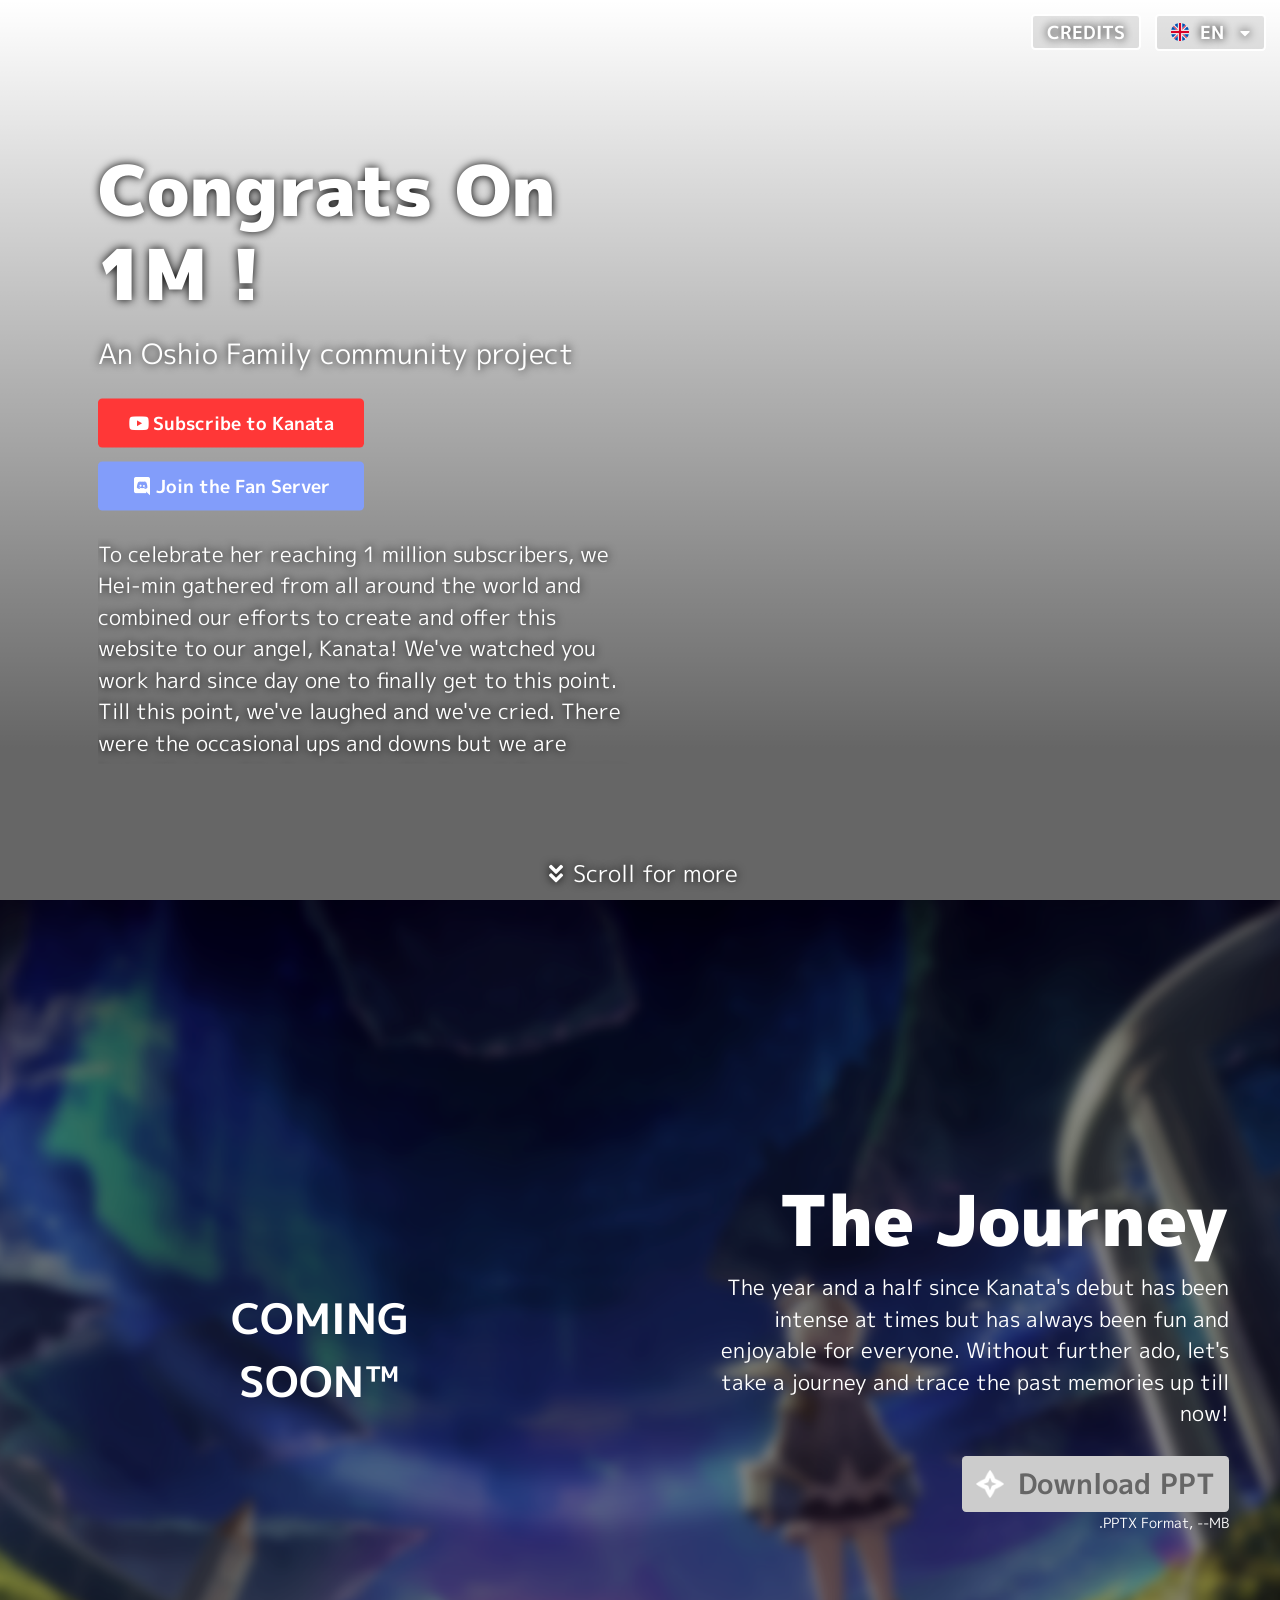
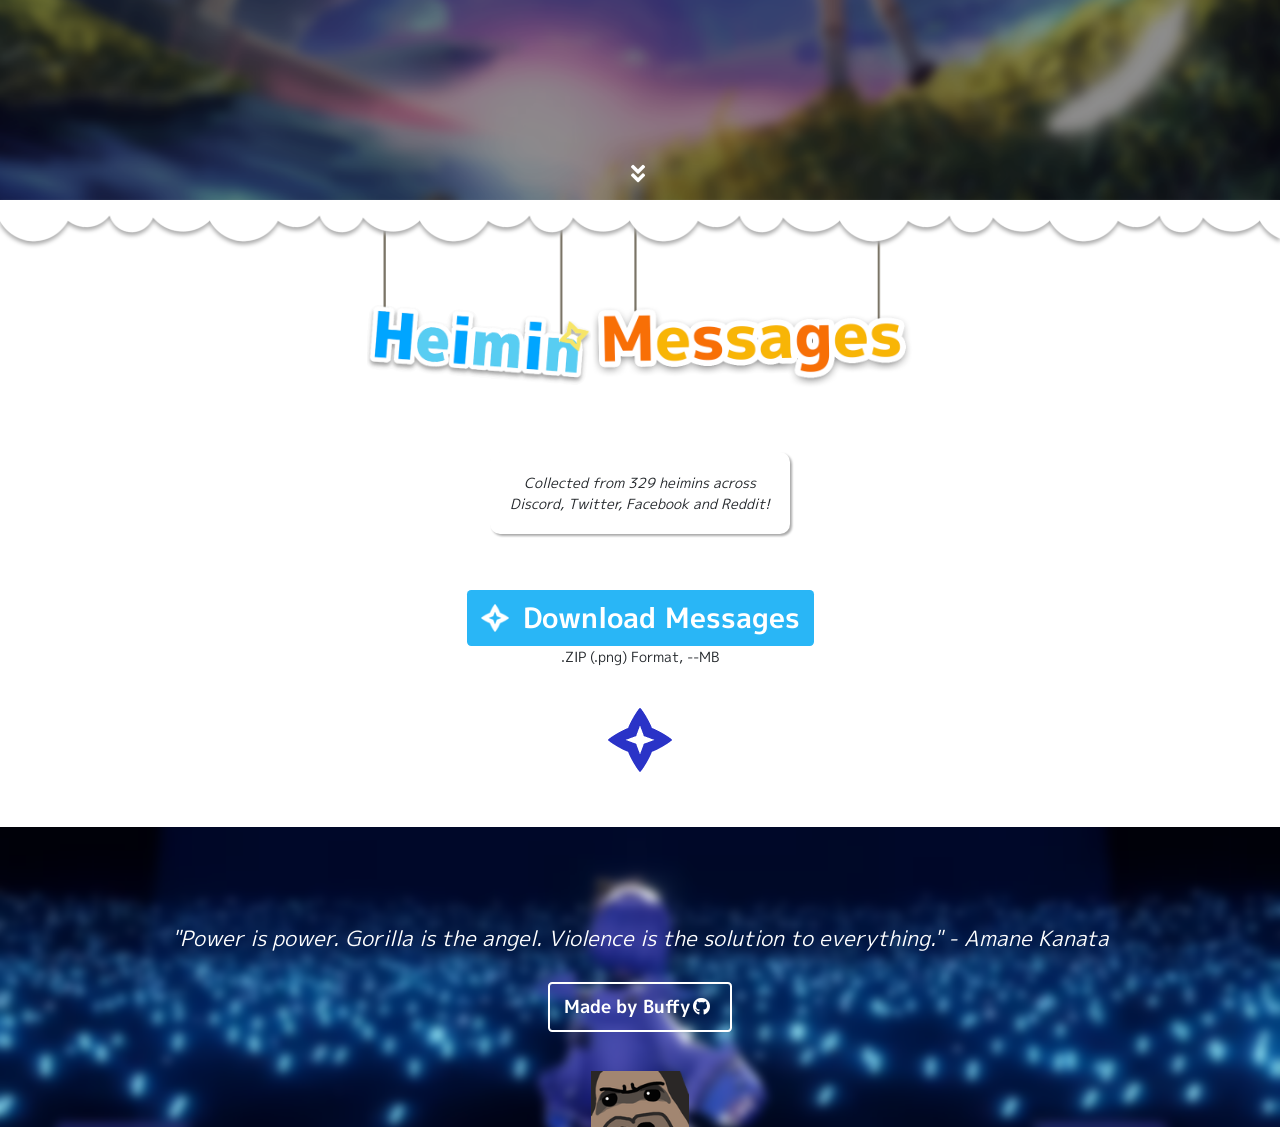
==== index.html @ 5190ada9 "Update" ====
<!doctype html><html lang="en"><head><meta charset="utf-8"><link rel="icon" href="/blue_shuriken.png"><link rel="apple-touch-icon" href="/blue_shuriken.png"><link rel="preconnect" href="https://fonts.googleapis.com"><link rel="preconnect" href="https://fonts.gstatic.com" crossorigin><link href="https://fonts.googleapis.com/css2?family=M+PLUS+1p:wght@400;900&display=swap" rel="stylesheet"><meta name="viewport" content="width=device-width,initial-scale=1"><meta name="theme-color" content="#000000"><title>Amane Kanata 1 Million Subscribers Project</title><meta name="description" content="Oshio Family Discord's Amane Kanata 1 million subscribers Project"><meta property="image" content="/kanapat.png"><meta property="image:width" content="128"><meta property="image:height" content="128"><meta property="og:image" content="https://1m.pptenshi.com/hikawa_kanata_og.png"><meta property="og:image:width" content="1200"><meta property="og:image:height" content="630"><meta property="og:site_name" content="PPTenshi"><meta property="og:type" content="website"><meta property="og:title" content="Amane Kanata 1 Million Subscribers Project"><meta property="og:url" content="https://1m.pptenshi.com"><meta property="og:description" content="Oshio Family Discord's Amane Kanata 1 Million Subscribers Project"><meta property="og:locale" content="en_US"><meta property="og:locale:alternate" content="ja_JP"><meta property="twitter:card" content="summary_large_image"><link rel="alternate" hreflang="x-default" href="https://1m.pptenshi.com"><link rel="alternate" hreflang="en" href="https://1m.pptenshi.com/en"><link rel="alternate" hreflang="ja" href="https://1m.pptenshi.com/jp"><link rel="manifest" href="/manifest.json"><script async src="https://www.googletagmanager.com/gtag/js?id=G-7R22MHMTM7"></script><script>function gtag(){dataLayer.push(arguments)}window.dataLayer=window.dataLayer||[],gtag("js",new Date),gtag("config","G-7R22MHMTM7")</script><link href="/static/css/2.6fa3c344.chunk.css" rel="stylesheet"><link href="/static/css/main.0df4db93.chunk.css" rel="stylesheet"></head><body><noscript>You need to enable JavaScript to use this site. このWebサイトを利用するためにはJavaScriptを有効にする必要があります。</noscript><div id="root"></div><script>!function(e){function t(t){for(var n,u,i=t[0],c=t[1],l=t[2],s=0,p=[];s<i.length;s++)u=i[s],Object.prototype.hasOwnProperty.call(o,u)&&o[u]&&p.push(o[u][0]),o[u]=0;for(n in c)Object.prototype.hasOwnProperty.call(c,n)&&(e[n]=c[n]);for(f&&f(t);p.length;)p.shift()();return a.push.apply(a,l||[]),r()}function r(){for(var e,t=0;t<a.length;t++){for(var r=a[t],n=!0,i=1;i<r.length;i++){var c=r[i];0!==o[c]&&(n=!1)}n&&(a.splice(t--,1),e=u(u.s=r[0]))}return e}var n={},o={1:0},a=[];function u(t){if(n[t])return n[t].exports;var r=n[t]={i:t,l:!1,exports:{}};return e[t].call(r.exports,r,r.exports,u),r.l=!0,r.exports}u.e=function(e){var t=[],r=o[e];if(0!==r)if(r)t.push(r[2]);else{var n=new Promise((function(t,n){r=o[e]=[t,n]}));t.push(r[2]=n);var a,i=document.createElement("script");i.charset="utf-8",i.timeout=120,u.nc&&i.setAttribute("nonce",u.nc),i.src=function(e){return u.p+"static/js/"+({}[e]||e)+"."+{3:"4e2adf03"}[e]+".chunk.js"}(e);var c=new Error;a=function(t){i.onerror=i.onload=null,clearTimeout(l);var r=o[e];if(0!==r){if(r){var n=t&&("load"===t.type?"missing":t.type),a=t&&t.target&&t.target.src;c.message="Loading chunk "+e+" failed.\n("+n+": "+a+")",c.name="ChunkLoadError",c.type=n,c.request=a,r[1](c)}o[e]=void 0}};var l=setTimeout((function(){a({type:"timeout",target:i})}),12e4);i.onerror=i.onload=a,document.head.appendChild(i)}return Promise.all(t)},u.m=e,u.c=n,u.d=function(e,t,r){u.o(e,t)||Object.defineProperty(e,t,{enumerable:!0,get:r})},u.r=function(e){"undefined"!=typeof Symbol&&Symbol.toStringTag&&Object.defineProperty(e,Symbol.toStringTag,{value:"Module"}),Object.defineProperty(e,"__esModule",{value:!0})},u.t=function(e,t){if(1&t&&(e=u(e)),8&t)return e;if(4&t&&"object"==typeof e&&e&&e.__esModule)return e;var r=Object.create(null);if(u.r(r),Object.defineProperty(r,"default",{enumerable:!0,value:e}),2&t&&"string"!=typeof e)for(var n in e)u.d(r,n,function(t){return e[t]}.bind(null,n));return r},u.n=function(e){var t=e&&e.__esModule?function(){return e.default}:function(){return e};return u.d(t,"a",t),t},u.o=function(e,t){return Object.prototype.hasOwnProperty.call(e,t)},u.p="/",u.oe=function(e){throw console.error(e),e};var i=this["webpackJsonpkanatan-1m"]=this["webpackJsonpkanatan-1m"]||[],c=i.push.bind(i);i.push=t,i=i.slice();for(var l=0;l<i.length;l++)t(i[l]);var f=c;r()}([])</script><script src="/static/js/2.00bd9dc6.chunk.js"></script><script src="/static/js/main.95660234.chunk.js"></script></body></html>
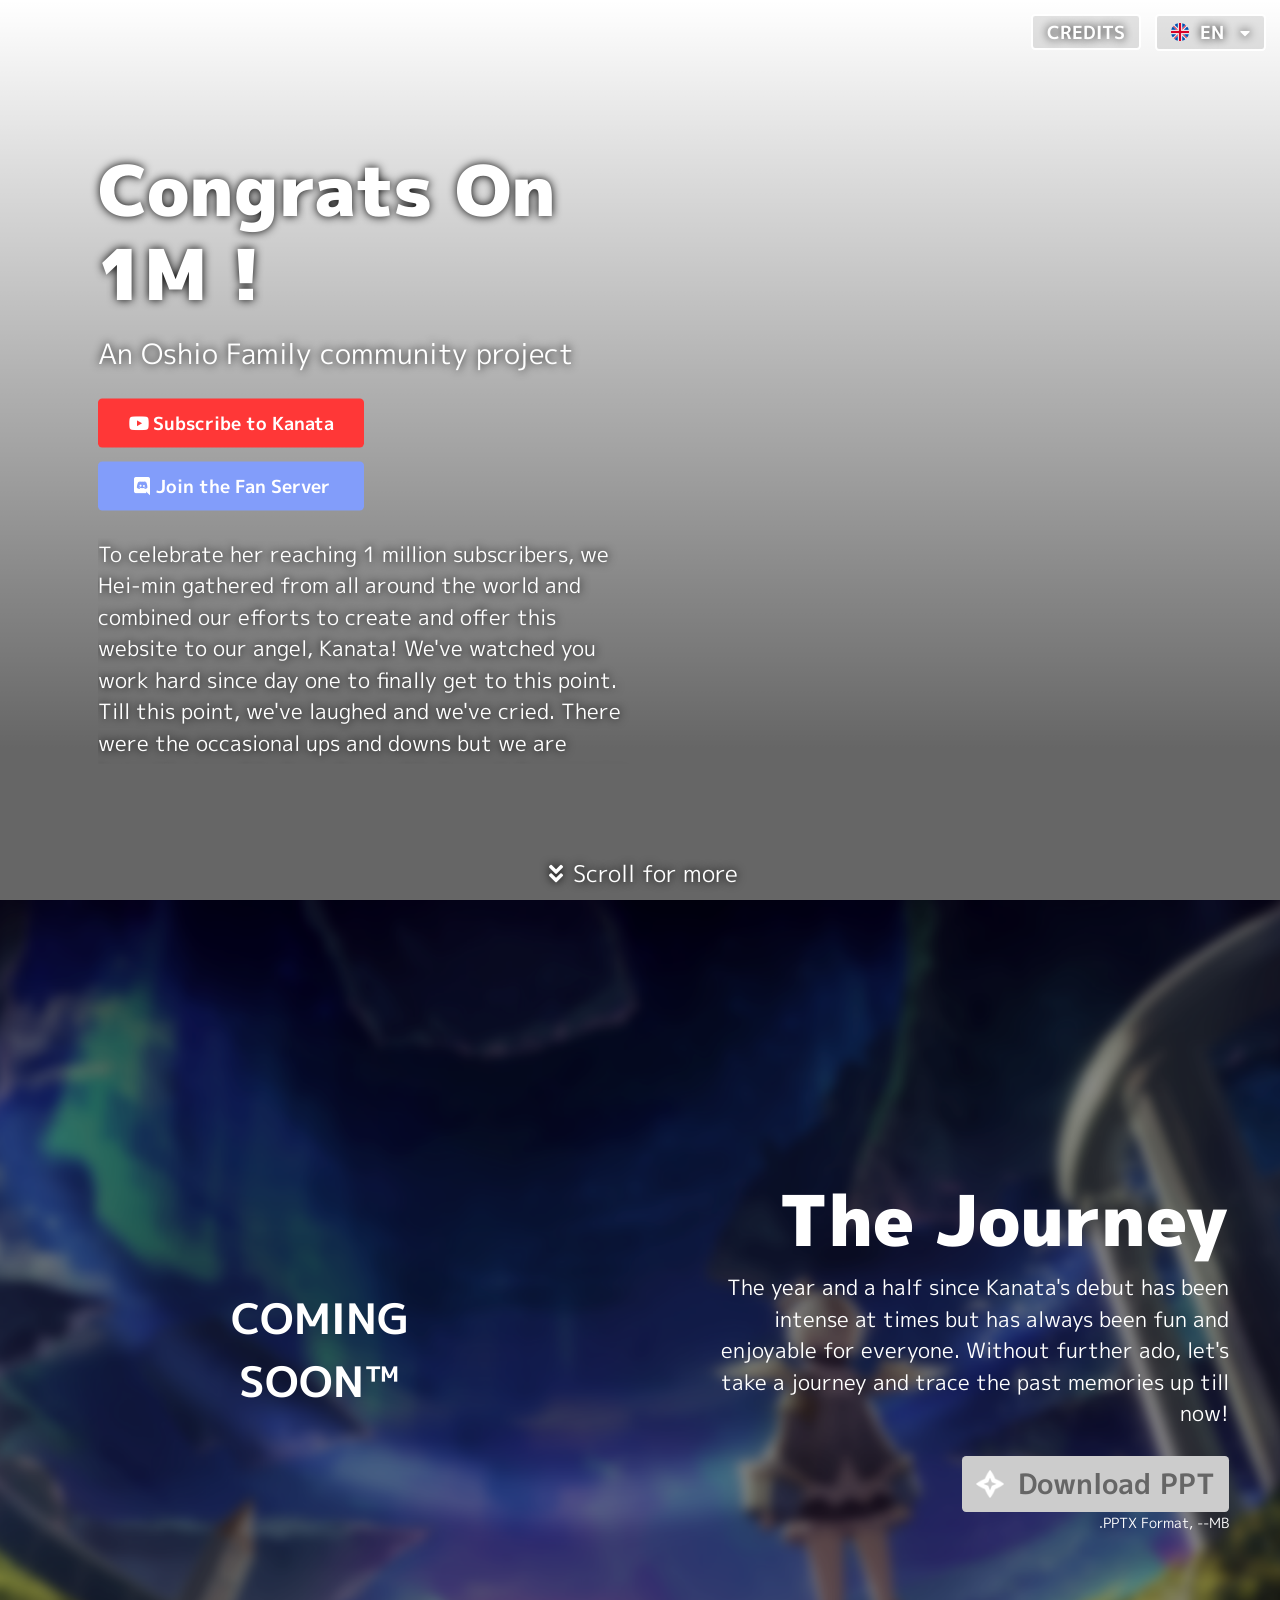
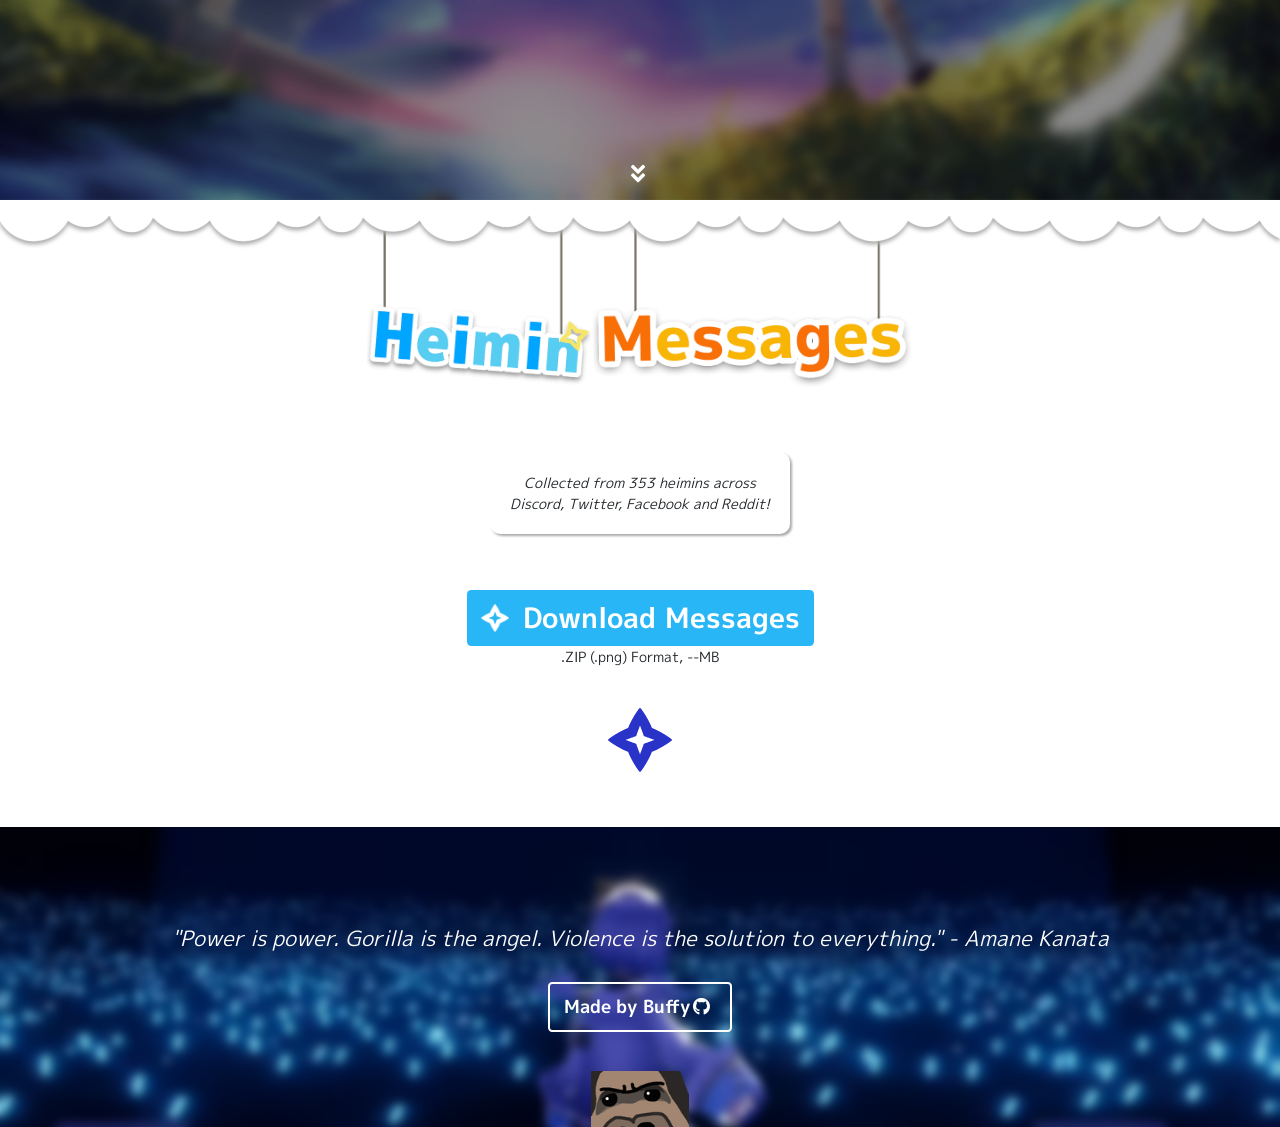
==== commit 3d39aaf9: "Update" ====
--- a/index.html
+++ b/index.html
@@ -1 +1 @@
-<!doctype html><html lang="en"><head><meta charset="utf-8"><link rel="icon" href="/blue_shuriken.png"><link rel="apple-touch-icon" href="/blue_shuriken.png"><link rel="preconnect" href="https://fonts.googleapis.com"><link rel="preconnect" href="https://fonts.gstatic.com" crossorigin><link href="https://fonts.googleapis.com/css2?family=M+PLUS+1p:wght@400;900&display=swap" rel="stylesheet"><meta name="viewport" content="width=device-width,initial-scale=1"><meta name="theme-color" content="#000000"><title>Amane Kanata 1 Million Subscribers Project</title><meta name="description" content="Oshio Family Discord's Amane Kanata 1 million subscribers Project"><meta property="image" content="/kanapat.png"><meta property="image:width" content="128"><meta property="image:height" content="128"><meta property="og:image" content="https://1m.pptenshi.com/hikawa_kanata_og.png"><meta property="og:image:width" content="1200"><meta property="og:image:height" content="630"><meta property="og:site_name" content="PPTenshi"><meta property="og:type" content="website"><meta property="og:title" content="Amane Kanata 1 Million Subscribers Project"><meta property="og:url" content="https://1m.pptenshi.com"><meta property="og:description" content="Oshio Family Discord's Amane Kanata 1 Million Subscribers Project"><meta property="og:locale" content="en_US"><meta property="og:locale:alternate" content="ja_JP"><meta property="twitter:card" content="summary_large_image"><link rel="alternate" hreflang="x-default" href="https://1m.pptenshi.com"><link rel="alternate" hreflang="en" href="https://1m.pptenshi.com/en"><link rel="alternate" hreflang="ja" href="https://1m.pptenshi.com/jp"><link rel="manifest" href="/manifest.json"><script async src="https://www.googletagmanager.com/gtag/js?id=G-7R22MHMTM7"></script><script>function gtag(){dataLayer.push(arguments)}window.dataLayer=window.dataLayer||[],gtag("js",new Date),gtag("config","G-7R22MHMTM7")</script><link href="/static/css/2.6fa3c344.chunk.css" rel="stylesheet"><link href="/static/css/main.0df4db93.chunk.css" rel="stylesheet"></head><body><noscript>You need to enable JavaScript to use this site. このWebサイトを利用するためにはJavaScriptを有効にする必要があります。</noscript><div id="root"></div><script>!function(e){function t(t){for(var n,u,i=t[0],c=t[1],l=t[2],s=0,p=[];s<i.length;s++)u=i[s],Object.prototype.hasOwnProperty.call(o,u)&&o[u]&&p.push(o[u][0]),o[u]=0;for(n in c)Object.prototype.hasOwnProperty.call(c,n)&&(e[n]=c[n]);for(f&&f(t);p.length;)p.shift()();return a.push.apply(a,l||[]),r()}function r(){for(var e,t=0;t<a.length;t++){for(var r=a[t],n=!0,i=1;i<r.length;i++){var c=r[i];0!==o[c]&&(n=!1)}n&&(a.splice(t--,1),e=u(u.s=r[0]))}return e}var n={},o={1:0},a=[];function u(t){if(n[t])return n[t].exports;var r=n[t]={i:t,l:!1,exports:{}};return e[t].call(r.exports,r,r.exports,u),r.l=!0,r.exports}u.e=function(e){var t=[],r=o[e];if(0!==r)if(r)t.push(r[2]);else{var n=new Promise((function(t,n){r=o[e]=[t,n]}));t.push(r[2]=n);var a,i=document.createElement("script");i.charset="utf-8",i.timeout=120,u.nc&&i.setAttribute("nonce",u.nc),i.src=function(e){return u.p+"static/js/"+({}[e]||e)+"."+{3:"4e2adf03"}[e]+".chunk.js"}(e);var c=new Error;a=function(t){i.onerror=i.onload=null,clearTimeout(l);var r=o[e];if(0!==r){if(r){var n=t&&("load"===t.type?"missing":t.type),a=t&&t.target&&t.target.src;c.message="Loading chunk "+e+" failed.\n("+n+": "+a+")",c.name="ChunkLoadError",c.type=n,c.request=a,r[1](c)}o[e]=void 0}};var l=setTimeout((function(){a({type:"timeout",target:i})}),12e4);i.onerror=i.onload=a,document.head.appendChild(i)}return Promise.all(t)},u.m=e,u.c=n,u.d=function(e,t,r){u.o(e,t)||Object.defineProperty(e,t,{enumerable:!0,get:r})},u.r=function(e){"undefined"!=typeof Symbol&&Symbol.toStringTag&&Object.defineProperty(e,Symbol.toStringTag,{value:"Module"}),Object.defineProperty(e,"__esModule",{value:!0})},u.t=function(e,t){if(1&t&&(e=u(e)),8&t)return e;if(4&t&&"object"==typeof e&&e&&e.__esModule)return e;var r=Object.create(null);if(u.r(r),Object.defineProperty(r,"default",{enumerable:!0,value:e}),2&t&&"string"!=typeof e)for(var n in e)u.d(r,n,function(t){return e[t]}.bind(null,n));return r},u.n=function(e){var t=e&&e.__esModule?function(){return e.default}:function(){return e};return u.d(t,"a",t),t},u.o=function(e,t){return Object.prototype.hasOwnProperty.call(e,t)},u.p="/",u.oe=function(e){throw console.error(e),e};var i=this["webpackJsonpkanatan-1m"]=this["webpackJsonpkanatan-1m"]||[],c=i.push.bind(i);i.push=t,i=i.slice();for(var l=0;l<i.length;l++)t(i[l]);var f=c;r()}([])</script><script src="/static/js/2.00bd9dc6.chunk.js"></script><script src="/static/js/main.95660234.chunk.js"></script></body></html>+<!doctype html><html lang="en"><head><meta charset="utf-8"><link rel="icon" href="/blue_shuriken.png"><link rel="apple-touch-icon" href="/blue_shuriken.png"><link rel="preconnect" href="https://fonts.googleapis.com"><link rel="preconnect" href="https://fonts.gstatic.com" crossorigin><link href="https://fonts.googleapis.com/css2?family=M+PLUS+1p:wght@400;900&display=swap" rel="stylesheet"><meta name="viewport" content="width=device-width,initial-scale=1"><meta name="theme-color" content="#000000"><title>Amane Kanata 1 Million Subscribers Project</title><meta name="description" content="Oshio Family Discord's Amane Kanata 1 million subscribers Project"><meta property="image" content="/kanapat.png"><meta property="image:width" content="128"><meta property="image:height" content="128"><meta property="og:image" content="https://1m.pptenshi.com/hikawa_kanata_og.png"><meta property="og:image:width" content="1200"><meta property="og:image:height" content="630"><meta property="og:site_name" content="PPTenshi"><meta property="og:type" content="website"><meta property="og:title" content="Amane Kanata 1 Million Subscribers Project"><meta property="og:url" content="https://1m.pptenshi.com"><meta property="og:description" content="Oshio Family Discord's Amane Kanata 1 Million Subscribers Project"><meta property="og:locale" content="en_US"><meta property="og:locale:alternate" content="ja_JP"><meta property="twitter:card" content="summary_large_image"><link rel="alternate" hreflang="x-default" href="https://1m.pptenshi.com"><link rel="alternate" hreflang="en" href="https://1m.pptenshi.com/en"><link rel="alternate" hreflang="ja" href="https://1m.pptenshi.com/jp"><link rel="manifest" href="/manifest.json"><script async src="https://www.googletagmanager.com/gtag/js?id=G-7R22MHMTM7"></script><script>function gtag(){dataLayer.push(arguments)}window.dataLayer=window.dataLayer||[],gtag("js",new Date),gtag("config","G-7R22MHMTM7")</script><link href="/static/css/2.6fa3c344.chunk.css" rel="stylesheet"><link href="/static/css/main.0df4db93.chunk.css" rel="stylesheet"></head><body><noscript>You need to enable JavaScript to use this site. このWebサイトを利用するためにはJavaScriptを有効にする必要があります。</noscript><div id="root"></div><script>!function(e){function t(t){for(var n,u,i=t[0],c=t[1],l=t[2],s=0,p=[];s<i.length;s++)u=i[s],Object.prototype.hasOwnProperty.call(o,u)&&o[u]&&p.push(o[u][0]),o[u]=0;for(n in c)Object.prototype.hasOwnProperty.call(c,n)&&(e[n]=c[n]);for(f&&f(t);p.length;)p.shift()();return a.push.apply(a,l||[]),r()}function r(){for(var e,t=0;t<a.length;t++){for(var r=a[t],n=!0,i=1;i<r.length;i++){var c=r[i];0!==o[c]&&(n=!1)}n&&(a.splice(t--,1),e=u(u.s=r[0]))}return e}var n={},o={1:0},a=[];function u(t){if(n[t])return n[t].exports;var r=n[t]={i:t,l:!1,exports:{}};return e[t].call(r.exports,r,r.exports,u),r.l=!0,r.exports}u.e=function(e){var t=[],r=o[e];if(0!==r)if(r)t.push(r[2]);else{var n=new Promise((function(t,n){r=o[e]=[t,n]}));t.push(r[2]=n);var a,i=document.createElement("script");i.charset="utf-8",i.timeout=120,u.nc&&i.setAttribute("nonce",u.nc),i.src=function(e){return u.p+"static/js/"+({}[e]||e)+"."+{3:"4e2adf03"}[e]+".chunk.js"}(e);var c=new Error;a=function(t){i.onerror=i.onload=null,clearTimeout(l);var r=o[e];if(0!==r){if(r){var n=t&&("load"===t.type?"missing":t.type),a=t&&t.target&&t.target.src;c.message="Loading chunk "+e+" failed.\n("+n+": "+a+")",c.name="ChunkLoadError",c.type=n,c.request=a,r[1](c)}o[e]=void 0}};var l=setTimeout((function(){a({type:"timeout",target:i})}),12e4);i.onerror=i.onload=a,document.head.appendChild(i)}return Promise.all(t)},u.m=e,u.c=n,u.d=function(e,t,r){u.o(e,t)||Object.defineProperty(e,t,{enumerable:!0,get:r})},u.r=function(e){"undefined"!=typeof Symbol&&Symbol.toStringTag&&Object.defineProperty(e,Symbol.toStringTag,{value:"Module"}),Object.defineProperty(e,"__esModule",{value:!0})},u.t=function(e,t){if(1&t&&(e=u(e)),8&t)return e;if(4&t&&"object"==typeof e&&e&&e.__esModule)return e;var r=Object.create(null);if(u.r(r),Object.defineProperty(r,"default",{enumerable:!0,value:e}),2&t&&"string"!=typeof e)for(var n in e)u.d(r,n,function(t){return e[t]}.bind(null,n));return r},u.n=function(e){var t=e&&e.__esModule?function(){return e.default}:function(){return e};return u.d(t,"a",t),t},u.o=function(e,t){return Object.prototype.hasOwnProperty.call(e,t)},u.p="/",u.oe=function(e){throw console.error(e),e};var i=this["webpackJsonpkanatan-1m"]=this["webpackJsonpkanatan-1m"]||[],c=i.push.bind(i);i.push=t,i=i.slice();for(var l=0;l<i.length;l++)t(i[l]);var f=c;r()}([])</script><script src="/static/js/2.00bd9dc6.chunk.js"></script><script src="/static/js/main.b103e5ab.chunk.js"></script></body></html>
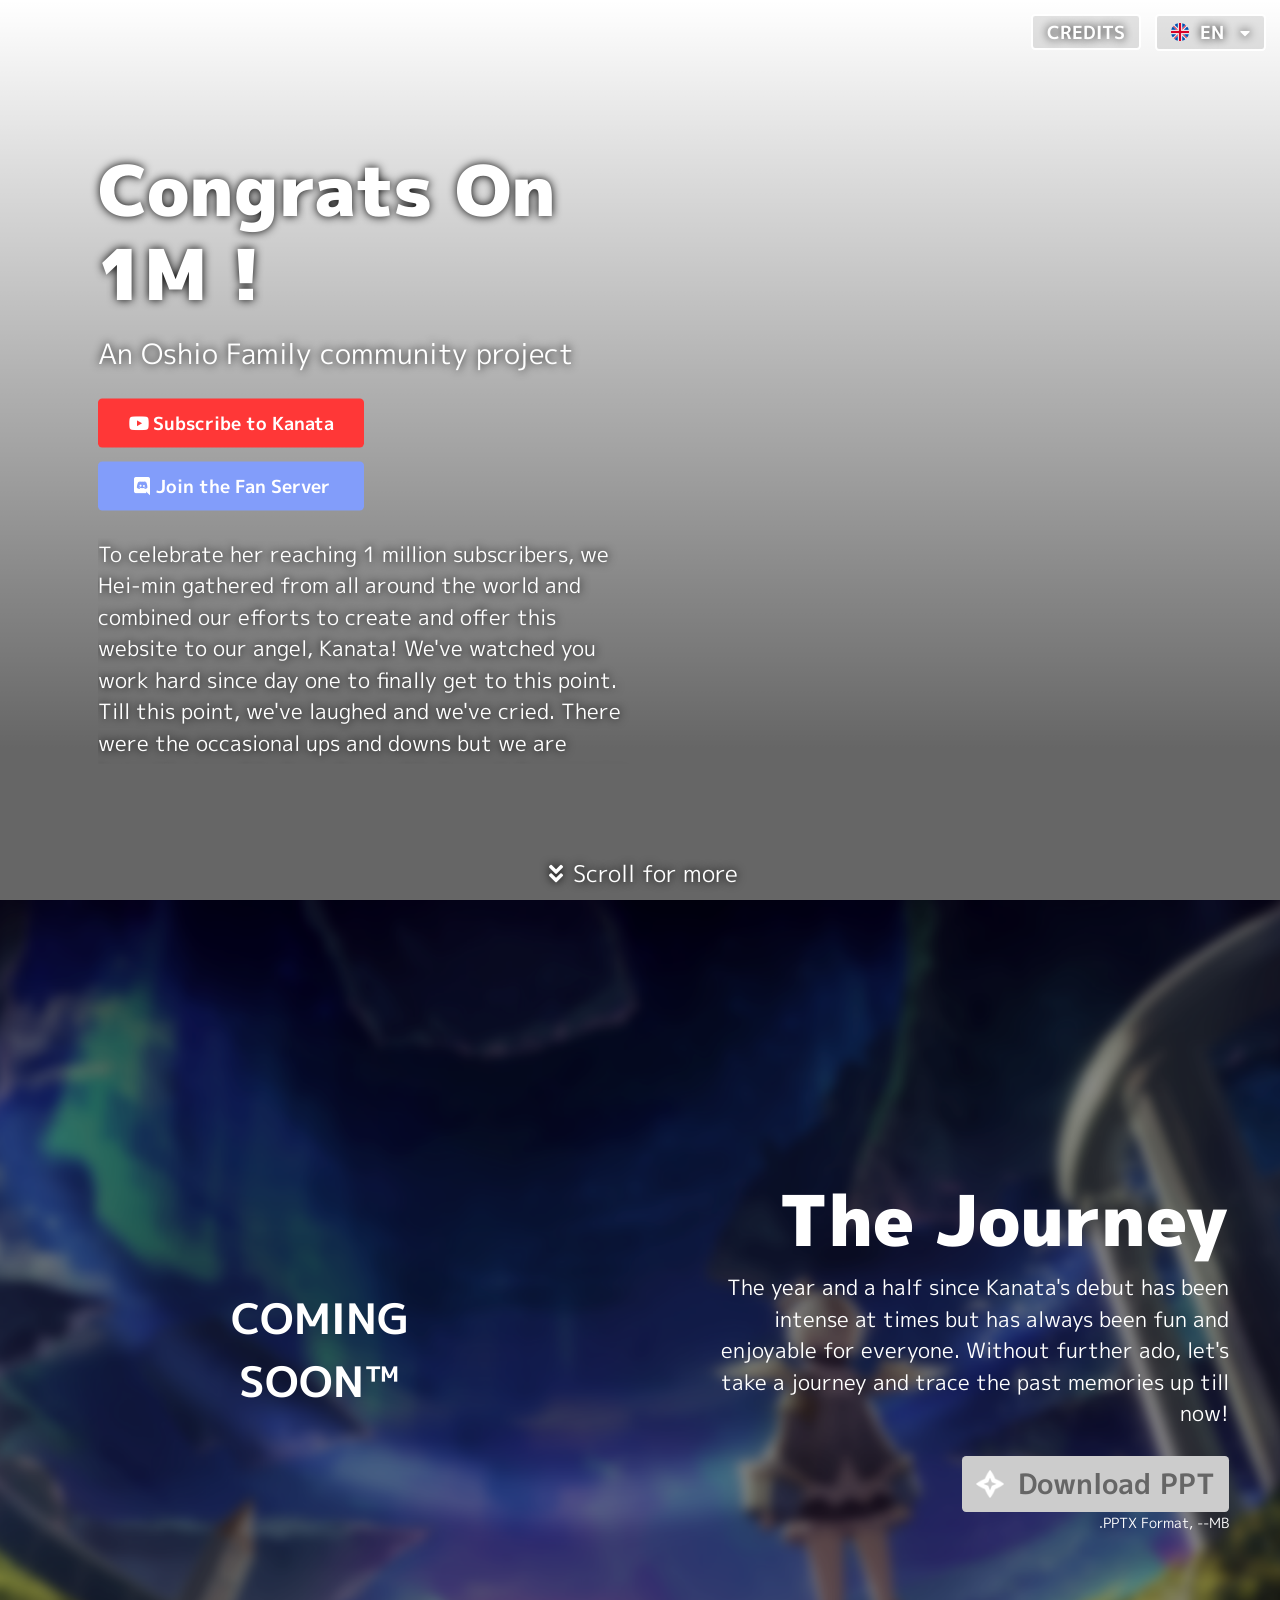
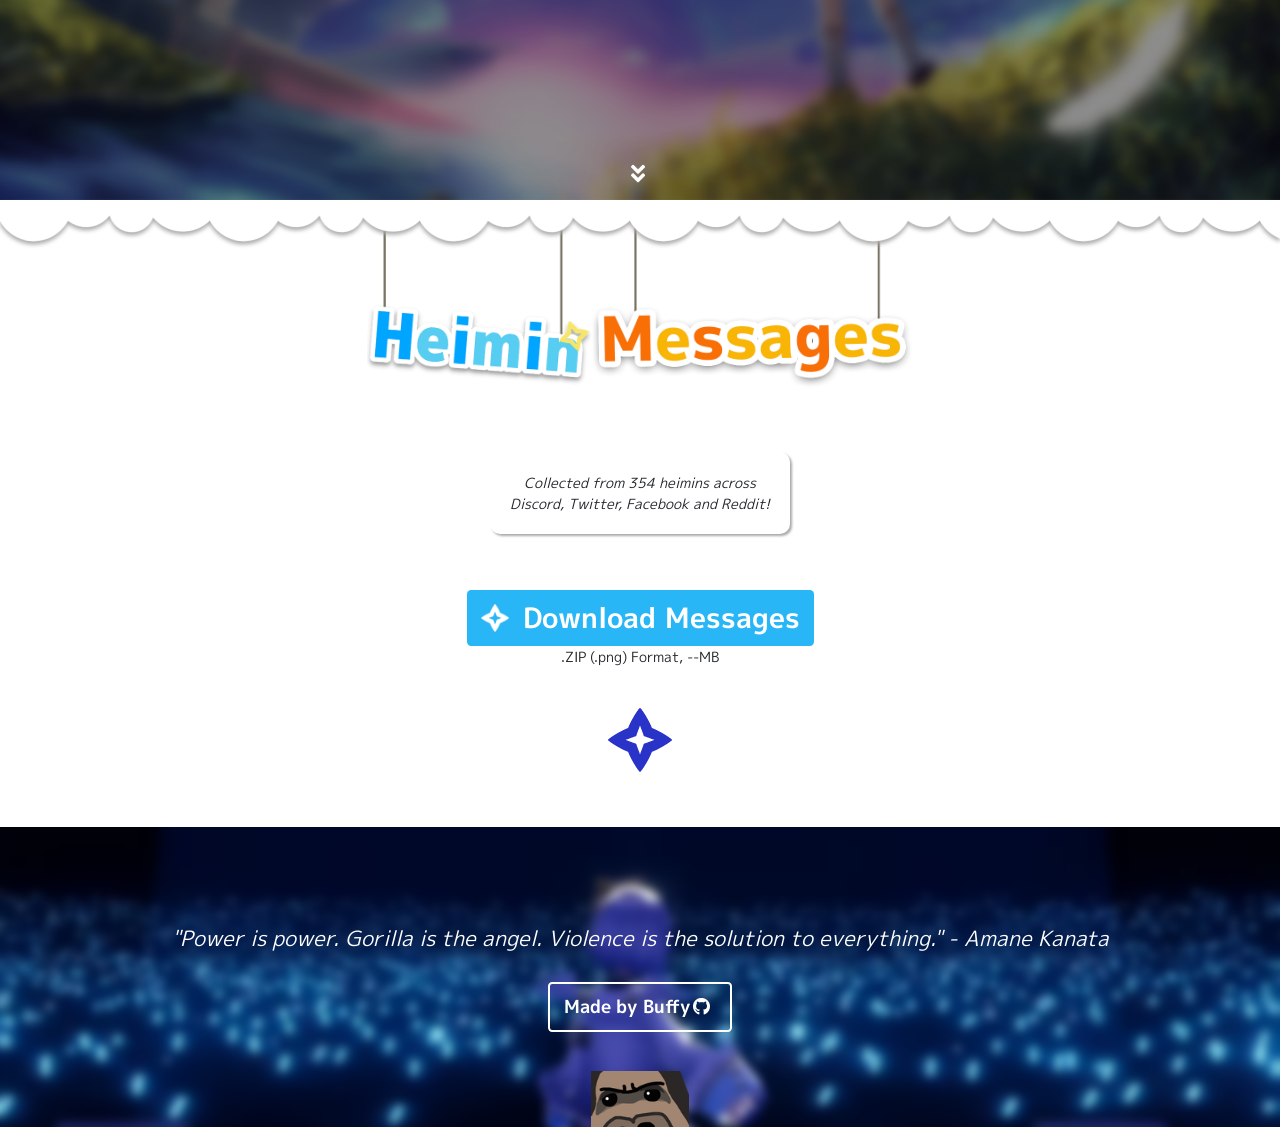
==== commit b1181297: "Update" ====
--- a/index.html
+++ b/index.html
@@ -1 +1 @@
-<!doctype html><html lang="en"><head><meta charset="utf-8"><link rel="icon" href="/blue_shuriken.png"><link rel="apple-touch-icon" href="/blue_shuriken.png"><link rel="preconnect" href="https://fonts.googleapis.com"><link rel="preconnect" href="https://fonts.gstatic.com" crossorigin><link href="https://fonts.googleapis.com/css2?family=M+PLUS+1p:wght@400;900&display=swap" rel="stylesheet"><meta name="viewport" content="width=device-width,initial-scale=1"><meta name="theme-color" content="#000000"><title>Amane Kanata 1 Million Subscribers Project</title><meta name="description" content="Oshio Family Discord's Amane Kanata 1 million subscribers Project"><meta property="image" content="/kanapat.png"><meta property="image:width" content="128"><meta property="image:height" content="128"><meta property="og:image" content="https://1m.pptenshi.com/hikawa_kanata_og.png"><meta property="og:image:width" content="1200"><meta property="og:image:height" content="630"><meta property="og:site_name" content="PPTenshi"><meta property="og:type" content="website"><meta property="og:title" content="Amane Kanata 1 Million Subscribers Project"><meta property="og:url" content="https://1m.pptenshi.com"><meta property="og:description" content="Oshio Family Discord's Amane Kanata 1 Million Subscribers Project"><meta property="og:locale" content="en_US"><meta property="og:locale:alternate" content="ja_JP"><meta property="twitter:card" content="summary_large_image"><link rel="alternate" hreflang="x-default" href="https://1m.pptenshi.com"><link rel="alternate" hreflang="en" href="https://1m.pptenshi.com/en"><link rel="alternate" hreflang="ja" href="https://1m.pptenshi.com/jp"><link rel="manifest" href="/manifest.json"><script async src="https://www.googletagmanager.com/gtag/js?id=G-7R22MHMTM7"></script><script>function gtag(){dataLayer.push(arguments)}window.dataLayer=window.dataLayer||[],gtag("js",new Date),gtag("config","G-7R22MHMTM7")</script><link href="/static/css/2.6fa3c344.chunk.css" rel="stylesheet"><link href="/static/css/main.0df4db93.chunk.css" rel="stylesheet"></head><body><noscript>You need to enable JavaScript to use this site. このWebサイトを利用するためにはJavaScriptを有効にする必要があります。</noscript><div id="root"></div><script>!function(e){function t(t){for(var n,u,i=t[0],c=t[1],l=t[2],s=0,p=[];s<i.length;s++)u=i[s],Object.prototype.hasOwnProperty.call(o,u)&&o[u]&&p.push(o[u][0]),o[u]=0;for(n in c)Object.prototype.hasOwnProperty.call(c,n)&&(e[n]=c[n]);for(f&&f(t);p.length;)p.shift()();return a.push.apply(a,l||[]),r()}function r(){for(var e,t=0;t<a.length;t++){for(var r=a[t],n=!0,i=1;i<r.length;i++){var c=r[i];0!==o[c]&&(n=!1)}n&&(a.splice(t--,1),e=u(u.s=r[0]))}return e}var n={},o={1:0},a=[];function u(t){if(n[t])return n[t].exports;var r=n[t]={i:t,l:!1,exports:{}};return e[t].call(r.exports,r,r.exports,u),r.l=!0,r.exports}u.e=function(e){var t=[],r=o[e];if(0!==r)if(r)t.push(r[2]);else{var n=new Promise((function(t,n){r=o[e]=[t,n]}));t.push(r[2]=n);var a,i=document.createElement("script");i.charset="utf-8",i.timeout=120,u.nc&&i.setAttribute("nonce",u.nc),i.src=function(e){return u.p+"static/js/"+({}[e]||e)+"."+{3:"4e2adf03"}[e]+".chunk.js"}(e);var c=new Error;a=function(t){i.onerror=i.onload=null,clearTimeout(l);var r=o[e];if(0!==r){if(r){var n=t&&("load"===t.type?"missing":t.type),a=t&&t.target&&t.target.src;c.message="Loading chunk "+e+" failed.\n("+n+": "+a+")",c.name="ChunkLoadError",c.type=n,c.request=a,r[1](c)}o[e]=void 0}};var l=setTimeout((function(){a({type:"timeout",target:i})}),12e4);i.onerror=i.onload=a,document.head.appendChild(i)}return Promise.all(t)},u.m=e,u.c=n,u.d=function(e,t,r){u.o(e,t)||Object.defineProperty(e,t,{enumerable:!0,get:r})},u.r=function(e){"undefined"!=typeof Symbol&&Symbol.toStringTag&&Object.defineProperty(e,Symbol.toStringTag,{value:"Module"}),Object.defineProperty(e,"__esModule",{value:!0})},u.t=function(e,t){if(1&t&&(e=u(e)),8&t)return e;if(4&t&&"object"==typeof e&&e&&e.__esModule)return e;var r=Object.create(null);if(u.r(r),Object.defineProperty(r,"default",{enumerable:!0,value:e}),2&t&&"string"!=typeof e)for(var n in e)u.d(r,n,function(t){return e[t]}.bind(null,n));return r},u.n=function(e){var t=e&&e.__esModule?function(){return e.default}:function(){return e};return u.d(t,"a",t),t},u.o=function(e,t){return Object.prototype.hasOwnProperty.call(e,t)},u.p="/",u.oe=function(e){throw console.error(e),e};var i=this["webpackJsonpkanatan-1m"]=this["webpackJsonpkanatan-1m"]||[],c=i.push.bind(i);i.push=t,i=i.slice();for(var l=0;l<i.length;l++)t(i[l]);var f=c;r()}([])</script><script src="/static/js/2.00bd9dc6.chunk.js"></script><script src="/static/js/main.b103e5ab.chunk.js"></script></body></html>+<!doctype html><html lang="en"><head><meta charset="utf-8"><link rel="icon" href="/blue_shuriken.png"><link rel="apple-touch-icon" href="/blue_shuriken.png"><link rel="preconnect" href="https://fonts.googleapis.com"><link rel="preconnect" href="https://fonts.gstatic.com" crossorigin><link href="https://fonts.googleapis.com/css2?family=M+PLUS+1p:wght@400;900&display=swap" rel="stylesheet"><meta name="viewport" content="width=device-width,initial-scale=1"><meta name="theme-color" content="#000000"><title>Amane Kanata 1 Million Subscribers Project</title><meta name="description" content="Oshio Family Discord's Amane Kanata 1 million subscribers Project"><meta property="image" content="/kanapat.png"><meta property="image:width" content="128"><meta property="image:height" content="128"><meta property="og:image" content="https://1m.pptenshi.com/hikawa_kanata_og.png"><meta property="og:image:width" content="1200"><meta property="og:image:height" content="630"><meta property="og:site_name" content="PPTenshi"><meta property="og:type" content="website"><meta property="og:title" content="Amane Kanata 1 Million Subscribers Project"><meta property="og:url" content="https://1m.pptenshi.com"><meta property="og:description" content="Oshio Family Discord's Amane Kanata 1 Million Subscribers Project"><meta property="og:locale" content="en_US"><meta property="og:locale:alternate" content="ja_JP"><meta property="twitter:card" content="summary_large_image"><link rel="alternate" hreflang="x-default" href="https://1m.pptenshi.com"><link rel="alternate" hreflang="en" href="https://1m.pptenshi.com/en"><link rel="alternate" hreflang="ja" href="https://1m.pptenshi.com/jp"><link rel="manifest" href="/manifest.json"><script async src="https://www.googletagmanager.com/gtag/js?id=G-7R22MHMTM7"></script><script>function gtag(){dataLayer.push(arguments)}window.dataLayer=window.dataLayer||[],gtag("js",new Date),gtag("config","G-7R22MHMTM7")</script><link href="/static/css/2.6fa3c344.chunk.css" rel="stylesheet"><link href="/static/css/main.0df4db93.chunk.css" rel="stylesheet"></head><body><noscript>You need to enable JavaScript to use this site. このWebサイトを利用するためにはJavaScriptを有効にする必要があります。</noscript><div id="root"></div><script>!function(e){function t(t){for(var n,u,i=t[0],c=t[1],l=t[2],s=0,p=[];s<i.length;s++)u=i[s],Object.prototype.hasOwnProperty.call(o,u)&&o[u]&&p.push(o[u][0]),o[u]=0;for(n in c)Object.prototype.hasOwnProperty.call(c,n)&&(e[n]=c[n]);for(f&&f(t);p.length;)p.shift()();return a.push.apply(a,l||[]),r()}function r(){for(var e,t=0;t<a.length;t++){for(var r=a[t],n=!0,i=1;i<r.length;i++){var c=r[i];0!==o[c]&&(n=!1)}n&&(a.splice(t--,1),e=u(u.s=r[0]))}return e}var n={},o={1:0},a=[];function u(t){if(n[t])return n[t].exports;var r=n[t]={i:t,l:!1,exports:{}};return e[t].call(r.exports,r,r.exports,u),r.l=!0,r.exports}u.e=function(e){var t=[],r=o[e];if(0!==r)if(r)t.push(r[2]);else{var n=new Promise((function(t,n){r=o[e]=[t,n]}));t.push(r[2]=n);var a,i=document.createElement("script");i.charset="utf-8",i.timeout=120,u.nc&&i.setAttribute("nonce",u.nc),i.src=function(e){return u.p+"static/js/"+({}[e]||e)+"."+{3:"4e2adf03"}[e]+".chunk.js"}(e);var c=new Error;a=function(t){i.onerror=i.onload=null,clearTimeout(l);var r=o[e];if(0!==r){if(r){var n=t&&("load"===t.type?"missing":t.type),a=t&&t.target&&t.target.src;c.message="Loading chunk "+e+" failed.\n("+n+": "+a+")",c.name="ChunkLoadError",c.type=n,c.request=a,r[1](c)}o[e]=void 0}};var l=setTimeout((function(){a({type:"timeout",target:i})}),12e4);i.onerror=i.onload=a,document.head.appendChild(i)}return Promise.all(t)},u.m=e,u.c=n,u.d=function(e,t,r){u.o(e,t)||Object.defineProperty(e,t,{enumerable:!0,get:r})},u.r=function(e){"undefined"!=typeof Symbol&&Symbol.toStringTag&&Object.defineProperty(e,Symbol.toStringTag,{value:"Module"}),Object.defineProperty(e,"__esModule",{value:!0})},u.t=function(e,t){if(1&t&&(e=u(e)),8&t)return e;if(4&t&&"object"==typeof e&&e&&e.__esModule)return e;var r=Object.create(null);if(u.r(r),Object.defineProperty(r,"default",{enumerable:!0,value:e}),2&t&&"string"!=typeof e)for(var n in e)u.d(r,n,function(t){return e[t]}.bind(null,n));return r},u.n=function(e){var t=e&&e.__esModule?function(){return e.default}:function(){return e};return u.d(t,"a",t),t},u.o=function(e,t){return Object.prototype.hasOwnProperty.call(e,t)},u.p="/",u.oe=function(e){throw console.error(e),e};var i=this["webpackJsonpkanatan-1m"]=this["webpackJsonpkanatan-1m"]||[],c=i.push.bind(i);i.push=t,i=i.slice();for(var l=0;l<i.length;l++)t(i[l]);var f=c;r()}([])</script><script src="/static/js/2.00bd9dc6.chunk.js"></script><script src="/static/js/main.5ada91a6.chunk.js"></script></body></html>
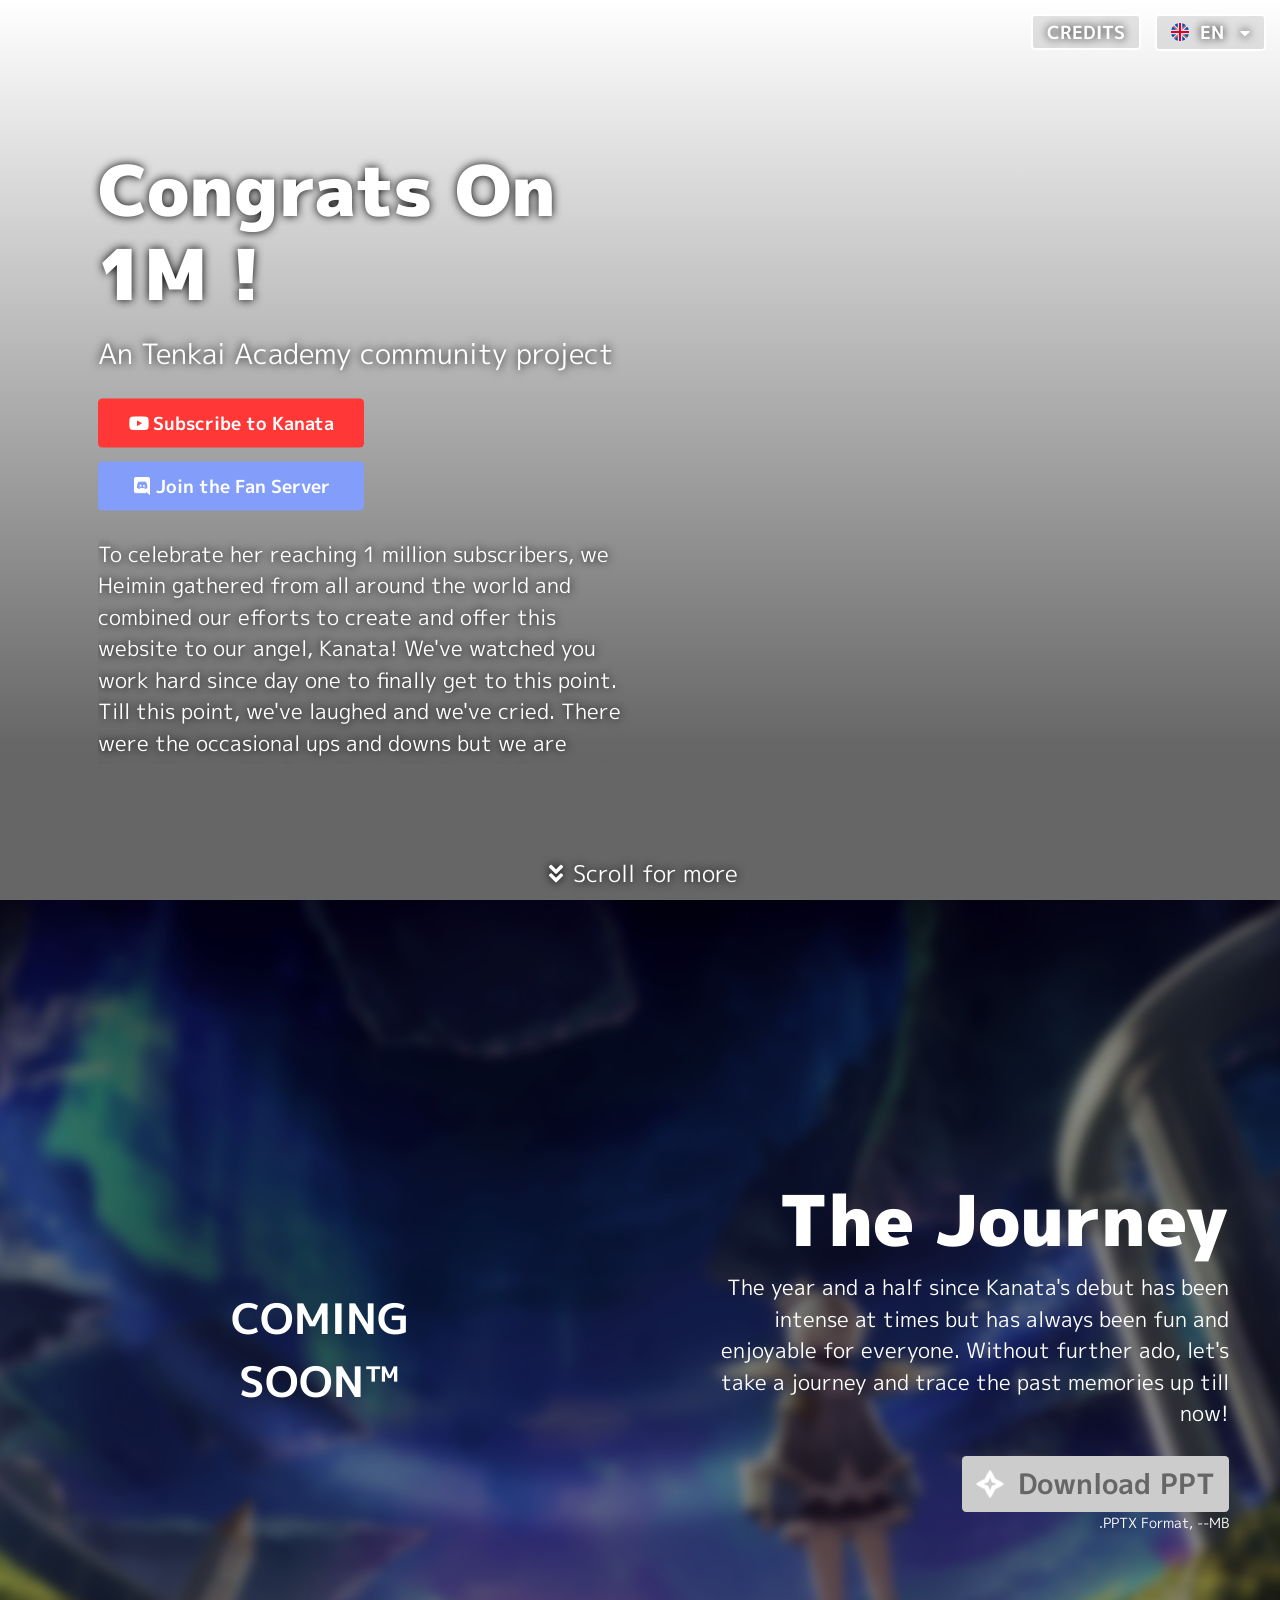
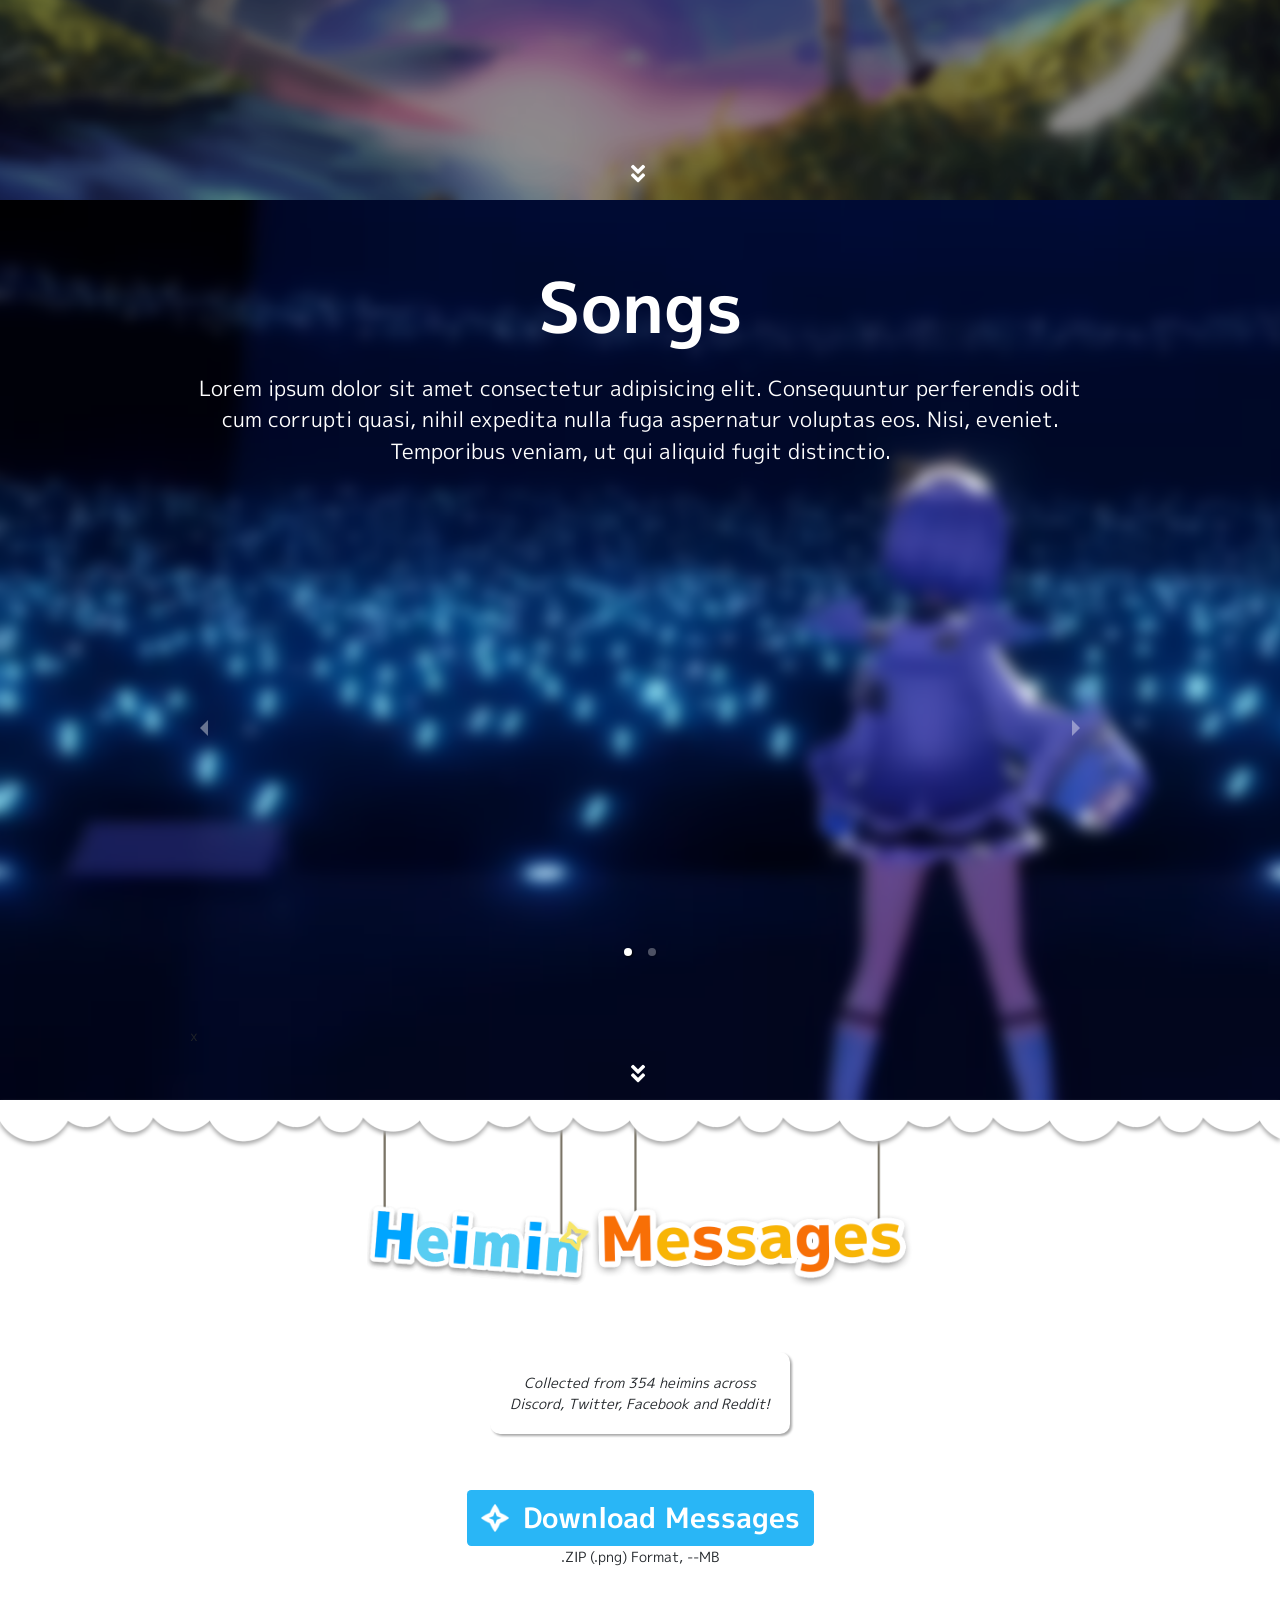
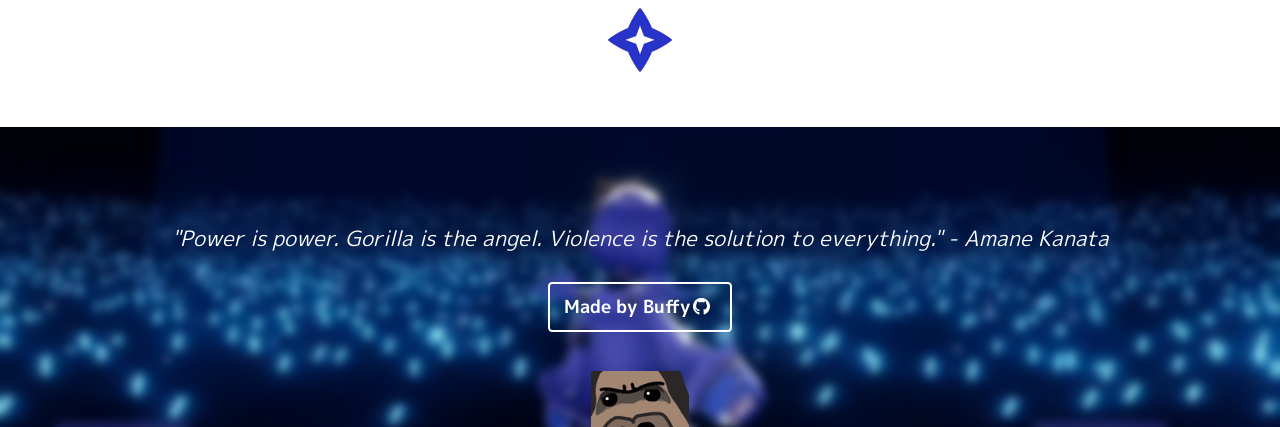
==== commit 2f6c60ed: "Update" ====
--- a/index.html
+++ b/index.html
@@ -1 +1 @@
-<!doctype html><html lang="en"><head><meta charset="utf-8"><link rel="icon" href="/blue_shuriken.png"><link rel="apple-touch-icon" href="/blue_shuriken.png"><link rel="preconnect" href="https://fonts.googleapis.com"><link rel="preconnect" href="https://fonts.gstatic.com" crossorigin><link href="https://fonts.googleapis.com/css2?family=M+PLUS+1p:wght@400;900&display=swap" rel="stylesheet"><meta name="viewport" content="width=device-width,initial-scale=1"><meta name="theme-color" content="#000000"><title>Amane Kanata 1 Million Subscribers Project</title><meta name="description" content="Oshio Family Discord's Amane Kanata 1 million subscribers Project"><meta property="image" content="/kanapat.png"><meta property="image:width" content="128"><meta property="image:height" content="128"><meta property="og:image" content="https://1m.pptenshi.com/hikawa_kanata_og.png"><meta property="og:image:width" content="1200"><meta property="og:image:height" content="630"><meta property="og:site_name" content="PPTenshi"><meta property="og:type" content="website"><meta property="og:title" content="Amane Kanata 1 Million Subscribers Project"><meta property="og:url" content="https://1m.pptenshi.com"><meta property="og:description" content="Oshio Family Discord's Amane Kanata 1 Million Subscribers Project"><meta property="og:locale" content="en_US"><meta property="og:locale:alternate" content="ja_JP"><meta property="twitter:card" content="summary_large_image"><link rel="alternate" hreflang="x-default" href="https://1m.pptenshi.com"><link rel="alternate" hreflang="en" href="https://1m.pptenshi.com/en"><link rel="alternate" hreflang="ja" href="https://1m.pptenshi.com/jp"><link rel="manifest" href="/manifest.json"><script async src="https://www.googletagmanager.com/gtag/js?id=G-7R22MHMTM7"></script><script>function gtag(){dataLayer.push(arguments)}window.dataLayer=window.dataLayer||[],gtag("js",new Date),gtag("config","G-7R22MHMTM7")</script><link href="/static/css/2.6fa3c344.chunk.css" rel="stylesheet"><link href="/static/css/main.0df4db93.chunk.css" rel="stylesheet"></head><body><noscript>You need to enable JavaScript to use this site. このWebサイトを利用するためにはJavaScriptを有効にする必要があります。</noscript><div id="root"></div><script>!function(e){function t(t){for(var n,u,i=t[0],c=t[1],l=t[2],s=0,p=[];s<i.length;s++)u=i[s],Object.prototype.hasOwnProperty.call(o,u)&&o[u]&&p.push(o[u][0]),o[u]=0;for(n in c)Object.prototype.hasOwnProperty.call(c,n)&&(e[n]=c[n]);for(f&&f(t);p.length;)p.shift()();return a.push.apply(a,l||[]),r()}function r(){for(var e,t=0;t<a.length;t++){for(var r=a[t],n=!0,i=1;i<r.length;i++){var c=r[i];0!==o[c]&&(n=!1)}n&&(a.splice(t--,1),e=u(u.s=r[0]))}return e}var n={},o={1:0},a=[];function u(t){if(n[t])return n[t].exports;var r=n[t]={i:t,l:!1,exports:{}};return e[t].call(r.exports,r,r.exports,u),r.l=!0,r.exports}u.e=function(e){var t=[],r=o[e];if(0!==r)if(r)t.push(r[2]);else{var n=new Promise((function(t,n){r=o[e]=[t,n]}));t.push(r[2]=n);var a,i=document.createElement("script");i.charset="utf-8",i.timeout=120,u.nc&&i.setAttribute("nonce",u.nc),i.src=function(e){return u.p+"static/js/"+({}[e]||e)+"."+{3:"4e2adf03"}[e]+".chunk.js"}(e);var c=new Error;a=function(t){i.onerror=i.onload=null,clearTimeout(l);var r=o[e];if(0!==r){if(r){var n=t&&("load"===t.type?"missing":t.type),a=t&&t.target&&t.target.src;c.message="Loading chunk "+e+" failed.\n("+n+": "+a+")",c.name="ChunkLoadError",c.type=n,c.request=a,r[1](c)}o[e]=void 0}};var l=setTimeout((function(){a({type:"timeout",target:i})}),12e4);i.onerror=i.onload=a,document.head.appendChild(i)}return Promise.all(t)},u.m=e,u.c=n,u.d=function(e,t,r){u.o(e,t)||Object.defineProperty(e,t,{enumerable:!0,get:r})},u.r=function(e){"undefined"!=typeof Symbol&&Symbol.toStringTag&&Object.defineProperty(e,Symbol.toStringTag,{value:"Module"}),Object.defineProperty(e,"__esModule",{value:!0})},u.t=function(e,t){if(1&t&&(e=u(e)),8&t)return e;if(4&t&&"object"==typeof e&&e&&e.__esModule)return e;var r=Object.create(null);if(u.r(r),Object.defineProperty(r,"default",{enumerable:!0,value:e}),2&t&&"string"!=typeof e)for(var n in e)u.d(r,n,function(t){return e[t]}.bind(null,n));return r},u.n=function(e){var t=e&&e.__esModule?function(){return e.default}:function(){return e};return u.d(t,"a",t),t},u.o=function(e,t){return Object.prototype.hasOwnProperty.call(e,t)},u.p="/",u.oe=function(e){throw console.error(e),e};var i=this["webpackJsonpkanatan-1m"]=this["webpackJsonpkanatan-1m"]||[],c=i.push.bind(i);i.push=t,i=i.slice();for(var l=0;l<i.length;l++)t(i[l]);var f=c;r()}([])</script><script src="/static/js/2.00bd9dc6.chunk.js"></script><script src="/static/js/main.5ada91a6.chunk.js"></script></body></html>+<!doctype html><html lang="en"><head><meta charset="utf-8"/><link rel="icon" href="/blue_shuriken.png"/><link rel="apple-touch-icon" href="/blue_shuriken.png"/><link rel="preconnect" href="https://fonts.googleapis.com"/><link rel="preconnect" href="https://fonts.gstatic.com" crossorigin/><link href="https://fonts.googleapis.com/css2?family=M+PLUS+1p:wght@400;900&display=swap" rel="stylesheet"/><meta name="viewport" content="width=device-width,initial-scale=1"/><meta name="theme-color" content="#000000"/><title>Amane Kanata 1 Million Subscribers Project</title><meta name="description" content="Tenkai Academy Discord's Amane Kanata 1 million subscribers Project"/><meta property="image" content="/kanapat.png"/><meta property="image:width" content="128"/><meta property="image:height" content="128"/><meta property="og:image" content="https://1m.pptenshi.com/hikawa_kanata_og.png"/><meta property="og:image:width" content="1200"/><meta property="og:image:height" content="630"/><meta property="og:site_name" content="PPTenshi"/><meta property="og:type" content="website"/><meta property="og:title" content="Amane Kanata 1 Million Subscribers Project"/><meta property="og:url" content="https://1m.pptenshi.com"/><meta property="og:description" content="Tenkai Academy Discord's Amane Kanata 1 Million Subscribers Project"/><meta property="og:locale" content="en_US"/><meta property="og:locale:alternate" content="ja_JP"/><meta property="twitter:card" content="summary_large_image"/><link rel="alternate" hreflang="x-default" href="https://1m.pptenshi.com"/><link rel="alternate" hreflang="en" href="https://1m.pptenshi.com/en"/><link rel="alternate" hreflang="ja" href="https://1m.pptenshi.com/jp"/><link rel="manifest" href="/manifest.json"/><script async src="https://www.googletagmanager.com/gtag/js?id=G-7R22MHMTM7"></script><script>function gtag(){dataLayer.push(arguments)}window.dataLayer=window.dataLayer||[],gtag("js",new Date),gtag("config","G-7R22MHMTM7")</script><link href="/static/css/2.34d91d4b.chunk.css" rel="stylesheet"><link href="/static/css/main.0df4db93.chunk.css" rel="stylesheet"></head><body><noscript>You need to enable JavaScript to use this site. このWebサイトを利用するためにはJavaScriptを有効にする必要があります。</noscript><div id="root"></div><script>!function(e){function t(t){for(var n,a,i=t[0],c=t[1],l=t[2],s=0,p=[];s<i.length;s++)a=i[s],Object.prototype.hasOwnProperty.call(o,a)&&o[a]&&p.push(o[a][0]),o[a]=0;for(n in c)Object.prototype.hasOwnProperty.call(c,n)&&(e[n]=c[n]);for(f&&f(t);p.length;)p.shift()();return u.push.apply(u,l||[]),r()}function r(){for(var e,t=0;t<u.length;t++){for(var r=u[t],n=!0,i=1;i<r.length;i++){var c=r[i];0!==o[c]&&(n=!1)}n&&(u.splice(t--,1),e=a(a.s=r[0]))}return e}var n={},o={1:0},u=[];function a(t){if(n[t])return n[t].exports;var r=n[t]={i:t,l:!1,exports:{}};return e[t].call(r.exports,r,r.exports,a),r.l=!0,r.exports}a.e=function(e){var t=[],r=o[e];if(0!==r)if(r)t.push(r[2]);else{var n=new Promise((function(t,n){r=o[e]=[t,n]}));t.push(r[2]=n);var u,i=document.createElement("script");i.charset="utf-8",i.timeout=120,a.nc&&i.setAttribute("nonce",a.nc),i.src=function(e){return a.p+"static/js/"+({}[e]||e)+"."+{3:"3bdccd0e"}[e]+".chunk.js"}(e);var c=new Error;u=function(t){i.onerror=i.onload=null,clearTimeout(l);var r=o[e];if(0!==r){if(r){var n=t&&("load"===t.type?"missing":t.type),u=t&&t.target&&t.target.src;c.message="Loading chunk "+e+" failed.\n("+n+": "+u+")",c.name="ChunkLoadError",c.type=n,c.request=u,r[1](c)}o[e]=void 0}};var l=setTimeout((function(){u({type:"timeout",target:i})}),12e4);i.onerror=i.onload=u,document.head.appendChild(i)}return Promise.all(t)},a.m=e,a.c=n,a.d=function(e,t,r){a.o(e,t)||Object.defineProperty(e,t,{enumerable:!0,get:r})},a.r=function(e){"undefined"!=typeof Symbol&&Symbol.toStringTag&&Object.defineProperty(e,Symbol.toStringTag,{value:"Module"}),Object.defineProperty(e,"__esModule",{value:!0})},a.t=function(e,t){if(1&t&&(e=a(e)),8&t)return e;if(4&t&&"object"==typeof e&&e&&e.__esModule)return e;var r=Object.create(null);if(a.r(r),Object.defineProperty(r,"default",{enumerable:!0,value:e}),2&t&&"string"!=typeof e)for(var n in e)a.d(r,n,function(t){return e[t]}.bind(null,n));return r},a.n=function(e){var t=e&&e.__esModule?function(){return e.default}:function(){return e};return a.d(t,"a",t),t},a.o=function(e,t){return Object.prototype.hasOwnProperty.call(e,t)},a.p="/",a.oe=function(e){throw console.error(e),e};var i=this["webpackJsonpkanatan-1m"]=this["webpackJsonpkanatan-1m"]||[],c=i.push.bind(i);i.push=t,i=i.slice();for(var l=0;l<i.length;l++)t(i[l]);var f=c;r()}([])</script><script src="/static/js/2.dc97afb3.chunk.js"></script><script src="/static/js/main.4c2b3d35.chunk.js"></script></body></html>
--- a/static/css/2.34d91d4b.chunk.css
+++ b/static/css/2.34d91d4b.chunk.css
@@ -0,0 +1,416 @@
+@import url(https://fonts.googleapis.com/css?family=M PLUS 1p:400,700,400italic,700italic&subset=latin);.carousel.carousel-slider .control-arrow,.carousel .control-arrow{transition:all .25s ease-in;opacity:.4;filter:alpha(opacity=40);position:absolute;z-index:2;top:20px;background:none;border:0;font-size:32px;cursor:pointer}.carousel .control-arrow:focus,.carousel .control-arrow:hover{opacity:1;filter:alpha(opacity=100)}.carousel.carousel-slider .control-arrow:before,.carousel .control-arrow:before{margin:0 5px;display:inline-block;border-top:8px solid transparent;border-bottom:8px solid transparent;content:""}.carousel .control-disabled.control-arrow{opacity:0;filter:alpha(opacity=0);cursor:inherit;display:none}.carousel .control-prev.control-arrow{left:0}.carousel .control-prev.control-arrow:before{border-right:8px solid #fff}.carousel .control-next.control-arrow{right:0}.carousel .control-next.control-arrow:before{border-left:8px solid #fff}.carousel-root{outline:none}.carousel{width:100%}.carousel *{box-sizing:border-box}.carousel img{width:100%;display:inline-block;pointer-events:none}.carousel .carousel{position:relative}.carousel .control-arrow{outline:0;border:0;background:none;top:50%;margin-top:-13px;font-size:18px}.carousel .thumbs-wrapper{margin:20px;overflow:hidden}.carousel .thumbs{transition:all .15s ease-in;-webkit-transform:translateZ(0);transform:translateZ(0);position:relative;list-style:none;white-space:nowrap}.carousel .thumb{transition:border .15s ease-in;display:inline-block;margin-right:6px;white-space:nowrap;overflow:hidden;border:3px solid #fff;padding:2px}.carousel .thumb:focus{border:3px solid #ccc;outline:none}.carousel .thumb.selected,.carousel .thumb:hover{border:3px solid #333}.carousel .thumb img{vertical-align:top}.carousel.carousel-slider{position:relative;margin:0;overflow:hidden}.carousel.carousel-slider .control-arrow{top:0;color:#fff;font-size:26px;bottom:0;margin-top:0;padding:5px}.carousel.carousel-slider .control-arrow:hover{background:rgba(0,0,0,.2)}.carousel .slider-wrapper{overflow:hidden;margin:auto;width:100%;transition:height .15s ease-in}.carousel .slider-wrapper.axis-horizontal .slider{-ms-box-orient:horizontal;display:-moz-flex;display:-webkit-flex;display:flex}.carousel .slider-wrapper.axis-horizontal .slider .slide{-webkit-flex-direction:column;flex-direction:column;-webkit-flex-flow:column;flex-flow:column}.carousel .slider-wrapper.axis-vertical{-ms-box-orient:horizontal;display:-moz-flex;display:-webkit-flex;display:flex}.carousel .slider-wrapper.axis-vertical .slider{-webkit-flex-direction:column;flex-direction:column}.carousel .slider{margin:0;padding:0;position:relative;list-style:none;width:100%}.carousel .slider.animated{transition:all .35s ease-in-out}.carousel .slide{min-width:100%;margin:0;position:relative;text-align:center}.carousel .slide img{width:100%;vertical-align:top;border:0}.carousel .slide iframe{display:inline-block;width:calc(100% - 80px);margin:0 40px 40px;border:0}.carousel .slide .legend{transition:all .5s ease-in-out;position:absolute;bottom:40px;left:50%;margin-left:-45%;width:90%;border-radius:10px;background:#000;color:#fff;padding:10px;font-size:12px;text-align:center;opacity:.25;transition:opacity .35s ease-in-out}.carousel .control-dots{position:absolute;bottom:0;margin:10px 0;padding:0;text-align:center;width:100%;z-index:1}@media (min-width:960px){.carousel .control-dots{bottom:0}}.carousel .control-dots .dot{transition:opacity .25s ease-in;opacity:.3;filter:alpha(opacity=30);box-shadow:1px 1px 2px rgba(0,0,0,.9);background:#fff;border-radius:50%;width:8px;height:8px;cursor:pointer;display:inline-block;margin:0 8px}.carousel .control-dots .dot.selected,.carousel .control-dots .dot:hover{opacity:1;filter:alpha(opacity=100)}.carousel .carousel-status{position:absolute;top:0;right:0;padding:5px;font-size:10px;text-shadow:1px 1px 1px rgba(0,0,0,.9);color:#fff}.carousel:hover .slide .legend{opacity:1}[data-aos][data-aos][data-aos-duration="50"],body[data-aos-duration="50"] [data-aos]{transition-duration:50ms}[data-aos][data-aos][data-aos-delay="50"],body[data-aos-delay="50"] [data-aos]{transition-delay:0s}[data-aos][data-aos][data-aos-delay="50"].aos-animate,body[data-aos-delay="50"] [data-aos].aos-animate{transition-delay:50ms}[data-aos][data-aos][data-aos-duration="100"],body[data-aos-duration="100"] [data-aos]{transition-duration:.1s}[data-aos][data-aos][data-aos-delay="100"],body[data-aos-delay="100"] [data-aos]{transition-delay:0s}[data-aos][data-aos][data-aos-delay="100"].aos-animate,body[data-aos-delay="100"] [data-aos].aos-animate{transition-delay:.1s}[data-aos][data-aos][data-aos-duration="150"],body[data-aos-duration="150"] [data-aos]{transition-duration:.15s}[data-aos][data-aos][data-aos-delay="150"],body[data-aos-delay="150"] [data-aos]{transition-delay:0s}[data-aos][data-aos][data-aos-delay="150"].aos-animate,body[data-aos-delay="150"] [data-aos].aos-animate{transition-delay:.15s}[data-aos][data-aos][data-aos-duration="200"],body[data-aos-duration="200"] [data-aos]{transition-duration:.2s}[data-aos][data-aos][data-aos-delay="200"],body[data-aos-delay="200"] [data-aos]{transition-delay:0s}[data-aos][data-aos][data-aos-delay="200"].aos-animate,body[data-aos-delay="200"] [data-aos].aos-animate{transition-delay:.2s}[data-aos][data-aos][data-aos-duration="250"],body[data-aos-duration="250"] [data-aos]{transition-duration:.25s}[data-aos][data-aos][data-aos-delay="250"],body[data-aos-delay="250"] [data-aos]{transition-delay:0s}[data-aos][data-aos][data-aos-delay="250"].aos-animate,body[data-aos-delay="250"] [data-aos].aos-animate{transition-delay:.25s}[data-aos][data-aos][data-aos-duration="300"],body[data-aos-duration="300"] [data-aos]{transition-duration:.3s}[data-aos][data-aos][data-aos-delay="300"],body[data-aos-delay="300"] [data-aos]{transition-delay:0s}[data-aos][data-aos][data-aos-delay="300"].aos-animate,body[data-aos-delay="300"] [data-aos].aos-animate{transition-delay:.3s}[data-aos][data-aos][data-aos-duration="350"],body[data-aos-duration="350"] [data-aos]{transition-duration:.35s}[data-aos][data-aos][data-aos-delay="350"],body[data-aos-delay="350"] [data-aos]{transition-delay:0s}[data-aos][data-aos][data-aos-delay="350"].aos-animate,body[data-aos-delay="350"] [data-aos].aos-animate{transition-delay:.35s}[data-aos][data-aos][data-aos-duration="400"],body[data-aos-duration="400"] [data-aos]{transition-duration:.4s}[data-aos][data-aos][data-aos-delay="400"],body[data-aos-delay="400"] [data-aos]{transition-delay:0s}[data-aos][data-aos][data-aos-delay="400"].aos-animate,body[data-aos-delay="400"] [data-aos].aos-animate{transition-delay:.4s}[data-aos][data-aos][data-aos-duration="450"],body[data-aos-duration="450"] [data-aos]{transition-duration:.45s}[data-aos][data-aos][data-aos-delay="450"],body[data-aos-delay="450"] [data-aos]{transition-delay:0s}[data-aos][data-aos][data-aos-delay="450"].aos-animate,body[data-aos-delay="450"] [data-aos].aos-animate{transition-delay:.45s}[data-aos][data-aos][data-aos-duration="500"],body[data-aos-duration="500"] [data-aos]{transition-duration:.5s}[data-aos][data-aos][data-aos-delay="500"],body[data-aos-delay="500"] [data-aos]{transition-delay:0s}[data-aos][data-aos][data-aos-delay="500"].aos-animate,body[data-aos-delay="500"] [data-aos].aos-animate{transition-delay:.5s}[data-aos][data-aos][data-aos-duration="550"],body[data-aos-duration="550"] [data-aos]{transition-duration:.55s}[data-aos][data-aos][data-aos-delay="550"],body[data-aos-delay="550"] [data-aos]{transition-delay:0s}[data-aos][data-aos][data-aos-delay="550"].aos-animate,body[data-aos-delay="550"] [data-aos].aos-animate{transition-delay:.55s}[data-aos][data-aos][data-aos-duration="600"],body[data-aos-duration="600"] [data-aos]{transition-duration:.6s}[data-aos][data-aos][data-aos-delay="600"],body[data-aos-delay="600"] [data-aos]{transition-delay:0s}[data-aos][data-aos][data-aos-delay="600"].aos-animate,body[data-aos-delay="600"] [data-aos].aos-animate{transition-delay:.6s}[data-aos][data-aos][data-aos-duration="650"],body[data-aos-duration="650"] [data-aos]{transition-duration:.65s}[data-aos][data-aos][data-aos-delay="650"],body[data-aos-delay="650"] [data-aos]{transition-delay:0s}[data-aos][data-aos][data-aos-delay="650"].aos-animate,body[data-aos-delay="650"] [data-aos].aos-animate{transition-delay:.65s}[data-aos][data-aos][data-aos-duration="700"],body[data-aos-duration="700"] [data-aos]{transition-duration:.7s}[data-aos][data-aos][data-aos-delay="700"],body[data-aos-delay="700"] [data-aos]{transition-delay:0s}[data-aos][data-aos][data-aos-delay="700"].aos-animate,body[data-aos-delay="700"] [data-aos].aos-animate{transition-delay:.7s}[data-aos][data-aos][data-aos-duration="750"],body[data-aos-duration="750"] [data-aos]{transition-duration:.75s}[data-aos][data-aos][data-aos-delay="750"],body[data-aos-delay="750"] [data-aos]{transition-delay:0s}[data-aos][data-aos][data-aos-delay="750"].aos-animate,body[data-aos-delay="750"] [data-aos].aos-animate{transition-delay:.75s}[data-aos][data-aos][data-aos-duration="800"],body[data-aos-duration="800"] [data-aos]{transition-duration:.8s}[data-aos][data-aos][data-aos-delay="800"],body[data-aos-delay="800"] [data-aos]{transition-delay:0s}[data-aos][data-aos][data-aos-delay="800"].aos-animate,body[data-aos-delay="800"] [data-aos].aos-animate{transition-delay:.8s}[data-aos][data-aos][data-aos-duration="850"],body[data-aos-duration="850"] [data-aos]{transition-duration:.85s}[data-aos][data-aos][data-aos-delay="850"],body[data-aos-delay="850"] [data-aos]{transition-delay:0s}[data-aos][data-aos][data-aos-delay="850"].aos-animate,body[data-aos-delay="850"] [data-aos].aos-animate{transition-delay:.85s}[data-aos][data-aos][data-aos-duration="900"],body[data-aos-duration="900"] [data-aos]{transition-duration:.9s}[data-aos][data-aos][data-aos-delay="900"],body[data-aos-delay="900"] [data-aos]{transition-delay:0s}[data-aos][data-aos][data-aos-delay="900"].aos-animate,body[data-aos-delay="900"] [data-aos].aos-animate{transition-delay:.9s}[data-aos][data-aos][data-aos-duration="950"],body[data-aos-duration="950"] [data-aos]{transition-duration:.95s}[data-aos][data-aos][data-aos-delay="950"],body[data-aos-delay="950"] [data-aos]{transition-delay:0s}[data-aos][data-aos][data-aos-delay="950"].aos-animate,body[data-aos-delay="950"] [data-aos].aos-animate{transition-delay:.95s}[data-aos][data-aos][data-aos-duration="1000"],body[data-aos-duration="1000"] [data-aos]{transition-duration:1s}[data-aos][data-aos][data-aos-delay="1000"],body[data-aos-delay="1000"] [data-aos]{transition-delay:0s}[data-aos][data-aos][data-aos-delay="1000"].aos-animate,body[data-aos-delay="1000"] [data-aos].aos-animate{transition-delay:1s}[data-aos][data-aos][data-aos-duration="1050"],body[data-aos-duration="1050"] [data-aos]{transition-duration:1.05s}[data-aos][data-aos][data-aos-delay="1050"],body[data-aos-delay="1050"] [data-aos]{transition-delay:0s}[data-aos][data-aos][data-aos-delay="1050"].aos-animate,body[data-aos-delay="1050"] [data-aos].aos-animate{transition-delay:1.05s}[data-aos][data-aos][data-aos-duration="1100"],body[data-aos-duration="1100"] [data-aos]{transition-duration:1.1s}[data-aos][data-aos][data-aos-delay="1100"],body[data-aos-delay="1100"] [data-aos]{transition-delay:0s}[data-aos][data-aos][data-aos-delay="1100"].aos-animate,body[data-aos-delay="1100"] [data-aos].aos-animate{transition-delay:1.1s}[data-aos][data-aos][data-aos-duration="1150"],body[data-aos-duration="1150"] [data-aos]{transition-duration:1.15s}[data-aos][data-aos][data-aos-delay="1150"],body[data-aos-delay="1150"] [data-aos]{transition-delay:0s}[data-aos][data-aos][data-aos-delay="1150"].aos-animate,body[data-aos-delay="1150"] [data-aos].aos-animate{transition-delay:1.15s}[data-aos][data-aos][data-aos-duration="1200"],body[data-aos-duration="1200"] [data-aos]{transition-duration:1.2s}[data-aos][data-aos][data-aos-delay="1200"],body[data-aos-delay="1200"] [data-aos]{transition-delay:0s}[data-aos][data-aos][data-aos-delay="1200"].aos-animate,body[data-aos-delay="1200"] [data-aos].aos-animate{transition-delay:1.2s}[data-aos][data-aos][data-aos-duration="1250"],body[data-aos-duration="1250"] [data-aos]{transition-duration:1.25s}[data-aos][data-aos][data-aos-delay="1250"],body[data-aos-delay="1250"] [data-aos]{transition-delay:0s}[data-aos][data-aos][data-aos-delay="1250"].aos-animate,body[data-aos-delay="1250"] [data-aos].aos-animate{transition-delay:1.25s}[data-aos][data-aos][data-aos-duration="1300"],body[data-aos-duration="1300"] [data-aos]{transition-duration:1.3s}[data-aos][data-aos][data-aos-delay="1300"],body[data-aos-delay="1300"] [data-aos]{transition-delay:0s}[data-aos][data-aos][data-aos-delay="1300"].aos-animate,body[data-aos-delay="1300"] [data-aos].aos-animate{transition-delay:1.3s}[data-aos][data-aos][data-aos-duration="1350"],body[data-aos-duration="1350"] [data-aos]{transition-duration:1.35s}[data-aos][data-aos][data-aos-delay="1350"],body[data-aos-delay="1350"] [data-aos]{transition-delay:0s}[data-aos][data-aos][data-aos-delay="1350"].aos-animate,body[data-aos-delay="1350"] [data-aos].aos-animate{transition-delay:1.35s}[data-aos][data-aos][data-aos-duration="1400"],body[data-aos-duration="1400"] [data-aos]{transition-duration:1.4s}[data-aos][data-aos][data-aos-delay="1400"],body[data-aos-delay="1400"] [data-aos]{transition-delay:0s}[data-aos][data-aos][data-aos-delay="1400"].aos-animate,body[data-aos-delay="1400"] [data-aos].aos-animate{transition-delay:1.4s}[data-aos][data-aos][data-aos-duration="1450"],body[data-aos-duration="1450"] [data-aos]{transition-duration:1.45s}[data-aos][data-aos][data-aos-delay="1450"],body[data-aos-delay="1450"] [data-aos]{transition-delay:0s}[data-aos][data-aos][data-aos-delay="1450"].aos-animate,body[data-aos-delay="1450"] [data-aos].aos-animate{transition-delay:1.45s}[data-aos][data-aos][data-aos-duration="1500"],body[data-aos-duration="1500"] [data-aos]{transition-duration:1.5s}[data-aos][data-aos][data-aos-delay="1500"],body[data-aos-delay="1500"] [data-aos]{transition-delay:0s}[data-aos][data-aos][data-aos-delay="1500"].aos-animate,body[data-aos-delay="1500"] [data-aos].aos-animate{transition-delay:1.5s}[data-aos][data-aos][data-aos-duration="1550"],body[data-aos-duration="1550"] [data-aos]{transition-duration:1.55s}[data-aos][data-aos][data-aos-delay="1550"],body[data-aos-delay="1550"] [data-aos]{transition-delay:0s}[data-aos][data-aos][data-aos-delay="1550"].aos-animate,body[data-aos-delay="1550"] [data-aos].aos-animate{transition-delay:1.55s}[data-aos][data-aos][data-aos-duration="1600"],body[data-aos-duration="1600"] [data-aos]{transition-duration:1.6s}[data-aos][data-aos][data-aos-delay="1600"],body[data-aos-delay="1600"] [data-aos]{transition-delay:0s}[data-aos][data-aos][data-aos-delay="1600"].aos-animate,body[data-aos-delay="1600"] [data-aos].aos-animate{transition-delay:1.6s}[data-aos][data-aos][data-aos-duration="1650"],body[data-aos-duration="1650"] [data-aos]{transition-duration:1.65s}[data-aos][data-aos][data-aos-delay="1650"],body[data-aos-delay="1650"] [data-aos]{transition-delay:0s}[data-aos][data-aos][data-aos-delay="1650"].aos-animate,body[data-aos-delay="1650"] [data-aos].aos-animate{transition-delay:1.65s}[data-aos][data-aos][data-aos-duration="1700"],body[data-aos-duration="1700"] [data-aos]{transition-duration:1.7s}[data-aos][data-aos][data-aos-delay="1700"],body[data-aos-delay="1700"] [data-aos]{transition-delay:0s}[data-aos][data-aos][data-aos-delay="1700"].aos-animate,body[data-aos-delay="1700"] [data-aos].aos-animate{transition-delay:1.7s}[data-aos][data-aos][data-aos-duration="1750"],body[data-aos-duration="1750"] [data-aos]{transition-duration:1.75s}[data-aos][data-aos][data-aos-delay="1750"],body[data-aos-delay="1750"] [data-aos]{transition-delay:0s}[data-aos][data-aos][data-aos-delay="1750"].aos-animate,body[data-aos-delay="1750"] [data-aos].aos-animate{transition-delay:1.75s}[data-aos][data-aos][data-aos-duration="1800"],body[data-aos-duration="1800"] [data-aos]{transition-duration:1.8s}[data-aos][data-aos][data-aos-delay="1800"],body[data-aos-delay="1800"] [data-aos]{transition-delay:0s}[data-aos][data-aos][data-aos-delay="1800"].aos-animate,body[data-aos-delay="1800"] [data-aos].aos-animate{transition-delay:1.8s}[data-aos][data-aos][data-aos-duration="1850"],body[data-aos-duration="1850"] [data-aos]{transition-duration:1.85s}[data-aos][data-aos][data-aos-delay="1850"],body[data-aos-delay="1850"] [data-aos]{transition-delay:0s}[data-aos][data-aos][data-aos-delay="1850"].aos-animate,body[data-aos-delay="1850"] [data-aos].aos-animate{transition-delay:1.85s}[data-aos][data-aos][data-aos-duration="1900"],body[data-aos-duration="1900"] [data-aos]{transition-duration:1.9s}[data-aos][data-aos][data-aos-delay="1900"],body[data-aos-delay="1900"] [data-aos]{transition-delay:0s}[data-aos][data-aos][data-aos-delay="1900"].aos-animate,body[data-aos-delay="1900"] [data-aos].aos-animate{transition-delay:1.9s}[data-aos][data-aos][data-aos-duration="1950"],body[data-aos-duration="1950"] [data-aos]{transition-duration:1.95s}[data-aos][data-aos][data-aos-delay="1950"],body[data-aos-delay="1950"] [data-aos]{transition-delay:0s}[data-aos][data-aos][data-aos-delay="1950"].aos-animate,body[data-aos-delay="1950"] [data-aos].aos-animate{transition-delay:1.95s}[data-aos][data-aos][data-aos-duration="2000"],body[data-aos-duration="2000"] [data-aos]{transition-duration:2s}[data-aos][data-aos][data-aos-delay="2000"],body[data-aos-delay="2000"] [data-aos]{transition-delay:0s}[data-aos][data-aos][data-aos-delay="2000"].aos-animate,body[data-aos-delay="2000"] [data-aos].aos-animate{transition-delay:2s}[data-aos][data-aos][data-aos-duration="2050"],body[data-aos-duration="2050"] [data-aos]{transition-duration:2.05s}[data-aos][data-aos][data-aos-delay="2050"],body[data-aos-delay="2050"] [data-aos]{transition-delay:0s}[data-aos][data-aos][data-aos-delay="2050"].aos-animate,body[data-aos-delay="2050"] [data-aos].aos-animate{transition-delay:2.05s}[data-aos][data-aos][data-aos-duration="2100"],body[data-aos-duration="2100"] [data-aos]{transition-duration:2.1s}[data-aos][data-aos][data-aos-delay="2100"],body[data-aos-delay="2100"] [data-aos]{transition-delay:0s}[data-aos][data-aos][data-aos-delay="2100"].aos-animate,body[data-aos-delay="2100"] [data-aos].aos-animate{transition-delay:2.1s}[data-aos][data-aos][data-aos-duration="2150"],body[data-aos-duration="2150"] [data-aos]{transition-duration:2.15s}[data-aos][data-aos][data-aos-delay="2150"],body[data-aos-delay="2150"] [data-aos]{transition-delay:0s}[data-aos][data-aos][data-aos-delay="2150"].aos-animate,body[data-aos-delay="2150"] [data-aos].aos-animate{transition-delay:2.15s}[data-aos][data-aos][data-aos-duration="2200"],body[data-aos-duration="2200"] [data-aos]{transition-duration:2.2s}[data-aos][data-aos][data-aos-delay="2200"],body[data-aos-delay="2200"] [data-aos]{transition-delay:0s}[data-aos][data-aos][data-aos-delay="2200"].aos-animate,body[data-aos-delay="2200"] [data-aos].aos-animate{transition-delay:2.2s}[data-aos][data-aos][data-aos-duration="2250"],body[data-aos-duration="2250"] [data-aos]{transition-duration:2.25s}[data-aos][data-aos][data-aos-delay="2250"],body[data-aos-delay="2250"] [data-aos]{transition-delay:0s}[data-aos][data-aos][data-aos-delay="2250"].aos-animate,body[data-aos-delay="2250"] [data-aos].aos-animate{transition-delay:2.25s}[data-aos][data-aos][data-aos-duration="2300"],body[data-aos-duration="2300"] [data-aos]{transition-duration:2.3s}[data-aos][data-aos][data-aos-delay="2300"],body[data-aos-delay="2300"] [data-aos]{transition-delay:0s}[data-aos][data-aos][data-aos-delay="2300"].aos-animate,body[data-aos-delay="2300"] [data-aos].aos-animate{transition-delay:2.3s}[data-aos][data-aos][data-aos-duration="2350"],body[data-aos-duration="2350"] [data-aos]{transition-duration:2.35s}[data-aos][data-aos][data-aos-delay="2350"],body[data-aos-delay="2350"] [data-aos]{transition-delay:0s}[data-aos][data-aos][data-aos-delay="2350"].aos-animate,body[data-aos-delay="2350"] [data-aos].aos-animate{transition-delay:2.35s}[data-aos][data-aos][data-aos-duration="2400"],body[data-aos-duration="2400"] [data-aos]{transition-duration:2.4s}[data-aos][data-aos][data-aos-delay="2400"],body[data-aos-delay="2400"] [data-aos]{transition-delay:0s}[data-aos][data-aos][data-aos-delay="2400"].aos-animate,body[data-aos-delay="2400"] [data-aos].aos-animate{transition-delay:2.4s}[data-aos][data-aos][data-aos-duration="2450"],body[data-aos-duration="2450"] [data-aos]{transition-duration:2.45s}[data-aos][data-aos][data-aos-delay="2450"],body[data-aos-delay="2450"] [data-aos]{transition-delay:0s}[data-aos][data-aos][data-aos-delay="2450"].aos-animate,body[data-aos-delay="2450"] [data-aos].aos-animate{transition-delay:2.45s}[data-aos][data-aos][data-aos-duration="2500"],body[data-aos-duration="2500"] [data-aos]{transition-duration:2.5s}[data-aos][data-aos][data-aos-delay="2500"],body[data-aos-delay="2500"] [data-aos]{transition-delay:0s}[data-aos][data-aos][data-aos-delay="2500"].aos-animate,body[data-aos-delay="2500"] [data-aos].aos-animate{transition-delay:2.5s}[data-aos][data-aos][data-aos-duration="2550"],body[data-aos-duration="2550"] [data-aos]{transition-duration:2.55s}[data-aos][data-aos][data-aos-delay="2550"],body[data-aos-delay="2550"] [data-aos]{transition-delay:0s}[data-aos][data-aos][data-aos-delay="2550"].aos-animate,body[data-aos-delay="2550"] [data-aos].aos-animate{transition-delay:2.55s}[data-aos][data-aos][data-aos-duration="2600"],body[data-aos-duration="2600"] [data-aos]{transition-duration:2.6s}[data-aos][data-aos][data-aos-delay="2600"],body[data-aos-delay="2600"] [data-aos]{transition-delay:0s}[data-aos][data-aos][data-aos-delay="2600"].aos-animate,body[data-aos-delay="2600"] [data-aos].aos-animate{transition-delay:2.6s}[data-aos][data-aos][data-aos-duration="2650"],body[data-aos-duration="2650"] [data-aos]{transition-duration:2.65s}[data-aos][data-aos][data-aos-delay="2650"],body[data-aos-delay="2650"] [data-aos]{transition-delay:0s}[data-aos][data-aos][data-aos-delay="2650"].aos-animate,body[data-aos-delay="2650"] [data-aos].aos-animate{transition-delay:2.65s}[data-aos][data-aos][data-aos-duration="2700"],body[data-aos-duration="2700"] [data-aos]{transition-duration:2.7s}[data-aos][data-aos][data-aos-delay="2700"],body[data-aos-delay="2700"] [data-aos]{transition-delay:0s}[data-aos][data-aos][data-aos-delay="2700"].aos-animate,body[data-aos-delay="2700"] [data-aos].aos-animate{transition-delay:2.7s}[data-aos][data-aos][data-aos-duration="2750"],body[data-aos-duration="2750"] [data-aos]{transition-duration:2.75s}[data-aos][data-aos][data-aos-delay="2750"],body[data-aos-delay="2750"] [data-aos]{transition-delay:0s}[data-aos][data-aos][data-aos-delay="2750"].aos-animate,body[data-aos-delay="2750"] [data-aos].aos-animate{transition-delay:2.75s}[data-aos][data-aos][data-aos-duration="2800"],body[data-aos-duration="2800"] [data-aos]{transition-duration:2.8s}[data-aos][data-aos][data-aos-delay="2800"],body[data-aos-delay="2800"] [data-aos]{transition-delay:0s}[data-aos][data-aos][data-aos-delay="2800"].aos-animate,body[data-aos-delay="2800"] [data-aos].aos-animate{transition-delay:2.8s}[data-aos][data-aos][data-aos-duration="2850"],body[data-aos-duration="2850"] [data-aos]{transition-duration:2.85s}[data-aos][data-aos][data-aos-delay="2850"],body[data-aos-delay="2850"] [data-aos]{transition-delay:0s}[data-aos][data-aos][data-aos-delay="2850"].aos-animate,body[data-aos-delay="2850"] [data-aos].aos-animate{transition-delay:2.85s}[data-aos][data-aos][data-aos-duration="2900"],body[data-aos-duration="2900"] [data-aos]{transition-duration:2.9s}[data-aos][data-aos][data-aos-delay="2900"],body[data-aos-delay="2900"] [data-aos]{transition-delay:0s}[data-aos][data-aos][data-aos-delay="2900"].aos-animate,body[data-aos-delay="2900"] [data-aos].aos-animate{transition-delay:2.9s}[data-aos][data-aos][data-aos-duration="2950"],body[data-aos-duration="2950"] [data-aos]{transition-duration:2.95s}[data-aos][data-aos][data-aos-delay="2950"],body[data-aos-delay="2950"] [data-aos]{transition-delay:0s}[data-aos][data-aos][data-aos-delay="2950"].aos-animate,body[data-aos-delay="2950"] [data-aos].aos-animate{transition-delay:2.95s}[data-aos][data-aos][data-aos-duration="3000"],body[data-aos-duration="3000"] [data-aos]{transition-duration:3s}[data-aos][data-aos][data-aos-delay="3000"],body[data-aos-delay="3000"] [data-aos]{transition-delay:0s}[data-aos][data-aos][data-aos-delay="3000"].aos-animate,body[data-aos-delay="3000"] [data-aos].aos-animate{transition-delay:3s}[data-aos]{pointer-events:none}[data-aos].aos-animate{pointer-events:auto}[data-aos][data-aos][data-aos-easing=linear],body[data-aos-easing=linear] [data-aos]{transition-timing-function:cubic-bezier(.25,.25,.75,.75)}[data-aos][data-aos][data-aos-easing=ease],body[data-aos-easing=ease] [data-aos]{transition-timing-function:ease}[data-aos][data-aos][data-aos-easing=ease-in],body[data-aos-easing=ease-in] [data-aos]{transition-timing-function:ease-in}[data-aos][data-aos][data-aos-easing=ease-out],body[data-aos-easing=ease-out] [data-aos]{transition-timing-function:ease-out}[data-aos][data-aos][data-aos-easing=ease-in-out],body[data-aos-easing=ease-in-out] [data-aos]{transition-timing-function:ease-in-out}[data-aos][data-aos][data-aos-easing=ease-in-back],body[data-aos-easing=ease-in-back] [data-aos]{transition-timing-function:cubic-bezier(.6,-.28,.735,.045)}[data-aos][data-aos][data-aos-easing=ease-out-back],body[data-aos-easing=ease-out-back] [data-aos]{transition-timing-function:cubic-bezier(.175,.885,.32,1.275)}[data-aos][data-aos][data-aos-easing=ease-in-out-back],body[data-aos-easing=ease-in-out-back] [data-aos]{transition-timing-function:cubic-bezier(.68,-.55,.265,1.55)}[data-aos][data-aos][data-aos-easing=ease-in-sine],body[data-aos-easing=ease-in-sine] [data-aos]{transition-timing-function:cubic-bezier(.47,0,.745,.715)}[data-aos][data-aos][data-aos-easing=ease-out-sine],body[data-aos-easing=ease-out-sine] [data-aos]{transition-timing-function:cubic-bezier(.39,.575,.565,1)}[data-aos][data-aos][data-aos-easing=ease-in-out-sine],body[data-aos-easing=ease-in-out-sine] [data-aos]{transition-timing-function:cubic-bezier(.445,.05,.55,.95)}[data-aos][data-aos][data-aos-easing=ease-in-quad],body[data-aos-easing=ease-in-quad] [data-aos]{transition-timing-function:cubic-bezier(.55,.085,.68,.53)}[data-aos][data-aos][data-aos-easing=ease-out-quad],body[data-aos-easing=ease-out-quad] [data-aos]{transition-timing-function:cubic-bezier(.25,.46,.45,.94)}[data-aos][data-aos][data-aos-easing=ease-in-out-quad],body[data-aos-easing=ease-in-out-quad] [data-aos]{transition-timing-function:cubic-bezier(.455,.03,.515,.955)}[data-aos][data-aos][data-aos-easing=ease-in-cubic],body[data-aos-easing=ease-in-cubic] [data-aos]{transition-timing-function:cubic-bezier(.55,.085,.68,.53)}[data-aos][data-aos][data-aos-easing=ease-out-cubic],body[data-aos-easing=ease-out-cubic] [data-aos]{transition-timing-function:cubic-bezier(.25,.46,.45,.94)}[data-aos][data-aos][data-aos-easing=ease-in-out-cubic],body[data-aos-easing=ease-in-out-cubic] [data-aos]{transition-timing-function:cubic-bezier(.455,.03,.515,.955)}[data-aos][data-aos][data-aos-easing=ease-in-quart],body[data-aos-easing=ease-in-quart] [data-aos]{transition-timing-function:cubic-bezier(.55,.085,.68,.53)}[data-aos][data-aos][data-aos-easing=ease-out-quart],body[data-aos-easing=ease-out-quart] [data-aos]{transition-timing-function:cubic-bezier(.25,.46,.45,.94)}[data-aos][data-aos][data-aos-easing=ease-in-out-quart],body[data-aos-easing=ease-in-out-quart] [data-aos]{transition-timing-function:cubic-bezier(.455,.03,.515,.955)}@media screen{html:not(.no-js) [data-aos^=fade][data-aos^=fade]{opacity:0;transition-property:opacity,-webkit-transform;transition-property:opacity,transform;transition-property:opacity,transform,-webkit-transform}html:not(.no-js) [data-aos^=fade][data-aos^=fade].aos-animate{opacity:1;-webkit-transform:none;transform:none}html:not(.no-js) [data-aos=fade-up]{-webkit-transform:translate3d(0,100px,0);transform:translate3d(0,100px,0)}html:not(.no-js) [data-aos=fade-down]{-webkit-transform:translate3d(0,-100px,0);transform:translate3d(0,-100px,0)}html:not(.no-js) [data-aos=fade-right]{-webkit-transform:translate3d(-100px,0,0);transform:translate3d(-100px,0,0)}html:not(.no-js) [data-aos=fade-left]{-webkit-transform:translate3d(100px,0,0);transform:translate3d(100px,0,0)}html:not(.no-js) [data-aos=fade-up-right]{-webkit-transform:translate3d(-100px,100px,0);transform:translate3d(-100px,100px,0)}html:not(.no-js) [data-aos=fade-up-left]{-webkit-transform:translate3d(100px,100px,0);transform:translate3d(100px,100px,0)}html:not(.no-js) [data-aos=fade-down-right]{-webkit-transform:translate3d(-100px,-100px,0);transform:translate3d(-100px,-100px,0)}html:not(.no-js) [data-aos=fade-down-left]{-webkit-transform:translate3d(100px,-100px,0);transform:translate3d(100px,-100px,0)}html:not(.no-js) [data-aos^=zoom][data-aos^=zoom]{opacity:0;transition-property:opacity,-webkit-transform;transition-property:opacity,transform;transition-property:opacity,transform,-webkit-transform}html:not(.no-js) [data-aos^=zoom][data-aos^=zoom].aos-animate{opacity:1;-webkit-transform:translateZ(0) scale(1);transform:translateZ(0) scale(1)}html:not(.no-js) [data-aos=zoom-in]{-webkit-transform:scale(.6);transform:scale(.6)}html:not(.no-js) [data-aos=zoom-in-up]{-webkit-transform:translate3d(0,100px,0) scale(.6);transform:translate3d(0,100px,0) scale(.6)}html:not(.no-js) [data-aos=zoom-in-down]{-webkit-transform:translate3d(0,-100px,0) scale(.6);transform:translate3d(0,-100px,0) scale(.6)}html:not(.no-js) [data-aos=zoom-in-right]{-webkit-transform:translate3d(-100px,0,0) scale(.6);transform:translate3d(-100px,0,0) scale(.6)}html:not(.no-js) [data-aos=zoom-in-left]{-webkit-transform:translate3d(100px,0,0) scale(.6);transform:translate3d(100px,0,0) scale(.6)}html:not(.no-js) [data-aos=zoom-out]{-webkit-transform:scale(1.2);transform:scale(1.2)}html:not(.no-js) [data-aos=zoom-out-up]{-webkit-transform:translate3d(0,100px,0) scale(1.2);transform:translate3d(0,100px,0) scale(1.2)}html:not(.no-js) [data-aos=zoom-out-down]{-webkit-transform:translate3d(0,-100px,0) scale(1.2);transform:translate3d(0,-100px,0) scale(1.2)}html:not(.no-js) [data-aos=zoom-out-right]{-webkit-transform:translate3d(-100px,0,0) scale(1.2);transform:translate3d(-100px,0,0) scale(1.2)}html:not(.no-js) [data-aos=zoom-out-left]{-webkit-transform:translate3d(100px,0,0) scale(1.2);transform:translate3d(100px,0,0) scale(1.2)}html:not(.no-js) [data-aos^=slide][data-aos^=slide]{transition-property:-webkit-transform;transition-property:transform;transition-property:transform,-webkit-transform;visibility:hidden}html:not(.no-js) [data-aos^=slide][data-aos^=slide].aos-animate{visibility:visible;-webkit-transform:translateZ(0);transform:translateZ(0)}html:not(.no-js) [data-aos=slide-up]{-webkit-transform:translate3d(0,100%,0);transform:translate3d(0,100%,0)}html:not(.no-js) [data-aos=slide-down]{-webkit-transform:translate3d(0,-100%,0);transform:translate3d(0,-100%,0)}html:not(.no-js) [data-aos=slide-right]{-webkit-transform:translate3d(-100%,0,0);transform:translate3d(-100%,0,0)}html:not(.no-js) [data-aos=slide-left]{-webkit-transform:translate3d(100%,0,0);transform:translate3d(100%,0,0)}html:not(.no-js) [data-aos^=flip][data-aos^=flip]{-webkit-backface-visibility:hidden;backface-visibility:hidden;transition-property:-webkit-transform;transition-property:transform;transition-property:transform,-webkit-transform}html:not(.no-js) [data-aos=flip-left]{-webkit-transform:perspective(2500px) rotateY(-100deg);transform:perspective(2500px) rotateY(-100deg)}html:not(.no-js) [data-aos=flip-left].aos-animate{-webkit-transform:perspective(2500px) rotateY(0);transform:perspective(2500px) rotateY(0)}html:not(.no-js) [data-aos=flip-right]{-webkit-transform:perspective(2500px) rotateY(100deg);transform:perspective(2500px) rotateY(100deg)}html:not(.no-js) [data-aos=flip-right].aos-animate{-webkit-transform:perspective(2500px) rotateY(0);transform:perspective(2500px) rotateY(0)}html:not(.no-js) [data-aos=flip-up]{-webkit-transform:perspective(2500px) rotateX(-100deg);transform:perspective(2500px) rotateX(-100deg)}html:not(.no-js) [data-aos=flip-up].aos-animate{-webkit-transform:perspective(2500px) rotateX(0);transform:perspective(2500px) rotateX(0)}html:not(.no-js) [data-aos=flip-down]{-webkit-transform:perspective(2500px) rotateX(100deg);transform:perspective(2500px) rotateX(100deg)}html:not(.no-js) [data-aos=flip-down].aos-animate{-webkit-transform:perspective(2500px) rotateX(0);transform:perspective(2500px) rotateX(0)}}
+/*!
+ * # Semantic UI - Reset
+ * http://github.com/semantic-org/semantic-ui/
+ *
+ *
+ * Released under the MIT license
+ * http://opensource.org/licenses/MIT
+ *
+ */*,:after,:before{box-sizing:inherit}html{box-sizing:border-box}input[type=email],input[type=password],input[type=search],input[type=text]{-webkit-appearance:none;-moz-appearance:none}
+/*! normalize.css v7.0.0 | MIT License | github.com/necolas/normalize.css */html{-ms-text-size-adjust:100%}article,aside,footer,header,nav,section{display:block}h1{font-size:2em;margin:.67em 0}figcaption,figure,main{display:block}figure{margin:1em 40px}pre{font-family:monospace,monospace;font-size:1em}a{-webkit-text-decoration-skip:objects}abbr[title]{border-bottom:none;text-decoration:underline;-webkit-text-decoration:underline dotted;text-decoration:underline dotted}b,strong{font-weight:inherit}code,kbd,samp{font-family:monospace,monospace;font-size:1em}dfn{font-style:italic}mark{background-color:#ff0;color:#000}audio,video{display:inline-block}audio:not([controls]){display:none;height:0}svg:not(:root){overflow:hidden}button,input,optgroup,select,textarea{font-family:sans-serif;font-size:100%;line-height:1.15}[type=reset],[type=submit],button,html [type=button]{-webkit-appearance:button}[type=button]:-moz-focusring,[type=reset]:-moz-focusring,[type=submit]:-moz-focusring,button:-moz-focusring{outline:1px dotted ButtonText}fieldset{padding:.35em .75em .625em}legend{box-sizing:border-box;display:table}progress{display:inline-block}[type=checkbox],[type=radio]{box-sizing:border-box;padding:0}[type=search]{-webkit-appearance:textfield}[type=search]::-webkit-search-cancel-button,[type=search]::-webkit-search-decoration{-webkit-appearance:none}details,menu{display:block}canvas{display:inline-block}[hidden]{display:none}
+/*!
+ * # Semantic UI - Site
+ * http://github.com/semantic-org/semantic-ui/
+ *
+ *
+ * Released under the MIT license
+ * http://opensource.org/licenses/MIT
+ *
+ */body,html{height:100%}html{font-size:14px}body{overflow-x:hidden;min-width:320px;background:#eff0f1;font-size:14px;line-height:1.4285em;color:rgba(0,0,0,.87);font-smoothing:antialiased}body,h1,h2,h3,h4,h5{padding:0;font-family:"M PLUS 1p","Helvetica Neue",Arial,Helvetica,sans-serif}h1,h2,h3,h4,h5{line-height:1.28571429em;margin:calc(2rem - .14286em) 0 1rem;font-weight:700}h1{min-height:1rem;font-size:2rem}h2{font-size:1.71428571rem}h3{font-size:1.28571429rem}h4{font-size:1.07142857rem}h5{font-size:1rem}h1:first-child,h2:first-child,h3:first-child,h4:first-child,h5:first-child{margin-top:0}h1:last-child,h2:last-child,h3:last-child,h4:last-child,h5:last-child{margin-bottom:0}p{margin:0 0 1em;line-height:1.4285em}p:first-child{margin-top:0}p:last-child{margin-bottom:0}a{color:#4183c4}a:hover{color:#1e70bf;text-decoration:none}::-webkit-selection{background-color:#cce2ff;color:rgba(0,0,0,.87)}::selection{background-color:#cce2ff;color:rgba(0,0,0,.87)}input::-webkit-selection,textarea::-webkit-selection{background-color:hsla(0,0%,39.2%,.4);color:rgba(0,0,0,.87)}input::selection,textarea::selection{background-color:hsla(0,0%,39.2%,.4);color:rgba(0,0,0,.87)}body ::-webkit-scrollbar{-webkit-appearance:none;width:10px;height:10px}body ::-webkit-scrollbar-track{background:rgba(0,0,0,.1);border-radius:0}body ::-webkit-scrollbar-thumb{cursor:pointer;border-radius:5px;background:rgba(0,0,0,.25);-webkit-transition:color .2s ease;transition:color .2s ease}body ::-webkit-scrollbar-thumb:window-inactive{background:rgba(0,0,0,.15)}body ::-webkit-scrollbar-thumb:hover{background:rgba(128,135,139,.8)}body .ui.inverted::-webkit-scrollbar-track{background:hsla(0,0%,100%,.1)}body .ui.inverted::-webkit-scrollbar-thumb{background:hsla(0,0%,100%,.25)}body .ui.inverted::-webkit-scrollbar-thumb:window-inactive{background:hsla(0,0%,100%,.15)}body .ui.inverted::-webkit-scrollbar-thumb:hover{background:hsla(0,0%,100%,.35)}
+/*!
+ * # Semantic UI - Button
+ * http://github.com/semantic-org/semantic-ui/
+ *
+ *
+ * Released under the MIT license
+ * http://opensource.org/licenses/MIT
+ *
+ */.ui.button{cursor:pointer;display:inline-block;min-height:1em;outline:none;border:none;vertical-align:baseline;background:#e0e1e2 none;color:rgba(0,0,0,.6);font-family:"M PLUS 1p","Helvetica Neue",Arial,Helvetica,sans-serif;margin:0 .25em 0 0;padding:.78571429em 1.5em;text-transform:none;text-shadow:none;font-weight:700;line-height:1em;font-style:normal;text-align:center;text-decoration:none;border-radius:.28571429rem;-webkit-user-select:none;-ms-user-select:none;user-select:none;transition:opacity .1s ease,background-color .1s ease,color .1s ease,box-shadow .1s ease,background .1s ease;will-change:"";-webkit-tap-highlight-color:transparent}.ui.button,.ui.button:hover{box-shadow:inset 0 0 0 1px transparent,inset 0 0 0 0 rgba(34,36,38,.15)}.ui.button:hover{background-color:#cacbcd;background-image:none;color:rgba(0,0,0,.8)}.ui.button:hover .icon{opacity:.85}.ui.button:focus{background-color:#cacbcd;color:rgba(0,0,0,.8);background-image:""!important;box-shadow:""!important}.ui.button:focus .icon{opacity:.85}.ui.active.button:active,.ui.button:active{background-color:#babbbc;background-image:"";color:rgba(0,0,0,.9);box-shadow:inset 0 0 0 1px transparent,none}.ui.active.button{box-shadow:inset 0 0 0 1px transparent}.ui.active.button,.ui.active.button:hover{color:rgba(0,0,0,.95)}.ui.active.button,.ui.active.button:active,.ui.active.button:hover{background-color:#c0c1c2;background-image:none}.ui.loading.loading.loading.loading.loading.loading.button{position:relative;cursor:default;text-shadow:none!important;color:transparent!important;opacity:1;pointer-events:auto;transition:all 0s linear,opacity .1s ease}.ui.loading.button:before{border-radius:500rem;border:.2em solid rgba(0,0,0,.15)}.ui.loading.button:after,.ui.loading.button:before{position:absolute;content:"";top:50%;left:50%;margin:-.64285714em 0 0 -.64285714em;width:1.28571429em;height:1.28571429em}.ui.loading.button:after{-webkit-animation:button-spin .6s linear;animation:button-spin .6s linear;-webkit-animation-iteration-count:infinite;animation-iteration-count:infinite;border-radius:500rem;border:.2em solid transparent;border-top-color:#fff;box-shadow:0 0 0 1px transparent}.ui.labeled.icon.loading.button .icon{background-color:transparent;box-shadow:none}@-webkit-keyframes button-spin{0%{-webkit-transform:rotate(0deg);transform:rotate(0deg)}to{-webkit-transform:rotate(1turn);transform:rotate(1turn)}}@keyframes button-spin{0%{-webkit-transform:rotate(0deg);transform:rotate(0deg)}to{-webkit-transform:rotate(1turn);transform:rotate(1turn)}}.ui.basic.loading.button:not(.inverted):before{border-color:rgba(0,0,0,.1)}.ui.basic.loading.button:not(.inverted):after{border-top-color:#767676}.ui.button:disabled,.ui.buttons .disabled.button,.ui.disabled.active.button,.ui.disabled.button,.ui.disabled.button:hover{cursor:default;opacity:.45!important;background-image:none!important;box-shadow:none!important;pointer-events:none!important}.ui.basic.buttons .ui.disabled.button{border-color:rgba(34,36,38,.5)}.ui.animated.button{position:relative;overflow:hidden;padding-right:0!important;vertical-align:middle;z-index:1}.ui.animated.button .content{will-change:transform,opacity}.ui.animated.button .visible.content{position:relative;margin-right:1.5em}.ui.animated.button .hidden.content{position:absolute;width:100%}.ui.animated.button .hidden.content,.ui.animated.button .visible.content{transition:right .3s ease 0s}.ui.animated.button .visible.content{left:auto;right:0}.ui.animated.button .hidden.content{top:50%;left:auto;right:-100%;margin-top:-.5em}.ui.animated.button:focus .visible.content,.ui.animated.button:hover .visible.content{left:auto;right:200%}.ui.animated.button:focus .hidden.content,.ui.animated.button:hover .hidden.content{left:auto;right:0}.ui.vertical.animated.button .hidden.content,.ui.vertical.animated.button .visible.content{transition:top .3s ease,-webkit-transform .3s ease;transition:top .3s ease,transform .3s ease;transition:top .3s ease,transform .3s ease,-webkit-transform .3s ease}.ui.vertical.animated.button .visible.content{-webkit-transform:translateY(0);transform:translateY(0);right:auto}.ui.vertical.animated.button .hidden.content{top:-50%;left:0;right:auto}.ui.vertical.animated.button:focus .visible.content,.ui.vertical.animated.button:hover .visible.content{-webkit-transform:translateY(200%);transform:translateY(200%);right:auto}.ui.vertical.animated.button:focus .hidden.content,.ui.vertical.animated.button:hover .hidden.content{top:50%;right:auto}.ui.fade.animated.button .hidden.content,.ui.fade.animated.button .visible.content{transition:opacity .3s ease,-webkit-transform .3s ease;transition:opacity .3s ease,transform .3s ease;transition:opacity .3s ease,transform .3s ease,-webkit-transform .3s ease}.ui.fade.animated.button .visible.content{left:auto;right:auto;opacity:1;-webkit-transform:scale(1);transform:scale(1)}.ui.fade.animated.button .hidden.content{opacity:0;left:0;right:auto;-webkit-transform:scale(1.5);transform:scale(1.5)}.ui.fade.animated.button:focus .visible.content,.ui.fade.animated.button:hover .visible.content{left:auto;right:auto;opacity:0;-webkit-transform:scale(.75);transform:scale(.75)}.ui.fade.animated.button:focus .hidden.content,.ui.fade.animated.button:hover .hidden.content{left:0;right:auto;opacity:1;-webkit-transform:scale(1);transform:scale(1)}.ui.inverted.button{box-shadow:inset 0 0 0 2px #fff!important;background:transparent none;color:#fff;text-shadow:none!important}.ui.inverted.buttons .button{margin:0 0 0 -2px}.ui.inverted.buttons .button:first-child{margin-left:0}.ui.inverted.vertical.buttons .button{margin:0 0 -2px}.ui.inverted.vertical.buttons .button:first-child{margin-top:0}.ui.inverted.button.active,.ui.inverted.button:focus,.ui.inverted.button:hover{background:#fff;box-shadow:inset 0 0 0 2px #fff!important;color:rgba(0,0,0,.8)}.ui.inverted.button.active:focus{background:#dcddde;box-shadow:inset 0 0 0 2px #dcddde!important;color:rgba(0,0,0,.8)}.ui.labeled.button:not(.icon){display:-webkit-inline-flex;display:inline-flex;-webkit-flex-direction:row;flex-direction:row;background:none!important;padding:0!important;border:none!important;box-shadow:none!important}.ui.labeled.button>.button{margin:0}.ui.labeled.button>.label{display:-webkit-flex;display:flex;-webkit-align-items:center;align-items:center;margin:0 0 0 -1px!important;padding:"";font-size:1em;border-color:rgba(34,36,38,.15)}.ui.labeled.button>.tag.label:before{width:1.85em;height:1.85em}.ui.labeled.button:not([class*="left labeled"])>.button{border-top-right-radius:0;border-bottom-right-radius:0}.ui.labeled.button:not([class*="left labeled"])>.label,.ui[class*="left labeled"].button>.button{border-top-left-radius:0;border-bottom-left-radius:0}.ui[class*="left labeled"].button>.label{border-top-right-radius:0;border-bottom-right-radius:0}.ui.facebook.button{background-color:#3b5998;color:#fff;text-shadow:none;background-image:none;box-shadow:inset 0 0 0 0 rgba(34,36,38,.15)}.ui.facebook.button:hover{background-color:#304d8a;color:#fff;text-shadow:none}.ui.facebook.button:active{background-color:#2d4373;color:#fff;text-shadow:none}.ui.twitter.button{background-color:#55acee;color:#fff;text-shadow:none;background-image:none;box-shadow:inset 0 0 0 0 rgba(34,36,38,.15)}.ui.twitter.button:hover{background-color:#35a2f4;color:#fff;text-shadow:none}.ui.twitter.button:active{background-color:#2795e9;color:#fff;text-shadow:none}.ui.google.plus.button{background-color:#dd4b39;color:#fff;text-shadow:none;background-image:none;box-shadow:inset 0 0 0 0 rgba(34,36,38,.15)}.ui.google.plus.button:hover{background-color:#e0321c;color:#fff;text-shadow:none}.ui.google.plus.button:active{background-color:#c23321;color:#fff;text-shadow:none}.ui.linkedin.button{background-color:#1f88be;color:#fff;text-shadow:none}.ui.linkedin.button:hover{background-color:#147baf;color:#fff;text-shadow:none}.ui.linkedin.button:active{background-color:#186992;color:#fff;text-shadow:none}.ui.youtube.button{background-color:red;color:#fff;text-shadow:none;background-image:none;box-shadow:inset 0 0 0 0 rgba(34,36,38,.15)}.ui.youtube.button:hover{background-color:#e60000;color:#fff;text-shadow:none}.ui.youtube.button:active{background-color:#c00;color:#fff;text-shadow:none}.ui.instagram.button{background-color:#49769c;color:#fff;text-shadow:none;background-image:none;box-shadow:inset 0 0 0 0 rgba(34,36,38,.15)}.ui.instagram.button:hover{background-color:#3d698e;color:#fff;text-shadow:none}.ui.instagram.button:active{background-color:#395c79;color:#fff;text-shadow:none}.ui.pinterest.button{background-color:#bd081c;color:#fff;text-shadow:none;background-image:none;box-shadow:inset 0 0 0 0 rgba(34,36,38,.15)}.ui.pinterest.button:hover{background-color:#ac0013;color:#fff;text-shadow:none}.ui.pinterest.button:active{background-color:#8c0615;color:#fff;text-shadow:none}.ui.vk.button{background-color:#4d7198;color:#fff;background-image:none;box-shadow:inset 0 0 0 0 rgba(34,36,38,.15)}.ui.vk.button:hover{background-color:#41648a;color:#fff}.ui.vk.button:active{background-color:#3c5876;color:#fff}.ui.button>.icon:not(.button){height:.85714286em;opacity:.8;transition:opacity .1s ease;vertical-align:"";color:""}.ui.button:not(.icon)>.icon:not(.button):not(.dropdown),.ui.button>.icon:not(.button){margin:0 .42857143em 0 -.21428571em}.ui.button:not(.icon)>.right.icon:not(.button):not(.dropdown){margin:0 -.21428571em 0 .42857143em}.ui[class*="left floated"].button,.ui[class*="left floated"].buttons{float:left;margin-left:0;margin-right:.25em}.ui[class*="right floated"].button,.ui[class*="right floated"].buttons{float:right;margin-right:0;margin-left:.25em}.ui.compact.button,.ui.compact.buttons .button{padding:.58928571em 1.125em}.ui.compact.icon.button,.ui.compact.icon.buttons .button{padding:.58928571em}.ui.compact.labeled.icon.button,.ui.compact.labeled.icon.buttons .button{padding:.58928571em 3.69642857em}.ui.mini.button,.ui.mini.buttons .button,.ui.mini.buttons .or{font-size:.78571429rem}.ui.tiny.button,.ui.tiny.buttons .button,.ui.tiny.buttons .or{font-size:.85714286rem}.ui.small.button,.ui.small.buttons .button,.ui.small.buttons .or{font-size:.92857143rem}.ui.button,.ui.buttons .button,.ui.buttons .or{font-size:1rem}.ui.large.button,.ui.large.buttons .button,.ui.large.buttons .or{font-size:1.14285714rem}.ui.big.button,.ui.big.buttons .button,.ui.big.buttons .or{font-size:1.28571429rem}.ui.huge.button,.ui.huge.buttons .button,.ui.huge.buttons .or{font-size:1.42857143rem}.ui.massive.button,.ui.massive.buttons .button,.ui.massive.buttons .or{font-size:1.71428571rem}.ui.icon.button,.ui.icon.buttons .button{padding:.78571429em}.ui.icon.button>.icon,.ui.icon.buttons .button>.icon{opacity:.9;margin:0!important;vertical-align:top}.ui.basic.button,.ui.basic.buttons .button{background:transparent none!important;color:rgba(0,0,0,.6)!important;font-weight:400;border-radius:.28571429rem;text-transform:none;text-shadow:none!important;box-shadow:inset 0 0 0 1px rgba(34,36,38,.15)}.ui.basic.buttons{box-shadow:none;border:1px solid rgba(34,36,38,.15);border-radius:.28571429rem}.ui.basic.buttons .button{border-radius:0}.ui.basic.button:focus,.ui.basic.button:hover,.ui.basic.buttons .button:focus,.ui.basic.buttons .button:hover{background:#fff!important;color:rgba(0,0,0,.8)!important;box-shadow:inset 0 0 0 1px rgba(34,36,38,.35),inset 0 0 0 0 rgba(34,36,38,.15)}.ui.basic.button:active,.ui.basic.buttons .button:active{background:#f8f8f8!important;color:rgba(0,0,0,.9)!important;box-shadow:inset 0 0 0 1px rgba(0,0,0,.15),inset 0 1px 4px 0 rgba(34,36,38,.15)}.ui.basic.active.button,.ui.basic.buttons .active.button{background:rgba(0,0,0,.05)!important;box-shadow:""!important;color:rgba(0,0,0,.95)!important}.ui.basic.active.button:hover,.ui.basic.buttons .active.button:hover{background-color:rgba(0,0,0,.05)}.ui.basic.buttons .button:hover{box-shadow:inset 0 0 0 1px rgba(34,36,38,.35),inset inset 0 0 0 0 rgba(34,36,38,.15)}.ui.basic.buttons .button:active{box-shadow:inset 0 0 0 1px rgba(0,0,0,.15),inset inset 0 1px 4px 0 rgba(34,36,38,.15)}.ui.basic.buttons .active.button{box-shadow:""!important}.ui.basic.inverted.button,.ui.basic.inverted.buttons .button{background-color:transparent!important;color:#f9fafb!important;box-shadow:inset 0 0 0 2px hsla(0,0%,100%,.5)!important}.ui.basic.inverted.button:focus,.ui.basic.inverted.button:hover,.ui.basic.inverted.buttons .button:focus,.ui.basic.inverted.buttons .button:hover{color:#fff!important;box-shadow:inset 0 0 0 2px #fff!important}.ui.basic.inverted.button:active,.ui.basic.inverted.buttons .button:active{background-color:hsla(0,0%,100%,.08)!important;color:#fff!important;box-shadow:inset 0 0 0 2px hsla(0,0%,100%,.9)!important}.ui.basic.inverted.active.button,.ui.basic.inverted.buttons .active.button{background-color:hsla(0,0%,100%,.08);color:#fff;text-shadow:none;box-shadow:inset 0 0 0 2px hsla(0,0%,100%,.7)}.ui.basic.inverted.active.button:hover,.ui.basic.inverted.buttons .active.button:hover{background-color:hsla(0,0%,100%,.15);box-shadow:inset 0 0 0 2px #fff!important}.ui.basic.buttons .button{border-left:1px solid rgba(34,36,38,.15);box-shadow:none}.ui.basic.vertical.buttons .button{border-left:none;border-left-width:0;border-top:1px solid rgba(34,36,38,.15)}.ui.basic.vertical.buttons .button:first-child{border-top-width:0}.ui.labeled.icon.button,.ui.labeled.icon.buttons .button{position:relative;padding-left:4.07142857em!important;padding-right:1.5em!important}.ui.labeled.icon.button>.icon,.ui.labeled.icon.buttons>.button>.icon{position:absolute;height:100%;line-height:1;border-radius:0;border-top-left-radius:inherit;border-bottom-left-radius:inherit;text-align:center;margin:0;width:2.57142857em;background-color:rgba(0,0,0,.05);color:"";box-shadow:inset -1px 0 0 0 transparent;top:0;left:0}.ui[class*="right labeled"].icon.button{padding-right:4.07142857em!important;padding-left:1.5em!important}.ui[class*="right labeled"].icon.button>.icon{left:auto;right:0;border-radius:0;border-top-right-radius:inherit;border-bottom-right-radius:inherit;box-shadow:inset 1px 0 0 0 transparent}.ui.labeled.icon.button>.icon:after,.ui.labeled.icon.button>.icon:before,.ui.labeled.icon.buttons>.button>.icon:after,.ui.labeled.icon.buttons>.button>.icon:before{display:block;position:absolute;width:100%;top:50%;text-align:center;-webkit-transform:translateY(-50%);transform:translateY(-50%)}.ui.labeled.icon.buttons .button>.icon{border-radius:0}.ui.labeled.icon.buttons .button:first-child>.icon{border-top-left-radius:.28571429rem;border-bottom-left-radius:.28571429rem}.ui.labeled.icon.buttons .button:last-child>.icon{border-top-right-radius:.28571429rem;border-bottom-right-radius:.28571429rem}.ui.vertical.labeled.icon.buttons .button:first-child>.icon{border-radius:0;border-top-left-radius:.28571429rem}.ui.vertical.labeled.icon.buttons .button:last-child>.icon{border-radius:0;border-bottom-left-radius:.28571429rem}.ui.fluid[class*="left labeled"].icon.button,.ui.fluid[class*="right labeled"].icon.button{padding-left:1.5em!important;padding-right:1.5em!important}.ui.button.toggle.active,.ui.buttons .button.toggle.active,.ui.toggle.buttons .active.button{background-color:#21ba45!important;box-shadow:none!important;text-shadow:none;color:#fff!important}.ui.button.toggle.active:hover{background-color:#16ab39!important;text-shadow:none;color:#fff!important}.ui.circular.button{border-radius:10em}.ui.circular.button>.icon{width:1em;vertical-align:baseline}.ui.buttons .or{position:relative;width:.3em;height:2.57142857em;z-index:3}.ui.buttons .or:before{position:absolute;text-align:center;border-radius:500rem;content:"or";top:50%;left:50%;background-color:#fff;text-shadow:none;margin-top:-.89285714em;margin-left:-.89285714em;width:1.78571429em;height:1.78571429em;line-height:1.78571429em;color:rgba(0,0,0,.4);font-style:normal;font-weight:700;box-shadow:inset 0 0 0 1px transparent}.ui.buttons .or[data-text]:before{content:attr(data-text)}.ui.fluid.buttons .or{width:0!important}.ui.fluid.buttons .or:after{display:none}.ui.attached.button{position:relative;display:block;margin:0;border-radius:0;box-shadow:0 0 0 1px rgba(34,36,38,.15)!important}.ui.attached.top.button{border-radius:.28571429rem .28571429rem 0 0}.ui.attached.bottom.button{border-radius:0 0 .28571429rem .28571429rem}.ui.left.attached.button{display:inline-block;border-left:none;text-align:right;padding-right:.75em;border-radius:.28571429rem 0 0 .28571429rem}.ui.right.attached.button{display:inline-block;text-align:left;padding-left:.75em;border-radius:0 .28571429rem .28571429rem 0}.ui.attached.buttons{position:relative;display:-webkit-flex;display:flex;border-radius:0;width:auto!important;z-index:2;margin-left:-1px;margin-right:-1px}.ui.attached.buttons .button{margin:0}.ui.attached.buttons .button:first-child,.ui.attached.buttons .button:last-child{border-radius:0}.ui[class*="top attached"].buttons{margin-bottom:-1px;border-radius:.28571429rem .28571429rem 0 0}.ui[class*="top attached"].buttons .button:first-child{border-radius:.28571429rem 0 0 0}.ui[class*="top attached"].buttons .button:last-child{border-radius:0 .28571429rem 0 0}.ui[class*="bottom attached"].buttons{margin-top:-1px;border-radius:0 0 .28571429rem .28571429rem}.ui[class*="bottom attached"].buttons .button:first-child{border-radius:0 0 0 .28571429rem}.ui[class*="bottom attached"].buttons .button:last-child{border-radius:0 0 .28571429rem 0}.ui[class*="left attached"].buttons{display:-webkit-inline-flex;display:inline-flex;margin-right:0;margin-left:-1px;border-radius:0 .28571429rem .28571429rem 0}.ui[class*="left attached"].buttons .button:first-child{margin-left:-1px;border-radius:0 .28571429rem 0 0}.ui[class*="left attached"].buttons .button:last-child{margin-left:-1px;border-radius:0 0 .28571429rem 0}.ui[class*="right attached"].buttons{display:-webkit-inline-flex;display:inline-flex;margin-left:0;margin-right:-1px;border-radius:.28571429rem 0 0 .28571429rem}.ui[class*="right attached"].buttons .button:first-child{margin-left:-1px;border-radius:.28571429rem 0 0 0}.ui[class*="right attached"].buttons .button:last-child{margin-left:-1px;border-radius:0 0 0 .28571429rem}.ui.fluid.button,.ui.fluid.buttons{width:100%}.ui.fluid.button{display:block}.ui.two.buttons{width:100%}.ui.two.buttons>.button{width:50%}.ui.three.buttons{width:100%}.ui.three.buttons>.button{width:33.333%}.ui.four.buttons{width:100%}.ui.four.buttons>.button{width:25%}.ui.five.buttons{width:100%}.ui.five.buttons>.button{width:20%}.ui.six.buttons{width:100%}.ui.six.buttons>.button{width:16.666%}.ui.seven.buttons{width:100%}.ui.seven.buttons>.button{width:14.285%}.ui.eight.buttons{width:100%}.ui.eight.buttons>.button{width:12.5%}.ui.nine.buttons{width:100%}.ui.nine.buttons>.button{width:11.11%}.ui.ten.buttons{width:100%}.ui.ten.buttons>.button{width:10%}.ui.eleven.buttons{width:100%}.ui.eleven.buttons>.button{width:9.09%}.ui.twelve.buttons{width:100%}.ui.twelve.buttons>.button{width:8.3333%}.ui.fluid.vertical.buttons,.ui.fluid.vertical.buttons>.button{display:-webkit-flex;display:flex;width:auto}.ui.two.vertical.buttons>.button{height:50%}.ui.three.vertical.buttons>.button{height:33.333%}.ui.four.vertical.buttons>.button{height:25%}.ui.five.vertical.buttons>.button{height:20%}.ui.six.vertical.buttons>.button{height:16.666%}.ui.seven.vertical.buttons>.button{height:14.285%}.ui.eight.vertical.buttons>.button{height:12.5%}.ui.nine.vertical.buttons>.button{height:11.11%}.ui.ten.vertical.buttons>.button{height:10%}.ui.eleven.vertical.buttons>.button{height:9.09%}.ui.twelve.vertical.buttons>.button{height:8.3333%}.ui.black.button,.ui.black.buttons .button{background-color:#1b1c1d;color:#fff;text-shadow:none;background-image:none}.ui.black.button{box-shadow:inset 0 0 0 0 rgba(34,36,38,.15)}.ui.black.button:hover,.ui.black.buttons .button:hover{background-color:#27292a;color:#fff;text-shadow:none}.ui.black.button:focus,.ui.black.buttons .button:focus{background-color:#2f3032;color:#fff;text-shadow:none}.ui.black.button:active,.ui.black.buttons .button:active{background-color:#343637;color:#fff;text-shadow:none}.ui.black.active.button,.ui.black.button .active.button:active,.ui.black.buttons .active.button,.ui.black.buttons .active.button:active{background-color:#0f0f10;color:#fff;text-shadow:none}.ui.basic.black.button,.ui.basic.black.buttons .button{box-shadow:inset 0 0 0 1px #1b1c1d!important;color:#1b1c1d!important}.ui.basic.black.button:hover,.ui.basic.black.buttons .button:hover{background:transparent!important;box-shadow:inset 0 0 0 1px #27292a!important;color:#27292a!important}.ui.basic.black.button:focus,.ui.basic.black.buttons .button:focus{background:transparent!important;box-shadow:inset 0 0 0 1px #2f3032!important;color:#27292a!important}.ui.basic.black.active.button,.ui.basic.black.buttons .active.button{background:transparent!important;box-shadow:inset 0 0 0 1px #0f0f10!important;color:#343637!important}.ui.basic.black.button:active,.ui.basic.black.buttons .button:active{box-shadow:inset 0 0 0 1px #343637!important;color:#343637!important}.ui.buttons:not(.vertical)>.basic.black.button:not(:first-child){margin-left:-1px}.ui.inverted.black.button,.ui.inverted.black.buttons .button{background-color:transparent;box-shadow:inset 0 0 0 2px #d4d4d5!important;color:#fff}.ui.inverted.black.button.active,.ui.inverted.black.button:active,.ui.inverted.black.button:focus,.ui.inverted.black.button:hover,.ui.inverted.black.buttons .button.active,.ui.inverted.black.buttons .button:active,.ui.inverted.black.buttons .button:focus,.ui.inverted.black.buttons .button:hover{box-shadow:none!important;color:#fff}.ui.inverted.black.active.button,.ui.inverted.black.button:active,.ui.inverted.black.button:focus,.ui.inverted.black.button:hover,.ui.inverted.black.buttons .active.button,.ui.inverted.black.buttons .button:active,.ui.inverted.black.buttons .button:focus,.ui.inverted.black.buttons .button:hover{background-color:#000}.ui.inverted.black.basic.button,.ui.inverted.black.basic.buttons .button,.ui.inverted.black.buttons .basic.button{background-color:transparent;box-shadow:inset 0 0 0 2px hsla(0,0%,100%,.5)!important;color:#fff!important}.ui.inverted.black.basic.button:hover,.ui.inverted.black.basic.buttons .button:hover,.ui.inverted.black.buttons .basic.button:hover{box-shadow:inset 0 0 0 2px #000!important;color:#fff!important}.ui.inverted.black.basic.button:focus,.ui.inverted.black.basic.buttons .button:focus{box-shadow:inset 0 0 0 2px #000!important;color:#545454!important}.ui.inverted.black.basic.active.button,.ui.inverted.black.basic.button:active,.ui.inverted.black.basic.buttons .active.button,.ui.inverted.black.basic.buttons .button:active,.ui.inverted.black.buttons .basic.active.button,.ui.inverted.black.buttons .basic.button:active{box-shadow:inset 0 0 0 2px #000!important;color:#fff!important}.ui.grey.button,.ui.grey.buttons .button{background-color:#767676;color:#fff;text-shadow:none;background-image:none}.ui.grey.button{box-shadow:inset 0 0 0 0 rgba(34,36,38,.15)}.ui.grey.button:hover,.ui.grey.buttons .button:hover{background-color:#838383;color:#fff;text-shadow:none}.ui.grey.button:focus,.ui.grey.buttons .button:focus{background-color:#8a8a8a;color:#fff;text-shadow:none}.ui.grey.button:active,.ui.grey.buttons .button:active{background-color:#909090;color:#fff;text-shadow:none}.ui.grey.active.button,.ui.grey.button .active.button:active,.ui.grey.buttons .active.button,.ui.grey.buttons .active.button:active{background-color:#696969;color:#fff;text-shadow:none}.ui.basic.grey.button,.ui.basic.grey.buttons .button{box-shadow:inset 0 0 0 1px #767676!important;color:#767676!important}.ui.basic.grey.button:hover,.ui.basic.grey.buttons .button:hover{background:transparent!important;box-shadow:inset 0 0 0 1px #838383!important;color:#838383!important}.ui.basic.grey.button:focus,.ui.basic.grey.buttons .button:focus{background:transparent!important;box-shadow:inset 0 0 0 1px #8a8a8a!important;color:#838383!important}.ui.basic.grey.active.button,.ui.basic.grey.buttons .active.button{background:transparent!important;box-shadow:inset 0 0 0 1px #696969!important;color:#909090!important}.ui.basic.grey.button:active,.ui.basic.grey.buttons .button:active{box-shadow:inset 0 0 0 1px #909090!important;color:#909090!important}.ui.buttons:not(.vertical)>.basic.grey.button:not(:first-child){margin-left:-1px}.ui.inverted.grey.button,.ui.inverted.grey.buttons .button{background-color:transparent;box-shadow:inset 0 0 0 2px #d4d4d5!important;color:#fff}.ui.inverted.grey.button.active,.ui.inverted.grey.button:active,.ui.inverted.grey.button:focus,.ui.inverted.grey.button:hover,.ui.inverted.grey.buttons .button.active,.ui.inverted.grey.buttons .button:active,.ui.inverted.grey.buttons .button:focus,.ui.inverted.grey.buttons .button:hover{box-shadow:none!important;color:rgba(0,0,0,.6)}.ui.inverted.grey.button:hover,.ui.inverted.grey.buttons .button:hover{background-color:#cfd0d2}.ui.inverted.grey.button:focus,.ui.inverted.grey.buttons .button:focus{background-color:#c7c9cb}.ui.inverted.grey.active.button,.ui.inverted.grey.buttons .active.button{background-color:#cfd0d2}.ui.inverted.grey.button:active,.ui.inverted.grey.buttons .button:active{background-color:#c2c4c5}.ui.inverted.grey.basic.button,.ui.inverted.grey.basic.buttons .button,.ui.inverted.grey.buttons .basic.button{background-color:transparent;box-shadow:inset 0 0 0 2px hsla(0,0%,100%,.5)!important;color:#fff!important}.ui.inverted.grey.basic.button:hover,.ui.inverted.grey.basic.buttons .button:hover,.ui.inverted.grey.buttons .basic.button:hover{box-shadow:inset 0 0 0 2px #cfd0d2!important;color:#fff!important}.ui.inverted.grey.basic.button:focus,.ui.inverted.grey.basic.buttons .button:focus{box-shadow:inset 0 0 0 2px #c7c9cb!important;color:#dcddde!important}.ui.inverted.grey.basic.active.button,.ui.inverted.grey.basic.buttons .active.button,.ui.inverted.grey.buttons .basic.active.button{box-shadow:inset 0 0 0 2px #cfd0d2!important;color:#fff!important}.ui.inverted.grey.basic.button:active,.ui.inverted.grey.basic.buttons .button:active,.ui.inverted.grey.buttons .basic.button:active{box-shadow:inset 0 0 0 2px #c2c4c5!important;color:#fff!important}.ui.brown.button,.ui.brown.buttons .button{background-color:#a5673f;color:#fff;text-shadow:none;background-image:none}.ui.brown.button{box-shadow:inset 0 0 0 0 rgba(34,36,38,.15)}.ui.brown.button:hover,.ui.brown.buttons .button:hover{background-color:#975b33;color:#fff;text-shadow:none}.ui.brown.button:focus,.ui.brown.buttons .button:focus{background-color:#90532b;color:#fff;text-shadow:none}.ui.brown.button:active,.ui.brown.buttons .button:active{background-color:#805031;color:#fff;text-shadow:none}.ui.brown.active.button,.ui.brown.button .active.button:active,.ui.brown.buttons .active.button,.ui.brown.buttons .active.button:active{background-color:#995a31;color:#fff;text-shadow:none}.ui.basic.brown.button,.ui.basic.brown.buttons .button{box-shadow:inset 0 0 0 1px #a5673f!important;color:#a5673f!important}.ui.basic.brown.button:hover,.ui.basic.brown.buttons .button:hover{background:transparent!important;box-shadow:inset 0 0 0 1px #975b33!important;color:#975b33!important}.ui.basic.brown.button:focus,.ui.basic.brown.buttons .button:focus{background:transparent!important;box-shadow:inset 0 0 0 1px #90532b!important;color:#975b33!important}.ui.basic.brown.active.button,.ui.basic.brown.buttons .active.button{background:transparent!important;box-shadow:inset 0 0 0 1px #995a31!important;color:#805031!important}.ui.basic.brown.button:active,.ui.basic.brown.buttons .button:active{box-shadow:inset 0 0 0 1px #805031!important;color:#805031!important}.ui.buttons:not(.vertical)>.basic.brown.button:not(:first-child){margin-left:-1px}.ui.inverted.brown.button,.ui.inverted.brown.buttons .button{background-color:transparent;box-shadow:inset 0 0 0 2px #d67c1c!important;color:#d67c1c}.ui.inverted.brown.button.active,.ui.inverted.brown.button:active,.ui.inverted.brown.button:focus,.ui.inverted.brown.button:hover,.ui.inverted.brown.buttons .button.active,.ui.inverted.brown.buttons .button:active,.ui.inverted.brown.buttons .button:focus,.ui.inverted.brown.buttons .button:hover{box-shadow:none!important;color:#fff}.ui.inverted.brown.button:hover,.ui.inverted.brown.buttons .button:hover{background-color:#c86f11}.ui.inverted.brown.button:focus,.ui.inverted.brown.buttons .button:focus{background-color:#c16808}.ui.inverted.brown.active.button,.ui.inverted.brown.buttons .active.button{background-color:#cc6f0d}.ui.inverted.brown.button:active,.ui.inverted.brown.buttons .button:active{background-color:#a96216}.ui.inverted.brown.basic.button,.ui.inverted.brown.basic.buttons .button,.ui.inverted.brown.buttons .basic.button{background-color:transparent;box-shadow:inset 0 0 0 2px hsla(0,0%,100%,.5)!important;color:#fff!important}.ui.inverted.brown.basic.button:hover,.ui.inverted.brown.basic.buttons .button:hover,.ui.inverted.brown.buttons .basic.button:hover{box-shadow:inset 0 0 0 2px #c86f11!important;color:#d67c1c!important}.ui.inverted.brown.basic.button:focus,.ui.inverted.brown.basic.buttons .button:focus{box-shadow:inset 0 0 0 2px #c16808!important;color:#d67c1c!important}.ui.inverted.brown.basic.active.button,.ui.inverted.brown.basic.buttons .active.button,.ui.inverted.brown.buttons .basic.active.button{box-shadow:inset 0 0 0 2px #cc6f0d!important;color:#d67c1c!important}.ui.inverted.brown.basic.button:active,.ui.inverted.brown.basic.buttons .button:active,.ui.inverted.brown.buttons .basic.button:active{box-shadow:inset 0 0 0 2px #a96216!important;color:#d67c1c!important}.ui.blue.button,.ui.blue.buttons .button{background-color:#2185d0;color:#fff;text-shadow:none;background-image:none}.ui.blue.button{box-shadow:inset 0 0 0 0 rgba(34,36,38,.15)}.ui.blue.button:hover,.ui.blue.buttons .button:hover{background-color:#1678c2;color:#fff;text-shadow:none}.ui.blue.button:focus,.ui.blue.buttons .button:focus{background-color:#0d71bb;color:#fff;text-shadow:none}.ui.blue.button:active,.ui.blue.buttons .button:active{background-color:#1a69a4;color:#fff;text-shadow:none}.ui.blue.active.button,.ui.blue.button .active.button:active,.ui.blue.buttons .active.button,.ui.blue.buttons .active.button:active{background-color:#1279c6;color:#fff;text-shadow:none}.ui.basic.blue.button,.ui.basic.blue.buttons .button{box-shadow:inset 0 0 0 1px #2185d0!important;color:#2185d0!important}.ui.basic.blue.button:hover,.ui.basic.blue.buttons .button:hover{background:transparent!important;box-shadow:inset 0 0 0 1px #1678c2!important;color:#1678c2!important}.ui.basic.blue.button:focus,.ui.basic.blue.buttons .button:focus{background:transparent!important;box-shadow:inset 0 0 0 1px #0d71bb!important;color:#1678c2!important}.ui.basic.blue.active.button,.ui.basic.blue.buttons .active.button{background:transparent!important;box-shadow:inset 0 0 0 1px #1279c6!important;color:#1a69a4!important}.ui.basic.blue.button:active,.ui.basic.blue.buttons .button:active{box-shadow:inset 0 0 0 1px #1a69a4!important;color:#1a69a4!important}.ui.buttons:not(.vertical)>.basic.blue.button:not(:first-child){margin-left:-1px}.ui.inverted.blue.button,.ui.inverted.blue.buttons .button{background-color:transparent;box-shadow:inset 0 0 0 2px #54c8ff!important;color:#54c8ff}.ui.inverted.blue.button.active,.ui.inverted.blue.button:active,.ui.inverted.blue.button:focus,.ui.inverted.blue.button:hover,.ui.inverted.blue.buttons .button.active,.ui.inverted.blue.buttons .button:active,.ui.inverted.blue.buttons .button:focus,.ui.inverted.blue.buttons .button:hover{box-shadow:none!important;color:#fff}.ui.inverted.blue.button:hover,.ui.inverted.blue.buttons .button:hover{background-color:#3ac0ff}.ui.inverted.blue.button:focus,.ui.inverted.blue.buttons .button:focus{background-color:#2bbbff}.ui.inverted.blue.active.button,.ui.inverted.blue.buttons .active.button{background-color:#3ac0ff}.ui.inverted.blue.button:active,.ui.inverted.blue.buttons .button:active{background-color:#21b8ff}.ui.inverted.blue.basic.button,.ui.inverted.blue.basic.buttons .button,.ui.inverted.blue.buttons .basic.button{background-color:transparent;box-shadow:inset 0 0 0 2px hsla(0,0%,100%,.5)!important;color:#fff!important}.ui.inverted.blue.basic.button:hover,.ui.inverted.blue.basic.buttons .button:hover,.ui.inverted.blue.buttons .basic.button:hover{box-shadow:inset 0 0 0 2px #3ac0ff!important;color:#54c8ff!important}.ui.inverted.blue.basic.button:focus,.ui.inverted.blue.basic.buttons .button:focus{box-shadow:inset 0 0 0 2px #2bbbff!important;color:#54c8ff!important}.ui.inverted.blue.basic.active.button,.ui.inverted.blue.basic.buttons .active.button,.ui.inverted.blue.buttons .basic.active.button{box-shadow:inset 0 0 0 2px #3ac0ff!important;color:#54c8ff!important}.ui.inverted.blue.basic.button:active,.ui.inverted.blue.basic.buttons .button:active,.ui.inverted.blue.buttons .basic.button:active{box-shadow:inset 0 0 0 2px #21b8ff!important;color:#54c8ff!important}.ui.green.button,.ui.green.buttons .button{background-color:#21ba45;color:#fff;text-shadow:none;background-image:none}.ui.green.button{box-shadow:inset 0 0 0 0 rgba(34,36,38,.15)}.ui.green.button:hover,.ui.green.buttons .button:hover{background-color:#16ab39;color:#fff;text-shadow:none}.ui.green.button:focus,.ui.green.buttons .button:focus{background-color:#0ea432;color:#fff;text-shadow:none}.ui.green.button:active,.ui.green.buttons .button:active{background-color:#198f35;color:#fff;text-shadow:none}.ui.green.active.button,.ui.green.button .active.button:active,.ui.green.buttons .active.button,.ui.green.buttons .active.button:active{background-color:#13ae38;color:#fff;text-shadow:none}.ui.basic.green.button,.ui.basic.green.buttons .button{box-shadow:inset 0 0 0 1px #21ba45!important;color:#21ba45!important}.ui.basic.green.button:hover,.ui.basic.green.buttons .button:hover{background:transparent!important;box-shadow:inset 0 0 0 1px #16ab39!important;color:#16ab39!important}.ui.basic.green.button:focus,.ui.basic.green.buttons .button:focus{background:transparent!important;box-shadow:inset 0 0 0 1px #0ea432!important;color:#16ab39!important}.ui.basic.green.active.button,.ui.basic.green.buttons .active.button{background:transparent!important;box-shadow:inset 0 0 0 1px #13ae38!important;color:#198f35!important}.ui.basic.green.button:active,.ui.basic.green.buttons .button:active{box-shadow:inset 0 0 0 1px #198f35!important;color:#198f35!important}.ui.buttons:not(.vertical)>.basic.green.button:not(:first-child){margin-left:-1px}.ui.inverted.green.button,.ui.inverted.green.buttons .button{background-color:transparent;box-shadow:inset 0 0 0 2px #2ecc40!important;color:#2ecc40}.ui.inverted.green.button.active,.ui.inverted.green.button:active,.ui.inverted.green.button:focus,.ui.inverted.green.button:hover,.ui.inverted.green.buttons .button.active,.ui.inverted.green.buttons .button:active,.ui.inverted.green.buttons .button:focus,.ui.inverted.green.buttons .button:hover{box-shadow:none!important;color:#fff}.ui.inverted.green.button:hover,.ui.inverted.green.buttons .button:hover{background-color:#22be34}.ui.inverted.green.button:focus,.ui.inverted.green.buttons .button:focus{background-color:#19b82b}.ui.inverted.green.active.button,.ui.inverted.green.buttons .active.button{background-color:#1fc231}.ui.inverted.green.button:active,.ui.inverted.green.buttons .button:active{background-color:#25a233}.ui.inverted.green.basic.button,.ui.inverted.green.basic.buttons .button,.ui.inverted.green.buttons .basic.button{background-color:transparent;box-shadow:inset 0 0 0 2px hsla(0,0%,100%,.5)!important;color:#fff!important}.ui.inverted.green.basic.button:hover,.ui.inverted.green.basic.buttons .button:hover,.ui.inverted.green.buttons .basic.button:hover{box-shadow:inset 0 0 0 2px #22be34!important;color:#2ecc40!important}.ui.inverted.green.basic.button:focus,.ui.inverted.green.basic.buttons .button:focus{box-shadow:inset 0 0 0 2px #19b82b!important;color:#2ecc40!important}.ui.inverted.green.basic.active.button,.ui.inverted.green.basic.buttons .active.button,.ui.inverted.green.buttons .basic.active.button{box-shadow:inset 0 0 0 2px #1fc231!important;color:#2ecc40!important}.ui.inverted.green.basic.button:active,.ui.inverted.green.basic.buttons .button:active,.ui.inverted.green.buttons .basic.button:active{box-shadow:inset 0 0 0 2px #25a233!important;color:#2ecc40!important}.ui.orange.button,.ui.orange.buttons .button{background-color:#f2711c;color:#fff;text-shadow:none;background-image:none}.ui.orange.button{box-shadow:inset 0 0 0 0 rgba(34,36,38,.15)}.ui.orange.button:hover,.ui.orange.buttons .button:hover{background-color:#f26202;color:#fff;text-shadow:none}.ui.orange.button:focus,.ui.orange.buttons .button:focus{background-color:#e55b00;color:#fff;text-shadow:none}.ui.orange.button:active,.ui.orange.buttons .button:active{background-color:#cf590c;color:#fff;text-shadow:none}.ui.orange.active.button,.ui.orange.button .active.button:active,.ui.orange.buttons .active.button,.ui.orange.buttons .active.button:active{background-color:#f56100;color:#fff;text-shadow:none}.ui.basic.orange.button,.ui.basic.orange.buttons .button{box-shadow:inset 0 0 0 1px #f2711c!important;color:#f2711c!important}.ui.basic.orange.button:hover,.ui.basic.orange.buttons .button:hover{background:transparent!important;box-shadow:inset 0 0 0 1px #f26202!important;color:#f26202!important}.ui.basic.orange.button:focus,.ui.basic.orange.buttons .button:focus{background:transparent!important;box-shadow:inset 0 0 0 1px #e55b00!important;color:#f26202!important}.ui.basic.orange.active.button,.ui.basic.orange.buttons .active.button{background:transparent!important;box-shadow:inset 0 0 0 1px #f56100!important;color:#cf590c!important}.ui.basic.orange.button:active,.ui.basic.orange.buttons .button:active{box-shadow:inset 0 0 0 1px #cf590c!important;color:#cf590c!important}.ui.buttons:not(.vertical)>.basic.orange.button:not(:first-child){margin-left:-1px}.ui.inverted.orange.button,.ui.inverted.orange.buttons .button{background-color:transparent;box-shadow:inset 0 0 0 2px #ff851b!important;color:#ff851b}.ui.inverted.orange.button.active,.ui.inverted.orange.button:active,.ui.inverted.orange.button:focus,.ui.inverted.orange.button:hover,.ui.inverted.orange.buttons .button.active,.ui.inverted.orange.buttons .button:active,.ui.inverted.orange.buttons .button:focus,.ui.inverted.orange.buttons .button:hover{box-shadow:none!important;color:#fff}.ui.inverted.orange.button:hover,.ui.inverted.orange.buttons .button:hover{background-color:#ff7701}.ui.inverted.orange.button:focus,.ui.inverted.orange.buttons .button:focus{background-color:#f17000}.ui.inverted.orange.active.button,.ui.inverted.orange.buttons .active.button{background-color:#ff7701}.ui.inverted.orange.button:active,.ui.inverted.orange.buttons .button:active{background-color:#e76b00}.ui.inverted.orange.basic.button,.ui.inverted.orange.basic.buttons .button,.ui.inverted.orange.buttons .basic.button{background-color:transparent;box-shadow:inset 0 0 0 2px hsla(0,0%,100%,.5)!important;color:#fff!important}.ui.inverted.orange.basic.button:hover,.ui.inverted.orange.basic.buttons .button:hover,.ui.inverted.orange.buttons .basic.button:hover{box-shadow:inset 0 0 0 2px #ff7701!important;color:#ff851b!important}.ui.inverted.orange.basic.button:focus,.ui.inverted.orange.basic.buttons .button:focus{box-shadow:inset 0 0 0 2px #f17000!important;color:#ff851b!important}.ui.inverted.orange.basic.active.button,.ui.inverted.orange.basic.buttons .active.button,.ui.inverted.orange.buttons .basic.active.button{box-shadow:inset 0 0 0 2px #ff7701!important;color:#ff851b!important}.ui.inverted.orange.basic.button:active,.ui.inverted.orange.basic.buttons .button:active,.ui.inverted.orange.buttons .basic.button:active{box-shadow:inset 0 0 0 2px #e76b00!important;color:#ff851b!important}.ui.pink.button,.ui.pink.buttons .button{background-color:#e03997;color:#fff;text-shadow:none;background-image:none}.ui.pink.button{box-shadow:inset 0 0 0 0 rgba(34,36,38,.15)}.ui.pink.button:hover,.ui.pink.buttons .button:hover{background-color:#e61a8d;color:#fff;text-shadow:none}.ui.pink.button:focus,.ui.pink.buttons .button:focus{background-color:#e10f85;color:#fff;text-shadow:none}.ui.pink.button:active,.ui.pink.buttons .button:active{background-color:#c71f7e;color:#fff;text-shadow:none}.ui.pink.active.button,.ui.pink.button .active.button:active,.ui.pink.buttons .active.button,.ui.pink.buttons .active.button:active{background-color:#ea158d;color:#fff;text-shadow:none}.ui.basic.pink.button,.ui.basic.pink.buttons .button{box-shadow:inset 0 0 0 1px #e03997!important;color:#e03997!important}.ui.basic.pink.button:hover,.ui.basic.pink.buttons .button:hover{background:transparent!important;box-shadow:inset 0 0 0 1px #e61a8d!important;color:#e61a8d!important}.ui.basic.pink.button:focus,.ui.basic.pink.buttons .button:focus{background:transparent!important;box-shadow:inset 0 0 0 1px #e10f85!important;color:#e61a8d!important}.ui.basic.pink.active.button,.ui.basic.pink.buttons .active.button{background:transparent!important;box-shadow:inset 0 0 0 1px #ea158d!important;color:#c71f7e!important}.ui.basic.pink.button:active,.ui.basic.pink.buttons .button:active{box-shadow:inset 0 0 0 1px #c71f7e!important;color:#c71f7e!important}.ui.buttons:not(.vertical)>.basic.pink.button:not(:first-child){margin-left:-1px}.ui.inverted.pink.button,.ui.inverted.pink.buttons .button{background-color:transparent;box-shadow:inset 0 0 0 2px #ff8edf!important;color:#ff8edf}.ui.inverted.pink.button.active,.ui.inverted.pink.button:active,.ui.inverted.pink.button:focus,.ui.inverted.pink.button:hover,.ui.inverted.pink.buttons .button.active,.ui.inverted.pink.buttons .button:active,.ui.inverted.pink.buttons .button:focus,.ui.inverted.pink.buttons .button:hover{box-shadow:none!important;color:#fff}.ui.inverted.pink.button:hover,.ui.inverted.pink.buttons .button:hover{background-color:#ff74d8}.ui.inverted.pink.button:focus,.ui.inverted.pink.buttons .button:focus{background-color:#ff65d3}.ui.inverted.pink.active.button,.ui.inverted.pink.buttons .active.button{background-color:#ff74d8}.ui.inverted.pink.button:active,.ui.inverted.pink.buttons .button:active{background-color:#ff5bd1}.ui.inverted.pink.basic.button,.ui.inverted.pink.basic.buttons .button,.ui.inverted.pink.buttons .basic.button{background-color:transparent;box-shadow:inset 0 0 0 2px hsla(0,0%,100%,.5)!important;color:#fff!important}.ui.inverted.pink.basic.button:hover,.ui.inverted.pink.basic.buttons .button:hover,.ui.inverted.pink.buttons .basic.button:hover{box-shadow:inset 0 0 0 2px #ff74d8!important;color:#ff8edf!important}.ui.inverted.pink.basic.button:focus,.ui.inverted.pink.basic.buttons .button:focus{box-shadow:inset 0 0 0 2px #ff65d3!important;color:#ff8edf!important}.ui.inverted.pink.basic.active.button,.ui.inverted.pink.basic.buttons .active.button,.ui.inverted.pink.buttons .basic.active.button{box-shadow:inset 0 0 0 2px #ff74d8!important;color:#ff8edf!important}.ui.inverted.pink.basic.button:active,.ui.inverted.pink.basic.buttons .button:active,.ui.inverted.pink.buttons .basic.button:active{box-shadow:inset 0 0 0 2px #ff5bd1!important;color:#ff8edf!important}.ui.violet.button,.ui.violet.buttons .button{background-color:#6435c9;color:#fff;text-shadow:none;background-image:none}.ui.violet.button{box-shadow:inset 0 0 0 0 rgba(34,36,38,.15)}.ui.violet.button:hover,.ui.violet.buttons .button:hover{background-color:#5829bb;color:#fff;text-shadow:none}.ui.violet.button:focus,.ui.violet.buttons .button:focus{background-color:#4f20b5;color:#fff;text-shadow:none}.ui.violet.button:active,.ui.violet.buttons .button:active{background-color:#502aa1;color:#fff;text-shadow:none}.ui.violet.active.button,.ui.violet.button .active.button:active,.ui.violet.buttons .active.button,.ui.violet.buttons .active.button:active{background-color:#5626bf;color:#fff;text-shadow:none}.ui.basic.violet.button,.ui.basic.violet.buttons .button{box-shadow:inset 0 0 0 1px #6435c9!important;color:#6435c9!important}.ui.basic.violet.button:hover,.ui.basic.violet.buttons .button:hover{background:transparent!important;box-shadow:inset 0 0 0 1px #5829bb!important;color:#5829bb!important}.ui.basic.violet.button:focus,.ui.basic.violet.buttons .button:focus{background:transparent!important;box-shadow:inset 0 0 0 1px #4f20b5!important;color:#5829bb!important}.ui.basic.violet.active.button,.ui.basic.violet.buttons .active.button{background:transparent!important;box-shadow:inset 0 0 0 1px #5626bf!important;color:#502aa1!important}.ui.basic.violet.button:active,.ui.basic.violet.buttons .button:active{box-shadow:inset 0 0 0 1px #502aa1!important;color:#502aa1!important}.ui.buttons:not(.vertical)>.basic.violet.button:not(:first-child){margin-left:-1px}.ui.inverted.violet.button,.ui.inverted.violet.buttons .button{background-color:transparent;box-shadow:inset 0 0 0 2px #a291fb!important;color:#a291fb}.ui.inverted.violet.button.active,.ui.inverted.violet.button:active,.ui.inverted.violet.button:focus,.ui.inverted.violet.button:hover,.ui.inverted.violet.buttons .button.active,.ui.inverted.violet.buttons .button:active,.ui.inverted.violet.buttons .button:focus,.ui.inverted.violet.buttons .button:hover{box-shadow:none!important;color:#fff}.ui.inverted.violet.button:hover,.ui.inverted.violet.buttons .button:hover{background-color:#8a73ff}.ui.inverted.violet.button:focus,.ui.inverted.violet.buttons .button:focus{background-color:#7d64ff}.ui.inverted.violet.active.button,.ui.inverted.violet.buttons .active.button{background-color:#8a73ff}.ui.inverted.violet.button:active,.ui.inverted.violet.buttons .button:active{background-color:#7860f9}.ui.inverted.violet.basic.button,.ui.inverted.violet.basic.buttons .button,.ui.inverted.violet.buttons .basic.button{background-color:transparent;box-shadow:inset 0 0 0 2px hsla(0,0%,100%,.5)!important;color:#fff!important}.ui.inverted.violet.basic.button:hover,.ui.inverted.violet.basic.buttons .button:hover,.ui.inverted.violet.buttons .basic.button:hover{box-shadow:inset 0 0 0 2px #8a73ff!important;color:#a291fb!important}.ui.inverted.violet.basic.button:focus,.ui.inverted.violet.basic.buttons .button:focus{box-shadow:inset 0 0 0 2px #7d64ff!important;color:#a291fb!important}.ui.inverted.violet.basic.active.button,.ui.inverted.violet.basic.buttons .active.button,.ui.inverted.violet.buttons .basic.active.button{box-shadow:inset 0 0 0 2px #8a73ff!important;color:#a291fb!important}.ui.inverted.violet.basic.button:active,.ui.inverted.violet.basic.buttons .button:active,.ui.inverted.violet.buttons .basic.button:active{box-shadow:inset 0 0 0 2px #7860f9!important;color:#a291fb!important}.ui.purple.button,.ui.purple.buttons .button{background-color:#a333c8;color:#fff;text-shadow:none;background-image:none}.ui.purple.button{box-shadow:inset 0 0 0 0 rgba(34,36,38,.15)}.ui.purple.button:hover,.ui.purple.buttons .button:hover{background-color:#9627ba;color:#fff;text-shadow:none}.ui.purple.button:focus,.ui.purple.buttons .button:focus{background-color:#8f1eb4;color:#fff;text-shadow:none}.ui.purple.button:active,.ui.purple.buttons .button:active{background-color:#82299f;color:#fff;text-shadow:none}.ui.purple.active.button,.ui.purple.button .active.button:active,.ui.purple.buttons .active.button,.ui.purple.buttons .active.button:active{background-color:#9724be;color:#fff;text-shadow:none}.ui.basic.purple.button,.ui.basic.purple.buttons .button{box-shadow:inset 0 0 0 1px #a333c8!important;color:#a333c8!important}.ui.basic.purple.button:hover,.ui.basic.purple.buttons .button:hover{background:transparent!important;box-shadow:inset 0 0 0 1px #9627ba!important;color:#9627ba!important}.ui.basic.purple.button:focus,.ui.basic.purple.buttons .button:focus{background:transparent!important;box-shadow:inset 0 0 0 1px #8f1eb4!important;color:#9627ba!important}.ui.basic.purple.active.button,.ui.basic.purple.buttons .active.button{background:transparent!important;box-shadow:inset 0 0 0 1px #9724be!important;color:#82299f!important}.ui.basic.purple.button:active,.ui.basic.purple.buttons .button:active{box-shadow:inset 0 0 0 1px #82299f!important;color:#82299f!important}.ui.buttons:not(.vertical)>.basic.purple.button:not(:first-child){margin-left:-1px}.ui.inverted.purple.button,.ui.inverted.purple.buttons .button{background-color:transparent;box-shadow:inset 0 0 0 2px #dc73ff!important;color:#dc73ff}.ui.inverted.purple.button.active,.ui.inverted.purple.button:active,.ui.inverted.purple.button:focus,.ui.inverted.purple.button:hover,.ui.inverted.purple.buttons .button.active,.ui.inverted.purple.buttons .button:active,.ui.inverted.purple.buttons .button:focus,.ui.inverted.purple.buttons .button:hover{box-shadow:none!important;color:#fff}.ui.inverted.purple.button:hover,.ui.inverted.purple.buttons .button:hover{background-color:#d65aff}.ui.inverted.purple.button:focus,.ui.inverted.purple.buttons .button:focus{background-color:#d24aff}.ui.inverted.purple.active.button,.ui.inverted.purple.buttons .active.button{background-color:#d65aff}.ui.inverted.purple.button:active,.ui.inverted.purple.buttons .button:active{background-color:#cf40ff}.ui.inverted.purple.basic.button,.ui.inverted.purple.basic.buttons .button,.ui.inverted.purple.buttons .basic.button{background-color:transparent;box-shadow:inset 0 0 0 2px hsla(0,0%,100%,.5)!important;color:#fff!important}.ui.inverted.purple.basic.button:hover,.ui.inverted.purple.basic.buttons .button:hover,.ui.inverted.purple.buttons .basic.button:hover{box-shadow:inset 0 0 0 2px #d65aff!important;color:#dc73ff!important}.ui.inverted.purple.basic.button:focus,.ui.inverted.purple.basic.buttons .button:focus{box-shadow:inset 0 0 0 2px #d24aff!important;color:#dc73ff!important}.ui.inverted.purple.basic.active.button,.ui.inverted.purple.basic.buttons .active.button,.ui.inverted.purple.buttons .basic.active.button{box-shadow:inset 0 0 0 2px #d65aff!important;color:#dc73ff!important}.ui.inverted.purple.basic.button:active,.ui.inverted.purple.basic.buttons .button:active,.ui.inverted.purple.buttons .basic.button:active{box-shadow:inset 0 0 0 2px #cf40ff!important;color:#dc73ff!important}.ui.red.button,.ui.red.buttons .button{background-color:#db2828;color:#fff;text-shadow:none;background-image:none}.ui.red.button{box-shadow:inset 0 0 0 0 rgba(34,36,38,.15)}.ui.red.button:hover,.ui.red.buttons .button:hover{background-color:#d01919;color:#fff;text-shadow:none}.ui.red.button:focus,.ui.red.buttons .button:focus{background-color:#ca1010;color:#fff;text-shadow:none}.ui.red.button:active,.ui.red.buttons .button:active{background-color:#b21e1e;color:#fff;text-shadow:none}.ui.red.active.button,.ui.red.button .active.button:active,.ui.red.buttons .active.button,.ui.red.buttons .active.button:active{background-color:#d41515;color:#fff;text-shadow:none}.ui.basic.red.button,.ui.basic.red.buttons .button{box-shadow:inset 0 0 0 1px #db2828!important;color:#db2828!important}.ui.basic.red.button:hover,.ui.basic.red.buttons .button:hover{background:transparent!important;box-shadow:inset 0 0 0 1px #d01919!important;color:#d01919!important}.ui.basic.red.button:focus,.ui.basic.red.buttons .button:focus{background:transparent!important;box-shadow:inset 0 0 0 1px #ca1010!important;color:#d01919!important}.ui.basic.red.active.button,.ui.basic.red.buttons .active.button{background:transparent!important;box-shadow:inset 0 0 0 1px #d41515!important;color:#b21e1e!important}.ui.basic.red.button:active,.ui.basic.red.buttons .button:active{box-shadow:inset 0 0 0 1px #b21e1e!important;color:#b21e1e!important}.ui.buttons:not(.vertical)>.basic.red.button:not(:first-child){margin-left:-1px}.ui.inverted.red.button,.ui.inverted.red.buttons .button{background-color:transparent;box-shadow:inset 0 0 0 2px #ff695e!important;color:#ff695e}.ui.inverted.red.button.active,.ui.inverted.red.button:active,.ui.inverted.red.button:focus,.ui.inverted.red.button:hover,.ui.inverted.red.buttons .button.active,.ui.inverted.red.buttons .button:active,.ui.inverted.red.buttons .button:focus,.ui.inverted.red.buttons .button:hover{box-shadow:none!important;color:#fff}.ui.inverted.red.button:hover,.ui.inverted.red.buttons .button:hover{background-color:#ff5144}.ui.inverted.red.button:focus,.ui.inverted.red.buttons .button:focus{background-color:#ff4335}.ui.inverted.red.active.button,.ui.inverted.red.buttons .active.button{background-color:#ff5144}.ui.inverted.red.button:active,.ui.inverted.red.buttons .button:active{background-color:#ff392b}.ui.inverted.red.basic.button,.ui.inverted.red.basic.buttons .button,.ui.inverted.red.buttons .basic.button{background-color:transparent;box-shadow:inset 0 0 0 2px hsla(0,0%,100%,.5)!important;color:#fff!important}.ui.inverted.red.basic.button:hover,.ui.inverted.red.basic.buttons .button:hover,.ui.inverted.red.buttons .basic.button:hover{box-shadow:inset 0 0 0 2px #ff5144!important;color:#ff695e!important}.ui.inverted.red.basic.button:focus,.ui.inverted.red.basic.buttons .button:focus{box-shadow:inset 0 0 0 2px #ff4335!important;color:#ff695e!important}.ui.inverted.red.basic.active.button,.ui.inverted.red.basic.buttons .active.button,.ui.inverted.red.buttons .basic.active.button{box-shadow:inset 0 0 0 2px #ff5144!important;color:#ff695e!important}.ui.inverted.red.basic.button:active,.ui.inverted.red.basic.buttons .button:active,.ui.inverted.red.buttons .basic.button:active{box-shadow:inset 0 0 0 2px #ff392b!important;color:#ff695e!important}.ui.teal.button,.ui.teal.buttons .button{background-color:#00b5ad;color:#fff;text-shadow:none;background-image:none}.ui.teal.button{box-shadow:inset 0 0 0 0 rgba(34,36,38,.15)}.ui.teal.button:hover,.ui.teal.buttons .button:hover{background-color:#009c95;color:#fff;text-shadow:none}.ui.teal.button:focus,.ui.teal.buttons .button:focus{background-color:#008c86;color:#fff;text-shadow:none}.ui.teal.button:active,.ui.teal.buttons .button:active{background-color:#00827c;color:#fff;text-shadow:none}.ui.teal.active.button,.ui.teal.button .active.button:active,.ui.teal.buttons .active.button,.ui.teal.buttons .active.button:active{background-color:#009c95;color:#fff;text-shadow:none}.ui.basic.teal.button,.ui.basic.teal.buttons .button{box-shadow:inset 0 0 0 1px #00b5ad!important;color:#00b5ad!important}.ui.basic.teal.button:hover,.ui.basic.teal.buttons .button:hover{background:transparent!important;box-shadow:inset 0 0 0 1px #009c95!important;color:#009c95!important}.ui.basic.teal.button:focus,.ui.basic.teal.buttons .button:focus{background:transparent!important;box-shadow:inset 0 0 0 1px #008c86!important;color:#009c95!important}.ui.basic.teal.active.button,.ui.basic.teal.buttons .active.button{background:transparent!important;box-shadow:inset 0 0 0 1px #009c95!important;color:#00827c!important}.ui.basic.teal.button:active,.ui.basic.teal.buttons .button:active{box-shadow:inset 0 0 0 1px #00827c!important;color:#00827c!important}.ui.buttons:not(.vertical)>.basic.teal.button:not(:first-child){margin-left:-1px}.ui.inverted.teal.button,.ui.inverted.teal.buttons .button{background-color:transparent;box-shadow:inset 0 0 0 2px #6dffff!important;color:#6dffff}.ui.inverted.teal.button.active,.ui.inverted.teal.button:active,.ui.inverted.teal.button:focus,.ui.inverted.teal.button:hover,.ui.inverted.teal.buttons .button.active,.ui.inverted.teal.buttons .button:active,.ui.inverted.teal.buttons .button:focus,.ui.inverted.teal.buttons .button:hover{box-shadow:none!important;color:rgba(0,0,0,.6)}.ui.inverted.teal.button:hover,.ui.inverted.teal.buttons .button:hover{background-color:#54ffff}.ui.inverted.teal.button:focus,.ui.inverted.teal.buttons .button:focus{background-color:#4ff}.ui.inverted.teal.active.button,.ui.inverted.teal.buttons .active.button{background-color:#54ffff}.ui.inverted.teal.button:active,.ui.inverted.teal.buttons .button:active{background-color:#3affff}.ui.inverted.teal.basic.button,.ui.inverted.teal.basic.buttons .button,.ui.inverted.teal.buttons .basic.button{background-color:transparent;box-shadow:inset 0 0 0 2px hsla(0,0%,100%,.5)!important;color:#fff!important}.ui.inverted.teal.basic.button:hover,.ui.inverted.teal.basic.buttons .button:hover,.ui.inverted.teal.buttons .basic.button:hover{box-shadow:inset 0 0 0 2px #54ffff!important;color:#6dffff!important}.ui.inverted.teal.basic.button:focus,.ui.inverted.teal.basic.buttons .button:focus{box-shadow:inset 0 0 0 2px #4ff!important;color:#6dffff!important}.ui.inverted.teal.basic.active.button,.ui.inverted.teal.basic.buttons .active.button,.ui.inverted.teal.buttons .basic.active.button{box-shadow:inset 0 0 0 2px #54ffff!important;color:#6dffff!important}.ui.inverted.teal.basic.button:active,.ui.inverted.teal.basic.buttons .button:active,.ui.inverted.teal.buttons .basic.button:active{box-shadow:inset 0 0 0 2px #3affff!important;color:#6dffff!important}.ui.olive.button,.ui.olive.buttons .button{background-color:#b5cc18;color:#fff;text-shadow:none;background-image:none}.ui.olive.button{box-shadow:inset 0 0 0 0 rgba(34,36,38,.15)}.ui.olive.button:hover,.ui.olive.buttons .button:hover{background-color:#a7bd0d;color:#fff;text-shadow:none}.ui.olive.button:focus,.ui.olive.buttons .button:focus{background-color:#a0b605;color:#fff;text-shadow:none}.ui.olive.button:active,.ui.olive.buttons .button:active{background-color:#8d9e13;color:#fff;text-shadow:none}.ui.olive.active.button,.ui.olive.button .active.button:active,.ui.olive.buttons .active.button,.ui.olive.buttons .active.button:active{background-color:#aac109;color:#fff;text-shadow:none}.ui.basic.olive.button,.ui.basic.olive.buttons .button{box-shadow:inset 0 0 0 1px #b5cc18!important;color:#b5cc18!important}.ui.basic.olive.button:hover,.ui.basic.olive.buttons .button:hover{background:transparent!important;box-shadow:inset 0 0 0 1px #a7bd0d!important;color:#a7bd0d!important}.ui.basic.olive.button:focus,.ui.basic.olive.buttons .button:focus{background:transparent!important;box-shadow:inset 0 0 0 1px #a0b605!important;color:#a7bd0d!important}.ui.basic.olive.active.button,.ui.basic.olive.buttons .active.button{background:transparent!important;box-shadow:inset 0 0 0 1px #aac109!important;color:#8d9e13!important}.ui.basic.olive.button:active,.ui.basic.olive.buttons .button:active{box-shadow:inset 0 0 0 1px #8d9e13!important;color:#8d9e13!important}.ui.buttons:not(.vertical)>.basic.olive.button:not(:first-child){margin-left:-1px}.ui.inverted.olive.button,.ui.inverted.olive.buttons .button{background-color:transparent;box-shadow:inset 0 0 0 2px #d9e778!important;color:#d9e778}.ui.inverted.olive.button.active,.ui.inverted.olive.button:active,.ui.inverted.olive.button:focus,.ui.inverted.olive.button:hover,.ui.inverted.olive.buttons .button.active,.ui.inverted.olive.buttons .button:active,.ui.inverted.olive.buttons .button:focus,.ui.inverted.olive.buttons .button:hover{box-shadow:none!important;color:rgba(0,0,0,.6)}.ui.inverted.olive.button:hover,.ui.inverted.olive.buttons .button:hover{background-color:#d8ea5c}.ui.inverted.olive.button:focus,.ui.inverted.olive.buttons .button:focus{background-color:#daef47}.ui.inverted.olive.active.button,.ui.inverted.olive.buttons .active.button{background-color:#daed59}.ui.inverted.olive.button:active,.ui.inverted.olive.buttons .button:active{background-color:#cddf4d}.ui.inverted.olive.basic.button,.ui.inverted.olive.basic.buttons .button,.ui.inverted.olive.buttons .basic.button{background-color:transparent;box-shadow:inset 0 0 0 2px hsla(0,0%,100%,.5)!important;color:#fff!important}.ui.inverted.olive.basic.button:hover,.ui.inverted.olive.basic.buttons .button:hover,.ui.inverted.olive.buttons .basic.button:hover{box-shadow:inset 0 0 0 2px #d8ea5c!important;color:#d9e778!important}.ui.inverted.olive.basic.button:focus,.ui.inverted.olive.basic.buttons .button:focus{box-shadow:inset 0 0 0 2px #daef47!important;color:#d9e778!important}.ui.inverted.olive.basic.active.button,.ui.inverted.olive.basic.buttons .active.button,.ui.inverted.olive.buttons .basic.active.button{box-shadow:inset 0 0 0 2px #daed59!important;color:#d9e778!important}.ui.inverted.olive.basic.button:active,.ui.inverted.olive.basic.buttons .button:active,.ui.inverted.olive.buttons .basic.button:active{box-shadow:inset 0 0 0 2px #cddf4d!important;color:#d9e778!important}.ui.yellow.button,.ui.yellow.buttons .button{background-color:#fbbd08;color:#fff;text-shadow:none;background-image:none}.ui.yellow.button{box-shadow:inset 0 0 0 0 rgba(34,36,38,.15)}.ui.yellow.button:hover,.ui.yellow.buttons .button:hover{background-color:#eaae00;color:#fff;text-shadow:none}.ui.yellow.button:focus,.ui.yellow.buttons .button:focus{background-color:#daa300;color:#fff;text-shadow:none}.ui.yellow.button:active,.ui.yellow.buttons .button:active{background-color:#cd9903;color:#fff;text-shadow:none}.ui.yellow.active.button,.ui.yellow.button .active.button:active,.ui.yellow.buttons .active.button,.ui.yellow.buttons .active.button:active{background-color:#eaae00;color:#fff;text-shadow:none}.ui.basic.yellow.button,.ui.basic.yellow.buttons .button{box-shadow:inset 0 0 0 1px #fbbd08!important;color:#fbbd08!important}.ui.basic.yellow.button:hover,.ui.basic.yellow.buttons .button:hover{background:transparent!important;box-shadow:inset 0 0 0 1px #eaae00!important;color:#eaae00!important}.ui.basic.yellow.button:focus,.ui.basic.yellow.buttons .button:focus{background:transparent!important;box-shadow:inset 0 0 0 1px #daa300!important;color:#eaae00!important}.ui.basic.yellow.active.button,.ui.basic.yellow.buttons .active.button{background:transparent!important;box-shadow:inset 0 0 0 1px #eaae00!important;color:#cd9903!important}.ui.basic.yellow.button:active,.ui.basic.yellow.buttons .button:active{box-shadow:inset 0 0 0 1px #cd9903!important;color:#cd9903!important}.ui.buttons:not(.vertical)>.basic.yellow.button:not(:first-child){margin-left:-1px}.ui.inverted.yellow.button,.ui.inverted.yellow.buttons .button{background-color:transparent;box-shadow:inset 0 0 0 2px #ffe21f!important;color:#ffe21f}.ui.inverted.yellow.button.active,.ui.inverted.yellow.button:active,.ui.inverted.yellow.button:focus,.ui.inverted.yellow.button:hover,.ui.inverted.yellow.buttons .button.active,.ui.inverted.yellow.buttons .button:active,.ui.inverted.yellow.buttons .button:focus,.ui.inverted.yellow.buttons .button:hover{box-shadow:none!important;color:rgba(0,0,0,.6)}.ui.inverted.yellow.button:hover,.ui.inverted.yellow.buttons .button:hover{background-color:#ffdf05}.ui.inverted.yellow.button:focus,.ui.inverted.yellow.buttons .button:focus{background-color:#f5d500}.ui.inverted.yellow.active.button,.ui.inverted.yellow.buttons .active.button{background-color:#ffdf05}.ui.inverted.yellow.button:active,.ui.inverted.yellow.buttons .button:active{background-color:#ebcd00}.ui.inverted.yellow.basic.button,.ui.inverted.yellow.basic.buttons .button,.ui.inverted.yellow.buttons .basic.button{background-color:transparent;box-shadow:inset 0 0 0 2px hsla(0,0%,100%,.5)!important;color:#fff!important}.ui.inverted.yellow.basic.button:hover,.ui.inverted.yellow.basic.buttons .button:hover,.ui.inverted.yellow.buttons .basic.button:hover{box-shadow:inset 0 0 0 2px #ffdf05!important;color:#ffe21f!important}.ui.inverted.yellow.basic.button:focus,.ui.inverted.yellow.basic.buttons .button:focus{box-shadow:inset 0 0 0 2px #f5d500!important;color:#ffe21f!important}.ui.inverted.yellow.basic.active.button,.ui.inverted.yellow.basic.buttons .active.button,.ui.inverted.yellow.buttons .basic.active.button{box-shadow:inset 0 0 0 2px #ffdf05!important;color:#ffe21f!important}.ui.inverted.yellow.basic.button:active,.ui.inverted.yellow.basic.buttons .button:active,.ui.inverted.yellow.buttons .basic.button:active{box-shadow:inset 0 0 0 2px #ebcd00!important;color:#ffe21f!important}.ui.primary.button,.ui.primary.buttons .button{background-color:#2185d0;color:#fff;text-shadow:none;background-image:none}.ui.primary.button{box-shadow:inset 0 0 0 0 rgba(34,36,38,.15)}.ui.primary.button:hover,.ui.primary.buttons .button:hover{background-color:#1678c2;color:#fff;text-shadow:none}.ui.primary.button:focus,.ui.primary.buttons .button:focus{background-color:#0d71bb;color:#fff;text-shadow:none}.ui.primary.button:active,.ui.primary.buttons .button:active{background-color:#1a69a4;color:#fff;text-shadow:none}.ui.primary.active.button,.ui.primary.button .active.button:active,.ui.primary.buttons .active.button,.ui.primary.buttons .active.button:active{background-color:#1279c6;color:#fff;text-shadow:none}.ui.basic.primary.button,.ui.basic.primary.buttons .button{box-shadow:inset 0 0 0 1px #2185d0!important;color:#2185d0!important}.ui.basic.primary.button:hover,.ui.basic.primary.buttons .button:hover{background:transparent!important;box-shadow:inset 0 0 0 1px #1678c2!important;color:#1678c2!important}.ui.basic.primary.button:focus,.ui.basic.primary.buttons .button:focus{background:transparent!important;box-shadow:inset 0 0 0 1px #0d71bb!important;color:#1678c2!important}.ui.basic.primary.active.button,.ui.basic.primary.buttons .active.button{background:transparent!important;box-shadow:inset 0 0 0 1px #1279c6!important;color:#1a69a4!important}.ui.basic.primary.button:active,.ui.basic.primary.buttons .button:active{box-shadow:inset 0 0 0 1px #1a69a4!important;color:#1a69a4!important}.ui.inverted.primary.button,.ui.inverted.primary.buttons .button{background-color:transparent;box-shadow:inset 0 0 0 2px #54c8ff!important;color:#54c8ff}.ui.inverted.primary.button.active,.ui.inverted.primary.button:active,.ui.inverted.primary.button:focus,.ui.inverted.primary.button:hover,.ui.inverted.primary.buttons .button.active,.ui.inverted.primary.buttons .button:active,.ui.inverted.primary.buttons .button:focus,.ui.inverted.primary.buttons .button:hover{box-shadow:none!important;color:#fff}.ui.inverted.primary.button:hover,.ui.inverted.primary.buttons .button:hover{background-color:#3ac0ff}.ui.inverted.primary.button:focus,.ui.inverted.primary.buttons .button:focus{background-color:#2bbbff}.ui.inverted.primary.active.button,.ui.inverted.primary.buttons .active.button{background-color:#3ac0ff}.ui.inverted.primary.button:active,.ui.inverted.primary.buttons .button:active{background-color:#21b8ff}.ui.inverted.primary.basic.button,.ui.inverted.primary.basic.buttons .button,.ui.inverted.primary.buttons .basic.button{background-color:transparent;box-shadow:inset 0 0 0 2px hsla(0,0%,100%,.5)!important;color:#fff!important}.ui.inverted.primary.basic.button:hover,.ui.inverted.primary.basic.buttons .button:hover,.ui.inverted.primary.buttons .basic.button:hover{box-shadow:inset 0 0 0 2px #3ac0ff!important;color:#54c8ff!important}.ui.inverted.primary.basic.button:focus,.ui.inverted.primary.basic.buttons .button:focus{box-shadow:inset 0 0 0 2px #2bbbff!important;color:#54c8ff!important}.ui.inverted.primary.basic.active.button,.ui.inverted.primary.basic.buttons .active.button,.ui.inverted.primary.buttons .basic.active.button{box-shadow:inset 0 0 0 2px #3ac0ff!important;color:#54c8ff!important}.ui.inverted.primary.basic.button:active,.ui.inverted.primary.basic.buttons .button:active,.ui.inverted.primary.buttons .basic.button:active{box-shadow:inset 0 0 0 2px #21b8ff!important;color:#54c8ff!important}.ui.secondary.button,.ui.secondary.buttons .button{background-color:#1b1c1d;color:#fff;text-shadow:none;background-image:none}.ui.secondary.button{box-shadow:inset 0 0 0 0 rgba(34,36,38,.15)}.ui.secondary.button:hover,.ui.secondary.buttons .button:hover{background-color:#27292a;color:#fff;text-shadow:none}.ui.secondary.button:focus,.ui.secondary.buttons .button:focus{background-color:#2e3032;color:#fff;text-shadow:none}.ui.secondary.button:active,.ui.secondary.buttons .button:active{background-color:#343637;color:#fff;text-shadow:none}.ui.secondary.active.button,.ui.secondary.button .active.button:active,.ui.secondary.buttons .active.button,.ui.secondary.buttons .active.button:active{background-color:#27292a;color:#fff;text-shadow:none}.ui.basic.secondary.button,.ui.basic.secondary.buttons .button{box-shadow:inset 0 0 0 1px #1b1c1d!important;color:#1b1c1d!important}.ui.basic.secondary.button:hover,.ui.basic.secondary.buttons .button:hover{background:transparent!important;box-shadow:inset 0 0 0 1px #27292a!important;color:#27292a!important}.ui.basic.secondary.button:focus,.ui.basic.secondary.buttons .button:focus{background:transparent!important;box-shadow:inset 0 0 0 1px #2e3032!important;color:#27292a!important}.ui.basic.secondary.active.button,.ui.basic.secondary.buttons .active.button{background:transparent!important;box-shadow:inset 0 0 0 1px #27292a!important;color:#343637!important}.ui.basic.secondary.button:active,.ui.basic.secondary.buttons .button:active{box-shadow:inset 0 0 0 1px #343637!important;color:#343637!important}.ui.inverted.secondary.button,.ui.inverted.secondary.buttons .button{background-color:transparent;box-shadow:inset 0 0 0 2px #545454!important;color:#545454}.ui.inverted.secondary.button.active,.ui.inverted.secondary.button:active,.ui.inverted.secondary.button:focus,.ui.inverted.secondary.button:hover,.ui.inverted.secondary.buttons .button.active,.ui.inverted.secondary.buttons .button:active,.ui.inverted.secondary.buttons .button:focus,.ui.inverted.secondary.buttons .button:hover{box-shadow:none!important;color:#fff}.ui.inverted.secondary.button:hover,.ui.inverted.secondary.buttons .button:hover{background-color:#616161}.ui.inverted.secondary.button:focus,.ui.inverted.secondary.buttons .button:focus{background-color:#686868}.ui.inverted.secondary.active.button,.ui.inverted.secondary.buttons .active.button{background-color:#616161}.ui.inverted.secondary.button:active,.ui.inverted.secondary.buttons .button:active{background-color:#6e6e6e}.ui.inverted.secondary.basic.button,.ui.inverted.secondary.basic.buttons .button,.ui.inverted.secondary.buttons .basic.button{background-color:transparent;box-shadow:inset 0 0 0 2px hsla(0,0%,100%,.5)!important;color:#fff!important}.ui.inverted.secondary.basic.button:hover,.ui.inverted.secondary.basic.buttons .button:hover,.ui.inverted.secondary.buttons .basic.button:hover{box-shadow:inset 0 0 0 2px #616161!important;color:#545454!important}.ui.inverted.secondary.basic.button:focus,.ui.inverted.secondary.basic.buttons .button:focus{box-shadow:inset 0 0 0 2px #686868!important;color:#545454!important}.ui.inverted.secondary.basic.active.button,.ui.inverted.secondary.basic.buttons .active.button,.ui.inverted.secondary.buttons .basic.active.button{box-shadow:inset 0 0 0 2px #616161!important;color:#545454!important}.ui.inverted.secondary.basic.button:active,.ui.inverted.secondary.basic.buttons .button:active,.ui.inverted.secondary.buttons .basic.button:active{box-shadow:inset 0 0 0 2px #6e6e6e!important;color:#545454!important}.ui.positive.button,.ui.positive.buttons .button{background-color:#21ba45;color:#fff;text-shadow:none;background-image:none}.ui.positive.button{box-shadow:inset 0 0 0 0 rgba(34,36,38,.15)}.ui.positive.button:hover,.ui.positive.buttons .button:hover{background-color:#16ab39;color:#fff;text-shadow:none}.ui.positive.button:focus,.ui.positive.buttons .button:focus{background-color:#0ea432;color:#fff;text-shadow:none}.ui.positive.button:active,.ui.positive.buttons .button:active{background-color:#198f35;color:#fff;text-shadow:none}.ui.positive.active.button,.ui.positive.button .active.button:active,.ui.positive.buttons .active.button,.ui.positive.buttons .active.button:active{background-color:#13ae38;color:#fff;text-shadow:none}.ui.basic.positive.button,.ui.basic.positive.buttons .button{box-shadow:inset 0 0 0 1px #21ba45!important;color:#21ba45!important}.ui.basic.positive.button:hover,.ui.basic.positive.buttons .button:hover{background:transparent!important;box-shadow:inset 0 0 0 1px #16ab39!important;color:#16ab39!important}.ui.basic.positive.button:focus,.ui.basic.positive.buttons .button:focus{background:transparent!important;box-shadow:inset 0 0 0 1px #0ea432!important;color:#16ab39!important}.ui.basic.positive.active.button,.ui.basic.positive.buttons .active.button{background:transparent!important;box-shadow:inset 0 0 0 1px #13ae38!important;color:#198f35!important}.ui.basic.positive.button:active,.ui.basic.positive.buttons .button:active{box-shadow:inset 0 0 0 1px #198f35!important;color:#198f35!important}.ui.negative.button,.ui.negative.buttons .button{background-color:#db2828;color:#fff;text-shadow:none;background-image:none}.ui.negative.button{box-shadow:inset 0 0 0 0 rgba(34,36,38,.15)}.ui.negative.button:hover,.ui.negative.buttons .button:hover{background-color:#d01919;color:#fff;text-shadow:none}.ui.negative.button:focus,.ui.negative.buttons .button:focus{background-color:#ca1010;color:#fff;text-shadow:none}.ui.negative.button:active,.ui.negative.buttons .button:active{background-color:#b21e1e;color:#fff;text-shadow:none}.ui.negative.active.button,.ui.negative.button .active.button:active,.ui.negative.buttons .active.button,.ui.negative.buttons .active.button:active{background-color:#d41515;color:#fff;text-shadow:none}.ui.basic.negative.button,.ui.basic.negative.buttons .button{box-shadow:inset 0 0 0 1px #db2828!important;color:#db2828!important}.ui.basic.negative.button:hover,.ui.basic.negative.buttons .button:hover{background:transparent!important;box-shadow:inset 0 0 0 1px #d01919!important;color:#d01919!important}.ui.basic.negative.button:focus,.ui.basic.negative.buttons .button:focus{background:transparent!important;box-shadow:inset 0 0 0 1px #ca1010!important;color:#d01919!important}.ui.basic.negative.active.button,.ui.basic.negative.buttons .active.button{background:transparent!important;box-shadow:inset 0 0 0 1px #d41515!important;color:#b21e1e!important}.ui.basic.negative.button:active,.ui.basic.negative.buttons .button:active{box-shadow:inset 0 0 0 1px #b21e1e!important;color:#b21e1e!important}.ui.buttons:not(.vertical)>.basic.primary.button:not(:first-child){margin-left:-1px}.ui.buttons{display:-webkit-inline-flex;display:inline-flex;-webkit-flex-direction:row;flex-direction:row;font-size:0;vertical-align:baseline;margin:0 .25em 0 0}.ui.buttons:not(.basic):not(.inverted){box-shadow:none}.ui.buttons:after{content:".";display:block;height:0;clear:both;visibility:hidden}.ui.buttons .button{-webkit-flex:1 0 auto;flex:1 0 auto;border-radius:0;margin:0}.ui.buttons:not(.basic):not(.inverted)>.button,.ui.buttons>.ui.button:not(.basic):not(.inverted){box-shadow:inset 0 0 0 1px transparent,inset 0 0 0 0 rgba(34,36,38,.15)}.ui.buttons .button:first-child{border-left:none;margin-left:0;border-top-left-radius:.28571429rem;border-bottom-left-radius:.28571429rem}.ui.buttons .button:last-child{border-top-right-radius:.28571429rem;border-bottom-right-radius:.28571429rem}.ui.vertical.buttons{display:-webkit-inline-flex;display:inline-flex;-webkit-flex-direction:column;flex-direction:column}.ui.vertical.buttons .button{display:block;float:none;width:100%;margin:0;box-shadow:none;border-radius:0}.ui.vertical.buttons .button:first-child{border-top-left-radius:.28571429rem;border-top-right-radius:.28571429rem}.ui.vertical.buttons .button:last-child{margin-bottom:0;border-bottom-left-radius:.28571429rem;border-bottom-right-radius:.28571429rem}.ui.vertical.buttons .button:only-child{border-radius:.28571429rem}
+/*!
+ * # Semantic UI - Container
+ * http://github.com/semantic-org/semantic-ui/
+ *
+ *
+ * Released under the MIT license
+ * http://opensource.org/licenses/MIT
+ *
+ */.ui.container{display:block;max-width:100%!important}@media only screen and (max-width:767px){.ui.container{margin-left:1em!important;margin-right:1em!important}.ui.container,.ui.grid.container,.ui.relaxed.grid.container,.ui.very.relaxed.grid.container{width:auto!important}}@media only screen and (min-width:768px) and (max-width:991px){.ui.container{width:723px;margin-left:auto!important;margin-right:auto!important}.ui.grid.container{width:calc(723px + 2rem)!important}.ui.relaxed.grid.container{width:calc(723px + 3rem)!important}.ui.very.relaxed.grid.container{width:calc(723px + 5rem)!important}}@media only screen and (min-width:992px) and (max-width:1199px){.ui.container{width:933px;margin-left:auto!important;margin-right:auto!important}.ui.grid.container{width:calc(933px + 2rem)!important}.ui.relaxed.grid.container{width:calc(933px + 3rem)!important}.ui.very.relaxed.grid.container{width:calc(933px + 5rem)!important}}@media only screen and (min-width:1200px){.ui.container{width:1127px;margin-left:auto!important;margin-right:auto!important}.ui.grid.container{width:calc(1127px + 2rem)!important}.ui.relaxed.grid.container{width:calc(1127px + 3rem)!important}.ui.very.relaxed.grid.container{width:calc(1127px + 5rem)!important}}.ui.text.container{font-family:"M PLUS 1p","Helvetica Neue",Arial,Helvetica,sans-serif;max-width:700px!important;line-height:1.5;font-size:1.14285714rem}.ui.fluid.container{width:100%}.ui[class*="left aligned"].container{text-align:left}.ui[class*="center aligned"].container{text-align:center}.ui[class*="right aligned"].container{text-align:right}.ui.justified.container{text-align:justify;-webkit-hyphens:auto;-ms-hyphens:auto;hyphens:auto}
+/*!
+ * # Semantic UI - Divider
+ * http://github.com/semantic-org/semantic-ui/
+ *
+ *
+ * Released under the MIT license
+ * http://opensource.org/licenses/MIT
+ *
+ */.ui.divider{margin:1rem 0;line-height:1;height:0;font-weight:700;text-transform:uppercase;letter-spacing:.05em;color:rgba(0,0,0,.85);-webkit-user-select:none;-ms-user-select:none;user-select:none;-webkit-tap-highlight-color:rgba(0,0,0,0)}.ui.divider:not(.vertical):not(.horizontal){border-top:1px solid rgba(34,36,38,.15);border-bottom:1px solid hsla(0,0%,100%,.1)}.ui.grid>.column+.divider,.ui.grid>.row>.column+.divider{left:auto}.ui.horizontal.divider{display:table;white-space:nowrap;height:auto;margin:"";line-height:1;text-align:center}.ui.horizontal.divider:after,.ui.horizontal.divider:before{content:"";display:table-cell;position:relative;top:50%;width:50%;background-repeat:no-repeat}.ui.horizontal.divider:before{background-position:right 1em top 50%}.ui.horizontal.divider:after{background-position:left 1em top 50%}.ui.vertical.divider{position:absolute;z-index:2;top:50%;left:50%;margin:0;padding:0;width:auto;height:50%;line-height:0;text-align:center;-webkit-transform:translateX(-50%);transform:translateX(-50%)}.ui.vertical.divider:after,.ui.vertical.divider:before{position:absolute;left:50%;content:"";z-index:3;border-left:1px solid rgba(34,36,38,.15);border-right:1px solid hsla(0,0%,100%,.1);width:0;height:calc(100% - 1rem)}.ui.vertical.divider:before{top:-100%}.ui.vertical.divider:after{top:auto;bottom:0}@media only screen and (max-width:767px){.ui.grid .stackable.row .ui.vertical.divider,.ui.stackable.grid .ui.vertical.divider{display:table;white-space:nowrap;height:auto;margin:"";overflow:hidden;line-height:1;text-align:center;position:static;top:0;left:0;-webkit-transform:none;transform:none}.ui.grid .stackable.row .ui.vertical.divider:after,.ui.grid .stackable.row .ui.vertical.divider:before,.ui.stackable.grid .ui.vertical.divider:after,.ui.stackable.grid .ui.vertical.divider:before{position:static;left:0;border-left:none;border-right:none;content:"";display:table-cell;position:relative;top:50%;width:50%;background-repeat:no-repeat}.ui.grid .stackable.row .ui.vertical.divider:before,.ui.stackable.grid .ui.vertical.divider:before{background-position:right 1em top 50%}.ui.grid .stackable.row .ui.vertical.divider:after,.ui.stackable.grid .ui.vertical.divider:after{background-position:left 1em top 50%}}.ui.divider>.icon{margin:0;font-size:1rem;height:1em;vertical-align:middle}.ui.hidden.divider{border-color:transparent!important}.ui.hidden.divider:after,.ui.hidden.divider:before{display:none}.ui.divider.inverted,.ui.horizontal.inverted.divider,.ui.vertical.inverted.divider{color:#fff}.ui.divider.inverted,.ui.divider.inverted:after,.ui.divider.inverted:before{border-color:rgba(34,36,38,.15) hsla(0,0%,100%,.15) hsla(0,0%,100%,.15) rgba(34,36,38,.15)!important}.ui.fitted.divider{margin:0}.ui.clearing.divider{clear:both}.ui.section.divider{margin-top:2rem;margin-bottom:2rem}.ui.divider{font-size:1rem}.ui.horizontal.divider:after,.ui.horizontal.divider:before{background-image:url("[data-uri]")}@media only screen and (max-width:767px){.ui.grid .stackable.row .ui.vertical.divider:after,.ui.grid .stackable.row .ui.vertical.divider:before,.ui.stackable.grid .ui.vertical.divider:after,.ui.stackable.grid .ui.vertical.divider:before{background-image:url("[data-uri]")}}
+/*!
+ * # Semantic UI - Flag
+ * http://github.com/semantic-org/semantic-ui/
+ *
+ *
+ * Released under the MIT license
+ * http://opensource.org/licenses/MIT
+ *
+ */i.flag:not(.icon){line-height:11px;vertical-align:baseline;margin:0 .5em 0 0;text-decoration:inherit;speak:none;font-smoothing:antialiased;-webkit-backface-visibility:hidden;backface-visibility:hidden}i.flag:not(.icon),i.flag:not(.icon):before{display:inline-block;width:16px;height:11px}i.flag:not(.icon):before{content:"";background:url(/static/media/flags.99f63ae7.png) no-repeat -108px -1976px}i.flag.ad:before,i.flag.andorra:before{background-position:0 0}i.flag.ae:before,i.flag.uae:before,i.flag.united.arab.emirates:before{background-position:0 -26px}i.flag.af:before,i.flag.afghanistan:before{background-position:0 -52px}i.flag.ag:before,i.flag.antigua:before{background-position:0 -78px}i.flag.ai:before,i.flag.anguilla:before{background-position:0 -104px}i.flag.al:before,i.flag.albania:before{background-position:0 -130px}i.flag.am:before,i.flag.armenia:before{background-position:0 -156px}i.flag.an:before,i.flag.netherlands.antilles:before{background-position:0 -182px}i.flag.angola:before,i.flag.ao:before{background-position:0 -208px}i.flag.ar:before,i.flag.argentina:before{background-position:0 -234px}i.flag.american.samoa:before,i.flag.as:before{background-position:0 -260px}i.flag.at:before,i.flag.austria:before{background-position:0 -286px}i.flag.au:before,i.flag.australia:before{background-position:0 -312px}i.flag.aruba:before,i.flag.aw:before{background-position:0 -338px}i.flag.aland.islands:before,i.flag.ax:before{background-position:0 -364px}i.flag.az:before,i.flag.azerbaijan:before{background-position:0 -390px}i.flag.ba:before,i.flag.bosnia:before{background-position:0 -416px}i.flag.barbados:before,i.flag.bb:before{background-position:0 -442px}i.flag.bangladesh:before,i.flag.bd:before{background-position:0 -468px}i.flag.be:before,i.flag.belgium:before{background-position:0 -494px}i.flag.bf:before,i.flag.burkina.faso:before{background-position:0 -520px}i.flag.bg:before,i.flag.bulgaria:before{background-position:0 -546px}i.flag.bahrain:before,i.flag.bh:before{background-position:0 -572px}i.flag.bi:before,i.flag.burundi:before{background-position:0 -598px}i.flag.benin:before,i.flag.bj:before{background-position:0 -624px}i.flag.bermuda:before,i.flag.bm:before{background-position:0 -650px}i.flag.bn:before,i.flag.brunei:before{background-position:0 -676px}i.flag.bo:before,i.flag.bolivia:before{background-position:0 -702px}i.flag.br:before,i.flag.brazil:before{background-position:0 -728px}i.flag.bahamas:before,i.flag.bs:before{background-position:0 -754px}i.flag.bhutan:before,i.flag.bt:before{background-position:0 -780px}i.flag.bouvet.island:before,i.flag.bv:before{background-position:0 -806px}i.flag.botswana:before,i.flag.bw:before{background-position:0 -832px}i.flag.belarus:before,i.flag.by:before{background-position:0 -858px}i.flag.belize:before,i.flag.bz:before{background-position:0 -884px}i.flag.ca:before,i.flag.canada:before{background-position:0 -910px}i.flag.cc:before,i.flag.cocos.islands:before{background-position:0 -962px}i.flag.cd:before,i.flag.congo:before{background-position:0 -988px}i.flag.central.african.republic:before,i.flag.cf:before{background-position:0 -1014px}i.flag.cg:before,i.flag.congo.brazzaville:before{background-position:0 -1040px}i.flag.ch:before,i.flag.switzerland:before{background-position:0 -1066px}i.flag.ci:before,i.flag.cote.divoire:before{background-position:0 -1092px}i.flag.ck:before,i.flag.cook.islands:before{background-position:0 -1118px}i.flag.chile:before,i.flag.cl:before{background-position:0 -1144px}i.flag.cameroon:before,i.flag.cm:before{background-position:0 -1170px}i.flag.china:before,i.flag.cn:before{background-position:0 -1196px}i.flag.co:before,i.flag.colombia:before{background-position:0 -1222px}i.flag.costa.rica:before,i.flag.cr:before{background-position:0 -1248px}i.flag.cs:before,i.flag.serbia:before{background-position:0 -1274px}i.flag.cu:before,i.flag.cuba:before{background-position:0 -1300px}i.flag.cape.verde:before,i.flag.cv:before{background-position:0 -1326px}i.flag.christmas.island:before,i.flag.cx:before{background-position:0 -1352px}i.flag.cy:before,i.flag.cyprus:before{background-position:0 -1378px}i.flag.cz:before,i.flag.czech.republic:before{background-position:0 -1404px}i.flag.de:before,i.flag.germany:before{background-position:0 -1430px}i.flag.dj:before,i.flag.djibouti:before{background-position:0 -1456px}i.flag.denmark:before,i.flag.dk:before{background-position:0 -1482px}i.flag.dm:before,i.flag.dominica:before{background-position:0 -1508px}i.flag.do:before,i.flag.dominican.republic:before{background-position:0 -1534px}i.flag.algeria:before,i.flag.dz:before{background-position:0 -1560px}i.flag.ec:before,i.flag.ecuador:before{background-position:0 -1586px}i.flag.ee:before,i.flag.estonia:before{background-position:0 -1612px}i.flag.eg:before,i.flag.egypt:before{background-position:0 -1638px}i.flag.eh:before,i.flag.western.sahara:before{background-position:0 -1664px}i.flag.england:before,i.flag.gb.eng:before{background-position:0 -1690px}i.flag.er:before,i.flag.eritrea:before{background-position:0 -1716px}i.flag.es:before,i.flag.spain:before{background-position:0 -1742px}i.flag.et:before,i.flag.ethiopia:before{background-position:0 -1768px}i.flag.eu:before,i.flag.european.union:before{background-position:0 -1794px}i.flag.fi:before,i.flag.finland:before{background-position:0 -1846px}i.flag.fiji:before,i.flag.fj:before{background-position:0 -1872px}i.flag.falkland.islands:before,i.flag.fk:before{background-position:0 -1898px}i.flag.fm:before,i.flag.micronesia:before{background-position:0 -1924px}i.flag.faroe.islands:before,i.flag.fo:before{background-position:0 -1950px}i.flag.fr:before,i.flag.france:before{background-position:0 -1976px}i.flag.ga:before,i.flag.gabon:before{background-position:-36px 0}i.flag.gb:before,i.flag.uk:before,i.flag.united.kingdom:before{background-position:-36px -26px}i.flag.gd:before,i.flag.grenada:before{background-position:-36px -52px}i.flag.ge:before,i.flag.georgia:before{background-position:-36px -78px}i.flag.french.guiana:before,i.flag.gf:before{background-position:-36px -104px}i.flag.gh:before,i.flag.ghana:before{background-position:-36px -130px}i.flag.gi:before,i.flag.gibraltar:before{background-position:-36px -156px}i.flag.gl:before,i.flag.greenland:before{background-position:-36px -182px}i.flag.gambia:before,i.flag.gm:before{background-position:-36px -208px}i.flag.gn:before,i.flag.guinea:before{background-position:-36px -234px}i.flag.gp:before,i.flag.guadeloupe:before{background-position:-36px -260px}i.flag.equatorial.guinea:before,i.flag.gq:before{background-position:-36px -286px}i.flag.gr:before,i.flag.greece:before{background-position:-36px -312px}i.flag.gs:before,i.flag.sandwich.islands:before{background-position:-36px -338px}i.flag.gt:before,i.flag.guatemala:before{background-position:-36px -364px}i.flag.gu:before,i.flag.guam:before{background-position:-36px -390px}i.flag.guinea-bissau:before,i.flag.gw:before{background-position:-36px -416px}i.flag.guyana:before,i.flag.gy:before{background-position:-36px -442px}i.flag.hk:before,i.flag.hong.kong:before{background-position:-36px -468px}i.flag.heard.island:before,i.flag.hm:before{background-position:-36px -494px}i.flag.hn:before,i.flag.honduras:before{background-position:-36px -520px}i.flag.croatia:before,i.flag.hr:before{background-position:-36px -546px}i.flag.haiti:before,i.flag.ht:before{background-position:-36px -572px}i.flag.hu:before,i.flag.hungary:before{background-position:-36px -598px}i.flag.id:before,i.flag.indonesia:before{background-position:-36px -624px}i.flag.ie:before,i.flag.ireland:before{background-position:-36px -650px}i.flag.il:before,i.flag.israel:before{background-position:-36px -676px}i.flag.in:before,i.flag.india:before{background-position:-36px -702px}i.flag.indian.ocean.territory:before,i.flag.io:before{background-position:-36px -728px}i.flag.iq:before,i.flag.iraq:before{background-position:-36px -754px}i.flag.ir:before,i.flag.iran:before{background-position:-36px -780px}i.flag.iceland:before,i.flag.is:before{background-position:-36px -806px}i.flag.it:before,i.flag.italy:before{background-position:-36px -832px}i.flag.jamaica:before,i.flag.jm:before{background-position:-36px -858px}i.flag.jo:before,i.flag.jordan:before{background-position:-36px -884px}i.flag.japan:before,i.flag.jp:before{background-position:-36px -910px}i.flag.ke:before,i.flag.kenya:before{background-position:-36px -936px}i.flag.kg:before,i.flag.kyrgyzstan:before{background-position:-36px -962px}i.flag.cambodia:before,i.flag.kh:before{background-position:-36px -988px}i.flag.ki:before,i.flag.kiribati:before{background-position:-36px -1014px}i.flag.comoros:before,i.flag.km:before{background-position:-36px -1040px}i.flag.kn:before,i.flag.saint.kitts.and.nevis:before{background-position:-36px -1066px}i.flag.kp:before,i.flag.north.korea:before{background-position:-36px -1092px}i.flag.kr:before,i.flag.south.korea:before{background-position:-36px -1118px}i.flag.kuwait:before,i.flag.kw:before{background-position:-36px -1144px}i.flag.cayman.islands:before,i.flag.ky:before{background-position:-36px -1170px}i.flag.kazakhstan:before,i.flag.kz:before{background-position:-36px -1196px}i.flag.la:before,i.flag.laos:before{background-position:-36px -1222px}i.flag.lb:before,i.flag.lebanon:before{background-position:-36px -1248px}i.flag.lc:before,i.flag.saint.lucia:before{background-position:-36px -1274px}i.flag.li:before,i.flag.liechtenstein:before{background-position:-36px -1300px}i.flag.lk:before,i.flag.sri.lanka:before{background-position:-36px -1326px}i.flag.liberia:before,i.flag.lr:before{background-position:-36px -1352px}i.flag.lesotho:before,i.flag.ls:before{background-position:-36px -1378px}i.flag.lithuania:before,i.flag.lt:before{background-position:-36px -1404px}i.flag.lu:before,i.flag.luxembourg:before{background-position:-36px -1430px}i.flag.latvia:before,i.flag.lv:before{background-position:-36px -1456px}i.flag.libya:before,i.flag.ly:before{background-position:-36px -1482px}i.flag.ma:before,i.flag.morocco:before{background-position:-36px -1508px}i.flag.mc:before,i.flag.monaco:before{background-position:-36px -1534px}i.flag.md:before,i.flag.moldova:before{background-position:-36px -1560px}i.flag.me:before,i.flag.montenegro:before{background-position:-36px -1586px}i.flag.madagascar:before,i.flag.mg:before{background-position:-36px -1613px}i.flag.marshall.islands:before,i.flag.mh:before{background-position:-36px -1639px}i.flag.macedonia:before,i.flag.mk:before{background-position:-36px -1665px}i.flag.mali:before,i.flag.ml:before{background-position:-36px -1691px}i.flag.burma:before,i.flag.mm:before,i.flag.myanmar:before{background-position:-73px -1821px}i.flag.mn:before,i.flag.mongolia:before{background-position:-36px -1743px}i.flag.macau:before,i.flag.mo:before{background-position:-36px -1769px}i.flag.mp:before,i.flag.northern.mariana.islands:before{background-position:-36px -1795px}i.flag.martinique:before,i.flag.mq:before{background-position:-36px -1821px}i.flag.mauritania:before,i.flag.mr:before{background-position:-36px -1847px}i.flag.montserrat:before,i.flag.ms:before{background-position:-36px -1873px}i.flag.malta:before,i.flag.mt:before{background-position:-36px -1899px}i.flag.mauritius:before,i.flag.mu:before{background-position:-36px -1925px}i.flag.maldives:before,i.flag.mv:before{background-position:-36px -1951px}i.flag.malawi:before,i.flag.mw:before{background-position:-36px -1977px}i.flag.mexico:before,i.flag.mx:before{background-position:-72px 0}i.flag.malaysia:before,i.flag.my:before{background-position:-72px -26px}i.flag.mozambique:before,i.flag.mz:before{background-position:-72px -52px}i.flag.na:before,i.flag.namibia:before{background-position:-72px -78px}i.flag.nc:before,i.flag.new.caledonia:before{background-position:-72px -104px}i.flag.ne:before,i.flag.niger:before{background-position:-72px -130px}i.flag.nf:before,i.flag.norfolk.island:before{background-position:-72px -156px}i.flag.ng:before,i.flag.nigeria:before{background-position:-72px -182px}i.flag.ni:before,i.flag.nicaragua:before{background-position:-72px -208px}i.flag.netherlands:before,i.flag.nl:before{background-position:-72px -234px}i.flag.no:before,i.flag.norway:before{background-position:-72px -260px}i.flag.nepal:before,i.flag.np:before{background-position:-72px -286px}i.flag.nauru:before,i.flag.nr:before{background-position:-72px -312px}i.flag.niue:before,i.flag.nu:before{background-position:-72px -338px}i.flag.new.zealand:before,i.flag.nz:before{background-position:-72px -364px}i.flag.om:before,i.flag.oman:before{background-position:-72px -390px}i.flag.pa:before,i.flag.panama:before{background-position:-72px -416px}i.flag.pe:before,i.flag.peru:before{background-position:-72px -442px}i.flag.french.polynesia:before,i.flag.pf:before{background-position:-72px -468px}i.flag.new.guinea:before,i.flag.pg:before{background-position:-72px -494px}i.flag.ph:before,i.flag.philippines:before{background-position:-72px -520px}i.flag.pakistan:before,i.flag.pk:before{background-position:-72px -546px}i.flag.pl:before,i.flag.poland:before{background-position:-72px -572px}i.flag.pm:before,i.flag.saint.pierre:before{background-position:-72px -598px}i.flag.pitcairn.islands:before,i.flag.pn:before{background-position:-72px -624px}i.flag.pr:before,i.flag.puerto.rico:before{background-position:-72px -650px}i.flag.palestine:before,i.flag.ps:before{background-position:-72px -676px}i.flag.portugal:before,i.flag.pt:before{background-position:-72px -702px}i.flag.palau:before,i.flag.pw:before{background-position:-72px -728px}i.flag.paraguay:before,i.flag.py:before{background-position:-72px -754px}i.flag.qa:before,i.flag.qatar:before{background-position:-72px -780px}i.flag.re:before,i.flag.reunion:before{background-position:-72px -806px}i.flag.ro:before,i.flag.romania:before{background-position:-72px -832px}i.flag.rs:before,i.flag.serbia:before{background-position:-72px -858px}i.flag.ru:before,i.flag.russia:before{background-position:-72px -884px}i.flag.rw:before,i.flag.rwanda:before{background-position:-72px -910px}i.flag.sa:before,i.flag.saudi.arabia:before{background-position:-72px -936px}i.flag.sb:before,i.flag.solomon.islands:before{background-position:-72px -962px}i.flag.sc:before,i.flag.seychelles:before{background-position:-72px -988px}i.flag.gb.sct:before,i.flag.scotland:before{background-position:-72px -1014px}i.flag.sd:before,i.flag.sudan:before{background-position:-72px -1040px}i.flag.se:before,i.flag.sweden:before{background-position:-72px -1066px}i.flag.sg:before,i.flag.singapore:before{background-position:-72px -1092px}i.flag.saint.helena:before,i.flag.sh:before{background-position:-72px -1118px}i.flag.si:before,i.flag.slovenia:before{background-position:-72px -1144px}i.flag.jan.mayen:before,i.flag.sj:before,i.flag.svalbard:before{background-position:-72px -1170px}i.flag.sk:before,i.flag.slovakia:before{background-position:-72px -1196px}i.flag.sierra.leone:before,i.flag.sl:before{background-position:-72px -1222px}i.flag.san.marino:before,i.flag.sm:before{background-position:-72px -1248px}i.flag.senegal:before,i.flag.sn:before{background-position:-72px -1274px}i.flag.so:before,i.flag.somalia:before{background-position:-72px -1300px}i.flag.sr:before,i.flag.suriname:before{background-position:-72px -1326px}i.flag.sao.tome:before,i.flag.st:before{background-position:-72px -1352px}i.flag.el.salvador:before,i.flag.sv:before{background-position:-72px -1378px}i.flag.sy:before,i.flag.syria:before{background-position:-72px -1404px}i.flag.swaziland:before,i.flag.sz:before{background-position:-72px -1430px}i.flag.caicos.islands:before,i.flag.tc:before{background-position:-72px -1456px}i.flag.chad:before,i.flag.td:before{background-position:-72px -1482px}i.flag.french.territories:before,i.flag.tf:before{background-position:-72px -1508px}i.flag.tg:before,i.flag.togo:before{background-position:-72px -1534px}i.flag.th:before,i.flag.thailand:before{background-position:-72px -1560px}i.flag.tajikistan:before,i.flag.tj:before{background-position:-72px -1586px}i.flag.tk:before,i.flag.tokelau:before{background-position:-72px -1612px}i.flag.timorleste:before,i.flag.tl:before{background-position:-72px -1638px}i.flag.tm:before,i.flag.turkmenistan:before{background-position:-72px -1664px}i.flag.tn:before,i.flag.tunisia:before{background-position:-72px -1690px}i.flag.to:before,i.flag.tonga:before{background-position:-72px -1716px}i.flag.tr:before,i.flag.turkey:before{background-position:-72px -1742px}i.flag.trinidad:before,i.flag.tt:before{background-position:-72px -1768px}i.flag.tuvalu:before,i.flag.tv:before{background-position:-72px -1794px}i.flag.taiwan:before,i.flag.tw:before{background-position:-72px -1820px}i.flag.tanzania:before,i.flag.tz:before{background-position:-72px -1846px}i.flag.ua:before,i.flag.ukraine:before{background-position:-72px -1872px}i.flag.ug:before,i.flag.uganda:before{background-position:-72px -1898px}i.flag.um:before,i.flag.us.minor.islands:before{background-position:-72px -1924px}i.flag.america:before,i.flag.united.states:before,i.flag.us:before{background-position:-72px -1950px}i.flag.uruguay:before,i.flag.uy:before{background-position:-72px -1976px}i.flag.uz:before,i.flag.uzbekistan:before{background-position:-108px 0}i.flag.va:before,i.flag.vatican.city:before{background-position:-108px -26px}i.flag.saint.vincent:before,i.flag.vc:before{background-position:-108px -52px}i.flag.ve:before,i.flag.venezuela:before{background-position:-108px -78px}i.flag.british.virgin.islands:before,i.flag.vg:before{background-position:-108px -104px}i.flag.us.virgin.islands:before,i.flag.vi:before{background-position:-108px -130px}i.flag.vietnam:before,i.flag.vn:before{background-position:-108px -156px}i.flag.vanuatu:before,i.flag.vu:before{background-position:-108px -182px}i.flag.gb.wls:before,i.flag.wales:before{background-position:-108px -208px}i.flag.wallis.and.futuna:before,i.flag.wf:before{background-position:-108px -234px}i.flag.samoa:before,i.flag.ws:before{background-position:-108px -260px}i.flag.ye:before,i.flag.yemen:before{background-position:-108px -286px}i.flag.mayotte:before,i.flag.yt:before{background-position:-108px -312px}i.flag.south.africa:before,i.flag.za:before{background-position:-108px -338px}i.flag.zambia:before,i.flag.zm:before{background-position:-108px -364px}i.flag.zimbabwe:before,i.flag.zw:before{background-position:-108px -390px}
+/*!
+ * # Semantic UI - Header
+ * http://github.com/semantic-org/semantic-ui/
+ *
+ *
+ * Released under the MIT license
+ * http://opensource.org/licenses/MIT
+ *
+ */.ui.header{border:none;margin:calc(2rem - .14286em) 0 1rem;padding:0;font-family:"M PLUS 1p","Helvetica Neue",Arial,Helvetica,sans-serif;font-weight:700;line-height:1.28571429em;text-transform:none;color:rgba(0,0,0,.87)}.ui.header:first-child{margin-top:-.14285714em}.ui.header:last-child{margin-bottom:0}.ui.header .sub.header{display:block;font-weight:400;padding:0;margin:0;line-height:1.2em;color:rgba(0,0,0,.6)}.ui.header>.icon{display:table-cell;opacity:1;font-size:1.5em;padding-top:0;vertical-align:middle}.ui.header .icon:only-child{display:inline-block;padding:0;margin-right:.75rem}.ui.header>.image:not(.icon),.ui.header>img{display:inline-block;margin-top:.14285714em;width:2.5em;height:auto;vertical-align:middle}.ui.header>.image:not(.icon):only-child,.ui.header>img:only-child{margin-right:.75rem}.ui.header .content{display:inline-block;vertical-align:top}.ui.header>.icon+.content,.ui.header>.image+.content,.ui.header>img+.content{padding-left:.75rem;vertical-align:middle}.ui.header>.icon+.content{display:table-cell}.ui.header .ui.label{font-size:"";margin-left:.5rem;vertical-align:middle}.ui.header+p{margin-top:0}h1.ui.header{font-size:2rem}h2.ui.header{font-size:1.71428571rem}h3.ui.header{font-size:1.28571429rem}h4.ui.header{font-size:1.07142857rem}h5.ui.header{font-size:1rem}h1.ui.header .sub.header,h2.ui.header .sub.header{font-size:1.14285714rem}h3.ui.header .sub.header,h4.ui.header .sub.header{font-size:1rem}h5.ui.header .sub.header{font-size:.92857143rem}.ui.huge.header{min-height:1em;font-size:2em}.ui.large.header{font-size:1.71428571em}.ui.medium.header{font-size:1.28571429em}.ui.small.header{font-size:1.07142857em}.ui.tiny.header{font-size:1em}.ui.huge.header .sub.header,.ui.large.header .sub.header{font-size:1.14285714rem}.ui.header .sub.header,.ui.small.header .sub.header{font-size:1rem}.ui.tiny.header .sub.header{font-size:.92857143rem}.ui.sub.header{padding:0;margin-bottom:.14285714rem;font-weight:700;text-transform:uppercase;color:""}.ui.small.sub.header{font-size:.78571429em}.ui.sub.header{font-size:.85714286em}.ui.large.sub.header{font-size:.92857143em}.ui.huge.sub.header{font-size:1em}.ui.icon.header{display:inline-block;text-align:center;margin:2rem 0 1rem}.ui.icon.header:after{content:"";display:block;height:0;clear:both;visibility:hidden}.ui.icon.header:first-child{margin-top:0}.ui.icon.header .icon{float:none;width:auto;height:auto;line-height:1;font-size:3em;margin:0 auto .5rem;opacity:1}.ui.icon.header .content,.ui.icon.header .icon{display:block;padding:0}.ui.icon.header .circular.icon,.ui.icon.header .square.icon{font-size:2em}.ui.block.icon.header .icon{margin-bottom:0}.ui.icon.header.aligned{margin-left:auto;margin-right:auto;display:block}.ui.disabled.header{opacity:.45}.ui.inverted.header{color:#fff}.ui.inverted.header .sub.header{color:hsla(0,0%,100%,.8)}.ui.inverted.attached.header{border-color:transparent}.ui.inverted.attached.header,.ui.inverted.block.header{background:#545454 linear-gradient(transparent,rgba(0,0,0,.05));box-shadow:none}.ui.inverted.block.header{border-bottom:none}.ui.red.header{color:#db2828!important}a.ui.red.header:hover{color:#d01919!important}.ui.red.dividing.header{border-bottom:2px solid #db2828}.ui.inverted.red.header{color:#ff695e!important}a.ui.inverted.red.header:hover{color:#ff5144!important}.ui.orange.header{color:#f2711c!important}a.ui.orange.header:hover{color:#f26202!important}.ui.orange.dividing.header{border-bottom:2px solid #f2711c}.ui.inverted.orange.header{color:#ff851b!important}a.ui.inverted.orange.header:hover{color:#ff7701!important}.ui.olive.header{color:#b5cc18!important}a.ui.olive.header:hover{color:#a7bd0d!important}.ui.olive.dividing.header{border-bottom:2px solid #b5cc18}.ui.inverted.olive.header{color:#d9e778!important}a.ui.inverted.olive.header:hover{color:#d8ea5c!important}.ui.yellow.header{color:#fbbd08!important}a.ui.yellow.header:hover{color:#eaae00!important}.ui.yellow.dividing.header{border-bottom:2px solid #fbbd08}.ui.inverted.yellow.header{color:#ffe21f!important}a.ui.inverted.yellow.header:hover{color:#ffdf05!important}.ui.green.header{color:#21ba45!important}a.ui.green.header:hover{color:#16ab39!important}.ui.green.dividing.header{border-bottom:2px solid #21ba45}.ui.inverted.green.header{color:#2ecc40!important}a.ui.inverted.green.header:hover{color:#22be34!important}.ui.teal.header{color:#00b5ad!important}a.ui.teal.header:hover{color:#009c95!important}.ui.teal.dividing.header{border-bottom:2px solid #00b5ad}.ui.inverted.teal.header{color:#6dffff!important}a.ui.inverted.teal.header:hover{color:#54ffff!important}.ui.blue.header{color:#2185d0!important}a.ui.blue.header:hover{color:#1678c2!important}.ui.blue.dividing.header{border-bottom:2px solid #2185d0}.ui.inverted.blue.header{color:#54c8ff!important}a.ui.inverted.blue.header:hover{color:#3ac0ff!important}.ui.violet.header{color:#6435c9!important}a.ui.violet.header:hover{color:#5829bb!important}.ui.violet.dividing.header{border-bottom:2px solid #6435c9}.ui.inverted.violet.header{color:#a291fb!important}a.ui.inverted.violet.header:hover{color:#8a73ff!important}.ui.purple.header{color:#a333c8!important}a.ui.purple.header:hover{color:#9627ba!important}.ui.purple.dividing.header{border-bottom:2px solid #a333c8}.ui.inverted.purple.header{color:#dc73ff!important}a.ui.inverted.purple.header:hover{color:#d65aff!important}.ui.pink.header{color:#e03997!important}a.ui.pink.header:hover{color:#e61a8d!important}.ui.pink.dividing.header{border-bottom:2px solid #e03997}.ui.inverted.pink.header{color:#ff8edf!important}a.ui.inverted.pink.header:hover{color:#ff74d8!important}.ui.brown.header{color:#a5673f!important}a.ui.brown.header:hover{color:#975b33!important}.ui.brown.dividing.header{border-bottom:2px solid #a5673f}.ui.inverted.brown.header{color:#d67c1c!important}a.ui.inverted.brown.header:hover{color:#c86f11!important}.ui.grey.header{color:#767676!important}a.ui.grey.header:hover{color:#838383!important}.ui.grey.dividing.header{border-bottom:2px solid #767676}.ui.inverted.grey.header{color:#dcddde!important}a.ui.inverted.grey.header:hover{color:#cfd0d2!important}.ui.left.aligned.header{text-align:left}.ui.right.aligned.header{text-align:right}.ui.center.aligned.header,.ui.centered.header{text-align:center}.ui.justified.header{text-align:justify}.ui.justified.header:after{display:inline-block;content:"";width:100%}.ui.floated.header,.ui[class*="left floated"].header{float:left;margin-top:0;margin-right:.5em}.ui[class*="right floated"].header{float:right;margin-top:0;margin-left:.5em}.ui.fitted.header{padding:0}.ui.dividing.header{border-bottom:1px solid rgba(34,36,38,.15)}.ui.dividing.header,.ui.dividing.header .sub.header{padding-bottom:.21428571rem}.ui.dividing.header .icon{margin-bottom:0}.ui.inverted.dividing.header{border-bottom-color:hsla(0,0%,100%,.1)}.ui.block.header{background:#f3f4f5;padding:.78571429rem 1rem;box-shadow:none;border:1px solid #d4d4d5;border-radius:.28571429rem}.ui.tiny.block.header{font-size:.85714286rem}.ui.small.block.header{font-size:.92857143rem}.ui.block.header:not(h1):not(h2):not(h3):not(h4):not(h5):not(h6){font-size:1rem}.ui.large.block.header{font-size:1.14285714rem}.ui.huge.block.header{font-size:1.42857143rem}.ui.attached.header{background:#fff;padding:.78571429rem 1rem;margin-left:-1px;margin-right:-1px;box-shadow:none;border:1px solid #d4d4d5}.ui.attached.block.header{background:#f3f4f5}.ui.attached:not(.top):not(.bottom).header{margin-top:0;margin-bottom:0;border-top:none;border-radius:0}.ui.top.attached.header{margin-bottom:0;border-radius:.28571429rem .28571429rem 0 0}.ui.bottom.attached.header{margin-top:0;border-top:none;border-radius:0 0 .28571429rem .28571429rem}.ui.tiny.attached.header{font-size:.85714286em}.ui.small.attached.header{font-size:.92857143em}.ui.attached.header:not(h1):not(h2):not(h3):not(h4):not(h5):not(h6){font-size:1em}.ui.large.attached.header{font-size:1.14285714em}.ui.huge.attached.header{font-size:1.42857143em}.ui.header:not(h1):not(h2):not(h3):not(h4):not(h5):not(h6){font-size:1.28571429em}
+/*!
+ * # Semantic UI - Icon
+ * http://github.com/semantic-org/semantic-ui/
+ *
+ *
+ * Released under the MIT license
+ * http://opensource.org/licenses/MIT
+ *
+ */@font-face{font-family:"Icons";src:url(/static/media/icons.a01e3f2d.eot);src:url(/static/media/icons.a01e3f2d.eot?#iefix) format("embedded-opentype"),url(/static/media/icons.38c6d8ba.woff2) format("woff2"),url(/static/media/icons.425399f8.woff) format("woff"),url(/static/media/icons.c656b8ca.ttf) format("truetype"),url(/static/media/icons.62d9dae4.svg#icons) format("svg");font-style:normal;font-weight:400;font-variant:normal;text-decoration:inherit;text-transform:none}i.icon{display:inline-block;opacity:1;margin:0 .25rem 0 0;width:1.18em;height:1em;font-family:"Icons";font-style:normal;font-weight:400;text-decoration:inherit;text-align:center;speak:none;font-smoothing:antialiased;-moz-osx-font-smoothing:grayscale;-webkit-font-smoothing:antialiased;-webkit-backface-visibility:hidden;backface-visibility:hidden}i.icon:before{background:none!important}i.icon.loading{height:1em;line-height:1;-webkit-animation:icon-loading 2s linear infinite;animation:icon-loading 2s linear infinite}@-webkit-keyframes icon-loading{0%{-webkit-transform:rotate(0deg);transform:rotate(0deg)}to{-webkit-transform:rotate(1turn);transform:rotate(1turn)}}@keyframes icon-loading{0%{-webkit-transform:rotate(0deg);transform:rotate(0deg)}to{-webkit-transform:rotate(1turn);transform:rotate(1turn)}}i.emphasized.icon,i.icon.active,i.icon.hover{opacity:1!important}i.disabled.icon{opacity:.45!important}i.fitted.icon{width:auto;margin:0!important}i.link.icon,i.link.icons{cursor:pointer;opacity:.8;transition:opacity .1s ease}i.link.icon:hover,i.link.icons:hover{opacity:1!important}i.circular.icon{border-radius:500em!important;line-height:1!important;padding:.5em 0!important;box-shadow:inset 0 0 0 .1em rgba(0,0,0,.1);width:2em!important;height:2em!important}i.circular.inverted.icon{border:none;box-shadow:none}i.flipped.icon,i.horizontally.flipped.icon{-webkit-transform:scaleX(-1);transform:scaleX(-1)}i.vertically.flipped.icon{-webkit-transform:scaleY(-1);transform:scaleY(-1)}i.clockwise.rotated.icon,i.right.rotated.icon,i.rotated.icon{-webkit-transform:rotate(90deg);transform:rotate(90deg)}i.counterclockwise.rotated.icon,i.left.rotated.icon{-webkit-transform:rotate(-90deg);transform:rotate(-90deg)}i.bordered.icon{line-height:1;vertical-align:baseline;width:2em;height:2em;padding:.5em 0!important;box-shadow:inset 0 0 0 .1em rgba(0,0,0,.1)}i.bordered.inverted.icon{border:none;box-shadow:none}i.inverted.bordered.icon,i.inverted.circular.icon{background-color:#1b1c1d!important;color:#fff!important}i.inverted.icon{color:#fff}i.red.icon{color:#db2828!important}i.inverted.red.icon{color:#ff695e!important}i.inverted.bordered.red.icon,i.inverted.circular.red.icon{background-color:#db2828!important;color:#fff!important}i.orange.icon{color:#f2711c!important}i.inverted.orange.icon{color:#ff851b!important}i.inverted.bordered.orange.icon,i.inverted.circular.orange.icon{background-color:#f2711c!important;color:#fff!important}i.yellow.icon{color:#fbbd08!important}i.inverted.yellow.icon{color:#ffe21f!important}i.inverted.bordered.yellow.icon,i.inverted.circular.yellow.icon{background-color:#fbbd08!important;color:#fff!important}i.olive.icon{color:#b5cc18!important}i.inverted.olive.icon{color:#d9e778!important}i.inverted.bordered.olive.icon,i.inverted.circular.olive.icon{background-color:#b5cc18!important;color:#fff!important}i.green.icon{color:#21ba45!important}i.inverted.green.icon{color:#2ecc40!important}i.inverted.bordered.green.icon,i.inverted.circular.green.icon{background-color:#21ba45!important;color:#fff!important}i.teal.icon{color:#00b5ad!important}i.inverted.teal.icon{color:#6dffff!important}i.inverted.bordered.teal.icon,i.inverted.circular.teal.icon{background-color:#00b5ad!important;color:#fff!important}i.blue.icon{color:#2185d0!important}i.inverted.blue.icon{color:#54c8ff!important}i.inverted.bordered.blue.icon,i.inverted.circular.blue.icon{background-color:#2185d0!important;color:#fff!important}i.violet.icon{color:#6435c9!important}i.inverted.violet.icon{color:#a291fb!important}i.inverted.bordered.violet.icon,i.inverted.circular.violet.icon{background-color:#6435c9!important;color:#fff!important}i.purple.icon{color:#a333c8!important}i.inverted.purple.icon{color:#dc73ff!important}i.inverted.bordered.purple.icon,i.inverted.circular.purple.icon{background-color:#a333c8!important;color:#fff!important}i.pink.icon{color:#e03997!important}i.inverted.pink.icon{color:#ff8edf!important}i.inverted.bordered.pink.icon,i.inverted.circular.pink.icon{background-color:#e03997!important;color:#fff!important}i.brown.icon{color:#a5673f!important}i.inverted.brown.icon{color:#d67c1c!important}i.inverted.bordered.brown.icon,i.inverted.circular.brown.icon{background-color:#a5673f!important;color:#fff!important}i.grey.icon{color:#767676!important}i.inverted.grey.icon{color:#dcddde!important}i.inverted.bordered.grey.icon,i.inverted.circular.grey.icon{background-color:#767676!important;color:#fff!important}i.black.icon{color:#1b1c1d!important}i.inverted.black.icon{color:#545454!important}i.inverted.bordered.black.icon,i.inverted.circular.black.icon{background-color:#1b1c1d!important;color:#fff!important}i.mini.icon,i.mini.icons{line-height:1;font-size:.4em}i.tiny.icon,i.tiny.icons{line-height:1;font-size:.5em}i.small.icon,i.small.icons{line-height:1;font-size:.75em}i.icon,i.icons{font-size:1em}i.large.icon,i.large.icons{line-height:1;vertical-align:middle;font-size:1.5em}i.big.icon,i.big.icons{line-height:1;vertical-align:middle;font-size:2em}i.huge.icon,i.huge.icons{line-height:1;vertical-align:middle;font-size:4em}i.massive.icon,i.massive.icons{line-height:1;vertical-align:middle;font-size:8em}i.icons{display:inline-block;position:relative;line-height:1}i.icons .icon{position:absolute;top:50%;left:50%;-webkit-transform:translateX(-50%) translateY(-50%);transform:translateX(-50%) translateY(-50%);margin:0}i.icons .icon:first-child{position:static;width:auto;height:auto;vertical-align:top;-webkit-transform:none;transform:none;margin-right:.25rem}i.icons .corner.icon{top:auto;left:auto;right:0;bottom:0;-webkit-transform:none;transform:none;font-size:.45em;text-shadow:-1px -1px 0 #fff,1px -1px 0 #fff,-1px 1px 0 #fff,1px 1px 0 #fff}i.icons .top.right.corner.icon{top:0;left:auto;right:0;bottom:auto}i.icons .top.left.corner.icon{top:0;left:0;right:auto;bottom:auto}i.icons .bottom.left.corner.icon{top:auto;left:0;right:auto;bottom:0}i.icons .bottom.right.corner.icon{top:auto;left:auto;right:0;bottom:0}i.icons .inverted.corner.icon{text-shadow:-1px -1px 0 #1b1c1d,1px -1px 0 #1b1c1d,-1px 1px 0 #1b1c1d,1px 1px 0 #1b1c1d}i.icon.linkedin.in:before{content:"\f0e1"}i.icon.zoom.in:before{content:"\f00e"}i.icon.zoom.out:before{content:"\f010"}i.icon.sign.in:before{content:"\f2f6"}i.icon.in.cart:before{content:"\f218"}i.icon.log.out:before,i.icon.sign.out:before{content:"\f2f5"}i.icon.\35 00px:before{content:"\f26e"}i.icon.accessible.icon:before{content:"\f368"}i.icon.accusoft:before{content:"\f369"}i.icon.address.book:before{content:"\f2b9"}i.icon.address.card:before{content:"\f2bb"}i.icon.adjust:before{content:"\f042"}i.icon.adn:before{content:"\f170"}i.icon.adversal:before{content:"\f36a"}i.icon.affiliatetheme:before{content:"\f36b"}i.icon.algolia:before{content:"\f36c"}i.icon.align.center:before{content:"\f037"}i.icon.align.justify:before{content:"\f039"}i.icon.align.left:before{content:"\f036"}i.icon.align.right:before{content:"\f038"}i.icon.amazon:before{content:"\f270"}i.icon.amazon.pay:before{content:"\f42c"}i.icon.ambulance:before{content:"\f0f9"}i.icon.american.sign.language.interpreting:before{content:"\f2a3"}i.icon.amilia:before{content:"\f36d"}i.icon.anchor:before{content:"\f13d"}i.icon.android:before{content:"\f17b"}i.icon.angellist:before{content:"\f209"}i.icon.angle.double.down:before{content:"\f103"}i.icon.angle.double.left:before{content:"\f100"}i.icon.angle.double.right:before{content:"\f101"}i.icon.angle.double.up:before{content:"\f102"}i.icon.angle.down:before{content:"\f107"}i.icon.angle.left:before{content:"\f104"}i.icon.angle.right:before{content:"\f105"}i.icon.angle.up:before{content:"\f106"}i.icon.angrycreative:before{content:"\f36e"}i.icon.angular:before{content:"\f420"}i.icon.app.store:before{content:"\f36f"}i.icon.app.store.ios:before{content:"\f370"}i.icon.apper:before{content:"\f371"}i.icon.apple:before{content:"\f179"}i.icon.apple.pay:before{content:"\f415"}i.icon.archive:before{content:"\f187"}i.icon.arrow.alternate.circle.down:before{content:"\f358"}i.icon.arrow.alternate.circle.left:before{content:"\f359"}i.icon.arrow.alternate.circle.right:before{content:"\f35a"}i.icon.arrow.alternate.circle.up:before{content:"\f35b"}i.icon.arrow.circle.down:before{content:"\f0ab"}i.icon.arrow.circle.left:before{content:"\f0a8"}i.icon.arrow.circle.right:before{content:"\f0a9"}i.icon.arrow.circle.up:before{content:"\f0aa"}i.icon.arrow.down:before{content:"\f063"}i.icon.arrow.left:before{content:"\f060"}i.icon.arrow.right:before{content:"\f061"}i.icon.arrow.up:before{content:"\f062"}i.icon.arrows.alternate:before{content:"\f0b2"}i.icon.arrows.alternate.horizontal:before{content:"\f337"}i.icon.arrows.alternate.vertical:before{content:"\f338"}i.icon.assistive.listening.systems:before{content:"\f2a2"}i.icon.asterisk:before{content:"\f069"}i.icon.asymmetrik:before{content:"\f372"}i.icon.at:before{content:"\f1fa"}i.icon.audible:before{content:"\f373"}i.icon.audio.description:before{content:"\f29e"}i.icon.autoprefixer:before{content:"\f41c"}i.icon.avianex:before{content:"\f374"}i.icon.aviato:before{content:"\f421"}i.icon.aws:before{content:"\f375"}i.icon.backward:before{content:"\f04a"}i.icon.balance.scale:before{content:"\f24e"}i.icon.ban:before{content:"\f05e"}i.icon.band.aid:before{content:"\f462"}i.icon.bandcamp:before{content:"\f2d5"}i.icon.barcode:before{content:"\f02a"}i.icon.bars:before{content:"\f0c9"}i.icon.baseball.ball:before{content:"\f433"}i.icon.basketball.ball:before{content:"\f434"}i.icon.bath:before{content:"\f2cd"}i.icon.battery.empty:before{content:"\f244"}i.icon.battery.full:before{content:"\f240"}i.icon.battery.half:before{content:"\f242"}i.icon.battery.quarter:before{content:"\f243"}i.icon.battery.three.quarters:before{content:"\f241"}i.icon.bed:before{content:"\f236"}i.icon.beer:before{content:"\f0fc"}i.icon.behance:before{content:"\f1b4"}i.icon.behance.square:before{content:"\f1b5"}i.icon.bell:before{content:"\f0f3"}i.icon.bell.slash:before{content:"\f1f6"}i.icon.bicycle:before{content:"\f206"}i.icon.bimobject:before{content:"\f378"}i.icon.binoculars:before{content:"\f1e5"}i.icon.birthday.cake:before{content:"\f1fd"}i.icon.bitbucket:before{content:"\f171"}i.icon.bitcoin:before{content:"\f379"}i.icon.bity:before{content:"\f37a"}i.icon.black.tie:before{content:"\f27e"}i.icon.blackberry:before{content:"\f37b"}i.icon.blind:before{content:"\f29d"}i.icon.blogger:before{content:"\f37c"}i.icon.blogger.b:before{content:"\f37d"}i.icon.bluetooth:before{content:"\f293"}i.icon.bluetooth.b:before{content:"\f294"}i.icon.bold:before{content:"\f032"}i.icon.bolt:before{content:"\f0e7"}i.icon.bomb:before{content:"\f1e2"}i.icon.book:before{content:"\f02d"}i.icon.bookmark:before{content:"\f02e"}i.icon.bowling.ball:before{content:"\f436"}i.icon.box:before{content:"\f466"}i.icon.boxes:before{content:"\f468"}i.icon.braille:before{content:"\f2a1"}i.icon.briefcase:before{content:"\f0b1"}i.icon.btc:before{content:"\f15a"}i.icon.bug:before{content:"\f188"}i.icon.building:before{content:"\f1ad"}i.icon.bullhorn:before{content:"\f0a1"}i.icon.bullseye:before{content:"\f140"}i.icon.buromobelexperte:before{content:"\f37f"}i.icon.bus:before{content:"\f207"}i.icon.buysellads:before{content:"\f20d"}i.icon.calculator:before{content:"\f1ec"}i.icon.calendar:before{content:"\f133"}i.icon.calendar.alternate:before{content:"\f073"}i.icon.calendar.check:before{content:"\f274"}i.icon.calendar.minus:before{content:"\f272"}i.icon.calendar.plus:before{content:"\f271"}i.icon.calendar.times:before{content:"\f273"}i.icon.camera:before{content:"\f030"}i.icon.camera.retro:before{content:"\f083"}i.icon.car:before{content:"\f1b9"}i.icon.caret.down:before{content:"\f0d7"}i.icon.caret.left:before{content:"\f0d9"}i.icon.caret.right:before{content:"\f0da"}i.icon.caret.square.down:before{content:"\f150"}i.icon.caret.square.left:before{content:"\f191"}i.icon.caret.square.right:before{content:"\f152"}i.icon.caret.square.up:before{content:"\f151"}i.icon.caret.up:before{content:"\f0d8"}i.icon.cart.arrow.down:before{content:"\f218"}i.icon.cart.plus:before{content:"\f217"}i.icon.cc.amazon.pay:before{content:"\f42d"}i.icon.cc.amex:before{content:"\f1f3"}i.icon.cc.apple.pay:before{content:"\f416"}i.icon.cc.diners.club:before{content:"\f24c"}i.icon.cc.discover:before{content:"\f1f2"}i.icon.cc.jcb:before{content:"\f24b"}i.icon.cc.mastercard:before{content:"\f1f1"}i.icon.cc.paypal:before{content:"\f1f4"}i.icon.cc.stripe:before{content:"\f1f5"}i.icon.cc.visa:before{content:"\f1f0"}i.icon.centercode:before{content:"\f380"}i.icon.certificate:before{content:"\f0a3"}i.icon.chart.area:before{content:"\f1fe"}i.icon.chart.bar:before{content:"\f080"}i.icon.chart.line:before{content:"\f201"}i.icon.chart.pie:before{content:"\f200"}i.icon.check:before{content:"\f00c"}i.icon.check.circle:before{content:"\f058"}i.icon.check.square:before{content:"\f14a"}i.icon.chess:before{content:"\f439"}i.icon.chess.bishop:before{content:"\f43a"}i.icon.chess.board:before{content:"\f43c"}i.icon.chess.king:before{content:"\f43f"}i.icon.chess.knight:before{content:"\f441"}i.icon.chess.pawn:before{content:"\f443"}i.icon.chess.queen:before{content:"\f445"}i.icon.chess.rook:before{content:"\f447"}i.icon.chevron.circle.down:before{content:"\f13a"}i.icon.chevron.circle.left:before{content:"\f137"}i.icon.chevron.circle.right:before{content:"\f138"}i.icon.chevron.circle.up:before{content:"\f139"}i.icon.chevron.down:before{content:"\f078"}i.icon.chevron.left:before{content:"\f053"}i.icon.chevron.right:before{content:"\f054"}i.icon.chevron.up:before{content:"\f077"}i.icon.child:before{content:"\f1ae"}i.icon.chrome:before{content:"\f268"}i.icon.circle:before{content:"\f111"}i.icon.circle.notch:before{content:"\f1ce"}i.icon.clipboard:before{content:"\f328"}i.icon.clipboard.check:before{content:"\f46c"}i.icon.clipboard.list:before{content:"\f46d"}i.icon.clock:before{content:"\f017"}i.icon.clone:before{content:"\f24d"}i.icon.closed.captioning:before{content:"\f20a"}i.icon.cloud:before{content:"\f0c2"}i.icon.cloudscale:before{content:"\f383"}i.icon.cloudsmith:before{content:"\f384"}i.icon.cloudversify:before{content:"\f385"}i.icon.code:before{content:"\f121"}i.icon.code.branch:before{content:"\f126"}i.icon.codepen:before{content:"\f1cb"}i.icon.codiepie:before{content:"\f284"}i.icon.coffee:before{content:"\f0f4"}i.icon.cog:before{content:"\f013"}i.icon.cogs:before{content:"\f085"}i.icon.columns:before{content:"\f0db"}i.icon.comment:before{content:"\f075"}i.icon.comment.alternate:before{content:"\f27a"}i.icon.comments:before{content:"\f086"}i.icon.compass:before{content:"\f14e"}i.icon.compress:before{content:"\f066"}i.icon.connectdevelop:before{content:"\f20e"}i.icon.contao:before{content:"\f26d"}i.icon.copy:before{content:"\f0c5"}i.icon.copyright:before{content:"\f1f9"}i.icon.cpanel:before{content:"\f388"}i.icon.creative.commons:before{content:"\f25e"}i.icon.credit.card:before{content:"\f09d"}i.icon.crop:before{content:"\f125"}i.icon.crosshairs:before{content:"\f05b"}i.icon.css3:before{content:"\f13c"}i.icon.css3.alternate:before{content:"\f38b"}i.icon.cube:before{content:"\f1b2"}i.icon.cubes:before{content:"\f1b3"}i.icon.cut:before{content:"\f0c4"}i.icon.cuttlefish:before{content:"\f38c"}i.icon.d.and.d:before{content:"\f38d"}i.icon.dashcube:before{content:"\f210"}i.icon.database:before{content:"\f1c0"}i.icon.deaf:before{content:"\f2a4"}i.icon.delicious:before{content:"\f1a5"}i.icon.deploydog:before{content:"\f38e"}i.icon.deskpro:before{content:"\f38f"}i.icon.desktop:before{content:"\f108"}i.icon.deviantart:before{content:"\f1bd"}i.icon.digg:before{content:"\f1a6"}i.icon.digital.ocean:before{content:"\f391"}i.icon.discord:before{content:"\f392"}i.icon.discourse:before{content:"\f393"}i.icon.dna:before{content:"\f471"}i.icon.dochub:before{content:"\f394"}i.icon.docker:before{content:"\f395"}i.icon.dollar.sign:before{content:"\f155"}i.icon.dolly:before{content:"\f472"}i.icon.dolly.flatbed:before{content:"\f474"}i.icon.dot.circle:before{content:"\f192"}i.icon.download:before{content:"\f019"}i.icon.draft2digital:before{content:"\f396"}i.icon.dribbble:before{content:"\f17d"}i.icon.dribbble.square:before{content:"\f397"}i.icon.dropbox:before{content:"\f16b"}i.icon.drupal:before{content:"\f1a9"}i.icon.dyalog:before{content:"\f399"}i.icon.earlybirds:before{content:"\f39a"}i.icon.edge:before{content:"\f282"}i.icon.edit:before{content:"\f044"}i.icon.eject:before{content:"\f052"}i.icon.elementor:before{content:"\f430"}i.icon.ellipsis.horizontal:before{content:"\f141"}i.icon.ellipsis.vertical:before{content:"\f142"}i.icon.ember:before{content:"\f423"}i.icon.empire:before{content:"\f1d1"}i.icon.envelope:before{content:"\f0e0"}i.icon.envelope.open:before{content:"\f2b6"}i.icon.envelope.square:before{content:"\f199"}i.icon.envira:before{content:"\f299"}i.icon.eraser:before{content:"\f12d"}i.icon.erlang:before{content:"\f39d"}i.icon.ethereum:before{content:"\f42e"}i.icon.etsy:before{content:"\f2d7"}i.icon.euro.sign:before{content:"\f153"}i.icon.exchange.alternate:before{content:"\f362"}i.icon.exclamation:before{content:"\f12a"}i.icon.exclamation.circle:before{content:"\f06a"}i.icon.exclamation.triangle:before{content:"\f071"}i.icon.expand:before{content:"\f065"}i.icon.expand.arrows.alternate:before{content:"\f31e"}i.icon.expeditedssl:before{content:"\f23e"}i.icon.external.alternate:before{content:"\f35d"}i.icon.external.square.alternate:before{content:"\f360"}i.icon.eye:before{content:"\f06e"}i.icon.eye.dropper:before{content:"\f1fb"}i.icon.eye.slash:before{content:"\f070"}i.icon.facebook:before{content:"\f09a"}i.icon.facebook.f:before{content:"\f39e"}i.icon.facebook.messenger:before{content:"\f39f"}i.icon.facebook.square:before{content:"\f082"}i.icon.fast.backward:before{content:"\f049"}i.icon.fast.forward:before{content:"\f050"}i.icon.fax:before{content:"\f1ac"}i.icon.female:before{content:"\f182"}i.icon.fighter.jet:before{content:"\f0fb"}i.icon.file:before{content:"\f15b"}i.icon.file.alternate:before{content:"\f15c"}i.icon.file.archive:before{content:"\f1c6"}i.icon.file.audio:before{content:"\f1c7"}i.icon.file.code:before{content:"\f1c9"}i.icon.file.excel:before{content:"\f1c3"}i.icon.file.image:before{content:"\f1c5"}i.icon.file.pdf:before{content:"\f1c1"}i.icon.file.powerpoint:before{content:"\f1c4"}i.icon.file.video:before{content:"\f1c8"}i.icon.file.word:before{content:"\f1c2"}i.icon.film:before{content:"\f008"}i.icon.filter:before{content:"\f0b0"}i.icon.fire:before{content:"\f06d"}i.icon.fire.extinguisher:before{content:"\f134"}i.icon.firefox:before{content:"\f269"}i.icon.first.aid:before{content:"\f479"}i.icon.first.order:before{content:"\f2b0"}i.icon.firstdraft:before{content:"\f3a1"}i.icon.flag:before{content:"\f024"}i.icon.flag.checkered:before{content:"\f11e"}i.icon.flask:before{content:"\f0c3"}i.icon.flickr:before{content:"\f16e"}i.icon.flipboard:before{content:"\f44d"}i.icon.fly:before{content:"\f417"}i.icon.folder:before{content:"\f07b"}i.icon.folder.open:before{content:"\f07c"}i.icon.font:before{content:"\f031"}i.icon.font.awesome:before{content:"\f2b4"}i.icon.font.awesome.alternate:before{content:"\f35c"}i.icon.font.awesome.flag:before{content:"\f425"}i.icon.fonticons:before{content:"\f280"}i.icon.fonticons.fi:before{content:"\f3a2"}i.icon.football.ball:before{content:"\f44e"}i.icon.fort.awesome:before{content:"\f286"}i.icon.fort.awesome.alternate:before{content:"\f3a3"}i.icon.forumbee:before{content:"\f211"}i.icon.forward:before{content:"\f04e"}i.icon.foursquare:before{content:"\f180"}i.icon.free.code.camp:before{content:"\f2c5"}i.icon.freebsd:before{content:"\f3a4"}i.icon.frown:before{content:"\f119"}i.icon.futbol:before{content:"\f1e3"}i.icon.gamepad:before{content:"\f11b"}i.icon.gavel:before{content:"\f0e3"}i.icon.gem:before{content:"\f3a5"}i.icon.genderless:before{content:"\f22d"}i.icon.get.pocket:before{content:"\f265"}i.icon.gg:before{content:"\f260"}i.icon.gg.circle:before{content:"\f261"}i.icon.gift:before{content:"\f06b"}i.icon.git:before{content:"\f1d3"}i.icon.git.square:before{content:"\f1d2"}i.icon.github:before{content:"\f09b"}i.icon.github.alternate:before{content:"\f113"}i.icon.github.square:before{content:"\f092"}i.icon.gitkraken:before{content:"\f3a6"}i.icon.gitlab:before{content:"\f296"}i.icon.gitter:before{content:"\f426"}i.icon.glass.martini:before{content:"\f000"}i.icon.glide:before{content:"\f2a5"}i.icon.glide.g:before{content:"\f2a6"}i.icon.globe:before{content:"\f0ac"}i.icon.gofore:before{content:"\f3a7"}i.icon.golf.ball:before{content:"\f450"}i.icon.goodreads:before{content:"\f3a8"}i.icon.goodreads.g:before{content:"\f3a9"}i.icon.google:before{content:"\f1a0"}i.icon.google.drive:before{content:"\f3aa"}i.icon.google.play:before{content:"\f3ab"}i.icon.google.plus:before{content:"\f2b3"}i.icon.google.plus.g:before{content:"\f0d5"}i.icon.google.plus.square:before{content:"\f0d4"}i.icon.google.wallet:before{content:"\f1ee"}i.icon.graduation.cap:before{content:"\f19d"}i.icon.gratipay:before{content:"\f184"}i.icon.grav:before{content:"\f2d6"}i.icon.gripfire:before{content:"\f3ac"}i.icon.grunt:before{content:"\f3ad"}i.icon.gulp:before{content:"\f3ae"}i.icon.h.square:before{content:"\f0fd"}i.icon.hacker.news:before{content:"\f1d4"}i.icon.hacker.news.square:before{content:"\f3af"}i.icon.hand.lizard:before{content:"\f258"}i.icon.hand.paper:before{content:"\f256"}i.icon.hand.peace:before{content:"\f25b"}i.icon.hand.point.down:before{content:"\f0a7"}i.icon.hand.point.left:before{content:"\f0a5"}i.icon.hand.point.right:before{content:"\f0a4"}i.icon.hand.point.up:before{content:"\f0a6"}i.icon.hand.pointer:before{content:"\f25a"}i.icon.hand.rock:before{content:"\f255"}i.icon.hand.scissors:before{content:"\f257"}i.icon.hand.spock:before{content:"\f259"}i.icon.handshake:before{content:"\f2b5"}i.icon.hashtag:before{content:"\f292"}i.icon.hdd:before{content:"\f0a0"}i.icon.heading:before{content:"\f1dc"}i.icon.headphones:before{content:"\f025"}i.icon.heart:before{content:"\f004"}i.icon.heartbeat:before{content:"\f21e"}i.icon.hips:before{content:"\f452"}i.icon.hire.a.helper:before{content:"\f3b0"}i.icon.history:before{content:"\f1da"}i.icon.hockey.puck:before{content:"\f453"}i.icon.home:before{content:"\f015"}i.icon.hooli:before{content:"\f427"}i.icon.hospital:before{content:"\f0f8"}i.icon.hospital.symbol:before{content:"\f47e"}i.icon.hotjar:before{content:"\f3b1"}i.icon.hourglass:before{content:"\f254"}i.icon.hourglass.end:before{content:"\f253"}i.icon.hourglass.half:before{content:"\f252"}i.icon.hourglass.start:before{content:"\f251"}i.icon.houzz:before{content:"\f27c"}i.icon.html5:before{content:"\f13b"}i.icon.hubspot:before{content:"\f3b2"}i.icon.i.cursor:before{content:"\f246"}i.icon.id.badge:before{content:"\f2c1"}i.icon.id.card:before{content:"\f2c2"}i.icon.image:before{content:"\f03e"}i.icon.images:before{content:"\f302"}i.icon.imdb:before{content:"\f2d8"}i.icon.inbox:before{content:"\f01c"}i.icon.indent:before{content:"\f03c"}i.icon.industry:before{content:"\f275"}i.icon.info:before{content:"\f129"}i.icon.info.circle:before{content:"\f05a"}i.icon.instagram:before{content:"\f16d"}i.icon.internet.explorer:before{content:"\f26b"}i.icon.ioxhost:before{content:"\f208"}i.icon.italic:before{content:"\f033"}i.icon.itunes:before{content:"\f3b4"}i.icon.itunes.note:before{content:"\f3b5"}i.icon.jenkins:before{content:"\f3b6"}i.icon.joget:before{content:"\f3b7"}i.icon.joomla:before{content:"\f1aa"}i.icon.js:before{content:"\f3b8"}i.icon.js.square:before{content:"\f3b9"}i.icon.jsfiddle:before{content:"\f1cc"}i.icon.key:before{content:"\f084"}i.icon.keyboard:before{content:"\f11c"}i.icon.keycdn:before{content:"\f3ba"}i.icon.kickstarter:before{content:"\f3bb"}i.icon.kickstarter.k:before{content:"\f3bc"}i.icon.korvue:before{content:"\f42f"}i.icon.language:before{content:"\f1ab"}i.icon.laptop:before{content:"\f109"}i.icon.laravel:before{content:"\f3bd"}i.icon.lastfm:before{content:"\f202"}i.icon.lastfm.square:before{content:"\f203"}i.icon.leaf:before{content:"\f06c"}i.icon.leanpub:before{content:"\f212"}i.icon.lemon:before{content:"\f094"}i.icon.less:before{content:"\f41d"}i.icon.level.down.alternate:before{content:"\f3be"}i.icon.level.up.alternate:before{content:"\f3bf"}i.icon.life.ring:before{content:"\f1cd"}i.icon.lightbulb:before{content:"\f0eb"}i.icon.linechat:before{content:"\f3c0"}i.icon.linkedin:before{content:"\f08c"}i.icon.linkedin.alt:before{content:"\f0e1"}i.icon.linode:before{content:"\f2b8"}i.icon.linux:before{content:"\f17c"}i.icon.lira.sign:before{content:"\f195"}i.icon.list:before{content:"\f03a"}i.icon.list.alternate:before{content:"\f022"}i.icon.list.ol:before{content:"\f0cb"}i.icon.list.ul:before{content:"\f0ca"}i.icon.location.arrow:before{content:"\f124"}i.icon.lock:before{content:"\f023"}i.icon.lock.open:before{content:"\f3c1"}i.icon.long.arrow.alternate.down:before{content:"\f309"}i.icon.long.arrow.alternate.left:before{content:"\f30a"}i.icon.long.arrow.alternate.right:before{content:"\f30b"}i.icon.long.arrow.alternate.up:before{content:"\f30c"}i.icon.low.vision:before{content:"\f2a8"}i.icon.lyft:before{content:"\f3c3"}i.icon.magento:before{content:"\f3c4"}i.icon.magic:before{content:"\f0d0"}i.icon.magnet:before{content:"\f076"}i.icon.male:before{content:"\f183"}i.icon.map:before{content:"\f279"}i.icon.map.marker:before{content:"\f041"}i.icon.map.marker.alternate:before{content:"\f3c5"}i.icon.map.pin:before{content:"\f276"}i.icon.map.signs:before{content:"\f277"}i.icon.mars:before{content:"\f222"}i.icon.mars.double:before{content:"\f227"}i.icon.mars.stroke:before{content:"\f229"}i.icon.mars.stroke.horizontal:before{content:"\f22b"}i.icon.mars.stroke.vertical:before{content:"\f22a"}i.icon.maxcdn:before{content:"\f136"}i.icon.medapps:before{content:"\f3c6"}i.icon.medium:before{content:"\f23a"}i.icon.medium.m:before{content:"\f3c7"}i.icon.medkit:before{content:"\f0fa"}i.icon.medrt:before{content:"\f3c8"}i.icon.meetup:before{content:"\f2e0"}i.icon.meh:before{content:"\f11a"}i.icon.mercury:before{content:"\f223"}i.icon.microchip:before{content:"\f2db"}i.icon.microphone:before{content:"\f130"}i.icon.microphone.slash:before{content:"\f131"}i.icon.microsoft:before{content:"\f3ca"}i.icon.minus:before{content:"\f068"}i.icon.minus.circle:before{content:"\f056"}i.icon.minus.square:before{content:"\f146"}i.icon.mix:before{content:"\f3cb"}i.icon.mixcloud:before{content:"\f289"}i.icon.mizuni:before{content:"\f3cc"}i.icon.mobile:before{content:"\f10b"}i.icon.mobile.alternate:before{content:"\f3cd"}i.icon.modx:before{content:"\f285"}i.icon.monero:before{content:"\f3d0"}i.icon.money.bill.alternate:before{content:"\f3d1"}i.icon.moon:before{content:"\f186"}i.icon.motorcycle:before{content:"\f21c"}i.icon.mouse.pointer:before{content:"\f245"}i.icon.music:before{content:"\f001"}i.icon.napster:before{content:"\f3d2"}i.icon.neuter:before{content:"\f22c"}i.icon.newspaper:before{content:"\f1ea"}i.icon.nintendo.switch:before{content:"\f418"}i.icon.node:before{content:"\f419"}i.icon.node.js:before{content:"\f3d3"}i.icon.npm:before{content:"\f3d4"}i.icon.ns8:before{content:"\f3d5"}i.icon.nutritionix:before{content:"\f3d6"}i.icon.object.group:before{content:"\f247"}i.icon.object.ungroup:before{content:"\f248"}i.icon.odnoklassniki:before{content:"\f263"}i.icon.odnoklassniki.square:before{content:"\f264"}i.icon.opencart:before{content:"\f23d"}i.icon.openid:before{content:"\f19b"}i.icon.opera:before{content:"\f26a"}i.icon.optin.monster:before{content:"\f23c"}i.icon.osi:before{content:"\f41a"}i.icon.outdent:before{content:"\f03b"}i.icon.page4:before{content:"\f3d7"}i.icon.pagelines:before{content:"\f18c"}i.icon.paint.brush:before{content:"\f1fc"}i.icon.palfed:before{content:"\f3d8"}i.icon.pallet:before{content:"\f482"}i.icon.paper.plane:before{content:"\f1d8"}i.icon.paperclip:before{content:"\f0c6"}i.icon.paragraph:before{content:"\f1dd"}i.icon.paste:before{content:"\f0ea"}i.icon.patreon:before{content:"\f3d9"}i.icon.pause:before{content:"\f04c"}i.icon.pause.circle:before{content:"\f28b"}i.icon.paw:before{content:"\f1b0"}i.icon.paypal:before{content:"\f1ed"}i.icon.pen.square:before{content:"\f14b"}i.icon.pencil.alternate:before{content:"\f303"}i.icon.percent:before{content:"\f295"}i.icon.periscope:before{content:"\f3da"}i.icon.phabricator:before{content:"\f3db"}i.icon.phoenix.framework:before{content:"\f3dc"}i.icon.phone:before{content:"\f095"}i.icon.phone.square:before{content:"\f098"}i.icon.phone.volume:before{content:"\f2a0"}i.icon.php:before{content:"\f457"}i.icon.pied.piper:before{content:"\f2ae"}i.icon.pied.piper.alternate:before{content:"\f1a8"}i.icon.pied.piper.pp:before{content:"\f1a7"}i.icon.pills:before{content:"\f484"}i.icon.pinterest:before{content:"\f0d2"}i.icon.pinterest.p:before{content:"\f231"}i.icon.pinterest.square:before{content:"\f0d3"}i.icon.plane:before{content:"\f072"}i.icon.play:before{content:"\f04b"}i.icon.play.circle:before{content:"\f144"}i.icon.playstation:before{content:"\f3df"}i.icon.plug:before{content:"\f1e6"}i.icon.plus:before{content:"\f067"}i.icon.plus.circle:before{content:"\f055"}i.icon.plus.square:before{content:"\f0fe"}i.icon.podcast:before{content:"\f2ce"}i.icon.pound.sign:before{content:"\f154"}i.icon.power.off:before{content:"\f011"}i.icon.print:before{content:"\f02f"}i.icon.product.hunt:before{content:"\f288"}i.icon.pushed:before{content:"\f3e1"}i.icon.puzzle.piece:before{content:"\f12e"}i.icon.python:before{content:"\f3e2"}i.icon.qq:before{content:"\f1d6"}i.icon.qrcode:before{content:"\f029"}i.icon.question:before{content:"\f128"}i.icon.question.circle:before{content:"\f059"}i.icon.quidditch:before{content:"\f458"}i.icon.quinscape:before{content:"\f459"}i.icon.quora:before{content:"\f2c4"}i.icon.quote.left:before{content:"\f10d"}i.icon.quote.right:before{content:"\f10e"}i.icon.random:before{content:"\f074"}i.icon.ravelry:before{content:"\f2d9"}i.icon.react:before{content:"\f41b"}i.icon.rebel:before{content:"\f1d0"}i.icon.recycle:before{content:"\f1b8"}i.icon.redriver:before{content:"\f3e3"}i.icon.reddit:before{content:"\f1a1"}i.icon.reddit.alien:before{content:"\f281"}i.icon.reddit.square:before{content:"\f1a2"}i.icon.redo:before{content:"\f01e"}i.icon.redo.alternate:before{content:"\f2f9"}i.icon.registered:before{content:"\f25d"}i.icon.rendact:before{content:"\f3e4"}i.icon.renren:before{content:"\f18b"}i.icon.reply:before{content:"\f3e5"}i.icon.reply.all:before{content:"\f122"}i.icon.replyd:before{content:"\f3e6"}i.icon.resolving:before{content:"\f3e7"}i.icon.retweet:before{content:"\f079"}i.icon.road:before{content:"\f018"}i.icon.rocket:before{content:"\f135"}i.icon.rocketchat:before{content:"\f3e8"}i.icon.rockrms:before{content:"\f3e9"}i.icon.rss:before{content:"\f09e"}i.icon.rss.square:before{content:"\f143"}i.icon.ruble.sign:before{content:"\f158"}i.icon.rupee.sign:before{content:"\f156"}i.icon.safari:before{content:"\f267"}i.icon.sass:before{content:"\f41e"}i.icon.save:before{content:"\f0c7"}i.icon.schlix:before{content:"\f3ea"}i.icon.scribd:before{content:"\f28a"}i.icon.search:before{content:"\f002"}i.icon.search.minus:before{content:"\f010"}i.icon.search.plus:before{content:"\f00e"}i.icon.searchengin:before{content:"\f3eb"}i.icon.sellcast:before{content:"\f2da"}i.icon.sellsy:before{content:"\f213"}i.icon.server:before{content:"\f233"}i.icon.servicestack:before{content:"\f3ec"}i.icon.share:before{content:"\f064"}i.icon.share.alternate:before{content:"\f1e0"}i.icon.share.alternate.square:before{content:"\f1e1"}i.icon.share.square:before{content:"\f14d"}i.icon.shekel.sign:before{content:"\f20b"}i.icon.shield.alternate:before{content:"\f3ed"}i.icon.ship:before{content:"\f21a"}i.icon.shipping.fast:before{content:"\f48b"}i.icon.shirtsinbulk:before{content:"\f214"}i.icon.shopping.bag:before{content:"\f290"}i.icon.shopping.basket:before{content:"\f291"}i.icon.shopping.cart:before{content:"\f07a"}i.icon.shower:before{content:"\f2cc"}i.icon.sign.language:before{content:"\f2a7"}i.icon.signal:before{content:"\f012"}i.icon.simplybuilt:before{content:"\f215"}i.icon.sistrix:before{content:"\f3ee"}i.icon.sitemap:before{content:"\f0e8"}i.icon.skyatlas:before{content:"\f216"}i.icon.skype:before{content:"\f17e"}i.icon.slack:before{content:"\f198"}i.icon.slack.hash:before{content:"\f3ef"}i.icon.sliders.horizontal:before{content:"\f1de"}i.icon.slideshare:before{content:"\f1e7"}i.icon.smile:before{content:"\f118"}i.icon.snapchat:before{content:"\f2ab"}i.icon.snapchat.ghost:before{content:"\f2ac"}i.icon.snapchat.square:before{content:"\f2ad"}i.icon.snowflake:before{content:"\f2dc"}i.icon.sort:before{content:"\f0dc"}i.icon.sort.alphabet.down:before{content:"\f15d"}i.icon.sort.alphabet.up:before{content:"\f15e"}i.icon.sort.amount.down:before{content:"\f160"}i.icon.sort.amount.up:before{content:"\f161"}i.icon.sort.down:before{content:"\f0dd"}i.icon.sort.numeric.down:before{content:"\f162"}i.icon.sort.numeric.up:before{content:"\f163"}i.icon.sort.up:before{content:"\f0de"}i.icon.soundcloud:before{content:"\f1be"}i.icon.space.shuttle:before{content:"\f197"}i.icon.speakap:before{content:"\f3f3"}i.icon.spinner:before{content:"\f110"}i.icon.spotify:before{content:"\f1bc"}i.icon.square:before{content:"\f0c8"}i.icon.square.full:before{content:"\f45c"}i.icon.stack.exchange:before{content:"\f18d"}i.icon.stack.overflow:before{content:"\f16c"}i.icon.star:before{content:"\f005"}i.icon.star.half:before{content:"\f089"}i.icon.staylinked:before{content:"\f3f5"}i.icon.steam:before{content:"\f1b6"}i.icon.steam.square:before{content:"\f1b7"}i.icon.steam.symbol:before{content:"\f3f6"}i.icon.step.backward:before{content:"\f048"}i.icon.step.forward:before{content:"\f051"}i.icon.stethoscope:before{content:"\f0f1"}i.icon.sticker.mule:before{content:"\f3f7"}i.icon.sticky.note:before{content:"\f249"}i.icon.stop:before{content:"\f04d"}i.icon.stop.circle:before{content:"\f28d"}i.icon.stopwatch:before{content:"\f2f2"}i.icon.strava:before{content:"\f428"}i.icon.street.view:before{content:"\f21d"}i.icon.strikethrough:before{content:"\f0cc"}i.icon.stripe:before{content:"\f429"}i.icon.stripe.s:before{content:"\f42a"}i.icon.studiovinari:before{content:"\f3f8"}i.icon.stumbleupon:before{content:"\f1a4"}i.icon.stumbleupon.circle:before{content:"\f1a3"}i.icon.subscript:before{content:"\f12c"}i.icon.subway:before{content:"\f239"}i.icon.suitcase:before{content:"\f0f2"}i.icon.sun:before{content:"\f185"}i.icon.superpowers:before{content:"\f2dd"}i.icon.superscript:before{content:"\f12b"}i.icon.supple:before{content:"\f3f9"}i.icon.sync:before{content:"\f021"}i.icon.sync.alternate:before{content:"\f2f1"}i.icon.syringe:before{content:"\f48e"}i.icon.table:before{content:"\f0ce"}i.icon.table.tennis:before{content:"\f45d"}i.icon.tablet:before{content:"\f10a"}i.icon.tablet.alternate:before{content:"\f3fa"}i.icon.tachometer.alternate:before{content:"\f3fd"}i.icon.tag:before{content:"\f02b"}i.icon.tags:before{content:"\f02c"}i.icon.tasks:before{content:"\f0ae"}i.icon.taxi:before{content:"\f1ba"}i.icon.telegram:before{content:"\f2c6"}i.icon.telegram.plane:before{content:"\f3fe"}i.icon.tencent.weibo:before{content:"\f1d5"}i.icon.terminal:before{content:"\f120"}i.icon.text.height:before{content:"\f034"}i.icon.text.width:before{content:"\f035"}i.icon.th:before{content:"\f00a"}i.icon.th.large:before{content:"\f009"}i.icon.th.list:before{content:"\f00b"}i.icon.themeisle:before{content:"\f2b2"}i.icon.thermometer:before{content:"\f491"}i.icon.thermometer.empty:before{content:"\f2cb"}i.icon.thermometer.full:before{content:"\f2c7"}i.icon.thermometer.half:before{content:"\f2c9"}i.icon.thermometer.quarter:before{content:"\f2ca"}i.icon.thermometer.three.quarters:before{content:"\f2c8"}i.icon.thumbs.down:before{content:"\f165"}i.icon.thumbs.up:before{content:"\f164"}i.icon.thumbtack:before{content:"\f08d"}i.icon.ticket.alternate:before{content:"\f3ff"}i.icon.times:before{content:"\f00d"}i.icon.times.circle:before{content:"\f057"}i.icon.tint:before{content:"\f043"}i.icon.toggle.off:before{content:"\f204"}i.icon.toggle.on:before{content:"\f205"}i.icon.trademark:before{content:"\f25c"}i.icon.train:before{content:"\f238"}i.icon.transgender:before{content:"\f224"}i.icon.transgender.alternate:before{content:"\f225"}i.icon.trash:before{content:"\f1f8"}i.icon.trash.alternate:before{content:"\f2ed"}i.icon.tree:before{content:"\f1bb"}i.icon.trello:before{content:"\f181"}i.icon.tripadvisor:before{content:"\f262"}i.icon.trophy:before{content:"\f091"}i.icon.truck:before{content:"\f0d1"}i.icon.tty:before{content:"\f1e4"}i.icon.tumblr:before{content:"\f173"}i.icon.tumblr.square:before{content:"\f174"}i.icon.tv:before{content:"\f26c"}i.icon.twitch:before{content:"\f1e8"}i.icon.twitter:before{content:"\f099"}i.icon.twitter.square:before{content:"\f081"}i.icon.typo3:before{content:"\f42b"}i.icon.uber:before{content:"\f402"}i.icon.uikit:before{content:"\f403"}i.icon.umbrella:before{content:"\f0e9"}i.icon.underline:before{content:"\f0cd"}i.icon.undo:before{content:"\f0e2"}i.icon.undo.alternate:before{content:"\f2ea"}i.icon.uniregistry:before{content:"\f404"}i.icon.universal.access:before{content:"\f29a"}i.icon.university:before{content:"\f19c"}i.icon.unlink:before{content:"\f127"}i.icon.unlock:before{content:"\f09c"}i.icon.unlock.alternate:before{content:"\f13e"}i.icon.untappd:before{content:"\f405"}i.icon.upload:before{content:"\f093"}i.icon.usb:before{content:"\f287"}i.icon.user:before{content:"\f007"}i.icon.user.circle:before{content:"\f2bd"}i.icon.user.md:before{content:"\f0f0"}i.icon.user.plus:before{content:"\f234"}i.icon.user.secret:before{content:"\f21b"}i.icon.user.times:before{content:"\f235"}i.icon.users:before{content:"\f0c0"}i.icon.ussunnah:before{content:"\f407"}i.icon.utensil.spoon:before{content:"\f2e5"}i.icon.utensils:before{content:"\f2e7"}i.icon.vaadin:before{content:"\f408"}i.icon.venus:before{content:"\f221"}i.icon.venus.double:before{content:"\f226"}i.icon.venus.mars:before{content:"\f228"}i.icon.viacoin:before{content:"\f237"}i.icon.viadeo:before{content:"\f2a9"}i.icon.viadeo.square:before{content:"\f2aa"}i.icon.viber:before{content:"\f409"}i.icon.video:before{content:"\f03d"}i.icon.vimeo:before{content:"\f40a"}i.icon.vimeo.square:before{content:"\f194"}i.icon.vimeo.v:before{content:"\f27d"}i.icon.vine:before{content:"\f1ca"}i.icon.vk:before{content:"\f189"}i.icon.vnv:before{content:"\f40b"}i.icon.volleyball.ball:before{content:"\f45f"}i.icon.volume.down:before{content:"\f027"}i.icon.volume.off:before{content:"\f026"}i.icon.volume.up:before{content:"\f028"}i.icon.vuejs:before{content:"\f41f"}i.icon.warehouse:before{content:"\f494"}i.icon.weibo:before{content:"\f18a"}i.icon.weight:before{content:"\f496"}i.icon.weixin:before{content:"\f1d7"}i.icon.whatsapp:before{content:"\f232"}i.icon.whatsapp.square:before{content:"\f40c"}i.icon.wheelchair:before{content:"\f193"}i.icon.whmcs:before{content:"\f40d"}i.icon.wifi:before{content:"\f1eb"}i.icon.wikipedia.w:before{content:"\f266"}i.icon.window.close:before{content:"\f410"}i.icon.window.maximize:before{content:"\f2d0"}i.icon.window.minimize:before{content:"\f2d1"}i.icon.window.restore:before{content:"\f2d2"}i.icon.windows:before{content:"\f17a"}i.icon.won.sign:before{content:"\f159"}i.icon.wordpress:before{content:"\f19a"}i.icon.wordpress.simple:before{content:"\f411"}i.icon.wpbeginner:before{content:"\f297"}i.icon.wpexplorer:before{content:"\f2de"}i.icon.wpforms:before{content:"\f298"}i.icon.wrench:before{content:"\f0ad"}i.icon.xbox:before{content:"\f412"}i.icon.xing:before{content:"\f168"}i.icon.xing.square:before{content:"\f169"}i.icon.y.combinator:before{content:"\f23b"}i.icon.yahoo:before{content:"\f19e"}i.icon.yandex:before{content:"\f413"}i.icon.yandex.international:before{content:"\f414"}i.icon.yelp:before{content:"\f1e9"}i.icon.yen.sign:before{content:"\f157"}i.icon.yoast:before{content:"\f2b1"}i.icon.youtube:before{content:"\f167"}i.icon.youtube.square:before{content:"\f431"}i.icon.chess.rock:before{content:"\f447"}i.icon.ordered.list:before{content:"\f0cb"}i.icon.unordered.list:before{content:"\f0ca"}i.icon.user.doctor:before{content:"\f0f0"}i.icon.shield:before{content:"\f3ed"}i.icon.puzzle:before{content:"\f12e"}i.icon.credit.card.amazon.pay:before{content:"\f42d"}i.icon.credit.card.american.express:before{content:"\f1f3"}i.icon.credit.card.diners.club:before{content:"\f24c"}i.icon.credit.card.discover:before{content:"\f1f2"}i.icon.credit.card.jcb:before{content:"\f24b"}i.icon.credit.card.mastercard:before{content:"\f1f1"}i.icon.credit.card.paypal:before{content:"\f1f4"}i.icon.credit.card.stripe:before{content:"\f1f5"}i.icon.credit.card.visa:before{content:"\f1f0"}i.icon.add.circle:before{content:"\f055"}i.icon.add.square:before{content:"\f0fe"}i.icon.add.to.calendar:before{content:"\f271"}i.icon.add.to.cart:before{content:"\f217"}i.icon.add.user:before{content:"\f234"}i.icon.add:before{content:"\f067"}i.icon.alarm.mute:before{content:"\f1f6"}i.icon.alarm:before{content:"\f0f3"}i.icon.ald:before,i.icon.als:before{content:"\f2a2"}i.icon.american.express.card:before,i.icon.american.express:before,i.icon.amex:before{content:"\f1f3"}i.icon.announcement:before{content:"\f0a1"}i.icon.area.chart:before,i.icon.area.graph:before{content:"\f1fe"}i.icon.arrow.down.cart:before{content:"\f218"}i.icon.asexual:before{content:"\f22d"}i.icon.asl.interpreting:before,i.icon.asl:before{content:"\f2a3"}i.icon.assistive.listening.devices:before{content:"\f2a2"}i.icon.attach:before{content:"\f0c6"}i.icon.attention:before{content:"\f06a"}i.icon.balance:before{content:"\f24e"}i.icon.bar:before{content:"\f0fc"}i.icon.bathtub:before{content:"\f2cd"}i.icon.battery.four:before{content:"\f240"}i.icon.battery.high:before{content:"\f241"}i.icon.battery.low:before{content:"\f243"}i.icon.battery.medium:before{content:"\f242"}i.icon.battery.one:before{content:"\f243"}i.icon.battery.three:before{content:"\f241"}i.icon.battery.two:before{content:"\f242"}i.icon.battery.zero:before{content:"\f244"}i.icon.birthday:before{content:"\f1fd"}i.icon.block.layout:before{content:"\f009"}i.icon.bluetooth.alternative:before{content:"\f294"}i.icon.broken.chain:before{content:"\f127"}i.icon.browser:before{content:"\f022"}i.icon.call.square:before{content:"\f098"}i.icon.call:before{content:"\f095"}i.icon.cancel:before{content:"\f00d"}i.icon.cart:before{content:"\f07a"}i.icon.cc:before{content:"\f20a"}i.icon.chain:before{content:"\f0c1"}i.icon.chat:before{content:"\f075"}i.icon.checked.calendar:before{content:"\f274"}i.icon.checkmark:before{content:"\f00c"}i.icon.circle.notched:before{content:"\f1ce"}i.icon.close:before{content:"\f00d"}i.icon.cny:before{content:"\f157"}i.icon.cocktail:before{content:"\f000"}i.icon.commenting:before{content:"\f27a"}i.icon.computer:before{content:"\f108"}i.icon.configure:before{content:"\f0ad"}i.icon.content:before{content:"\f0c9"}i.icon.deafness:before{content:"\f2a4"}i.icon.delete.calendar:before{content:"\f273"}i.icon.delete:before{content:"\f00d"}i.icon.detective:before{content:"\f21b"}i.icon.diners.club.card:before,i.icon.diners.club:before{content:"\f24c"}i.icon.discover.card:before,i.icon.discover:before{content:"\f1f2"}i.icon.discussions:before{content:"\f086"}i.icon.doctor:before{content:"\f0f0"}i.icon.dollar:before{content:"\f155"}i.icon.dont:before{content:"\f05e"}i.icon.dribble:before{content:"\f17d"}i.icon.drivers.license:before{content:"\f2c2"}i.icon.dropdown:before{content:"\f0d7"}i.icon.eercast:before{content:"\f2da"}i.icon.emergency:before{content:"\f0f9"}i.icon.envira.gallery:before{content:"\f299"}i.icon.erase:before{content:"\f12d"}i.icon.eur:before,i.icon.euro:before{content:"\f153"}i.icon.eyedropper:before{content:"\f1fb"}i.icon.fa:before{content:"\f2b4"}i.icon.factory:before{content:"\f275"}i.icon.favorite:before{content:"\f005"}i.icon.feed:before{content:"\f09e"}i.icon.female.homosexual:before{content:"\f226"}i.icon.file.text:before{content:"\f15c"}i.icon.find:before{content:"\f1e5"}i.icon.first.aid:before{content:"\f0fa"}i.icon.five.hundred.pixels:before{content:"\f26e"}i.icon.fork:before{content:"\f126"}i.icon.game:before{content:"\f11b"}i.icon.gay:before{content:"\f227"}i.icon.gbp:before{content:"\f154"}i.icon.gittip:before{content:"\f184"}i.icon.google.plus.circle:before,i.icon.google.plus.official:before{content:"\f2b3"}i.icon.grab:before{content:"\f255"}i.icon.graduation:before{content:"\f19d"}i.icon.grid.layout:before{content:"\f00a"}i.icon.group:before{content:"\f0c0"}i.icon.h:before{content:"\f0fd"}i.icon.hand.victory:before{content:"\f25b"}i.icon.handicap:before{content:"\f193"}i.icon.hard.of.hearing:before{content:"\f2a4"}i.icon.header:before{content:"\f1dc"}i.icon.help.circle:before{content:"\f059"}i.icon.help:before{content:"\f128"}i.icon.heterosexual:before{content:"\f228"}i.icon.hide:before{content:"\f070"}i.icon.hotel:before{content:"\f236"}i.icon.hourglass.four:before,i.icon.hourglass.full:before{content:"\f254"}i.icon.hourglass.one:before{content:"\f251"}i.icon.hourglass.three:before{content:"\f253"}i.icon.hourglass.two:before{content:"\f252"}i.icon.idea:before{content:"\f0eb"}i.icon.ils:before{content:"\f20b"}i.icon.in-cart:before{content:"\f218"}i.icon.inr:before{content:"\f156"}i.icon.intergender:before,i.icon.intersex:before{content:"\f224"}i.icon.japan.credit.bureau.card:before,i.icon.japan.credit.bureau:before,i.icon.jcb:before{content:"\f24b"}i.icon.jpy:before{content:"\f157"}i.icon.krw:before{content:"\f159"}i.icon.lab:before{content:"\f0c3"}i.icon.law:before{content:"\f24e"}i.icon.legal:before{content:"\f0e3"}i.icon.lesbian:before{content:"\f226"}i.icon.lightning:before{content:"\f0e7"}i.icon.like:before{content:"\f004"}i.icon.line.graph:before{content:"\f201"}i.icon.linkedin.square:before{content:"\f08c"}i.icon.linkify:before{content:"\f0c1"}i.icon.lira:before{content:"\f195"}i.icon.list.layout:before{content:"\f00b"}i.icon.magnify:before{content:"\f00e"}i.icon.mail.forward:before{content:"\f064"}i.icon.mail.square:before{content:"\f199"}i.icon.mail:before{content:"\f0e0"}i.icon.male.homosexual:before{content:"\f227"}i.icon.man:before{content:"\f222"}i.icon.marker:before{content:"\f041"}i.icon.mars.alternate:before{content:"\f229"}i.icon.mars.horizontal:before{content:"\f22b"}i.icon.mars.vertical:before{content:"\f22a"}i.icon.mastercard.card:before,i.icon.mastercard:before{content:"\f1f1"}i.icon.microsoft.edge:before{content:"\f282"}i.icon.military:before{content:"\f0fb"}i.icon.ms.edge:before{content:"\f282"}i.icon.mute:before{content:"\f131"}i.icon.new.pied.piper:before{content:"\f2ae"}i.icon.non.binary.transgender:before{content:"\f223"}i.icon.numbered.list:before{content:"\f0cb"}i.icon.optinmonster:before{content:"\f23c"}i.icon.options:before{content:"\f1de"}i.icon.other.gender.horizontal:before{content:"\f22b"}i.icon.other.gender.vertical:before{content:"\f22a"}i.icon.other.gender:before{content:"\f229"}i.icon.payment:before{content:"\f09d"}i.icon.paypal.card:before{content:"\f1f4"}i.icon.pencil.square:before{content:"\f14b"}i.icon.photo:before{content:"\f030"}i.icon.picture:before{content:"\f03e"}i.icon.pie.chart:before,i.icon.pie.graph:before{content:"\f200"}i.icon.pied.piper.hat:before{content:"\f2ae"}i.icon.pin:before{content:"\f08d"}i.icon.plus.cart:before{content:"\f217"}i.icon.pocket:before{content:"\f265"}i.icon.point:before{content:"\f041"}i.icon.pointing.down:before{content:"\f0a7"}i.icon.pointing.left:before{content:"\f0a5"}i.icon.pointing.right:before{content:"\f0a4"}i.icon.pointing.up:before{content:"\f0a6"}i.icon.pound:before{content:"\f154"}i.icon.power.cord:before{content:"\f1e6"}i.icon.power:before{content:"\f011"}i.icon.privacy:before{content:"\f084"}i.icon.r.circle:before{content:"\f25d"}i.icon.rain:before{content:"\f0e9"}i.icon.record:before{content:"\f03d"}i.icon.refresh:before{content:"\f021"}i.icon.remove.circle:before{content:"\f057"}i.icon.remove.from.calendar:before{content:"\f272"}i.icon.remove.user:before{content:"\f235"}i.icon.remove:before{content:"\f00d"}i.icon.repeat:before{content:"\f01e"}i.icon.rmb:before{content:"\f157"}i.icon.rouble:before,i.icon.rub:before,i.icon.ruble:before{content:"\f158"}i.icon.rupee:before{content:"\f156"}i.icon.s15:before{content:"\f2cd"}i.icon.selected.radio:before{content:"\f192"}i.icon.send:before{content:"\f1d8"}i.icon.setting:before{content:"\f013"}i.icon.settings:before{content:"\f085"}i.icon.shekel:before,i.icon.sheqel:before{content:"\f20b"}i.icon.shipping:before{content:"\f0d1"}i.icon.shop:before{content:"\f07a"}i.icon.shuffle:before{content:"\f074"}i.icon.shutdown:before{content:"\f011"}i.icon.sidebar:before{content:"\f0c9"}i.icon.signing:before{content:"\f2a7"}i.icon.signup:before{content:"\f044"}i.icon.sliders:before{content:"\f1de"}i.icon.soccer:before{content:"\f1e3"}i.icon.sort.alphabet.ascending:before{content:"\f15d"}i.icon.sort.alphabet.descending:before{content:"\f15e"}i.icon.sort.ascending:before{content:"\f0de"}i.icon.sort.content.ascending:before{content:"\f160"}i.icon.sort.content.descending:before{content:"\f161"}i.icon.sort.descending:before{content:"\f0dd"}i.icon.sort.numeric.ascending:before{content:"\f162"}i.icon.sort.numeric.descending:before{content:"\f163"}i.icon.sound:before{content:"\f025"}i.icon.spy:before{content:"\f21b"}i.icon.stripe.card:before{content:"\f1f5"}i.icon.student:before{content:"\f19d"}i.icon.talk:before{content:"\f27a"}i.icon.target:before{content:"\f140"}i.icon.teletype:before{content:"\f1e4"}i.icon.television:before{content:"\f26c"}i.icon.text.cursor:before{content:"\f246"}i.icon.text.telephone:before{content:"\f1e4"}i.icon.theme.isle:before{content:"\f2b2"}i.icon.theme:before{content:"\f043"}i.icon.thermometer:before{content:"\f2c7"}i.icon.thumb.tack:before{content:"\f08d"}i.icon.time:before{content:"\f017"}i.icon.tm:before{content:"\f25c"}i.icon.toggle.down:before{content:"\f150"}i.icon.toggle.left:before{content:"\f191"}i.icon.toggle.right:before{content:"\f152"}i.icon.toggle.up:before{content:"\f151"}i.icon.translate:before{content:"\f1ab"}i.icon.travel:before{content:"\f0b1"}i.icon.treatment:before{content:"\f0f1"}i.icon.triangle.down:before{content:"\f0d7"}i.icon.triangle.left:before{content:"\f0d9"}i.icon.triangle.right:before{content:"\f0da"}i.icon.triangle.up:before{content:"\f0d8"}i.icon.try:before{content:"\f195"}i.icon.unhide:before{content:"\f06e"}i.icon.unlinkify:before{content:"\f127"}i.icon.unmute:before{content:"\f130"}i.icon.usd:before{content:"\f155"}i.icon.user.cancel:before,i.icon.user.close:before,i.icon.user.delete:before,i.icon.user.x:before{content:"\f235"}i.icon.vcard:before{content:"\f2bb"}i.icon.video.camera:before{content:"\f03d"}i.icon.video.play:before{content:"\f144"}i.icon.visa.card:before,i.icon.visa:before{content:"\f1f0"}i.icon.volume.control.phone:before{content:"\f2a0"}i.icon.wait:before{content:"\f017"}i.icon.warning.circle:before{content:"\f06a"}i.icon.warning.sign:before{content:"\f071"}i.icon.warning:before{content:"\f12a"}i.icon.wechat:before{content:"\f1d7"}i.icon.wi-fi:before{content:"\f1eb"}i.icon.wikipedia:before{content:"\f266"}i.icon.winner:before{content:"\f091"}i.icon.wizard:before{content:"\f0d0"}i.icon.woman:before{content:"\f221"}i.icon.won:before{content:"\f159"}i.icon.wordpress.beginner:before{content:"\f297"}i.icon.wordpress.forms:before{content:"\f298"}i.icon.world:before{content:"\f0ac"}i.icon.write.square:before{content:"\f14b"}i.icon.x:before{content:"\f00d"}i.icon.yc:before,i.icon.ycombinator:before{content:"\f23b"}i.icon.yen:before{content:"\f157"}i.icon.zip:before{content:"\f187"}i.icon.zoom-in:before{content:"\f00e"}i.icon.zoom-out:before{content:"\f010"}i.icon.zoom:before{content:"\f00e"}i.icon.bitbucket.square:before{content:"\f171"}i.icon.checkmark.box:before{content:"\f14a"}i.icon.circle.thin:before{content:"\f111"}i.icon.cloud.download:before{content:"\f381"}i.icon.cloud.upload:before{content:"\f382"}i.icon.compose:before{content:"\f303"}i.icon.conversation:before{content:"\f086"}i.icon.credit.card.alternative:before{content:"\f09d"}i.icon.currency:before{content:"\f3d1"}i.icon.dashboard:before{content:"\f3fd"}i.icon.diamond:before{content:"\f3a5"}i.icon.disk:before{content:"\f0a0"}i.icon.exchange:before{content:"\f362"}i.icon.external.share:before{content:"\f14d"}i.icon.external.square:before{content:"\f360"}i.icon.external:before{content:"\f35d"}i.icon.facebook.official:before{content:"\f082"}i.icon.food:before{content:"\f2e7"}i.icon.hourglass.zero:before{content:"\f253"}i.icon.level.down:before{content:"\f3be"}i.icon.level.up:before{content:"\f3bf"}i.icon.logout:before{content:"\f2f5"}i.icon.meanpath:before{content:"\f0c8"}i.icon.money:before{content:"\f3d1"}i.icon.move:before{content:"\f0b2"}i.icon.pencil:before{content:"\f303"}i.icon.protect:before{content:"\f023"}i.icon.radio:before{content:"\f192"}i.icon.remove.bookmark:before{content:"\f02e"}i.icon.resize.horizontal:before{content:"\f337"}i.icon.resize.vertical:before{content:"\f338"}i.icon.sign-in:before{content:"\f2f6"}i.icon.sign-out:before{content:"\f2f5"}i.icon.spoon:before{content:"\f2e5"}i.icon.star.half.empty:before,i.icon.star.half.full:before{content:"\f089"}i.icon.ticket:before{content:"\f3ff"}i.icon.times.rectangle:before{content:"\f410"}i.icon.write:before{content:"\f303"}i.icon.youtube.play:before{content:"\f167"}@font-face{font-family:"outline-icons";src:url(/static/media/outline-icons.752905fa.eot);src:url(/static/media/outline-icons.752905fa.eot?#iefix) format("embedded-opentype"),url(/static/media/outline-icons.687a4990.woff2) format("woff2"),url(/static/media/outline-icons.ddae9b1b.woff) format("woff"),url(/static/media/outline-icons.53671035.ttf) format("truetype"),url(/static/media/outline-icons.9c4845b4.svg#icons) format("svg");font-style:normal;font-weight:400;font-variant:normal;text-decoration:inherit;text-transform:none}i.icon.outline{font-family:"outline-icons"}i.icon.address.book.outline:before{content:"\f2b9"}i.icon.address.card.outline:before{content:"\f2bb"}i.icon.arrow.alternate.circle.down.outline:before{content:"\f358"}i.icon.arrow.alternate.circle.left.outline:before{content:"\f359"}i.icon.arrow.alternate.circle.right.outline:before{content:"\f35a"}i.icon.arrow.alternate.circle.up.outline:before{content:"\f35b"}i.icon.bell.outline:before{content:"\f0f3"}i.icon.bell.slash.outline:before{content:"\f1f6"}i.icon.bookmark.outline:before{content:"\f02e"}i.icon.building.outline:before{content:"\f1ad"}i.icon.calendar.outline:before{content:"\f133"}i.icon.calendar.alternate.outline:before{content:"\f073"}i.icon.calendar.check.outline:before{content:"\f274"}i.icon.calendar.minus.outline:before{content:"\f272"}i.icon.calendar.plus.outline:before{content:"\f271"}i.icon.calendar.times.outline:before{content:"\f273"}i.icon.caret.square.down.outline:before{content:"\f150"}i.icon.caret.square.left.outline:before{content:"\f191"}i.icon.caret.square.right.outline:before{content:"\f152"}i.icon.caret.square.up.outline:before{content:"\f151"}i.icon.chart.bar.outline:before{content:"\f080"}i.icon.check.circle.outline:before{content:"\f058"}i.icon.check.square.outline:before{content:"\f14a"}i.icon.circle.outline:before{content:"\f111"}i.icon.clipboard.outline:before{content:"\f328"}i.icon.clock.outline:before{content:"\f017"}i.icon.clone.outline:before{content:"\f24d"}i.icon.closed.captioning.outline:before{content:"\f20a"}i.icon.comment.outline:before{content:"\f075"}i.icon.comment.alternate.outline:before{content:"\f27a"}i.icon.comments.outline:before{content:"\f086"}i.icon.compass.outline:before{content:"\f14e"}i.icon.copy.outline:before{content:"\f0c5"}i.icon.copyright.outline:before{content:"\f1f9"}i.icon.credit.card.outline:before{content:"\f09d"}i.icon.dot.circle.outline:before{content:"\f192"}i.icon.edit.outline:before{content:"\f044"}i.icon.envelope.outline:before{content:"\f0e0"}i.icon.envelope.open.outline:before{content:"\f2b6"}i.icon.eye.slash.outline:before{content:"\f070"}i.icon.file.outline:before{content:"\f15b"}i.icon.file.alternate.outline:before{content:"\f15c"}i.icon.file.archive.outline:before{content:"\f1c6"}i.icon.file.audio.outline:before{content:"\f1c7"}i.icon.file.code.outline:before{content:"\f1c9"}i.icon.file.excel.outline:before{content:"\f1c3"}i.icon.file.image.outline:before{content:"\f1c5"}i.icon.file.pdf.outline:before{content:"\f1c1"}i.icon.file.powerpoint.outline:before{content:"\f1c4"}i.icon.file.video.outline:before{content:"\f1c8"}i.icon.file.word.outline:before{content:"\f1c2"}i.icon.flag.outline:before{content:"\f024"}i.icon.folder.outline:before{content:"\f07b"}i.icon.folder.open.outline:before{content:"\f07c"}i.icon.frown.outline:before{content:"\f119"}i.icon.futbol.outline:before{content:"\f1e3"}i.icon.gem.outline:before{content:"\f3a5"}i.icon.hand.lizard.outline:before{content:"\f258"}i.icon.hand.paper.outline:before{content:"\f256"}i.icon.hand.peace.outline:before{content:"\f25b"}i.icon.hand.point.down.outline:before{content:"\f0a7"}i.icon.hand.point.left.outline:before{content:"\f0a5"}i.icon.hand.point.right.outline:before{content:"\f0a4"}i.icon.hand.point.up.outline:before{content:"\f0a6"}i.icon.hand.pointer.outline:before{content:"\f25a"}i.icon.hand.rock.outline:before{content:"\f255"}i.icon.hand.scissors.outline:before{content:"\f257"}i.icon.hand.spock.outline:before{content:"\f259"}i.icon.handshake.outline:before{content:"\f2b5"}i.icon.hdd.outline:before{content:"\f0a0"}i.icon.heart.outline:before{content:"\f004"}i.icon.hospital.outline:before{content:"\f0f8"}i.icon.hourglass.outline:before{content:"\f254"}i.icon.id.badge.outline:before{content:"\f2c1"}i.icon.id.card.outline:before{content:"\f2c2"}i.icon.image.outline:before{content:"\f03e"}i.icon.images.outline:before{content:"\f302"}i.icon.keyboard.outline:before{content:"\f11c"}i.icon.lemon.outline:before{content:"\f094"}i.icon.life.ring.outline:before{content:"\f1cd"}i.icon.lightbulb.outline:before{content:"\f0eb"}i.icon.list.alternate.outline:before{content:"\f022"}i.icon.map.outline:before{content:"\f279"}i.icon.meh.outline:before{content:"\f11a"}i.icon.minus.square.outline:before{content:"\f146"}i.icon.money.bill.alternate.outline:before{content:"\f3d1"}i.icon.moon.outline:before{content:"\f186"}i.icon.newspaper.outline:before{content:"\f1ea"}i.icon.object.group.outline:before{content:"\f247"}i.icon.object.ungroup.outline:before{content:"\f248"}i.icon.paper.plane.outline:before{content:"\f1d8"}i.icon.pause.circle.outline:before{content:"\f28b"}i.icon.play.circle.outline:before{content:"\f144"}i.icon.plus.square.outline:before{content:"\f0fe"}i.icon.question.circle.outline:before{content:"\f059"}i.icon.registered.outline:before{content:"\f25d"}i.icon.save.outline:before{content:"\f0c7"}i.icon.share.square.outline:before{content:"\f14d"}i.icon.smile.outline:before{content:"\f118"}i.icon.snowflake.outline:before{content:"\f2dc"}i.icon.square.outline:before{content:"\f0c8"}i.icon.star.outline:before{content:"\f005"}i.icon.star.half.outline:before{content:"\f089"}i.icon.sticky.note.outline:before{content:"\f249"}i.icon.stop.circle.outline:before{content:"\f28d"}i.icon.sun.outline:before{content:"\f185"}i.icon.thumbs.down.outline:before{content:"\f165"}i.icon.thumbs.up.outline:before{content:"\f164"}i.icon.times.circle.outline:before{content:"\f057"}i.icon.trash.alternate.outline:before{content:"\f2ed"}i.icon.user.outline:before{content:"\f007"}i.icon.user.circle.outline:before{content:"\f2bd"}i.icon.window.close.outline:before{content:"\f410"}i.icon.window.maximize.outline:before{content:"\f2d0"}i.icon.window.minimize.outline:before{content:"\f2d1"}i.icon.window.restore.outline:before{content:"\f2d2"}i.icon.disk.outline:before{content:"\f0a0"}i.icon.heart.empty,i.icon.star.empty{font-family:"outline-icons"}i.icon.heart.empty:before{content:"\f004"}i.icon.star.empty:before{content:"\f089"}@font-face{font-family:"brand-icons";src:url(/static/media/brand-icons.d68fa3e6.eot);src:url(/static/media/brand-icons.d68fa3e6.eot?#iefix) format("embedded-opentype"),url(/static/media/brand-icons.278156e4.woff2) format("woff2"),url(/static/media/brand-icons.cac87dc0.woff) format("woff"),url(/static/media/brand-icons.65a2fb6d.ttf) format("truetype"),url(/static/media/brand-icons.6729d297.svg#icons) format("svg");font-style:normal;font-weight:400;font-variant:normal;text-decoration:inherit;text-transform:none}i.icon.\35 00px,i.icon.accessible.icon,i.icon.accusoft,i.icon.adn,i.icon.adversal,i.icon.affiliatetheme,i.icon.algolia,i.icon.amazon,i.icon.amazon.pay,i.icon.amilia,i.icon.android,i.icon.angellist,i.icon.angrycreative,i.icon.angular,i.icon.app.store,i.icon.app.store.ios,i.icon.apper,i.icon.apple,i.icon.apple.pay,i.icon.asymmetrik,i.icon.audible,i.icon.autoprefixer,i.icon.avianex,i.icon.aviato,i.icon.aws,i.icon.bandcamp,i.icon.behance,i.icon.behance.square,i.icon.bimobject,i.icon.bitbucket,i.icon.bitcoin,i.icon.bity,i.icon.black.tie,i.icon.blackberry,i.icon.blogger,i.icon.blogger.b,i.icon.bluetooth,i.icon.bluetooth.b,i.icon.btc,i.icon.buromobelexperte,i.icon.buysellads,i.icon.cc.amazon.pay,i.icon.cc.amex,i.icon.cc.apple.pay,i.icon.cc.diners.club,i.icon.cc.discover,i.icon.cc.jcb,i.icon.cc.mastercard,i.icon.cc.paypal,i.icon.cc.stripe,i.icon.cc.visa,i.icon.centercode,i.icon.chrome,i.icon.cloudscale,i.icon.cloudsmith,i.icon.cloudversify,i.icon.codepen,i.icon.codiepie,i.icon.connectdevelop,i.icon.contao,i.icon.cpanel,i.icon.creative.commons,i.icon.css3,i.icon.css3.alternate,i.icon.cuttlefish,i.icon.d.and.d,i.icon.dashcube,i.icon.delicious,i.icon.deploydog,i.icon.deskpro,i.icon.deviantart,i.icon.digg,i.icon.digital.ocean,i.icon.discord,i.icon.discourse,i.icon.dochub,i.icon.docker,i.icon.draft2digital,i.icon.dribbble,i.icon.dribbble.square,i.icon.dropbox,i.icon.drupal,i.icon.dyalog,i.icon.earlybirds,i.icon.edge,i.icon.elementor,i.icon.ember,i.icon.empire,i.icon.envira,i.icon.erlang,i.icon.ethereum,i.icon.etsy,i.icon.expeditedssl,i.icon.facebook,i.icon.facebook.f,i.icon.facebook.messenger,i.icon.facebook.square,i.icon.firefox,i.icon.first.order,i.icon.firstdraft,i.icon.flickr,i.icon.flipboard,i.icon.fly,i.icon.font.awesome,i.icon.font.awesome.alternate,i.icon.font.awesome.flag,i.icon.fonticons,i.icon.fonticons.fi,i.icon.fort.awesome,i.icon.fort.awesome.alternate,i.icon.forumbee,i.icon.foursquare,i.icon.free.code.camp,i.icon.freebsd,i.icon.get.pocket,i.icon.gg,i.icon.gg.circle,i.icon.git,i.icon.git.square,i.icon.github,i.icon.github.alternate,i.icon.github.square,i.icon.gitkraken,i.icon.gitlab,i.icon.gitter,i.icon.glide,i.icon.glide.g,i.icon.gofore,i.icon.goodreads,i.icon.goodreads.g,i.icon.google,i.icon.google.drive,i.icon.google.play,i.icon.google.plus,i.icon.google.plus.g,i.icon.google.plus.square,i.icon.google.wallet,i.icon.gratipay,i.icon.grav,i.icon.gripfire,i.icon.grunt,i.icon.gulp,i.icon.hacker.news,i.icon.hacker.news.square,i.icon.hips,i.icon.hire.a.helper,i.icon.hooli,i.icon.hotjar,i.icon.houzz,i.icon.html5,i.icon.hubspot,i.icon.imdb,i.icon.instagram,i.icon.internet.explorer,i.icon.ioxhost,i.icon.itunes,i.icon.itunes.note,i.icon.jenkins,i.icon.joget,i.icon.joomla,i.icon.js,i.icon.js.square,i.icon.jsfiddle,i.icon.keycdn,i.icon.kickstarter,i.icon.kickstarter.k,i.icon.korvue,i.icon.laravel,i.icon.lastfm,i.icon.lastfm.square,i.icon.leanpub,i.icon.less,i.icon.linechat,i.icon.linkedin,i.icon.linkedin.alternate,i.icon.linkedin.in,i.icon.linode,i.icon.linux,i.icon.lyft,i.icon.magento,i.icon.maxcdn,i.icon.medapps,i.icon.medium,i.icon.medium.m,i.icon.medrt,i.icon.meetup,i.icon.microsoft,i.icon.mix,i.icon.mixcloud,i.icon.mizuni,i.icon.modx,i.icon.monero,i.icon.napster,i.icon.nintendo.switch,i.icon.node,i.icon.node.js,i.icon.npm,i.icon.ns8,i.icon.nutritionix,i.icon.odnoklassniki,i.icon.odnoklassniki.square,i.icon.opencart,i.icon.openid,i.icon.opera,i.icon.optin.monster,i.icon.osi,i.icon.page4,i.icon.pagelines,i.icon.palfed,i.icon.patreon,i.icon.paypal,i.icon.periscope,i.icon.phabricator,i.icon.phoenix.framework,i.icon.php,i.icon.pied.piper,i.icon.pied.piper.alternate,i.icon.pied.piper.pp,i.icon.pinterest,i.icon.pinterest.p,i.icon.pinterest.square,i.icon.playstation,i.icon.product.hunt,i.icon.pushed,i.icon.python,i.icon.qq,i.icon.quinscape,i.icon.quora,i.icon.ravelry,i.icon.react,i.icon.rebel,i.icon.reddit,i.icon.reddit.alien,i.icon.reddit.square,i.icon.redriver,i.icon.rendact,i.icon.renren,i.icon.replyd,i.icon.resolving,i.icon.rocketchat,i.icon.rockrms,i.icon.safari,i.icon.sass,i.icon.schlix,i.icon.scribd,i.icon.searchengin,i.icon.sellcast,i.icon.sellsy,i.icon.servicestack,i.icon.shirtsinbulk,i.icon.simplybuilt,i.icon.sistrix,i.icon.skyatlas,i.icon.skype,i.icon.slack,i.icon.slack.hash,i.icon.slideshare,i.icon.snapchat,i.icon.snapchat.ghost,i.icon.snapchat.square,i.icon.soundcloud,i.icon.speakap,i.icon.spotify,i.icon.stack.exchange,i.icon.stack.overflow,i.icon.staylinked,i.icon.steam,i.icon.steam.square,i.icon.steam.symbol,i.icon.sticker.mule,i.icon.strava,i.icon.stripe,i.icon.stripe.s,i.icon.studiovinari,i.icon.stumbleupon,i.icon.stumbleupon.circle,i.icon.superpowers,i.icon.supple,i.icon.telegram,i.icon.telegram.plane,i.icon.tencent.weibo,i.icon.themeisle,i.icon.trello,i.icon.tripadvisor,i.icon.tumblr,i.icon.tumblr.square,i.icon.twitch,i.icon.twitter,i.icon.twitter.square,i.icon.typo3,i.icon.uber,i.icon.uikit,i.icon.uniregistry,i.icon.untappd,i.icon.usb,i.icon.ussunnah,i.icon.vaadin,i.icon.viacoin,i.icon.viadeo,i.icon.viadeo.square,i.icon.viber,i.icon.vimeo,i.icon.vimeo.square,i.icon.vimeo.v,i.icon.vine,i.icon.vk,i.icon.vnv,i.icon.vuejs,i.icon.wechat,i.icon.weibo,i.icon.weixin,i.icon.whatsapp,i.icon.whatsapp.square,i.icon.whmcs,i.icon.wikipedia.w,i.icon.windows,i.icon.wordpress,i.icon.wordpress.simple,i.icon.wpbeginner,i.icon.wpexplorer,i.icon.wpforms,i.icon.xbox,i.icon.xing,i.icon.xing.square,i.icon.y.combinator,i.icon.yahoo,i.icon.yandex,i.icon.yandex.international,i.icon.yelp,i.icon.yoast,i.icon.youtube,i.icon.youtube.square{font-family:"brand-icons"}
+/*!
+ * # Semantic UI - Image
+ * http://github.com/semantic-org/semantic-ui/
+ *
+ *
+ * Released under the MIT license
+ * http://opensource.org/licenses/MIT
+ *
+ */.ui.image{position:relative;display:inline-block;vertical-align:middle;max-width:100%;background-color:transparent}img.ui.image{display:block}.ui.image img,.ui.image svg{display:block;max-width:100%;height:auto}.ui.hidden.image,.ui.hidden.images{display:none}.ui.hidden.transition.image,.ui.hidden.transition.images{display:block;visibility:hidden}.ui.images>.hidden.transition{display:inline-block;visibility:hidden}.ui.disabled.image,.ui.disabled.images{cursor:default;opacity:.45}.ui.inline.image,.ui.inline.image img,.ui.inline.image svg{display:inline-block}.ui.top.aligned.image,.ui.top.aligned.image img,.ui.top.aligned.images .image,.ui.top.aligned.image svg{display:inline-block;vertical-align:top}.ui.middle.aligned.image,.ui.middle.aligned.image img,.ui.middle.aligned.images .image,.ui.middle.aligned.image svg{display:inline-block;vertical-align:middle}.ui.bottom.aligned.image,.ui.bottom.aligned.image img,.ui.bottom.aligned.images .image,.ui.bottom.aligned.image svg{display:inline-block;vertical-align:bottom}.ui.rounded.image,.ui.rounded.image>*,.ui.rounded.images .image,.ui.rounded.images .image>*{border-radius:.3125em}.ui.bordered.image img,.ui.bordered.images .image,.ui.bordered.images img,.ui.bordered.images svg,.ui.bordered.image svg,img.ui.bordered.image{border:1px solid rgba(0,0,0,.1)}.ui.circular.image,.ui.circular.images{overflow:hidden}.ui.circular.image,.ui.circular.image>*,.ui.circular.images .image,.ui.circular.images .image>*{border-radius:500rem}.ui.fluid.image,.ui.fluid.image img,.ui.fluid.images,.ui.fluid.images img,.ui.fluid.images svg,.ui.fluid.image svg{display:block;width:100%;height:auto}.ui.avatar.image,.ui.avatar.image img,.ui.avatar.images .image,.ui.avatar.images img,.ui.avatar.images svg,.ui.avatar.image svg{margin-right:.25em;display:inline-block;width:2em;height:2em;border-radius:500rem}.ui.spaced.image{display:inline-block!important;margin-left:.5em;margin-right:.5em}.ui[class*="left spaced"].image{margin-left:.5em;margin-right:0}.ui[class*="right spaced"].image{margin-left:0;margin-right:.5em}.ui.floated.image,.ui.floated.images{float:left;margin-right:1em;margin-bottom:1em}.ui.right.floated.image,.ui.right.floated.images{float:right;margin-right:0;margin-bottom:1em;margin-left:1em}.ui.floated.image:last-child,.ui.floated.images:last-child{margin-bottom:0}.ui.centered.image,.ui.centered.images{margin-left:auto;margin-right:auto}.ui.mini.image,.ui.mini.images .image,.ui.mini.images img,.ui.mini.images svg{width:35px;height:auto;font-size:.78571429rem}.ui.tiny.image,.ui.tiny.images .image,.ui.tiny.images img,.ui.tiny.images svg{width:80px;height:auto;font-size:.85714286rem}.ui.small.image,.ui.small.images .image,.ui.small.images img,.ui.small.images svg{width:150px;height:auto;font-size:.92857143rem}.ui.medium.image,.ui.medium.images .image,.ui.medium.images img,.ui.medium.images svg{width:300px;height:auto;font-size:1rem}.ui.large.image,.ui.large.images .image,.ui.large.images img,.ui.large.images svg{width:450px;height:auto;font-size:1.14285714rem}.ui.big.image,.ui.big.images .image,.ui.big.images img,.ui.big.images svg{width:600px;height:auto;font-size:1.28571429rem}.ui.huge.image,.ui.huge.images .image,.ui.huge.images img,.ui.huge.images svg{width:800px;height:auto;font-size:1.42857143rem}.ui.massive.image,.ui.massive.images .image,.ui.massive.images img,.ui.massive.images svg{width:960px;height:auto;font-size:1.71428571rem}.ui.images{font-size:0;margin:0 -.25rem}.ui.images .image,.ui.images>img,.ui.images>svg{display:inline-block;margin:0 .25rem .5rem}
+/*!
+ * # Semantic UI - Input
+ * http://github.com/semantic-org/semantic-ui/
+ *
+ *
+ * Released under the MIT license
+ * http://opensource.org/licenses/MIT
+ *
+ */.ui.input{position:relative;font-weight:400;font-style:normal;display:-webkit-inline-flex;display:inline-flex;color:rgba(0,0,0,.87)}.ui.input>input{margin:0;max-width:100%;-webkit-flex:1 0 auto;flex:1 0 auto;outline:none;-webkit-tap-highlight-color:rgba(255,255,255,0);text-align:left;line-height:1.21428571em;font-family:"M PLUS 1p","Helvetica Neue",Arial,Helvetica,sans-serif;padding:.67857143em 1em;background:#fff;border:1px solid rgba(34,36,38,.15);color:rgba(0,0,0,.87);border-radius:.28571429rem;transition:box-shadow .1s ease,border-color .1s ease;box-shadow:none}.ui.input>input::-webkit-input-placeholder{color:hsla(0,0%,74.9%,.87)}.ui.input>input::-moz-placeholder{color:hsla(0,0%,74.9%,.87)}.ui.input>input:-ms-input-placeholder{color:hsla(0,0%,74.9%,.87)}.ui.disabled.input,.ui.input:not(.disabled) input[disabled]{opacity:.45}.ui.disabled.input>input,.ui.input:not(.disabled) input[disabled]{pointer-events:none}.ui.input.down input,.ui.input>input:active{border-color:rgba(0,0,0,.3);background:#fafafa;color:rgba(0,0,0,.87);box-shadow:none}.ui.loading.loading.input>i.icon:before{border-radius:500rem;border:.2em solid rgba(0,0,0,.1)}.ui.loading.loading.input>i.icon:after,.ui.loading.loading.input>i.icon:before{position:absolute;content:"";top:50%;left:50%;margin:-.64285714em 0 0 -.64285714em;width:1.28571429em;height:1.28571429em}.ui.loading.loading.input>i.icon:after{-webkit-animation:button-spin .6s linear;animation:button-spin .6s linear;-webkit-animation-iteration-count:infinite;animation-iteration-count:infinite;border-radius:500rem;border:.2em solid transparent;border-top-color:#767676;box-shadow:0 0 0 1px transparent}.ui.input.focus>input,.ui.input>input:focus{border-color:#85b7d9;background:#fff;color:rgba(0,0,0,.8);box-shadow:none}.ui.input.focus>input::-webkit-input-placeholder,.ui.input>input:focus::-webkit-input-placeholder{color:hsla(0,0%,45.1%,.87)}.ui.input.focus>input::-moz-placeholder,.ui.input>input:focus::-moz-placeholder{color:hsla(0,0%,45.1%,.87)}.ui.input.focus>input:-ms-input-placeholder,.ui.input>input:focus:-ms-input-placeholder{color:hsla(0,0%,45.1%,.87)}.ui.input.error>input{background-color:#fff6f6;border-color:#e0b4b4;color:#9f3a38;box-shadow:none}.ui.input.error>input::-webkit-input-placeholder{color:#e7bdbc}.ui.input.error>input::-moz-placeholder{color:#e7bdbc}.ui.input.error>input:-ms-input-placeholder{color:#e7bdbc!important}.ui.input.error>input:focus::-webkit-input-placeholder{color:#da9796}.ui.input.error>input:focus::-moz-placeholder{color:#da9796}.ui.input.error>input:focus:-ms-input-placeholder{color:#da9796!important}.ui.transparent.input>input{border-color:transparent!important;background-color:transparent!important;padding:0!important;box-shadow:none!important;border-radius:0!important}.ui.transparent.icon.input>i.icon{width:1.1em}.ui.transparent.icon.input>input{padding-left:0!important;padding-right:2em!important}.ui.transparent[class*="left icon"].input>input{padding-left:2em!important;padding-right:0!important}.ui.transparent.inverted.input{color:#fff}.ui.transparent.inverted.input>input{color:inherit}.ui.transparent.inverted.input>input::-webkit-input-placeholder{color:hsla(0,0%,100%,.5)}.ui.transparent.inverted.input>input::-moz-placeholder{color:hsla(0,0%,100%,.5)}.ui.transparent.inverted.input>input:-ms-input-placeholder{color:hsla(0,0%,100%,.5)}.ui.icon.input>i.icon{cursor:default;position:absolute;line-height:1;text-align:center;top:0;right:0;margin:0;height:100%;width:2.67142857em;opacity:.5;border-radius:0 .28571429rem .28571429rem 0;transition:opacity .3s ease}.ui.icon.input>i.icon:not(.link){pointer-events:none}.ui.icon.input>input{padding-right:2.67142857em!important}.ui.icon.input>i.icon:after,.ui.icon.input>i.icon:before{left:0;position:absolute;text-align:center;top:50%;width:100%;margin-top:-.5em}.ui.icon.input>i.link.icon{cursor:pointer}.ui.icon.input>i.circular.icon{top:.35em;right:.5em}.ui[class*="left icon"].input>i.icon{right:auto;left:1px;border-radius:.28571429rem 0 0 .28571429rem}.ui[class*="left icon"].input>i.circular.icon{right:auto;left:.5em}.ui[class*="left icon"].input>input{padding-left:2.67142857em!important;padding-right:1em!important}.ui.icon.input>input:focus~i.icon{opacity:1}.ui.labeled.input>.label{-webkit-flex:0 0 auto;flex:0 0 auto;margin:0;font-size:1em}.ui.labeled.input>.label:not(.corner){padding-top:.78571429em;padding-bottom:.78571429em}.ui.labeled.input:not([class*="corner labeled"]) .label:first-child{border-top-right-radius:0;border-bottom-right-radius:0}.ui.labeled.input:not([class*="corner labeled"]) .label:first-child+input{border-top-left-radius:0;border-bottom-left-radius:0;border-left-color:transparent}.ui.labeled.input:not([class*="corner labeled"]) .label:first-child+input:focus{border-left-color:#85b7d9}.ui[class*="right labeled"].input>input{border-top-right-radius:0!important;border-bottom-right-radius:0!important;border-right-color:transparent!important}.ui[class*="right labeled"].input>input+.label{border-top-left-radius:0;border-bottom-left-radius:0}.ui[class*="right labeled"].input>input:focus{border-right-color:#85b7d9!important}.ui.labeled.input .corner.label{top:1px;right:1px;font-size:.64285714em;border-radius:0 .28571429rem 0 0}.ui[class*="corner labeled"]:not([class*="left corner labeled"]).labeled.input>input{padding-right:2.5em!important}.ui[class*="corner labeled"].icon.input:not([class*="left corner labeled"])>input{padding-right:3.25em!important}.ui[class*="corner labeled"].icon.input:not([class*="left corner labeled"])>.icon{margin-right:1.25em}.ui[class*="left corner labeled"].labeled.input>input{padding-left:2.5em!important}.ui[class*="left corner labeled"].icon.input>input{padding-left:3.25em!important}.ui[class*="left corner labeled"].icon.input>.icon{margin-left:1.25em}.ui.input>.ui.corner.label{top:1px;right:1px}.ui.input>.ui.left.corner.label{right:auto;left:1px}.ui.action.input>.button,.ui.action.input>.buttons{display:-webkit-flex;display:flex;-webkit-align-items:center;align-items:center;-webkit-flex:0 0 auto;flex:0 0 auto}.ui.action.input>.button,.ui.action.input>.buttons>.button{padding-top:.78571429em;padding-bottom:.78571429em;margin:0}.ui.action.input:not([class*="left action"])>input{border-top-right-radius:0!important;border-bottom-right-radius:0!important;border-right-color:transparent!important}.ui.action.input:not([class*="left action"])>.button:not(:first-child),.ui.action.input:not([class*="left action"])>.buttons:not(:first-child)>.button,.ui.action.input:not([class*="left action"])>.dropdown:not(:first-child){border-radius:0}.ui.action.input:not([class*="left action"])>.button:last-child,.ui.action.input:not([class*="left action"])>.buttons:last-child>.button,.ui.action.input:not([class*="left action"])>.dropdown:last-child{border-radius:0 .28571429rem .28571429rem 0}.ui.action.input:not([class*="left action"])>input:focus{border-right-color:#85b7d9!important}.ui[class*="left action"].input>input{border-top-left-radius:0!important;border-bottom-left-radius:0!important;border-left-color:transparent!important}.ui[class*="left action"].input>.button,.ui[class*="left action"].input>.buttons>.button,.ui[class*="left action"].input>.dropdown{border-radius:0}.ui[class*="left action"].input>.button:first-child,.ui[class*="left action"].input>.buttons:first-child>.button,.ui[class*="left action"].input>.dropdown:first-child{border-radius:.28571429rem 0 0 .28571429rem}.ui[class*="left action"].input>input:focus{border-left-color:#85b7d9!important}.ui.inverted.input>input{border:none}.ui.fluid.input{display:-webkit-flex;display:flex}.ui.fluid.input>input{width:0!important}.ui.mini.input{font-size:.78571429em}.ui.small.input{font-size:.92857143em}.ui.input{font-size:1em}.ui.large.input{font-size:1.14285714em}.ui.big.input{font-size:1.28571429em}.ui.huge.input{font-size:1.42857143em}.ui.massive.input{font-size:1.71428571em}
+/*!
+ * # Semantic UI - Label
+ * http://github.com/semantic-org/semantic-ui/
+ *
+ *
+ * Released under the MIT license
+ * http://opensource.org/licenses/MIT
+ *
+ */.ui.label{display:inline-block;line-height:1;vertical-align:baseline;margin:0 .14285714em;background-color:#e8e8e8;background-image:none;padding:.5833em .833em;color:rgba(0,0,0,.6);text-transform:none;font-weight:700;border:0 solid transparent;border-radius:.28571429rem;transition:background .1s ease}.ui.label:first-child{margin-left:0}.ui.label:last-child{margin-right:0}.ui.label>a,a.ui.label{cursor:pointer}.ui.label>a{color:inherit;opacity:.5;transition:opacity .1s ease}.ui.label>a:hover{opacity:1}.ui.label>img{width:auto!important;vertical-align:middle;height:2.1666em!important}.ui.label>.icon{width:auto;margin:0 .75em 0 0}.ui.label>.detail{display:inline-block;vertical-align:top;font-weight:700;margin-left:1em;opacity:.8}.ui.label>.detail .icon{margin:0 .25em 0 0}.ui.label>.close.icon,.ui.label>.delete.icon{cursor:pointer;margin-right:0;margin-left:.5em;font-size:.92857143em;opacity:.5;transition:background .1s ease}.ui.label>.delete.icon:hover{opacity:1}.ui.labels>.label{margin:0 .5em .5em 0}.ui.header>.ui.label{margin-top:-.29165em}.ui.attached.segment>.ui.top.left.attached.label,.ui.bottom.attached.segment>.ui.top.left.attached.label{border-top-left-radius:0}.ui.attached.segment>.ui.top.right.attached.label,.ui.bottom.attached.segment>.ui.top.right.attached.label{border-top-right-radius:0}.ui.top.attached.segment>.ui.bottom.left.attached.label{border-bottom-left-radius:0}.ui.top.attached.segment>.ui.bottom.right.attached.label{border-bottom-right-radius:0}.ui.top.attached.label+[class*="right floated"]+*,.ui.top.attached.label:first-child+:not(.attached){margin-top:2rem!important}.ui.bottom.attached.label:first-child~:last-child:not(.attached){margin-top:0;margin-bottom:2rem!important}.ui.image.label{width:auto!important;margin-top:0;margin-bottom:0;max-width:9999px;vertical-align:baseline;text-transform:none;background:#e8e8e8;padding:.5833em .833em .5833em .5em;border-radius:.28571429rem;box-shadow:none}.ui.image.label img{display:inline-block;vertical-align:top;height:2.1666em;margin:-.5833em .5em -.5833em -.5em;border-radius:.28571429rem 0 0 .28571429rem}.ui.image.label .detail{background:rgba(0,0,0,.1);margin:-.5833em -.833em -.5833em .5em;padding:.5833em .833em;border-radius:0 .28571429rem .28571429rem 0}.ui.tag.label,.ui.tag.labels .label{margin-left:1em;position:relative;padding-left:1.5em;padding-right:1.5em;border-radius:0 .28571429rem .28571429rem 0;transition:none}.ui.tag.label:before,.ui.tag.labels .label:before{position:absolute;-webkit-transform:translateY(-50%) translateX(50%) rotate(-45deg);transform:translateY(-50%) translateX(50%) rotate(-45deg);top:50%;right:100%;content:"";background-color:inherit;background-image:none;width:1.56em;height:1.56em;transition:none}.ui.tag.label:after,.ui.tag.labels .label:after{position:absolute;content:"";top:50%;left:-.25em;margin-top:-.25em;background-color:#fff!important;width:.5em;height:.5em;box-shadow:0 -1px 1px 0 rgba(0,0,0,.3);border-radius:500rem}.ui.corner.label{margin:0;padding:0;text-align:center;border-color:#e8e8e8;width:4em;height:4em;z-index:1}.ui.corner.label,.ui.corner.label:after{position:absolute;top:0;right:0;transition:border-color .1s ease;background-color:transparent!important}.ui.corner.label:after{content:"";z-index:-1;width:0;height:0;border-color:transparent;border-style:solid;border-width:0 4em 4em 0;border-right-color:inherit}.ui.corner.label .icon{cursor:default;position:relative;top:.64285714em;left:.78571429em;font-size:1.14285714em;margin:0}.ui.left.corner.label,.ui.left.corner.label:after{right:auto;left:0}.ui.left.corner.label:after{border-color:transparent;border-style:solid;border-width:4em 4em 0 0;border-top-color:inherit}.ui.left.corner.label .icon{left:-.78571429em}.ui.segment>.ui.corner.label{top:-1px;right:-1px}.ui.segment>.ui.left.corner.label{right:auto;left:-1px}.ui.ribbon.label{position:relative;margin:0;min-width:-webkit-max-content;min-width:max-content;border-radius:0 .28571429rem .28571429rem 0;border-color:rgba(0,0,0,.15)}.ui.ribbon.label:after{position:absolute;content:"";top:100%;left:0;background-color:transparent!important;border-color:transparent;border-style:solid;border-width:0 1.2em 1.2em 0;border-right-color:inherit;width:0;height:0}.ui.ribbon.label{left:calc(-1rem - 1.2em);margin-right:-1.2em;padding-left:calc(1rem + 1.2em);padding-right:1.2em}.ui[class*="right ribbon"].label{left:calc(100% + 1rem + 1.2em);padding-left:1.2em;padding-right:calc(1rem + 1.2em);text-align:left;-webkit-transform:translateX(-100%);transform:translateX(-100%);border-radius:.28571429rem 0 0 .28571429rem}.ui[class*="right ribbon"].label:after{left:auto;right:0;border-color:transparent;border-style:solid;border-width:1.2em 1.2em 0 0;border-top-color:inherit}.ui.card .image>.ribbon.label,.ui.image>.ribbon.label{position:absolute;top:1rem}.ui.card .image>.ui.ribbon.label,.ui.image>.ui.ribbon.label{left:calc(.05rem - 1.2em)}.ui.card .image>.ui[class*="right ribbon"].label,.ui.image>.ui[class*="right ribbon"].label{left:calc(100% - .05rem + 1.2em);padding-left:.833em}.ui.table td>.ui.ribbon.label{left:-1.98571em}.ui.table td>.ui[class*="right ribbon"].label{left:calc(100% + 1.98571em);padding-left:.833em}.ui.attached.label,.ui[class*="top attached"].label{width:100%;position:absolute;margin:0;top:0;left:0;padding:.75em 1em;border-radius:.21428571rem .21428571rem 0 0}.ui[class*="bottom attached"].label{top:auto;bottom:0;border-radius:0 0 .21428571rem .21428571rem}.ui[class*="top left attached"].label{width:auto;margin-top:0!important;border-radius:.21428571rem 0 .28571429rem 0}.ui[class*="top right attached"].label{width:auto;left:auto;right:0;border-radius:0 .21428571rem 0 .28571429rem}.ui[class*="bottom left attached"].label{width:auto;top:auto;bottom:0;border-radius:0 .28571429rem 0 .21428571rem}.ui[class*="bottom right attached"].label{top:auto;bottom:0;left:auto;right:0;width:auto;border-radius:.28571429rem 0 .21428571rem 0}.ui.label.disabled{opacity:.5}a.ui.label:hover,a.ui.labels .label:hover{background-color:#e0e0e0;border-color:#e0e0e0;background-image:none;color:rgba(0,0,0,.8)}.ui.labels a.label:hover:before,a.ui.label:hover:before{color:rgba(0,0,0,.8)}.ui.active.label{border-color:#d0d0d0}.ui.active.label,.ui.active.label:before{background-color:#d0d0d0;background-image:none;color:rgba(0,0,0,.95)}a.ui.active.label:hover,a.ui.labels .active.label:hover{border-color:#c8c8c8}.ui.labels a.active.label:ActiveHover:before,a.ui.active.label:ActiveHover:before,a.ui.active.label:hover,a.ui.labels .active.label:hover{background-color:#c8c8c8;background-image:none;color:rgba(0,0,0,.95)}.ui.label.visible:not(.dropdown),.ui.labels.visible .label{display:inline-block!important}.ui.label.hidden,.ui.labels.hidden .label{display:none!important}.ui.red.label,.ui.red.labels .label{background-color:#db2828!important;border-color:#db2828!important;color:#fff!important}.ui.red.labels .label:hover,a.ui.red.label:hover{background-color:#d01919!important;border-color:#d01919!important;color:#fff!important}.ui.red.corner.label,.ui.red.corner.label:hover{background-color:transparent!important}.ui.red.ribbon.label{border-color:#b21e1e!important}.ui.basic.red.label{background:none #fff!important;color:#db2828!important;border-color:#db2828!important}.ui.basic.red.labels a.label:hover,a.ui.basic.red.label:hover{background-color:#fff!important;color:#d01919!important;border-color:#d01919!important}.ui.orange.label,.ui.orange.labels .label{background-color:#f2711c!important;border-color:#f2711c!important;color:#fff!important}.ui.orange.labels .label:hover,a.ui.orange.label:hover{background-color:#f26202!important;border-color:#f26202!important;color:#fff!important}.ui.orange.corner.label,.ui.orange.corner.label:hover{background-color:transparent!important}.ui.orange.ribbon.label{border-color:#cf590c!important}.ui.basic.orange.label{background:none #fff!important;color:#f2711c!important;border-color:#f2711c!important}.ui.basic.orange.labels a.label:hover,a.ui.basic.orange.label:hover{background-color:#fff!important;color:#f26202!important;border-color:#f26202!important}.ui.yellow.label,.ui.yellow.labels .label{background-color:#fbbd08!important;border-color:#fbbd08!important;color:#fff!important}.ui.yellow.labels .label:hover,a.ui.yellow.label:hover{background-color:#eaae00!important;border-color:#eaae00!important;color:#fff!important}.ui.yellow.corner.label,.ui.yellow.corner.label:hover{background-color:transparent!important}.ui.yellow.ribbon.label{border-color:#cd9903!important}.ui.basic.yellow.label{background:none #fff!important;color:#fbbd08!important;border-color:#fbbd08!important}.ui.basic.yellow.labels a.label:hover,a.ui.basic.yellow.label:hover{background-color:#fff!important;color:#eaae00!important;border-color:#eaae00!important}.ui.olive.label,.ui.olive.labels .label{background-color:#b5cc18!important;border-color:#b5cc18!important;color:#fff!important}.ui.olive.labels .label:hover,a.ui.olive.label:hover{background-color:#a7bd0d!important;border-color:#a7bd0d!important;color:#fff!important}.ui.olive.corner.label,.ui.olive.corner.label:hover{background-color:transparent!important}.ui.olive.ribbon.label{border-color:#198f35!important}.ui.basic.olive.label{background:none #fff!important;color:#b5cc18!important;border-color:#b5cc18!important}.ui.basic.olive.labels a.label:hover,a.ui.basic.olive.label:hover{background-color:#fff!important;color:#a7bd0d!important;border-color:#a7bd0d!important}.ui.green.label,.ui.green.labels .label{background-color:#21ba45!important;border-color:#21ba45!important;color:#fff!important}.ui.green.labels .label:hover,a.ui.green.label:hover{background-color:#16ab39!important;border-color:#16ab39!important;color:#fff!important}.ui.green.corner.label,.ui.green.corner.label:hover{background-color:transparent!important}.ui.green.ribbon.label{border-color:#198f35!important}.ui.basic.green.label{background:none #fff!important;color:#21ba45!important;border-color:#21ba45!important}.ui.basic.green.labels a.label:hover,a.ui.basic.green.label:hover{background-color:#fff!important;color:#16ab39!important;border-color:#16ab39!important}.ui.teal.label,.ui.teal.labels .label{background-color:#00b5ad!important;border-color:#00b5ad!important;color:#fff!important}.ui.teal.labels .label:hover,a.ui.teal.label:hover{background-color:#009c95!important;border-color:#009c95!important;color:#fff!important}.ui.teal.corner.label,.ui.teal.corner.label:hover{background-color:transparent!important}.ui.teal.ribbon.label{border-color:#00827c!important}.ui.basic.teal.label{background:none #fff!important;color:#00b5ad!important;border-color:#00b5ad!important}.ui.basic.teal.labels a.label:hover,a.ui.basic.teal.label:hover{background-color:#fff!important;color:#009c95!important;border-color:#009c95!important}.ui.blue.label,.ui.blue.labels .label{background-color:#2185d0!important;border-color:#2185d0!important;color:#fff!important}.ui.blue.labels .label:hover,a.ui.blue.label:hover{background-color:#1678c2!important;border-color:#1678c2!important;color:#fff!important}.ui.blue.corner.label,.ui.blue.corner.label:hover{background-color:transparent!important}.ui.blue.ribbon.label{border-color:#1a69a4!important}.ui.basic.blue.label{background:none #fff!important;color:#2185d0!important;border-color:#2185d0!important}.ui.basic.blue.labels a.label:hover,a.ui.basic.blue.label:hover{background-color:#fff!important;color:#1678c2!important;border-color:#1678c2!important}.ui.violet.label,.ui.violet.labels .label{background-color:#6435c9!important;border-color:#6435c9!important;color:#fff!important}.ui.violet.labels .label:hover,a.ui.violet.label:hover{background-color:#5829bb!important;border-color:#5829bb!important;color:#fff!important}.ui.violet.corner.label,.ui.violet.corner.label:hover{background-color:transparent!important}.ui.violet.ribbon.label{border-color:#502aa1!important}.ui.basic.violet.label{background:none #fff!important;color:#6435c9!important;border-color:#6435c9!important}.ui.basic.violet.labels a.label:hover,a.ui.basic.violet.label:hover{background-color:#fff!important;color:#5829bb!important;border-color:#5829bb!important}.ui.purple.label,.ui.purple.labels .label{background-color:#a333c8!important;border-color:#a333c8!important;color:#fff!important}.ui.purple.labels .label:hover,a.ui.purple.label:hover{background-color:#9627ba!important;border-color:#9627ba!important;color:#fff!important}.ui.purple.corner.label,.ui.purple.corner.label:hover{background-color:transparent!important}.ui.purple.ribbon.label{border-color:#82299f!important}.ui.basic.purple.label{background:none #fff!important;color:#a333c8!important;border-color:#a333c8!important}.ui.basic.purple.labels a.label:hover,a.ui.basic.purple.label:hover{background-color:#fff!important;color:#9627ba!important;border-color:#9627ba!important}.ui.pink.label,.ui.pink.labels .label{background-color:#e03997!important;border-color:#e03997!important;color:#fff!important}.ui.pink.labels .label:hover,a.ui.pink.label:hover{background-color:#e61a8d!important;border-color:#e61a8d!important;color:#fff!important}.ui.pink.corner.label,.ui.pink.corner.label:hover{background-color:transparent!important}.ui.pink.ribbon.label{border-color:#c71f7e!important}.ui.basic.pink.label{background:none #fff!important;color:#e03997!important;border-color:#e03997!important}.ui.basic.pink.labels a.label:hover,a.ui.basic.pink.label:hover{background-color:#fff!important;color:#e61a8d!important;border-color:#e61a8d!important}.ui.brown.label,.ui.brown.labels .label{background-color:#a5673f!important;border-color:#a5673f!important;color:#fff!important}.ui.brown.labels .label:hover,a.ui.brown.label:hover{background-color:#975b33!important;border-color:#975b33!important;color:#fff!important}.ui.brown.corner.label,.ui.brown.corner.label:hover{background-color:transparent!important}.ui.brown.ribbon.label{border-color:#805031!important}.ui.basic.brown.label{background:none #fff!important;color:#a5673f!important;border-color:#a5673f!important}.ui.basic.brown.labels a.label:hover,a.ui.basic.brown.label:hover{background-color:#fff!important;color:#975b33!important;border-color:#975b33!important}.ui.grey.label,.ui.grey.labels .label{background-color:#767676!important;border-color:#767676!important;color:#fff!important}.ui.grey.labels .label:hover,a.ui.grey.label:hover{background-color:#838383!important;border-color:#838383!important;color:#fff!important}.ui.grey.corner.label,.ui.grey.corner.label:hover{background-color:transparent!important}.ui.grey.ribbon.label{border-color:#805031!important}.ui.basic.grey.label{background:none #fff!important;color:#767676!important;border-color:#767676!important}.ui.basic.grey.labels a.label:hover,a.ui.basic.grey.label:hover{background-color:#fff!important;color:#838383!important;border-color:#838383!important}.ui.black.label,.ui.black.labels .label{background-color:#1b1c1d!important;border-color:#1b1c1d!important;color:#fff!important}.ui.black.labels .label:hover,a.ui.black.label:hover{background-color:#27292a!important;border-color:#27292a!important;color:#fff!important}.ui.black.corner.label,.ui.black.corner.label:hover{background-color:transparent!important}.ui.black.ribbon.label{border-color:#805031!important}.ui.basic.black.label{background:none #fff!important;color:#1b1c1d!important;border-color:#1b1c1d!important}.ui.basic.black.labels a.label:hover,a.ui.basic.black.label:hover{background-color:#fff!important;color:#27292a!important;border-color:#27292a!important}.ui.basic.label{background:none #fff;border:1px solid rgba(34,36,38,.15);color:rgba(0,0,0,.87);box-shadow:none}a.ui.basic.label:hover{text-decoration:none;background:none #fff;color:#1e70bf;box-shadow:1px solid rgba(34,36,38,.15);box-shadow:none}.ui.basic.pointing.label:before{border-color:inherit}.ui.fluid.labels>.label,.ui.label.fluid{width:100%;box-sizing:border-box}.ui.inverted.label,.ui.inverted.labels .label{color:hsla(0,0%,100%,.9)!important}.ui.horizontal.label,.ui.horizontal.labels .label{margin:0 .5em 0 0;padding:.4em .833em;min-width:3em;text-align:center}.ui.circular.label,.ui.circular.labels .label{min-width:2em;min-height:2em;padding:.5em!important;line-height:1em;text-align:center;border-radius:500rem}.ui.empty.circular.label,.ui.empty.circular.labels .label{min-width:0;min-height:0;overflow:hidden;width:.5em;height:.5em;vertical-align:baseline}.ui.pointing.label{position:relative}.ui.attached.pointing.label{position:absolute}.ui.pointing.label:before{background-color:inherit;background-image:inherit;border:0 solid;border-color:inherit;position:absolute;content:"";-webkit-transform:rotate(45deg);transform:rotate(45deg);background-image:none;z-index:2;width:.6666em;height:.6666em;transition:background .1s ease}.ui.pointing.label,.ui[class*="pointing above"].label{margin-top:1em}.ui.pointing.label:before,.ui[class*="pointing above"].label:before{border-width:1px 0 0 1px;-webkit-transform:translateX(-50%) translateY(-50%) rotate(45deg);transform:translateX(-50%) translateY(-50%) rotate(45deg);top:0;left:50%}.ui[class*="bottom pointing"].label,.ui[class*="pointing below"].label{margin-top:0;margin-bottom:1em}.ui[class*="bottom pointing"].label:before,.ui[class*="pointing below"].label:before{border-width:0 1px 1px 0;top:auto;right:auto;-webkit-transform:translateX(-50%) translateY(-50%) rotate(45deg);transform:translateX(-50%) translateY(-50%) rotate(45deg);top:100%;left:50%}.ui[class*="left pointing"].label{margin-top:0;margin-left:.6666em}.ui[class*="left pointing"].label:before{border-width:0 0 1px 1px;-webkit-transform:translateX(-50%) translateY(-50%) rotate(45deg);transform:translateX(-50%) translateY(-50%) rotate(45deg);bottom:auto;right:auto;top:50%;left:0}.ui[class*="right pointing"].label{margin-top:0;margin-right:.6666em}.ui[class*="right pointing"].label:before{border-width:1px 1px 0 0;-webkit-transform:translateX(50%) translateY(-50%) rotate(45deg);transform:translateX(50%) translateY(-50%) rotate(45deg);top:50%;right:0;bottom:auto;left:auto}.ui.basic.pointing.label:before,.ui.basic[class*="pointing above"].label:before{margin-top:-1px}.ui.basic[class*="bottom pointing"].label:before,.ui.basic[class*="pointing below"].label:before{bottom:auto;top:100%;margin-top:1px}.ui.basic[class*="left pointing"].label:before{top:50%;left:-1px}.ui.basic[class*="right pointing"].label:before{top:50%;right:-1px}.ui.floating.label{position:absolute;z-index:100;top:-1em;left:100%;margin:0 0 0 -1.5em!important}.ui.mini.label,.ui.mini.labels .label{font-size:.64285714rem}.ui.tiny.label,.ui.tiny.labels .label{font-size:.71428571rem}.ui.small.label,.ui.small.labels .label{font-size:.78571429rem}.ui.label,.ui.labels .label{font-size:.85714286rem}.ui.large.label,.ui.large.labels .label{font-size:1rem}.ui.big.label,.ui.big.labels .label{font-size:1.28571429rem}.ui.huge.label,.ui.huge.labels .label{font-size:1.42857143rem}.ui.massive.label,.ui.massive.labels .label{font-size:1.71428571rem}
+/*!
+ * # Semantic UI - List
+ * http://github.com/semantic-org/semantic-ui/
+ *
+ *
+ * Released under the MIT license
+ * http://opensource.org/licenses/MIT
+ *
+ */.ui.list,ol.ui.list,ul.ui.list{list-style-type:none;margin:1em 0;padding:0}.ui.list:first-child,ol.ui.list:first-child,ul.ui.list:first-child{margin-top:0;padding-top:0}.ui.list:last-child,ol.ui.list:last-child,ul.ui.list:last-child{margin-bottom:0;padding-bottom:0}.ui.list .list>.item,.ui.list>.item,ol.ui.list li,ul.ui.list li{display:list-item;table-layout:fixed;list-style-type:none;list-style-position:outside;padding:.21428571em 0;line-height:1.14285714em}.ui.list>.item:after,.ui.list>.list>.item,ol.ui.list>li:first-child:after,ul.ui.list>li:first-child:after{content:"";display:block;height:0;clear:both;visibility:hidden}.ui.list .list>.item:first-child,.ui.list>.item:first-child,ol.ui.list li:first-child,ul.ui.list li:first-child{padding-top:0}.ui.list .list>.item:last-child,.ui.list>.item:last-child,ol.ui.list li:last-child,ul.ui.list li:last-child{padding-bottom:0}.ui.list .list,ol.ui.list ol,ul.ui.list ul{clear:both;margin:0;padding:.75em 0 .25em .5em}.ui.list .list>.item,ol.ui.list ol li,ul.ui.list ul li{padding:.14285714em 0;line-height:inherit}.ui.list .list>.item>i.icon,.ui.list>.item>i.icon{display:table-cell;margin:0;padding-top:0;padding-right:.28571429em;vertical-align:top;transition:color .1s ease}.ui.list .list>.item>i.icon:only-child,.ui.list>.item>i.icon:only-child{display:inline-block;vertical-align:top}.ui.list .list>.item>.image,.ui.list>.item>.image{display:table-cell;background-color:transparent;margin:0;vertical-align:top}.ui.list .list>.item>.image:not(:only-child):not(img),.ui.list>.item>.image:not(:only-child):not(img){padding-right:.5em}.ui.list .list>.item>.image img,.ui.list>.item>.image img{vertical-align:top}.ui.list .list>.item>.image:only-child,.ui.list .list>.item>img.image,.ui.list>.item>.image:only-child,.ui.list>.item>img.image{display:inline-block}.ui.list .list>.item>.content,.ui.list>.item>.content{line-height:1.14285714em}.ui.list .list>.item>.icon+.content,.ui.list .list>.item>.image+.content,.ui.list>.item>.icon+.content,.ui.list>.item>.image+.content{display:table-cell;width:100%;padding:0 0 0 .5em;vertical-align:top}.ui.list .list>.item>img.image+.content,.ui.list>.item>img.image+.content{display:inline-block;width:auto}.ui.list .list>.item>.content>.list,.ui.list>.item>.content>.list{margin-left:0;padding-left:0}.ui.list .list>.item .header,.ui.list>.item .header{display:block;margin:0;font-family:"M PLUS 1p","Helvetica Neue",Arial,Helvetica,sans-serif;font-weight:700;color:rgba(0,0,0,.87)}.ui.list .list>.item .description,.ui.list>.item .description{display:block;color:rgba(0,0,0,.7)}.ui.list .list>.item a,.ui.list>.item a{cursor:pointer}.ui.list .list>a.item,.ui.list>a.item{cursor:pointer;color:#4183c4}.ui.list .list>a.item:hover,.ui.list>a.item:hover{color:#1e70bf}.ui.list .list>a.item i.icon,.ui.list>a.item i.icon{color:rgba(0,0,0,.4)}.ui.list .list>.item a.header,.ui.list>.item a.header{cursor:pointer;color:#4183c4!important}.ui.list .list>.item a.header:hover,.ui.list>.item a.header:hover{color:#1e70bf!important}.ui[class*="left floated"].list{float:left}.ui[class*="right floated"].list{float:right}.ui.list .list>.item [class*="left floated"],.ui.list>.item [class*="left floated"]{float:left;margin:0 1em 0 0}.ui.list .list>.item [class*="right floated"],.ui.list>.item [class*="right floated"]{float:right;margin:0 0 0 1em}.ui.menu .ui.list .list>.item,.ui.menu .ui.list>.item{display:list-item;table-layout:fixed;background-color:transparent;list-style-type:none;list-style-position:outside;padding:.21428571em 0;line-height:1.14285714em}.ui.menu .ui.list .list>.item:before,.ui.menu .ui.list>.item:before{border:none;background:none}.ui.menu .ui.list .list>.item:first-child,.ui.menu .ui.list>.item:first-child{padding-top:0}.ui.menu .ui.list .list>.item:last-child,.ui.menu .ui.list>.item:last-child{padding-bottom:0}.ui.horizontal.list{display:inline-block;font-size:0}.ui.horizontal.list>.item{display:inline-block;margin-left:1em;font-size:1rem}.ui.horizontal.list:not(.celled)>.item:first-child{margin-left:0!important;padding-left:0!important}.ui.horizontal.list .list{padding-left:0;padding-bottom:0}.ui.horizontal.list .list>.item>.content,.ui.horizontal.list .list>.item>.icon,.ui.horizontal.list .list>.item>.image,.ui.horizontal.list>.item>.content,.ui.horizontal.list>.item>.icon,.ui.horizontal.list>.item>.image{vertical-align:middle}.ui.horizontal.list>.item:first-child,.ui.horizontal.list>.item:last-child{padding-top:.21428571em;padding-bottom:.21428571em}.ui.horizontal.list>.item>i.icon{margin:0;padding:0 .25em 0 0}.ui.horizontal.list>.item>.icon,.ui.horizontal.list>.item>.icon+.content{float:none;display:inline-block}.ui.list .list>.disabled.item,.ui.list>.disabled.item{pointer-events:none;color:rgba(40,40,40,.3)!important}.ui.inverted.list .list>.disabled.item,.ui.inverted.list>.disabled.item{color:hsla(0,0%,88.2%,.3)!important}.ui.list .list>a.item:hover .icon,.ui.list>a.item:hover .icon{color:rgba(0,0,0,.87)}.ui.inverted.list .list>a.item>.icon,.ui.inverted.list>a.item>.icon{color:hsla(0,0%,100%,.7)}.ui.inverted.list .list>.item .header,.ui.inverted.list>.item .header{color:hsla(0,0%,100%,.9)}.ui.inverted.list .list>.item .description,.ui.inverted.list>.item .description{color:hsla(0,0%,100%,.7)}.ui.inverted.list .list>a.item,.ui.inverted.list>a.item{cursor:pointer;color:hsla(0,0%,100%,.9)}.ui.inverted.list .list>a.item:hover,.ui.inverted.list>a.item:hover{color:#1e70bf}.ui.inverted.list .item a:not(.ui){color:hsla(0,0%,100%,.9)!important}.ui.inverted.list .item a:not(.ui):hover{color:#1e70bf!important}.ui.list [class*="top aligned"],.ui.list[class*="top aligned"] .content,.ui.list[class*="top aligned"] .image{vertical-align:top!important}.ui.list [class*="middle aligned"],.ui.list[class*="middle aligned"] .content,.ui.list[class*="middle aligned"] .image{vertical-align:middle!important}.ui.list [class*="bottom aligned"],.ui.list[class*="bottom aligned"] .content,.ui.list[class*="bottom aligned"] .image{vertical-align:bottom!important}.ui.link.list .item,.ui.link.list .item a:not(.ui),.ui.link.list a.item{color:rgba(0,0,0,.4);transition:color .1s ease}.ui.link.list.list .item a:not(.ui):hover,.ui.link.list.list a.item:hover{color:rgba(0,0,0,.8)}.ui.link.list.list .item a:not(.ui):active,.ui.link.list.list a.item:active{color:rgba(0,0,0,.9)}.ui.link.list.list .active.item,.ui.link.list.list .active.item a:not(.ui){color:rgba(0,0,0,.95)}.ui.inverted.link.list .item,.ui.inverted.link.list .item a:not(.ui),.ui.inverted.link.list a.item{color:hsla(0,0%,100%,.5)}.ui.inverted.link.list.list .active.item a:not(.ui),.ui.inverted.link.list.list .item a:not(.ui):active,.ui.inverted.link.list.list .item a:not(.ui):hover,.ui.inverted.link.list.list a.active.item,.ui.inverted.link.list.list a.item:active,.ui.inverted.link.list.list a.item:hover{color:#fff}.ui.selection.list .list>.item,.ui.selection.list>.item{cursor:pointer;background:transparent;padding:.5em;margin:0;color:rgba(0,0,0,.4);border-radius:.5em;transition:color .1s ease,padding-left .1s ease,background-color .1s ease}.ui.selection.list .list>.item:last-child,.ui.selection.list>.item:last-child{margin-bottom:0}.ui.selection.list.list>.item:hover,.ui.selection.list>.item:hover{background:rgba(0,0,0,.03);color:rgba(0,0,0,.8)}.ui.selection.list .list>.item:active,.ui.selection.list>.item:active{background:rgba(0,0,0,.05);color:rgba(0,0,0,.9)}.ui.selection.list .list>.item.active,.ui.selection.list>.item.active{background:rgba(0,0,0,.05);color:rgba(0,0,0,.95)}.ui.inverted.selection.list>.item{background:transparent;color:hsla(0,0%,100%,.5)}.ui.inverted.selection.list>.item:hover{background:hsla(0,0%,100%,.02);color:#fff}.ui.inverted.selection.list>.item.active,.ui.inverted.selection.list>.item:active{background:hsla(0,0%,100%,.08);color:#fff}.ui.celled.selection.list .list>.item,.ui.celled.selection.list>.item,.ui.divided.selection.list .list>.item,.ui.divided.selection.list>.item{border-radius:0}.ui.animated.list>.item{transition:color .25s ease .1s,padding-left .25s ease .1s,background-color .25s ease .1s}.ui.animated.list:not(.horizontal)>.item:hover{padding-left:1em}.ui.fitted.list:not(.selection) .list>.item,.ui.fitted.list:not(.selection)>.item{padding-left:0;padding-right:0}.ui.fitted.selection.list .list>.item,.ui.fitted.selection.list>.item{margin-left:-.5em;margin-right:-.5em}.ui.bulleted.list,ul.ui.list{margin-left:1.25rem}.ui.bulleted.list .list>.item,.ui.bulleted.list>.item,ul.ui.list li{position:relative}.ui.bulleted.list .list>.item:before,.ui.bulleted.list>.item:before,ul.ui.list li:before{-webkit-user-select:none;-ms-user-select:none;user-select:none;pointer-events:none;position:absolute;top:auto;left:auto;font-weight:400;margin-left:-1.25rem;content:"•";opacity:1;color:inherit;vertical-align:top}.ui.bulleted.list .list>a.item:before,.ui.bulleted.list>a.item:before,ul.ui.list li:before{color:rgba(0,0,0,.87)}.ui.bulleted.list .list,ul.ui.list ul{padding-left:1.25rem}.ui.horizontal.bulleted.list,ul.ui.horizontal.bulleted.list{margin-left:0}.ui.horizontal.bulleted.list>.item,ul.ui.horizontal.bulleted.list li{margin-left:1.75rem}.ui.horizontal.bulleted.list>.item:first-child,ul.ui.horizontal.bulleted.list li:first-child{margin-left:0}.ui.horizontal.bulleted.list>.item:before,ul.ui.horizontal.bulleted.list li:before{color:rgba(0,0,0,.87)}.ui.horizontal.bulleted.list>.item:first-child:before,ul.ui.horizontal.bulleted.list li:first-child:before{display:none}.ui.ordered.list,.ui.ordered.list .list,ol.ui.list,ol.ui.list ol{counter-reset:ordered;margin-left:1.25rem;list-style-type:none}.ui.ordered.list .list>.item,.ui.ordered.list>.item,ol.ui.list li{list-style-type:none;position:relative}.ui.ordered.list .list>.item:before,.ui.ordered.list>.item:before,ol.ui.list li:before{position:absolute;top:auto;left:auto;-webkit-user-select:none;-ms-user-select:none;user-select:none;pointer-events:none;margin-left:-1.25rem;counter-increment:ordered;content:counters(ordered,".") " ";text-align:right;color:rgba(0,0,0,.87);vertical-align:middle;opacity:.8}.ui.ordered.inverted.list .list>.item:before,.ui.ordered.inverted.list>.item:before,ol.ui.inverted.list li:before{color:hsla(0,0%,100%,.7)}.ui.ordered.list>.item[data-value],.ui.ordered.list>.list>.item[data-value]{content:attr(data-value)}ol.ui.list li[value]:before{content:attr(value)}.ui.ordered.list .list,ol.ui.list ol{margin-left:1em}.ui.ordered.list .list>.item:before,ol.ui.list ol li:before{margin-left:-2em}.ui.ordered.horizontal.list,ol.ui.horizontal.list{margin-left:0}.ui.ordered.horizontal.list .list>.item:before,.ui.ordered.horizontal.list>.item:before,ol.ui.horizontal.list li:before{position:static;margin:0 .5em 0 0}.ui.divided.list>.item{border-top:1px solid rgba(34,36,38,.15)}.ui.divided.list .item .list>.item,.ui.divided.list .list>.item,.ui.divided.list .list>.item:first-child,.ui.divided.list>.item:first-child{border-top:none}.ui.divided.list:not(.horizontal) .list>.item:first-child{border-top-width:1px}.ui.divided.bulleted.list .list,.ui.divided.bulleted.list:not(.horizontal){margin-left:0;padding-left:0}.ui.divided.bulleted.list>.item:not(.horizontal){padding-left:1.25rem}.ui.divided.ordered.list{margin-left:0}.ui.divided.ordered.list .list>.item,.ui.divided.ordered.list>.item{padding-left:1.25rem}.ui.divided.ordered.list .item .list{margin-left:0;margin-right:0;padding-bottom:.21428571em}.ui.divided.ordered.list .item .list>.item{padding-left:1em}.ui.divided.selection.list .list>.item,.ui.divided.selection.list>.item{margin:0;border-radius:0}.ui.divided.horizontal.list{margin-left:0}.ui.divided.horizontal.list>.item:not(:first-child){padding-left:.5em}.ui.divided.horizontal.list>.item:not(:last-child){padding-right:.5em}.ui.divided.horizontal.list>.item{border-top:none;border-left:1px solid rgba(34,36,38,.15);margin:0;line-height:.6}.ui.horizontal.divided.list>.item:first-child{border-left:none}.ui.divided.inverted.horizontal.list>.item,.ui.divided.inverted.list>.item,.ui.divided.inverted.list>.list{border-color:hsla(0,0%,100%,.1)}.ui.celled.list>.item,.ui.celled.list>.list{border-top:1px solid rgba(34,36,38,.15);padding-left:.5em;padding-right:.5em}.ui.celled.list>.item:last-child{border-bottom:1px solid rgba(34,36,38,.15)}.ui.celled.list>.item:first-child,.ui.celled.list>.item:last-child{padding-top:.21428571em;padding-bottom:.21428571em}.ui.celled.list .item .list>.item{border-width:0}.ui.celled.list .list>.item:first-child{border-top-width:0}.ui.celled.bulleted.list{margin-left:0}.ui.celled.bulleted.list .list>.item,.ui.celled.bulleted.list>.item{padding-left:1.25rem}.ui.celled.bulleted.list .item .list{margin-left:-1.25rem;margin-right:-1.25rem;padding-bottom:.21428571em}.ui.celled.ordered.list{margin-left:0}.ui.celled.ordered.list .list>.item,.ui.celled.ordered.list>.item{padding-left:1.25rem}.ui.celled.ordered.list .item .list{margin-left:0;margin-right:0;padding-bottom:.21428571em}.ui.celled.ordered.list .list>.item{padding-left:1em}.ui.horizontal.celled.list{margin-left:0}.ui.horizontal.celled.list .list>.item,.ui.horizontal.celled.list>.item{border-top:none;border-left:1px solid rgba(34,36,38,.15);margin:0;padding-left:.5em;padding-right:.5em;line-height:.6}.ui.horizontal.celled.list .list>.item:last-child,.ui.horizontal.celled.list>.item:last-child{border-bottom:none;border-right:1px solid rgba(34,36,38,.15)}.ui.celled.inverted.horizontal.list .list>.item,.ui.celled.inverted.horizontal.list>.item,.ui.celled.inverted.list>.item,.ui.celled.inverted.list>.list{border-color:1px solid hsla(0,0%,100%,.1)}.ui.relaxed.list:not(.horizontal)>.item:not(:first-child){padding-top:.42857143em}.ui.relaxed.list:not(.horizontal)>.item:not(:last-child){padding-bottom:.42857143em}.ui.horizontal.relaxed.list .list>.item:not(:first-child),.ui.horizontal.relaxed.list>.item:not(:first-child){padding-left:1rem}.ui.horizontal.relaxed.list .list>.item:not(:last-child),.ui.horizontal.relaxed.list>.item:not(:last-child){padding-right:1rem}.ui[class*="very relaxed"].list:not(.horizontal)>.item:not(:first-child){padding-top:.85714286em}.ui[class*="very relaxed"].list:not(.horizontal)>.item:not(:last-child){padding-bottom:.85714286em}.ui.horizontal[class*="very relaxed"].list .list>.item:not(:first-child),.ui.horizontal[class*="very relaxed"].list>.item:not(:first-child){padding-left:1.5rem}.ui.horizontal[class*="very relaxed"].list .list>.item:not(:last-child),.ui.horizontal[class*="very relaxed"].list>.item:not(:last-child){padding-right:1.5rem}.ui.mini.list{font-size:.78571429em}.ui.tiny.list{font-size:.85714286em}.ui.small.list{font-size:.92857143em}.ui.list{font-size:1em}.ui.large.list{font-size:1.14285714em}.ui.big.list{font-size:1.28571429em}.ui.huge.list{font-size:1.42857143em}.ui.massive.list{font-size:1.71428571em}.ui.mini.horizontal.list .list>.item,.ui.mini.horizontal.list>.item{font-size:.78571429rem}.ui.tiny.horizontal.list .list>.item,.ui.tiny.horizontal.list>.item{font-size:.85714286rem}.ui.small.horizontal.list .list>.item,.ui.small.horizontal.list>.item{font-size:.92857143rem}.ui.horizontal.list .list>.item,.ui.horizontal.list>.item{font-size:1rem}.ui.large.horizontal.list .list>.item,.ui.large.horizontal.list>.item{font-size:1.14285714rem}.ui.big.horizontal.list .list>.item,.ui.big.horizontal.list>.item{font-size:1.28571429rem}.ui.huge.horizontal.list .list>.item,.ui.huge.horizontal.list>.item{font-size:1.42857143rem}.ui.massive.horizontal.list .list>.item,.ui.massive.horizontal.list>.item{font-size:1.71428571rem}
+/*!
+ * # Semantic UI - Loader
+ * http://github.com/semantic-org/semantic-ui/
+ *
+ *
+ * Released under the MIT license
+ * http://opensource.org/licenses/MIT
+ *
+ */.ui.loader{display:none;position:absolute;top:50%;left:50%;margin:0;text-align:center;z-index:1000;-webkit-transform:translateX(-50%) translateY(-50%);transform:translateX(-50%) translateY(-50%)}.ui.loader:before{border-radius:500rem;border:.2em solid rgba(0,0,0,.1)}.ui.loader:after,.ui.loader:before{position:absolute;content:"";top:0;left:50%;width:100%;height:100%}.ui.loader:after{-webkit-animation:loader .6s linear;animation:loader .6s linear;-webkit-animation-iteration-count:infinite;animation-iteration-count:infinite;border-radius:500rem;border:.2em solid transparent;border-top-color:#767676;box-shadow:0 0 0 1px transparent}@-webkit-keyframes loader{0%{-webkit-transform:rotate(0deg);transform:rotate(0deg)}to{-webkit-transform:rotate(1turn);transform:rotate(1turn)}}@keyframes loader{0%{-webkit-transform:rotate(0deg);transform:rotate(0deg)}to{-webkit-transform:rotate(1turn);transform:rotate(1turn)}}.ui.mini.loader:after,.ui.mini.loader:before{width:1rem;height:1rem;margin:0 0 0 -.5rem}.ui.tiny.loader:after,.ui.tiny.loader:before{width:1.14285714rem;height:1.14285714rem;margin:0 0 0 -.57142857rem}.ui.small.loader:after,.ui.small.loader:before{width:1.71428571rem;height:1.71428571rem;margin:0 0 0 -.85714286rem}.ui.loader:after,.ui.loader:before{width:2.28571429rem;height:2.28571429rem;margin:0 0 0 -1.14285714rem}.ui.large.loader:after,.ui.large.loader:before{width:3.42857143rem;height:3.42857143rem;margin:0 0 0 -1.71428571rem}.ui.big.loader:after,.ui.big.loader:before{width:3.71428571rem;height:3.71428571rem;margin:0 0 0 -1.85714286rem}.ui.huge.loader:after,.ui.huge.loader:before{width:4.14285714rem;height:4.14285714rem;margin:0 0 0 -2.07142857rem}.ui.massive.loader:after,.ui.massive.loader:before{width:4.57142857rem;height:4.57142857rem;margin:0 0 0 -2.28571429rem}.ui.dimmer .loader{display:block}.ui.dimmer .ui.loader{color:hsla(0,0%,100%,.9)}.ui.dimmer .ui.loader:before{border-color:hsla(0,0%,100%,.15)}.ui.dimmer .ui.loader:after{border-color:#fff transparent transparent}.ui.inverted.dimmer .ui.loader{color:rgba(0,0,0,.87)}.ui.inverted.dimmer .ui.loader:before{border-color:rgba(0,0,0,.1)}.ui.inverted.dimmer .ui.loader:after{border-color:#767676 transparent transparent}.ui.text.loader{width:auto!important;height:auto!important;text-align:center;font-style:normal}.ui.indeterminate.loader:after{animation-direction:reverse;-webkit-animation-duration:1.2s;animation-duration:1.2s}.ui.loader.active,.ui.loader.visible{display:block}.ui.loader.disabled,.ui.loader.hidden{display:none}.ui.inverted.dimmer .ui.mini.loader,.ui.mini.loader{width:1rem;height:1rem;font-size:.78571429em}.ui.inverted.dimmer .ui.tiny.loader,.ui.tiny.loader{width:1.14285714rem;height:1.14285714rem;font-size:.85714286em}.ui.inverted.dimmer .ui.small.loader,.ui.small.loader{width:1.71428571rem;height:1.71428571rem;font-size:.92857143em}.ui.inverted.dimmer .ui.loader,.ui.loader{width:2.28571429rem;height:2.28571429rem;font-size:1em}.ui.inverted.dimmer .ui.large.loader,.ui.large.loader{width:3.42857143rem;height:3.42857143rem;font-size:1.14285714em}.ui.big.loader,.ui.inverted.dimmer .ui.big.loader{width:3.71428571rem;height:3.71428571rem;font-size:1.28571429em}.ui.huge.loader,.ui.inverted.dimmer .ui.huge.loader{width:4.14285714rem;height:4.14285714rem;font-size:1.42857143em}.ui.inverted.dimmer .ui.massive.loader,.ui.massive.loader{width:4.57142857rem;height:4.57142857rem;font-size:1.71428571em}.ui.mini.text.loader{min-width:1rem;padding-top:1.78571429rem}.ui.tiny.text.loader{min-width:1.14285714rem;padding-top:1.92857143rem}.ui.small.text.loader{min-width:1.71428571rem;padding-top:2.5rem}.ui.text.loader{min-width:2.28571429rem;padding-top:3.07142857rem}.ui.large.text.loader{min-width:3.42857143rem;padding-top:4.21428571rem}.ui.big.text.loader{min-width:3.71428571rem;padding-top:4.5rem}.ui.huge.text.loader{min-width:4.14285714rem;padding-top:4.92857143rem}.ui.massive.text.loader{min-width:4.57142857rem;padding-top:5.35714286rem}.ui.inverted.loader{color:hsla(0,0%,100%,.9)}.ui.inverted.loader:before{border-color:hsla(0,0%,100%,.15)}.ui.inverted.loader:after{border-top-color:#fff}.ui.inline.loader{position:relative;vertical-align:middle;margin:0;left:0;top:0;-webkit-transform:none;transform:none}.ui.inline.loader.active,.ui.inline.loader.visible{display:inline-block}.ui.centered.inline.loader.active,.ui.centered.inline.loader.visible{display:block;margin-left:auto;margin-right:auto}
+/*!
+ * # Semantic UI - Loader
+ * http://github.com/semantic-org/semantic-ui/
+ *
+ *
+ * Released under the MIT license
+ * http://opensource.org/licenses/MIT
+ *
+ */.ui.placeholder{position:static;overflow:hidden;-webkit-animation:placeholderShimmer 2s linear;animation:placeholderShimmer 2s linear;-webkit-animation-iteration-count:infinite;animation-iteration-count:infinite;background-color:#fff;background-image:linear-gradient(90deg,rgba(0,0,0,.08) 0,rgba(0,0,0,.15) 15%,rgba(0,0,0,.08) 30%);background-size:1200px 100%;max-width:30rem}@-webkit-keyframes placeholderShimmer{0%{background-position:-1200px 0}to{background-position:1200px 0}}@keyframes placeholderShimmer{0%{background-position:-1200px 0}to{background-position:1200px 0}}.ui.placeholder+.ui.placeholder{margin-top:2rem;-webkit-animation-delay:.15s;animation-delay:.15s}.ui.placeholder+.ui.placeholder+.ui.placeholder{-webkit-animation-delay:.3s;animation-delay:.3s}.ui.placeholder+.ui.placeholder+.ui.placeholder+.ui.placeholder{-webkit-animation-delay:.45s;animation-delay:.45s}.ui.placeholder+.ui.placeholder+.ui.placeholder+.ui.placeholder+.ui.placeholder{-webkit-animation-delay:.6s;animation-delay:.6s}.ui.placeholder,.ui.placeholder .image.header:after,.ui.placeholder .line,.ui.placeholder .line:after,.ui.placeholder>:before{background-color:#fff}.ui.placeholder .image:not(.header):not(.ui){height:100px}.ui.placeholder .square.image:not(.header){height:0;overflow:hidden;padding-top:100%}.ui.placeholder .rectangular.image:not(.header){height:0;overflow:hidden;padding-top:75%}.ui.placeholder .line{position:relative;height:.85714286em}.ui.placeholder .line:after,.ui.placeholder .line:before{top:100%;position:absolute;content:"";background-color:inherit}.ui.placeholder .line:before{left:0}.ui.placeholder .line:after{right:0}.ui.placeholder .line{margin-bottom:.5em}.ui.placeholder .line:after,.ui.placeholder .line:before{height:.5em}.ui.placeholder .line:not(:first-child){margin-top:.5em}.ui.placeholder .header{position:relative;overflow:hidden}.ui.placeholder .line:first-child:after{width:0}.ui.placeholder .line:nth-child(2):after{width:50%}.ui.placeholder .line:nth-child(3):after{width:10%}.ui.placeholder .line:nth-child(4):after{width:35%}.ui.placeholder .line:nth-child(5):after{width:65%}.ui.placeholder .header .line{margin-bottom:.64285714em}.ui.placeholder .header .line:after,.ui.placeholder .header .line:before{height:.64285714em}.ui.placeholder .header .line:not(:first-child){margin-top:.64285714em}.ui.placeholder .header .line:after{width:20%}.ui.placeholder .header .line:nth-child(2):after{width:60%}.ui.placeholder .image.header .line{margin-left:3em}.ui.placeholder .image.header .line:before{width:.71428571rem}.ui.placeholder .image.header:after{display:block;height:.85714286em;content:"";margin-left:3em}.ui.placeholder .header .line:first-child,.ui.placeholder .image .line:first-child,.ui.placeholder .paragraph .line:first-child{height:.01px}.ui.placeholder .header:not(:first-child):before,.ui.placeholder .image:not(:first-child):before,.ui.placeholder .paragraph:not(:first-child):before{height:1.42857143em;content:"";display:block}.ui.inverted.placeholder{background-image:linear-gradient(90deg,hsla(0,0%,100%,.08) 0,hsla(0,0%,100%,.14) 15%,hsla(0,0%,100%,.08) 30%)}.ui.inverted.placeholder,.ui.inverted.placeholder .image.header:after,.ui.inverted.placeholder .line,.ui.inverted.placeholder .line:after,.ui.inverted.placeholder>:before{background-color:#1b1c1d}.ui.placeholder .full.line.line.line:after{width:0}.ui.placeholder .very.long.line.line.line:after{width:10%}.ui.placeholder .long.line.line.line:after{width:35%}.ui.placeholder .medium.line.line.line:after{width:50%}.ui.placeholder .short.line.line.line:after{width:65%}.ui.placeholder .very.short.line.line.line:after{width:80%}.ui.fluid.placeholder{max-width:none}
+/*!
+ * # Semantic UI - Rail
+ * http://github.com/semantic-org/semantic-ui/
+ *
+ *
+ * Released under the MIT license
+ * http://opensource.org/licenses/MIT
+ *
+ */.ui.rail{position:absolute;top:0;width:300px;height:100%}.ui.left.rail{left:auto;right:100%;padding:0 2rem 0 0;margin:0 2rem 0 0}.ui.right.rail{left:100%}.ui.left.internal.rail,.ui.right.rail{right:auto;padding:0 0 0 2rem;margin:0 0 0 2rem}.ui.left.internal.rail{left:0}.ui.right.internal.rail{left:auto;right:0;padding:0 2rem 0 0;margin:0 2rem 0 0}.ui.dividing.rail{width:302.5px}.ui.left.dividing.rail{padding:0 2.5rem 0 0;margin:0 2.5rem 0 0;border-right:1px solid rgba(34,36,38,.15)}.ui.right.dividing.rail{border-left:1px solid rgba(34,36,38,.15);padding:0 0 0 2.5rem;margin:0 0 0 2.5rem}.ui.close.rail{width:calc(300px + 1em)}.ui.close.left.rail{padding:0 1em 0 0;margin:0 1em 0 0}.ui.close.right.rail{padding:0 0 0 1em;margin:0 0 0 1em}.ui.very.close.rail{width:calc(300px + .5em)}.ui.very.close.left.rail{padding:0 .5em 0 0;margin:0 .5em 0 0}.ui.very.close.right.rail{padding:0 0 0 .5em;margin:0 0 0 .5em}.ui.attached.left.rail,.ui.attached.right.rail{padding:0;margin:0}.ui.mini.rail{font-size:.78571429rem}.ui.tiny.rail{font-size:.85714286rem}.ui.small.rail{font-size:.92857143rem}.ui.rail{font-size:1rem}.ui.large.rail{font-size:1.14285714rem}.ui.big.rail{font-size:1.28571429rem}.ui.huge.rail{font-size:1.42857143rem}.ui.massive.rail{font-size:1.71428571rem}
+/*!
+ * # Semantic UI - Reveal
+ * http://github.com/semantic-org/semantic-ui/
+ *
+ *
+ * Released under the MIT license
+ * http://opensource.org/licenses/MIT
+ *
+ */.ui.reveal{display:inherit;position:relative!important;font-size:0!important}.ui.reveal>.visible.content{position:absolute!important;top:0!important;left:0!important;z-index:3!important;transition:all .5s ease .1s}.ui.reveal>.hidden.content{position:relative!important;z-index:2!important}.ui.active.reveal .visible.content,.ui.reveal:hover .visible.content{z-index:4!important}.ui.slide.reveal{position:relative!important;overflow:hidden!important;white-space:nowrap}.ui.slide.reveal>.content{display:block;width:100%;white-space:normal;float:left;margin:0;transition:-webkit-transform .5s ease .1s;transition:transform .5s ease .1s;transition:transform .5s ease .1s,-webkit-transform .5s ease .1s}.ui.slide.reveal>.visible.content{position:relative!important}.ui.slide.reveal>.hidden.content{position:absolute!important;left:0!important;width:100%!important;-webkit-transform:translateX(100%)!important;transform:translateX(100%)!important}.ui.slide.active.reveal>.visible.content,.ui.slide.reveal:hover>.visible.content{-webkit-transform:translateX(-100%)!important;transform:translateX(-100%)!important}.ui.slide.active.reveal>.hidden.content,.ui.slide.reveal:hover>.hidden.content,.ui.slide.right.reveal>.visible.content{-webkit-transform:translateX(0)!important;transform:translateX(0)!important}.ui.slide.right.reveal>.hidden.content{-webkit-transform:translateX(-100%)!important;transform:translateX(-100%)!important}.ui.slide.right.active.reveal>.visible.content,.ui.slide.right.reveal:hover>.visible.content{-webkit-transform:translateX(100%)!important;transform:translateX(100%)!important}.ui.slide.right.active.reveal>.hidden.content,.ui.slide.right.reveal:hover>.hidden.content{-webkit-transform:translateX(0)!important;transform:translateX(0)!important}.ui.slide.up.reveal>.hidden.content{-webkit-transform:translateY(100%)!important;transform:translateY(100%)!important}.ui.slide.up.active.reveal>.visible.content,.ui.slide.up.reveal:hover>.visible.content{-webkit-transform:translateY(-100%)!important;transform:translateY(-100%)!important}.ui.slide.up.active.reveal>.hidden.content,.ui.slide.up.reveal:hover>.hidden.content{-webkit-transform:translateY(0)!important;transform:translateY(0)!important}.ui.slide.down.reveal>.hidden.content{-webkit-transform:translateY(-100%)!important;transform:translateY(-100%)!important}.ui.slide.down.active.reveal>.visible.content,.ui.slide.down.reveal:hover>.visible.content{-webkit-transform:translateY(100%)!important;transform:translateY(100%)!important}.ui.slide.down.active.reveal>.hidden.content,.ui.slide.down.reveal:hover>.hidden.content{-webkit-transform:translateY(0)!important;transform:translateY(0)!important}.ui.fade.reveal>.visible.content{opacity:1}.ui.fade.active.reveal>.visible.content,.ui.fade.reveal:hover>.visible.content{opacity:0}.ui.move.reveal{position:relative!important;overflow:hidden!important;white-space:nowrap}.ui.move.reveal>.content{display:block;float:left;white-space:normal;margin:0;transition:-webkit-transform .5s cubic-bezier(.175,.885,.32,1) .1s;transition:transform .5s cubic-bezier(.175,.885,.32,1) .1s;transition:transform .5s cubic-bezier(.175,.885,.32,1) .1s,-webkit-transform .5s cubic-bezier(.175,.885,.32,1) .1s}.ui.move.reveal>.visible.content{position:relative!important}.ui.move.reveal>.hidden.content{position:absolute!important;left:0!important;width:100%!important}.ui.move.active.reveal>.visible.content,.ui.move.reveal:hover>.visible.content{-webkit-transform:translateX(-100%)!important;transform:translateX(-100%)!important}.ui.move.right.active.reveal>.visible.content,.ui.move.right.reveal:hover>.visible.content{-webkit-transform:translateX(100%)!important;transform:translateX(100%)!important}.ui.move.up.active.reveal>.visible.content,.ui.move.up.reveal:hover>.visible.content{-webkit-transform:translateY(-100%)!important;transform:translateY(-100%)!important}.ui.move.down.active.reveal>.visible.content,.ui.move.down.reveal:hover>.visible.content{-webkit-transform:translateY(100%)!important;transform:translateY(100%)!important}.ui.rotate.reveal>.visible.content{transition-duration:.5s;-webkit-transform:rotate(0deg);transform:rotate(0deg)}.ui.rotate.reveal>.visible.content,.ui.rotate.right.reveal>.visible.content{-webkit-transform-origin:bottom right;transform-origin:bottom right}.ui.rotate.active.reveal>.visible.content,.ui.rotate.reveal:hover>.visible.content,.ui.rotate.right.active.reveal>.visible.content,.ui.rotate.right.reveal:hover>.visible.content{-webkit-transform:rotate(110deg);transform:rotate(110deg)}.ui.rotate.left.reveal>.visible.content{-webkit-transform-origin:bottom left;transform-origin:bottom left}.ui.rotate.left.active.reveal>.visible.content,.ui.rotate.left.reveal:hover>.visible.content{-webkit-transform:rotate(-110deg);transform:rotate(-110deg)}.ui.disabled.reveal:hover>.visible.visible.content{position:static!important;display:block!important;opacity:1!important;top:0!important;left:0!important;right:auto!important;bottom:auto!important;-webkit-transform:none!important;transform:none!important}.ui.disabled.reveal:hover>.hidden.hidden.content{display:none!important}.ui.reveal>.ui.ribbon.label{z-index:5}.ui.visible.reveal{overflow:visible}.ui.instant.reveal>.content{transition-delay:0s!important}.ui.reveal>.content{font-size:1rem!important}
+/*!
+ * # Semantic UI - Segment
+ * http://github.com/semantic-org/semantic-ui/
+ *
+ *
+ * Released under the MIT license
+ * http://opensource.org/licenses/MIT
+ *
+ */.ui.segment{position:relative;background:#fff;box-shadow:0 1px 2px 0 rgba(34,36,38,.15);margin:1rem 0;padding:1em;border-radius:.28571429rem;border:1px solid rgba(34,36,38,.15)}.ui.segment:first-child{margin-top:0}.ui.segment:last-child{margin-bottom:0}.ui.vertical.segment{margin:0;padding-left:0;padding-right:0;background:none transparent;border-radius:0;box-shadow:none;border:none;border-bottom:1px solid rgba(34,36,38,.15)}.ui.vertical.segment:last-child{border-bottom:none}.ui.inverted.segment>.ui.header{color:#fff}.ui[class*="bottom attached"].segment>[class*="top attached"].label{border-top-left-radius:0;border-top-right-radius:0}.ui[class*="top attached"].segment>[class*="bottom attached"].label{border-bottom-left-radius:0;border-bottom-right-radius:0}.ui.attached.segment:not(.top):not(.bottom)>[class*="top attached"].label{border-top-left-radius:0;border-top-right-radius:0}.ui.attached.segment:not(.top):not(.bottom)>[class*="bottom attached"].label{border-bottom-left-radius:0;border-bottom-right-radius:0}.ui.grid>.row>.ui.segment.column,.ui.grid>.ui.segment.column,.ui.page.grid.segment{padding-top:2em;padding-bottom:2em}.ui.grid.segment{margin:1rem 0;border-radius:.28571429rem}.ui.basic.table.segment{background:#fff;border:1px solid rgba(34,36,38,.15);box-shadow:0 1px 2px 0 rgba(34,36,38,.15)}.ui[class*="very basic"].table.segment{padding:1em}.ui.placeholder.segment{display:-webkit-flex;display:flex;-webkit-flex-direction:column;flex-direction:column;-webkit-justify-content:center;justify-content:center;-webkit-align-items:stretch;align-items:stretch;max-width:none;-webkit-animation:none;animation:none;overflow:visible;padding:1em;min-height:18rem;background:#f9fafb;border-color:rgba(34,36,38,.15);box-shadow:inset 0 2px 25px 0 rgba(34,36,38,.05)}.ui.placeholder.segment .button,.ui.placeholder.segment textarea{display:block}.ui.placeholder.segment .button,.ui.placeholder.segment .column .button,.ui.placeholder.segment .column .field,.ui.placeholder.segment .column>.ui.input,.ui.placeholder.segment .column textarea,.ui.placeholder.segment .field,.ui.placeholder.segment>.ui.input,.ui.placeholder.segment textarea{max-width:15rem;margin-left:auto;margin-right:auto}.ui.placeholder.segment>.inline{-webkit-align-self:center;align-self:center}.ui.placeholder.segment>.inline>.button{display:inline-block;width:auto;margin:0 .35714286rem 0 0}.ui.placeholder.segment>.inline>.button:last-child{margin-right:0}.ui.piled.segment,.ui.piled.segments{margin:3em 0;box-shadow:"";z-index:auto}.ui.piled.segment:first-child{margin-top:0}.ui.piled.segment:last-child{margin-bottom:0}.ui.piled.segment:after,.ui.piled.segment:before,.ui.piled.segments:after,.ui.piled.segments:before{background-color:#fff;visibility:visible;content:"";display:block;height:100%;left:0;position:absolute;width:100%;border:1px solid rgba(34,36,38,.15);box-shadow:""}.ui.piled.segment:before,.ui.piled.segments:before{-webkit-transform:rotate(-1.2deg);transform:rotate(-1.2deg);top:0;z-index:-2}.ui.piled.segment:after,.ui.piled.segments:after{-webkit-transform:rotate(1.2deg);transform:rotate(1.2deg);top:0;z-index:-1}.ui[class*="top attached"].piled.segment{margin-top:3em;margin-bottom:0}.ui.piled.segment[class*="top attached"]:first-child{margin-top:0}.ui.piled.segment[class*="bottom attached"]{margin-top:0;margin-bottom:3em}.ui.piled.segment[class*="bottom attached"]:last-child{margin-bottom:0}.ui.stacked.segment{padding-bottom:1.4em}.ui.stacked.segment:after,.ui.stacked.segment:before,.ui.stacked.segments:after,.ui.stacked.segments:before{content:"";position:absolute;bottom:-3px;left:0;border-top:1px solid rgba(34,36,38,.15);background:rgba(0,0,0,.03);width:100%;height:6px;visibility:visible}.ui.stacked.segment:before,.ui.stacked.segments:before{display:none}.ui.tall.stacked.segment:before,.ui.tall.stacked.segments:before{display:block;bottom:0}.ui.stacked.inverted.segment:after,.ui.stacked.inverted.segment:before,.ui.stacked.inverted.segments:after,.ui.stacked.inverted.segments:before{background-color:rgba(0,0,0,.03);border-top:1px solid rgba(34,36,38,.35)}.ui.padded.segment{padding:1.5em}.ui[class*="very padded"].segment{padding:3em}.ui.padded.segment.vertical.segment,.ui[class*="very padded"].vertical.segment{padding-left:0;padding-right:0}.ui.compact.segment{display:table}.ui.compact.segments{display:-webkit-inline-flex;display:inline-flex}.ui.compact.segments .segment,.ui.segments .compact.segment{display:block;-webkit-flex:0 1 auto;flex:0 1 auto}.ui.circular.segment{display:table-cell;padding:2em;text-align:center;vertical-align:middle;border-radius:500em}.ui.raised.segment,.ui.raised.segments{box-shadow:0 2px 4px 0 rgba(34,36,38,.12),0 2px 10px 0 rgba(34,36,38,.15)}.ui.segments{-webkit-flex-direction:column;flex-direction:column;position:relative;margin:1rem 0;border:1px solid rgba(34,36,38,.15);box-shadow:0 1px 2px 0 rgba(34,36,38,.15);border-radius:.28571429rem}.ui.segments:first-child{margin-top:0}.ui.segments:last-child{margin-bottom:0}.ui.segments>.segment{top:0;bottom:0;border-radius:0;margin:0;width:auto;box-shadow:none;border:none;border-top:1px solid rgba(34,36,38,.15)}.ui.segments:not(.horizontal)>.segment:first-child{border-top:none;margin-top:0;bottom:0;margin-bottom:0;top:0;border-radius:.28571429rem .28571429rem 0 0}.ui.segments:not(.horizontal)>.segment:last-child{top:0;bottom:0;margin-top:0;margin-bottom:0;box-shadow:0 1px 2px 0 rgba(34,36,38,.15),none;border-radius:0 0 .28571429rem .28571429rem}.ui.segments:not(.horizontal)>.segment:only-child{border-radius:.28571429rem}.ui.segments>.ui.segments{border-top:1px solid rgba(34,36,38,.15);margin:1rem}.ui.segments>.segments:first-child{border-top:none}.ui.segments>.segment+.segments:not(.horizontal){margin-top:0}.ui.horizontal.segments{display:-webkit-flex;display:flex;-webkit-flex-direction:row;flex-direction:row;background-color:transparent;border-radius:0;padding:0;background-color:#fff;box-shadow:0 1px 2px 0 rgba(34,36,38,.15);margin:1rem 0;border-radius:.28571429rem;border:1px solid rgba(34,36,38,.15)}.ui.segments>.horizontal.segments{margin:0;background-color:transparent;border-radius:0;box-shadow:none;border:none;border-top:1px solid rgba(34,36,38,.15)}.ui.horizontal.segments>.segment{-webkit-flex:1 1 auto;flex:1 1 auto;-ms-flex:1 1 0px;margin:0;min-width:0;background-color:transparent;border-radius:0;box-shadow:none;border:none;border-left:1px solid rgba(34,36,38,.15)}.ui.segments>.horizontal.segments:first-child{border-top:none}.ui.horizontal.segments>.segment:first-child{border-left:none}.ui.disabled.segment{opacity:.45;color:rgba(40,40,40,.3)}.ui.loading.segment{position:relative;cursor:default;pointer-events:none;text-shadow:none!important;color:transparent!important;transition:all 0s linear}.ui.loading.segment:before{position:absolute;content:"";top:0;left:0;background:hsla(0,0%,100%,.8);width:100%;height:100%;border-radius:.28571429rem;z-index:100}.ui.loading.segment:after{position:absolute;content:"";top:50%;left:50%;margin:-1.5em 0 0 -1.5em;width:3em;height:3em;-webkit-animation:segment-spin .6s linear;animation:segment-spin .6s linear;-webkit-animation-iteration-count:infinite;animation-iteration-count:infinite;border-radius:500rem;border:.2em solid rgba(0,0,0,.1);border-top-color:#767676;box-shadow:0 0 0 1px transparent;visibility:visible;z-index:101}@-webkit-keyframes segment-spin{0%{-webkit-transform:rotate(0deg);transform:rotate(0deg)}to{-webkit-transform:rotate(1turn);transform:rotate(1turn)}}@keyframes segment-spin{0%{-webkit-transform:rotate(0deg);transform:rotate(0deg)}to{-webkit-transform:rotate(1turn);transform:rotate(1turn)}}.ui.basic.segment{background:none transparent;box-shadow:none;border:none;border-radius:0}.ui.clearing.segment:after{content:".";display:block;height:0;clear:both;visibility:hidden}.ui.red.segment:not(.inverted){border-top:2px solid #db2828!important}.ui.inverted.red.segment{background-color:#db2828!important;color:#fff!important}.ui.orange.segment:not(.inverted){border-top:2px solid #f2711c!important}.ui.inverted.orange.segment{background-color:#f2711c!important;color:#fff!important}.ui.yellow.segment:not(.inverted){border-top:2px solid #fbbd08!important}.ui.inverted.yellow.segment{background-color:#fbbd08!important;color:#fff!important}.ui.olive.segment:not(.inverted){border-top:2px solid #b5cc18!important}.ui.inverted.olive.segment{background-color:#b5cc18!important;color:#fff!important}.ui.green.segment:not(.inverted){border-top:2px solid #21ba45!important}.ui.inverted.green.segment{background-color:#21ba45!important;color:#fff!important}.ui.teal.segment:not(.inverted){border-top:2px solid #00b5ad!important}.ui.inverted.teal.segment{background-color:#00b5ad!important;color:#fff!important}.ui.blue.segment:not(.inverted){border-top:2px solid #2185d0!important}.ui.inverted.blue.segment{background-color:#2185d0!important;color:#fff!important}.ui.violet.segment:not(.inverted){border-top:2px solid #6435c9!important}.ui.inverted.violet.segment{background-color:#6435c9!important;color:#fff!important}.ui.purple.segment:not(.inverted){border-top:2px solid #a333c8!important}.ui.inverted.purple.segment{background-color:#a333c8!important;color:#fff!important}.ui.pink.segment:not(.inverted){border-top:2px solid #e03997!important}.ui.inverted.pink.segment{background-color:#e03997!important;color:#fff!important}.ui.brown.segment:not(.inverted){border-top:2px solid #a5673f!important}.ui.inverted.brown.segment{background-color:#a5673f!important;color:#fff!important}.ui.grey.segment:not(.inverted){border-top:2px solid #767676!important}.ui.inverted.grey.segment{background-color:#767676!important;color:#fff!important}.ui.black.segment:not(.inverted){border-top:2px solid #1b1c1d!important}.ui.inverted.black.segment{background-color:#1b1c1d!important;color:#fff!important}.ui[class*="left aligned"].segment{text-align:left}.ui[class*="right aligned"].segment{text-align:right}.ui[class*="center aligned"].segment{text-align:center}.ui.floated.segment,.ui[class*="left floated"].segment{float:left;margin-right:1em}.ui[class*="right floated"].segment{float:right;margin-left:1em}.ui.inverted.segment{border:none;box-shadow:none}.ui.inverted.segment,.ui.primary.inverted.segment{background:#1b1c1d;color:hsla(0,0%,100%,.9)}.ui.inverted.segment .segment{color:rgba(0,0,0,.87)}.ui.inverted.segment .inverted.segment{color:hsla(0,0%,100%,.9)}.ui.inverted.attached.segment{border-color:#555}.ui.secondary.segment{background:#f3f4f5;color:rgba(0,0,0,.6)}.ui.secondary.inverted.segment{background:#4c4f52 linear-gradient(hsla(0,0%,100%,.2),hsla(0,0%,100%,.2));color:hsla(0,0%,100%,.8)}.ui.tertiary.segment{background:#dcddde;color:rgba(0,0,0,.6)}.ui.tertiary.inverted.segment{background:#717579 linear-gradient(hsla(0,0%,100%,.35),hsla(0,0%,100%,.35));color:hsla(0,0%,100%,.8)}.ui.attached.segment{top:0;bottom:0;border-radius:0;margin:0 -1px;width:calc(100% + 2px);max-width:calc(100% + 2px);box-shadow:none;border:1px solid #d4d4d5}.ui.attached:not(.message)+.ui.attached.segment:not(.top){border-top:none}.ui[class*="top attached"].segment{bottom:0;margin-bottom:0;top:0;margin-top:1rem;border-radius:.28571429rem .28571429rem 0 0}.ui.segment[class*="top attached"]:first-child{margin-top:0}.ui.segment[class*="bottom attached"]{bottom:0;margin-top:0;top:0;margin-bottom:1rem;box-shadow:0 1px 2px 0 rgba(34,36,38,.15),none;border-radius:0 0 .28571429rem .28571429rem}.ui.segment[class*="bottom attached"]:last-child{margin-bottom:0}.ui.mini.segment,.ui.mini.segments .segment{font-size:.78571429rem}.ui.tiny.segment,.ui.tiny.segments .segment{font-size:.85714286rem}.ui.small.segment,.ui.small.segments .segment{font-size:.92857143rem}.ui.segment,.ui.segments .segment{font-size:1rem}.ui.large.segment,.ui.large.segments .segment{font-size:1.14285714rem}.ui.big.segment,.ui.big.segments .segment{font-size:1.28571429rem}.ui.huge.segment,.ui.huge.segments .segment{font-size:1.42857143rem}.ui.massive.segment,.ui.massive.segments .segment{font-size:1.71428571rem}
+/*!
+ * # Semantic UI - Step
+ * http://github.com/semantic-org/semantic-ui/
+ *
+ *
+ * Released under the MIT license
+ * http://opensource.org/licenses/MIT
+ *
+ */.ui.steps{display:-webkit-inline-flex;display:inline-flex;-webkit-flex-direction:row;flex-direction:row;-webkit-align-items:stretch;align-items:stretch;margin:1em 0;background:"";box-shadow:none;line-height:1.14285714em;border-radius:.28571429rem;border:1px solid rgba(34,36,38,.15)}.ui.steps:first-child{margin-top:0}.ui.steps:last-child{margin-bottom:0}.ui.steps .step{position:relative;display:-webkit-flex;display:flex;-webkit-flex:1 0 auto;flex:1 0 auto;-webkit-flex-wrap:wrap;flex-wrap:wrap;-webkit-flex-direction:row;flex-direction:row;vertical-align:middle;-webkit-align-items:center;align-items:center;-webkit-justify-content:center;justify-content:center;margin:0;padding:1.14285714em 2em;background:#fff;color:rgba(0,0,0,.87);box-shadow:none;border-radius:0;border:none;border-right:1px solid rgba(34,36,38,.15)}.ui.steps .step,.ui.steps .step:after{transition:background-color .1s ease,opacity .1s ease,color .1s ease,box-shadow .1s ease}.ui.steps .step:after{display:none;position:absolute;z-index:2;content:"";top:50%;right:0;background-color:#fff;width:1.14285714em;height:1.14285714em;border:solid rgba(34,36,38,.15);border-width:0 1px 1px 0;-webkit-transform:translateY(-50%) translateX(50%) rotate(-45deg);transform:translateY(-50%) translateX(50%) rotate(-45deg)}.ui.steps .step:first-child{padding-left:2em;border-radius:.28571429rem 0 0 .28571429rem}.ui.steps .step:last-child{border-radius:0 .28571429rem .28571429rem 0;border-right:none;margin-right:0}.ui.steps .step:only-child{border-radius:.28571429rem}.ui.steps .step .title{font-family:"M PLUS 1p","Helvetica Neue",Arial,Helvetica,sans-serif;font-size:1.14285714em;font-weight:700}.ui.steps .step>.title{width:100%}.ui.steps .step .description{font-weight:400;font-size:.92857143em;color:rgba(0,0,0,.87)}.ui.steps .step>.description{width:100%}.ui.steps .step .title~.description{margin-top:.25em}.ui.steps .step>.icon{line-height:1;font-size:2.5em;margin:0 1rem 0 0}.ui.steps .step>.icon,.ui.steps .step>.icon~.content{display:block;-webkit-flex:0 1 auto;flex:0 1 auto;-webkit-align-self:middle;align-self:middle}.ui.steps .step>.icon~.content{-webkit-flex-grow:1 0 auto;flex-grow:1 0 auto}.ui.steps:not(.vertical) .step>.icon{width:auto}.ui.steps .link.step,.ui.steps a.step{cursor:pointer}.ui.ordered.steps{counter-reset:ordered}.ui.ordered.steps .step:before{position:static;text-align:center;content:counters(ordered,".");margin-right:1rem;font-size:2.5em;counter-increment:ordered;font-family:inherit;font-weight:700}.ui.ordered.steps .step:before,.ui.ordered.steps .step>*{display:block;-webkit-align-self:middle;align-self:middle}.ui.vertical.steps{display:-webkit-inline-flex;display:inline-flex;-webkit-flex-direction:column;flex-direction:column;overflow:visible}.ui.vertical.steps .step{-webkit-justify-content:flex-start;justify-content:flex-start;border-radius:0;padding:1.14285714em 2em;border-right:none;border-bottom:1px solid rgba(34,36,38,.15)}.ui.vertical.steps .step:first-child{padding:1.14285714em 2em;border-radius:.28571429rem .28571429rem 0 0}.ui.vertical.steps .step:last-child{border-bottom:none;border-radius:0 0 .28571429rem .28571429rem}.ui.vertical.steps .step:only-child{border-radius:.28571429rem}.ui.vertical.steps .step:after{top:50%;right:0;border-width:0 1px 1px 0;display:none}.ui.vertical.steps .active.step:after{display:block}.ui.vertical.steps .step:last-child:after{display:none}.ui.vertical.steps .active.step:last-child:after{display:block}@media only screen and (max-width:767px){.ui.steps:not(.uns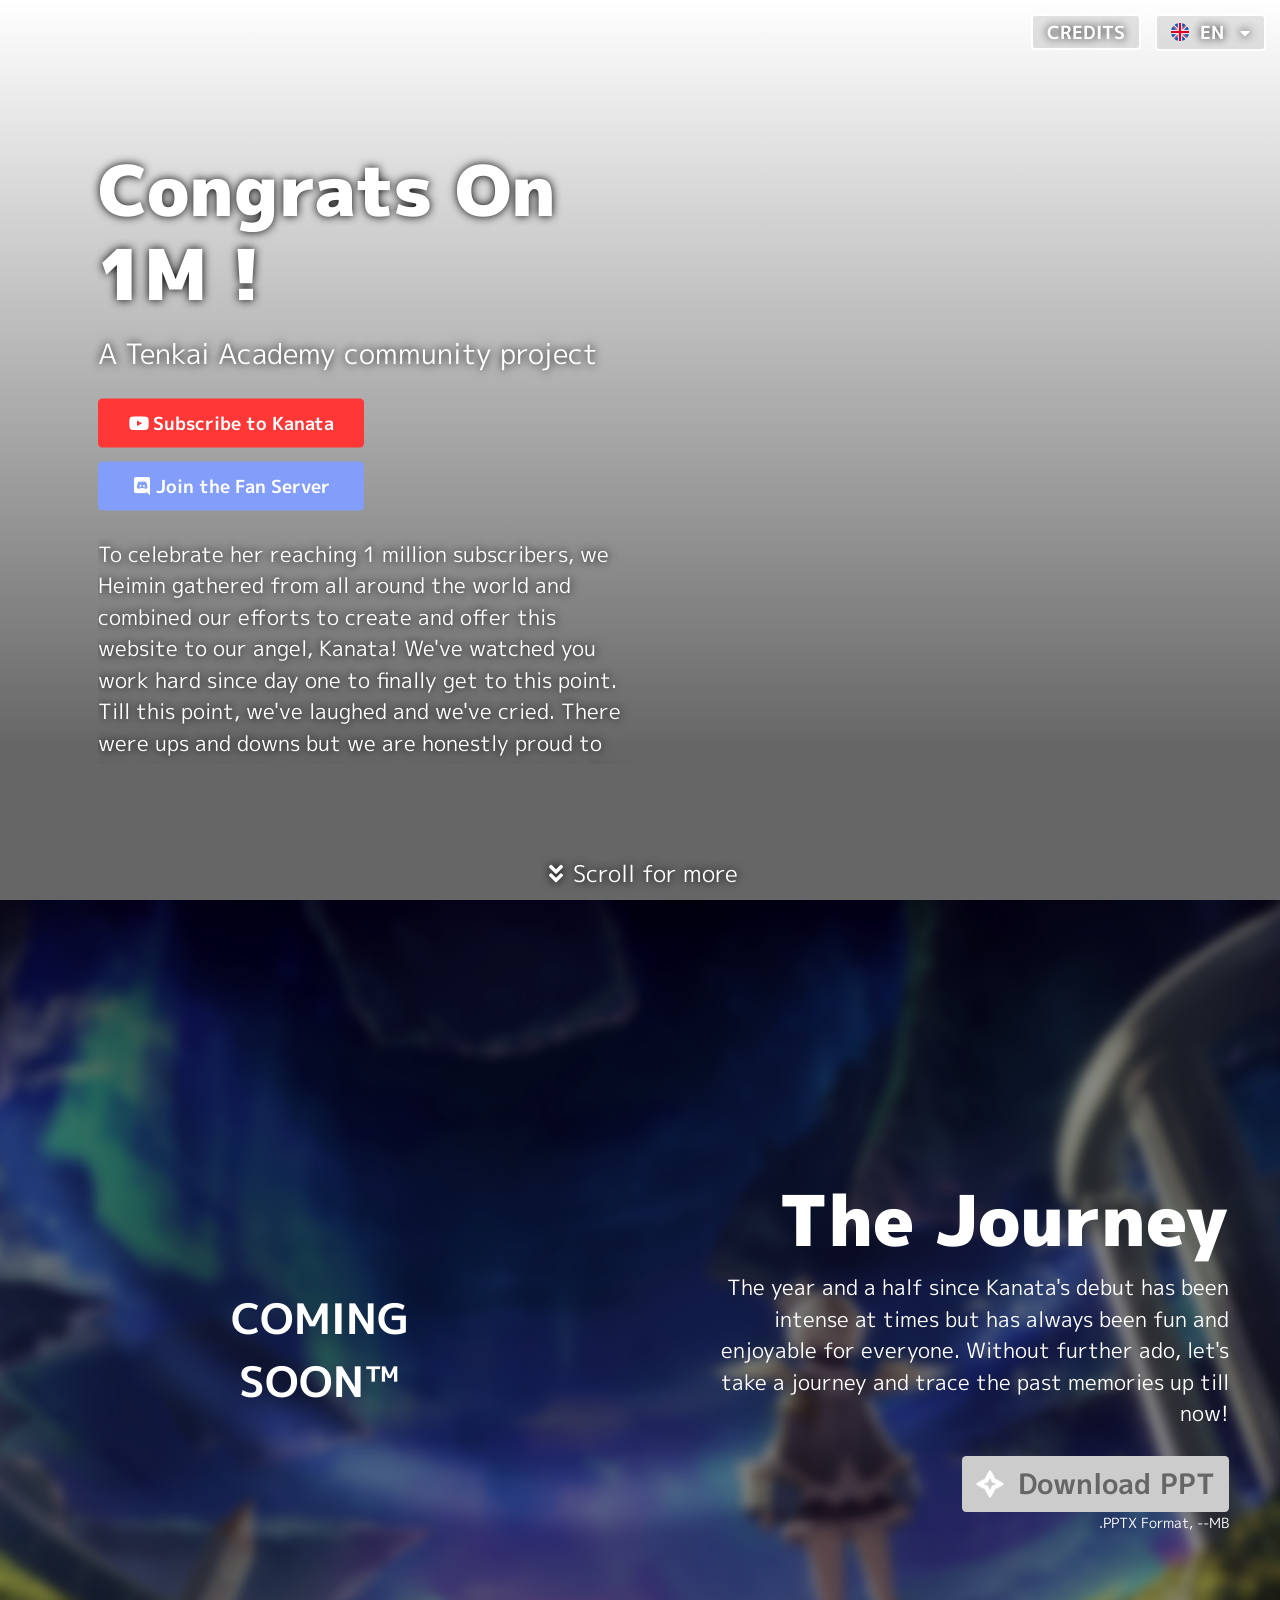
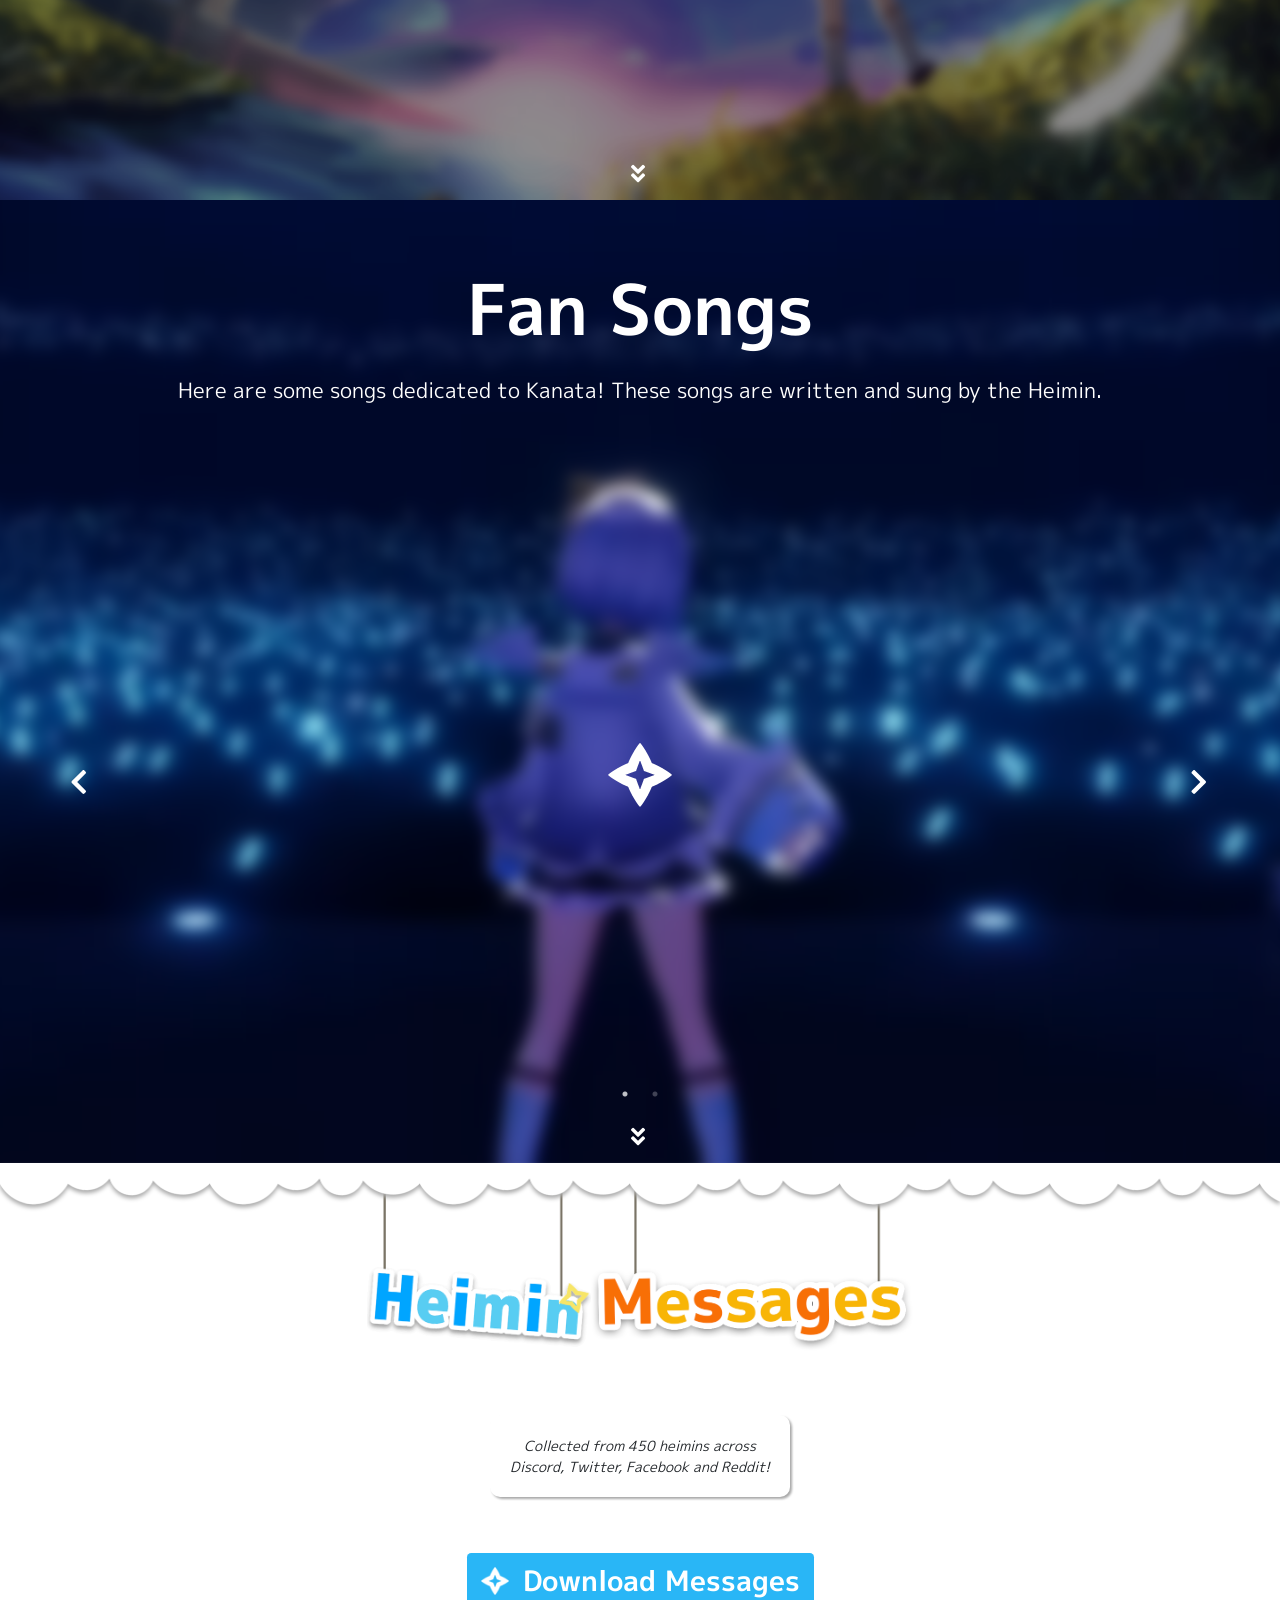
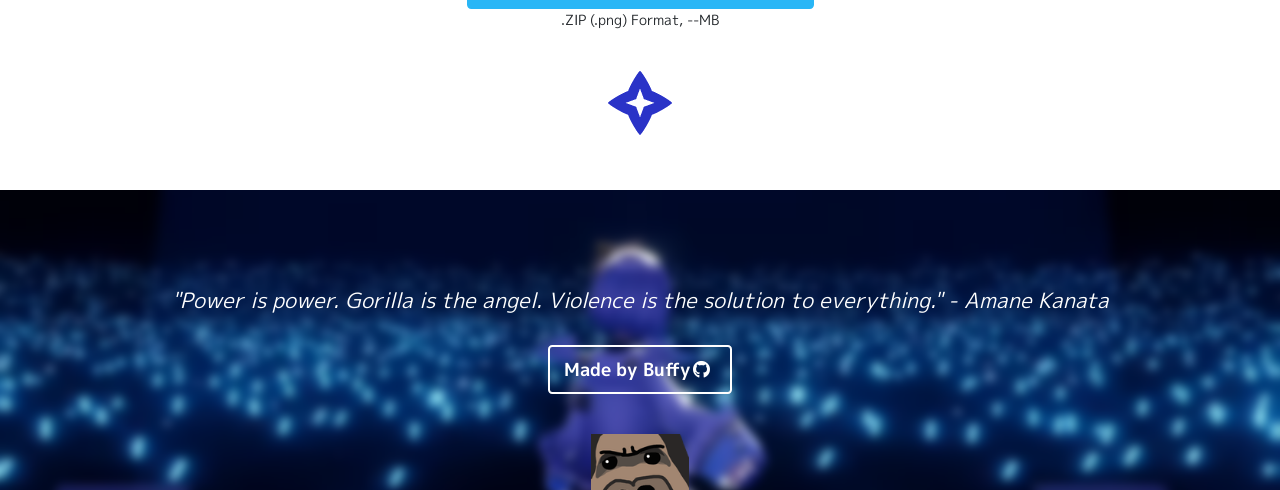
==== commit cf6192e6: "Update" ====
--- a/index.html
+++ b/index.html
@@ -1 +1 @@
-<!doctype html><html lang="en"><head><meta charset="utf-8"/><link rel="icon" href="/blue_shuriken.png"/><link rel="apple-touch-icon" href="/blue_shuriken.png"/><link rel="preconnect" href="https://fonts.googleapis.com"/><link rel="preconnect" href="https://fonts.gstatic.com" crossorigin/><link href="https://fonts.googleapis.com/css2?family=M+PLUS+1p:wght@400;900&display=swap" rel="stylesheet"/><meta name="viewport" content="width=device-width,initial-scale=1"/><meta name="theme-color" content="#000000"/><title>Amane Kanata 1 Million Subscribers Project</title><meta name="description" content="Tenkai Academy Discord's Amane Kanata 1 million subscribers Project"/><meta property="image" content="/kanapat.png"/><meta property="image:width" content="128"/><meta property="image:height" content="128"/><meta property="og:image" content="https://1m.pptenshi.com/hikawa_kanata_og.png"/><meta property="og:image:width" content="1200"/><meta property="og:image:height" content="630"/><meta property="og:site_name" content="PPTenshi"/><meta property="og:type" content="website"/><meta property="og:title" content="Amane Kanata 1 Million Subscribers Project"/><meta property="og:url" content="https://1m.pptenshi.com"/><meta property="og:description" content="Tenkai Academy Discord's Amane Kanata 1 Million Subscribers Project"/><meta property="og:locale" content="en_US"/><meta property="og:locale:alternate" content="ja_JP"/><meta property="twitter:card" content="summary_large_image"/><link rel="alternate" hreflang="x-default" href="https://1m.pptenshi.com"/><link rel="alternate" hreflang="en" href="https://1m.pptenshi.com/en"/><link rel="alternate" hreflang="ja" href="https://1m.pptenshi.com/jp"/><link rel="manifest" href="/manifest.json"/><script async src="https://www.googletagmanager.com/gtag/js?id=G-7R22MHMTM7"></script><script>function gtag(){dataLayer.push(arguments)}window.dataLayer=window.dataLayer||[],gtag("js",new Date),gtag("config","G-7R22MHMTM7")</script><link href="/static/css/2.34d91d4b.chunk.css" rel="stylesheet"><link href="/static/css/main.0df4db93.chunk.css" rel="stylesheet"></head><body><noscript>You need to enable JavaScript to use this site. このWebサイトを利用するためにはJavaScriptを有効にする必要があります。</noscript><div id="root"></div><script>!function(e){function t(t){for(var n,a,i=t[0],c=t[1],l=t[2],s=0,p=[];s<i.length;s++)a=i[s],Object.prototype.hasOwnProperty.call(o,a)&&o[a]&&p.push(o[a][0]),o[a]=0;for(n in c)Object.prototype.hasOwnProperty.call(c,n)&&(e[n]=c[n]);for(f&&f(t);p.length;)p.shift()();return u.push.apply(u,l||[]),r()}function r(){for(var e,t=0;t<u.length;t++){for(var r=u[t],n=!0,i=1;i<r.length;i++){var c=r[i];0!==o[c]&&(n=!1)}n&&(u.splice(t--,1),e=a(a.s=r[0]))}return e}var n={},o={1:0},u=[];function a(t){if(n[t])return n[t].exports;var r=n[t]={i:t,l:!1,exports:{}};return e[t].call(r.exports,r,r.exports,a),r.l=!0,r.exports}a.e=function(e){var t=[],r=o[e];if(0!==r)if(r)t.push(r[2]);else{var n=new Promise((function(t,n){r=o[e]=[t,n]}));t.push(r[2]=n);var u,i=document.createElement("script");i.charset="utf-8",i.timeout=120,a.nc&&i.setAttribute("nonce",a.nc),i.src=function(e){return a.p+"static/js/"+({}[e]||e)+"."+{3:"3bdccd0e"}[e]+".chunk.js"}(e);var c=new Error;u=function(t){i.onerror=i.onload=null,clearTimeout(l);var r=o[e];if(0!==r){if(r){var n=t&&("load"===t.type?"missing":t.type),u=t&&t.target&&t.target.src;c.message="Loading chunk "+e+" failed.\n("+n+": "+u+")",c.name="ChunkLoadError",c.type=n,c.request=u,r[1](c)}o[e]=void 0}};var l=setTimeout((function(){u({type:"timeout",target:i})}),12e4);i.onerror=i.onload=u,document.head.appendChild(i)}return Promise.all(t)},a.m=e,a.c=n,a.d=function(e,t,r){a.o(e,t)||Object.defineProperty(e,t,{enumerable:!0,get:r})},a.r=function(e){"undefined"!=typeof Symbol&&Symbol.toStringTag&&Object.defineProperty(e,Symbol.toStringTag,{value:"Module"}),Object.defineProperty(e,"__esModule",{value:!0})},a.t=function(e,t){if(1&t&&(e=a(e)),8&t)return e;if(4&t&&"object"==typeof e&&e&&e.__esModule)return e;var r=Object.create(null);if(a.r(r),Object.defineProperty(r,"default",{enumerable:!0,value:e}),2&t&&"string"!=typeof e)for(var n in e)a.d(r,n,function(t){return e[t]}.bind(null,n));return r},a.n=function(e){var t=e&&e.__esModule?function(){return e.default}:function(){return e};return a.d(t,"a",t),t},a.o=function(e,t){return Object.prototype.hasOwnProperty.call(e,t)},a.p="/",a.oe=function(e){throw console.error(e),e};var i=this["webpackJsonpkanatan-1m"]=this["webpackJsonpkanatan-1m"]||[],c=i.push.bind(i);i.push=t,i=i.slice();for(var l=0;l<i.length;l++)t(i[l]);var f=c;r()}([])</script><script src="/static/js/2.dc97afb3.chunk.js"></script><script src="/static/js/main.4c2b3d35.chunk.js"></script></body></html>+<!doctype html><html lang="en"><head><meta charset="utf-8"/><link rel="icon" href="/blue_shuriken.png"/><link rel="apple-touch-icon" href="/blue_shuriken.png"/><link rel="preconnect" href="https://fonts.googleapis.com"/><link rel="preconnect" href="https://fonts.gstatic.com" crossorigin/><link href="https://fonts.googleapis.com/css2?family=M+PLUS+1p:wght@400;900&display=swap" rel="stylesheet"/><meta name="viewport" content="width=device-width,initial-scale=1"/><meta name="theme-color" content="#000000"/><title>Amane Kanata 1 Million Subscribers Project</title><meta name="description" content="Tenkai Academy Discord's Amane Kanata 1 million subscribers Project"/><meta property="image" content="/kanapat.png"/><meta property="image:width" content="128"/><meta property="image:height" content="128"/><meta property="og:image" content="https://1m.pptenshi.com/hikawa_kanata_og.png"/><meta property="og:image:width" content="1200"/><meta property="og:image:height" content="630"/><meta property="og:site_name" content="PPTenshi"/><meta property="og:type" content="website"/><meta property="og:title" content="Amane Kanata 1 Million Subscribers Project"/><meta property="og:url" content="https://1m.pptenshi.com"/><meta property="og:description" content="Tenkai Academy Discord's Amane Kanata 1 Million Subscribers Project"/><meta property="og:locale" content="en_US"/><meta property="og:locale:alternate" content="ja_JP"/><meta property="twitter:card" content="summary_large_image"/><link rel="alternate" hreflang="x-default" href="https://1m.pptenshi.com"/><link rel="alternate" hreflang="en" href="https://1m.pptenshi.com/en"/><link rel="alternate" hreflang="ja" href="https://1m.pptenshi.com/jp"/><link rel="manifest" href="/manifest.json"/><script async src="https://www.googletagmanager.com/gtag/js?id=G-7R22MHMTM7"></script><script>function gtag(){dataLayer.push(arguments)}window.dataLayer=window.dataLayer||[],gtag("js",new Date),gtag("config","G-7R22MHMTM7")</script><link href="/static/css/2.74f7bf9e.chunk.css" rel="stylesheet"><link href="/static/css/main.0df4db93.chunk.css" rel="stylesheet"></head><body><noscript>You need to enable JavaScript to use this site. このWebサイトを利用するためにはJavaScriptを有効にする必要があります。</noscript><div id="root"></div><script>!function(e){function t(t){for(var n,a,i=t[0],c=t[1],l=t[2],s=0,p=[];s<i.length;s++)a=i[s],Object.prototype.hasOwnProperty.call(o,a)&&o[a]&&p.push(o[a][0]),o[a]=0;for(n in c)Object.prototype.hasOwnProperty.call(c,n)&&(e[n]=c[n]);for(f&&f(t);p.length;)p.shift()();return u.push.apply(u,l||[]),r()}function r(){for(var e,t=0;t<u.length;t++){for(var r=u[t],n=!0,i=1;i<r.length;i++){var c=r[i];0!==o[c]&&(n=!1)}n&&(u.splice(t--,1),e=a(a.s=r[0]))}return e}var n={},o={1:0},u=[];function a(t){if(n[t])return n[t].exports;var r=n[t]={i:t,l:!1,exports:{}};return e[t].call(r.exports,r,r.exports,a),r.l=!0,r.exports}a.e=function(e){var t=[],r=o[e];if(0!==r)if(r)t.push(r[2]);else{var n=new Promise((function(t,n){r=o[e]=[t,n]}));t.push(r[2]=n);var u,i=document.createElement("script");i.charset="utf-8",i.timeout=120,a.nc&&i.setAttribute("nonce",a.nc),i.src=function(e){return a.p+"static/js/"+({}[e]||e)+"."+{3:"be0ce791"}[e]+".chunk.js"}(e);var c=new Error;u=function(t){i.onerror=i.onload=null,clearTimeout(l);var r=o[e];if(0!==r){if(r){var n=t&&("load"===t.type?"missing":t.type),u=t&&t.target&&t.target.src;c.message="Loading chunk "+e+" failed.\n("+n+": "+u+")",c.name="ChunkLoadError",c.type=n,c.request=u,r[1](c)}o[e]=void 0}};var l=setTimeout((function(){u({type:"timeout",target:i})}),12e4);i.onerror=i.onload=u,document.head.appendChild(i)}return Promise.all(t)},a.m=e,a.c=n,a.d=function(e,t,r){a.o(e,t)||Object.defineProperty(e,t,{enumerable:!0,get:r})},a.r=function(e){"undefined"!=typeof Symbol&&Symbol.toStringTag&&Object.defineProperty(e,Symbol.toStringTag,{value:"Module"}),Object.defineProperty(e,"__esModule",{value:!0})},a.t=function(e,t){if(1&t&&(e=a(e)),8&t)return e;if(4&t&&"object"==typeof e&&e&&e.__esModule)return e;var r=Object.create(null);if(a.r(r),Object.defineProperty(r,"default",{enumerable:!0,value:e}),2&t&&"string"!=typeof e)for(var n in e)a.d(r,n,function(t){return e[t]}.bind(null,n));return r},a.n=function(e){var t=e&&e.__esModule?function(){return e.default}:function(){return e};return a.d(t,"a",t),t},a.o=function(e,t){return Object.prototype.hasOwnProperty.call(e,t)},a.p="/",a.oe=function(e){throw console.error(e),e};var i=this["webpackJsonpkanatan-1m"]=this["webpackJsonpkanatan-1m"]||[],c=i.push.bind(i);i.push=t,i=i.slice();for(var l=0;l<i.length;l++)t(i[l]);var f=c;r()}([])</script><script src="/static/js/2.caf176d8.chunk.js"></script><script src="/static/js/main.4299b174.chunk.js"></script></body></html>
--- a/static/css/2.74f7bf9e.chunk.css
+++ b/static/css/2.74f7bf9e.chunk.css
@@ -0,0 +1,416 @@
+@charset "UTF-8";@import url(https://fonts.googleapis.com/css?family=M PLUS 1p:400,700,400italic,700italic&subset=latin);.slick-slider{box-sizing:border-box;-webkit-user-select:none;-ms-user-select:none;user-select:none;-webkit-touch-callout:none;-khtml-user-select:none;touch-action:pan-y;-webkit-tap-highlight-color:transparent}.slick-list,.slick-slider{position:relative;display:block}.slick-list{overflow:hidden;margin:0;padding:0}.slick-list:focus{outline:none}.slick-list.dragging{cursor:pointer;cursor:hand}.slick-slider .slick-list,.slick-slider .slick-track{-webkit-transform:translateZ(0);transform:translateZ(0)}.slick-track{position:relative;top:0;left:0;display:block;margin-left:auto;margin-right:auto}.slick-track:after,.slick-track:before{display:table;content:""}.slick-track:after{clear:both}.slick-loading .slick-track{visibility:hidden}.slick-slide{display:none;float:left;height:100%;min-height:1px}[dir=rtl] .slick-slide{float:right}.slick-slide img{display:block}.slick-slide.slick-loading img{display:none}.slick-slide.dragging img{pointer-events:none}.slick-initialized .slick-slide{display:block}.slick-loading .slick-slide{visibility:hidden}.slick-vertical .slick-slide{display:block;height:auto;border:1px solid transparent}.slick-arrow.slick-hidden{display:none}.slick-loading .slick-list{background:#fff url([data-uri]) 50% no-repeat}@font-face{font-family:"slick";font-weight:400;font-style:normal;src:url(/static/media/slick.a4e97f5a.eot);src:url(/static/media/slick.a4e97f5a.eot?#iefix) format("embedded-opentype"),url(/static/media/slick.29518378.woff) format("woff"),url(/static/media/slick.c94f7671.ttf) format("truetype"),url(/static/media/slick.2630a3e3.svg#slick) format("svg")}.slick-next,.slick-prev{font-size:0;line-height:0;position:absolute;top:50%;display:block;width:20px;height:20px;padding:0;-webkit-transform:translateY(-50%);transform:translateY(-50%);cursor:pointer;border:none}.slick-next,.slick-next:focus,.slick-next:hover,.slick-prev,.slick-prev:focus,.slick-prev:hover{color:transparent;outline:none;background:transparent}.slick-next:focus:before,.slick-next:hover:before,.slick-prev:focus:before,.slick-prev:hover:before{opacity:1}.slick-next.slick-disabled:before,.slick-prev.slick-disabled:before{opacity:.25}.slick-next:before,.slick-prev:before{font-family:"slick";font-size:20px;line-height:1;opacity:.75;color:#fff;-webkit-font-smoothing:antialiased;-moz-osx-font-smoothing:grayscale}.slick-prev{left:-25px}[dir=rtl] .slick-prev{right:-25px;left:auto}.slick-prev:before{content:"←"}[dir=rtl] .slick-prev:before{content:"→"}.slick-next{right:-25px}[dir=rtl] .slick-next{right:auto;left:-25px}.slick-next:before{content:"→"}[dir=rtl] .slick-next:before{content:"←"}.slick-dotted.slick-slider{margin-bottom:30px}.slick-dots{position:absolute;bottom:-25px;display:block;width:100%;padding:0;margin:0;list-style:none;text-align:center}.slick-dots li{position:relative;display:inline-block;margin:0 5px;padding:0}.slick-dots li,.slick-dots li button{width:20px;height:20px;cursor:pointer}.slick-dots li button{font-size:0;line-height:0;display:block;padding:5px;color:transparent;border:0;outline:none;background:transparent}.slick-dots li button:focus,.slick-dots li button:hover{outline:none}.slick-dots li button:focus:before,.slick-dots li button:hover:before{opacity:1}.slick-dots li button:before{font-family:"slick";font-size:6px;line-height:20px;position:absolute;top:0;left:0;width:20px;height:20px;content:"•";text-align:center;opacity:.25;color:#000;-webkit-font-smoothing:antialiased;-moz-osx-font-smoothing:grayscale}.slick-dots li.slick-active button:before{opacity:.75;color:#000}[data-aos][data-aos][data-aos-duration="50"],body[data-aos-duration="50"] [data-aos]{transition-duration:50ms}[data-aos][data-aos][data-aos-delay="50"],body[data-aos-delay="50"] [data-aos]{transition-delay:0s}[data-aos][data-aos][data-aos-delay="50"].aos-animate,body[data-aos-delay="50"] [data-aos].aos-animate{transition-delay:50ms}[data-aos][data-aos][data-aos-duration="100"],body[data-aos-duration="100"] [data-aos]{transition-duration:.1s}[data-aos][data-aos][data-aos-delay="100"],body[data-aos-delay="100"] [data-aos]{transition-delay:0s}[data-aos][data-aos][data-aos-delay="100"].aos-animate,body[data-aos-delay="100"] [data-aos].aos-animate{transition-delay:.1s}[data-aos][data-aos][data-aos-duration="150"],body[data-aos-duration="150"] [data-aos]{transition-duration:.15s}[data-aos][data-aos][data-aos-delay="150"],body[data-aos-delay="150"] [data-aos]{transition-delay:0s}[data-aos][data-aos][data-aos-delay="150"].aos-animate,body[data-aos-delay="150"] [data-aos].aos-animate{transition-delay:.15s}[data-aos][data-aos][data-aos-duration="200"],body[data-aos-duration="200"] [data-aos]{transition-duration:.2s}[data-aos][data-aos][data-aos-delay="200"],body[data-aos-delay="200"] [data-aos]{transition-delay:0s}[data-aos][data-aos][data-aos-delay="200"].aos-animate,body[data-aos-delay="200"] [data-aos].aos-animate{transition-delay:.2s}[data-aos][data-aos][data-aos-duration="250"],body[data-aos-duration="250"] [data-aos]{transition-duration:.25s}[data-aos][data-aos][data-aos-delay="250"],body[data-aos-delay="250"] [data-aos]{transition-delay:0s}[data-aos][data-aos][data-aos-delay="250"].aos-animate,body[data-aos-delay="250"] [data-aos].aos-animate{transition-delay:.25s}[data-aos][data-aos][data-aos-duration="300"],body[data-aos-duration="300"] [data-aos]{transition-duration:.3s}[data-aos][data-aos][data-aos-delay="300"],body[data-aos-delay="300"] [data-aos]{transition-delay:0s}[data-aos][data-aos][data-aos-delay="300"].aos-animate,body[data-aos-delay="300"] [data-aos].aos-animate{transition-delay:.3s}[data-aos][data-aos][data-aos-duration="350"],body[data-aos-duration="350"] [data-aos]{transition-duration:.35s}[data-aos][data-aos][data-aos-delay="350"],body[data-aos-delay="350"] [data-aos]{transition-delay:0s}[data-aos][data-aos][data-aos-delay="350"].aos-animate,body[data-aos-delay="350"] [data-aos].aos-animate{transition-delay:.35s}[data-aos][data-aos][data-aos-duration="400"],body[data-aos-duration="400"] [data-aos]{transition-duration:.4s}[data-aos][data-aos][data-aos-delay="400"],body[data-aos-delay="400"] [data-aos]{transition-delay:0s}[data-aos][data-aos][data-aos-delay="400"].aos-animate,body[data-aos-delay="400"] [data-aos].aos-animate{transition-delay:.4s}[data-aos][data-aos][data-aos-duration="450"],body[data-aos-duration="450"] [data-aos]{transition-duration:.45s}[data-aos][data-aos][data-aos-delay="450"],body[data-aos-delay="450"] [data-aos]{transition-delay:0s}[data-aos][data-aos][data-aos-delay="450"].aos-animate,body[data-aos-delay="450"] [data-aos].aos-animate{transition-delay:.45s}[data-aos][data-aos][data-aos-duration="500"],body[data-aos-duration="500"] [data-aos]{transition-duration:.5s}[data-aos][data-aos][data-aos-delay="500"],body[data-aos-delay="500"] [data-aos]{transition-delay:0s}[data-aos][data-aos][data-aos-delay="500"].aos-animate,body[data-aos-delay="500"] [data-aos].aos-animate{transition-delay:.5s}[data-aos][data-aos][data-aos-duration="550"],body[data-aos-duration="550"] [data-aos]{transition-duration:.55s}[data-aos][data-aos][data-aos-delay="550"],body[data-aos-delay="550"] [data-aos]{transition-delay:0s}[data-aos][data-aos][data-aos-delay="550"].aos-animate,body[data-aos-delay="550"] [data-aos].aos-animate{transition-delay:.55s}[data-aos][data-aos][data-aos-duration="600"],body[data-aos-duration="600"] [data-aos]{transition-duration:.6s}[data-aos][data-aos][data-aos-delay="600"],body[data-aos-delay="600"] [data-aos]{transition-delay:0s}[data-aos][data-aos][data-aos-delay="600"].aos-animate,body[data-aos-delay="600"] [data-aos].aos-animate{transition-delay:.6s}[data-aos][data-aos][data-aos-duration="650"],body[data-aos-duration="650"] [data-aos]{transition-duration:.65s}[data-aos][data-aos][data-aos-delay="650"],body[data-aos-delay="650"] [data-aos]{transition-delay:0s}[data-aos][data-aos][data-aos-delay="650"].aos-animate,body[data-aos-delay="650"] [data-aos].aos-animate{transition-delay:.65s}[data-aos][data-aos][data-aos-duration="700"],body[data-aos-duration="700"] [data-aos]{transition-duration:.7s}[data-aos][data-aos][data-aos-delay="700"],body[data-aos-delay="700"] [data-aos]{transition-delay:0s}[data-aos][data-aos][data-aos-delay="700"].aos-animate,body[data-aos-delay="700"] [data-aos].aos-animate{transition-delay:.7s}[data-aos][data-aos][data-aos-duration="750"],body[data-aos-duration="750"] [data-aos]{transition-duration:.75s}[data-aos][data-aos][data-aos-delay="750"],body[data-aos-delay="750"] [data-aos]{transition-delay:0s}[data-aos][data-aos][data-aos-delay="750"].aos-animate,body[data-aos-delay="750"] [data-aos].aos-animate{transition-delay:.75s}[data-aos][data-aos][data-aos-duration="800"],body[data-aos-duration="800"] [data-aos]{transition-duration:.8s}[data-aos][data-aos][data-aos-delay="800"],body[data-aos-delay="800"] [data-aos]{transition-delay:0s}[data-aos][data-aos][data-aos-delay="800"].aos-animate,body[data-aos-delay="800"] [data-aos].aos-animate{transition-delay:.8s}[data-aos][data-aos][data-aos-duration="850"],body[data-aos-duration="850"] [data-aos]{transition-duration:.85s}[data-aos][data-aos][data-aos-delay="850"],body[data-aos-delay="850"] [data-aos]{transition-delay:0s}[data-aos][data-aos][data-aos-delay="850"].aos-animate,body[data-aos-delay="850"] [data-aos].aos-animate{transition-delay:.85s}[data-aos][data-aos][data-aos-duration="900"],body[data-aos-duration="900"] [data-aos]{transition-duration:.9s}[data-aos][data-aos][data-aos-delay="900"],body[data-aos-delay="900"] [data-aos]{transition-delay:0s}[data-aos][data-aos][data-aos-delay="900"].aos-animate,body[data-aos-delay="900"] [data-aos].aos-animate{transition-delay:.9s}[data-aos][data-aos][data-aos-duration="950"],body[data-aos-duration="950"] [data-aos]{transition-duration:.95s}[data-aos][data-aos][data-aos-delay="950"],body[data-aos-delay="950"] [data-aos]{transition-delay:0s}[data-aos][data-aos][data-aos-delay="950"].aos-animate,body[data-aos-delay="950"] [data-aos].aos-animate{transition-delay:.95s}[data-aos][data-aos][data-aos-duration="1000"],body[data-aos-duration="1000"] [data-aos]{transition-duration:1s}[data-aos][data-aos][data-aos-delay="1000"],body[data-aos-delay="1000"] [data-aos]{transition-delay:0s}[data-aos][data-aos][data-aos-delay="1000"].aos-animate,body[data-aos-delay="1000"] [data-aos].aos-animate{transition-delay:1s}[data-aos][data-aos][data-aos-duration="1050"],body[data-aos-duration="1050"] [data-aos]{transition-duration:1.05s}[data-aos][data-aos][data-aos-delay="1050"],body[data-aos-delay="1050"] [data-aos]{transition-delay:0s}[data-aos][data-aos][data-aos-delay="1050"].aos-animate,body[data-aos-delay="1050"] [data-aos].aos-animate{transition-delay:1.05s}[data-aos][data-aos][data-aos-duration="1100"],body[data-aos-duration="1100"] [data-aos]{transition-duration:1.1s}[data-aos][data-aos][data-aos-delay="1100"],body[data-aos-delay="1100"] [data-aos]{transition-delay:0s}[data-aos][data-aos][data-aos-delay="1100"].aos-animate,body[data-aos-delay="1100"] [data-aos].aos-animate{transition-delay:1.1s}[data-aos][data-aos][data-aos-duration="1150"],body[data-aos-duration="1150"] [data-aos]{transition-duration:1.15s}[data-aos][data-aos][data-aos-delay="1150"],body[data-aos-delay="1150"] [data-aos]{transition-delay:0s}[data-aos][data-aos][data-aos-delay="1150"].aos-animate,body[data-aos-delay="1150"] [data-aos].aos-animate{transition-delay:1.15s}[data-aos][data-aos][data-aos-duration="1200"],body[data-aos-duration="1200"] [data-aos]{transition-duration:1.2s}[data-aos][data-aos][data-aos-delay="1200"],body[data-aos-delay="1200"] [data-aos]{transition-delay:0s}[data-aos][data-aos][data-aos-delay="1200"].aos-animate,body[data-aos-delay="1200"] [data-aos].aos-animate{transition-delay:1.2s}[data-aos][data-aos][data-aos-duration="1250"],body[data-aos-duration="1250"] [data-aos]{transition-duration:1.25s}[data-aos][data-aos][data-aos-delay="1250"],body[data-aos-delay="1250"] [data-aos]{transition-delay:0s}[data-aos][data-aos][data-aos-delay="1250"].aos-animate,body[data-aos-delay="1250"] [data-aos].aos-animate{transition-delay:1.25s}[data-aos][data-aos][data-aos-duration="1300"],body[data-aos-duration="1300"] [data-aos]{transition-duration:1.3s}[data-aos][data-aos][data-aos-delay="1300"],body[data-aos-delay="1300"] [data-aos]{transition-delay:0s}[data-aos][data-aos][data-aos-delay="1300"].aos-animate,body[data-aos-delay="1300"] [data-aos].aos-animate{transition-delay:1.3s}[data-aos][data-aos][data-aos-duration="1350"],body[data-aos-duration="1350"] [data-aos]{transition-duration:1.35s}[data-aos][data-aos][data-aos-delay="1350"],body[data-aos-delay="1350"] [data-aos]{transition-delay:0s}[data-aos][data-aos][data-aos-delay="1350"].aos-animate,body[data-aos-delay="1350"] [data-aos].aos-animate{transition-delay:1.35s}[data-aos][data-aos][data-aos-duration="1400"],body[data-aos-duration="1400"] [data-aos]{transition-duration:1.4s}[data-aos][data-aos][data-aos-delay="1400"],body[data-aos-delay="1400"] [data-aos]{transition-delay:0s}[data-aos][data-aos][data-aos-delay="1400"].aos-animate,body[data-aos-delay="1400"] [data-aos].aos-animate{transition-delay:1.4s}[data-aos][data-aos][data-aos-duration="1450"],body[data-aos-duration="1450"] [data-aos]{transition-duration:1.45s}[data-aos][data-aos][data-aos-delay="1450"],body[data-aos-delay="1450"] [data-aos]{transition-delay:0s}[data-aos][data-aos][data-aos-delay="1450"].aos-animate,body[data-aos-delay="1450"] [data-aos].aos-animate{transition-delay:1.45s}[data-aos][data-aos][data-aos-duration="1500"],body[data-aos-duration="1500"] [data-aos]{transition-duration:1.5s}[data-aos][data-aos][data-aos-delay="1500"],body[data-aos-delay="1500"] [data-aos]{transition-delay:0s}[data-aos][data-aos][data-aos-delay="1500"].aos-animate,body[data-aos-delay="1500"] [data-aos].aos-animate{transition-delay:1.5s}[data-aos][data-aos][data-aos-duration="1550"],body[data-aos-duration="1550"] [data-aos]{transition-duration:1.55s}[data-aos][data-aos][data-aos-delay="1550"],body[data-aos-delay="1550"] [data-aos]{transition-delay:0s}[data-aos][data-aos][data-aos-delay="1550"].aos-animate,body[data-aos-delay="1550"] [data-aos].aos-animate{transition-delay:1.55s}[data-aos][data-aos][data-aos-duration="1600"],body[data-aos-duration="1600"] [data-aos]{transition-duration:1.6s}[data-aos][data-aos][data-aos-delay="1600"],body[data-aos-delay="1600"] [data-aos]{transition-delay:0s}[data-aos][data-aos][data-aos-delay="1600"].aos-animate,body[data-aos-delay="1600"] [data-aos].aos-animate{transition-delay:1.6s}[data-aos][data-aos][data-aos-duration="1650"],body[data-aos-duration="1650"] [data-aos]{transition-duration:1.65s}[data-aos][data-aos][data-aos-delay="1650"],body[data-aos-delay="1650"] [data-aos]{transition-delay:0s}[data-aos][data-aos][data-aos-delay="1650"].aos-animate,body[data-aos-delay="1650"] [data-aos].aos-animate{transition-delay:1.65s}[data-aos][data-aos][data-aos-duration="1700"],body[data-aos-duration="1700"] [data-aos]{transition-duration:1.7s}[data-aos][data-aos][data-aos-delay="1700"],body[data-aos-delay="1700"] [data-aos]{transition-delay:0s}[data-aos][data-aos][data-aos-delay="1700"].aos-animate,body[data-aos-delay="1700"] [data-aos].aos-animate{transition-delay:1.7s}[data-aos][data-aos][data-aos-duration="1750"],body[data-aos-duration="1750"] [data-aos]{transition-duration:1.75s}[data-aos][data-aos][data-aos-delay="1750"],body[data-aos-delay="1750"] [data-aos]{transition-delay:0s}[data-aos][data-aos][data-aos-delay="1750"].aos-animate,body[data-aos-delay="1750"] [data-aos].aos-animate{transition-delay:1.75s}[data-aos][data-aos][data-aos-duration="1800"],body[data-aos-duration="1800"] [data-aos]{transition-duration:1.8s}[data-aos][data-aos][data-aos-delay="1800"],body[data-aos-delay="1800"] [data-aos]{transition-delay:0s}[data-aos][data-aos][data-aos-delay="1800"].aos-animate,body[data-aos-delay="1800"] [data-aos].aos-animate{transition-delay:1.8s}[data-aos][data-aos][data-aos-duration="1850"],body[data-aos-duration="1850"] [data-aos]{transition-duration:1.85s}[data-aos][data-aos][data-aos-delay="1850"],body[data-aos-delay="1850"] [data-aos]{transition-delay:0s}[data-aos][data-aos][data-aos-delay="1850"].aos-animate,body[data-aos-delay="1850"] [data-aos].aos-animate{transition-delay:1.85s}[data-aos][data-aos][data-aos-duration="1900"],body[data-aos-duration="1900"] [data-aos]{transition-duration:1.9s}[data-aos][data-aos][data-aos-delay="1900"],body[data-aos-delay="1900"] [data-aos]{transition-delay:0s}[data-aos][data-aos][data-aos-delay="1900"].aos-animate,body[data-aos-delay="1900"] [data-aos].aos-animate{transition-delay:1.9s}[data-aos][data-aos][data-aos-duration="1950"],body[data-aos-duration="1950"] [data-aos]{transition-duration:1.95s}[data-aos][data-aos][data-aos-delay="1950"],body[data-aos-delay="1950"] [data-aos]{transition-delay:0s}[data-aos][data-aos][data-aos-delay="1950"].aos-animate,body[data-aos-delay="1950"] [data-aos].aos-animate{transition-delay:1.95s}[data-aos][data-aos][data-aos-duration="2000"],body[data-aos-duration="2000"] [data-aos]{transition-duration:2s}[data-aos][data-aos][data-aos-delay="2000"],body[data-aos-delay="2000"] [data-aos]{transition-delay:0s}[data-aos][data-aos][data-aos-delay="2000"].aos-animate,body[data-aos-delay="2000"] [data-aos].aos-animate{transition-delay:2s}[data-aos][data-aos][data-aos-duration="2050"],body[data-aos-duration="2050"] [data-aos]{transition-duration:2.05s}[data-aos][data-aos][data-aos-delay="2050"],body[data-aos-delay="2050"] [data-aos]{transition-delay:0s}[data-aos][data-aos][data-aos-delay="2050"].aos-animate,body[data-aos-delay="2050"] [data-aos].aos-animate{transition-delay:2.05s}[data-aos][data-aos][data-aos-duration="2100"],body[data-aos-duration="2100"] [data-aos]{transition-duration:2.1s}[data-aos][data-aos][data-aos-delay="2100"],body[data-aos-delay="2100"] [data-aos]{transition-delay:0s}[data-aos][data-aos][data-aos-delay="2100"].aos-animate,body[data-aos-delay="2100"] [data-aos].aos-animate{transition-delay:2.1s}[data-aos][data-aos][data-aos-duration="2150"],body[data-aos-duration="2150"] [data-aos]{transition-duration:2.15s}[data-aos][data-aos][data-aos-delay="2150"],body[data-aos-delay="2150"] [data-aos]{transition-delay:0s}[data-aos][data-aos][data-aos-delay="2150"].aos-animate,body[data-aos-delay="2150"] [data-aos].aos-animate{transition-delay:2.15s}[data-aos][data-aos][data-aos-duration="2200"],body[data-aos-duration="2200"] [data-aos]{transition-duration:2.2s}[data-aos][data-aos][data-aos-delay="2200"],body[data-aos-delay="2200"] [data-aos]{transition-delay:0s}[data-aos][data-aos][data-aos-delay="2200"].aos-animate,body[data-aos-delay="2200"] [data-aos].aos-animate{transition-delay:2.2s}[data-aos][data-aos][data-aos-duration="2250"],body[data-aos-duration="2250"] [data-aos]{transition-duration:2.25s}[data-aos][data-aos][data-aos-delay="2250"],body[data-aos-delay="2250"] [data-aos]{transition-delay:0s}[data-aos][data-aos][data-aos-delay="2250"].aos-animate,body[data-aos-delay="2250"] [data-aos].aos-animate{transition-delay:2.25s}[data-aos][data-aos][data-aos-duration="2300"],body[data-aos-duration="2300"] [data-aos]{transition-duration:2.3s}[data-aos][data-aos][data-aos-delay="2300"],body[data-aos-delay="2300"] [data-aos]{transition-delay:0s}[data-aos][data-aos][data-aos-delay="2300"].aos-animate,body[data-aos-delay="2300"] [data-aos].aos-animate{transition-delay:2.3s}[data-aos][data-aos][data-aos-duration="2350"],body[data-aos-duration="2350"] [data-aos]{transition-duration:2.35s}[data-aos][data-aos][data-aos-delay="2350"],body[data-aos-delay="2350"] [data-aos]{transition-delay:0s}[data-aos][data-aos][data-aos-delay="2350"].aos-animate,body[data-aos-delay="2350"] [data-aos].aos-animate{transition-delay:2.35s}[data-aos][data-aos][data-aos-duration="2400"],body[data-aos-duration="2400"] [data-aos]{transition-duration:2.4s}[data-aos][data-aos][data-aos-delay="2400"],body[data-aos-delay="2400"] [data-aos]{transition-delay:0s}[data-aos][data-aos][data-aos-delay="2400"].aos-animate,body[data-aos-delay="2400"] [data-aos].aos-animate{transition-delay:2.4s}[data-aos][data-aos][data-aos-duration="2450"],body[data-aos-duration="2450"] [data-aos]{transition-duration:2.45s}[data-aos][data-aos][data-aos-delay="2450"],body[data-aos-delay="2450"] [data-aos]{transition-delay:0s}[data-aos][data-aos][data-aos-delay="2450"].aos-animate,body[data-aos-delay="2450"] [data-aos].aos-animate{transition-delay:2.45s}[data-aos][data-aos][data-aos-duration="2500"],body[data-aos-duration="2500"] [data-aos]{transition-duration:2.5s}[data-aos][data-aos][data-aos-delay="2500"],body[data-aos-delay="2500"] [data-aos]{transition-delay:0s}[data-aos][data-aos][data-aos-delay="2500"].aos-animate,body[data-aos-delay="2500"] [data-aos].aos-animate{transition-delay:2.5s}[data-aos][data-aos][data-aos-duration="2550"],body[data-aos-duration="2550"] [data-aos]{transition-duration:2.55s}[data-aos][data-aos][data-aos-delay="2550"],body[data-aos-delay="2550"] [data-aos]{transition-delay:0s}[data-aos][data-aos][data-aos-delay="2550"].aos-animate,body[data-aos-delay="2550"] [data-aos].aos-animate{transition-delay:2.55s}[data-aos][data-aos][data-aos-duration="2600"],body[data-aos-duration="2600"] [data-aos]{transition-duration:2.6s}[data-aos][data-aos][data-aos-delay="2600"],body[data-aos-delay="2600"] [data-aos]{transition-delay:0s}[data-aos][data-aos][data-aos-delay="2600"].aos-animate,body[data-aos-delay="2600"] [data-aos].aos-animate{transition-delay:2.6s}[data-aos][data-aos][data-aos-duration="2650"],body[data-aos-duration="2650"] [data-aos]{transition-duration:2.65s}[data-aos][data-aos][data-aos-delay="2650"],body[data-aos-delay="2650"] [data-aos]{transition-delay:0s}[data-aos][data-aos][data-aos-delay="2650"].aos-animate,body[data-aos-delay="2650"] [data-aos].aos-animate{transition-delay:2.65s}[data-aos][data-aos][data-aos-duration="2700"],body[data-aos-duration="2700"] [data-aos]{transition-duration:2.7s}[data-aos][data-aos][data-aos-delay="2700"],body[data-aos-delay="2700"] [data-aos]{transition-delay:0s}[data-aos][data-aos][data-aos-delay="2700"].aos-animate,body[data-aos-delay="2700"] [data-aos].aos-animate{transition-delay:2.7s}[data-aos][data-aos][data-aos-duration="2750"],body[data-aos-duration="2750"] [data-aos]{transition-duration:2.75s}[data-aos][data-aos][data-aos-delay="2750"],body[data-aos-delay="2750"] [data-aos]{transition-delay:0s}[data-aos][data-aos][data-aos-delay="2750"].aos-animate,body[data-aos-delay="2750"] [data-aos].aos-animate{transition-delay:2.75s}[data-aos][data-aos][data-aos-duration="2800"],body[data-aos-duration="2800"] [data-aos]{transition-duration:2.8s}[data-aos][data-aos][data-aos-delay="2800"],body[data-aos-delay="2800"] [data-aos]{transition-delay:0s}[data-aos][data-aos][data-aos-delay="2800"].aos-animate,body[data-aos-delay="2800"] [data-aos].aos-animate{transition-delay:2.8s}[data-aos][data-aos][data-aos-duration="2850"],body[data-aos-duration="2850"] [data-aos]{transition-duration:2.85s}[data-aos][data-aos][data-aos-delay="2850"],body[data-aos-delay="2850"] [data-aos]{transition-delay:0s}[data-aos][data-aos][data-aos-delay="2850"].aos-animate,body[data-aos-delay="2850"] [data-aos].aos-animate{transition-delay:2.85s}[data-aos][data-aos][data-aos-duration="2900"],body[data-aos-duration="2900"] [data-aos]{transition-duration:2.9s}[data-aos][data-aos][data-aos-delay="2900"],body[data-aos-delay="2900"] [data-aos]{transition-delay:0s}[data-aos][data-aos][data-aos-delay="2900"].aos-animate,body[data-aos-delay="2900"] [data-aos].aos-animate{transition-delay:2.9s}[data-aos][data-aos][data-aos-duration="2950"],body[data-aos-duration="2950"] [data-aos]{transition-duration:2.95s}[data-aos][data-aos][data-aos-delay="2950"],body[data-aos-delay="2950"] [data-aos]{transition-delay:0s}[data-aos][data-aos][data-aos-delay="2950"].aos-animate,body[data-aos-delay="2950"] [data-aos].aos-animate{transition-delay:2.95s}[data-aos][data-aos][data-aos-duration="3000"],body[data-aos-duration="3000"] [data-aos]{transition-duration:3s}[data-aos][data-aos][data-aos-delay="3000"],body[data-aos-delay="3000"] [data-aos]{transition-delay:0s}[data-aos][data-aos][data-aos-delay="3000"].aos-animate,body[data-aos-delay="3000"] [data-aos].aos-animate{transition-delay:3s}[data-aos]{pointer-events:none}[data-aos].aos-animate{pointer-events:auto}[data-aos][data-aos][data-aos-easing=linear],body[data-aos-easing=linear] [data-aos]{transition-timing-function:cubic-bezier(.25,.25,.75,.75)}[data-aos][data-aos][data-aos-easing=ease],body[data-aos-easing=ease] [data-aos]{transition-timing-function:ease}[data-aos][data-aos][data-aos-easing=ease-in],body[data-aos-easing=ease-in] [data-aos]{transition-timing-function:ease-in}[data-aos][data-aos][data-aos-easing=ease-out],body[data-aos-easing=ease-out] [data-aos]{transition-timing-function:ease-out}[data-aos][data-aos][data-aos-easing=ease-in-out],body[data-aos-easing=ease-in-out] [data-aos]{transition-timing-function:ease-in-out}[data-aos][data-aos][data-aos-easing=ease-in-back],body[data-aos-easing=ease-in-back] [data-aos]{transition-timing-function:cubic-bezier(.6,-.28,.735,.045)}[data-aos][data-aos][data-aos-easing=ease-out-back],body[data-aos-easing=ease-out-back] [data-aos]{transition-timing-function:cubic-bezier(.175,.885,.32,1.275)}[data-aos][data-aos][data-aos-easing=ease-in-out-back],body[data-aos-easing=ease-in-out-back] [data-aos]{transition-timing-function:cubic-bezier(.68,-.55,.265,1.55)}[data-aos][data-aos][data-aos-easing=ease-in-sine],body[data-aos-easing=ease-in-sine] [data-aos]{transition-timing-function:cubic-bezier(.47,0,.745,.715)}[data-aos][data-aos][data-aos-easing=ease-out-sine],body[data-aos-easing=ease-out-sine] [data-aos]{transition-timing-function:cubic-bezier(.39,.575,.565,1)}[data-aos][data-aos][data-aos-easing=ease-in-out-sine],body[data-aos-easing=ease-in-out-sine] [data-aos]{transition-timing-function:cubic-bezier(.445,.05,.55,.95)}[data-aos][data-aos][data-aos-easing=ease-in-quad],body[data-aos-easing=ease-in-quad] [data-aos]{transition-timing-function:cubic-bezier(.55,.085,.68,.53)}[data-aos][data-aos][data-aos-easing=ease-out-quad],body[data-aos-easing=ease-out-quad] [data-aos]{transition-timing-function:cubic-bezier(.25,.46,.45,.94)}[data-aos][data-aos][data-aos-easing=ease-in-out-quad],body[data-aos-easing=ease-in-out-quad] [data-aos]{transition-timing-function:cubic-bezier(.455,.03,.515,.955)}[data-aos][data-aos][data-aos-easing=ease-in-cubic],body[data-aos-easing=ease-in-cubic] [data-aos]{transition-timing-function:cubic-bezier(.55,.085,.68,.53)}[data-aos][data-aos][data-aos-easing=ease-out-cubic],body[data-aos-easing=ease-out-cubic] [data-aos]{transition-timing-function:cubic-bezier(.25,.46,.45,.94)}[data-aos][data-aos][data-aos-easing=ease-in-out-cubic],body[data-aos-easing=ease-in-out-cubic] [data-aos]{transition-timing-function:cubic-bezier(.455,.03,.515,.955)}[data-aos][data-aos][data-aos-easing=ease-in-quart],body[data-aos-easing=ease-in-quart] [data-aos]{transition-timing-function:cubic-bezier(.55,.085,.68,.53)}[data-aos][data-aos][data-aos-easing=ease-out-quart],body[data-aos-easing=ease-out-quart] [data-aos]{transition-timing-function:cubic-bezier(.25,.46,.45,.94)}[data-aos][data-aos][data-aos-easing=ease-in-out-quart],body[data-aos-easing=ease-in-out-quart] [data-aos]{transition-timing-function:cubic-bezier(.455,.03,.515,.955)}@media screen{html:not(.no-js) [data-aos^=fade][data-aos^=fade]{opacity:0;transition-property:opacity,-webkit-transform;transition-property:opacity,transform;transition-property:opacity,transform,-webkit-transform}html:not(.no-js) [data-aos^=fade][data-aos^=fade].aos-animate{opacity:1;-webkit-transform:none;transform:none}html:not(.no-js) [data-aos=fade-up]{-webkit-transform:translate3d(0,100px,0);transform:translate3d(0,100px,0)}html:not(.no-js) [data-aos=fade-down]{-webkit-transform:translate3d(0,-100px,0);transform:translate3d(0,-100px,0)}html:not(.no-js) [data-aos=fade-right]{-webkit-transform:translate3d(-100px,0,0);transform:translate3d(-100px,0,0)}html:not(.no-js) [data-aos=fade-left]{-webkit-transform:translate3d(100px,0,0);transform:translate3d(100px,0,0)}html:not(.no-js) [data-aos=fade-up-right]{-webkit-transform:translate3d(-100px,100px,0);transform:translate3d(-100px,100px,0)}html:not(.no-js) [data-aos=fade-up-left]{-webkit-transform:translate3d(100px,100px,0);transform:translate3d(100px,100px,0)}html:not(.no-js) [data-aos=fade-down-right]{-webkit-transform:translate3d(-100px,-100px,0);transform:translate3d(-100px,-100px,0)}html:not(.no-js) [data-aos=fade-down-left]{-webkit-transform:translate3d(100px,-100px,0);transform:translate3d(100px,-100px,0)}html:not(.no-js) [data-aos^=zoom][data-aos^=zoom]{opacity:0;transition-property:opacity,-webkit-transform;transition-property:opacity,transform;transition-property:opacity,transform,-webkit-transform}html:not(.no-js) [data-aos^=zoom][data-aos^=zoom].aos-animate{opacity:1;-webkit-transform:translateZ(0) scale(1);transform:translateZ(0) scale(1)}html:not(.no-js) [data-aos=zoom-in]{-webkit-transform:scale(.6);transform:scale(.6)}html:not(.no-js) [data-aos=zoom-in-up]{-webkit-transform:translate3d(0,100px,0) scale(.6);transform:translate3d(0,100px,0) scale(.6)}html:not(.no-js) [data-aos=zoom-in-down]{-webkit-transform:translate3d(0,-100px,0) scale(.6);transform:translate3d(0,-100px,0) scale(.6)}html:not(.no-js) [data-aos=zoom-in-right]{-webkit-transform:translate3d(-100px,0,0) scale(.6);transform:translate3d(-100px,0,0) scale(.6)}html:not(.no-js) [data-aos=zoom-in-left]{-webkit-transform:translate3d(100px,0,0) scale(.6);transform:translate3d(100px,0,0) scale(.6)}html:not(.no-js) [data-aos=zoom-out]{-webkit-transform:scale(1.2);transform:scale(1.2)}html:not(.no-js) [data-aos=zoom-out-up]{-webkit-transform:translate3d(0,100px,0) scale(1.2);transform:translate3d(0,100px,0) scale(1.2)}html:not(.no-js) [data-aos=zoom-out-down]{-webkit-transform:translate3d(0,-100px,0) scale(1.2);transform:translate3d(0,-100px,0) scale(1.2)}html:not(.no-js) [data-aos=zoom-out-right]{-webkit-transform:translate3d(-100px,0,0) scale(1.2);transform:translate3d(-100px,0,0) scale(1.2)}html:not(.no-js) [data-aos=zoom-out-left]{-webkit-transform:translate3d(100px,0,0) scale(1.2);transform:translate3d(100px,0,0) scale(1.2)}html:not(.no-js) [data-aos^=slide][data-aos^=slide]{transition-property:-webkit-transform;transition-property:transform;transition-property:transform,-webkit-transform;visibility:hidden}html:not(.no-js) [data-aos^=slide][data-aos^=slide].aos-animate{visibility:visible;-webkit-transform:translateZ(0);transform:translateZ(0)}html:not(.no-js) [data-aos=slide-up]{-webkit-transform:translate3d(0,100%,0);transform:translate3d(0,100%,0)}html:not(.no-js) [data-aos=slide-down]{-webkit-transform:translate3d(0,-100%,0);transform:translate3d(0,-100%,0)}html:not(.no-js) [data-aos=slide-right]{-webkit-transform:translate3d(-100%,0,0);transform:translate3d(-100%,0,0)}html:not(.no-js) [data-aos=slide-left]{-webkit-transform:translate3d(100%,0,0);transform:translate3d(100%,0,0)}html:not(.no-js) [data-aos^=flip][data-aos^=flip]{-webkit-backface-visibility:hidden;backface-visibility:hidden;transition-property:-webkit-transform;transition-property:transform;transition-property:transform,-webkit-transform}html:not(.no-js) [data-aos=flip-left]{-webkit-transform:perspective(2500px) rotateY(-100deg);transform:perspective(2500px) rotateY(-100deg)}html:not(.no-js) [data-aos=flip-left].aos-animate{-webkit-transform:perspective(2500px) rotateY(0);transform:perspective(2500px) rotateY(0)}html:not(.no-js) [data-aos=flip-right]{-webkit-transform:perspective(2500px) rotateY(100deg);transform:perspective(2500px) rotateY(100deg)}html:not(.no-js) [data-aos=flip-right].aos-animate{-webkit-transform:perspective(2500px) rotateY(0);transform:perspective(2500px) rotateY(0)}html:not(.no-js) [data-aos=flip-up]{-webkit-transform:perspective(2500px) rotateX(-100deg);transform:perspective(2500px) rotateX(-100deg)}html:not(.no-js) [data-aos=flip-up].aos-animate{-webkit-transform:perspective(2500px) rotateX(0);transform:perspective(2500px) rotateX(0)}html:not(.no-js) [data-aos=flip-down]{-webkit-transform:perspective(2500px) rotateX(100deg);transform:perspective(2500px) rotateX(100deg)}html:not(.no-js) [data-aos=flip-down].aos-animate{-webkit-transform:perspective(2500px) rotateX(0);transform:perspective(2500px) rotateX(0)}}
+/*!
+ * # Semantic UI - Reset
+ * http://github.com/semantic-org/semantic-ui/
+ *
+ *
+ * Released under the MIT license
+ * http://opensource.org/licenses/MIT
+ *
+ */*,:after,:before{box-sizing:inherit}html{box-sizing:border-box}input[type=email],input[type=password],input[type=search],input[type=text]{-webkit-appearance:none;-moz-appearance:none}
+/*! normalize.css v7.0.0 | MIT License | github.com/necolas/normalize.css */html{-ms-text-size-adjust:100%}article,aside,footer,header,nav,section{display:block}h1{font-size:2em;margin:.67em 0}figcaption,figure,main{display:block}figure{margin:1em 40px}pre{font-family:monospace,monospace;font-size:1em}a{-webkit-text-decoration-skip:objects}abbr[title]{border-bottom:none;text-decoration:underline;-webkit-text-decoration:underline dotted;text-decoration:underline dotted}b,strong{font-weight:inherit}code,kbd,samp{font-family:monospace,monospace;font-size:1em}dfn{font-style:italic}mark{background-color:#ff0;color:#000}audio,video{display:inline-block}audio:not([controls]){display:none;height:0}svg:not(:root){overflow:hidden}button,input,optgroup,select,textarea{font-family:sans-serif;font-size:100%;line-height:1.15}[type=reset],[type=submit],button,html [type=button]{-webkit-appearance:button}[type=button]:-moz-focusring,[type=reset]:-moz-focusring,[type=submit]:-moz-focusring,button:-moz-focusring{outline:1px dotted ButtonText}fieldset{padding:.35em .75em .625em}legend{box-sizing:border-box;display:table}progress{display:inline-block}[type=checkbox],[type=radio]{box-sizing:border-box;padding:0}[type=search]{-webkit-appearance:textfield}[type=search]::-webkit-search-cancel-button,[type=search]::-webkit-search-decoration{-webkit-appearance:none}details,menu{display:block}canvas{display:inline-block}[hidden]{display:none}
+/*!
+ * # Semantic UI - Site
+ * http://github.com/semantic-org/semantic-ui/
+ *
+ *
+ * Released under the MIT license
+ * http://opensource.org/licenses/MIT
+ *
+ */body,html{height:100%}html{font-size:14px}body{overflow-x:hidden;min-width:320px;background:#eff0f1;font-size:14px;line-height:1.4285em;color:rgba(0,0,0,.87);font-smoothing:antialiased}body,h1,h2,h3,h4,h5{padding:0;font-family:"M PLUS 1p","Helvetica Neue",Arial,Helvetica,sans-serif}h1,h2,h3,h4,h5{line-height:1.28571429em;margin:calc(2rem - .14286em) 0 1rem;font-weight:700}h1{min-height:1rem;font-size:2rem}h2{font-size:1.71428571rem}h3{font-size:1.28571429rem}h4{font-size:1.07142857rem}h5{font-size:1rem}h1:first-child,h2:first-child,h3:first-child,h4:first-child,h5:first-child{margin-top:0}h1:last-child,h2:last-child,h3:last-child,h4:last-child,h5:last-child{margin-bottom:0}p{margin:0 0 1em;line-height:1.4285em}p:first-child{margin-top:0}p:last-child{margin-bottom:0}a{color:#4183c4}a:hover{color:#1e70bf;text-decoration:none}::-webkit-selection{background-color:#cce2ff;color:rgba(0,0,0,.87)}::selection{background-color:#cce2ff;color:rgba(0,0,0,.87)}input::-webkit-selection,textarea::-webkit-selection{background-color:hsla(0,0%,39.2%,.4);color:rgba(0,0,0,.87)}input::selection,textarea::selection{background-color:hsla(0,0%,39.2%,.4);color:rgba(0,0,0,.87)}body ::-webkit-scrollbar{-webkit-appearance:none;width:10px;height:10px}body ::-webkit-scrollbar-track{background:rgba(0,0,0,.1);border-radius:0}body ::-webkit-scrollbar-thumb{cursor:pointer;border-radius:5px;background:rgba(0,0,0,.25);-webkit-transition:color .2s ease;transition:color .2s ease}body ::-webkit-scrollbar-thumb:window-inactive{background:rgba(0,0,0,.15)}body ::-webkit-scrollbar-thumb:hover{background:rgba(128,135,139,.8)}body .ui.inverted::-webkit-scrollbar-track{background:hsla(0,0%,100%,.1)}body .ui.inverted::-webkit-scrollbar-thumb{background:hsla(0,0%,100%,.25)}body .ui.inverted::-webkit-scrollbar-thumb:window-inactive{background:hsla(0,0%,100%,.15)}body .ui.inverted::-webkit-scrollbar-thumb:hover{background:hsla(0,0%,100%,.35)}
+/*!
+ * # Semantic UI - Button
+ * http://github.com/semantic-org/semantic-ui/
+ *
+ *
+ * Released under the MIT license
+ * http://opensource.org/licenses/MIT
+ *
+ */.ui.button{cursor:pointer;display:inline-block;min-height:1em;outline:none;border:none;vertical-align:baseline;background:#e0e1e2 none;color:rgba(0,0,0,.6);font-family:"M PLUS 1p","Helvetica Neue",Arial,Helvetica,sans-serif;margin:0 .25em 0 0;padding:.78571429em 1.5em;text-transform:none;text-shadow:none;font-weight:700;line-height:1em;font-style:normal;text-align:center;text-decoration:none;border-radius:.28571429rem;-webkit-user-select:none;-ms-user-select:none;user-select:none;transition:opacity .1s ease,background-color .1s ease,color .1s ease,box-shadow .1s ease,background .1s ease;will-change:"";-webkit-tap-highlight-color:transparent}.ui.button,.ui.button:hover{box-shadow:inset 0 0 0 1px transparent,inset 0 0 0 0 rgba(34,36,38,.15)}.ui.button:hover{background-color:#cacbcd;background-image:none;color:rgba(0,0,0,.8)}.ui.button:hover .icon{opacity:.85}.ui.button:focus{background-color:#cacbcd;color:rgba(0,0,0,.8);background-image:""!important;box-shadow:""!important}.ui.button:focus .icon{opacity:.85}.ui.active.button:active,.ui.button:active{background-color:#babbbc;background-image:"";color:rgba(0,0,0,.9);box-shadow:inset 0 0 0 1px transparent,none}.ui.active.button{box-shadow:inset 0 0 0 1px transparent}.ui.active.button,.ui.active.button:hover{color:rgba(0,0,0,.95)}.ui.active.button,.ui.active.button:active,.ui.active.button:hover{background-color:#c0c1c2;background-image:none}.ui.loading.loading.loading.loading.loading.loading.button{position:relative;cursor:default;text-shadow:none!important;color:transparent!important;opacity:1;pointer-events:auto;transition:all 0s linear,opacity .1s ease}.ui.loading.button:before{border-radius:500rem;border:.2em solid rgba(0,0,0,.15)}.ui.loading.button:after,.ui.loading.button:before{position:absolute;content:"";top:50%;left:50%;margin:-.64285714em 0 0 -.64285714em;width:1.28571429em;height:1.28571429em}.ui.loading.button:after{-webkit-animation:button-spin .6s linear;animation:button-spin .6s linear;-webkit-animation-iteration-count:infinite;animation-iteration-count:infinite;border-radius:500rem;border:.2em solid transparent;border-top-color:#fff;box-shadow:0 0 0 1px transparent}.ui.labeled.icon.loading.button .icon{background-color:transparent;box-shadow:none}@-webkit-keyframes button-spin{0%{-webkit-transform:rotate(0deg);transform:rotate(0deg)}to{-webkit-transform:rotate(1turn);transform:rotate(1turn)}}@keyframes button-spin{0%{-webkit-transform:rotate(0deg);transform:rotate(0deg)}to{-webkit-transform:rotate(1turn);transform:rotate(1turn)}}.ui.basic.loading.button:not(.inverted):before{border-color:rgba(0,0,0,.1)}.ui.basic.loading.button:not(.inverted):after{border-top-color:#767676}.ui.button:disabled,.ui.buttons .disabled.button,.ui.disabled.active.button,.ui.disabled.button,.ui.disabled.button:hover{cursor:default;opacity:.45!important;background-image:none!important;box-shadow:none!important;pointer-events:none!important}.ui.basic.buttons .ui.disabled.button{border-color:rgba(34,36,38,.5)}.ui.animated.button{position:relative;overflow:hidden;padding-right:0!important;vertical-align:middle;z-index:1}.ui.animated.button .content{will-change:transform,opacity}.ui.animated.button .visible.content{position:relative;margin-right:1.5em}.ui.animated.button .hidden.content{position:absolute;width:100%}.ui.animated.button .hidden.content,.ui.animated.button .visible.content{transition:right .3s ease 0s}.ui.animated.button .visible.content{left:auto;right:0}.ui.animated.button .hidden.content{top:50%;left:auto;right:-100%;margin-top:-.5em}.ui.animated.button:focus .visible.content,.ui.animated.button:hover .visible.content{left:auto;right:200%}.ui.animated.button:focus .hidden.content,.ui.animated.button:hover .hidden.content{left:auto;right:0}.ui.vertical.animated.button .hidden.content,.ui.vertical.animated.button .visible.content{transition:top .3s ease,-webkit-transform .3s ease;transition:top .3s ease,transform .3s ease;transition:top .3s ease,transform .3s ease,-webkit-transform .3s ease}.ui.vertical.animated.button .visible.content{-webkit-transform:translateY(0);transform:translateY(0);right:auto}.ui.vertical.animated.button .hidden.content{top:-50%;left:0;right:auto}.ui.vertical.animated.button:focus .visible.content,.ui.vertical.animated.button:hover .visible.content{-webkit-transform:translateY(200%);transform:translateY(200%);right:auto}.ui.vertical.animated.button:focus .hidden.content,.ui.vertical.animated.button:hover .hidden.content{top:50%;right:auto}.ui.fade.animated.button .hidden.content,.ui.fade.animated.button .visible.content{transition:opacity .3s ease,-webkit-transform .3s ease;transition:opacity .3s ease,transform .3s ease;transition:opacity .3s ease,transform .3s ease,-webkit-transform .3s ease}.ui.fade.animated.button .visible.content{left:auto;right:auto;opacity:1;-webkit-transform:scale(1);transform:scale(1)}.ui.fade.animated.button .hidden.content{opacity:0;left:0;right:auto;-webkit-transform:scale(1.5);transform:scale(1.5)}.ui.fade.animated.button:focus .visible.content,.ui.fade.animated.button:hover .visible.content{left:auto;right:auto;opacity:0;-webkit-transform:scale(.75);transform:scale(.75)}.ui.fade.animated.button:focus .hidden.content,.ui.fade.animated.button:hover .hidden.content{left:0;right:auto;opacity:1;-webkit-transform:scale(1);transform:scale(1)}.ui.inverted.button{box-shadow:inset 0 0 0 2px #fff!important;background:transparent none;color:#fff;text-shadow:none!important}.ui.inverted.buttons .button{margin:0 0 0 -2px}.ui.inverted.buttons .button:first-child{margin-left:0}.ui.inverted.vertical.buttons .button{margin:0 0 -2px}.ui.inverted.vertical.buttons .button:first-child{margin-top:0}.ui.inverted.button.active,.ui.inverted.button:focus,.ui.inverted.button:hover{background:#fff;box-shadow:inset 0 0 0 2px #fff!important;color:rgba(0,0,0,.8)}.ui.inverted.button.active:focus{background:#dcddde;box-shadow:inset 0 0 0 2px #dcddde!important;color:rgba(0,0,0,.8)}.ui.labeled.button:not(.icon){display:-webkit-inline-flex;display:inline-flex;-webkit-flex-direction:row;flex-direction:row;background:none!important;padding:0!important;border:none!important;box-shadow:none!important}.ui.labeled.button>.button{margin:0}.ui.labeled.button>.label{display:-webkit-flex;display:flex;-webkit-align-items:center;align-items:center;margin:0 0 0 -1px!important;padding:"";font-size:1em;border-color:rgba(34,36,38,.15)}.ui.labeled.button>.tag.label:before{width:1.85em;height:1.85em}.ui.labeled.button:not([class*="left labeled"])>.button{border-top-right-radius:0;border-bottom-right-radius:0}.ui.labeled.button:not([class*="left labeled"])>.label,.ui[class*="left labeled"].button>.button{border-top-left-radius:0;border-bottom-left-radius:0}.ui[class*="left labeled"].button>.label{border-top-right-radius:0;border-bottom-right-radius:0}.ui.facebook.button{background-color:#3b5998;color:#fff;text-shadow:none;background-image:none;box-shadow:inset 0 0 0 0 rgba(34,36,38,.15)}.ui.facebook.button:hover{background-color:#304d8a;color:#fff;text-shadow:none}.ui.facebook.button:active{background-color:#2d4373;color:#fff;text-shadow:none}.ui.twitter.button{background-color:#55acee;color:#fff;text-shadow:none;background-image:none;box-shadow:inset 0 0 0 0 rgba(34,36,38,.15)}.ui.twitter.button:hover{background-color:#35a2f4;color:#fff;text-shadow:none}.ui.twitter.button:active{background-color:#2795e9;color:#fff;text-shadow:none}.ui.google.plus.button{background-color:#dd4b39;color:#fff;text-shadow:none;background-image:none;box-shadow:inset 0 0 0 0 rgba(34,36,38,.15)}.ui.google.plus.button:hover{background-color:#e0321c;color:#fff;text-shadow:none}.ui.google.plus.button:active{background-color:#c23321;color:#fff;text-shadow:none}.ui.linkedin.button{background-color:#1f88be;color:#fff;text-shadow:none}.ui.linkedin.button:hover{background-color:#147baf;color:#fff;text-shadow:none}.ui.linkedin.button:active{background-color:#186992;color:#fff;text-shadow:none}.ui.youtube.button{background-color:red;color:#fff;text-shadow:none;background-image:none;box-shadow:inset 0 0 0 0 rgba(34,36,38,.15)}.ui.youtube.button:hover{background-color:#e60000;color:#fff;text-shadow:none}.ui.youtube.button:active{background-color:#c00;color:#fff;text-shadow:none}.ui.instagram.button{background-color:#49769c;color:#fff;text-shadow:none;background-image:none;box-shadow:inset 0 0 0 0 rgba(34,36,38,.15)}.ui.instagram.button:hover{background-color:#3d698e;color:#fff;text-shadow:none}.ui.instagram.button:active{background-color:#395c79;color:#fff;text-shadow:none}.ui.pinterest.button{background-color:#bd081c;color:#fff;text-shadow:none;background-image:none;box-shadow:inset 0 0 0 0 rgba(34,36,38,.15)}.ui.pinterest.button:hover{background-color:#ac0013;color:#fff;text-shadow:none}.ui.pinterest.button:active{background-color:#8c0615;color:#fff;text-shadow:none}.ui.vk.button{background-color:#4d7198;color:#fff;background-image:none;box-shadow:inset 0 0 0 0 rgba(34,36,38,.15)}.ui.vk.button:hover{background-color:#41648a;color:#fff}.ui.vk.button:active{background-color:#3c5876;color:#fff}.ui.button>.icon:not(.button){height:.85714286em;opacity:.8;transition:opacity .1s ease;vertical-align:"";color:""}.ui.button:not(.icon)>.icon:not(.button):not(.dropdown),.ui.button>.icon:not(.button){margin:0 .42857143em 0 -.21428571em}.ui.button:not(.icon)>.right.icon:not(.button):not(.dropdown){margin:0 -.21428571em 0 .42857143em}.ui[class*="left floated"].button,.ui[class*="left floated"].buttons{float:left;margin-left:0;margin-right:.25em}.ui[class*="right floated"].button,.ui[class*="right floated"].buttons{float:right;margin-right:0;margin-left:.25em}.ui.compact.button,.ui.compact.buttons .button{padding:.58928571em 1.125em}.ui.compact.icon.button,.ui.compact.icon.buttons .button{padding:.58928571em}.ui.compact.labeled.icon.button,.ui.compact.labeled.icon.buttons .button{padding:.58928571em 3.69642857em}.ui.mini.button,.ui.mini.buttons .button,.ui.mini.buttons .or{font-size:.78571429rem}.ui.tiny.button,.ui.tiny.buttons .button,.ui.tiny.buttons .or{font-size:.85714286rem}.ui.small.button,.ui.small.buttons .button,.ui.small.buttons .or{font-size:.92857143rem}.ui.button,.ui.buttons .button,.ui.buttons .or{font-size:1rem}.ui.large.button,.ui.large.buttons .button,.ui.large.buttons .or{font-size:1.14285714rem}.ui.big.button,.ui.big.buttons .button,.ui.big.buttons .or{font-size:1.28571429rem}.ui.huge.button,.ui.huge.buttons .button,.ui.huge.buttons .or{font-size:1.42857143rem}.ui.massive.button,.ui.massive.buttons .button,.ui.massive.buttons .or{font-size:1.71428571rem}.ui.icon.button,.ui.icon.buttons .button{padding:.78571429em}.ui.icon.button>.icon,.ui.icon.buttons .button>.icon{opacity:.9;margin:0!important;vertical-align:top}.ui.basic.button,.ui.basic.buttons .button{background:transparent none!important;color:rgba(0,0,0,.6)!important;font-weight:400;border-radius:.28571429rem;text-transform:none;text-shadow:none!important;box-shadow:inset 0 0 0 1px rgba(34,36,38,.15)}.ui.basic.buttons{box-shadow:none;border:1px solid rgba(34,36,38,.15);border-radius:.28571429rem}.ui.basic.buttons .button{border-radius:0}.ui.basic.button:focus,.ui.basic.button:hover,.ui.basic.buttons .button:focus,.ui.basic.buttons .button:hover{background:#fff!important;color:rgba(0,0,0,.8)!important;box-shadow:inset 0 0 0 1px rgba(34,36,38,.35),inset 0 0 0 0 rgba(34,36,38,.15)}.ui.basic.button:active,.ui.basic.buttons .button:active{background:#f8f8f8!important;color:rgba(0,0,0,.9)!important;box-shadow:inset 0 0 0 1px rgba(0,0,0,.15),inset 0 1px 4px 0 rgba(34,36,38,.15)}.ui.basic.active.button,.ui.basic.buttons .active.button{background:rgba(0,0,0,.05)!important;box-shadow:""!important;color:rgba(0,0,0,.95)!important}.ui.basic.active.button:hover,.ui.basic.buttons .active.button:hover{background-color:rgba(0,0,0,.05)}.ui.basic.buttons .button:hover{box-shadow:inset 0 0 0 1px rgba(34,36,38,.35),inset inset 0 0 0 0 rgba(34,36,38,.15)}.ui.basic.buttons .button:active{box-shadow:inset 0 0 0 1px rgba(0,0,0,.15),inset inset 0 1px 4px 0 rgba(34,36,38,.15)}.ui.basic.buttons .active.button{box-shadow:""!important}.ui.basic.inverted.button,.ui.basic.inverted.buttons .button{background-color:transparent!important;color:#f9fafb!important;box-shadow:inset 0 0 0 2px hsla(0,0%,100%,.5)!important}.ui.basic.inverted.button:focus,.ui.basic.inverted.button:hover,.ui.basic.inverted.buttons .button:focus,.ui.basic.inverted.buttons .button:hover{color:#fff!important;box-shadow:inset 0 0 0 2px #fff!important}.ui.basic.inverted.button:active,.ui.basic.inverted.buttons .button:active{background-color:hsla(0,0%,100%,.08)!important;color:#fff!important;box-shadow:inset 0 0 0 2px hsla(0,0%,100%,.9)!important}.ui.basic.inverted.active.button,.ui.basic.inverted.buttons .active.button{background-color:hsla(0,0%,100%,.08);color:#fff;text-shadow:none;box-shadow:inset 0 0 0 2px hsla(0,0%,100%,.7)}.ui.basic.inverted.active.button:hover,.ui.basic.inverted.buttons .active.button:hover{background-color:hsla(0,0%,100%,.15);box-shadow:inset 0 0 0 2px #fff!important}.ui.basic.buttons .button{border-left:1px solid rgba(34,36,38,.15);box-shadow:none}.ui.basic.vertical.buttons .button{border-left:none;border-left-width:0;border-top:1px solid rgba(34,36,38,.15)}.ui.basic.vertical.buttons .button:first-child{border-top-width:0}.ui.labeled.icon.button,.ui.labeled.icon.buttons .button{position:relative;padding-left:4.07142857em!important;padding-right:1.5em!important}.ui.labeled.icon.button>.icon,.ui.labeled.icon.buttons>.button>.icon{position:absolute;height:100%;line-height:1;border-radius:0;border-top-left-radius:inherit;border-bottom-left-radius:inherit;text-align:center;margin:0;width:2.57142857em;background-color:rgba(0,0,0,.05);color:"";box-shadow:inset -1px 0 0 0 transparent;top:0;left:0}.ui[class*="right labeled"].icon.button{padding-right:4.07142857em!important;padding-left:1.5em!important}.ui[class*="right labeled"].icon.button>.icon{left:auto;right:0;border-radius:0;border-top-right-radius:inherit;border-bottom-right-radius:inherit;box-shadow:inset 1px 0 0 0 transparent}.ui.labeled.icon.button>.icon:after,.ui.labeled.icon.button>.icon:before,.ui.labeled.icon.buttons>.button>.icon:after,.ui.labeled.icon.buttons>.button>.icon:before{display:block;position:absolute;width:100%;top:50%;text-align:center;-webkit-transform:translateY(-50%);transform:translateY(-50%)}.ui.labeled.icon.buttons .button>.icon{border-radius:0}.ui.labeled.icon.buttons .button:first-child>.icon{border-top-left-radius:.28571429rem;border-bottom-left-radius:.28571429rem}.ui.labeled.icon.buttons .button:last-child>.icon{border-top-right-radius:.28571429rem;border-bottom-right-radius:.28571429rem}.ui.vertical.labeled.icon.buttons .button:first-child>.icon{border-radius:0;border-top-left-radius:.28571429rem}.ui.vertical.labeled.icon.buttons .button:last-child>.icon{border-radius:0;border-bottom-left-radius:.28571429rem}.ui.fluid[class*="left labeled"].icon.button,.ui.fluid[class*="right labeled"].icon.button{padding-left:1.5em!important;padding-right:1.5em!important}.ui.button.toggle.active,.ui.buttons .button.toggle.active,.ui.toggle.buttons .active.button{background-color:#21ba45!important;box-shadow:none!important;text-shadow:none;color:#fff!important}.ui.button.toggle.active:hover{background-color:#16ab39!important;text-shadow:none;color:#fff!important}.ui.circular.button{border-radius:10em}.ui.circular.button>.icon{width:1em;vertical-align:baseline}.ui.buttons .or{position:relative;width:.3em;height:2.57142857em;z-index:3}.ui.buttons .or:before{position:absolute;text-align:center;border-radius:500rem;content:"or";top:50%;left:50%;background-color:#fff;text-shadow:none;margin-top:-.89285714em;margin-left:-.89285714em;width:1.78571429em;height:1.78571429em;line-height:1.78571429em;color:rgba(0,0,0,.4);font-style:normal;font-weight:700;box-shadow:inset 0 0 0 1px transparent}.ui.buttons .or[data-text]:before{content:attr(data-text)}.ui.fluid.buttons .or{width:0!important}.ui.fluid.buttons .or:after{display:none}.ui.attached.button{position:relative;display:block;margin:0;border-radius:0;box-shadow:0 0 0 1px rgba(34,36,38,.15)!important}.ui.attached.top.button{border-radius:.28571429rem .28571429rem 0 0}.ui.attached.bottom.button{border-radius:0 0 .28571429rem .28571429rem}.ui.left.attached.button{display:inline-block;border-left:none;text-align:right;padding-right:.75em;border-radius:.28571429rem 0 0 .28571429rem}.ui.right.attached.button{display:inline-block;text-align:left;padding-left:.75em;border-radius:0 .28571429rem .28571429rem 0}.ui.attached.buttons{position:relative;display:-webkit-flex;display:flex;border-radius:0;width:auto!important;z-index:2;margin-left:-1px;margin-right:-1px}.ui.attached.buttons .button{margin:0}.ui.attached.buttons .button:first-child,.ui.attached.buttons .button:last-child{border-radius:0}.ui[class*="top attached"].buttons{margin-bottom:-1px;border-radius:.28571429rem .28571429rem 0 0}.ui[class*="top attached"].buttons .button:first-child{border-radius:.28571429rem 0 0 0}.ui[class*="top attached"].buttons .button:last-child{border-radius:0 .28571429rem 0 0}.ui[class*="bottom attached"].buttons{margin-top:-1px;border-radius:0 0 .28571429rem .28571429rem}.ui[class*="bottom attached"].buttons .button:first-child{border-radius:0 0 0 .28571429rem}.ui[class*="bottom attached"].buttons .button:last-child{border-radius:0 0 .28571429rem 0}.ui[class*="left attached"].buttons{display:-webkit-inline-flex;display:inline-flex;margin-right:0;margin-left:-1px;border-radius:0 .28571429rem .28571429rem 0}.ui[class*="left attached"].buttons .button:first-child{margin-left:-1px;border-radius:0 .28571429rem 0 0}.ui[class*="left attached"].buttons .button:last-child{margin-left:-1px;border-radius:0 0 .28571429rem 0}.ui[class*="right attached"].buttons{display:-webkit-inline-flex;display:inline-flex;margin-left:0;margin-right:-1px;border-radius:.28571429rem 0 0 .28571429rem}.ui[class*="right attached"].buttons .button:first-child{margin-left:-1px;border-radius:.28571429rem 0 0 0}.ui[class*="right attached"].buttons .button:last-child{margin-left:-1px;border-radius:0 0 0 .28571429rem}.ui.fluid.button,.ui.fluid.buttons{width:100%}.ui.fluid.button{display:block}.ui.two.buttons{width:100%}.ui.two.buttons>.button{width:50%}.ui.three.buttons{width:100%}.ui.three.buttons>.button{width:33.333%}.ui.four.buttons{width:100%}.ui.four.buttons>.button{width:25%}.ui.five.buttons{width:100%}.ui.five.buttons>.button{width:20%}.ui.six.buttons{width:100%}.ui.six.buttons>.button{width:16.666%}.ui.seven.buttons{width:100%}.ui.seven.buttons>.button{width:14.285%}.ui.eight.buttons{width:100%}.ui.eight.buttons>.button{width:12.5%}.ui.nine.buttons{width:100%}.ui.nine.buttons>.button{width:11.11%}.ui.ten.buttons{width:100%}.ui.ten.buttons>.button{width:10%}.ui.eleven.buttons{width:100%}.ui.eleven.buttons>.button{width:9.09%}.ui.twelve.buttons{width:100%}.ui.twelve.buttons>.button{width:8.3333%}.ui.fluid.vertical.buttons,.ui.fluid.vertical.buttons>.button{display:-webkit-flex;display:flex;width:auto}.ui.two.vertical.buttons>.button{height:50%}.ui.three.vertical.buttons>.button{height:33.333%}.ui.four.vertical.buttons>.button{height:25%}.ui.five.vertical.buttons>.button{height:20%}.ui.six.vertical.buttons>.button{height:16.666%}.ui.seven.vertical.buttons>.button{height:14.285%}.ui.eight.vertical.buttons>.button{height:12.5%}.ui.nine.vertical.buttons>.button{height:11.11%}.ui.ten.vertical.buttons>.button{height:10%}.ui.eleven.vertical.buttons>.button{height:9.09%}.ui.twelve.vertical.buttons>.button{height:8.3333%}.ui.black.button,.ui.black.buttons .button{background-color:#1b1c1d;color:#fff;text-shadow:none;background-image:none}.ui.black.button{box-shadow:inset 0 0 0 0 rgba(34,36,38,.15)}.ui.black.button:hover,.ui.black.buttons .button:hover{background-color:#27292a;color:#fff;text-shadow:none}.ui.black.button:focus,.ui.black.buttons .button:focus{background-color:#2f3032;color:#fff;text-shadow:none}.ui.black.button:active,.ui.black.buttons .button:active{background-color:#343637;color:#fff;text-shadow:none}.ui.black.active.button,.ui.black.button .active.button:active,.ui.black.buttons .active.button,.ui.black.buttons .active.button:active{background-color:#0f0f10;color:#fff;text-shadow:none}.ui.basic.black.button,.ui.basic.black.buttons .button{box-shadow:inset 0 0 0 1px #1b1c1d!important;color:#1b1c1d!important}.ui.basic.black.button:hover,.ui.basic.black.buttons .button:hover{background:transparent!important;box-shadow:inset 0 0 0 1px #27292a!important;color:#27292a!important}.ui.basic.black.button:focus,.ui.basic.black.buttons .button:focus{background:transparent!important;box-shadow:inset 0 0 0 1px #2f3032!important;color:#27292a!important}.ui.basic.black.active.button,.ui.basic.black.buttons .active.button{background:transparent!important;box-shadow:inset 0 0 0 1px #0f0f10!important;color:#343637!important}.ui.basic.black.button:active,.ui.basic.black.buttons .button:active{box-shadow:inset 0 0 0 1px #343637!important;color:#343637!important}.ui.buttons:not(.vertical)>.basic.black.button:not(:first-child){margin-left:-1px}.ui.inverted.black.button,.ui.inverted.black.buttons .button{background-color:transparent;box-shadow:inset 0 0 0 2px #d4d4d5!important;color:#fff}.ui.inverted.black.button.active,.ui.inverted.black.button:active,.ui.inverted.black.button:focus,.ui.inverted.black.button:hover,.ui.inverted.black.buttons .button.active,.ui.inverted.black.buttons .button:active,.ui.inverted.black.buttons .button:focus,.ui.inverted.black.buttons .button:hover{box-shadow:none!important;color:#fff}.ui.inverted.black.active.button,.ui.inverted.black.button:active,.ui.inverted.black.button:focus,.ui.inverted.black.button:hover,.ui.inverted.black.buttons .active.button,.ui.inverted.black.buttons .button:active,.ui.inverted.black.buttons .button:focus,.ui.inverted.black.buttons .button:hover{background-color:#000}.ui.inverted.black.basic.button,.ui.inverted.black.basic.buttons .button,.ui.inverted.black.buttons .basic.button{background-color:transparent;box-shadow:inset 0 0 0 2px hsla(0,0%,100%,.5)!important;color:#fff!important}.ui.inverted.black.basic.button:hover,.ui.inverted.black.basic.buttons .button:hover,.ui.inverted.black.buttons .basic.button:hover{box-shadow:inset 0 0 0 2px #000!important;color:#fff!important}.ui.inverted.black.basic.button:focus,.ui.inverted.black.basic.buttons .button:focus{box-shadow:inset 0 0 0 2px #000!important;color:#545454!important}.ui.inverted.black.basic.active.button,.ui.inverted.black.basic.button:active,.ui.inverted.black.basic.buttons .active.button,.ui.inverted.black.basic.buttons .button:active,.ui.inverted.black.buttons .basic.active.button,.ui.inverted.black.buttons .basic.button:active{box-shadow:inset 0 0 0 2px #000!important;color:#fff!important}.ui.grey.button,.ui.grey.buttons .button{background-color:#767676;color:#fff;text-shadow:none;background-image:none}.ui.grey.button{box-shadow:inset 0 0 0 0 rgba(34,36,38,.15)}.ui.grey.button:hover,.ui.grey.buttons .button:hover{background-color:#838383;color:#fff;text-shadow:none}.ui.grey.button:focus,.ui.grey.buttons .button:focus{background-color:#8a8a8a;color:#fff;text-shadow:none}.ui.grey.button:active,.ui.grey.buttons .button:active{background-color:#909090;color:#fff;text-shadow:none}.ui.grey.active.button,.ui.grey.button .active.button:active,.ui.grey.buttons .active.button,.ui.grey.buttons .active.button:active{background-color:#696969;color:#fff;text-shadow:none}.ui.basic.grey.button,.ui.basic.grey.buttons .button{box-shadow:inset 0 0 0 1px #767676!important;color:#767676!important}.ui.basic.grey.button:hover,.ui.basic.grey.buttons .button:hover{background:transparent!important;box-shadow:inset 0 0 0 1px #838383!important;color:#838383!important}.ui.basic.grey.button:focus,.ui.basic.grey.buttons .button:focus{background:transparent!important;box-shadow:inset 0 0 0 1px #8a8a8a!important;color:#838383!important}.ui.basic.grey.active.button,.ui.basic.grey.buttons .active.button{background:transparent!important;box-shadow:inset 0 0 0 1px #696969!important;color:#909090!important}.ui.basic.grey.button:active,.ui.basic.grey.buttons .button:active{box-shadow:inset 0 0 0 1px #909090!important;color:#909090!important}.ui.buttons:not(.vertical)>.basic.grey.button:not(:first-child){margin-left:-1px}.ui.inverted.grey.button,.ui.inverted.grey.buttons .button{background-color:transparent;box-shadow:inset 0 0 0 2px #d4d4d5!important;color:#fff}.ui.inverted.grey.button.active,.ui.inverted.grey.button:active,.ui.inverted.grey.button:focus,.ui.inverted.grey.button:hover,.ui.inverted.grey.buttons .button.active,.ui.inverted.grey.buttons .button:active,.ui.inverted.grey.buttons .button:focus,.ui.inverted.grey.buttons .button:hover{box-shadow:none!important;color:rgba(0,0,0,.6)}.ui.inverted.grey.button:hover,.ui.inverted.grey.buttons .button:hover{background-color:#cfd0d2}.ui.inverted.grey.button:focus,.ui.inverted.grey.buttons .button:focus{background-color:#c7c9cb}.ui.inverted.grey.active.button,.ui.inverted.grey.buttons .active.button{background-color:#cfd0d2}.ui.inverted.grey.button:active,.ui.inverted.grey.buttons .button:active{background-color:#c2c4c5}.ui.inverted.grey.basic.button,.ui.inverted.grey.basic.buttons .button,.ui.inverted.grey.buttons .basic.button{background-color:transparent;box-shadow:inset 0 0 0 2px hsla(0,0%,100%,.5)!important;color:#fff!important}.ui.inverted.grey.basic.button:hover,.ui.inverted.grey.basic.buttons .button:hover,.ui.inverted.grey.buttons .basic.button:hover{box-shadow:inset 0 0 0 2px #cfd0d2!important;color:#fff!important}.ui.inverted.grey.basic.button:focus,.ui.inverted.grey.basic.buttons .button:focus{box-shadow:inset 0 0 0 2px #c7c9cb!important;color:#dcddde!important}.ui.inverted.grey.basic.active.button,.ui.inverted.grey.basic.buttons .active.button,.ui.inverted.grey.buttons .basic.active.button{box-shadow:inset 0 0 0 2px #cfd0d2!important;color:#fff!important}.ui.inverted.grey.basic.button:active,.ui.inverted.grey.basic.buttons .button:active,.ui.inverted.grey.buttons .basic.button:active{box-shadow:inset 0 0 0 2px #c2c4c5!important;color:#fff!important}.ui.brown.button,.ui.brown.buttons .button{background-color:#a5673f;color:#fff;text-shadow:none;background-image:none}.ui.brown.button{box-shadow:inset 0 0 0 0 rgba(34,36,38,.15)}.ui.brown.button:hover,.ui.brown.buttons .button:hover{background-color:#975b33;color:#fff;text-shadow:none}.ui.brown.button:focus,.ui.brown.buttons .button:focus{background-color:#90532b;color:#fff;text-shadow:none}.ui.brown.button:active,.ui.brown.buttons .button:active{background-color:#805031;color:#fff;text-shadow:none}.ui.brown.active.button,.ui.brown.button .active.button:active,.ui.brown.buttons .active.button,.ui.brown.buttons .active.button:active{background-color:#995a31;color:#fff;text-shadow:none}.ui.basic.brown.button,.ui.basic.brown.buttons .button{box-shadow:inset 0 0 0 1px #a5673f!important;color:#a5673f!important}.ui.basic.brown.button:hover,.ui.basic.brown.buttons .button:hover{background:transparent!important;box-shadow:inset 0 0 0 1px #975b33!important;color:#975b33!important}.ui.basic.brown.button:focus,.ui.basic.brown.buttons .button:focus{background:transparent!important;box-shadow:inset 0 0 0 1px #90532b!important;color:#975b33!important}.ui.basic.brown.active.button,.ui.basic.brown.buttons .active.button{background:transparent!important;box-shadow:inset 0 0 0 1px #995a31!important;color:#805031!important}.ui.basic.brown.button:active,.ui.basic.brown.buttons .button:active{box-shadow:inset 0 0 0 1px #805031!important;color:#805031!important}.ui.buttons:not(.vertical)>.basic.brown.button:not(:first-child){margin-left:-1px}.ui.inverted.brown.button,.ui.inverted.brown.buttons .button{background-color:transparent;box-shadow:inset 0 0 0 2px #d67c1c!important;color:#d67c1c}.ui.inverted.brown.button.active,.ui.inverted.brown.button:active,.ui.inverted.brown.button:focus,.ui.inverted.brown.button:hover,.ui.inverted.brown.buttons .button.active,.ui.inverted.brown.buttons .button:active,.ui.inverted.brown.buttons .button:focus,.ui.inverted.brown.buttons .button:hover{box-shadow:none!important;color:#fff}.ui.inverted.brown.button:hover,.ui.inverted.brown.buttons .button:hover{background-color:#c86f11}.ui.inverted.brown.button:focus,.ui.inverted.brown.buttons .button:focus{background-color:#c16808}.ui.inverted.brown.active.button,.ui.inverted.brown.buttons .active.button{background-color:#cc6f0d}.ui.inverted.brown.button:active,.ui.inverted.brown.buttons .button:active{background-color:#a96216}.ui.inverted.brown.basic.button,.ui.inverted.brown.basic.buttons .button,.ui.inverted.brown.buttons .basic.button{background-color:transparent;box-shadow:inset 0 0 0 2px hsla(0,0%,100%,.5)!important;color:#fff!important}.ui.inverted.brown.basic.button:hover,.ui.inverted.brown.basic.buttons .button:hover,.ui.inverted.brown.buttons .basic.button:hover{box-shadow:inset 0 0 0 2px #c86f11!important;color:#d67c1c!important}.ui.inverted.brown.basic.button:focus,.ui.inverted.brown.basic.buttons .button:focus{box-shadow:inset 0 0 0 2px #c16808!important;color:#d67c1c!important}.ui.inverted.brown.basic.active.button,.ui.inverted.brown.basic.buttons .active.button,.ui.inverted.brown.buttons .basic.active.button{box-shadow:inset 0 0 0 2px #cc6f0d!important;color:#d67c1c!important}.ui.inverted.brown.basic.button:active,.ui.inverted.brown.basic.buttons .button:active,.ui.inverted.brown.buttons .basic.button:active{box-shadow:inset 0 0 0 2px #a96216!important;color:#d67c1c!important}.ui.blue.button,.ui.blue.buttons .button{background-color:#2185d0;color:#fff;text-shadow:none;background-image:none}.ui.blue.button{box-shadow:inset 0 0 0 0 rgba(34,36,38,.15)}.ui.blue.button:hover,.ui.blue.buttons .button:hover{background-color:#1678c2;color:#fff;text-shadow:none}.ui.blue.button:focus,.ui.blue.buttons .button:focus{background-color:#0d71bb;color:#fff;text-shadow:none}.ui.blue.button:active,.ui.blue.buttons .button:active{background-color:#1a69a4;color:#fff;text-shadow:none}.ui.blue.active.button,.ui.blue.button .active.button:active,.ui.blue.buttons .active.button,.ui.blue.buttons .active.button:active{background-color:#1279c6;color:#fff;text-shadow:none}.ui.basic.blue.button,.ui.basic.blue.buttons .button{box-shadow:inset 0 0 0 1px #2185d0!important;color:#2185d0!important}.ui.basic.blue.button:hover,.ui.basic.blue.buttons .button:hover{background:transparent!important;box-shadow:inset 0 0 0 1px #1678c2!important;color:#1678c2!important}.ui.basic.blue.button:focus,.ui.basic.blue.buttons .button:focus{background:transparent!important;box-shadow:inset 0 0 0 1px #0d71bb!important;color:#1678c2!important}.ui.basic.blue.active.button,.ui.basic.blue.buttons .active.button{background:transparent!important;box-shadow:inset 0 0 0 1px #1279c6!important;color:#1a69a4!important}.ui.basic.blue.button:active,.ui.basic.blue.buttons .button:active{box-shadow:inset 0 0 0 1px #1a69a4!important;color:#1a69a4!important}.ui.buttons:not(.vertical)>.basic.blue.button:not(:first-child){margin-left:-1px}.ui.inverted.blue.button,.ui.inverted.blue.buttons .button{background-color:transparent;box-shadow:inset 0 0 0 2px #54c8ff!important;color:#54c8ff}.ui.inverted.blue.button.active,.ui.inverted.blue.button:active,.ui.inverted.blue.button:focus,.ui.inverted.blue.button:hover,.ui.inverted.blue.buttons .button.active,.ui.inverted.blue.buttons .button:active,.ui.inverted.blue.buttons .button:focus,.ui.inverted.blue.buttons .button:hover{box-shadow:none!important;color:#fff}.ui.inverted.blue.button:hover,.ui.inverted.blue.buttons .button:hover{background-color:#3ac0ff}.ui.inverted.blue.button:focus,.ui.inverted.blue.buttons .button:focus{background-color:#2bbbff}.ui.inverted.blue.active.button,.ui.inverted.blue.buttons .active.button{background-color:#3ac0ff}.ui.inverted.blue.button:active,.ui.inverted.blue.buttons .button:active{background-color:#21b8ff}.ui.inverted.blue.basic.button,.ui.inverted.blue.basic.buttons .button,.ui.inverted.blue.buttons .basic.button{background-color:transparent;box-shadow:inset 0 0 0 2px hsla(0,0%,100%,.5)!important;color:#fff!important}.ui.inverted.blue.basic.button:hover,.ui.inverted.blue.basic.buttons .button:hover,.ui.inverted.blue.buttons .basic.button:hover{box-shadow:inset 0 0 0 2px #3ac0ff!important;color:#54c8ff!important}.ui.inverted.blue.basic.button:focus,.ui.inverted.blue.basic.buttons .button:focus{box-shadow:inset 0 0 0 2px #2bbbff!important;color:#54c8ff!important}.ui.inverted.blue.basic.active.button,.ui.inverted.blue.basic.buttons .active.button,.ui.inverted.blue.buttons .basic.active.button{box-shadow:inset 0 0 0 2px #3ac0ff!important;color:#54c8ff!important}.ui.inverted.blue.basic.button:active,.ui.inverted.blue.basic.buttons .button:active,.ui.inverted.blue.buttons .basic.button:active{box-shadow:inset 0 0 0 2px #21b8ff!important;color:#54c8ff!important}.ui.green.button,.ui.green.buttons .button{background-color:#21ba45;color:#fff;text-shadow:none;background-image:none}.ui.green.button{box-shadow:inset 0 0 0 0 rgba(34,36,38,.15)}.ui.green.button:hover,.ui.green.buttons .button:hover{background-color:#16ab39;color:#fff;text-shadow:none}.ui.green.button:focus,.ui.green.buttons .button:focus{background-color:#0ea432;color:#fff;text-shadow:none}.ui.green.button:active,.ui.green.buttons .button:active{background-color:#198f35;color:#fff;text-shadow:none}.ui.green.active.button,.ui.green.button .active.button:active,.ui.green.buttons .active.button,.ui.green.buttons .active.button:active{background-color:#13ae38;color:#fff;text-shadow:none}.ui.basic.green.button,.ui.basic.green.buttons .button{box-shadow:inset 0 0 0 1px #21ba45!important;color:#21ba45!important}.ui.basic.green.button:hover,.ui.basic.green.buttons .button:hover{background:transparent!important;box-shadow:inset 0 0 0 1px #16ab39!important;color:#16ab39!important}.ui.basic.green.button:focus,.ui.basic.green.buttons .button:focus{background:transparent!important;box-shadow:inset 0 0 0 1px #0ea432!important;color:#16ab39!important}.ui.basic.green.active.button,.ui.basic.green.buttons .active.button{background:transparent!important;box-shadow:inset 0 0 0 1px #13ae38!important;color:#198f35!important}.ui.basic.green.button:active,.ui.basic.green.buttons .button:active{box-shadow:inset 0 0 0 1px #198f35!important;color:#198f35!important}.ui.buttons:not(.vertical)>.basic.green.button:not(:first-child){margin-left:-1px}.ui.inverted.green.button,.ui.inverted.green.buttons .button{background-color:transparent;box-shadow:inset 0 0 0 2px #2ecc40!important;color:#2ecc40}.ui.inverted.green.button.active,.ui.inverted.green.button:active,.ui.inverted.green.button:focus,.ui.inverted.green.button:hover,.ui.inverted.green.buttons .button.active,.ui.inverted.green.buttons .button:active,.ui.inverted.green.buttons .button:focus,.ui.inverted.green.buttons .button:hover{box-shadow:none!important;color:#fff}.ui.inverted.green.button:hover,.ui.inverted.green.buttons .button:hover{background-color:#22be34}.ui.inverted.green.button:focus,.ui.inverted.green.buttons .button:focus{background-color:#19b82b}.ui.inverted.green.active.button,.ui.inverted.green.buttons .active.button{background-color:#1fc231}.ui.inverted.green.button:active,.ui.inverted.green.buttons .button:active{background-color:#25a233}.ui.inverted.green.basic.button,.ui.inverted.green.basic.buttons .button,.ui.inverted.green.buttons .basic.button{background-color:transparent;box-shadow:inset 0 0 0 2px hsla(0,0%,100%,.5)!important;color:#fff!important}.ui.inverted.green.basic.button:hover,.ui.inverted.green.basic.buttons .button:hover,.ui.inverted.green.buttons .basic.button:hover{box-shadow:inset 0 0 0 2px #22be34!important;color:#2ecc40!important}.ui.inverted.green.basic.button:focus,.ui.inverted.green.basic.buttons .button:focus{box-shadow:inset 0 0 0 2px #19b82b!important;color:#2ecc40!important}.ui.inverted.green.basic.active.button,.ui.inverted.green.basic.buttons .active.button,.ui.inverted.green.buttons .basic.active.button{box-shadow:inset 0 0 0 2px #1fc231!important;color:#2ecc40!important}.ui.inverted.green.basic.button:active,.ui.inverted.green.basic.buttons .button:active,.ui.inverted.green.buttons .basic.button:active{box-shadow:inset 0 0 0 2px #25a233!important;color:#2ecc40!important}.ui.orange.button,.ui.orange.buttons .button{background-color:#f2711c;color:#fff;text-shadow:none;background-image:none}.ui.orange.button{box-shadow:inset 0 0 0 0 rgba(34,36,38,.15)}.ui.orange.button:hover,.ui.orange.buttons .button:hover{background-color:#f26202;color:#fff;text-shadow:none}.ui.orange.button:focus,.ui.orange.buttons .button:focus{background-color:#e55b00;color:#fff;text-shadow:none}.ui.orange.button:active,.ui.orange.buttons .button:active{background-color:#cf590c;color:#fff;text-shadow:none}.ui.orange.active.button,.ui.orange.button .active.button:active,.ui.orange.buttons .active.button,.ui.orange.buttons .active.button:active{background-color:#f56100;color:#fff;text-shadow:none}.ui.basic.orange.button,.ui.basic.orange.buttons .button{box-shadow:inset 0 0 0 1px #f2711c!important;color:#f2711c!important}.ui.basic.orange.button:hover,.ui.basic.orange.buttons .button:hover{background:transparent!important;box-shadow:inset 0 0 0 1px #f26202!important;color:#f26202!important}.ui.basic.orange.button:focus,.ui.basic.orange.buttons .button:focus{background:transparent!important;box-shadow:inset 0 0 0 1px #e55b00!important;color:#f26202!important}.ui.basic.orange.active.button,.ui.basic.orange.buttons .active.button{background:transparent!important;box-shadow:inset 0 0 0 1px #f56100!important;color:#cf590c!important}.ui.basic.orange.button:active,.ui.basic.orange.buttons .button:active{box-shadow:inset 0 0 0 1px #cf590c!important;color:#cf590c!important}.ui.buttons:not(.vertical)>.basic.orange.button:not(:first-child){margin-left:-1px}.ui.inverted.orange.button,.ui.inverted.orange.buttons .button{background-color:transparent;box-shadow:inset 0 0 0 2px #ff851b!important;color:#ff851b}.ui.inverted.orange.button.active,.ui.inverted.orange.button:active,.ui.inverted.orange.button:focus,.ui.inverted.orange.button:hover,.ui.inverted.orange.buttons .button.active,.ui.inverted.orange.buttons .button:active,.ui.inverted.orange.buttons .button:focus,.ui.inverted.orange.buttons .button:hover{box-shadow:none!important;color:#fff}.ui.inverted.orange.button:hover,.ui.inverted.orange.buttons .button:hover{background-color:#ff7701}.ui.inverted.orange.button:focus,.ui.inverted.orange.buttons .button:focus{background-color:#f17000}.ui.inverted.orange.active.button,.ui.inverted.orange.buttons .active.button{background-color:#ff7701}.ui.inverted.orange.button:active,.ui.inverted.orange.buttons .button:active{background-color:#e76b00}.ui.inverted.orange.basic.button,.ui.inverted.orange.basic.buttons .button,.ui.inverted.orange.buttons .basic.button{background-color:transparent;box-shadow:inset 0 0 0 2px hsla(0,0%,100%,.5)!important;color:#fff!important}.ui.inverted.orange.basic.button:hover,.ui.inverted.orange.basic.buttons .button:hover,.ui.inverted.orange.buttons .basic.button:hover{box-shadow:inset 0 0 0 2px #ff7701!important;color:#ff851b!important}.ui.inverted.orange.basic.button:focus,.ui.inverted.orange.basic.buttons .button:focus{box-shadow:inset 0 0 0 2px #f17000!important;color:#ff851b!important}.ui.inverted.orange.basic.active.button,.ui.inverted.orange.basic.buttons .active.button,.ui.inverted.orange.buttons .basic.active.button{box-shadow:inset 0 0 0 2px #ff7701!important;color:#ff851b!important}.ui.inverted.orange.basic.button:active,.ui.inverted.orange.basic.buttons .button:active,.ui.inverted.orange.buttons .basic.button:active{box-shadow:inset 0 0 0 2px #e76b00!important;color:#ff851b!important}.ui.pink.button,.ui.pink.buttons .button{background-color:#e03997;color:#fff;text-shadow:none;background-image:none}.ui.pink.button{box-shadow:inset 0 0 0 0 rgba(34,36,38,.15)}.ui.pink.button:hover,.ui.pink.buttons .button:hover{background-color:#e61a8d;color:#fff;text-shadow:none}.ui.pink.button:focus,.ui.pink.buttons .button:focus{background-color:#e10f85;color:#fff;text-shadow:none}.ui.pink.button:active,.ui.pink.buttons .button:active{background-color:#c71f7e;color:#fff;text-shadow:none}.ui.pink.active.button,.ui.pink.button .active.button:active,.ui.pink.buttons .active.button,.ui.pink.buttons .active.button:active{background-color:#ea158d;color:#fff;text-shadow:none}.ui.basic.pink.button,.ui.basic.pink.buttons .button{box-shadow:inset 0 0 0 1px #e03997!important;color:#e03997!important}.ui.basic.pink.button:hover,.ui.basic.pink.buttons .button:hover{background:transparent!important;box-shadow:inset 0 0 0 1px #e61a8d!important;color:#e61a8d!important}.ui.basic.pink.button:focus,.ui.basic.pink.buttons .button:focus{background:transparent!important;box-shadow:inset 0 0 0 1px #e10f85!important;color:#e61a8d!important}.ui.basic.pink.active.button,.ui.basic.pink.buttons .active.button{background:transparent!important;box-shadow:inset 0 0 0 1px #ea158d!important;color:#c71f7e!important}.ui.basic.pink.button:active,.ui.basic.pink.buttons .button:active{box-shadow:inset 0 0 0 1px #c71f7e!important;color:#c71f7e!important}.ui.buttons:not(.vertical)>.basic.pink.button:not(:first-child){margin-left:-1px}.ui.inverted.pink.button,.ui.inverted.pink.buttons .button{background-color:transparent;box-shadow:inset 0 0 0 2px #ff8edf!important;color:#ff8edf}.ui.inverted.pink.button.active,.ui.inverted.pink.button:active,.ui.inverted.pink.button:focus,.ui.inverted.pink.button:hover,.ui.inverted.pink.buttons .button.active,.ui.inverted.pink.buttons .button:active,.ui.inverted.pink.buttons .button:focus,.ui.inverted.pink.buttons .button:hover{box-shadow:none!important;color:#fff}.ui.inverted.pink.button:hover,.ui.inverted.pink.buttons .button:hover{background-color:#ff74d8}.ui.inverted.pink.button:focus,.ui.inverted.pink.buttons .button:focus{background-color:#ff65d3}.ui.inverted.pink.active.button,.ui.inverted.pink.buttons .active.button{background-color:#ff74d8}.ui.inverted.pink.button:active,.ui.inverted.pink.buttons .button:active{background-color:#ff5bd1}.ui.inverted.pink.basic.button,.ui.inverted.pink.basic.buttons .button,.ui.inverted.pink.buttons .basic.button{background-color:transparent;box-shadow:inset 0 0 0 2px hsla(0,0%,100%,.5)!important;color:#fff!important}.ui.inverted.pink.basic.button:hover,.ui.inverted.pink.basic.buttons .button:hover,.ui.inverted.pink.buttons .basic.button:hover{box-shadow:inset 0 0 0 2px #ff74d8!important;color:#ff8edf!important}.ui.inverted.pink.basic.button:focus,.ui.inverted.pink.basic.buttons .button:focus{box-shadow:inset 0 0 0 2px #ff65d3!important;color:#ff8edf!important}.ui.inverted.pink.basic.active.button,.ui.inverted.pink.basic.buttons .active.button,.ui.inverted.pink.buttons .basic.active.button{box-shadow:inset 0 0 0 2px #ff74d8!important;color:#ff8edf!important}.ui.inverted.pink.basic.button:active,.ui.inverted.pink.basic.buttons .button:active,.ui.inverted.pink.buttons .basic.button:active{box-shadow:inset 0 0 0 2px #ff5bd1!important;color:#ff8edf!important}.ui.violet.button,.ui.violet.buttons .button{background-color:#6435c9;color:#fff;text-shadow:none;background-image:none}.ui.violet.button{box-shadow:inset 0 0 0 0 rgba(34,36,38,.15)}.ui.violet.button:hover,.ui.violet.buttons .button:hover{background-color:#5829bb;color:#fff;text-shadow:none}.ui.violet.button:focus,.ui.violet.buttons .button:focus{background-color:#4f20b5;color:#fff;text-shadow:none}.ui.violet.button:active,.ui.violet.buttons .button:active{background-color:#502aa1;color:#fff;text-shadow:none}.ui.violet.active.button,.ui.violet.button .active.button:active,.ui.violet.buttons .active.button,.ui.violet.buttons .active.button:active{background-color:#5626bf;color:#fff;text-shadow:none}.ui.basic.violet.button,.ui.basic.violet.buttons .button{box-shadow:inset 0 0 0 1px #6435c9!important;color:#6435c9!important}.ui.basic.violet.button:hover,.ui.basic.violet.buttons .button:hover{background:transparent!important;box-shadow:inset 0 0 0 1px #5829bb!important;color:#5829bb!important}.ui.basic.violet.button:focus,.ui.basic.violet.buttons .button:focus{background:transparent!important;box-shadow:inset 0 0 0 1px #4f20b5!important;color:#5829bb!important}.ui.basic.violet.active.button,.ui.basic.violet.buttons .active.button{background:transparent!important;box-shadow:inset 0 0 0 1px #5626bf!important;color:#502aa1!important}.ui.basic.violet.button:active,.ui.basic.violet.buttons .button:active{box-shadow:inset 0 0 0 1px #502aa1!important;color:#502aa1!important}.ui.buttons:not(.vertical)>.basic.violet.button:not(:first-child){margin-left:-1px}.ui.inverted.violet.button,.ui.inverted.violet.buttons .button{background-color:transparent;box-shadow:inset 0 0 0 2px #a291fb!important;color:#a291fb}.ui.inverted.violet.button.active,.ui.inverted.violet.button:active,.ui.inverted.violet.button:focus,.ui.inverted.violet.button:hover,.ui.inverted.violet.buttons .button.active,.ui.inverted.violet.buttons .button:active,.ui.inverted.violet.buttons .button:focus,.ui.inverted.violet.buttons .button:hover{box-shadow:none!important;color:#fff}.ui.inverted.violet.button:hover,.ui.inverted.violet.buttons .button:hover{background-color:#8a73ff}.ui.inverted.violet.button:focus,.ui.inverted.violet.buttons .button:focus{background-color:#7d64ff}.ui.inverted.violet.active.button,.ui.inverted.violet.buttons .active.button{background-color:#8a73ff}.ui.inverted.violet.button:active,.ui.inverted.violet.buttons .button:active{background-color:#7860f9}.ui.inverted.violet.basic.button,.ui.inverted.violet.basic.buttons .button,.ui.inverted.violet.buttons .basic.button{background-color:transparent;box-shadow:inset 0 0 0 2px hsla(0,0%,100%,.5)!important;color:#fff!important}.ui.inverted.violet.basic.button:hover,.ui.inverted.violet.basic.buttons .button:hover,.ui.inverted.violet.buttons .basic.button:hover{box-shadow:inset 0 0 0 2px #8a73ff!important;color:#a291fb!important}.ui.inverted.violet.basic.button:focus,.ui.inverted.violet.basic.buttons .button:focus{box-shadow:inset 0 0 0 2px #7d64ff!important;color:#a291fb!important}.ui.inverted.violet.basic.active.button,.ui.inverted.violet.basic.buttons .active.button,.ui.inverted.violet.buttons .basic.active.button{box-shadow:inset 0 0 0 2px #8a73ff!important;color:#a291fb!important}.ui.inverted.violet.basic.button:active,.ui.inverted.violet.basic.buttons .button:active,.ui.inverted.violet.buttons .basic.button:active{box-shadow:inset 0 0 0 2px #7860f9!important;color:#a291fb!important}.ui.purple.button,.ui.purple.buttons .button{background-color:#a333c8;color:#fff;text-shadow:none;background-image:none}.ui.purple.button{box-shadow:inset 0 0 0 0 rgba(34,36,38,.15)}.ui.purple.button:hover,.ui.purple.buttons .button:hover{background-color:#9627ba;color:#fff;text-shadow:none}.ui.purple.button:focus,.ui.purple.buttons .button:focus{background-color:#8f1eb4;color:#fff;text-shadow:none}.ui.purple.button:active,.ui.purple.buttons .button:active{background-color:#82299f;color:#fff;text-shadow:none}.ui.purple.active.button,.ui.purple.button .active.button:active,.ui.purple.buttons .active.button,.ui.purple.buttons .active.button:active{background-color:#9724be;color:#fff;text-shadow:none}.ui.basic.purple.button,.ui.basic.purple.buttons .button{box-shadow:inset 0 0 0 1px #a333c8!important;color:#a333c8!important}.ui.basic.purple.button:hover,.ui.basic.purple.buttons .button:hover{background:transparent!important;box-shadow:inset 0 0 0 1px #9627ba!important;color:#9627ba!important}.ui.basic.purple.button:focus,.ui.basic.purple.buttons .button:focus{background:transparent!important;box-shadow:inset 0 0 0 1px #8f1eb4!important;color:#9627ba!important}.ui.basic.purple.active.button,.ui.basic.purple.buttons .active.button{background:transparent!important;box-shadow:inset 0 0 0 1px #9724be!important;color:#82299f!important}.ui.basic.purple.button:active,.ui.basic.purple.buttons .button:active{box-shadow:inset 0 0 0 1px #82299f!important;color:#82299f!important}.ui.buttons:not(.vertical)>.basic.purple.button:not(:first-child){margin-left:-1px}.ui.inverted.purple.button,.ui.inverted.purple.buttons .button{background-color:transparent;box-shadow:inset 0 0 0 2px #dc73ff!important;color:#dc73ff}.ui.inverted.purple.button.active,.ui.inverted.purple.button:active,.ui.inverted.purple.button:focus,.ui.inverted.purple.button:hover,.ui.inverted.purple.buttons .button.active,.ui.inverted.purple.buttons .button:active,.ui.inverted.purple.buttons .button:focus,.ui.inverted.purple.buttons .button:hover{box-shadow:none!important;color:#fff}.ui.inverted.purple.button:hover,.ui.inverted.purple.buttons .button:hover{background-color:#d65aff}.ui.inverted.purple.button:focus,.ui.inverted.purple.buttons .button:focus{background-color:#d24aff}.ui.inverted.purple.active.button,.ui.inverted.purple.buttons .active.button{background-color:#d65aff}.ui.inverted.purple.button:active,.ui.inverted.purple.buttons .button:active{background-color:#cf40ff}.ui.inverted.purple.basic.button,.ui.inverted.purple.basic.buttons .button,.ui.inverted.purple.buttons .basic.button{background-color:transparent;box-shadow:inset 0 0 0 2px hsla(0,0%,100%,.5)!important;color:#fff!important}.ui.inverted.purple.basic.button:hover,.ui.inverted.purple.basic.buttons .button:hover,.ui.inverted.purple.buttons .basic.button:hover{box-shadow:inset 0 0 0 2px #d65aff!important;color:#dc73ff!important}.ui.inverted.purple.basic.button:focus,.ui.inverted.purple.basic.buttons .button:focus{box-shadow:inset 0 0 0 2px #d24aff!important;color:#dc73ff!important}.ui.inverted.purple.basic.active.button,.ui.inverted.purple.basic.buttons .active.button,.ui.inverted.purple.buttons .basic.active.button{box-shadow:inset 0 0 0 2px #d65aff!important;color:#dc73ff!important}.ui.inverted.purple.basic.button:active,.ui.inverted.purple.basic.buttons .button:active,.ui.inverted.purple.buttons .basic.button:active{box-shadow:inset 0 0 0 2px #cf40ff!important;color:#dc73ff!important}.ui.red.button,.ui.red.buttons .button{background-color:#db2828;color:#fff;text-shadow:none;background-image:none}.ui.red.button{box-shadow:inset 0 0 0 0 rgba(34,36,38,.15)}.ui.red.button:hover,.ui.red.buttons .button:hover{background-color:#d01919;color:#fff;text-shadow:none}.ui.red.button:focus,.ui.red.buttons .button:focus{background-color:#ca1010;color:#fff;text-shadow:none}.ui.red.button:active,.ui.red.buttons .button:active{background-color:#b21e1e;color:#fff;text-shadow:none}.ui.red.active.button,.ui.red.button .active.button:active,.ui.red.buttons .active.button,.ui.red.buttons .active.button:active{background-color:#d41515;color:#fff;text-shadow:none}.ui.basic.red.button,.ui.basic.red.buttons .button{box-shadow:inset 0 0 0 1px #db2828!important;color:#db2828!important}.ui.basic.red.button:hover,.ui.basic.red.buttons .button:hover{background:transparent!important;box-shadow:inset 0 0 0 1px #d01919!important;color:#d01919!important}.ui.basic.red.button:focus,.ui.basic.red.buttons .button:focus{background:transparent!important;box-shadow:inset 0 0 0 1px #ca1010!important;color:#d01919!important}.ui.basic.red.active.button,.ui.basic.red.buttons .active.button{background:transparent!important;box-shadow:inset 0 0 0 1px #d41515!important;color:#b21e1e!important}.ui.basic.red.button:active,.ui.basic.red.buttons .button:active{box-shadow:inset 0 0 0 1px #b21e1e!important;color:#b21e1e!important}.ui.buttons:not(.vertical)>.basic.red.button:not(:first-child){margin-left:-1px}.ui.inverted.red.button,.ui.inverted.red.buttons .button{background-color:transparent;box-shadow:inset 0 0 0 2px #ff695e!important;color:#ff695e}.ui.inverted.red.button.active,.ui.inverted.red.button:active,.ui.inverted.red.button:focus,.ui.inverted.red.button:hover,.ui.inverted.red.buttons .button.active,.ui.inverted.red.buttons .button:active,.ui.inverted.red.buttons .button:focus,.ui.inverted.red.buttons .button:hover{box-shadow:none!important;color:#fff}.ui.inverted.red.button:hover,.ui.inverted.red.buttons .button:hover{background-color:#ff5144}.ui.inverted.red.button:focus,.ui.inverted.red.buttons .button:focus{background-color:#ff4335}.ui.inverted.red.active.button,.ui.inverted.red.buttons .active.button{background-color:#ff5144}.ui.inverted.red.button:active,.ui.inverted.red.buttons .button:active{background-color:#ff392b}.ui.inverted.red.basic.button,.ui.inverted.red.basic.buttons .button,.ui.inverted.red.buttons .basic.button{background-color:transparent;box-shadow:inset 0 0 0 2px hsla(0,0%,100%,.5)!important;color:#fff!important}.ui.inverted.red.basic.button:hover,.ui.inverted.red.basic.buttons .button:hover,.ui.inverted.red.buttons .basic.button:hover{box-shadow:inset 0 0 0 2px #ff5144!important;color:#ff695e!important}.ui.inverted.red.basic.button:focus,.ui.inverted.red.basic.buttons .button:focus{box-shadow:inset 0 0 0 2px #ff4335!important;color:#ff695e!important}.ui.inverted.red.basic.active.button,.ui.inverted.red.basic.buttons .active.button,.ui.inverted.red.buttons .basic.active.button{box-shadow:inset 0 0 0 2px #ff5144!important;color:#ff695e!important}.ui.inverted.red.basic.button:active,.ui.inverted.red.basic.buttons .button:active,.ui.inverted.red.buttons .basic.button:active{box-shadow:inset 0 0 0 2px #ff392b!important;color:#ff695e!important}.ui.teal.button,.ui.teal.buttons .button{background-color:#00b5ad;color:#fff;text-shadow:none;background-image:none}.ui.teal.button{box-shadow:inset 0 0 0 0 rgba(34,36,38,.15)}.ui.teal.button:hover,.ui.teal.buttons .button:hover{background-color:#009c95;color:#fff;text-shadow:none}.ui.teal.button:focus,.ui.teal.buttons .button:focus{background-color:#008c86;color:#fff;text-shadow:none}.ui.teal.button:active,.ui.teal.buttons .button:active{background-color:#00827c;color:#fff;text-shadow:none}.ui.teal.active.button,.ui.teal.button .active.button:active,.ui.teal.buttons .active.button,.ui.teal.buttons .active.button:active{background-color:#009c95;color:#fff;text-shadow:none}.ui.basic.teal.button,.ui.basic.teal.buttons .button{box-shadow:inset 0 0 0 1px #00b5ad!important;color:#00b5ad!important}.ui.basic.teal.button:hover,.ui.basic.teal.buttons .button:hover{background:transparent!important;box-shadow:inset 0 0 0 1px #009c95!important;color:#009c95!important}.ui.basic.teal.button:focus,.ui.basic.teal.buttons .button:focus{background:transparent!important;box-shadow:inset 0 0 0 1px #008c86!important;color:#009c95!important}.ui.basic.teal.active.button,.ui.basic.teal.buttons .active.button{background:transparent!important;box-shadow:inset 0 0 0 1px #009c95!important;color:#00827c!important}.ui.basic.teal.button:active,.ui.basic.teal.buttons .button:active{box-shadow:inset 0 0 0 1px #00827c!important;color:#00827c!important}.ui.buttons:not(.vertical)>.basic.teal.button:not(:first-child){margin-left:-1px}.ui.inverted.teal.button,.ui.inverted.teal.buttons .button{background-color:transparent;box-shadow:inset 0 0 0 2px #6dffff!important;color:#6dffff}.ui.inverted.teal.button.active,.ui.inverted.teal.button:active,.ui.inverted.teal.button:focus,.ui.inverted.teal.button:hover,.ui.inverted.teal.buttons .button.active,.ui.inverted.teal.buttons .button:active,.ui.inverted.teal.buttons .button:focus,.ui.inverted.teal.buttons .button:hover{box-shadow:none!important;color:rgba(0,0,0,.6)}.ui.inverted.teal.button:hover,.ui.inverted.teal.buttons .button:hover{background-color:#54ffff}.ui.inverted.teal.button:focus,.ui.inverted.teal.buttons .button:focus{background-color:#4ff}.ui.inverted.teal.active.button,.ui.inverted.teal.buttons .active.button{background-color:#54ffff}.ui.inverted.teal.button:active,.ui.inverted.teal.buttons .button:active{background-color:#3affff}.ui.inverted.teal.basic.button,.ui.inverted.teal.basic.buttons .button,.ui.inverted.teal.buttons .basic.button{background-color:transparent;box-shadow:inset 0 0 0 2px hsla(0,0%,100%,.5)!important;color:#fff!important}.ui.inverted.teal.basic.button:hover,.ui.inverted.teal.basic.buttons .button:hover,.ui.inverted.teal.buttons .basic.button:hover{box-shadow:inset 0 0 0 2px #54ffff!important;color:#6dffff!important}.ui.inverted.teal.basic.button:focus,.ui.inverted.teal.basic.buttons .button:focus{box-shadow:inset 0 0 0 2px #4ff!important;color:#6dffff!important}.ui.inverted.teal.basic.active.button,.ui.inverted.teal.basic.buttons .active.button,.ui.inverted.teal.buttons .basic.active.button{box-shadow:inset 0 0 0 2px #54ffff!important;color:#6dffff!important}.ui.inverted.teal.basic.button:active,.ui.inverted.teal.basic.buttons .button:active,.ui.inverted.teal.buttons .basic.button:active{box-shadow:inset 0 0 0 2px #3affff!important;color:#6dffff!important}.ui.olive.button,.ui.olive.buttons .button{background-color:#b5cc18;color:#fff;text-shadow:none;background-image:none}.ui.olive.button{box-shadow:inset 0 0 0 0 rgba(34,36,38,.15)}.ui.olive.button:hover,.ui.olive.buttons .button:hover{background-color:#a7bd0d;color:#fff;text-shadow:none}.ui.olive.button:focus,.ui.olive.buttons .button:focus{background-color:#a0b605;color:#fff;text-shadow:none}.ui.olive.button:active,.ui.olive.buttons .button:active{background-color:#8d9e13;color:#fff;text-shadow:none}.ui.olive.active.button,.ui.olive.button .active.button:active,.ui.olive.buttons .active.button,.ui.olive.buttons .active.button:active{background-color:#aac109;color:#fff;text-shadow:none}.ui.basic.olive.button,.ui.basic.olive.buttons .button{box-shadow:inset 0 0 0 1px #b5cc18!important;color:#b5cc18!important}.ui.basic.olive.button:hover,.ui.basic.olive.buttons .button:hover{background:transparent!important;box-shadow:inset 0 0 0 1px #a7bd0d!important;color:#a7bd0d!important}.ui.basic.olive.button:focus,.ui.basic.olive.buttons .button:focus{background:transparent!important;box-shadow:inset 0 0 0 1px #a0b605!important;color:#a7bd0d!important}.ui.basic.olive.active.button,.ui.basic.olive.buttons .active.button{background:transparent!important;box-shadow:inset 0 0 0 1px #aac109!important;color:#8d9e13!important}.ui.basic.olive.button:active,.ui.basic.olive.buttons .button:active{box-shadow:inset 0 0 0 1px #8d9e13!important;color:#8d9e13!important}.ui.buttons:not(.vertical)>.basic.olive.button:not(:first-child){margin-left:-1px}.ui.inverted.olive.button,.ui.inverted.olive.buttons .button{background-color:transparent;box-shadow:inset 0 0 0 2px #d9e778!important;color:#d9e778}.ui.inverted.olive.button.active,.ui.inverted.olive.button:active,.ui.inverted.olive.button:focus,.ui.inverted.olive.button:hover,.ui.inverted.olive.buttons .button.active,.ui.inverted.olive.buttons .button:active,.ui.inverted.olive.buttons .button:focus,.ui.inverted.olive.buttons .button:hover{box-shadow:none!important;color:rgba(0,0,0,.6)}.ui.inverted.olive.button:hover,.ui.inverted.olive.buttons .button:hover{background-color:#d8ea5c}.ui.inverted.olive.button:focus,.ui.inverted.olive.buttons .button:focus{background-color:#daef47}.ui.inverted.olive.active.button,.ui.inverted.olive.buttons .active.button{background-color:#daed59}.ui.inverted.olive.button:active,.ui.inverted.olive.buttons .button:active{background-color:#cddf4d}.ui.inverted.olive.basic.button,.ui.inverted.olive.basic.buttons .button,.ui.inverted.olive.buttons .basic.button{background-color:transparent;box-shadow:inset 0 0 0 2px hsla(0,0%,100%,.5)!important;color:#fff!important}.ui.inverted.olive.basic.button:hover,.ui.inverted.olive.basic.buttons .button:hover,.ui.inverted.olive.buttons .basic.button:hover{box-shadow:inset 0 0 0 2px #d8ea5c!important;color:#d9e778!important}.ui.inverted.olive.basic.button:focus,.ui.inverted.olive.basic.buttons .button:focus{box-shadow:inset 0 0 0 2px #daef47!important;color:#d9e778!important}.ui.inverted.olive.basic.active.button,.ui.inverted.olive.basic.buttons .active.button,.ui.inverted.olive.buttons .basic.active.button{box-shadow:inset 0 0 0 2px #daed59!important;color:#d9e778!important}.ui.inverted.olive.basic.button:active,.ui.inverted.olive.basic.buttons .button:active,.ui.inverted.olive.buttons .basic.button:active{box-shadow:inset 0 0 0 2px #cddf4d!important;color:#d9e778!important}.ui.yellow.button,.ui.yellow.buttons .button{background-color:#fbbd08;color:#fff;text-shadow:none;background-image:none}.ui.yellow.button{box-shadow:inset 0 0 0 0 rgba(34,36,38,.15)}.ui.yellow.button:hover,.ui.yellow.buttons .button:hover{background-color:#eaae00;color:#fff;text-shadow:none}.ui.yellow.button:focus,.ui.yellow.buttons .button:focus{background-color:#daa300;color:#fff;text-shadow:none}.ui.yellow.button:active,.ui.yellow.buttons .button:active{background-color:#cd9903;color:#fff;text-shadow:none}.ui.yellow.active.button,.ui.yellow.button .active.button:active,.ui.yellow.buttons .active.button,.ui.yellow.buttons .active.button:active{background-color:#eaae00;color:#fff;text-shadow:none}.ui.basic.yellow.button,.ui.basic.yellow.buttons .button{box-shadow:inset 0 0 0 1px #fbbd08!important;color:#fbbd08!important}.ui.basic.yellow.button:hover,.ui.basic.yellow.buttons .button:hover{background:transparent!important;box-shadow:inset 0 0 0 1px #eaae00!important;color:#eaae00!important}.ui.basic.yellow.button:focus,.ui.basic.yellow.buttons .button:focus{background:transparent!important;box-shadow:inset 0 0 0 1px #daa300!important;color:#eaae00!important}.ui.basic.yellow.active.button,.ui.basic.yellow.buttons .active.button{background:transparent!important;box-shadow:inset 0 0 0 1px #eaae00!important;color:#cd9903!important}.ui.basic.yellow.button:active,.ui.basic.yellow.buttons .button:active{box-shadow:inset 0 0 0 1px #cd9903!important;color:#cd9903!important}.ui.buttons:not(.vertical)>.basic.yellow.button:not(:first-child){margin-left:-1px}.ui.inverted.yellow.button,.ui.inverted.yellow.buttons .button{background-color:transparent;box-shadow:inset 0 0 0 2px #ffe21f!important;color:#ffe21f}.ui.inverted.yellow.button.active,.ui.inverted.yellow.button:active,.ui.inverted.yellow.button:focus,.ui.inverted.yellow.button:hover,.ui.inverted.yellow.buttons .button.active,.ui.inverted.yellow.buttons .button:active,.ui.inverted.yellow.buttons .button:focus,.ui.inverted.yellow.buttons .button:hover{box-shadow:none!important;color:rgba(0,0,0,.6)}.ui.inverted.yellow.button:hover,.ui.inverted.yellow.buttons .button:hover{background-color:#ffdf05}.ui.inverted.yellow.button:focus,.ui.inverted.yellow.buttons .button:focus{background-color:#f5d500}.ui.inverted.yellow.active.button,.ui.inverted.yellow.buttons .active.button{background-color:#ffdf05}.ui.inverted.yellow.button:active,.ui.inverted.yellow.buttons .button:active{background-color:#ebcd00}.ui.inverted.yellow.basic.button,.ui.inverted.yellow.basic.buttons .button,.ui.inverted.yellow.buttons .basic.button{background-color:transparent;box-shadow:inset 0 0 0 2px hsla(0,0%,100%,.5)!important;color:#fff!important}.ui.inverted.yellow.basic.button:hover,.ui.inverted.yellow.basic.buttons .button:hover,.ui.inverted.yellow.buttons .basic.button:hover{box-shadow:inset 0 0 0 2px #ffdf05!important;color:#ffe21f!important}.ui.inverted.yellow.basic.button:focus,.ui.inverted.yellow.basic.buttons .button:focus{box-shadow:inset 0 0 0 2px #f5d500!important;color:#ffe21f!important}.ui.inverted.yellow.basic.active.button,.ui.inverted.yellow.basic.buttons .active.button,.ui.inverted.yellow.buttons .basic.active.button{box-shadow:inset 0 0 0 2px #ffdf05!important;color:#ffe21f!important}.ui.inverted.yellow.basic.button:active,.ui.inverted.yellow.basic.buttons .button:active,.ui.inverted.yellow.buttons .basic.button:active{box-shadow:inset 0 0 0 2px #ebcd00!important;color:#ffe21f!important}.ui.primary.button,.ui.primary.buttons .button{background-color:#2185d0;color:#fff;text-shadow:none;background-image:none}.ui.primary.button{box-shadow:inset 0 0 0 0 rgba(34,36,38,.15)}.ui.primary.button:hover,.ui.primary.buttons .button:hover{background-color:#1678c2;color:#fff;text-shadow:none}.ui.primary.button:focus,.ui.primary.buttons .button:focus{background-color:#0d71bb;color:#fff;text-shadow:none}.ui.primary.button:active,.ui.primary.buttons .button:active{background-color:#1a69a4;color:#fff;text-shadow:none}.ui.primary.active.button,.ui.primary.button .active.button:active,.ui.primary.buttons .active.button,.ui.primary.buttons .active.button:active{background-color:#1279c6;color:#fff;text-shadow:none}.ui.basic.primary.button,.ui.basic.primary.buttons .button{box-shadow:inset 0 0 0 1px #2185d0!important;color:#2185d0!important}.ui.basic.primary.button:hover,.ui.basic.primary.buttons .button:hover{background:transparent!important;box-shadow:inset 0 0 0 1px #1678c2!important;color:#1678c2!important}.ui.basic.primary.button:focus,.ui.basic.primary.buttons .button:focus{background:transparent!important;box-shadow:inset 0 0 0 1px #0d71bb!important;color:#1678c2!important}.ui.basic.primary.active.button,.ui.basic.primary.buttons .active.button{background:transparent!important;box-shadow:inset 0 0 0 1px #1279c6!important;color:#1a69a4!important}.ui.basic.primary.button:active,.ui.basic.primary.buttons .button:active{box-shadow:inset 0 0 0 1px #1a69a4!important;color:#1a69a4!important}.ui.inverted.primary.button,.ui.inverted.primary.buttons .button{background-color:transparent;box-shadow:inset 0 0 0 2px #54c8ff!important;color:#54c8ff}.ui.inverted.primary.button.active,.ui.inverted.primary.button:active,.ui.inverted.primary.button:focus,.ui.inverted.primary.button:hover,.ui.inverted.primary.buttons .button.active,.ui.inverted.primary.buttons .button:active,.ui.inverted.primary.buttons .button:focus,.ui.inverted.primary.buttons .button:hover{box-shadow:none!important;color:#fff}.ui.inverted.primary.button:hover,.ui.inverted.primary.buttons .button:hover{background-color:#3ac0ff}.ui.inverted.primary.button:focus,.ui.inverted.primary.buttons .button:focus{background-color:#2bbbff}.ui.inverted.primary.active.button,.ui.inverted.primary.buttons .active.button{background-color:#3ac0ff}.ui.inverted.primary.button:active,.ui.inverted.primary.buttons .button:active{background-color:#21b8ff}.ui.inverted.primary.basic.button,.ui.inverted.primary.basic.buttons .button,.ui.inverted.primary.buttons .basic.button{background-color:transparent;box-shadow:inset 0 0 0 2px hsla(0,0%,100%,.5)!important;color:#fff!important}.ui.inverted.primary.basic.button:hover,.ui.inverted.primary.basic.buttons .button:hover,.ui.inverted.primary.buttons .basic.button:hover{box-shadow:inset 0 0 0 2px #3ac0ff!important;color:#54c8ff!important}.ui.inverted.primary.basic.button:focus,.ui.inverted.primary.basic.buttons .button:focus{box-shadow:inset 0 0 0 2px #2bbbff!important;color:#54c8ff!important}.ui.inverted.primary.basic.active.button,.ui.inverted.primary.basic.buttons .active.button,.ui.inverted.primary.buttons .basic.active.button{box-shadow:inset 0 0 0 2px #3ac0ff!important;color:#54c8ff!important}.ui.inverted.primary.basic.button:active,.ui.inverted.primary.basic.buttons .button:active,.ui.inverted.primary.buttons .basic.button:active{box-shadow:inset 0 0 0 2px #21b8ff!important;color:#54c8ff!important}.ui.secondary.button,.ui.secondary.buttons .button{background-color:#1b1c1d;color:#fff;text-shadow:none;background-image:none}.ui.secondary.button{box-shadow:inset 0 0 0 0 rgba(34,36,38,.15)}.ui.secondary.button:hover,.ui.secondary.buttons .button:hover{background-color:#27292a;color:#fff;text-shadow:none}.ui.secondary.button:focus,.ui.secondary.buttons .button:focus{background-color:#2e3032;color:#fff;text-shadow:none}.ui.secondary.button:active,.ui.secondary.buttons .button:active{background-color:#343637;color:#fff;text-shadow:none}.ui.secondary.active.button,.ui.secondary.button .active.button:active,.ui.secondary.buttons .active.button,.ui.secondary.buttons .active.button:active{background-color:#27292a;color:#fff;text-shadow:none}.ui.basic.secondary.button,.ui.basic.secondary.buttons .button{box-shadow:inset 0 0 0 1px #1b1c1d!important;color:#1b1c1d!important}.ui.basic.secondary.button:hover,.ui.basic.secondary.buttons .button:hover{background:transparent!important;box-shadow:inset 0 0 0 1px #27292a!important;color:#27292a!important}.ui.basic.secondary.button:focus,.ui.basic.secondary.buttons .button:focus{background:transparent!important;box-shadow:inset 0 0 0 1px #2e3032!important;color:#27292a!important}.ui.basic.secondary.active.button,.ui.basic.secondary.buttons .active.button{background:transparent!important;box-shadow:inset 0 0 0 1px #27292a!important;color:#343637!important}.ui.basic.secondary.button:active,.ui.basic.secondary.buttons .button:active{box-shadow:inset 0 0 0 1px #343637!important;color:#343637!important}.ui.inverted.secondary.button,.ui.inverted.secondary.buttons .button{background-color:transparent;box-shadow:inset 0 0 0 2px #545454!important;color:#545454}.ui.inverted.secondary.button.active,.ui.inverted.secondary.button:active,.ui.inverted.secondary.button:focus,.ui.inverted.secondary.button:hover,.ui.inverted.secondary.buttons .button.active,.ui.inverted.secondary.buttons .button:active,.ui.inverted.secondary.buttons .button:focus,.ui.inverted.secondary.buttons .button:hover{box-shadow:none!important;color:#fff}.ui.inverted.secondary.button:hover,.ui.inverted.secondary.buttons .button:hover{background-color:#616161}.ui.inverted.secondary.button:focus,.ui.inverted.secondary.buttons .button:focus{background-color:#686868}.ui.inverted.secondary.active.button,.ui.inverted.secondary.buttons .active.button{background-color:#616161}.ui.inverted.secondary.button:active,.ui.inverted.secondary.buttons .button:active{background-color:#6e6e6e}.ui.inverted.secondary.basic.button,.ui.inverted.secondary.basic.buttons .button,.ui.inverted.secondary.buttons .basic.button{background-color:transparent;box-shadow:inset 0 0 0 2px hsla(0,0%,100%,.5)!important;color:#fff!important}.ui.inverted.secondary.basic.button:hover,.ui.inverted.secondary.basic.buttons .button:hover,.ui.inverted.secondary.buttons .basic.button:hover{box-shadow:inset 0 0 0 2px #616161!important;color:#545454!important}.ui.inverted.secondary.basic.button:focus,.ui.inverted.secondary.basic.buttons .button:focus{box-shadow:inset 0 0 0 2px #686868!important;color:#545454!important}.ui.inverted.secondary.basic.active.button,.ui.inverted.secondary.basic.buttons .active.button,.ui.inverted.secondary.buttons .basic.active.button{box-shadow:inset 0 0 0 2px #616161!important;color:#545454!important}.ui.inverted.secondary.basic.button:active,.ui.inverted.secondary.basic.buttons .button:active,.ui.inverted.secondary.buttons .basic.button:active{box-shadow:inset 0 0 0 2px #6e6e6e!important;color:#545454!important}.ui.positive.button,.ui.positive.buttons .button{background-color:#21ba45;color:#fff;text-shadow:none;background-image:none}.ui.positive.button{box-shadow:inset 0 0 0 0 rgba(34,36,38,.15)}.ui.positive.button:hover,.ui.positive.buttons .button:hover{background-color:#16ab39;color:#fff;text-shadow:none}.ui.positive.button:focus,.ui.positive.buttons .button:focus{background-color:#0ea432;color:#fff;text-shadow:none}.ui.positive.button:active,.ui.positive.buttons .button:active{background-color:#198f35;color:#fff;text-shadow:none}.ui.positive.active.button,.ui.positive.button .active.button:active,.ui.positive.buttons .active.button,.ui.positive.buttons .active.button:active{background-color:#13ae38;color:#fff;text-shadow:none}.ui.basic.positive.button,.ui.basic.positive.buttons .button{box-shadow:inset 0 0 0 1px #21ba45!important;color:#21ba45!important}.ui.basic.positive.button:hover,.ui.basic.positive.buttons .button:hover{background:transparent!important;box-shadow:inset 0 0 0 1px #16ab39!important;color:#16ab39!important}.ui.basic.positive.button:focus,.ui.basic.positive.buttons .button:focus{background:transparent!important;box-shadow:inset 0 0 0 1px #0ea432!important;color:#16ab39!important}.ui.basic.positive.active.button,.ui.basic.positive.buttons .active.button{background:transparent!important;box-shadow:inset 0 0 0 1px #13ae38!important;color:#198f35!important}.ui.basic.positive.button:active,.ui.basic.positive.buttons .button:active{box-shadow:inset 0 0 0 1px #198f35!important;color:#198f35!important}.ui.negative.button,.ui.negative.buttons .button{background-color:#db2828;color:#fff;text-shadow:none;background-image:none}.ui.negative.button{box-shadow:inset 0 0 0 0 rgba(34,36,38,.15)}.ui.negative.button:hover,.ui.negative.buttons .button:hover{background-color:#d01919;color:#fff;text-shadow:none}.ui.negative.button:focus,.ui.negative.buttons .button:focus{background-color:#ca1010;color:#fff;text-shadow:none}.ui.negative.button:active,.ui.negative.buttons .button:active{background-color:#b21e1e;color:#fff;text-shadow:none}.ui.negative.active.button,.ui.negative.button .active.button:active,.ui.negative.buttons .active.button,.ui.negative.buttons .active.button:active{background-color:#d41515;color:#fff;text-shadow:none}.ui.basic.negative.button,.ui.basic.negative.buttons .button{box-shadow:inset 0 0 0 1px #db2828!important;color:#db2828!important}.ui.basic.negative.button:hover,.ui.basic.negative.buttons .button:hover{background:transparent!important;box-shadow:inset 0 0 0 1px #d01919!important;color:#d01919!important}.ui.basic.negative.button:focus,.ui.basic.negative.buttons .button:focus{background:transparent!important;box-shadow:inset 0 0 0 1px #ca1010!important;color:#d01919!important}.ui.basic.negative.active.button,.ui.basic.negative.buttons .active.button{background:transparent!important;box-shadow:inset 0 0 0 1px #d41515!important;color:#b21e1e!important}.ui.basic.negative.button:active,.ui.basic.negative.buttons .button:active{box-shadow:inset 0 0 0 1px #b21e1e!important;color:#b21e1e!important}.ui.buttons:not(.vertical)>.basic.primary.button:not(:first-child){margin-left:-1px}.ui.buttons{display:-webkit-inline-flex;display:inline-flex;-webkit-flex-direction:row;flex-direction:row;font-size:0;vertical-align:baseline;margin:0 .25em 0 0}.ui.buttons:not(.basic):not(.inverted){box-shadow:none}.ui.buttons:after{content:".";display:block;height:0;clear:both;visibility:hidden}.ui.buttons .button{-webkit-flex:1 0 auto;flex:1 0 auto;border-radius:0;margin:0}.ui.buttons:not(.basic):not(.inverted)>.button,.ui.buttons>.ui.button:not(.basic):not(.inverted){box-shadow:inset 0 0 0 1px transparent,inset 0 0 0 0 rgba(34,36,38,.15)}.ui.buttons .button:first-child{border-left:none;margin-left:0;border-top-left-radius:.28571429rem;border-bottom-left-radius:.28571429rem}.ui.buttons .button:last-child{border-top-right-radius:.28571429rem;border-bottom-right-radius:.28571429rem}.ui.vertical.buttons{display:-webkit-inline-flex;display:inline-flex;-webkit-flex-direction:column;flex-direction:column}.ui.vertical.buttons .button{display:block;float:none;width:100%;margin:0;box-shadow:none;border-radius:0}.ui.vertical.buttons .button:first-child{border-top-left-radius:.28571429rem;border-top-right-radius:.28571429rem}.ui.vertical.buttons .button:last-child{margin-bottom:0;border-bottom-left-radius:.28571429rem;border-bottom-right-radius:.28571429rem}.ui.vertical.buttons .button:only-child{border-radius:.28571429rem}
+/*!
+ * # Semantic UI - Container
+ * http://github.com/semantic-org/semantic-ui/
+ *
+ *
+ * Released under the MIT license
+ * http://opensource.org/licenses/MIT
+ *
+ */.ui.container{display:block;max-width:100%!important}@media only screen and (max-width:767px){.ui.container{margin-left:1em!important;margin-right:1em!important}.ui.container,.ui.grid.container,.ui.relaxed.grid.container,.ui.very.relaxed.grid.container{width:auto!important}}@media only screen and (min-width:768px) and (max-width:991px){.ui.container{width:723px;margin-left:auto!important;margin-right:auto!important}.ui.grid.container{width:calc(723px + 2rem)!important}.ui.relaxed.grid.container{width:calc(723px + 3rem)!important}.ui.very.relaxed.grid.container{width:calc(723px + 5rem)!important}}@media only screen and (min-width:992px) and (max-width:1199px){.ui.container{width:933px;margin-left:auto!important;margin-right:auto!important}.ui.grid.container{width:calc(933px + 2rem)!important}.ui.relaxed.grid.container{width:calc(933px + 3rem)!important}.ui.very.relaxed.grid.container{width:calc(933px + 5rem)!important}}@media only screen and (min-width:1200px){.ui.container{width:1127px;margin-left:auto!important;margin-right:auto!important}.ui.grid.container{width:calc(1127px + 2rem)!important}.ui.relaxed.grid.container{width:calc(1127px + 3rem)!important}.ui.very.relaxed.grid.container{width:calc(1127px + 5rem)!important}}.ui.text.container{font-family:"M PLUS 1p","Helvetica Neue",Arial,Helvetica,sans-serif;max-width:700px!important;line-height:1.5;font-size:1.14285714rem}.ui.fluid.container{width:100%}.ui[class*="left aligned"].container{text-align:left}.ui[class*="center aligned"].container{text-align:center}.ui[class*="right aligned"].container{text-align:right}.ui.justified.container{text-align:justify;-webkit-hyphens:auto;-ms-hyphens:auto;hyphens:auto}
+/*!
+ * # Semantic UI - Divider
+ * http://github.com/semantic-org/semantic-ui/
+ *
+ *
+ * Released under the MIT license
+ * http://opensource.org/licenses/MIT
+ *
+ */.ui.divider{margin:1rem 0;line-height:1;height:0;font-weight:700;text-transform:uppercase;letter-spacing:.05em;color:rgba(0,0,0,.85);-webkit-user-select:none;-ms-user-select:none;user-select:none;-webkit-tap-highlight-color:rgba(0,0,0,0)}.ui.divider:not(.vertical):not(.horizontal){border-top:1px solid rgba(34,36,38,.15);border-bottom:1px solid hsla(0,0%,100%,.1)}.ui.grid>.column+.divider,.ui.grid>.row>.column+.divider{left:auto}.ui.horizontal.divider{display:table;white-space:nowrap;height:auto;margin:"";line-height:1;text-align:center}.ui.horizontal.divider:after,.ui.horizontal.divider:before{content:"";display:table-cell;position:relative;top:50%;width:50%;background-repeat:no-repeat}.ui.horizontal.divider:before{background-position:right 1em top 50%}.ui.horizontal.divider:after{background-position:left 1em top 50%}.ui.vertical.divider{position:absolute;z-index:2;top:50%;left:50%;margin:0;padding:0;width:auto;height:50%;line-height:0;text-align:center;-webkit-transform:translateX(-50%);transform:translateX(-50%)}.ui.vertical.divider:after,.ui.vertical.divider:before{position:absolute;left:50%;content:"";z-index:3;border-left:1px solid rgba(34,36,38,.15);border-right:1px solid hsla(0,0%,100%,.1);width:0;height:calc(100% - 1rem)}.ui.vertical.divider:before{top:-100%}.ui.vertical.divider:after{top:auto;bottom:0}@media only screen and (max-width:767px){.ui.grid .stackable.row .ui.vertical.divider,.ui.stackable.grid .ui.vertical.divider{display:table;white-space:nowrap;height:auto;margin:"";overflow:hidden;line-height:1;text-align:center;position:static;top:0;left:0;-webkit-transform:none;transform:none}.ui.grid .stackable.row .ui.vertical.divider:after,.ui.grid .stackable.row .ui.vertical.divider:before,.ui.stackable.grid .ui.vertical.divider:after,.ui.stackable.grid .ui.vertical.divider:before{position:static;left:0;border-left:none;border-right:none;content:"";display:table-cell;position:relative;top:50%;width:50%;background-repeat:no-repeat}.ui.grid .stackable.row .ui.vertical.divider:before,.ui.stackable.grid .ui.vertical.divider:before{background-position:right 1em top 50%}.ui.grid .stackable.row .ui.vertical.divider:after,.ui.stackable.grid .ui.vertical.divider:after{background-position:left 1em top 50%}}.ui.divider>.icon{margin:0;font-size:1rem;height:1em;vertical-align:middle}.ui.hidden.divider{border-color:transparent!important}.ui.hidden.divider:after,.ui.hidden.divider:before{display:none}.ui.divider.inverted,.ui.horizontal.inverted.divider,.ui.vertical.inverted.divider{color:#fff}.ui.divider.inverted,.ui.divider.inverted:after,.ui.divider.inverted:before{border-color:rgba(34,36,38,.15) hsla(0,0%,100%,.15) hsla(0,0%,100%,.15) rgba(34,36,38,.15)!important}.ui.fitted.divider{margin:0}.ui.clearing.divider{clear:both}.ui.section.divider{margin-top:2rem;margin-bottom:2rem}.ui.divider{font-size:1rem}.ui.horizontal.divider:after,.ui.horizontal.divider:before{background-image:url("[data-uri]")}@media only screen and (max-width:767px){.ui.grid .stackable.row .ui.vertical.divider:after,.ui.grid .stackable.row .ui.vertical.divider:before,.ui.stackable.grid .ui.vertical.divider:after,.ui.stackable.grid .ui.vertical.divider:before{background-image:url("[data-uri]")}}
+/*!
+ * # Semantic UI - Flag
+ * http://github.com/semantic-org/semantic-ui/
+ *
+ *
+ * Released under the MIT license
+ * http://opensource.org/licenses/MIT
+ *
+ */i.flag:not(.icon){line-height:11px;vertical-align:baseline;margin:0 .5em 0 0;text-decoration:inherit;speak:none;font-smoothing:antialiased;-webkit-backface-visibility:hidden;backface-visibility:hidden}i.flag:not(.icon),i.flag:not(.icon):before{display:inline-block;width:16px;height:11px}i.flag:not(.icon):before{content:"";background:url(/static/media/flags.99f63ae7.png) no-repeat -108px -1976px}i.flag.ad:before,i.flag.andorra:before{background-position:0 0}i.flag.ae:before,i.flag.uae:before,i.flag.united.arab.emirates:before{background-position:0 -26px}i.flag.af:before,i.flag.afghanistan:before{background-position:0 -52px}i.flag.ag:before,i.flag.antigua:before{background-position:0 -78px}i.flag.ai:before,i.flag.anguilla:before{background-position:0 -104px}i.flag.al:before,i.flag.albania:before{background-position:0 -130px}i.flag.am:before,i.flag.armenia:before{background-position:0 -156px}i.flag.an:before,i.flag.netherlands.antilles:before{background-position:0 -182px}i.flag.angola:before,i.flag.ao:before{background-position:0 -208px}i.flag.ar:before,i.flag.argentina:before{background-position:0 -234px}i.flag.american.samoa:before,i.flag.as:before{background-position:0 -260px}i.flag.at:before,i.flag.austria:before{background-position:0 -286px}i.flag.au:before,i.flag.australia:before{background-position:0 -312px}i.flag.aruba:before,i.flag.aw:before{background-position:0 -338px}i.flag.aland.islands:before,i.flag.ax:before{background-position:0 -364px}i.flag.az:before,i.flag.azerbaijan:before{background-position:0 -390px}i.flag.ba:before,i.flag.bosnia:before{background-position:0 -416px}i.flag.barbados:before,i.flag.bb:before{background-position:0 -442px}i.flag.bangladesh:before,i.flag.bd:before{background-position:0 -468px}i.flag.be:before,i.flag.belgium:before{background-position:0 -494px}i.flag.bf:before,i.flag.burkina.faso:before{background-position:0 -520px}i.flag.bg:before,i.flag.bulgaria:before{background-position:0 -546px}i.flag.bahrain:before,i.flag.bh:before{background-position:0 -572px}i.flag.bi:before,i.flag.burundi:before{background-position:0 -598px}i.flag.benin:before,i.flag.bj:before{background-position:0 -624px}i.flag.bermuda:before,i.flag.bm:before{background-position:0 -650px}i.flag.bn:before,i.flag.brunei:before{background-position:0 -676px}i.flag.bo:before,i.flag.bolivia:before{background-position:0 -702px}i.flag.br:before,i.flag.brazil:before{background-position:0 -728px}i.flag.bahamas:before,i.flag.bs:before{background-position:0 -754px}i.flag.bhutan:before,i.flag.bt:before{background-position:0 -780px}i.flag.bouvet.island:before,i.flag.bv:before{background-position:0 -806px}i.flag.botswana:before,i.flag.bw:before{background-position:0 -832px}i.flag.belarus:before,i.flag.by:before{background-position:0 -858px}i.flag.belize:before,i.flag.bz:before{background-position:0 -884px}i.flag.ca:before,i.flag.canada:before{background-position:0 -910px}i.flag.cc:before,i.flag.cocos.islands:before{background-position:0 -962px}i.flag.cd:before,i.flag.congo:before{background-position:0 -988px}i.flag.central.african.republic:before,i.flag.cf:before{background-position:0 -1014px}i.flag.cg:before,i.flag.congo.brazzaville:before{background-position:0 -1040px}i.flag.ch:before,i.flag.switzerland:before{background-position:0 -1066px}i.flag.ci:before,i.flag.cote.divoire:before{background-position:0 -1092px}i.flag.ck:before,i.flag.cook.islands:before{background-position:0 -1118px}i.flag.chile:before,i.flag.cl:before{background-position:0 -1144px}i.flag.cameroon:before,i.flag.cm:before{background-position:0 -1170px}i.flag.china:before,i.flag.cn:before{background-position:0 -1196px}i.flag.co:before,i.flag.colombia:before{background-position:0 -1222px}i.flag.costa.rica:before,i.flag.cr:before{background-position:0 -1248px}i.flag.cs:before,i.flag.serbia:before{background-position:0 -1274px}i.flag.cu:before,i.flag.cuba:before{background-position:0 -1300px}i.flag.cape.verde:before,i.flag.cv:before{background-position:0 -1326px}i.flag.christmas.island:before,i.flag.cx:before{background-position:0 -1352px}i.flag.cy:before,i.flag.cyprus:before{background-position:0 -1378px}i.flag.cz:before,i.flag.czech.republic:before{background-position:0 -1404px}i.flag.de:before,i.flag.germany:before{background-position:0 -1430px}i.flag.dj:before,i.flag.djibouti:before{background-position:0 -1456px}i.flag.denmark:before,i.flag.dk:before{background-position:0 -1482px}i.flag.dm:before,i.flag.dominica:before{background-position:0 -1508px}i.flag.do:before,i.flag.dominican.republic:before{background-position:0 -1534px}i.flag.algeria:before,i.flag.dz:before{background-position:0 -1560px}i.flag.ec:before,i.flag.ecuador:before{background-position:0 -1586px}i.flag.ee:before,i.flag.estonia:before{background-position:0 -1612px}i.flag.eg:before,i.flag.egypt:before{background-position:0 -1638px}i.flag.eh:before,i.flag.western.sahara:before{background-position:0 -1664px}i.flag.england:before,i.flag.gb.eng:before{background-position:0 -1690px}i.flag.er:before,i.flag.eritrea:before{background-position:0 -1716px}i.flag.es:before,i.flag.spain:before{background-position:0 -1742px}i.flag.et:before,i.flag.ethiopia:before{background-position:0 -1768px}i.flag.eu:before,i.flag.european.union:before{background-position:0 -1794px}i.flag.fi:before,i.flag.finland:before{background-position:0 -1846px}i.flag.fiji:before,i.flag.fj:before{background-position:0 -1872px}i.flag.falkland.islands:before,i.flag.fk:before{background-position:0 -1898px}i.flag.fm:before,i.flag.micronesia:before{background-position:0 -1924px}i.flag.faroe.islands:before,i.flag.fo:before{background-position:0 -1950px}i.flag.fr:before,i.flag.france:before{background-position:0 -1976px}i.flag.ga:before,i.flag.gabon:before{background-position:-36px 0}i.flag.gb:before,i.flag.uk:before,i.flag.united.kingdom:before{background-position:-36px -26px}i.flag.gd:before,i.flag.grenada:before{background-position:-36px -52px}i.flag.ge:before,i.flag.georgia:before{background-position:-36px -78px}i.flag.french.guiana:before,i.flag.gf:before{background-position:-36px -104px}i.flag.gh:before,i.flag.ghana:before{background-position:-36px -130px}i.flag.gi:before,i.flag.gibraltar:before{background-position:-36px -156px}i.flag.gl:before,i.flag.greenland:before{background-position:-36px -182px}i.flag.gambia:before,i.flag.gm:before{background-position:-36px -208px}i.flag.gn:before,i.flag.guinea:before{background-position:-36px -234px}i.flag.gp:before,i.flag.guadeloupe:before{background-position:-36px -260px}i.flag.equatorial.guinea:before,i.flag.gq:before{background-position:-36px -286px}i.flag.gr:before,i.flag.greece:before{background-position:-36px -312px}i.flag.gs:before,i.flag.sandwich.islands:before{background-position:-36px -338px}i.flag.gt:before,i.flag.guatemala:before{background-position:-36px -364px}i.flag.gu:before,i.flag.guam:before{background-position:-36px -390px}i.flag.guinea-bissau:before,i.flag.gw:before{background-position:-36px -416px}i.flag.guyana:before,i.flag.gy:before{background-position:-36px -442px}i.flag.hk:before,i.flag.hong.kong:before{background-position:-36px -468px}i.flag.heard.island:before,i.flag.hm:before{background-position:-36px -494px}i.flag.hn:before,i.flag.honduras:before{background-position:-36px -520px}i.flag.croatia:before,i.flag.hr:before{background-position:-36px -546px}i.flag.haiti:before,i.flag.ht:before{background-position:-36px -572px}i.flag.hu:before,i.flag.hungary:before{background-position:-36px -598px}i.flag.id:before,i.flag.indonesia:before{background-position:-36px -624px}i.flag.ie:before,i.flag.ireland:before{background-position:-36px -650px}i.flag.il:before,i.flag.israel:before{background-position:-36px -676px}i.flag.in:before,i.flag.india:before{background-position:-36px -702px}i.flag.indian.ocean.territory:before,i.flag.io:before{background-position:-36px -728px}i.flag.iq:before,i.flag.iraq:before{background-position:-36px -754px}i.flag.ir:before,i.flag.iran:before{background-position:-36px -780px}i.flag.iceland:before,i.flag.is:before{background-position:-36px -806px}i.flag.it:before,i.flag.italy:before{background-position:-36px -832px}i.flag.jamaica:before,i.flag.jm:before{background-position:-36px -858px}i.flag.jo:before,i.flag.jordan:before{background-position:-36px -884px}i.flag.japan:before,i.flag.jp:before{background-position:-36px -910px}i.flag.ke:before,i.flag.kenya:before{background-position:-36px -936px}i.flag.kg:before,i.flag.kyrgyzstan:before{background-position:-36px -962px}i.flag.cambodia:before,i.flag.kh:before{background-position:-36px -988px}i.flag.ki:before,i.flag.kiribati:before{background-position:-36px -1014px}i.flag.comoros:before,i.flag.km:before{background-position:-36px -1040px}i.flag.kn:before,i.flag.saint.kitts.and.nevis:before{background-position:-36px -1066px}i.flag.kp:before,i.flag.north.korea:before{background-position:-36px -1092px}i.flag.kr:before,i.flag.south.korea:before{background-position:-36px -1118px}i.flag.kuwait:before,i.flag.kw:before{background-position:-36px -1144px}i.flag.cayman.islands:before,i.flag.ky:before{background-position:-36px -1170px}i.flag.kazakhstan:before,i.flag.kz:before{background-position:-36px -1196px}i.flag.la:before,i.flag.laos:before{background-position:-36px -1222px}i.flag.lb:before,i.flag.lebanon:before{background-position:-36px -1248px}i.flag.lc:before,i.flag.saint.lucia:before{background-position:-36px -1274px}i.flag.li:before,i.flag.liechtenstein:before{background-position:-36px -1300px}i.flag.lk:before,i.flag.sri.lanka:before{background-position:-36px -1326px}i.flag.liberia:before,i.flag.lr:before{background-position:-36px -1352px}i.flag.lesotho:before,i.flag.ls:before{background-position:-36px -1378px}i.flag.lithuania:before,i.flag.lt:before{background-position:-36px -1404px}i.flag.lu:before,i.flag.luxembourg:before{background-position:-36px -1430px}i.flag.latvia:before,i.flag.lv:before{background-position:-36px -1456px}i.flag.libya:before,i.flag.ly:before{background-position:-36px -1482px}i.flag.ma:before,i.flag.morocco:before{background-position:-36px -1508px}i.flag.mc:before,i.flag.monaco:before{background-position:-36px -1534px}i.flag.md:before,i.flag.moldova:before{background-position:-36px -1560px}i.flag.me:before,i.flag.montenegro:before{background-position:-36px -1586px}i.flag.madagascar:before,i.flag.mg:before{background-position:-36px -1613px}i.flag.marshall.islands:before,i.flag.mh:before{background-position:-36px -1639px}i.flag.macedonia:before,i.flag.mk:before{background-position:-36px -1665px}i.flag.mali:before,i.flag.ml:before{background-position:-36px -1691px}i.flag.burma:before,i.flag.mm:before,i.flag.myanmar:before{background-position:-73px -1821px}i.flag.mn:before,i.flag.mongolia:before{background-position:-36px -1743px}i.flag.macau:before,i.flag.mo:before{background-position:-36px -1769px}i.flag.mp:before,i.flag.northern.mariana.islands:before{background-position:-36px -1795px}i.flag.martinique:before,i.flag.mq:before{background-position:-36px -1821px}i.flag.mauritania:before,i.flag.mr:before{background-position:-36px -1847px}i.flag.montserrat:before,i.flag.ms:before{background-position:-36px -1873px}i.flag.malta:before,i.flag.mt:before{background-position:-36px -1899px}i.flag.mauritius:before,i.flag.mu:before{background-position:-36px -1925px}i.flag.maldives:before,i.flag.mv:before{background-position:-36px -1951px}i.flag.malawi:before,i.flag.mw:before{background-position:-36px -1977px}i.flag.mexico:before,i.flag.mx:before{background-position:-72px 0}i.flag.malaysia:before,i.flag.my:before{background-position:-72px -26px}i.flag.mozambique:before,i.flag.mz:before{background-position:-72px -52px}i.flag.na:before,i.flag.namibia:before{background-position:-72px -78px}i.flag.nc:before,i.flag.new.caledonia:before{background-position:-72px -104px}i.flag.ne:before,i.flag.niger:before{background-position:-72px -130px}i.flag.nf:before,i.flag.norfolk.island:before{background-position:-72px -156px}i.flag.ng:before,i.flag.nigeria:before{background-position:-72px -182px}i.flag.ni:before,i.flag.nicaragua:before{background-position:-72px -208px}i.flag.netherlands:before,i.flag.nl:before{background-position:-72px -234px}i.flag.no:before,i.flag.norway:before{background-position:-72px -260px}i.flag.nepal:before,i.flag.np:before{background-position:-72px -286px}i.flag.nauru:before,i.flag.nr:before{background-position:-72px -312px}i.flag.niue:before,i.flag.nu:before{background-position:-72px -338px}i.flag.new.zealand:before,i.flag.nz:before{background-position:-72px -364px}i.flag.om:before,i.flag.oman:before{background-position:-72px -390px}i.flag.pa:before,i.flag.panama:before{background-position:-72px -416px}i.flag.pe:before,i.flag.peru:before{background-position:-72px -442px}i.flag.french.polynesia:before,i.flag.pf:before{background-position:-72px -468px}i.flag.new.guinea:before,i.flag.pg:before{background-position:-72px -494px}i.flag.ph:before,i.flag.philippines:before{background-position:-72px -520px}i.flag.pakistan:before,i.flag.pk:before{background-position:-72px -546px}i.flag.pl:before,i.flag.poland:before{background-position:-72px -572px}i.flag.pm:before,i.flag.saint.pierre:before{background-position:-72px -598px}i.flag.pitcairn.islands:before,i.flag.pn:before{background-position:-72px -624px}i.flag.pr:before,i.flag.puerto.rico:before{background-position:-72px -650px}i.flag.palestine:before,i.flag.ps:before{background-position:-72px -676px}i.flag.portugal:before,i.flag.pt:before{background-position:-72px -702px}i.flag.palau:before,i.flag.pw:before{background-position:-72px -728px}i.flag.paraguay:before,i.flag.py:before{background-position:-72px -754px}i.flag.qa:before,i.flag.qatar:before{background-position:-72px -780px}i.flag.re:before,i.flag.reunion:before{background-position:-72px -806px}i.flag.ro:before,i.flag.romania:before{background-position:-72px -832px}i.flag.rs:before,i.flag.serbia:before{background-position:-72px -858px}i.flag.ru:before,i.flag.russia:before{background-position:-72px -884px}i.flag.rw:before,i.flag.rwanda:before{background-position:-72px -910px}i.flag.sa:before,i.flag.saudi.arabia:before{background-position:-72px -936px}i.flag.sb:before,i.flag.solomon.islands:before{background-position:-72px -962px}i.flag.sc:before,i.flag.seychelles:before{background-position:-72px -988px}i.flag.gb.sct:before,i.flag.scotland:before{background-position:-72px -1014px}i.flag.sd:before,i.flag.sudan:before{background-position:-72px -1040px}i.flag.se:before,i.flag.sweden:before{background-position:-72px -1066px}i.flag.sg:before,i.flag.singapore:before{background-position:-72px -1092px}i.flag.saint.helena:before,i.flag.sh:before{background-position:-72px -1118px}i.flag.si:before,i.flag.slovenia:before{background-position:-72px -1144px}i.flag.jan.mayen:before,i.flag.sj:before,i.flag.svalbard:before{background-position:-72px -1170px}i.flag.sk:before,i.flag.slovakia:before{background-position:-72px -1196px}i.flag.sierra.leone:before,i.flag.sl:before{background-position:-72px -1222px}i.flag.san.marino:before,i.flag.sm:before{background-position:-72px -1248px}i.flag.senegal:before,i.flag.sn:before{background-position:-72px -1274px}i.flag.so:before,i.flag.somalia:before{background-position:-72px -1300px}i.flag.sr:before,i.flag.suriname:before{background-position:-72px -1326px}i.flag.sao.tome:before,i.flag.st:before{background-position:-72px -1352px}i.flag.el.salvador:before,i.flag.sv:before{background-position:-72px -1378px}i.flag.sy:before,i.flag.syria:before{background-position:-72px -1404px}i.flag.swaziland:before,i.flag.sz:before{background-position:-72px -1430px}i.flag.caicos.islands:before,i.flag.tc:before{background-position:-72px -1456px}i.flag.chad:before,i.flag.td:before{background-position:-72px -1482px}i.flag.french.territories:before,i.flag.tf:before{background-position:-72px -1508px}i.flag.tg:before,i.flag.togo:before{background-position:-72px -1534px}i.flag.th:before,i.flag.thailand:before{background-position:-72px -1560px}i.flag.tajikistan:before,i.flag.tj:before{background-position:-72px -1586px}i.flag.tk:before,i.flag.tokelau:before{background-position:-72px -1612px}i.flag.timorleste:before,i.flag.tl:before{background-position:-72px -1638px}i.flag.tm:before,i.flag.turkmenistan:before{background-position:-72px -1664px}i.flag.tn:before,i.flag.tunisia:before{background-position:-72px -1690px}i.flag.to:before,i.flag.tonga:before{background-position:-72px -1716px}i.flag.tr:before,i.flag.turkey:before{background-position:-72px -1742px}i.flag.trinidad:before,i.flag.tt:before{background-position:-72px -1768px}i.flag.tuvalu:before,i.flag.tv:before{background-position:-72px -1794px}i.flag.taiwan:before,i.flag.tw:before{background-position:-72px -1820px}i.flag.tanzania:before,i.flag.tz:before{background-position:-72px -1846px}i.flag.ua:before,i.flag.ukraine:before{background-position:-72px -1872px}i.flag.ug:before,i.flag.uganda:before{background-position:-72px -1898px}i.flag.um:before,i.flag.us.minor.islands:before{background-position:-72px -1924px}i.flag.america:before,i.flag.united.states:before,i.flag.us:before{background-position:-72px -1950px}i.flag.uruguay:before,i.flag.uy:before{background-position:-72px -1976px}i.flag.uz:before,i.flag.uzbekistan:before{background-position:-108px 0}i.flag.va:before,i.flag.vatican.city:before{background-position:-108px -26px}i.flag.saint.vincent:before,i.flag.vc:before{background-position:-108px -52px}i.flag.ve:before,i.flag.venezuela:before{background-position:-108px -78px}i.flag.british.virgin.islands:before,i.flag.vg:before{background-position:-108px -104px}i.flag.us.virgin.islands:before,i.flag.vi:before{background-position:-108px -130px}i.flag.vietnam:before,i.flag.vn:before{background-position:-108px -156px}i.flag.vanuatu:before,i.flag.vu:before{background-position:-108px -182px}i.flag.gb.wls:before,i.flag.wales:before{background-position:-108px -208px}i.flag.wallis.and.futuna:before,i.flag.wf:before{background-position:-108px -234px}i.flag.samoa:before,i.flag.ws:before{background-position:-108px -260px}i.flag.ye:before,i.flag.yemen:before{background-position:-108px -286px}i.flag.mayotte:before,i.flag.yt:before{background-position:-108px -312px}i.flag.south.africa:before,i.flag.za:before{background-position:-108px -338px}i.flag.zambia:before,i.flag.zm:before{background-position:-108px -364px}i.flag.zimbabwe:before,i.flag.zw:before{background-position:-108px -390px}
+/*!
+ * # Semantic UI - Header
+ * http://github.com/semantic-org/semantic-ui/
+ *
+ *
+ * Released under the MIT license
+ * http://opensource.org/licenses/MIT
+ *
+ */.ui.header{border:none;margin:calc(2rem - .14286em) 0 1rem;padding:0;font-family:"M PLUS 1p","Helvetica Neue",Arial,Helvetica,sans-serif;font-weight:700;line-height:1.28571429em;text-transform:none;color:rgba(0,0,0,.87)}.ui.header:first-child{margin-top:-.14285714em}.ui.header:last-child{margin-bottom:0}.ui.header .sub.header{display:block;font-weight:400;padding:0;margin:0;line-height:1.2em;color:rgba(0,0,0,.6)}.ui.header>.icon{display:table-cell;opacity:1;font-size:1.5em;padding-top:0;vertical-align:middle}.ui.header .icon:only-child{display:inline-block;padding:0;margin-right:.75rem}.ui.header>.image:not(.icon),.ui.header>img{display:inline-block;margin-top:.14285714em;width:2.5em;height:auto;vertical-align:middle}.ui.header>.image:not(.icon):only-child,.ui.header>img:only-child{margin-right:.75rem}.ui.header .content{display:inline-block;vertical-align:top}.ui.header>.icon+.content,.ui.header>.image+.content,.ui.header>img+.content{padding-left:.75rem;vertical-align:middle}.ui.header>.icon+.content{display:table-cell}.ui.header .ui.label{font-size:"";margin-left:.5rem;vertical-align:middle}.ui.header+p{margin-top:0}h1.ui.header{font-size:2rem}h2.ui.header{font-size:1.71428571rem}h3.ui.header{font-size:1.28571429rem}h4.ui.header{font-size:1.07142857rem}h5.ui.header{font-size:1rem}h1.ui.header .sub.header,h2.ui.header .sub.header{font-size:1.14285714rem}h3.ui.header .sub.header,h4.ui.header .sub.header{font-size:1rem}h5.ui.header .sub.header{font-size:.92857143rem}.ui.huge.header{min-height:1em;font-size:2em}.ui.large.header{font-size:1.71428571em}.ui.medium.header{font-size:1.28571429em}.ui.small.header{font-size:1.07142857em}.ui.tiny.header{font-size:1em}.ui.huge.header .sub.header,.ui.large.header .sub.header{font-size:1.14285714rem}.ui.header .sub.header,.ui.small.header .sub.header{font-size:1rem}.ui.tiny.header .sub.header{font-size:.92857143rem}.ui.sub.header{padding:0;margin-bottom:.14285714rem;font-weight:700;text-transform:uppercase;color:""}.ui.small.sub.header{font-size:.78571429em}.ui.sub.header{font-size:.85714286em}.ui.large.sub.header{font-size:.92857143em}.ui.huge.sub.header{font-size:1em}.ui.icon.header{display:inline-block;text-align:center;margin:2rem 0 1rem}.ui.icon.header:after{content:"";display:block;height:0;clear:both;visibility:hidden}.ui.icon.header:first-child{margin-top:0}.ui.icon.header .icon{float:none;width:auto;height:auto;line-height:1;font-size:3em;margin:0 auto .5rem;opacity:1}.ui.icon.header .content,.ui.icon.header .icon{display:block;padding:0}.ui.icon.header .circular.icon,.ui.icon.header .square.icon{font-size:2em}.ui.block.icon.header .icon{margin-bottom:0}.ui.icon.header.aligned{margin-left:auto;margin-right:auto;display:block}.ui.disabled.header{opacity:.45}.ui.inverted.header{color:#fff}.ui.inverted.header .sub.header{color:hsla(0,0%,100%,.8)}.ui.inverted.attached.header{border-color:transparent}.ui.inverted.attached.header,.ui.inverted.block.header{background:#545454 linear-gradient(transparent,rgba(0,0,0,.05));box-shadow:none}.ui.inverted.block.header{border-bottom:none}.ui.red.header{color:#db2828!important}a.ui.red.header:hover{color:#d01919!important}.ui.red.dividing.header{border-bottom:2px solid #db2828}.ui.inverted.red.header{color:#ff695e!important}a.ui.inverted.red.header:hover{color:#ff5144!important}.ui.orange.header{color:#f2711c!important}a.ui.orange.header:hover{color:#f26202!important}.ui.orange.dividing.header{border-bottom:2px solid #f2711c}.ui.inverted.orange.header{color:#ff851b!important}a.ui.inverted.orange.header:hover{color:#ff7701!important}.ui.olive.header{color:#b5cc18!important}a.ui.olive.header:hover{color:#a7bd0d!important}.ui.olive.dividing.header{border-bottom:2px solid #b5cc18}.ui.inverted.olive.header{color:#d9e778!important}a.ui.inverted.olive.header:hover{color:#d8ea5c!important}.ui.yellow.header{color:#fbbd08!important}a.ui.yellow.header:hover{color:#eaae00!important}.ui.yellow.dividing.header{border-bottom:2px solid #fbbd08}.ui.inverted.yellow.header{color:#ffe21f!important}a.ui.inverted.yellow.header:hover{color:#ffdf05!important}.ui.green.header{color:#21ba45!important}a.ui.green.header:hover{color:#16ab39!important}.ui.green.dividing.header{border-bottom:2px solid #21ba45}.ui.inverted.green.header{color:#2ecc40!important}a.ui.inverted.green.header:hover{color:#22be34!important}.ui.teal.header{color:#00b5ad!important}a.ui.teal.header:hover{color:#009c95!important}.ui.teal.dividing.header{border-bottom:2px solid #00b5ad}.ui.inverted.teal.header{color:#6dffff!important}a.ui.inverted.teal.header:hover{color:#54ffff!important}.ui.blue.header{color:#2185d0!important}a.ui.blue.header:hover{color:#1678c2!important}.ui.blue.dividing.header{border-bottom:2px solid #2185d0}.ui.inverted.blue.header{color:#54c8ff!important}a.ui.inverted.blue.header:hover{color:#3ac0ff!important}.ui.violet.header{color:#6435c9!important}a.ui.violet.header:hover{color:#5829bb!important}.ui.violet.dividing.header{border-bottom:2px solid #6435c9}.ui.inverted.violet.header{color:#a291fb!important}a.ui.inverted.violet.header:hover{color:#8a73ff!important}.ui.purple.header{color:#a333c8!important}a.ui.purple.header:hover{color:#9627ba!important}.ui.purple.dividing.header{border-bottom:2px solid #a333c8}.ui.inverted.purple.header{color:#dc73ff!important}a.ui.inverted.purple.header:hover{color:#d65aff!important}.ui.pink.header{color:#e03997!important}a.ui.pink.header:hover{color:#e61a8d!important}.ui.pink.dividing.header{border-bottom:2px solid #e03997}.ui.inverted.pink.header{color:#ff8edf!important}a.ui.inverted.pink.header:hover{color:#ff74d8!important}.ui.brown.header{color:#a5673f!important}a.ui.brown.header:hover{color:#975b33!important}.ui.brown.dividing.header{border-bottom:2px solid #a5673f}.ui.inverted.brown.header{color:#d67c1c!important}a.ui.inverted.brown.header:hover{color:#c86f11!important}.ui.grey.header{color:#767676!important}a.ui.grey.header:hover{color:#838383!important}.ui.grey.dividing.header{border-bottom:2px solid #767676}.ui.inverted.grey.header{color:#dcddde!important}a.ui.inverted.grey.header:hover{color:#cfd0d2!important}.ui.left.aligned.header{text-align:left}.ui.right.aligned.header{text-align:right}.ui.center.aligned.header,.ui.centered.header{text-align:center}.ui.justified.header{text-align:justify}.ui.justified.header:after{display:inline-block;content:"";width:100%}.ui.floated.header,.ui[class*="left floated"].header{float:left;margin-top:0;margin-right:.5em}.ui[class*="right floated"].header{float:right;margin-top:0;margin-left:.5em}.ui.fitted.header{padding:0}.ui.dividing.header{border-bottom:1px solid rgba(34,36,38,.15)}.ui.dividing.header,.ui.dividing.header .sub.header{padding-bottom:.21428571rem}.ui.dividing.header .icon{margin-bottom:0}.ui.inverted.dividing.header{border-bottom-color:hsla(0,0%,100%,.1)}.ui.block.header{background:#f3f4f5;padding:.78571429rem 1rem;box-shadow:none;border:1px solid #d4d4d5;border-radius:.28571429rem}.ui.tiny.block.header{font-size:.85714286rem}.ui.small.block.header{font-size:.92857143rem}.ui.block.header:not(h1):not(h2):not(h3):not(h4):not(h5):not(h6){font-size:1rem}.ui.large.block.header{font-size:1.14285714rem}.ui.huge.block.header{font-size:1.42857143rem}.ui.attached.header{background:#fff;padding:.78571429rem 1rem;margin-left:-1px;margin-right:-1px;box-shadow:none;border:1px solid #d4d4d5}.ui.attached.block.header{background:#f3f4f5}.ui.attached:not(.top):not(.bottom).header{margin-top:0;margin-bottom:0;border-top:none;border-radius:0}.ui.top.attached.header{margin-bottom:0;border-radius:.28571429rem .28571429rem 0 0}.ui.bottom.attached.header{margin-top:0;border-top:none;border-radius:0 0 .28571429rem .28571429rem}.ui.tiny.attached.header{font-size:.85714286em}.ui.small.attached.header{font-size:.92857143em}.ui.attached.header:not(h1):not(h2):not(h3):not(h4):not(h5):not(h6){font-size:1em}.ui.large.attached.header{font-size:1.14285714em}.ui.huge.attached.header{font-size:1.42857143em}.ui.header:not(h1):not(h2):not(h3):not(h4):not(h5):not(h6){font-size:1.28571429em}
+/*!
+ * # Semantic UI - Icon
+ * http://github.com/semantic-org/semantic-ui/
+ *
+ *
+ * Released under the MIT license
+ * http://opensource.org/licenses/MIT
+ *
+ */@font-face{font-family:"Icons";src:url(/static/media/icons.a01e3f2d.eot);src:url(/static/media/icons.a01e3f2d.eot?#iefix) format("embedded-opentype"),url(/static/media/icons.38c6d8ba.woff2) format("woff2"),url(/static/media/icons.425399f8.woff) format("woff"),url(/static/media/icons.c656b8ca.ttf) format("truetype"),url(/static/media/icons.62d9dae4.svg#icons) format("svg");font-style:normal;font-weight:400;font-variant:normal;text-decoration:inherit;text-transform:none}i.icon{display:inline-block;opacity:1;margin:0 .25rem 0 0;width:1.18em;height:1em;font-family:"Icons";font-style:normal;font-weight:400;text-decoration:inherit;text-align:center;speak:none;font-smoothing:antialiased;-moz-osx-font-smoothing:grayscale;-webkit-font-smoothing:antialiased;-webkit-backface-visibility:hidden;backface-visibility:hidden}i.icon:before{background:none!important}i.icon.loading{height:1em;line-height:1;-webkit-animation:icon-loading 2s linear infinite;animation:icon-loading 2s linear infinite}@-webkit-keyframes icon-loading{0%{-webkit-transform:rotate(0deg);transform:rotate(0deg)}to{-webkit-transform:rotate(1turn);transform:rotate(1turn)}}@keyframes icon-loading{0%{-webkit-transform:rotate(0deg);transform:rotate(0deg)}to{-webkit-transform:rotate(1turn);transform:rotate(1turn)}}i.emphasized.icon,i.icon.active,i.icon.hover{opacity:1!important}i.disabled.icon{opacity:.45!important}i.fitted.icon{width:auto;margin:0!important}i.link.icon,i.link.icons{cursor:pointer;opacity:.8;transition:opacity .1s ease}i.link.icon:hover,i.link.icons:hover{opacity:1!important}i.circular.icon{border-radius:500em!important;line-height:1!important;padding:.5em 0!important;box-shadow:inset 0 0 0 .1em rgba(0,0,0,.1);width:2em!important;height:2em!important}i.circular.inverted.icon{border:none;box-shadow:none}i.flipped.icon,i.horizontally.flipped.icon{-webkit-transform:scaleX(-1);transform:scaleX(-1)}i.vertically.flipped.icon{-webkit-transform:scaleY(-1);transform:scaleY(-1)}i.clockwise.rotated.icon,i.right.rotated.icon,i.rotated.icon{-webkit-transform:rotate(90deg);transform:rotate(90deg)}i.counterclockwise.rotated.icon,i.left.rotated.icon{-webkit-transform:rotate(-90deg);transform:rotate(-90deg)}i.bordered.icon{line-height:1;vertical-align:baseline;width:2em;height:2em;padding:.5em 0!important;box-shadow:inset 0 0 0 .1em rgba(0,0,0,.1)}i.bordered.inverted.icon{border:none;box-shadow:none}i.inverted.bordered.icon,i.inverted.circular.icon{background-color:#1b1c1d!important;color:#fff!important}i.inverted.icon{color:#fff}i.red.icon{color:#db2828!important}i.inverted.red.icon{color:#ff695e!important}i.inverted.bordered.red.icon,i.inverted.circular.red.icon{background-color:#db2828!important;color:#fff!important}i.orange.icon{color:#f2711c!important}i.inverted.orange.icon{color:#ff851b!important}i.inverted.bordered.orange.icon,i.inverted.circular.orange.icon{background-color:#f2711c!important;color:#fff!important}i.yellow.icon{color:#fbbd08!important}i.inverted.yellow.icon{color:#ffe21f!important}i.inverted.bordered.yellow.icon,i.inverted.circular.yellow.icon{background-color:#fbbd08!important;color:#fff!important}i.olive.icon{color:#b5cc18!important}i.inverted.olive.icon{color:#d9e778!important}i.inverted.bordered.olive.icon,i.inverted.circular.olive.icon{background-color:#b5cc18!important;color:#fff!important}i.green.icon{color:#21ba45!important}i.inverted.green.icon{color:#2ecc40!important}i.inverted.bordered.green.icon,i.inverted.circular.green.icon{background-color:#21ba45!important;color:#fff!important}i.teal.icon{color:#00b5ad!important}i.inverted.teal.icon{color:#6dffff!important}i.inverted.bordered.teal.icon,i.inverted.circular.teal.icon{background-color:#00b5ad!important;color:#fff!important}i.blue.icon{color:#2185d0!important}i.inverted.blue.icon{color:#54c8ff!important}i.inverted.bordered.blue.icon,i.inverted.circular.blue.icon{background-color:#2185d0!important;color:#fff!important}i.violet.icon{color:#6435c9!important}i.inverted.violet.icon{color:#a291fb!important}i.inverted.bordered.violet.icon,i.inverted.circular.violet.icon{background-color:#6435c9!important;color:#fff!important}i.purple.icon{color:#a333c8!important}i.inverted.purple.icon{color:#dc73ff!important}i.inverted.bordered.purple.icon,i.inverted.circular.purple.icon{background-color:#a333c8!important;color:#fff!important}i.pink.icon{color:#e03997!important}i.inverted.pink.icon{color:#ff8edf!important}i.inverted.bordered.pink.icon,i.inverted.circular.pink.icon{background-color:#e03997!important;color:#fff!important}i.brown.icon{color:#a5673f!important}i.inverted.brown.icon{color:#d67c1c!important}i.inverted.bordered.brown.icon,i.inverted.circular.brown.icon{background-color:#a5673f!important;color:#fff!important}i.grey.icon{color:#767676!important}i.inverted.grey.icon{color:#dcddde!important}i.inverted.bordered.grey.icon,i.inverted.circular.grey.icon{background-color:#767676!important;color:#fff!important}i.black.icon{color:#1b1c1d!important}i.inverted.black.icon{color:#545454!important}i.inverted.bordered.black.icon,i.inverted.circular.black.icon{background-color:#1b1c1d!important;color:#fff!important}i.mini.icon,i.mini.icons{line-height:1;font-size:.4em}i.tiny.icon,i.tiny.icons{line-height:1;font-size:.5em}i.small.icon,i.small.icons{line-height:1;font-size:.75em}i.icon,i.icons{font-size:1em}i.large.icon,i.large.icons{line-height:1;vertical-align:middle;font-size:1.5em}i.big.icon,i.big.icons{line-height:1;vertical-align:middle;font-size:2em}i.huge.icon,i.huge.icons{line-height:1;vertical-align:middle;font-size:4em}i.massive.icon,i.massive.icons{line-height:1;vertical-align:middle;font-size:8em}i.icons{display:inline-block;position:relative;line-height:1}i.icons .icon{position:absolute;top:50%;left:50%;-webkit-transform:translateX(-50%) translateY(-50%);transform:translateX(-50%) translateY(-50%);margin:0}i.icons .icon:first-child{position:static;width:auto;height:auto;vertical-align:top;-webkit-transform:none;transform:none;margin-right:.25rem}i.icons .corner.icon{top:auto;left:auto;right:0;bottom:0;-webkit-transform:none;transform:none;font-size:.45em;text-shadow:-1px -1px 0 #fff,1px -1px 0 #fff,-1px 1px 0 #fff,1px 1px 0 #fff}i.icons .top.right.corner.icon{top:0;left:auto;right:0;bottom:auto}i.icons .top.left.corner.icon{top:0;left:0;right:auto;bottom:auto}i.icons .bottom.left.corner.icon{top:auto;left:0;right:auto;bottom:0}i.icons .bottom.right.corner.icon{top:auto;left:auto;right:0;bottom:0}i.icons .inverted.corner.icon{text-shadow:-1px -1px 0 #1b1c1d,1px -1px 0 #1b1c1d,-1px 1px 0 #1b1c1d,1px 1px 0 #1b1c1d}i.icon.linkedin.in:before{content:"\f0e1"}i.icon.zoom.in:before{content:"\f00e"}i.icon.zoom.out:before{content:"\f010"}i.icon.sign.in:before{content:"\f2f6"}i.icon.in.cart:before{content:"\f218"}i.icon.log.out:before,i.icon.sign.out:before{content:"\f2f5"}i.icon.\35 00px:before{content:"\f26e"}i.icon.accessible.icon:before{content:"\f368"}i.icon.accusoft:before{content:"\f369"}i.icon.address.book:before{content:"\f2b9"}i.icon.address.card:before{content:"\f2bb"}i.icon.adjust:before{content:"\f042"}i.icon.adn:before{content:"\f170"}i.icon.adversal:before{content:"\f36a"}i.icon.affiliatetheme:before{content:"\f36b"}i.icon.algolia:before{content:"\f36c"}i.icon.align.center:before{content:"\f037"}i.icon.align.justify:before{content:"\f039"}i.icon.align.left:before{content:"\f036"}i.icon.align.right:before{content:"\f038"}i.icon.amazon:before{content:"\f270"}i.icon.amazon.pay:before{content:"\f42c"}i.icon.ambulance:before{content:"\f0f9"}i.icon.american.sign.language.interpreting:before{content:"\f2a3"}i.icon.amilia:before{content:"\f36d"}i.icon.anchor:before{content:"\f13d"}i.icon.android:before{content:"\f17b"}i.icon.angellist:before{content:"\f209"}i.icon.angle.double.down:before{content:"\f103"}i.icon.angle.double.left:before{content:"\f100"}i.icon.angle.double.right:before{content:"\f101"}i.icon.angle.double.up:before{content:"\f102"}i.icon.angle.down:before{content:"\f107"}i.icon.angle.left:before{content:"\f104"}i.icon.angle.right:before{content:"\f105"}i.icon.angle.up:before{content:"\f106"}i.icon.angrycreative:before{content:"\f36e"}i.icon.angular:before{content:"\f420"}i.icon.app.store:before{content:"\f36f"}i.icon.app.store.ios:before{content:"\f370"}i.icon.apper:before{content:"\f371"}i.icon.apple:before{content:"\f179"}i.icon.apple.pay:before{content:"\f415"}i.icon.archive:before{content:"\f187"}i.icon.arrow.alternate.circle.down:before{content:"\f358"}i.icon.arrow.alternate.circle.left:before{content:"\f359"}i.icon.arrow.alternate.circle.right:before{content:"\f35a"}i.icon.arrow.alternate.circle.up:before{content:"\f35b"}i.icon.arrow.circle.down:before{content:"\f0ab"}i.icon.arrow.circle.left:before{content:"\f0a8"}i.icon.arrow.circle.right:before{content:"\f0a9"}i.icon.arrow.circle.up:before{content:"\f0aa"}i.icon.arrow.down:before{content:"\f063"}i.icon.arrow.left:before{content:"\f060"}i.icon.arrow.right:before{content:"\f061"}i.icon.arrow.up:before{content:"\f062"}i.icon.arrows.alternate:before{content:"\f0b2"}i.icon.arrows.alternate.horizontal:before{content:"\f337"}i.icon.arrows.alternate.vertical:before{content:"\f338"}i.icon.assistive.listening.systems:before{content:"\f2a2"}i.icon.asterisk:before{content:"\f069"}i.icon.asymmetrik:before{content:"\f372"}i.icon.at:before{content:"\f1fa"}i.icon.audible:before{content:"\f373"}i.icon.audio.description:before{content:"\f29e"}i.icon.autoprefixer:before{content:"\f41c"}i.icon.avianex:before{content:"\f374"}i.icon.aviato:before{content:"\f421"}i.icon.aws:before{content:"\f375"}i.icon.backward:before{content:"\f04a"}i.icon.balance.scale:before{content:"\f24e"}i.icon.ban:before{content:"\f05e"}i.icon.band.aid:before{content:"\f462"}i.icon.bandcamp:before{content:"\f2d5"}i.icon.barcode:before{content:"\f02a"}i.icon.bars:before{content:"\f0c9"}i.icon.baseball.ball:before{content:"\f433"}i.icon.basketball.ball:before{content:"\f434"}i.icon.bath:before{content:"\f2cd"}i.icon.battery.empty:before{content:"\f244"}i.icon.battery.full:before{content:"\f240"}i.icon.battery.half:before{content:"\f242"}i.icon.battery.quarter:before{content:"\f243"}i.icon.battery.three.quarters:before{content:"\f241"}i.icon.bed:before{content:"\f236"}i.icon.beer:before{content:"\f0fc"}i.icon.behance:before{content:"\f1b4"}i.icon.behance.square:before{content:"\f1b5"}i.icon.bell:before{content:"\f0f3"}i.icon.bell.slash:before{content:"\f1f6"}i.icon.bicycle:before{content:"\f206"}i.icon.bimobject:before{content:"\f378"}i.icon.binoculars:before{content:"\f1e5"}i.icon.birthday.cake:before{content:"\f1fd"}i.icon.bitbucket:before{content:"\f171"}i.icon.bitcoin:before{content:"\f379"}i.icon.bity:before{content:"\f37a"}i.icon.black.tie:before{content:"\f27e"}i.icon.blackberry:before{content:"\f37b"}i.icon.blind:before{content:"\f29d"}i.icon.blogger:before{content:"\f37c"}i.icon.blogger.b:before{content:"\f37d"}i.icon.bluetooth:before{content:"\f293"}i.icon.bluetooth.b:before{content:"\f294"}i.icon.bold:before{content:"\f032"}i.icon.bolt:before{content:"\f0e7"}i.icon.bomb:before{content:"\f1e2"}i.icon.book:before{content:"\f02d"}i.icon.bookmark:before{content:"\f02e"}i.icon.bowling.ball:before{content:"\f436"}i.icon.box:before{content:"\f466"}i.icon.boxes:before{content:"\f468"}i.icon.braille:before{content:"\f2a1"}i.icon.briefcase:before{content:"\f0b1"}i.icon.btc:before{content:"\f15a"}i.icon.bug:before{content:"\f188"}i.icon.building:before{content:"\f1ad"}i.icon.bullhorn:before{content:"\f0a1"}i.icon.bullseye:before{content:"\f140"}i.icon.buromobelexperte:before{content:"\f37f"}i.icon.bus:before{content:"\f207"}i.icon.buysellads:before{content:"\f20d"}i.icon.calculator:before{content:"\f1ec"}i.icon.calendar:before{content:"\f133"}i.icon.calendar.alternate:before{content:"\f073"}i.icon.calendar.check:before{content:"\f274"}i.icon.calendar.minus:before{content:"\f272"}i.icon.calendar.plus:before{content:"\f271"}i.icon.calendar.times:before{content:"\f273"}i.icon.camera:before{content:"\f030"}i.icon.camera.retro:before{content:"\f083"}i.icon.car:before{content:"\f1b9"}i.icon.caret.down:before{content:"\f0d7"}i.icon.caret.left:before{content:"\f0d9"}i.icon.caret.right:before{content:"\f0da"}i.icon.caret.square.down:before{content:"\f150"}i.icon.caret.square.left:before{content:"\f191"}i.icon.caret.square.right:before{content:"\f152"}i.icon.caret.square.up:before{content:"\f151"}i.icon.caret.up:before{content:"\f0d8"}i.icon.cart.arrow.down:before{content:"\f218"}i.icon.cart.plus:before{content:"\f217"}i.icon.cc.amazon.pay:before{content:"\f42d"}i.icon.cc.amex:before{content:"\f1f3"}i.icon.cc.apple.pay:before{content:"\f416"}i.icon.cc.diners.club:before{content:"\f24c"}i.icon.cc.discover:before{content:"\f1f2"}i.icon.cc.jcb:before{content:"\f24b"}i.icon.cc.mastercard:before{content:"\f1f1"}i.icon.cc.paypal:before{content:"\f1f4"}i.icon.cc.stripe:before{content:"\f1f5"}i.icon.cc.visa:before{content:"\f1f0"}i.icon.centercode:before{content:"\f380"}i.icon.certificate:before{content:"\f0a3"}i.icon.chart.area:before{content:"\f1fe"}i.icon.chart.bar:before{content:"\f080"}i.icon.chart.line:before{content:"\f201"}i.icon.chart.pie:before{content:"\f200"}i.icon.check:before{content:"\f00c"}i.icon.check.circle:before{content:"\f058"}i.icon.check.square:before{content:"\f14a"}i.icon.chess:before{content:"\f439"}i.icon.chess.bishop:before{content:"\f43a"}i.icon.chess.board:before{content:"\f43c"}i.icon.chess.king:before{content:"\f43f"}i.icon.chess.knight:before{content:"\f441"}i.icon.chess.pawn:before{content:"\f443"}i.icon.chess.queen:before{content:"\f445"}i.icon.chess.rook:before{content:"\f447"}i.icon.chevron.circle.down:before{content:"\f13a"}i.icon.chevron.circle.left:before{content:"\f137"}i.icon.chevron.circle.right:before{content:"\f138"}i.icon.chevron.circle.up:before{content:"\f139"}i.icon.chevron.down:before{content:"\f078"}i.icon.chevron.left:before{content:"\f053"}i.icon.chevron.right:before{content:"\f054"}i.icon.chevron.up:before{content:"\f077"}i.icon.child:before{content:"\f1ae"}i.icon.chrome:before{content:"\f268"}i.icon.circle:before{content:"\f111"}i.icon.circle.notch:before{content:"\f1ce"}i.icon.clipboard:before{content:"\f328"}i.icon.clipboard.check:before{content:"\f46c"}i.icon.clipboard.list:before{content:"\f46d"}i.icon.clock:before{content:"\f017"}i.icon.clone:before{content:"\f24d"}i.icon.closed.captioning:before{content:"\f20a"}i.icon.cloud:before{content:"\f0c2"}i.icon.cloudscale:before{content:"\f383"}i.icon.cloudsmith:before{content:"\f384"}i.icon.cloudversify:before{content:"\f385"}i.icon.code:before{content:"\f121"}i.icon.code.branch:before{content:"\f126"}i.icon.codepen:before{content:"\f1cb"}i.icon.codiepie:before{content:"\f284"}i.icon.coffee:before{content:"\f0f4"}i.icon.cog:before{content:"\f013"}i.icon.cogs:before{content:"\f085"}i.icon.columns:before{content:"\f0db"}i.icon.comment:before{content:"\f075"}i.icon.comment.alternate:before{content:"\f27a"}i.icon.comments:before{content:"\f086"}i.icon.compass:before{content:"\f14e"}i.icon.compress:before{content:"\f066"}i.icon.connectdevelop:before{content:"\f20e"}i.icon.contao:before{content:"\f26d"}i.icon.copy:before{content:"\f0c5"}i.icon.copyright:before{content:"\f1f9"}i.icon.cpanel:before{content:"\f388"}i.icon.creative.commons:before{content:"\f25e"}i.icon.credit.card:before{content:"\f09d"}i.icon.crop:before{content:"\f125"}i.icon.crosshairs:before{content:"\f05b"}i.icon.css3:before{content:"\f13c"}i.icon.css3.alternate:before{content:"\f38b"}i.icon.cube:before{content:"\f1b2"}i.icon.cubes:before{content:"\f1b3"}i.icon.cut:before{content:"\f0c4"}i.icon.cuttlefish:before{content:"\f38c"}i.icon.d.and.d:before{content:"\f38d"}i.icon.dashcube:before{content:"\f210"}i.icon.database:before{content:"\f1c0"}i.icon.deaf:before{content:"\f2a4"}i.icon.delicious:before{content:"\f1a5"}i.icon.deploydog:before{content:"\f38e"}i.icon.deskpro:before{content:"\f38f"}i.icon.desktop:before{content:"\f108"}i.icon.deviantart:before{content:"\f1bd"}i.icon.digg:before{content:"\f1a6"}i.icon.digital.ocean:before{content:"\f391"}i.icon.discord:before{content:"\f392"}i.icon.discourse:before{content:"\f393"}i.icon.dna:before{content:"\f471"}i.icon.dochub:before{content:"\f394"}i.icon.docker:before{content:"\f395"}i.icon.dollar.sign:before{content:"\f155"}i.icon.dolly:before{content:"\f472"}i.icon.dolly.flatbed:before{content:"\f474"}i.icon.dot.circle:before{content:"\f192"}i.icon.download:before{content:"\f019"}i.icon.draft2digital:before{content:"\f396"}i.icon.dribbble:before{content:"\f17d"}i.icon.dribbble.square:before{content:"\f397"}i.icon.dropbox:before{content:"\f16b"}i.icon.drupal:before{content:"\f1a9"}i.icon.dyalog:before{content:"\f399"}i.icon.earlybirds:before{content:"\f39a"}i.icon.edge:before{content:"\f282"}i.icon.edit:before{content:"\f044"}i.icon.eject:before{content:"\f052"}i.icon.elementor:before{content:"\f430"}i.icon.ellipsis.horizontal:before{content:"\f141"}i.icon.ellipsis.vertical:before{content:"\f142"}i.icon.ember:before{content:"\f423"}i.icon.empire:before{content:"\f1d1"}i.icon.envelope:before{content:"\f0e0"}i.icon.envelope.open:before{content:"\f2b6"}i.icon.envelope.square:before{content:"\f199"}i.icon.envira:before{content:"\f299"}i.icon.eraser:before{content:"\f12d"}i.icon.erlang:before{content:"\f39d"}i.icon.ethereum:before{content:"\f42e"}i.icon.etsy:before{content:"\f2d7"}i.icon.euro.sign:before{content:"\f153"}i.icon.exchange.alternate:before{content:"\f362"}i.icon.exclamation:before{content:"\f12a"}i.icon.exclamation.circle:before{content:"\f06a"}i.icon.exclamation.triangle:before{content:"\f071"}i.icon.expand:before{content:"\f065"}i.icon.expand.arrows.alternate:before{content:"\f31e"}i.icon.expeditedssl:before{content:"\f23e"}i.icon.external.alternate:before{content:"\f35d"}i.icon.external.square.alternate:before{content:"\f360"}i.icon.eye:before{content:"\f06e"}i.icon.eye.dropper:before{content:"\f1fb"}i.icon.eye.slash:before{content:"\f070"}i.icon.facebook:before{content:"\f09a"}i.icon.facebook.f:before{content:"\f39e"}i.icon.facebook.messenger:before{content:"\f39f"}i.icon.facebook.square:before{content:"\f082"}i.icon.fast.backward:before{content:"\f049"}i.icon.fast.forward:before{content:"\f050"}i.icon.fax:before{content:"\f1ac"}i.icon.female:before{content:"\f182"}i.icon.fighter.jet:before{content:"\f0fb"}i.icon.file:before{content:"\f15b"}i.icon.file.alternate:before{content:"\f15c"}i.icon.file.archive:before{content:"\f1c6"}i.icon.file.audio:before{content:"\f1c7"}i.icon.file.code:before{content:"\f1c9"}i.icon.file.excel:before{content:"\f1c3"}i.icon.file.image:before{content:"\f1c5"}i.icon.file.pdf:before{content:"\f1c1"}i.icon.file.powerpoint:before{content:"\f1c4"}i.icon.file.video:before{content:"\f1c8"}i.icon.file.word:before{content:"\f1c2"}i.icon.film:before{content:"\f008"}i.icon.filter:before{content:"\f0b0"}i.icon.fire:before{content:"\f06d"}i.icon.fire.extinguisher:before{content:"\f134"}i.icon.firefox:before{content:"\f269"}i.icon.first.aid:before{content:"\f479"}i.icon.first.order:before{content:"\f2b0"}i.icon.firstdraft:before{content:"\f3a1"}i.icon.flag:before{content:"\f024"}i.icon.flag.checkered:before{content:"\f11e"}i.icon.flask:before{content:"\f0c3"}i.icon.flickr:before{content:"\f16e"}i.icon.flipboard:before{content:"\f44d"}i.icon.fly:before{content:"\f417"}i.icon.folder:before{content:"\f07b"}i.icon.folder.open:before{content:"\f07c"}i.icon.font:before{content:"\f031"}i.icon.font.awesome:before{content:"\f2b4"}i.icon.font.awesome.alternate:before{content:"\f35c"}i.icon.font.awesome.flag:before{content:"\f425"}i.icon.fonticons:before{content:"\f280"}i.icon.fonticons.fi:before{content:"\f3a2"}i.icon.football.ball:before{content:"\f44e"}i.icon.fort.awesome:before{content:"\f286"}i.icon.fort.awesome.alternate:before{content:"\f3a3"}i.icon.forumbee:before{content:"\f211"}i.icon.forward:before{content:"\f04e"}i.icon.foursquare:before{content:"\f180"}i.icon.free.code.camp:before{content:"\f2c5"}i.icon.freebsd:before{content:"\f3a4"}i.icon.frown:before{content:"\f119"}i.icon.futbol:before{content:"\f1e3"}i.icon.gamepad:before{content:"\f11b"}i.icon.gavel:before{content:"\f0e3"}i.icon.gem:before{content:"\f3a5"}i.icon.genderless:before{content:"\f22d"}i.icon.get.pocket:before{content:"\f265"}i.icon.gg:before{content:"\f260"}i.icon.gg.circle:before{content:"\f261"}i.icon.gift:before{content:"\f06b"}i.icon.git:before{content:"\f1d3"}i.icon.git.square:before{content:"\f1d2"}i.icon.github:before{content:"\f09b"}i.icon.github.alternate:before{content:"\f113"}i.icon.github.square:before{content:"\f092"}i.icon.gitkraken:before{content:"\f3a6"}i.icon.gitlab:before{content:"\f296"}i.icon.gitter:before{content:"\f426"}i.icon.glass.martini:before{content:"\f000"}i.icon.glide:before{content:"\f2a5"}i.icon.glide.g:before{content:"\f2a6"}i.icon.globe:before{content:"\f0ac"}i.icon.gofore:before{content:"\f3a7"}i.icon.golf.ball:before{content:"\f450"}i.icon.goodreads:before{content:"\f3a8"}i.icon.goodreads.g:before{content:"\f3a9"}i.icon.google:before{content:"\f1a0"}i.icon.google.drive:before{content:"\f3aa"}i.icon.google.play:before{content:"\f3ab"}i.icon.google.plus:before{content:"\f2b3"}i.icon.google.plus.g:before{content:"\f0d5"}i.icon.google.plus.square:before{content:"\f0d4"}i.icon.google.wallet:before{content:"\f1ee"}i.icon.graduation.cap:before{content:"\f19d"}i.icon.gratipay:before{content:"\f184"}i.icon.grav:before{content:"\f2d6"}i.icon.gripfire:before{content:"\f3ac"}i.icon.grunt:before{content:"\f3ad"}i.icon.gulp:before{content:"\f3ae"}i.icon.h.square:before{content:"\f0fd"}i.icon.hacker.news:before{content:"\f1d4"}i.icon.hacker.news.square:before{content:"\f3af"}i.icon.hand.lizard:before{content:"\f258"}i.icon.hand.paper:before{content:"\f256"}i.icon.hand.peace:before{content:"\f25b"}i.icon.hand.point.down:before{content:"\f0a7"}i.icon.hand.point.left:before{content:"\f0a5"}i.icon.hand.point.right:before{content:"\f0a4"}i.icon.hand.point.up:before{content:"\f0a6"}i.icon.hand.pointer:before{content:"\f25a"}i.icon.hand.rock:before{content:"\f255"}i.icon.hand.scissors:before{content:"\f257"}i.icon.hand.spock:before{content:"\f259"}i.icon.handshake:before{content:"\f2b5"}i.icon.hashtag:before{content:"\f292"}i.icon.hdd:before{content:"\f0a0"}i.icon.heading:before{content:"\f1dc"}i.icon.headphones:before{content:"\f025"}i.icon.heart:before{content:"\f004"}i.icon.heartbeat:before{content:"\f21e"}i.icon.hips:before{content:"\f452"}i.icon.hire.a.helper:before{content:"\f3b0"}i.icon.history:before{content:"\f1da"}i.icon.hockey.puck:before{content:"\f453"}i.icon.home:before{content:"\f015"}i.icon.hooli:before{content:"\f427"}i.icon.hospital:before{content:"\f0f8"}i.icon.hospital.symbol:before{content:"\f47e"}i.icon.hotjar:before{content:"\f3b1"}i.icon.hourglass:before{content:"\f254"}i.icon.hourglass.end:before{content:"\f253"}i.icon.hourglass.half:before{content:"\f252"}i.icon.hourglass.start:before{content:"\f251"}i.icon.houzz:before{content:"\f27c"}i.icon.html5:before{content:"\f13b"}i.icon.hubspot:before{content:"\f3b2"}i.icon.i.cursor:before{content:"\f246"}i.icon.id.badge:before{content:"\f2c1"}i.icon.id.card:before{content:"\f2c2"}i.icon.image:before{content:"\f03e"}i.icon.images:before{content:"\f302"}i.icon.imdb:before{content:"\f2d8"}i.icon.inbox:before{content:"\f01c"}i.icon.indent:before{content:"\f03c"}i.icon.industry:before{content:"\f275"}i.icon.info:before{content:"\f129"}i.icon.info.circle:before{content:"\f05a"}i.icon.instagram:before{content:"\f16d"}i.icon.internet.explorer:before{content:"\f26b"}i.icon.ioxhost:before{content:"\f208"}i.icon.italic:before{content:"\f033"}i.icon.itunes:before{content:"\f3b4"}i.icon.itunes.note:before{content:"\f3b5"}i.icon.jenkins:before{content:"\f3b6"}i.icon.joget:before{content:"\f3b7"}i.icon.joomla:before{content:"\f1aa"}i.icon.js:before{content:"\f3b8"}i.icon.js.square:before{content:"\f3b9"}i.icon.jsfiddle:before{content:"\f1cc"}i.icon.key:before{content:"\f084"}i.icon.keyboard:before{content:"\f11c"}i.icon.keycdn:before{content:"\f3ba"}i.icon.kickstarter:before{content:"\f3bb"}i.icon.kickstarter.k:before{content:"\f3bc"}i.icon.korvue:before{content:"\f42f"}i.icon.language:before{content:"\f1ab"}i.icon.laptop:before{content:"\f109"}i.icon.laravel:before{content:"\f3bd"}i.icon.lastfm:before{content:"\f202"}i.icon.lastfm.square:before{content:"\f203"}i.icon.leaf:before{content:"\f06c"}i.icon.leanpub:before{content:"\f212"}i.icon.lemon:before{content:"\f094"}i.icon.less:before{content:"\f41d"}i.icon.level.down.alternate:before{content:"\f3be"}i.icon.level.up.alternate:before{content:"\f3bf"}i.icon.life.ring:before{content:"\f1cd"}i.icon.lightbulb:before{content:"\f0eb"}i.icon.linechat:before{content:"\f3c0"}i.icon.linkedin:before{content:"\f08c"}i.icon.linkedin.alt:before{content:"\f0e1"}i.icon.linode:before{content:"\f2b8"}i.icon.linux:before{content:"\f17c"}i.icon.lira.sign:before{content:"\f195"}i.icon.list:before{content:"\f03a"}i.icon.list.alternate:before{content:"\f022"}i.icon.list.ol:before{content:"\f0cb"}i.icon.list.ul:before{content:"\f0ca"}i.icon.location.arrow:before{content:"\f124"}i.icon.lock:before{content:"\f023"}i.icon.lock.open:before{content:"\f3c1"}i.icon.long.arrow.alternate.down:before{content:"\f309"}i.icon.long.arrow.alternate.left:before{content:"\f30a"}i.icon.long.arrow.alternate.right:before{content:"\f30b"}i.icon.long.arrow.alternate.up:before{content:"\f30c"}i.icon.low.vision:before{content:"\f2a8"}i.icon.lyft:before{content:"\f3c3"}i.icon.magento:before{content:"\f3c4"}i.icon.magic:before{content:"\f0d0"}i.icon.magnet:before{content:"\f076"}i.icon.male:before{content:"\f183"}i.icon.map:before{content:"\f279"}i.icon.map.marker:before{content:"\f041"}i.icon.map.marker.alternate:before{content:"\f3c5"}i.icon.map.pin:before{content:"\f276"}i.icon.map.signs:before{content:"\f277"}i.icon.mars:before{content:"\f222"}i.icon.mars.double:before{content:"\f227"}i.icon.mars.stroke:before{content:"\f229"}i.icon.mars.stroke.horizontal:before{content:"\f22b"}i.icon.mars.stroke.vertical:before{content:"\f22a"}i.icon.maxcdn:before{content:"\f136"}i.icon.medapps:before{content:"\f3c6"}i.icon.medium:before{content:"\f23a"}i.icon.medium.m:before{content:"\f3c7"}i.icon.medkit:before{content:"\f0fa"}i.icon.medrt:before{content:"\f3c8"}i.icon.meetup:before{content:"\f2e0"}i.icon.meh:before{content:"\f11a"}i.icon.mercury:before{content:"\f223"}i.icon.microchip:before{content:"\f2db"}i.icon.microphone:before{content:"\f130"}i.icon.microphone.slash:before{content:"\f131"}i.icon.microsoft:before{content:"\f3ca"}i.icon.minus:before{content:"\f068"}i.icon.minus.circle:before{content:"\f056"}i.icon.minus.square:before{content:"\f146"}i.icon.mix:before{content:"\f3cb"}i.icon.mixcloud:before{content:"\f289"}i.icon.mizuni:before{content:"\f3cc"}i.icon.mobile:before{content:"\f10b"}i.icon.mobile.alternate:before{content:"\f3cd"}i.icon.modx:before{content:"\f285"}i.icon.monero:before{content:"\f3d0"}i.icon.money.bill.alternate:before{content:"\f3d1"}i.icon.moon:before{content:"\f186"}i.icon.motorcycle:before{content:"\f21c"}i.icon.mouse.pointer:before{content:"\f245"}i.icon.music:before{content:"\f001"}i.icon.napster:before{content:"\f3d2"}i.icon.neuter:before{content:"\f22c"}i.icon.newspaper:before{content:"\f1ea"}i.icon.nintendo.switch:before{content:"\f418"}i.icon.node:before{content:"\f419"}i.icon.node.js:before{content:"\f3d3"}i.icon.npm:before{content:"\f3d4"}i.icon.ns8:before{content:"\f3d5"}i.icon.nutritionix:before{content:"\f3d6"}i.icon.object.group:before{content:"\f247"}i.icon.object.ungroup:before{content:"\f248"}i.icon.odnoklassniki:before{content:"\f263"}i.icon.odnoklassniki.square:before{content:"\f264"}i.icon.opencart:before{content:"\f23d"}i.icon.openid:before{content:"\f19b"}i.icon.opera:before{content:"\f26a"}i.icon.optin.monster:before{content:"\f23c"}i.icon.osi:before{content:"\f41a"}i.icon.outdent:before{content:"\f03b"}i.icon.page4:before{content:"\f3d7"}i.icon.pagelines:before{content:"\f18c"}i.icon.paint.brush:before{content:"\f1fc"}i.icon.palfed:before{content:"\f3d8"}i.icon.pallet:before{content:"\f482"}i.icon.paper.plane:before{content:"\f1d8"}i.icon.paperclip:before{content:"\f0c6"}i.icon.paragraph:before{content:"\f1dd"}i.icon.paste:before{content:"\f0ea"}i.icon.patreon:before{content:"\f3d9"}i.icon.pause:before{content:"\f04c"}i.icon.pause.circle:before{content:"\f28b"}i.icon.paw:before{content:"\f1b0"}i.icon.paypal:before{content:"\f1ed"}i.icon.pen.square:before{content:"\f14b"}i.icon.pencil.alternate:before{content:"\f303"}i.icon.percent:before{content:"\f295"}i.icon.periscope:before{content:"\f3da"}i.icon.phabricator:before{content:"\f3db"}i.icon.phoenix.framework:before{content:"\f3dc"}i.icon.phone:before{content:"\f095"}i.icon.phone.square:before{content:"\f098"}i.icon.phone.volume:before{content:"\f2a0"}i.icon.php:before{content:"\f457"}i.icon.pied.piper:before{content:"\f2ae"}i.icon.pied.piper.alternate:before{content:"\f1a8"}i.icon.pied.piper.pp:before{content:"\f1a7"}i.icon.pills:before{content:"\f484"}i.icon.pinterest:before{content:"\f0d2"}i.icon.pinterest.p:before{content:"\f231"}i.icon.pinterest.square:before{content:"\f0d3"}i.icon.plane:before{content:"\f072"}i.icon.play:before{content:"\f04b"}i.icon.play.circle:before{content:"\f144"}i.icon.playstation:before{content:"\f3df"}i.icon.plug:before{content:"\f1e6"}i.icon.plus:before{content:"\f067"}i.icon.plus.circle:before{content:"\f055"}i.icon.plus.square:before{content:"\f0fe"}i.icon.podcast:before{content:"\f2ce"}i.icon.pound.sign:before{content:"\f154"}i.icon.power.off:before{content:"\f011"}i.icon.print:before{content:"\f02f"}i.icon.product.hunt:before{content:"\f288"}i.icon.pushed:before{content:"\f3e1"}i.icon.puzzle.piece:before{content:"\f12e"}i.icon.python:before{content:"\f3e2"}i.icon.qq:before{content:"\f1d6"}i.icon.qrcode:before{content:"\f029"}i.icon.question:before{content:"\f128"}i.icon.question.circle:before{content:"\f059"}i.icon.quidditch:before{content:"\f458"}i.icon.quinscape:before{content:"\f459"}i.icon.quora:before{content:"\f2c4"}i.icon.quote.left:before{content:"\f10d"}i.icon.quote.right:before{content:"\f10e"}i.icon.random:before{content:"\f074"}i.icon.ravelry:before{content:"\f2d9"}i.icon.react:before{content:"\f41b"}i.icon.rebel:before{content:"\f1d0"}i.icon.recycle:before{content:"\f1b8"}i.icon.redriver:before{content:"\f3e3"}i.icon.reddit:before{content:"\f1a1"}i.icon.reddit.alien:before{content:"\f281"}i.icon.reddit.square:before{content:"\f1a2"}i.icon.redo:before{content:"\f01e"}i.icon.redo.alternate:before{content:"\f2f9"}i.icon.registered:before{content:"\f25d"}i.icon.rendact:before{content:"\f3e4"}i.icon.renren:before{content:"\f18b"}i.icon.reply:before{content:"\f3e5"}i.icon.reply.all:before{content:"\f122"}i.icon.replyd:before{content:"\f3e6"}i.icon.resolving:before{content:"\f3e7"}i.icon.retweet:before{content:"\f079"}i.icon.road:before{content:"\f018"}i.icon.rocket:before{content:"\f135"}i.icon.rocketchat:before{content:"\f3e8"}i.icon.rockrms:before{content:"\f3e9"}i.icon.rss:before{content:"\f09e"}i.icon.rss.square:before{content:"\f143"}i.icon.ruble.sign:before{content:"\f158"}i.icon.rupee.sign:before{content:"\f156"}i.icon.safari:before{content:"\f267"}i.icon.sass:before{content:"\f41e"}i.icon.save:before{content:"\f0c7"}i.icon.schlix:before{content:"\f3ea"}i.icon.scribd:before{content:"\f28a"}i.icon.search:before{content:"\f002"}i.icon.search.minus:before{content:"\f010"}i.icon.search.plus:before{content:"\f00e"}i.icon.searchengin:before{content:"\f3eb"}i.icon.sellcast:before{content:"\f2da"}i.icon.sellsy:before{content:"\f213"}i.icon.server:before{content:"\f233"}i.icon.servicestack:before{content:"\f3ec"}i.icon.share:before{content:"\f064"}i.icon.share.alternate:before{content:"\f1e0"}i.icon.share.alternate.square:before{content:"\f1e1"}i.icon.share.square:before{content:"\f14d"}i.icon.shekel.sign:before{content:"\f20b"}i.icon.shield.alternate:before{content:"\f3ed"}i.icon.ship:before{content:"\f21a"}i.icon.shipping.fast:before{content:"\f48b"}i.icon.shirtsinbulk:before{content:"\f214"}i.icon.shopping.bag:before{content:"\f290"}i.icon.shopping.basket:before{content:"\f291"}i.icon.shopping.cart:before{content:"\f07a"}i.icon.shower:before{content:"\f2cc"}i.icon.sign.language:before{content:"\f2a7"}i.icon.signal:before{content:"\f012"}i.icon.simplybuilt:before{content:"\f215"}i.icon.sistrix:before{content:"\f3ee"}i.icon.sitemap:before{content:"\f0e8"}i.icon.skyatlas:before{content:"\f216"}i.icon.skype:before{content:"\f17e"}i.icon.slack:before{content:"\f198"}i.icon.slack.hash:before{content:"\f3ef"}i.icon.sliders.horizontal:before{content:"\f1de"}i.icon.slideshare:before{content:"\f1e7"}i.icon.smile:before{content:"\f118"}i.icon.snapchat:before{content:"\f2ab"}i.icon.snapchat.ghost:before{content:"\f2ac"}i.icon.snapchat.square:before{content:"\f2ad"}i.icon.snowflake:before{content:"\f2dc"}i.icon.sort:before{content:"\f0dc"}i.icon.sort.alphabet.down:before{content:"\f15d"}i.icon.sort.alphabet.up:before{content:"\f15e"}i.icon.sort.amount.down:before{content:"\f160"}i.icon.sort.amount.up:before{content:"\f161"}i.icon.sort.down:before{content:"\f0dd"}i.icon.sort.numeric.down:before{content:"\f162"}i.icon.sort.numeric.up:before{content:"\f163"}i.icon.sort.up:before{content:"\f0de"}i.icon.soundcloud:before{content:"\f1be"}i.icon.space.shuttle:before{content:"\f197"}i.icon.speakap:before{content:"\f3f3"}i.icon.spinner:before{content:"\f110"}i.icon.spotify:before{content:"\f1bc"}i.icon.square:before{content:"\f0c8"}i.icon.square.full:before{content:"\f45c"}i.icon.stack.exchange:before{content:"\f18d"}i.icon.stack.overflow:before{content:"\f16c"}i.icon.star:before{content:"\f005"}i.icon.star.half:before{content:"\f089"}i.icon.staylinked:before{content:"\f3f5"}i.icon.steam:before{content:"\f1b6"}i.icon.steam.square:before{content:"\f1b7"}i.icon.steam.symbol:before{content:"\f3f6"}i.icon.step.backward:before{content:"\f048"}i.icon.step.forward:before{content:"\f051"}i.icon.stethoscope:before{content:"\f0f1"}i.icon.sticker.mule:before{content:"\f3f7"}i.icon.sticky.note:before{content:"\f249"}i.icon.stop:before{content:"\f04d"}i.icon.stop.circle:before{content:"\f28d"}i.icon.stopwatch:before{content:"\f2f2"}i.icon.strava:before{content:"\f428"}i.icon.street.view:before{content:"\f21d"}i.icon.strikethrough:before{content:"\f0cc"}i.icon.stripe:before{content:"\f429"}i.icon.stripe.s:before{content:"\f42a"}i.icon.studiovinari:before{content:"\f3f8"}i.icon.stumbleupon:before{content:"\f1a4"}i.icon.stumbleupon.circle:before{content:"\f1a3"}i.icon.subscript:before{content:"\f12c"}i.icon.subway:before{content:"\f239"}i.icon.suitcase:before{content:"\f0f2"}i.icon.sun:before{content:"\f185"}i.icon.superpowers:before{content:"\f2dd"}i.icon.superscript:before{content:"\f12b"}i.icon.supple:before{content:"\f3f9"}i.icon.sync:before{content:"\f021"}i.icon.sync.alternate:before{content:"\f2f1"}i.icon.syringe:before{content:"\f48e"}i.icon.table:before{content:"\f0ce"}i.icon.table.tennis:before{content:"\f45d"}i.icon.tablet:before{content:"\f10a"}i.icon.tablet.alternate:before{content:"\f3fa"}i.icon.tachometer.alternate:before{content:"\f3fd"}i.icon.tag:before{content:"\f02b"}i.icon.tags:before{content:"\f02c"}i.icon.tasks:before{content:"\f0ae"}i.icon.taxi:before{content:"\f1ba"}i.icon.telegram:before{content:"\f2c6"}i.icon.telegram.plane:before{content:"\f3fe"}i.icon.tencent.weibo:before{content:"\f1d5"}i.icon.terminal:before{content:"\f120"}i.icon.text.height:before{content:"\f034"}i.icon.text.width:before{content:"\f035"}i.icon.th:before{content:"\f00a"}i.icon.th.large:before{content:"\f009"}i.icon.th.list:before{content:"\f00b"}i.icon.themeisle:before{content:"\f2b2"}i.icon.thermometer:before{content:"\f491"}i.icon.thermometer.empty:before{content:"\f2cb"}i.icon.thermometer.full:before{content:"\f2c7"}i.icon.thermometer.half:before{content:"\f2c9"}i.icon.thermometer.quarter:before{content:"\f2ca"}i.icon.thermometer.three.quarters:before{content:"\f2c8"}i.icon.thumbs.down:before{content:"\f165"}i.icon.thumbs.up:before{content:"\f164"}i.icon.thumbtack:before{content:"\f08d"}i.icon.ticket.alternate:before{content:"\f3ff"}i.icon.times:before{content:"\f00d"}i.icon.times.circle:before{content:"\f057"}i.icon.tint:before{content:"\f043"}i.icon.toggle.off:before{content:"\f204"}i.icon.toggle.on:before{content:"\f205"}i.icon.trademark:before{content:"\f25c"}i.icon.train:before{content:"\f238"}i.icon.transgender:before{content:"\f224"}i.icon.transgender.alternate:before{content:"\f225"}i.icon.trash:before{content:"\f1f8"}i.icon.trash.alternate:before{content:"\f2ed"}i.icon.tree:before{content:"\f1bb"}i.icon.trello:before{content:"\f181"}i.icon.tripadvisor:before{content:"\f262"}i.icon.trophy:before{content:"\f091"}i.icon.truck:before{content:"\f0d1"}i.icon.tty:before{content:"\f1e4"}i.icon.tumblr:before{content:"\f173"}i.icon.tumblr.square:before{content:"\f174"}i.icon.tv:before{content:"\f26c"}i.icon.twitch:before{content:"\f1e8"}i.icon.twitter:before{content:"\f099"}i.icon.twitter.square:before{content:"\f081"}i.icon.typo3:before{content:"\f42b"}i.icon.uber:before{content:"\f402"}i.icon.uikit:before{content:"\f403"}i.icon.umbrella:before{content:"\f0e9"}i.icon.underline:before{content:"\f0cd"}i.icon.undo:before{content:"\f0e2"}i.icon.undo.alternate:before{content:"\f2ea"}i.icon.uniregistry:before{content:"\f404"}i.icon.universal.access:before{content:"\f29a"}i.icon.university:before{content:"\f19c"}i.icon.unlink:before{content:"\f127"}i.icon.unlock:before{content:"\f09c"}i.icon.unlock.alternate:before{content:"\f13e"}i.icon.untappd:before{content:"\f405"}i.icon.upload:before{content:"\f093"}i.icon.usb:before{content:"\f287"}i.icon.user:before{content:"\f007"}i.icon.user.circle:before{content:"\f2bd"}i.icon.user.md:before{content:"\f0f0"}i.icon.user.plus:before{content:"\f234"}i.icon.user.secret:before{content:"\f21b"}i.icon.user.times:before{content:"\f235"}i.icon.users:before{content:"\f0c0"}i.icon.ussunnah:before{content:"\f407"}i.icon.utensil.spoon:before{content:"\f2e5"}i.icon.utensils:before{content:"\f2e7"}i.icon.vaadin:before{content:"\f408"}i.icon.venus:before{content:"\f221"}i.icon.venus.double:before{content:"\f226"}i.icon.venus.mars:before{content:"\f228"}i.icon.viacoin:before{content:"\f237"}i.icon.viadeo:before{content:"\f2a9"}i.icon.viadeo.square:before{content:"\f2aa"}i.icon.viber:before{content:"\f409"}i.icon.video:before{content:"\f03d"}i.icon.vimeo:before{content:"\f40a"}i.icon.vimeo.square:before{content:"\f194"}i.icon.vimeo.v:before{content:"\f27d"}i.icon.vine:before{content:"\f1ca"}i.icon.vk:before{content:"\f189"}i.icon.vnv:before{content:"\f40b"}i.icon.volleyball.ball:before{content:"\f45f"}i.icon.volume.down:before{content:"\f027"}i.icon.volume.off:before{content:"\f026"}i.icon.volume.up:before{content:"\f028"}i.icon.vuejs:before{content:"\f41f"}i.icon.warehouse:before{content:"\f494"}i.icon.weibo:before{content:"\f18a"}i.icon.weight:before{content:"\f496"}i.icon.weixin:before{content:"\f1d7"}i.icon.whatsapp:before{content:"\f232"}i.icon.whatsapp.square:before{content:"\f40c"}i.icon.wheelchair:before{content:"\f193"}i.icon.whmcs:before{content:"\f40d"}i.icon.wifi:before{content:"\f1eb"}i.icon.wikipedia.w:before{content:"\f266"}i.icon.window.close:before{content:"\f410"}i.icon.window.maximize:before{content:"\f2d0"}i.icon.window.minimize:before{content:"\f2d1"}i.icon.window.restore:before{content:"\f2d2"}i.icon.windows:before{content:"\f17a"}i.icon.won.sign:before{content:"\f159"}i.icon.wordpress:before{content:"\f19a"}i.icon.wordpress.simple:before{content:"\f411"}i.icon.wpbeginner:before{content:"\f297"}i.icon.wpexplorer:before{content:"\f2de"}i.icon.wpforms:before{content:"\f298"}i.icon.wrench:before{content:"\f0ad"}i.icon.xbox:before{content:"\f412"}i.icon.xing:before{content:"\f168"}i.icon.xing.square:before{content:"\f169"}i.icon.y.combinator:before{content:"\f23b"}i.icon.yahoo:before{content:"\f19e"}i.icon.yandex:before{content:"\f413"}i.icon.yandex.international:before{content:"\f414"}i.icon.yelp:before{content:"\f1e9"}i.icon.yen.sign:before{content:"\f157"}i.icon.yoast:before{content:"\f2b1"}i.icon.youtube:before{content:"\f167"}i.icon.youtube.square:before{content:"\f431"}i.icon.chess.rock:before{content:"\f447"}i.icon.ordered.list:before{content:"\f0cb"}i.icon.unordered.list:before{content:"\f0ca"}i.icon.user.doctor:before{content:"\f0f0"}i.icon.shield:before{content:"\f3ed"}i.icon.puzzle:before{content:"\f12e"}i.icon.credit.card.amazon.pay:before{content:"\f42d"}i.icon.credit.card.american.express:before{content:"\f1f3"}i.icon.credit.card.diners.club:before{content:"\f24c"}i.icon.credit.card.discover:before{content:"\f1f2"}i.icon.credit.card.jcb:before{content:"\f24b"}i.icon.credit.card.mastercard:before{content:"\f1f1"}i.icon.credit.card.paypal:before{content:"\f1f4"}i.icon.credit.card.stripe:before{content:"\f1f5"}i.icon.credit.card.visa:before{content:"\f1f0"}i.icon.add.circle:before{content:"\f055"}i.icon.add.square:before{content:"\f0fe"}i.icon.add.to.calendar:before{content:"\f271"}i.icon.add.to.cart:before{content:"\f217"}i.icon.add.user:before{content:"\f234"}i.icon.add:before{content:"\f067"}i.icon.alarm.mute:before{content:"\f1f6"}i.icon.alarm:before{content:"\f0f3"}i.icon.ald:before,i.icon.als:before{content:"\f2a2"}i.icon.american.express.card:before,i.icon.american.express:before,i.icon.amex:before{content:"\f1f3"}i.icon.announcement:before{content:"\f0a1"}i.icon.area.chart:before,i.icon.area.graph:before{content:"\f1fe"}i.icon.arrow.down.cart:before{content:"\f218"}i.icon.asexual:before{content:"\f22d"}i.icon.asl.interpreting:before,i.icon.asl:before{content:"\f2a3"}i.icon.assistive.listening.devices:before{content:"\f2a2"}i.icon.attach:before{content:"\f0c6"}i.icon.attention:before{content:"\f06a"}i.icon.balance:before{content:"\f24e"}i.icon.bar:before{content:"\f0fc"}i.icon.bathtub:before{content:"\f2cd"}i.icon.battery.four:before{content:"\f240"}i.icon.battery.high:before{content:"\f241"}i.icon.battery.low:before{content:"\f243"}i.icon.battery.medium:before{content:"\f242"}i.icon.battery.one:before{content:"\f243"}i.icon.battery.three:before{content:"\f241"}i.icon.battery.two:before{content:"\f242"}i.icon.battery.zero:before{content:"\f244"}i.icon.birthday:before{content:"\f1fd"}i.icon.block.layout:before{content:"\f009"}i.icon.bluetooth.alternative:before{content:"\f294"}i.icon.broken.chain:before{content:"\f127"}i.icon.browser:before{content:"\f022"}i.icon.call.square:before{content:"\f098"}i.icon.call:before{content:"\f095"}i.icon.cancel:before{content:"\f00d"}i.icon.cart:before{content:"\f07a"}i.icon.cc:before{content:"\f20a"}i.icon.chain:before{content:"\f0c1"}i.icon.chat:before{content:"\f075"}i.icon.checked.calendar:before{content:"\f274"}i.icon.checkmark:before{content:"\f00c"}i.icon.circle.notched:before{content:"\f1ce"}i.icon.close:before{content:"\f00d"}i.icon.cny:before{content:"\f157"}i.icon.cocktail:before{content:"\f000"}i.icon.commenting:before{content:"\f27a"}i.icon.computer:before{content:"\f108"}i.icon.configure:before{content:"\f0ad"}i.icon.content:before{content:"\f0c9"}i.icon.deafness:before{content:"\f2a4"}i.icon.delete.calendar:before{content:"\f273"}i.icon.delete:before{content:"\f00d"}i.icon.detective:before{content:"\f21b"}i.icon.diners.club.card:before,i.icon.diners.club:before{content:"\f24c"}i.icon.discover.card:before,i.icon.discover:before{content:"\f1f2"}i.icon.discussions:before{content:"\f086"}i.icon.doctor:before{content:"\f0f0"}i.icon.dollar:before{content:"\f155"}i.icon.dont:before{content:"\f05e"}i.icon.dribble:before{content:"\f17d"}i.icon.drivers.license:before{content:"\f2c2"}i.icon.dropdown:before{content:"\f0d7"}i.icon.eercast:before{content:"\f2da"}i.icon.emergency:before{content:"\f0f9"}i.icon.envira.gallery:before{content:"\f299"}i.icon.erase:before{content:"\f12d"}i.icon.eur:before,i.icon.euro:before{content:"\f153"}i.icon.eyedropper:before{content:"\f1fb"}i.icon.fa:before{content:"\f2b4"}i.icon.factory:before{content:"\f275"}i.icon.favorite:before{content:"\f005"}i.icon.feed:before{content:"\f09e"}i.icon.female.homosexual:before{content:"\f226"}i.icon.file.text:before{content:"\f15c"}i.icon.find:before{content:"\f1e5"}i.icon.first.aid:before{content:"\f0fa"}i.icon.five.hundred.pixels:before{content:"\f26e"}i.icon.fork:before{content:"\f126"}i.icon.game:before{content:"\f11b"}i.icon.gay:before{content:"\f227"}i.icon.gbp:before{content:"\f154"}i.icon.gittip:before{content:"\f184"}i.icon.google.plus.circle:before,i.icon.google.plus.official:before{content:"\f2b3"}i.icon.grab:before{content:"\f255"}i.icon.graduation:before{content:"\f19d"}i.icon.grid.layout:before{content:"\f00a"}i.icon.group:before{content:"\f0c0"}i.icon.h:before{content:"\f0fd"}i.icon.hand.victory:before{content:"\f25b"}i.icon.handicap:before{content:"\f193"}i.icon.hard.of.hearing:before{content:"\f2a4"}i.icon.header:before{content:"\f1dc"}i.icon.help.circle:before{content:"\f059"}i.icon.help:before{content:"\f128"}i.icon.heterosexual:before{content:"\f228"}i.icon.hide:before{content:"\f070"}i.icon.hotel:before{content:"\f236"}i.icon.hourglass.four:before,i.icon.hourglass.full:before{content:"\f254"}i.icon.hourglass.one:before{content:"\f251"}i.icon.hourglass.three:before{content:"\f253"}i.icon.hourglass.two:before{content:"\f252"}i.icon.idea:before{content:"\f0eb"}i.icon.ils:before{content:"\f20b"}i.icon.in-cart:before{content:"\f218"}i.icon.inr:before{content:"\f156"}i.icon.intergender:before,i.icon.intersex:before{content:"\f224"}i.icon.japan.credit.bureau.card:before,i.icon.japan.credit.bureau:before,i.icon.jcb:before{content:"\f24b"}i.icon.jpy:before{content:"\f157"}i.icon.krw:before{content:"\f159"}i.icon.lab:before{content:"\f0c3"}i.icon.law:before{content:"\f24e"}i.icon.legal:before{content:"\f0e3"}i.icon.lesbian:before{content:"\f226"}i.icon.lightning:before{content:"\f0e7"}i.icon.like:before{content:"\f004"}i.icon.line.graph:before{content:"\f201"}i.icon.linkedin.square:before{content:"\f08c"}i.icon.linkify:before{content:"\f0c1"}i.icon.lira:before{content:"\f195"}i.icon.list.layout:before{content:"\f00b"}i.icon.magnify:before{content:"\f00e"}i.icon.mail.forward:before{content:"\f064"}i.icon.mail.square:before{content:"\f199"}i.icon.mail:before{content:"\f0e0"}i.icon.male.homosexual:before{content:"\f227"}i.icon.man:before{content:"\f222"}i.icon.marker:before{content:"\f041"}i.icon.mars.alternate:before{content:"\f229"}i.icon.mars.horizontal:before{content:"\f22b"}i.icon.mars.vertical:before{content:"\f22a"}i.icon.mastercard.card:before,i.icon.mastercard:before{content:"\f1f1"}i.icon.microsoft.edge:before{content:"\f282"}i.icon.military:before{content:"\f0fb"}i.icon.ms.edge:before{content:"\f282"}i.icon.mute:before{content:"\f131"}i.icon.new.pied.piper:before{content:"\f2ae"}i.icon.non.binary.transgender:before{content:"\f223"}i.icon.numbered.list:before{content:"\f0cb"}i.icon.optinmonster:before{content:"\f23c"}i.icon.options:before{content:"\f1de"}i.icon.other.gender.horizontal:before{content:"\f22b"}i.icon.other.gender.vertical:before{content:"\f22a"}i.icon.other.gender:before{content:"\f229"}i.icon.payment:before{content:"\f09d"}i.icon.paypal.card:before{content:"\f1f4"}i.icon.pencil.square:before{content:"\f14b"}i.icon.photo:before{content:"\f030"}i.icon.picture:before{content:"\f03e"}i.icon.pie.chart:before,i.icon.pie.graph:before{content:"\f200"}i.icon.pied.piper.hat:before{content:"\f2ae"}i.icon.pin:before{content:"\f08d"}i.icon.plus.cart:before{content:"\f217"}i.icon.pocket:before{content:"\f265"}i.icon.point:before{content:"\f041"}i.icon.pointing.down:before{content:"\f0a7"}i.icon.pointing.left:before{content:"\f0a5"}i.icon.pointing.right:before{content:"\f0a4"}i.icon.pointing.up:before{content:"\f0a6"}i.icon.pound:before{content:"\f154"}i.icon.power.cord:before{content:"\f1e6"}i.icon.power:before{content:"\f011"}i.icon.privacy:before{content:"\f084"}i.icon.r.circle:before{content:"\f25d"}i.icon.rain:before{content:"\f0e9"}i.icon.record:before{content:"\f03d"}i.icon.refresh:before{content:"\f021"}i.icon.remove.circle:before{content:"\f057"}i.icon.remove.from.calendar:before{content:"\f272"}i.icon.remove.user:before{content:"\f235"}i.icon.remove:before{content:"\f00d"}i.icon.repeat:before{content:"\f01e"}i.icon.rmb:before{content:"\f157"}i.icon.rouble:before,i.icon.rub:before,i.icon.ruble:before{content:"\f158"}i.icon.rupee:before{content:"\f156"}i.icon.s15:before{content:"\f2cd"}i.icon.selected.radio:before{content:"\f192"}i.icon.send:before{content:"\f1d8"}i.icon.setting:before{content:"\f013"}i.icon.settings:before{content:"\f085"}i.icon.shekel:before,i.icon.sheqel:before{content:"\f20b"}i.icon.shipping:before{content:"\f0d1"}i.icon.shop:before{content:"\f07a"}i.icon.shuffle:before{content:"\f074"}i.icon.shutdown:before{content:"\f011"}i.icon.sidebar:before{content:"\f0c9"}i.icon.signing:before{content:"\f2a7"}i.icon.signup:before{content:"\f044"}i.icon.sliders:before{content:"\f1de"}i.icon.soccer:before{content:"\f1e3"}i.icon.sort.alphabet.ascending:before{content:"\f15d"}i.icon.sort.alphabet.descending:before{content:"\f15e"}i.icon.sort.ascending:before{content:"\f0de"}i.icon.sort.content.ascending:before{content:"\f160"}i.icon.sort.content.descending:before{content:"\f161"}i.icon.sort.descending:before{content:"\f0dd"}i.icon.sort.numeric.ascending:before{content:"\f162"}i.icon.sort.numeric.descending:before{content:"\f163"}i.icon.sound:before{content:"\f025"}i.icon.spy:before{content:"\f21b"}i.icon.stripe.card:before{content:"\f1f5"}i.icon.student:before{content:"\f19d"}i.icon.talk:before{content:"\f27a"}i.icon.target:before{content:"\f140"}i.icon.teletype:before{content:"\f1e4"}i.icon.television:before{content:"\f26c"}i.icon.text.cursor:before{content:"\f246"}i.icon.text.telephone:before{content:"\f1e4"}i.icon.theme.isle:before{content:"\f2b2"}i.icon.theme:before{content:"\f043"}i.icon.thermometer:before{content:"\f2c7"}i.icon.thumb.tack:before{content:"\f08d"}i.icon.time:before{content:"\f017"}i.icon.tm:before{content:"\f25c"}i.icon.toggle.down:before{content:"\f150"}i.icon.toggle.left:before{content:"\f191"}i.icon.toggle.right:before{content:"\f152"}i.icon.toggle.up:before{content:"\f151"}i.icon.translate:before{content:"\f1ab"}i.icon.travel:before{content:"\f0b1"}i.icon.treatment:before{content:"\f0f1"}i.icon.triangle.down:before{content:"\f0d7"}i.icon.triangle.left:before{content:"\f0d9"}i.icon.triangle.right:before{content:"\f0da"}i.icon.triangle.up:before{content:"\f0d8"}i.icon.try:before{content:"\f195"}i.icon.unhide:before{content:"\f06e"}i.icon.unlinkify:before{content:"\f127"}i.icon.unmute:before{content:"\f130"}i.icon.usd:before{content:"\f155"}i.icon.user.cancel:before,i.icon.user.close:before,i.icon.user.delete:before,i.icon.user.x:before{content:"\f235"}i.icon.vcard:before{content:"\f2bb"}i.icon.video.camera:before{content:"\f03d"}i.icon.video.play:before{content:"\f144"}i.icon.visa.card:before,i.icon.visa:before{content:"\f1f0"}i.icon.volume.control.phone:before{content:"\f2a0"}i.icon.wait:before{content:"\f017"}i.icon.warning.circle:before{content:"\f06a"}i.icon.warning.sign:before{content:"\f071"}i.icon.warning:before{content:"\f12a"}i.icon.wechat:before{content:"\f1d7"}i.icon.wi-fi:before{content:"\f1eb"}i.icon.wikipedia:before{content:"\f266"}i.icon.winner:before{content:"\f091"}i.icon.wizard:before{content:"\f0d0"}i.icon.woman:before{content:"\f221"}i.icon.won:before{content:"\f159"}i.icon.wordpress.beginner:before{content:"\f297"}i.icon.wordpress.forms:before{content:"\f298"}i.icon.world:before{content:"\f0ac"}i.icon.write.square:before{content:"\f14b"}i.icon.x:before{content:"\f00d"}i.icon.yc:before,i.icon.ycombinator:before{content:"\f23b"}i.icon.yen:before{content:"\f157"}i.icon.zip:before{content:"\f187"}i.icon.zoom-in:before{content:"\f00e"}i.icon.zoom-out:before{content:"\f010"}i.icon.zoom:before{content:"\f00e"}i.icon.bitbucket.square:before{content:"\f171"}i.icon.checkmark.box:before{content:"\f14a"}i.icon.circle.thin:before{content:"\f111"}i.icon.cloud.download:before{content:"\f381"}i.icon.cloud.upload:before{content:"\f382"}i.icon.compose:before{content:"\f303"}i.icon.conversation:before{content:"\f086"}i.icon.credit.card.alternative:before{content:"\f09d"}i.icon.currency:before{content:"\f3d1"}i.icon.dashboard:before{content:"\f3fd"}i.icon.diamond:before{content:"\f3a5"}i.icon.disk:before{content:"\f0a0"}i.icon.exchange:before{content:"\f362"}i.icon.external.share:before{content:"\f14d"}i.icon.external.square:before{content:"\f360"}i.icon.external:before{content:"\f35d"}i.icon.facebook.official:before{content:"\f082"}i.icon.food:before{content:"\f2e7"}i.icon.hourglass.zero:before{content:"\f253"}i.icon.level.down:before{content:"\f3be"}i.icon.level.up:before{content:"\f3bf"}i.icon.logout:before{content:"\f2f5"}i.icon.meanpath:before{content:"\f0c8"}i.icon.money:before{content:"\f3d1"}i.icon.move:before{content:"\f0b2"}i.icon.pencil:before{content:"\f303"}i.icon.protect:before{content:"\f023"}i.icon.radio:before{content:"\f192"}i.icon.remove.bookmark:before{content:"\f02e"}i.icon.resize.horizontal:before{content:"\f337"}i.icon.resize.vertical:before{content:"\f338"}i.icon.sign-in:before{content:"\f2f6"}i.icon.sign-out:before{content:"\f2f5"}i.icon.spoon:before{content:"\f2e5"}i.icon.star.half.empty:before,i.icon.star.half.full:before{content:"\f089"}i.icon.ticket:before{content:"\f3ff"}i.icon.times.rectangle:before{content:"\f410"}i.icon.write:before{content:"\f303"}i.icon.youtube.play:before{content:"\f167"}@font-face{font-family:"outline-icons";src:url(/static/media/outline-icons.752905fa.eot);src:url(/static/media/outline-icons.752905fa.eot?#iefix) format("embedded-opentype"),url(/static/media/outline-icons.687a4990.woff2) format("woff2"),url(/static/media/outline-icons.ddae9b1b.woff) format("woff"),url(/static/media/outline-icons.53671035.ttf) format("truetype"),url(/static/media/outline-icons.9c4845b4.svg#icons) format("svg");font-style:normal;font-weight:400;font-variant:normal;text-decoration:inherit;text-transform:none}i.icon.outline{font-family:"outline-icons"}i.icon.address.book.outline:before{content:"\f2b9"}i.icon.address.card.outline:before{content:"\f2bb"}i.icon.arrow.alternate.circle.down.outline:before{content:"\f358"}i.icon.arrow.alternate.circle.left.outline:before{content:"\f359"}i.icon.arrow.alternate.circle.right.outline:before{content:"\f35a"}i.icon.arrow.alternate.circle.up.outline:before{content:"\f35b"}i.icon.bell.outline:before{content:"\f0f3"}i.icon.bell.slash.outline:before{content:"\f1f6"}i.icon.bookmark.outline:before{content:"\f02e"}i.icon.building.outline:before{content:"\f1ad"}i.icon.calendar.outline:before{content:"\f133"}i.icon.calendar.alternate.outline:before{content:"\f073"}i.icon.calendar.check.outline:before{content:"\f274"}i.icon.calendar.minus.outline:before{content:"\f272"}i.icon.calendar.plus.outline:before{content:"\f271"}i.icon.calendar.times.outline:before{content:"\f273"}i.icon.caret.square.down.outline:before{content:"\f150"}i.icon.caret.square.left.outline:before{content:"\f191"}i.icon.caret.square.right.outline:before{content:"\f152"}i.icon.caret.square.up.outline:before{content:"\f151"}i.icon.chart.bar.outline:before{content:"\f080"}i.icon.check.circle.outline:before{content:"\f058"}i.icon.check.square.outline:before{content:"\f14a"}i.icon.circle.outline:before{content:"\f111"}i.icon.clipboard.outline:before{content:"\f328"}i.icon.clock.outline:before{content:"\f017"}i.icon.clone.outline:before{content:"\f24d"}i.icon.closed.captioning.outline:before{content:"\f20a"}i.icon.comment.outline:before{content:"\f075"}i.icon.comment.alternate.outline:before{content:"\f27a"}i.icon.comments.outline:before{content:"\f086"}i.icon.compass.outline:before{content:"\f14e"}i.icon.copy.outline:before{content:"\f0c5"}i.icon.copyright.outline:before{content:"\f1f9"}i.icon.credit.card.outline:before{content:"\f09d"}i.icon.dot.circle.outline:before{content:"\f192"}i.icon.edit.outline:before{content:"\f044"}i.icon.envelope.outline:before{content:"\f0e0"}i.icon.envelope.open.outline:before{content:"\f2b6"}i.icon.eye.slash.outline:before{content:"\f070"}i.icon.file.outline:before{content:"\f15b"}i.icon.file.alternate.outline:before{content:"\f15c"}i.icon.file.archive.outline:before{content:"\f1c6"}i.icon.file.audio.outline:before{content:"\f1c7"}i.icon.file.code.outline:before{content:"\f1c9"}i.icon.file.excel.outline:before{content:"\f1c3"}i.icon.file.image.outline:before{content:"\f1c5"}i.icon.file.pdf.outline:before{content:"\f1c1"}i.icon.file.powerpoint.outline:before{content:"\f1c4"}i.icon.file.video.outline:before{content:"\f1c8"}i.icon.file.word.outline:before{content:"\f1c2"}i.icon.flag.outline:before{content:"\f024"}i.icon.folder.outline:before{content:"\f07b"}i.icon.folder.open.outline:before{content:"\f07c"}i.icon.frown.outline:before{content:"\f119"}i.icon.futbol.outline:before{content:"\f1e3"}i.icon.gem.outline:before{content:"\f3a5"}i.icon.hand.lizard.outline:before{content:"\f258"}i.icon.hand.paper.outline:before{content:"\f256"}i.icon.hand.peace.outline:before{content:"\f25b"}i.icon.hand.point.down.outline:before{content:"\f0a7"}i.icon.hand.point.left.outline:before{content:"\f0a5"}i.icon.hand.point.right.outline:before{content:"\f0a4"}i.icon.hand.point.up.outline:before{content:"\f0a6"}i.icon.hand.pointer.outline:before{content:"\f25a"}i.icon.hand.rock.outline:before{content:"\f255"}i.icon.hand.scissors.outline:before{content:"\f257"}i.icon.hand.spock.outline:before{content:"\f259"}i.icon.handshake.outline:before{content:"\f2b5"}i.icon.hdd.outline:before{content:"\f0a0"}i.icon.heart.outline:before{content:"\f004"}i.icon.hospital.outline:before{content:"\f0f8"}i.icon.hourglass.outline:before{content:"\f254"}i.icon.id.badge.outline:before{content:"\f2c1"}i.icon.id.card.outline:before{content:"\f2c2"}i.icon.image.outline:before{content:"\f03e"}i.icon.images.outline:before{content:"\f302"}i.icon.keyboard.outline:before{content:"\f11c"}i.icon.lemon.outline:before{content:"\f094"}i.icon.life.ring.outline:before{content:"\f1cd"}i.icon.lightbulb.outline:before{content:"\f0eb"}i.icon.list.alternate.outline:before{content:"\f022"}i.icon.map.outline:before{content:"\f279"}i.icon.meh.outline:before{content:"\f11a"}i.icon.minus.square.outline:before{content:"\f146"}i.icon.money.bill.alternate.outline:before{content:"\f3d1"}i.icon.moon.outline:before{content:"\f186"}i.icon.newspaper.outline:before{content:"\f1ea"}i.icon.object.group.outline:before{content:"\f247"}i.icon.object.ungroup.outline:before{content:"\f248"}i.icon.paper.plane.outline:before{content:"\f1d8"}i.icon.pause.circle.outline:before{content:"\f28b"}i.icon.play.circle.outline:before{content:"\f144"}i.icon.plus.square.outline:before{content:"\f0fe"}i.icon.question.circle.outline:before{content:"\f059"}i.icon.registered.outline:before{content:"\f25d"}i.icon.save.outline:before{content:"\f0c7"}i.icon.share.square.outline:before{content:"\f14d"}i.icon.smile.outline:before{content:"\f118"}i.icon.snowflake.outline:before{content:"\f2dc"}i.icon.square.outline:before{content:"\f0c8"}i.icon.star.outline:before{content:"\f005"}i.icon.star.half.outline:before{content:"\f089"}i.icon.sticky.note.outline:before{content:"\f249"}i.icon.stop.circle.outline:before{content:"\f28d"}i.icon.sun.outline:before{content:"\f185"}i.icon.thumbs.down.outline:before{content:"\f165"}i.icon.thumbs.up.outline:before{content:"\f164"}i.icon.times.circle.outline:before{content:"\f057"}i.icon.trash.alternate.outline:before{content:"\f2ed"}i.icon.user.outline:before{content:"\f007"}i.icon.user.circle.outline:before{content:"\f2bd"}i.icon.window.close.outline:before{content:"\f410"}i.icon.window.maximize.outline:before{content:"\f2d0"}i.icon.window.minimize.outline:before{content:"\f2d1"}i.icon.window.restore.outline:before{content:"\f2d2"}i.icon.disk.outline:before{content:"\f0a0"}i.icon.heart.empty,i.icon.star.empty{font-family:"outline-icons"}i.icon.heart.empty:before{content:"\f004"}i.icon.star.empty:before{content:"\f089"}@font-face{font-family:"brand-icons";src:url(/static/media/brand-icons.d68fa3e6.eot);src:url(/static/media/brand-icons.d68fa3e6.eot?#iefix) format("embedded-opentype"),url(/static/media/brand-icons.278156e4.woff2) format("woff2"),url(/static/media/brand-icons.cac87dc0.woff) format("woff"),url(/static/media/brand-icons.65a2fb6d.ttf) format("truetype"),url(/static/media/brand-icons.6729d297.svg#icons) format("svg");font-style:normal;font-weight:400;font-variant:normal;text-decoration:inherit;text-transform:none}i.icon.\35 00px,i.icon.accessible.icon,i.icon.accusoft,i.icon.adn,i.icon.adversal,i.icon.affiliatetheme,i.icon.algolia,i.icon.amazon,i.icon.amazon.pay,i.icon.amilia,i.icon.android,i.icon.angellist,i.icon.angrycreative,i.icon.angular,i.icon.app.store,i.icon.app.store.ios,i.icon.apper,i.icon.apple,i.icon.apple.pay,i.icon.asymmetrik,i.icon.audible,i.icon.autoprefixer,i.icon.avianex,i.icon.aviato,i.icon.aws,i.icon.bandcamp,i.icon.behance,i.icon.behance.square,i.icon.bimobject,i.icon.bitbucket,i.icon.bitcoin,i.icon.bity,i.icon.black.tie,i.icon.blackberry,i.icon.blogger,i.icon.blogger.b,i.icon.bluetooth,i.icon.bluetooth.b,i.icon.btc,i.icon.buromobelexperte,i.icon.buysellads,i.icon.cc.amazon.pay,i.icon.cc.amex,i.icon.cc.apple.pay,i.icon.cc.diners.club,i.icon.cc.discover,i.icon.cc.jcb,i.icon.cc.mastercard,i.icon.cc.paypal,i.icon.cc.stripe,i.icon.cc.visa,i.icon.centercode,i.icon.chrome,i.icon.cloudscale,i.icon.cloudsmith,i.icon.cloudversify,i.icon.codepen,i.icon.codiepie,i.icon.connectdevelop,i.icon.contao,i.icon.cpanel,i.icon.creative.commons,i.icon.css3,i.icon.css3.alternate,i.icon.cuttlefish,i.icon.d.and.d,i.icon.dashcube,i.icon.delicious,i.icon.deploydog,i.icon.deskpro,i.icon.deviantart,i.icon.digg,i.icon.digital.ocean,i.icon.discord,i.icon.discourse,i.icon.dochub,i.icon.docker,i.icon.draft2digital,i.icon.dribbble,i.icon.dribbble.square,i.icon.dropbox,i.icon.drupal,i.icon.dyalog,i.icon.earlybirds,i.icon.edge,i.icon.elementor,i.icon.ember,i.icon.empire,i.icon.envira,i.icon.erlang,i.icon.ethereum,i.icon.etsy,i.icon.expeditedssl,i.icon.facebook,i.icon.facebook.f,i.icon.facebook.messenger,i.icon.facebook.square,i.icon.firefox,i.icon.first.order,i.icon.firstdraft,i.icon.flickr,i.icon.flipboard,i.icon.fly,i.icon.font.awesome,i.icon.font.awesome.alternate,i.icon.font.awesome.flag,i.icon.fonticons,i.icon.fonticons.fi,i.icon.fort.awesome,i.icon.fort.awesome.alternate,i.icon.forumbee,i.icon.foursquare,i.icon.free.code.camp,i.icon.freebsd,i.icon.get.pocket,i.icon.gg,i.icon.gg.circle,i.icon.git,i.icon.git.square,i.icon.github,i.icon.github.alternate,i.icon.github.square,i.icon.gitkraken,i.icon.gitlab,i.icon.gitter,i.icon.glide,i.icon.glide.g,i.icon.gofore,i.icon.goodreads,i.icon.goodreads.g,i.icon.google,i.icon.google.drive,i.icon.google.play,i.icon.google.plus,i.icon.google.plus.g,i.icon.google.plus.square,i.icon.google.wallet,i.icon.gratipay,i.icon.grav,i.icon.gripfire,i.icon.grunt,i.icon.gulp,i.icon.hacker.news,i.icon.hacker.news.square,i.icon.hips,i.icon.hire.a.helper,i.icon.hooli,i.icon.hotjar,i.icon.houzz,i.icon.html5,i.icon.hubspot,i.icon.imdb,i.icon.instagram,i.icon.internet.explorer,i.icon.ioxhost,i.icon.itunes,i.icon.itunes.note,i.icon.jenkins,i.icon.joget,i.icon.joomla,i.icon.js,i.icon.js.square,i.icon.jsfiddle,i.icon.keycdn,i.icon.kickstarter,i.icon.kickstarter.k,i.icon.korvue,i.icon.laravel,i.icon.lastfm,i.icon.lastfm.square,i.icon.leanpub,i.icon.less,i.icon.linechat,i.icon.linkedin,i.icon.linkedin.alternate,i.icon.linkedin.in,i.icon.linode,i.icon.linux,i.icon.lyft,i.icon.magento,i.icon.maxcdn,i.icon.medapps,i.icon.medium,i.icon.medium.m,i.icon.medrt,i.icon.meetup,i.icon.microsoft,i.icon.mix,i.icon.mixcloud,i.icon.mizuni,i.icon.modx,i.icon.monero,i.icon.napster,i.icon.nintendo.switch,i.icon.node,i.icon.node.js,i.icon.npm,i.icon.ns8,i.icon.nutritionix,i.icon.odnoklassniki,i.icon.odnoklassniki.square,i.icon.opencart,i.icon.openid,i.icon.opera,i.icon.optin.monster,i.icon.osi,i.icon.page4,i.icon.pagelines,i.icon.palfed,i.icon.patreon,i.icon.paypal,i.icon.periscope,i.icon.phabricator,i.icon.phoenix.framework,i.icon.php,i.icon.pied.piper,i.icon.pied.piper.alternate,i.icon.pied.piper.pp,i.icon.pinterest,i.icon.pinterest.p,i.icon.pinterest.square,i.icon.playstation,i.icon.product.hunt,i.icon.pushed,i.icon.python,i.icon.qq,i.icon.quinscape,i.icon.quora,i.icon.ravelry,i.icon.react,i.icon.rebel,i.icon.reddit,i.icon.reddit.alien,i.icon.reddit.square,i.icon.redriver,i.icon.rendact,i.icon.renren,i.icon.replyd,i.icon.resolving,i.icon.rocketchat,i.icon.rockrms,i.icon.safari,i.icon.sass,i.icon.schlix,i.icon.scribd,i.icon.searchengin,i.icon.sellcast,i.icon.sellsy,i.icon.servicestack,i.icon.shirtsinbulk,i.icon.simplybuilt,i.icon.sistrix,i.icon.skyatlas,i.icon.skype,i.icon.slack,i.icon.slack.hash,i.icon.slideshare,i.icon.snapchat,i.icon.snapchat.ghost,i.icon.snapchat.square,i.icon.soundcloud,i.icon.speakap,i.icon.spotify,i.icon.stack.exchange,i.icon.stack.overflow,i.icon.staylinked,i.icon.steam,i.icon.steam.square,i.icon.steam.symbol,i.icon.sticker.mule,i.icon.strava,i.icon.stripe,i.icon.stripe.s,i.icon.studiovinari,i.icon.stumbleupon,i.icon.stumbleupon.circle,i.icon.superpowers,i.icon.supple,i.icon.telegram,i.icon.telegram.plane,i.icon.tencent.weibo,i.icon.themeisle,i.icon.trello,i.icon.tripadvisor,i.icon.tumblr,i.icon.tumblr.square,i.icon.twitch,i.icon.twitter,i.icon.twitter.square,i.icon.typo3,i.icon.uber,i.icon.uikit,i.icon.uniregistry,i.icon.untappd,i.icon.usb,i.icon.ussunnah,i.icon.vaadin,i.icon.viacoin,i.icon.viadeo,i.icon.viadeo.square,i.icon.viber,i.icon.vimeo,i.icon.vimeo.square,i.icon.vimeo.v,i.icon.vine,i.icon.vk,i.icon.vnv,i.icon.vuejs,i.icon.wechat,i.icon.weibo,i.icon.weixin,i.icon.whatsapp,i.icon.whatsapp.square,i.icon.whmcs,i.icon.wikipedia.w,i.icon.windows,i.icon.wordpress,i.icon.wordpress.simple,i.icon.wpbeginner,i.icon.wpexplorer,i.icon.wpforms,i.icon.xbox,i.icon.xing,i.icon.xing.square,i.icon.y.combinator,i.icon.yahoo,i.icon.yandex,i.icon.yandex.international,i.icon.yelp,i.icon.yoast,i.icon.youtube,i.icon.youtube.square{font-family:"brand-icons"}
+/*!
+ * # Semantic UI - Image
+ * http://github.com/semantic-org/semantic-ui/
+ *
+ *
+ * Released under the MIT license
+ * http://opensource.org/licenses/MIT
+ *
+ */.ui.image{position:relative;display:inline-block;vertical-align:middle;max-width:100%;background-color:transparent}img.ui.image{display:block}.ui.image img,.ui.image svg{display:block;max-width:100%;height:auto}.ui.hidden.image,.ui.hidden.images{display:none}.ui.hidden.transition.image,.ui.hidden.transition.images{display:block;visibility:hidden}.ui.images>.hidden.transition{display:inline-block;visibility:hidden}.ui.disabled.image,.ui.disabled.images{cursor:default;opacity:.45}.ui.inline.image,.ui.inline.image img,.ui.inline.image svg{display:inline-block}.ui.top.aligned.image,.ui.top.aligned.image img,.ui.top.aligned.images .image,.ui.top.aligned.image svg{display:inline-block;vertical-align:top}.ui.middle.aligned.image,.ui.middle.aligned.image img,.ui.middle.aligned.images .image,.ui.middle.aligned.image svg{display:inline-block;vertical-align:middle}.ui.bottom.aligned.image,.ui.bottom.aligned.image img,.ui.bottom.aligned.images .image,.ui.bottom.aligned.image svg{display:inline-block;vertical-align:bottom}.ui.rounded.image,.ui.rounded.image>*,.ui.rounded.images .image,.ui.rounded.images .image>*{border-radius:.3125em}.ui.bordered.image img,.ui.bordered.images .image,.ui.bordered.images img,.ui.bordered.images svg,.ui.bordered.image svg,img.ui.bordered.image{border:1px solid rgba(0,0,0,.1)}.ui.circular.image,.ui.circular.images{overflow:hidden}.ui.circular.image,.ui.circular.image>*,.ui.circular.images .image,.ui.circular.images .image>*{border-radius:500rem}.ui.fluid.image,.ui.fluid.image img,.ui.fluid.images,.ui.fluid.images img,.ui.fluid.images svg,.ui.fluid.image svg{display:block;width:100%;height:auto}.ui.avatar.image,.ui.avatar.image img,.ui.avatar.images .image,.ui.avatar.images img,.ui.avatar.images svg,.ui.avatar.image svg{margin-right:.25em;display:inline-block;width:2em;height:2em;border-radius:500rem}.ui.spaced.image{display:inline-block!important;margin-left:.5em;margin-right:.5em}.ui[class*="left spaced"].image{margin-left:.5em;margin-right:0}.ui[class*="right spaced"].image{margin-left:0;margin-right:.5em}.ui.floated.image,.ui.floated.images{float:left;margin-right:1em;margin-bottom:1em}.ui.right.floated.image,.ui.right.floated.images{float:right;margin-right:0;margin-bottom:1em;margin-left:1em}.ui.floated.image:last-child,.ui.floated.images:last-child{margin-bottom:0}.ui.centered.image,.ui.centered.images{margin-left:auto;margin-right:auto}.ui.mini.image,.ui.mini.images .image,.ui.mini.images img,.ui.mini.images svg{width:35px;height:auto;font-size:.78571429rem}.ui.tiny.image,.ui.tiny.images .image,.ui.tiny.images img,.ui.tiny.images svg{width:80px;height:auto;font-size:.85714286rem}.ui.small.image,.ui.small.images .image,.ui.small.images img,.ui.small.images svg{width:150px;height:auto;font-size:.92857143rem}.ui.medium.image,.ui.medium.images .image,.ui.medium.images img,.ui.medium.images svg{width:300px;height:auto;font-size:1rem}.ui.large.image,.ui.large.images .image,.ui.large.images img,.ui.large.images svg{width:450px;height:auto;font-size:1.14285714rem}.ui.big.image,.ui.big.images .image,.ui.big.images img,.ui.big.images svg{width:600px;height:auto;font-size:1.28571429rem}.ui.huge.image,.ui.huge.images .image,.ui.huge.images img,.ui.huge.images svg{width:800px;height:auto;font-size:1.42857143rem}.ui.massive.image,.ui.massive.images .image,.ui.massive.images img,.ui.massive.images svg{width:960px;height:auto;font-size:1.71428571rem}.ui.images{font-size:0;margin:0 -.25rem}.ui.images .image,.ui.images>img,.ui.images>svg{display:inline-block;margin:0 .25rem .5rem}
+/*!
+ * # Semantic UI - Input
+ * http://github.com/semantic-org/semantic-ui/
+ *
+ *
+ * Released under the MIT license
+ * http://opensource.org/licenses/MIT
+ *
+ */.ui.input{position:relative;font-weight:400;font-style:normal;display:-webkit-inline-flex;display:inline-flex;color:rgba(0,0,0,.87)}.ui.input>input{margin:0;max-width:100%;-webkit-flex:1 0 auto;flex:1 0 auto;outline:none;-webkit-tap-highlight-color:rgba(255,255,255,0);text-align:left;line-height:1.21428571em;font-family:"M PLUS 1p","Helvetica Neue",Arial,Helvetica,sans-serif;padding:.67857143em 1em;background:#fff;border:1px solid rgba(34,36,38,.15);color:rgba(0,0,0,.87);border-radius:.28571429rem;transition:box-shadow .1s ease,border-color .1s ease;box-shadow:none}.ui.input>input::-webkit-input-placeholder{color:hsla(0,0%,74.9%,.87)}.ui.input>input::-moz-placeholder{color:hsla(0,0%,74.9%,.87)}.ui.input>input:-ms-input-placeholder{color:hsla(0,0%,74.9%,.87)}.ui.disabled.input,.ui.input:not(.disabled) input[disabled]{opacity:.45}.ui.disabled.input>input,.ui.input:not(.disabled) input[disabled]{pointer-events:none}.ui.input.down input,.ui.input>input:active{border-color:rgba(0,0,0,.3);background:#fafafa;color:rgba(0,0,0,.87);box-shadow:none}.ui.loading.loading.input>i.icon:before{border-radius:500rem;border:.2em solid rgba(0,0,0,.1)}.ui.loading.loading.input>i.icon:after,.ui.loading.loading.input>i.icon:before{position:absolute;content:"";top:50%;left:50%;margin:-.64285714em 0 0 -.64285714em;width:1.28571429em;height:1.28571429em}.ui.loading.loading.input>i.icon:after{-webkit-animation:button-spin .6s linear;animation:button-spin .6s linear;-webkit-animation-iteration-count:infinite;animation-iteration-count:infinite;border-radius:500rem;border:.2em solid transparent;border-top-color:#767676;box-shadow:0 0 0 1px transparent}.ui.input.focus>input,.ui.input>input:focus{border-color:#85b7d9;background:#fff;color:rgba(0,0,0,.8);box-shadow:none}.ui.input.focus>input::-webkit-input-placeholder,.ui.input>input:focus::-webkit-input-placeholder{color:hsla(0,0%,45.1%,.87)}.ui.input.focus>input::-moz-placeholder,.ui.input>input:focus::-moz-placeholder{color:hsla(0,0%,45.1%,.87)}.ui.input.focus>input:-ms-input-placeholder,.ui.input>input:focus:-ms-input-placeholder{color:hsla(0,0%,45.1%,.87)}.ui.input.error>input{background-color:#fff6f6;border-color:#e0b4b4;color:#9f3a38;box-shadow:none}.ui.input.error>input::-webkit-input-placeholder{color:#e7bdbc}.ui.input.error>input::-moz-placeholder{color:#e7bdbc}.ui.input.error>input:-ms-input-placeholder{color:#e7bdbc!important}.ui.input.error>input:focus::-webkit-input-placeholder{color:#da9796}.ui.input.error>input:focus::-moz-placeholder{color:#da9796}.ui.input.error>input:focus:-ms-input-placeholder{color:#da9796!important}.ui.transparent.input>input{border-color:transparent!important;background-color:transparent!important;padding:0!important;box-shadow:none!important;border-radius:0!important}.ui.transparent.icon.input>i.icon{width:1.1em}.ui.transparent.icon.input>input{padding-left:0!important;padding-right:2em!important}.ui.transparent[class*="left icon"].input>input{padding-left:2em!important;padding-right:0!important}.ui.transparent.inverted.input{color:#fff}.ui.transparent.inverted.input>input{color:inherit}.ui.transparent.inverted.input>input::-webkit-input-placeholder{color:hsla(0,0%,100%,.5)}.ui.transparent.inverted.input>input::-moz-placeholder{color:hsla(0,0%,100%,.5)}.ui.transparent.inverted.input>input:-ms-input-placeholder{color:hsla(0,0%,100%,.5)}.ui.icon.input>i.icon{cursor:default;position:absolute;line-height:1;text-align:center;top:0;right:0;margin:0;height:100%;width:2.67142857em;opacity:.5;border-radius:0 .28571429rem .28571429rem 0;transition:opacity .3s ease}.ui.icon.input>i.icon:not(.link){pointer-events:none}.ui.icon.input>input{padding-right:2.67142857em!important}.ui.icon.input>i.icon:after,.ui.icon.input>i.icon:before{left:0;position:absolute;text-align:center;top:50%;width:100%;margin-top:-.5em}.ui.icon.input>i.link.icon{cursor:pointer}.ui.icon.input>i.circular.icon{top:.35em;right:.5em}.ui[class*="left icon"].input>i.icon{right:auto;left:1px;border-radius:.28571429rem 0 0 .28571429rem}.ui[class*="left icon"].input>i.circular.icon{right:auto;left:.5em}.ui[class*="left icon"].input>input{padding-left:2.67142857em!important;padding-right:1em!important}.ui.icon.input>input:focus~i.icon{opacity:1}.ui.labeled.input>.label{-webkit-flex:0 0 auto;flex:0 0 auto;margin:0;font-size:1em}.ui.labeled.input>.label:not(.corner){padding-top:.78571429em;padding-bottom:.78571429em}.ui.labeled.input:not([class*="corner labeled"]) .label:first-child{border-top-right-radius:0;border-bottom-right-radius:0}.ui.labeled.input:not([class*="corner labeled"]) .label:first-child+input{border-top-left-radius:0;border-bottom-left-radius:0;border-left-color:transparent}.ui.labeled.input:not([class*="corner labeled"]) .label:first-child+input:focus{border-left-color:#85b7d9}.ui[class*="right labeled"].input>input{border-top-right-radius:0!important;border-bottom-right-radius:0!important;border-right-color:transparent!important}.ui[class*="right labeled"].input>input+.label{border-top-left-radius:0;border-bottom-left-radius:0}.ui[class*="right labeled"].input>input:focus{border-right-color:#85b7d9!important}.ui.labeled.input .corner.label{top:1px;right:1px;font-size:.64285714em;border-radius:0 .28571429rem 0 0}.ui[class*="corner labeled"]:not([class*="left corner labeled"]).labeled.input>input{padding-right:2.5em!important}.ui[class*="corner labeled"].icon.input:not([class*="left corner labeled"])>input{padding-right:3.25em!important}.ui[class*="corner labeled"].icon.input:not([class*="left corner labeled"])>.icon{margin-right:1.25em}.ui[class*="left corner labeled"].labeled.input>input{padding-left:2.5em!important}.ui[class*="left corner labeled"].icon.input>input{padding-left:3.25em!important}.ui[class*="left corner labeled"].icon.input>.icon{margin-left:1.25em}.ui.input>.ui.corner.label{top:1px;right:1px}.ui.input>.ui.left.corner.label{right:auto;left:1px}.ui.action.input>.button,.ui.action.input>.buttons{display:-webkit-flex;display:flex;-webkit-align-items:center;align-items:center;-webkit-flex:0 0 auto;flex:0 0 auto}.ui.action.input>.button,.ui.action.input>.buttons>.button{padding-top:.78571429em;padding-bottom:.78571429em;margin:0}.ui.action.input:not([class*="left action"])>input{border-top-right-radius:0!important;border-bottom-right-radius:0!important;border-right-color:transparent!important}.ui.action.input:not([class*="left action"])>.button:not(:first-child),.ui.action.input:not([class*="left action"])>.buttons:not(:first-child)>.button,.ui.action.input:not([class*="left action"])>.dropdown:not(:first-child){border-radius:0}.ui.action.input:not([class*="left action"])>.button:last-child,.ui.action.input:not([class*="left action"])>.buttons:last-child>.button,.ui.action.input:not([class*="left action"])>.dropdown:last-child{border-radius:0 .28571429rem .28571429rem 0}.ui.action.input:not([class*="left action"])>input:focus{border-right-color:#85b7d9!important}.ui[class*="left action"].input>input{border-top-left-radius:0!important;border-bottom-left-radius:0!important;border-left-color:transparent!important}.ui[class*="left action"].input>.button,.ui[class*="left action"].input>.buttons>.button,.ui[class*="left action"].input>.dropdown{border-radius:0}.ui[class*="left action"].input>.button:first-child,.ui[class*="left action"].input>.buttons:first-child>.button,.ui[class*="left action"].input>.dropdown:first-child{border-radius:.28571429rem 0 0 .28571429rem}.ui[class*="left action"].input>input:focus{border-left-color:#85b7d9!important}.ui.inverted.input>input{border:none}.ui.fluid.input{display:-webkit-flex;display:flex}.ui.fluid.input>input{width:0!important}.ui.mini.input{font-size:.78571429em}.ui.small.input{font-size:.92857143em}.ui.input{font-size:1em}.ui.large.input{font-size:1.14285714em}.ui.big.input{font-size:1.28571429em}.ui.huge.input{font-size:1.42857143em}.ui.massive.input{font-size:1.71428571em}
+/*!
+ * # Semantic UI - Label
+ * http://github.com/semantic-org/semantic-ui/
+ *
+ *
+ * Released under the MIT license
+ * http://opensource.org/licenses/MIT
+ *
+ */.ui.label{display:inline-block;line-height:1;vertical-align:baseline;margin:0 .14285714em;background-color:#e8e8e8;background-image:none;padding:.5833em .833em;color:rgba(0,0,0,.6);text-transform:none;font-weight:700;border:0 solid transparent;border-radius:.28571429rem;transition:background .1s ease}.ui.label:first-child{margin-left:0}.ui.label:last-child{margin-right:0}.ui.label>a,a.ui.label{cursor:pointer}.ui.label>a{color:inherit;opacity:.5;transition:opacity .1s ease}.ui.label>a:hover{opacity:1}.ui.label>img{width:auto!important;vertical-align:middle;height:2.1666em!important}.ui.label>.icon{width:auto;margin:0 .75em 0 0}.ui.label>.detail{display:inline-block;vertical-align:top;font-weight:700;margin-left:1em;opacity:.8}.ui.label>.detail .icon{margin:0 .25em 0 0}.ui.label>.close.icon,.ui.label>.delete.icon{cursor:pointer;margin-right:0;margin-left:.5em;font-size:.92857143em;opacity:.5;transition:background .1s ease}.ui.label>.delete.icon:hover{opacity:1}.ui.labels>.label{margin:0 .5em .5em 0}.ui.header>.ui.label{margin-top:-.29165em}.ui.attached.segment>.ui.top.left.attached.label,.ui.bottom.attached.segment>.ui.top.left.attached.label{border-top-left-radius:0}.ui.attached.segment>.ui.top.right.attached.label,.ui.bottom.attached.segment>.ui.top.right.attached.label{border-top-right-radius:0}.ui.top.attached.segment>.ui.bottom.left.attached.label{border-bottom-left-radius:0}.ui.top.attached.segment>.ui.bottom.right.attached.label{border-bottom-right-radius:0}.ui.top.attached.label+[class*="right floated"]+*,.ui.top.attached.label:first-child+:not(.attached){margin-top:2rem!important}.ui.bottom.attached.label:first-child~:last-child:not(.attached){margin-top:0;margin-bottom:2rem!important}.ui.image.label{width:auto!important;margin-top:0;margin-bottom:0;max-width:9999px;vertical-align:baseline;text-transform:none;background:#e8e8e8;padding:.5833em .833em .5833em .5em;border-radius:.28571429rem;box-shadow:none}.ui.image.label img{display:inline-block;vertical-align:top;height:2.1666em;margin:-.5833em .5em -.5833em -.5em;border-radius:.28571429rem 0 0 .28571429rem}.ui.image.label .detail{background:rgba(0,0,0,.1);margin:-.5833em -.833em -.5833em .5em;padding:.5833em .833em;border-radius:0 .28571429rem .28571429rem 0}.ui.tag.label,.ui.tag.labels .label{margin-left:1em;position:relative;padding-left:1.5em;padding-right:1.5em;border-radius:0 .28571429rem .28571429rem 0;transition:none}.ui.tag.label:before,.ui.tag.labels .label:before{position:absolute;-webkit-transform:translateY(-50%) translateX(50%) rotate(-45deg);transform:translateY(-50%) translateX(50%) rotate(-45deg);top:50%;right:100%;content:"";background-color:inherit;background-image:none;width:1.56em;height:1.56em;transition:none}.ui.tag.label:after,.ui.tag.labels .label:after{position:absolute;content:"";top:50%;left:-.25em;margin-top:-.25em;background-color:#fff!important;width:.5em;height:.5em;box-shadow:0 -1px 1px 0 rgba(0,0,0,.3);border-radius:500rem}.ui.corner.label{margin:0;padding:0;text-align:center;border-color:#e8e8e8;width:4em;height:4em;z-index:1}.ui.corner.label,.ui.corner.label:after{position:absolute;top:0;right:0;transition:border-color .1s ease;background-color:transparent!important}.ui.corner.label:after{content:"";z-index:-1;width:0;height:0;border-color:transparent;border-style:solid;border-width:0 4em 4em 0;border-right-color:inherit}.ui.corner.label .icon{cursor:default;position:relative;top:.64285714em;left:.78571429em;font-size:1.14285714em;margin:0}.ui.left.corner.label,.ui.left.corner.label:after{right:auto;left:0}.ui.left.corner.label:after{border-color:transparent;border-style:solid;border-width:4em 4em 0 0;border-top-color:inherit}.ui.left.corner.label .icon{left:-.78571429em}.ui.segment>.ui.corner.label{top:-1px;right:-1px}.ui.segment>.ui.left.corner.label{right:auto;left:-1px}.ui.ribbon.label{position:relative;margin:0;min-width:-webkit-max-content;min-width:max-content;border-radius:0 .28571429rem .28571429rem 0;border-color:rgba(0,0,0,.15)}.ui.ribbon.label:after{position:absolute;content:"";top:100%;left:0;background-color:transparent!important;border-color:transparent;border-style:solid;border-width:0 1.2em 1.2em 0;border-right-color:inherit;width:0;height:0}.ui.ribbon.label{left:calc(-1rem - 1.2em);margin-right:-1.2em;padding-left:calc(1rem + 1.2em);padding-right:1.2em}.ui[class*="right ribbon"].label{left:calc(100% + 1rem + 1.2em);padding-left:1.2em;padding-right:calc(1rem + 1.2em);text-align:left;-webkit-transform:translateX(-100%);transform:translateX(-100%);border-radius:.28571429rem 0 0 .28571429rem}.ui[class*="right ribbon"].label:after{left:auto;right:0;border-color:transparent;border-style:solid;border-width:1.2em 1.2em 0 0;border-top-color:inherit}.ui.card .image>.ribbon.label,.ui.image>.ribbon.label{position:absolute;top:1rem}.ui.card .image>.ui.ribbon.label,.ui.image>.ui.ribbon.label{left:calc(.05rem - 1.2em)}.ui.card .image>.ui[class*="right ribbon"].label,.ui.image>.ui[class*="right ribbon"].label{left:calc(100% - .05rem + 1.2em);padding-left:.833em}.ui.table td>.ui.ribbon.label{left:-1.98571em}.ui.table td>.ui[class*="right ribbon"].label{left:calc(100% + 1.98571em);padding-left:.833em}.ui.attached.label,.ui[class*="top attached"].label{width:100%;position:absolute;margin:0;top:0;left:0;padding:.75em 1em;border-radius:.21428571rem .21428571rem 0 0}.ui[class*="bottom attached"].label{top:auto;bottom:0;border-radius:0 0 .21428571rem .21428571rem}.ui[class*="top left attached"].label{width:auto;margin-top:0!important;border-radius:.21428571rem 0 .28571429rem 0}.ui[class*="top right attached"].label{width:auto;left:auto;right:0;border-radius:0 .21428571rem 0 .28571429rem}.ui[class*="bottom left attached"].label{width:auto;top:auto;bottom:0;border-radius:0 .28571429rem 0 .21428571rem}.ui[class*="bottom right attached"].label{top:auto;bottom:0;left:auto;right:0;width:auto;border-radius:.28571429rem 0 .21428571rem 0}.ui.label.disabled{opacity:.5}a.ui.label:hover,a.ui.labels .label:hover{background-color:#e0e0e0;border-color:#e0e0e0;background-image:none;color:rgba(0,0,0,.8)}.ui.labels a.label:hover:before,a.ui.label:hover:before{color:rgba(0,0,0,.8)}.ui.active.label{border-color:#d0d0d0}.ui.active.label,.ui.active.label:before{background-color:#d0d0d0;background-image:none;color:rgba(0,0,0,.95)}a.ui.active.label:hover,a.ui.labels .active.label:hover{border-color:#c8c8c8}.ui.labels a.active.label:ActiveHover:before,a.ui.active.label:ActiveHover:before,a.ui.active.label:hover,a.ui.labels .active.label:hover{background-color:#c8c8c8;background-image:none;color:rgba(0,0,0,.95)}.ui.label.visible:not(.dropdown),.ui.labels.visible .label{display:inline-block!important}.ui.label.hidden,.ui.labels.hidden .label{display:none!important}.ui.red.label,.ui.red.labels .label{background-color:#db2828!important;border-color:#db2828!important;color:#fff!important}.ui.red.labels .label:hover,a.ui.red.label:hover{background-color:#d01919!important;border-color:#d01919!important;color:#fff!important}.ui.red.corner.label,.ui.red.corner.label:hover{background-color:transparent!important}.ui.red.ribbon.label{border-color:#b21e1e!important}.ui.basic.red.label{background:none #fff!important;color:#db2828!important;border-color:#db2828!important}.ui.basic.red.labels a.label:hover,a.ui.basic.red.label:hover{background-color:#fff!important;color:#d01919!important;border-color:#d01919!important}.ui.orange.label,.ui.orange.labels .label{background-color:#f2711c!important;border-color:#f2711c!important;color:#fff!important}.ui.orange.labels .label:hover,a.ui.orange.label:hover{background-color:#f26202!important;border-color:#f26202!important;color:#fff!important}.ui.orange.corner.label,.ui.orange.corner.label:hover{background-color:transparent!important}.ui.orange.ribbon.label{border-color:#cf590c!important}.ui.basic.orange.label{background:none #fff!important;color:#f2711c!important;border-color:#f2711c!important}.ui.basic.orange.labels a.label:hover,a.ui.basic.orange.label:hover{background-color:#fff!important;color:#f26202!important;border-color:#f26202!important}.ui.yellow.label,.ui.yellow.labels .label{background-color:#fbbd08!important;border-color:#fbbd08!important;color:#fff!important}.ui.yellow.labels .label:hover,a.ui.yellow.label:hover{background-color:#eaae00!important;border-color:#eaae00!important;color:#fff!important}.ui.yellow.corner.label,.ui.yellow.corner.label:hover{background-color:transparent!important}.ui.yellow.ribbon.label{border-color:#cd9903!important}.ui.basic.yellow.label{background:none #fff!important;color:#fbbd08!important;border-color:#fbbd08!important}.ui.basic.yellow.labels a.label:hover,a.ui.basic.yellow.label:hover{background-color:#fff!important;color:#eaae00!important;border-color:#eaae00!important}.ui.olive.label,.ui.olive.labels .label{background-color:#b5cc18!important;border-color:#b5cc18!important;color:#fff!important}.ui.olive.labels .label:hover,a.ui.olive.label:hover{background-color:#a7bd0d!important;border-color:#a7bd0d!important;color:#fff!important}.ui.olive.corner.label,.ui.olive.corner.label:hover{background-color:transparent!important}.ui.olive.ribbon.label{border-color:#198f35!important}.ui.basic.olive.label{background:none #fff!important;color:#b5cc18!important;border-color:#b5cc18!important}.ui.basic.olive.labels a.label:hover,a.ui.basic.olive.label:hover{background-color:#fff!important;color:#a7bd0d!important;border-color:#a7bd0d!important}.ui.green.label,.ui.green.labels .label{background-color:#21ba45!important;border-color:#21ba45!important;color:#fff!important}.ui.green.labels .label:hover,a.ui.green.label:hover{background-color:#16ab39!important;border-color:#16ab39!important;color:#fff!important}.ui.green.corner.label,.ui.green.corner.label:hover{background-color:transparent!important}.ui.green.ribbon.label{border-color:#198f35!important}.ui.basic.green.label{background:none #fff!important;color:#21ba45!important;border-color:#21ba45!important}.ui.basic.green.labels a.label:hover,a.ui.basic.green.label:hover{background-color:#fff!important;color:#16ab39!important;border-color:#16ab39!important}.ui.teal.label,.ui.teal.labels .label{background-color:#00b5ad!important;border-color:#00b5ad!important;color:#fff!important}.ui.teal.labels .label:hover,a.ui.teal.label:hover{background-color:#009c95!important;border-color:#009c95!important;color:#fff!important}.ui.teal.corner.label,.ui.teal.corner.label:hover{background-color:transparent!important}.ui.teal.ribbon.label{border-color:#00827c!important}.ui.basic.teal.label{background:none #fff!important;color:#00b5ad!important;border-color:#00b5ad!important}.ui.basic.teal.labels a.label:hover,a.ui.basic.teal.label:hover{background-color:#fff!important;color:#009c95!important;border-color:#009c95!important}.ui.blue.label,.ui.blue.labels .label{background-color:#2185d0!important;border-color:#2185d0!important;color:#fff!important}.ui.blue.labels .label:hover,a.ui.blue.label:hover{background-color:#1678c2!important;border-color:#1678c2!important;color:#fff!important}.ui.blue.corner.label,.ui.blue.corner.label:hover{background-color:transparent!important}.ui.blue.ribbon.label{border-color:#1a69a4!important}.ui.basic.blue.label{background:none #fff!important;color:#2185d0!important;border-color:#2185d0!important}.ui.basic.blue.labels a.label:hover,a.ui.basic.blue.label:hover{background-color:#fff!important;color:#1678c2!important;border-color:#1678c2!important}.ui.violet.label,.ui.violet.labels .label{background-color:#6435c9!important;border-color:#6435c9!important;color:#fff!important}.ui.violet.labels .label:hover,a.ui.violet.label:hover{background-color:#5829bb!important;border-color:#5829bb!important;color:#fff!important}.ui.violet.corner.label,.ui.violet.corner.label:hover{background-color:transparent!important}.ui.violet.ribbon.label{border-color:#502aa1!important}.ui.basic.violet.label{background:none #fff!important;color:#6435c9!important;border-color:#6435c9!important}.ui.basic.violet.labels a.label:hover,a.ui.basic.violet.label:hover{background-color:#fff!important;color:#5829bb!important;border-color:#5829bb!important}.ui.purple.label,.ui.purple.labels .label{background-color:#a333c8!important;border-color:#a333c8!important;color:#fff!important}.ui.purple.labels .label:hover,a.ui.purple.label:hover{background-color:#9627ba!important;border-color:#9627ba!important;color:#fff!important}.ui.purple.corner.label,.ui.purple.corner.label:hover{background-color:transparent!important}.ui.purple.ribbon.label{border-color:#82299f!important}.ui.basic.purple.label{background:none #fff!important;color:#a333c8!important;border-color:#a333c8!important}.ui.basic.purple.labels a.label:hover,a.ui.basic.purple.label:hover{background-color:#fff!important;color:#9627ba!important;border-color:#9627ba!important}.ui.pink.label,.ui.pink.labels .label{background-color:#e03997!important;border-color:#e03997!important;color:#fff!important}.ui.pink.labels .label:hover,a.ui.pink.label:hover{background-color:#e61a8d!important;border-color:#e61a8d!important;color:#fff!important}.ui.pink.corner.label,.ui.pink.corner.label:hover{background-color:transparent!important}.ui.pink.ribbon.label{border-color:#c71f7e!important}.ui.basic.pink.label{background:none #fff!important;color:#e03997!important;border-color:#e03997!important}.ui.basic.pink.labels a.label:hover,a.ui.basic.pink.label:hover{background-color:#fff!important;color:#e61a8d!important;border-color:#e61a8d!important}.ui.brown.label,.ui.brown.labels .label{background-color:#a5673f!important;border-color:#a5673f!important;color:#fff!important}.ui.brown.labels .label:hover,a.ui.brown.label:hover{background-color:#975b33!important;border-color:#975b33!important;color:#fff!important}.ui.brown.corner.label,.ui.brown.corner.label:hover{background-color:transparent!important}.ui.brown.ribbon.label{border-color:#805031!important}.ui.basic.brown.label{background:none #fff!important;color:#a5673f!important;border-color:#a5673f!important}.ui.basic.brown.labels a.label:hover,a.ui.basic.brown.label:hover{background-color:#fff!important;color:#975b33!important;border-color:#975b33!important}.ui.grey.label,.ui.grey.labels .label{background-color:#767676!important;border-color:#767676!important;color:#fff!important}.ui.grey.labels .label:hover,a.ui.grey.label:hover{background-color:#838383!important;border-color:#838383!important;color:#fff!important}.ui.grey.corner.label,.ui.grey.corner.label:hover{background-color:transparent!important}.ui.grey.ribbon.label{border-color:#805031!important}.ui.basic.grey.label{background:none #fff!important;color:#767676!important;border-color:#767676!important}.ui.basic.grey.labels a.label:hover,a.ui.basic.grey.label:hover{background-color:#fff!important;color:#838383!important;border-color:#838383!important}.ui.black.label,.ui.black.labels .label{background-color:#1b1c1d!important;border-color:#1b1c1d!important;color:#fff!important}.ui.black.labels .label:hover,a.ui.black.label:hover{background-color:#27292a!important;border-color:#27292a!important;color:#fff!important}.ui.black.corner.label,.ui.black.corner.label:hover{background-color:transparent!important}.ui.black.ribbon.label{border-color:#805031!important}.ui.basic.black.label{background:none #fff!important;color:#1b1c1d!important;border-color:#1b1c1d!important}.ui.basic.black.labels a.label:hover,a.ui.basic.black.label:hover{background-color:#fff!important;color:#27292a!important;border-color:#27292a!important}.ui.basic.label{background:none #fff;border:1px solid rgba(34,36,38,.15);color:rgba(0,0,0,.87);box-shadow:none}a.ui.basic.label:hover{text-decoration:none;background:none #fff;color:#1e70bf;box-shadow:1px solid rgba(34,36,38,.15);box-shadow:none}.ui.basic.pointing.label:before{border-color:inherit}.ui.fluid.labels>.label,.ui.label.fluid{width:100%;box-sizing:border-box}.ui.inverted.label,.ui.inverted.labels .label{color:hsla(0,0%,100%,.9)!important}.ui.horizontal.label,.ui.horizontal.labels .label{margin:0 .5em 0 0;padding:.4em .833em;min-width:3em;text-align:center}.ui.circular.label,.ui.circular.labels .label{min-width:2em;min-height:2em;padding:.5em!important;line-height:1em;text-align:center;border-radius:500rem}.ui.empty.circular.label,.ui.empty.circular.labels .label{min-width:0;min-height:0;overflow:hidden;width:.5em;height:.5em;vertical-align:baseline}.ui.pointing.label{position:relative}.ui.attached.pointing.label{position:absolute}.ui.pointing.label:before{background-color:inherit;background-image:inherit;border:0 solid;border-color:inherit;position:absolute;content:"";-webkit-transform:rotate(45deg);transform:rotate(45deg);background-image:none;z-index:2;width:.6666em;height:.6666em;transition:background .1s ease}.ui.pointing.label,.ui[class*="pointing above"].label{margin-top:1em}.ui.pointing.label:before,.ui[class*="pointing above"].label:before{border-width:1px 0 0 1px;-webkit-transform:translateX(-50%) translateY(-50%) rotate(45deg);transform:translateX(-50%) translateY(-50%) rotate(45deg);top:0;left:50%}.ui[class*="bottom pointing"].label,.ui[class*="pointing below"].label{margin-top:0;margin-bottom:1em}.ui[class*="bottom pointing"].label:before,.ui[class*="pointing below"].label:before{border-width:0 1px 1px 0;top:auto;right:auto;-webkit-transform:translateX(-50%) translateY(-50%) rotate(45deg);transform:translateX(-50%) translateY(-50%) rotate(45deg);top:100%;left:50%}.ui[class*="left pointing"].label{margin-top:0;margin-left:.6666em}.ui[class*="left pointing"].label:before{border-width:0 0 1px 1px;-webkit-transform:translateX(-50%) translateY(-50%) rotate(45deg);transform:translateX(-50%) translateY(-50%) rotate(45deg);bottom:auto;right:auto;top:50%;left:0}.ui[class*="right pointing"].label{margin-top:0;margin-right:.6666em}.ui[class*="right pointing"].label:before{border-width:1px 1px 0 0;-webkit-transform:translateX(50%) translateY(-50%) rotate(45deg);transform:translateX(50%) translateY(-50%) rotate(45deg);top:50%;right:0;bottom:auto;left:auto}.ui.basic.pointing.label:before,.ui.basic[class*="pointing above"].label:before{margin-top:-1px}.ui.basic[class*="bottom pointing"].label:before,.ui.basic[class*="pointing below"].label:before{bottom:auto;top:100%;margin-top:1px}.ui.basic[class*="left pointing"].label:before{top:50%;left:-1px}.ui.basic[class*="right pointing"].label:before{top:50%;right:-1px}.ui.floating.label{position:absolute;z-index:100;top:-1em;left:100%;margin:0 0 0 -1.5em!important}.ui.mini.label,.ui.mini.labels .label{font-size:.64285714rem}.ui.tiny.label,.ui.tiny.labels .label{font-size:.71428571rem}.ui.small.label,.ui.small.labels .label{font-size:.78571429rem}.ui.label,.ui.labels .label{font-size:.85714286rem}.ui.large.label,.ui.large.labels .label{font-size:1rem}.ui.big.label,.ui.big.labels .label{font-size:1.28571429rem}.ui.huge.label,.ui.huge.labels .label{font-size:1.42857143rem}.ui.massive.label,.ui.massive.labels .label{font-size:1.71428571rem}
+/*!
+ * # Semantic UI - List
+ * http://github.com/semantic-org/semantic-ui/
+ *
+ *
+ * Released under the MIT license
+ * http://opensource.org/licenses/MIT
+ *
+ */.ui.list,ol.ui.list,ul.ui.list{list-style-type:none;margin:1em 0;padding:0}.ui.list:first-child,ol.ui.list:first-child,ul.ui.list:first-child{margin-top:0;padding-top:0}.ui.list:last-child,ol.ui.list:last-child,ul.ui.list:last-child{margin-bottom:0;padding-bottom:0}.ui.list .list>.item,.ui.list>.item,ol.ui.list li,ul.ui.list li{display:list-item;table-layout:fixed;list-style-type:none;list-style-position:outside;padding:.21428571em 0;line-height:1.14285714em}.ui.list>.item:after,.ui.list>.list>.item,ol.ui.list>li:first-child:after,ul.ui.list>li:first-child:after{content:"";display:block;height:0;clear:both;visibility:hidden}.ui.list .list>.item:first-child,.ui.list>.item:first-child,ol.ui.list li:first-child,ul.ui.list li:first-child{padding-top:0}.ui.list .list>.item:last-child,.ui.list>.item:last-child,ol.ui.list li:last-child,ul.ui.list li:last-child{padding-bottom:0}.ui.list .list,ol.ui.list ol,ul.ui.list ul{clear:both;margin:0;padding:.75em 0 .25em .5em}.ui.list .list>.item,ol.ui.list ol li,ul.ui.list ul li{padding:.14285714em 0;line-height:inherit}.ui.list .list>.item>i.icon,.ui.list>.item>i.icon{display:table-cell;margin:0;padding-top:0;padding-right:.28571429em;vertical-align:top;transition:color .1s ease}.ui.list .list>.item>i.icon:only-child,.ui.list>.item>i.icon:only-child{display:inline-block;vertical-align:top}.ui.list .list>.item>.image,.ui.list>.item>.image{display:table-cell;background-color:transparent;margin:0;vertical-align:top}.ui.list .list>.item>.image:not(:only-child):not(img),.ui.list>.item>.image:not(:only-child):not(img){padding-right:.5em}.ui.list .list>.item>.image img,.ui.list>.item>.image img{vertical-align:top}.ui.list .list>.item>.image:only-child,.ui.list .list>.item>img.image,.ui.list>.item>.image:only-child,.ui.list>.item>img.image{display:inline-block}.ui.list .list>.item>.content,.ui.list>.item>.content{line-height:1.14285714em}.ui.list .list>.item>.icon+.content,.ui.list .list>.item>.image+.content,.ui.list>.item>.icon+.content,.ui.list>.item>.image+.content{display:table-cell;width:100%;padding:0 0 0 .5em;vertical-align:top}.ui.list .list>.item>img.image+.content,.ui.list>.item>img.image+.content{display:inline-block;width:auto}.ui.list .list>.item>.content>.list,.ui.list>.item>.content>.list{margin-left:0;padding-left:0}.ui.list .list>.item .header,.ui.list>.item .header{display:block;margin:0;font-family:"M PLUS 1p","Helvetica Neue",Arial,Helvetica,sans-serif;font-weight:700;color:rgba(0,0,0,.87)}.ui.list .list>.item .description,.ui.list>.item .description{display:block;color:rgba(0,0,0,.7)}.ui.list .list>.item a,.ui.list>.item a{cursor:pointer}.ui.list .list>a.item,.ui.list>a.item{cursor:pointer;color:#4183c4}.ui.list .list>a.item:hover,.ui.list>a.item:hover{color:#1e70bf}.ui.list .list>a.item i.icon,.ui.list>a.item i.icon{color:rgba(0,0,0,.4)}.ui.list .list>.item a.header,.ui.list>.item a.header{cursor:pointer;color:#4183c4!important}.ui.list .list>.item a.header:hover,.ui.list>.item a.header:hover{color:#1e70bf!important}.ui[class*="left floated"].list{float:left}.ui[class*="right floated"].list{float:right}.ui.list .list>.item [class*="left floated"],.ui.list>.item [class*="left floated"]{float:left;margin:0 1em 0 0}.ui.list .list>.item [class*="right floated"],.ui.list>.item [class*="right floated"]{float:right;margin:0 0 0 1em}.ui.menu .ui.list .list>.item,.ui.menu .ui.list>.item{display:list-item;table-layout:fixed;background-color:transparent;list-style-type:none;list-style-position:outside;padding:.21428571em 0;line-height:1.14285714em}.ui.menu .ui.list .list>.item:before,.ui.menu .ui.list>.item:before{border:none;background:none}.ui.menu .ui.list .list>.item:first-child,.ui.menu .ui.list>.item:first-child{padding-top:0}.ui.menu .ui.list .list>.item:last-child,.ui.menu .ui.list>.item:last-child{padding-bottom:0}.ui.horizontal.list{display:inline-block;font-size:0}.ui.horizontal.list>.item{display:inline-block;margin-left:1em;font-size:1rem}.ui.horizontal.list:not(.celled)>.item:first-child{margin-left:0!important;padding-left:0!important}.ui.horizontal.list .list{padding-left:0;padding-bottom:0}.ui.horizontal.list .list>.item>.content,.ui.horizontal.list .list>.item>.icon,.ui.horizontal.list .list>.item>.image,.ui.horizontal.list>.item>.content,.ui.horizontal.list>.item>.icon,.ui.horizontal.list>.item>.image{vertical-align:middle}.ui.horizontal.list>.item:first-child,.ui.horizontal.list>.item:last-child{padding-top:.21428571em;padding-bottom:.21428571em}.ui.horizontal.list>.item>i.icon{margin:0;padding:0 .25em 0 0}.ui.horizontal.list>.item>.icon,.ui.horizontal.list>.item>.icon+.content{float:none;display:inline-block}.ui.list .list>.disabled.item,.ui.list>.disabled.item{pointer-events:none;color:rgba(40,40,40,.3)!important}.ui.inverted.list .list>.disabled.item,.ui.inverted.list>.disabled.item{color:hsla(0,0%,88.2%,.3)!important}.ui.list .list>a.item:hover .icon,.ui.list>a.item:hover .icon{color:rgba(0,0,0,.87)}.ui.inverted.list .list>a.item>.icon,.ui.inverted.list>a.item>.icon{color:hsla(0,0%,100%,.7)}.ui.inverted.list .list>.item .header,.ui.inverted.list>.item .header{color:hsla(0,0%,100%,.9)}.ui.inverted.list .list>.item .description,.ui.inverted.list>.item .description{color:hsla(0,0%,100%,.7)}.ui.inverted.list .list>a.item,.ui.inverted.list>a.item{cursor:pointer;color:hsla(0,0%,100%,.9)}.ui.inverted.list .list>a.item:hover,.ui.inverted.list>a.item:hover{color:#1e70bf}.ui.inverted.list .item a:not(.ui){color:hsla(0,0%,100%,.9)!important}.ui.inverted.list .item a:not(.ui):hover{color:#1e70bf!important}.ui.list [class*="top aligned"],.ui.list[class*="top aligned"] .content,.ui.list[class*="top aligned"] .image{vertical-align:top!important}.ui.list [class*="middle aligned"],.ui.list[class*="middle aligned"] .content,.ui.list[class*="middle aligned"] .image{vertical-align:middle!important}.ui.list [class*="bottom aligned"],.ui.list[class*="bottom aligned"] .content,.ui.list[class*="bottom aligned"] .image{vertical-align:bottom!important}.ui.link.list .item,.ui.link.list .item a:not(.ui),.ui.link.list a.item{color:rgba(0,0,0,.4);transition:color .1s ease}.ui.link.list.list .item a:not(.ui):hover,.ui.link.list.list a.item:hover{color:rgba(0,0,0,.8)}.ui.link.list.list .item a:not(.ui):active,.ui.link.list.list a.item:active{color:rgba(0,0,0,.9)}.ui.link.list.list .active.item,.ui.link.list.list .active.item a:not(.ui){color:rgba(0,0,0,.95)}.ui.inverted.link.list .item,.ui.inverted.link.list .item a:not(.ui),.ui.inverted.link.list a.item{color:hsla(0,0%,100%,.5)}.ui.inverted.link.list.list .active.item a:not(.ui),.ui.inverted.link.list.list .item a:not(.ui):active,.ui.inverted.link.list.list .item a:not(.ui):hover,.ui.inverted.link.list.list a.active.item,.ui.inverted.link.list.list a.item:active,.ui.inverted.link.list.list a.item:hover{color:#fff}.ui.selection.list .list>.item,.ui.selection.list>.item{cursor:pointer;background:transparent;padding:.5em;margin:0;color:rgba(0,0,0,.4);border-radius:.5em;transition:color .1s ease,padding-left .1s ease,background-color .1s ease}.ui.selection.list .list>.item:last-child,.ui.selection.list>.item:last-child{margin-bottom:0}.ui.selection.list.list>.item:hover,.ui.selection.list>.item:hover{background:rgba(0,0,0,.03);color:rgba(0,0,0,.8)}.ui.selection.list .list>.item:active,.ui.selection.list>.item:active{background:rgba(0,0,0,.05);color:rgba(0,0,0,.9)}.ui.selection.list .list>.item.active,.ui.selection.list>.item.active{background:rgba(0,0,0,.05);color:rgba(0,0,0,.95)}.ui.inverted.selection.list>.item{background:transparent;color:hsla(0,0%,100%,.5)}.ui.inverted.selection.list>.item:hover{background:hsla(0,0%,100%,.02);color:#fff}.ui.inverted.selection.list>.item.active,.ui.inverted.selection.list>.item:active{background:hsla(0,0%,100%,.08);color:#fff}.ui.celled.selection.list .list>.item,.ui.celled.selection.list>.item,.ui.divided.selection.list .list>.item,.ui.divided.selection.list>.item{border-radius:0}.ui.animated.list>.item{transition:color .25s ease .1s,padding-left .25s ease .1s,background-color .25s ease .1s}.ui.animated.list:not(.horizontal)>.item:hover{padding-left:1em}.ui.fitted.list:not(.selection) .list>.item,.ui.fitted.list:not(.selection)>.item{padding-left:0;padding-right:0}.ui.fitted.selection.list .list>.item,.ui.fitted.selection.list>.item{margin-left:-.5em;margin-right:-.5em}.ui.bulleted.list,ul.ui.list{margin-left:1.25rem}.ui.bulleted.list .list>.item,.ui.bulleted.list>.item,ul.ui.list li{position:relative}.ui.bulleted.list .list>.item:before,.ui.bulleted.list>.item:before,ul.ui.list li:before{-webkit-user-select:none;-ms-user-select:none;user-select:none;pointer-events:none;position:absolute;top:auto;left:auto;font-weight:400;margin-left:-1.25rem;content:"•";opacity:1;color:inherit;vertical-align:top}.ui.bulleted.list .list>a.item:before,.ui.bulleted.list>a.item:before,ul.ui.list li:before{color:rgba(0,0,0,.87)}.ui.bulleted.list .list,ul.ui.list ul{padding-left:1.25rem}.ui.horizontal.bulleted.list,ul.ui.horizontal.bulleted.list{margin-left:0}.ui.horizontal.bulleted.list>.item,ul.ui.horizontal.bulleted.list li{margin-left:1.75rem}.ui.horizontal.bulleted.list>.item:first-child,ul.ui.horizontal.bulleted.list li:first-child{margin-left:0}.ui.horizontal.bulleted.list>.item:before,ul.ui.horizontal.bulleted.list li:before{color:rgba(0,0,0,.87)}.ui.horizontal.bulleted.list>.item:first-child:before,ul.ui.horizontal.bulleted.list li:first-child:before{display:none}.ui.ordered.list,.ui.ordered.list .list,ol.ui.list,ol.ui.list ol{counter-reset:ordered;margin-left:1.25rem;list-style-type:none}.ui.ordered.list .list>.item,.ui.ordered.list>.item,ol.ui.list li{list-style-type:none;position:relative}.ui.ordered.list .list>.item:before,.ui.ordered.list>.item:before,ol.ui.list li:before{position:absolute;top:auto;left:auto;-webkit-user-select:none;-ms-user-select:none;user-select:none;pointer-events:none;margin-left:-1.25rem;counter-increment:ordered;content:counters(ordered,".") " ";text-align:right;color:rgba(0,0,0,.87);vertical-align:middle;opacity:.8}.ui.ordered.inverted.list .list>.item:before,.ui.ordered.inverted.list>.item:before,ol.ui.inverted.list li:before{color:hsla(0,0%,100%,.7)}.ui.ordered.list>.item[data-value],.ui.ordered.list>.list>.item[data-value]{content:attr(data-value)}ol.ui.list li[value]:before{content:attr(value)}.ui.ordered.list .list,ol.ui.list ol{margin-left:1em}.ui.ordered.list .list>.item:before,ol.ui.list ol li:before{margin-left:-2em}.ui.ordered.horizontal.list,ol.ui.horizontal.list{margin-left:0}.ui.ordered.horizontal.list .list>.item:before,.ui.ordered.horizontal.list>.item:before,ol.ui.horizontal.list li:before{position:static;margin:0 .5em 0 0}.ui.divided.list>.item{border-top:1px solid rgba(34,36,38,.15)}.ui.divided.list .item .list>.item,.ui.divided.list .list>.item,.ui.divided.list .list>.item:first-child,.ui.divided.list>.item:first-child{border-top:none}.ui.divided.list:not(.horizontal) .list>.item:first-child{border-top-width:1px}.ui.divided.bulleted.list .list,.ui.divided.bulleted.list:not(.horizontal){margin-left:0;padding-left:0}.ui.divided.bulleted.list>.item:not(.horizontal){padding-left:1.25rem}.ui.divided.ordered.list{margin-left:0}.ui.divided.ordered.list .list>.item,.ui.divided.ordered.list>.item{padding-left:1.25rem}.ui.divided.ordered.list .item .list{margin-left:0;margin-right:0;padding-bottom:.21428571em}.ui.divided.ordered.list .item .list>.item{padding-left:1em}.ui.divided.selection.list .list>.item,.ui.divided.selection.list>.item{margin:0;border-radius:0}.ui.divided.horizontal.list{margin-left:0}.ui.divided.horizontal.list>.item:not(:first-child){padding-left:.5em}.ui.divided.horizontal.list>.item:not(:last-child){padding-right:.5em}.ui.divided.horizontal.list>.item{border-top:none;border-left:1px solid rgba(34,36,38,.15);margin:0;line-height:.6}.ui.horizontal.divided.list>.item:first-child{border-left:none}.ui.divided.inverted.horizontal.list>.item,.ui.divided.inverted.list>.item,.ui.divided.inverted.list>.list{border-color:hsla(0,0%,100%,.1)}.ui.celled.list>.item,.ui.celled.list>.list{border-top:1px solid rgba(34,36,38,.15);padding-left:.5em;padding-right:.5em}.ui.celled.list>.item:last-child{border-bottom:1px solid rgba(34,36,38,.15)}.ui.celled.list>.item:first-child,.ui.celled.list>.item:last-child{padding-top:.21428571em;padding-bottom:.21428571em}.ui.celled.list .item .list>.item{border-width:0}.ui.celled.list .list>.item:first-child{border-top-width:0}.ui.celled.bulleted.list{margin-left:0}.ui.celled.bulleted.list .list>.item,.ui.celled.bulleted.list>.item{padding-left:1.25rem}.ui.celled.bulleted.list .item .list{margin-left:-1.25rem;margin-right:-1.25rem;padding-bottom:.21428571em}.ui.celled.ordered.list{margin-left:0}.ui.celled.ordered.list .list>.item,.ui.celled.ordered.list>.item{padding-left:1.25rem}.ui.celled.ordered.list .item .list{margin-left:0;margin-right:0;padding-bottom:.21428571em}.ui.celled.ordered.list .list>.item{padding-left:1em}.ui.horizontal.celled.list{margin-left:0}.ui.horizontal.celled.list .list>.item,.ui.horizontal.celled.list>.item{border-top:none;border-left:1px solid rgba(34,36,38,.15);margin:0;padding-left:.5em;padding-right:.5em;line-height:.6}.ui.horizontal.celled.list .list>.item:last-child,.ui.horizontal.celled.list>.item:last-child{border-bottom:none;border-right:1px solid rgba(34,36,38,.15)}.ui.celled.inverted.horizontal.list .list>.item,.ui.celled.inverted.horizontal.list>.item,.ui.celled.inverted.list>.item,.ui.celled.inverted.list>.list{border-color:1px solid hsla(0,0%,100%,.1)}.ui.relaxed.list:not(.horizontal)>.item:not(:first-child){padding-top:.42857143em}.ui.relaxed.list:not(.horizontal)>.item:not(:last-child){padding-bottom:.42857143em}.ui.horizontal.relaxed.list .list>.item:not(:first-child),.ui.horizontal.relaxed.list>.item:not(:first-child){padding-left:1rem}.ui.horizontal.relaxed.list .list>.item:not(:last-child),.ui.horizontal.relaxed.list>.item:not(:last-child){padding-right:1rem}.ui[class*="very relaxed"].list:not(.horizontal)>.item:not(:first-child){padding-top:.85714286em}.ui[class*="very relaxed"].list:not(.horizontal)>.item:not(:last-child){padding-bottom:.85714286em}.ui.horizontal[class*="very relaxed"].list .list>.item:not(:first-child),.ui.horizontal[class*="very relaxed"].list>.item:not(:first-child){padding-left:1.5rem}.ui.horizontal[class*="very relaxed"].list .list>.item:not(:last-child),.ui.horizontal[class*="very relaxed"].list>.item:not(:last-child){padding-right:1.5rem}.ui.mini.list{font-size:.78571429em}.ui.tiny.list{font-size:.85714286em}.ui.small.list{font-size:.92857143em}.ui.list{font-size:1em}.ui.large.list{font-size:1.14285714em}.ui.big.list{font-size:1.28571429em}.ui.huge.list{font-size:1.42857143em}.ui.massive.list{font-size:1.71428571em}.ui.mini.horizontal.list .list>.item,.ui.mini.horizontal.list>.item{font-size:.78571429rem}.ui.tiny.horizontal.list .list>.item,.ui.tiny.horizontal.list>.item{font-size:.85714286rem}.ui.small.horizontal.list .list>.item,.ui.small.horizontal.list>.item{font-size:.92857143rem}.ui.horizontal.list .list>.item,.ui.horizontal.list>.item{font-size:1rem}.ui.large.horizontal.list .list>.item,.ui.large.horizontal.list>.item{font-size:1.14285714rem}.ui.big.horizontal.list .list>.item,.ui.big.horizontal.list>.item{font-size:1.28571429rem}.ui.huge.horizontal.list .list>.item,.ui.huge.horizontal.list>.item{font-size:1.42857143rem}.ui.massive.horizontal.list .list>.item,.ui.massive.horizontal.list>.item{font-size:1.71428571rem}
+/*!
+ * # Semantic UI - Loader
+ * http://github.com/semantic-org/semantic-ui/
+ *
+ *
+ * Released under the MIT license
+ * http://opensource.org/licenses/MIT
+ *
+ */.ui.loader{display:none;position:absolute;top:50%;left:50%;margin:0;text-align:center;z-index:1000;-webkit-transform:translateX(-50%) translateY(-50%);transform:translateX(-50%) translateY(-50%)}.ui.loader:before{border-radius:500rem;border:.2em solid rgba(0,0,0,.1)}.ui.loader:after,.ui.loader:before{position:absolute;content:"";top:0;left:50%;width:100%;height:100%}.ui.loader:after{-webkit-animation:loader .6s linear;animation:loader .6s linear;-webkit-animation-iteration-count:infinite;animation-iteration-count:infinite;border-radius:500rem;border:.2em solid transparent;border-top-color:#767676;box-shadow:0 0 0 1px transparent}@-webkit-keyframes loader{0%{-webkit-transform:rotate(0deg);transform:rotate(0deg)}to{-webkit-transform:rotate(1turn);transform:rotate(1turn)}}@keyframes loader{0%{-webkit-transform:rotate(0deg);transform:rotate(0deg)}to{-webkit-transform:rotate(1turn);transform:rotate(1turn)}}.ui.mini.loader:after,.ui.mini.loader:before{width:1rem;height:1rem;margin:0 0 0 -.5rem}.ui.tiny.loader:after,.ui.tiny.loader:before{width:1.14285714rem;height:1.14285714rem;margin:0 0 0 -.57142857rem}.ui.small.loader:after,.ui.small.loader:before{width:1.71428571rem;height:1.71428571rem;margin:0 0 0 -.85714286rem}.ui.loader:after,.ui.loader:before{width:2.28571429rem;height:2.28571429rem;margin:0 0 0 -1.14285714rem}.ui.large.loader:after,.ui.large.loader:before{width:3.42857143rem;height:3.42857143rem;margin:0 0 0 -1.71428571rem}.ui.big.loader:after,.ui.big.loader:before{width:3.71428571rem;height:3.71428571rem;margin:0 0 0 -1.85714286rem}.ui.huge.loader:after,.ui.huge.loader:before{width:4.14285714rem;height:4.14285714rem;margin:0 0 0 -2.07142857rem}.ui.massive.loader:after,.ui.massive.loader:before{width:4.57142857rem;height:4.57142857rem;margin:0 0 0 -2.28571429rem}.ui.dimmer .loader{display:block}.ui.dimmer .ui.loader{color:hsla(0,0%,100%,.9)}.ui.dimmer .ui.loader:before{border-color:hsla(0,0%,100%,.15)}.ui.dimmer .ui.loader:after{border-color:#fff transparent transparent}.ui.inverted.dimmer .ui.loader{color:rgba(0,0,0,.87)}.ui.inverted.dimmer .ui.loader:before{border-color:rgba(0,0,0,.1)}.ui.inverted.dimmer .ui.loader:after{border-color:#767676 transparent transparent}.ui.text.loader{width:auto!important;height:auto!important;text-align:center;font-style:normal}.ui.indeterminate.loader:after{animation-direction:reverse;-webkit-animation-duration:1.2s;animation-duration:1.2s}.ui.loader.active,.ui.loader.visible{display:block}.ui.loader.disabled,.ui.loader.hidden{display:none}.ui.inverted.dimmer .ui.mini.loader,.ui.mini.loader{width:1rem;height:1rem;font-size:.78571429em}.ui.inverted.dimmer .ui.tiny.loader,.ui.tiny.loader{width:1.14285714rem;height:1.14285714rem;font-size:.85714286em}.ui.inverted.dimmer .ui.small.loader,.ui.small.loader{width:1.71428571rem;height:1.71428571rem;font-size:.92857143em}.ui.inverted.dimmer .ui.loader,.ui.loader{width:2.28571429rem;height:2.28571429rem;font-size:1em}.ui.inverted.dimmer .ui.large.loader,.ui.large.loader{width:3.42857143rem;height:3.42857143rem;font-size:1.14285714em}.ui.big.loader,.ui.inverted.dimmer .ui.big.loader{width:3.71428571rem;height:3.71428571rem;font-size:1.28571429em}.ui.huge.loader,.ui.inverted.dimmer .ui.huge.loader{width:4.14285714rem;height:4.14285714rem;font-size:1.42857143em}.ui.inverted.dimmer .ui.massive.loader,.ui.massive.loader{width:4.57142857rem;height:4.57142857rem;font-size:1.71428571em}.ui.mini.text.loader{min-width:1rem;padding-top:1.78571429rem}.ui.tiny.text.loader{min-width:1.14285714rem;padding-top:1.92857143rem}.ui.small.text.loader{min-width:1.71428571rem;padding-top:2.5rem}.ui.text.loader{min-width:2.28571429rem;padding-top:3.07142857rem}.ui.large.text.loader{min-width:3.42857143rem;padding-top:4.21428571rem}.ui.big.text.loader{min-width:3.71428571rem;padding-top:4.5rem}.ui.huge.text.loader{min-width:4.14285714rem;padding-top:4.92857143rem}.ui.massive.text.loader{min-width:4.57142857rem;padding-top:5.35714286rem}.ui.inverted.loader{color:hsla(0,0%,100%,.9)}.ui.inverted.loader:before{border-color:hsla(0,0%,100%,.15)}.ui.inverted.loader:after{border-top-color:#fff}.ui.inline.loader{position:relative;vertical-align:middle;margin:0;left:0;top:0;-webkit-transform:none;transform:none}.ui.inline.loader.active,.ui.inline.loader.visible{display:inline-block}.ui.centered.inline.loader.active,.ui.centered.inline.loader.visible{display:block;margin-left:auto;margin-right:auto}
+/*!
+ * # Semantic UI - Loader
+ * http://github.com/semantic-org/semantic-ui/
+ *
+ *
+ * Released under the MIT license
+ * http://opensource.org/licenses/MIT
+ *
+ */.ui.placeholder{position:static;overflow:hidden;-webkit-animation:placeholderShimmer 2s linear;animation:placeholderShimmer 2s linear;-webkit-animation-iteration-count:infinite;animation-iteration-count:infinite;background-color:#fff;background-image:linear-gradient(90deg,rgba(0,0,0,.08) 0,rgba(0,0,0,.15) 15%,rgba(0,0,0,.08) 30%);background-size:1200px 100%;max-width:30rem}@-webkit-keyframes placeholderShimmer{0%{background-position:-1200px 0}to{background-position:1200px 0}}@keyframes placeholderShimmer{0%{background-position:-1200px 0}to{background-position:1200px 0}}.ui.placeholder+.ui.placeholder{margin-top:2rem;-webkit-animation-delay:.15s;animation-delay:.15s}.ui.placeholder+.ui.placeholder+.ui.placeholder{-webkit-animation-delay:.3s;animation-delay:.3s}.ui.placeholder+.ui.placeholder+.ui.placeholder+.ui.placeholder{-webkit-animation-delay:.45s;animation-delay:.45s}.ui.placeholder+.ui.placeholder+.ui.placeholder+.ui.placeholder+.ui.placeholder{-webkit-animation-delay:.6s;animation-delay:.6s}.ui.placeholder,.ui.placeholder .image.header:after,.ui.placeholder .line,.ui.placeholder .line:after,.ui.placeholder>:before{background-color:#fff}.ui.placeholder .image:not(.header):not(.ui){height:100px}.ui.placeholder .square.image:not(.header){height:0;overflow:hidden;padding-top:100%}.ui.placeholder .rectangular.image:not(.header){height:0;overflow:hidden;padding-top:75%}.ui.placeholder .line{position:relative;height:.85714286em}.ui.placeholder .line:after,.ui.placeholder .line:before{top:100%;position:absolute;content:"";background-color:inherit}.ui.placeholder .line:before{left:0}.ui.placeholder .line:after{right:0}.ui.placeholder .line{margin-bottom:.5em}.ui.placeholder .line:after,.ui.placeholder .line:before{height:.5em}.ui.placeholder .line:not(:first-child){margin-top:.5em}.ui.placeholder .header{position:relative;overflow:hidden}.ui.placeholder .line:first-child:after{width:0}.ui.placeholder .line:nth-child(2):after{width:50%}.ui.placeholder .line:nth-child(3):after{width:10%}.ui.placeholder .line:nth-child(4):after{width:35%}.ui.placeholder .line:nth-child(5):after{width:65%}.ui.placeholder .header .line{margin-bottom:.64285714em}.ui.placeholder .header .line:after,.ui.placeholder .header .line:before{height:.64285714em}.ui.placeholder .header .line:not(:first-child){margin-top:.64285714em}.ui.placeholder .header .line:after{width:20%}.ui.placeholder .header .line:nth-child(2):after{width:60%}.ui.placeholder .image.header .line{margin-left:3em}.ui.placeholder .image.header .line:before{width:.71428571rem}.ui.placeholder .image.header:after{display:block;height:.85714286em;content:"";margin-left:3em}.ui.placeholder .header .line:first-child,.ui.placeholder .image .line:first-child,.ui.placeholder .paragraph .line:first-child{height:.01px}.ui.placeholder .header:not(:first-child):before,.ui.placeholder .image:not(:first-child):before,.ui.placeholder .paragraph:not(:first-child):before{height:1.42857143em;content:"";display:block}.ui.inverted.placeholder{background-image:linear-gradient(90deg,hsla(0,0%,100%,.08) 0,hsla(0,0%,100%,.14) 15%,hsla(0,0%,100%,.08) 30%)}.ui.inverted.placeholder,.ui.inverted.placeholder .image.header:after,.ui.inverted.placeholder .line,.ui.inverted.placeholder .line:after,.ui.inverted.placeholder>:before{background-color:#1b1c1d}.ui.placeholder .full.line.line.line:after{width:0}.ui.placeholder .very.long.line.line.line:after{width:10%}.ui.placeholder .long.line.line.line:after{width:35%}.ui.placeholder .medium.line.line.line:after{width:50%}.ui.placeholder .short.line.line.line:after{width:65%}.ui.placeholder .very.short.line.line.line:after{width:80%}.ui.fluid.placeholder{max-width:none}
+/*!
+ * # Semantic UI - Rail
+ * http://github.com/semantic-org/semantic-ui/
+ *
+ *
+ * Released under the MIT license
+ * http://opensource.org/licenses/MIT
+ *
+ */.ui.rail{position:absolute;top:0;width:300px;height:100%}.ui.left.rail{left:auto;right:100%;padding:0 2rem 0 0;margin:0 2rem 0 0}.ui.right.rail{left:100%}.ui.left.internal.rail,.ui.right.rail{right:auto;padding:0 0 0 2rem;margin:0 0 0 2rem}.ui.left.internal.rail{left:0}.ui.right.internal.rail{left:auto;right:0;padding:0 2rem 0 0;margin:0 2rem 0 0}.ui.dividing.rail{width:302.5px}.ui.left.dividing.rail{padding:0 2.5rem 0 0;margin:0 2.5rem 0 0;border-right:1px solid rgba(34,36,38,.15)}.ui.right.dividing.rail{border-left:1px solid rgba(34,36,38,.15);padding:0 0 0 2.5rem;margin:0 0 0 2.5rem}.ui.close.rail{width:calc(300px + 1em)}.ui.close.left.rail{padding:0 1em 0 0;margin:0 1em 0 0}.ui.close.right.rail{padding:0 0 0 1em;margin:0 0 0 1em}.ui.very.close.rail{width:calc(300px + .5em)}.ui.very.close.left.rail{padding:0 .5em 0 0;margin:0 .5em 0 0}.ui.very.close.right.rail{padding:0 0 0 .5em;margin:0 0 0 .5em}.ui.attached.left.rail,.ui.attached.right.rail{padding:0;margin:0}.ui.mini.rail{font-size:.78571429rem}.ui.tiny.rail{font-size:.85714286rem}.ui.small.rail{font-size:.92857143rem}.ui.rail{font-size:1rem}.ui.large.rail{font-size:1.14285714rem}.ui.big.rail{font-size:1.28571429rem}.ui.huge.rail{font-size:1.42857143rem}.ui.massive.rail{font-size:1.71428571rem}
+/*!
+ * # Semantic UI - Reveal
+ * http://github.com/semantic-org/semantic-ui/
+ *
+ *
+ * Released under the MIT license
+ * http://opensource.org/licenses/MIT
+ *
+ */.ui.reveal{display:inherit;position:relative!important;font-size:0!important}.ui.reveal>.visible.content{position:absolute!important;top:0!important;left:0!important;z-index:3!important;transition:all .5s ease .1s}.ui.reveal>.hidden.content{position:relative!important;z-index:2!important}.ui.active.reveal .visible.content,.ui.reveal:hover .visible.content{z-index:4!important}.ui.slide.reveal{position:relative!important;overflow:hidden!important;white-space:nowrap}.ui.slide.reveal>.content{display:block;width:100%;white-space:normal;float:left;margin:0;transition:-webkit-transform .5s ease .1s;transition:transform .5s ease .1s;transition:transform .5s ease .1s,-webkit-transform .5s ease .1s}.ui.slide.reveal>.visible.content{position:relative!important}.ui.slide.reveal>.hidden.content{position:absolute!important;left:0!important;width:100%!important;-webkit-transform:translateX(100%)!important;transform:translateX(100%)!important}.ui.slide.active.reveal>.visible.content,.ui.slide.reveal:hover>.visible.content{-webkit-transform:translateX(-100%)!important;transform:translateX(-100%)!important}.ui.slide.active.reveal>.hidden.content,.ui.slide.reveal:hover>.hidden.content,.ui.slide.right.reveal>.visible.content{-webkit-transform:translateX(0)!important;transform:translateX(0)!important}.ui.slide.right.reveal>.hidden.content{-webkit-transform:translateX(-100%)!important;transform:translateX(-100%)!important}.ui.slide.right.active.reveal>.visible.content,.ui.slide.right.reveal:hover>.visible.content{-webkit-transform:translateX(100%)!important;transform:translateX(100%)!important}.ui.slide.right.active.reveal>.hidden.content,.ui.slide.right.reveal:hover>.hidden.content{-webkit-transform:translateX(0)!important;transform:translateX(0)!important}.ui.slide.up.reveal>.hidden.content{-webkit-transform:translateY(100%)!important;transform:translateY(100%)!important}.ui.slide.up.active.reveal>.visible.content,.ui.slide.up.reveal:hover>.visible.content{-webkit-transform:translateY(-100%)!important;transform:translateY(-100%)!important}.ui.slide.up.active.reveal>.hidden.content,.ui.slide.up.reveal:hover>.hidden.content{-webkit-transform:translateY(0)!important;transform:translateY(0)!important}.ui.slide.down.reveal>.hidden.content{-webkit-transform:translateY(-100%)!important;transform:translateY(-100%)!important}.ui.slide.down.active.reveal>.visible.content,.ui.slide.down.reveal:hover>.visible.content{-webkit-transform:translateY(100%)!important;transform:translateY(100%)!important}.ui.slide.down.active.reveal>.hidden.content,.ui.slide.down.reveal:hover>.hidden.content{-webkit-transform:translateY(0)!important;transform:translateY(0)!important}.ui.fade.reveal>.visible.content{opacity:1}.ui.fade.active.reveal>.visible.content,.ui.fade.reveal:hover>.visible.content{opacity:0}.ui.move.reveal{position:relative!important;overflow:hidden!important;white-space:nowrap}.ui.move.reveal>.content{display:block;float:left;white-space:normal;margin:0;transition:-webkit-transform .5s cubic-bezier(.175,.885,.32,1) .1s;transition:transform .5s cubic-bezier(.175,.885,.32,1) .1s;transition:transform .5s cubic-bezier(.175,.885,.32,1) .1s,-webkit-transform .5s cubic-bezier(.175,.885,.32,1) .1s}.ui.move.reveal>.visible.content{position:relative!important}.ui.move.reveal>.hidden.content{position:absolute!important;left:0!important;width:100%!important}.ui.move.active.reveal>.visible.content,.ui.move.reveal:hover>.visible.content{-webkit-transform:translateX(-100%)!important;transform:translateX(-100%)!important}.ui.move.right.active.reveal>.visible.content,.ui.move.right.reveal:hover>.visible.content{-webkit-transform:translateX(100%)!important;transform:translateX(100%)!important}.ui.move.up.active.reveal>.visible.content,.ui.move.up.reveal:hover>.visible.content{-webkit-transform:translateY(-100%)!important;transform:translateY(-100%)!important}.ui.move.down.active.reveal>.visible.content,.ui.move.down.reveal:hover>.visible.content{-webkit-transform:translateY(100%)!important;transform:translateY(100%)!important}.ui.rotate.reveal>.visible.content{transition-duration:.5s;-webkit-transform:rotate(0deg);transform:rotate(0deg)}.ui.rotate.reveal>.visible.content,.ui.rotate.right.reveal>.visible.content{-webkit-transform-origin:bottom right;transform-origin:bottom right}.ui.rotate.active.reveal>.visible.content,.ui.rotate.reveal:hover>.visible.content,.ui.rotate.right.active.reveal>.visible.content,.ui.rotate.right.reveal:hover>.visible.content{-webkit-transform:rotate(110deg);transform:rotate(110deg)}.ui.rotate.left.reveal>.visible.content{-webkit-transform-origin:bottom left;transform-origin:bottom left}.ui.rotate.left.active.reveal>.visible.content,.ui.rotate.left.reveal:hover>.visible.content{-webkit-transform:rotate(-110deg);transform:rotate(-110deg)}.ui.disabled.reveal:hover>.visible.visible.content{position:static!important;display:block!important;opacity:1!important;top:0!important;left:0!important;right:auto!important;bottom:auto!important;-webkit-transform:none!important;transform:none!important}.ui.disabled.reveal:hover>.hidden.hidden.content{display:none!important}.ui.reveal>.ui.ribbon.label{z-index:5}.ui.visible.reveal{overflow:visible}.ui.instant.reveal>.content{transition-delay:0s!important}.ui.reveal>.content{font-size:1rem!important}
+/*!
+ * # Semantic UI - Segment
+ * http://github.com/semantic-org/semantic-ui/
+ *
+ *
+ * Released under the MIT license
+ * http://opensource.org/licenses/MIT
+ *
+ */.ui.segment{position:relative;background:#fff;box-shadow:0 1px 2px 0 rgba(34,36,38,.15);margin:1rem 0;padding:1em;border-radius:.28571429rem;border:1px solid rgba(34,36,38,.15)}.ui.segment:first-child{margin-top:0}.ui.segment:last-child{margin-bottom:0}.ui.vertical.segment{margin:0;padding-left:0;padding-right:0;background:none transparent;border-radius:0;box-shadow:none;border:none;border-bottom:1px solid rgba(34,36,38,.15)}.ui.vertical.segment:last-child{border-bottom:none}.ui.inverted.segment>.ui.header{color:#fff}.ui[class*="bottom attached"].segment>[class*="top attached"].label{border-top-left-radius:0;border-top-right-radius:0}.ui[class*="top attached"].segment>[class*="bottom attached"].label{border-bottom-left-radius:0;border-bottom-right-radius:0}.ui.attached.segment:not(.top):not(.bottom)>[class*="top attached"].label{border-top-left-radius:0;border-top-right-radius:0}.ui.attached.segment:not(.top):not(.bottom)>[class*="bottom attached"].label{border-bottom-left-radius:0;border-bottom-right-radius:0}.ui.grid>.row>.ui.segment.column,.ui.grid>.ui.segment.column,.ui.page.grid.segment{padding-top:2em;padding-bottom:2em}.ui.grid.segment{margin:1rem 0;border-radius:.28571429rem}.ui.basic.table.segment{background:#fff;border:1px solid rgba(34,36,38,.15);box-shadow:0 1px 2px 0 rgba(34,36,38,.15)}.ui[class*="very basic"].table.segment{padding:1em}.ui.placeholder.segment{display:-webkit-flex;display:flex;-webkit-flex-direction:column;flex-direction:column;-webkit-justify-content:center;justify-content:center;-webkit-align-items:stretch;align-items:stretch;max-width:none;-webkit-animation:none;animation:none;overflow:visible;padding:1em;min-height:18rem;background:#f9fafb;border-color:rgba(34,36,38,.15);box-shadow:inset 0 2px 25px 0 rgba(34,36,38,.05)}.ui.placeholder.segment .button,.ui.placeholder.segment textarea{display:block}.ui.placeholder.segment .button,.ui.placeholder.segment .column .button,.ui.placeholder.segment .column .field,.ui.placeholder.segment .column>.ui.input,.ui.placeholder.segment .column textarea,.ui.placeholder.segment .field,.ui.placeholder.segment>.ui.input,.ui.placeholder.segment textarea{max-width:15rem;margin-left:auto;margin-right:auto}.ui.placeholder.segment>.inline{-webkit-align-self:center;align-self:center}.ui.placeholder.segment>.inline>.button{display:inline-block;width:auto;margin:0 .35714286rem 0 0}.ui.placeholder.segment>.inline>.button:last-child{margin-right:0}.ui.piled.segment,.ui.piled.segments{margin:3em 0;box-shadow:"";z-index:auto}.ui.piled.segment:first-child{margin-top:0}.ui.piled.segment:last-child{margin-bottom:0}.ui.piled.segment:after,.ui.piled.segment:before,.ui.piled.segments:after,.ui.piled.segments:before{background-color:#fff;visibility:visible;content:"";display:block;height:100%;left:0;position:absolute;width:100%;border:1px solid rgba(34,36,38,.15);box-shadow:""}.ui.piled.segment:before,.ui.piled.segments:before{-webkit-transform:rotate(-1.2deg);transform:rotate(-1.2deg);top:0;z-index:-2}.ui.piled.segment:after,.ui.piled.segments:after{-webkit-transform:rotate(1.2deg);transform:rotate(1.2deg);top:0;z-index:-1}.ui[class*="top attached"].piled.segment{margin-top:3em;margin-bottom:0}.ui.piled.segment[class*="top attached"]:first-child{margin-top:0}.ui.piled.segment[class*="bottom attached"]{margin-top:0;margin-bottom:3em}.ui.piled.segment[class*="bottom attached"]:last-child{margin-bottom:0}.ui.stacked.segment{padding-bottom:1.4em}.ui.stacked.segment:after,.ui.stacked.segment:before,.ui.stacked.segments:after,.ui.stacked.segments:before{content:"";position:absolute;bottom:-3px;left:0;border-top:1px solid rgba(34,36,38,.15);background:rgba(0,0,0,.03);width:100%;height:6px;visibility:visible}.ui.stacked.segment:before,.ui.stacked.segments:before{display:none}.ui.tall.stacked.segment:before,.ui.tall.stacked.segments:before{display:block;bottom:0}.ui.stacked.inverted.segment:after,.ui.stacked.inverted.segment:before,.ui.stacked.inverted.segments:after,.ui.stacked.inverted.segments:before{background-color:rgba(0,0,0,.03);border-top:1px solid rgba(34,36,38,.35)}.ui.padded.segment{padding:1.5em}.ui[class*="very padded"].segment{padding:3em}.ui.padded.segment.vertical.segment,.ui[class*="very padded"].vertical.segment{padding-left:0;padding-right:0}.ui.compact.segment{display:table}.ui.compact.segments{display:-webkit-inline-flex;display:inline-flex}.ui.compact.segments .segment,.ui.segments .compact.segment{display:block;-webkit-flex:0 1 auto;flex:0 1 auto}.ui.circular.segment{display:table-cell;padding:2em;text-align:center;vertical-align:middle;border-radius:500em}.ui.raised.segment,.ui.raised.segments{box-shadow:0 2px 4px 0 rgba(34,36,38,.12),0 2px 10px 0 rgba(34,36,38,.15)}.ui.segments{-webkit-flex-direction:column;flex-direction:column;position:relative;margin:1rem 0;border:1px solid rgba(34,36,38,.15);box-shadow:0 1px 2px 0 rgba(34,36,38,.15);border-radius:.28571429rem}.ui.segments:first-child{margin-top:0}.ui.segments:last-child{margin-bottom:0}.ui.segments>.segment{top:0;bottom:0;border-radius:0;margin:0;width:auto;box-shadow:none;border:none;border-top:1px solid rgba(34,36,38,.15)}.ui.segments:not(.horizontal)>.segment:first-child{border-top:none;margin-top:0;bottom:0;margin-bottom:0;top:0;border-radius:.28571429rem .28571429rem 0 0}.ui.segments:not(.horizontal)>.segment:last-child{top:0;bottom:0;margin-top:0;margin-bottom:0;box-shadow:0 1px 2px 0 rgba(34,36,38,.15),none;border-radius:0 0 .28571429rem .28571429rem}.ui.segments:not(.horizontal)>.segment:only-child{border-radius:.28571429rem}.ui.segments>.ui.segments{border-top:1px solid rgba(34,36,38,.15);margin:1rem}.ui.segments>.segments:first-child{border-top:none}.ui.segments>.segment+.segments:not(.horizontal){margin-top:0}.ui.horizontal.segments{display:-webkit-flex;display:flex;-webkit-flex-direction:row;flex-direction:row;background-color:transparent;border-radius:0;padding:0;background-color:#fff;box-shadow:0 1px 2px 0 rgba(34,36,38,.15);margin:1rem 0;border-radius:.28571429rem;border:1px solid rgba(34,36,38,.15)}.ui.segments>.horizontal.segments{margin:0;background-color:transparent;border-radius:0;box-shadow:none;border:none;border-top:1px solid rgba(34,36,38,.15)}.ui.horizontal.segments>.segment{-webkit-flex:1 1 auto;flex:1 1 auto;-ms-flex:1 1 0px;margin:0;min-width:0;background-color:transparent;border-radius:0;box-shadow:none;border:none;border-left:1px solid rgba(34,36,38,.15)}.ui.segments>.horizontal.segments:first-child{border-top:none}.ui.horizontal.segments>.segment:first-child{border-left:none}.ui.disabled.segment{opacity:.45;color:rgba(40,40,40,.3)}.ui.loading.segment{position:relative;cursor:default;pointer-events:none;text-shadow:none!important;color:transparent!important;transition:all 0s linear}.ui.loading.segment:before{position:absolute;content:"";top:0;left:0;background:hsla(0,0%,100%,.8);width:100%;height:100%;border-radius:.28571429rem;z-index:100}.ui.loading.segment:after{position:absolute;content:"";top:50%;left:50%;margin:-1.5em 0 0 -1.5em;width:3em;height:3em;-webkit-animation:segment-spin .6s linear;animation:segment-spin .6s linear;-webkit-animation-iteration-count:infinite;animation-iteration-count:infinite;border-radius:500rem;border:.2em solid rgba(0,0,0,.1);border-top-color:#767676;box-shadow:0 0 0 1px transparent;visibility:visible;z-index:101}@-webkit-keyframes segment-spin{0%{-webkit-transform:rotate(0deg);transform:rotate(0deg)}to{-webkit-transform:rotate(1turn);transform:rotate(1turn)}}@keyframes segment-spin{0%{-webkit-transform:rotate(0deg);transform:rotate(0deg)}to{-webkit-transform:rotate(1turn);transform:rotate(1turn)}}.ui.basic.segment{background:none transparent;box-shadow:none;border:none;border-radius:0}.ui.clearing.segment:after{content:".";display:block;height:0;clear:both;visibility:hidden}.ui.red.segment:not(.inverted){border-top:2px solid #db2828!important}.ui.inverted.red.segment{background-color:#db2828!important;color:#fff!important}.ui.orange.segment:not(.inverted){border-top:2px solid #f2711c!important}.ui.inverted.orange.segment{background-color:#f2711c!important;color:#fff!important}.ui.yellow.segment:not(.inverted){border-top:2px solid #fbbd08!important}.ui.inverted.yellow.segment{background-color:#fbbd08!important;color:#fff!important}.ui.olive.segment:not(.inverted){border-top:2px solid #b5cc18!important}.ui.inverted.olive.segment{background-color:#b5cc18!important;color:#fff!important}.ui.green.segment:not(.inverted){border-top:2px solid #21ba45!important}.ui.inverted.green.segment{background-color:#21ba45!important;color:#fff!important}.ui.teal.segment:not(.inverted){border-top:2px solid #00b5ad!important}.ui.inverted.teal.segment{background-color:#00b5ad!important;color:#fff!important}.ui.blue.segment:not(.inverted){border-top:2px solid #2185d0!important}.ui.inverted.blue.segment{background-color:#2185d0!important;color:#fff!important}.ui.violet.segment:not(.inverted){border-top:2px solid #6435c9!important}.ui.inverted.violet.segment{background-color:#6435c9!important;color:#fff!important}.ui.purple.segment:not(.inverted){border-top:2px solid #a333c8!important}.ui.inverted.purple.segment{background-color:#a333c8!important;color:#fff!important}.ui.pink.segment:not(.inverted){border-top:2px solid #e03997!important}.ui.inverted.pink.segment{background-color:#e03997!important;color:#fff!important}.ui.brown.segment:not(.inverted){border-top:2px solid #a5673f!important}.ui.inverted.brown.segment{background-color:#a5673f!important;color:#fff!important}.ui.grey.segment:not(.inverted){border-top:2px solid #767676!important}.ui.inverted.grey.segment{background-color:#767676!important;color:#fff!important}.ui.black.segment:not(.inverted){border-top:2px solid #1b1c1d!important}.ui.inverted.black.segment{background-color:#1b1c1d!important;color:#fff!important}.ui[class*="left aligned"].segment{text-align:left}.ui[class*="right aligned"].segment{text-align:right}.ui[class*="center aligned"].segment{text-align:center}.ui.floated.segment,.ui[class*="left floated"].segment{float:left;margin-right:1em}.ui[class*="right floated"].segment{float:right;margin-left:1em}.ui.inverted.segment{border:none;box-shadow:none}.ui.inverted.segment,.ui.primary.inverted.segment{background:#1b1c1d;color:hsla(0,0%,100%,.9)}.ui.inverted.segment .segment{color:rgba(0,0,0,.87)}.ui.inverted.segment .inverted.segment{color:hsla(0,0%,100%,.9)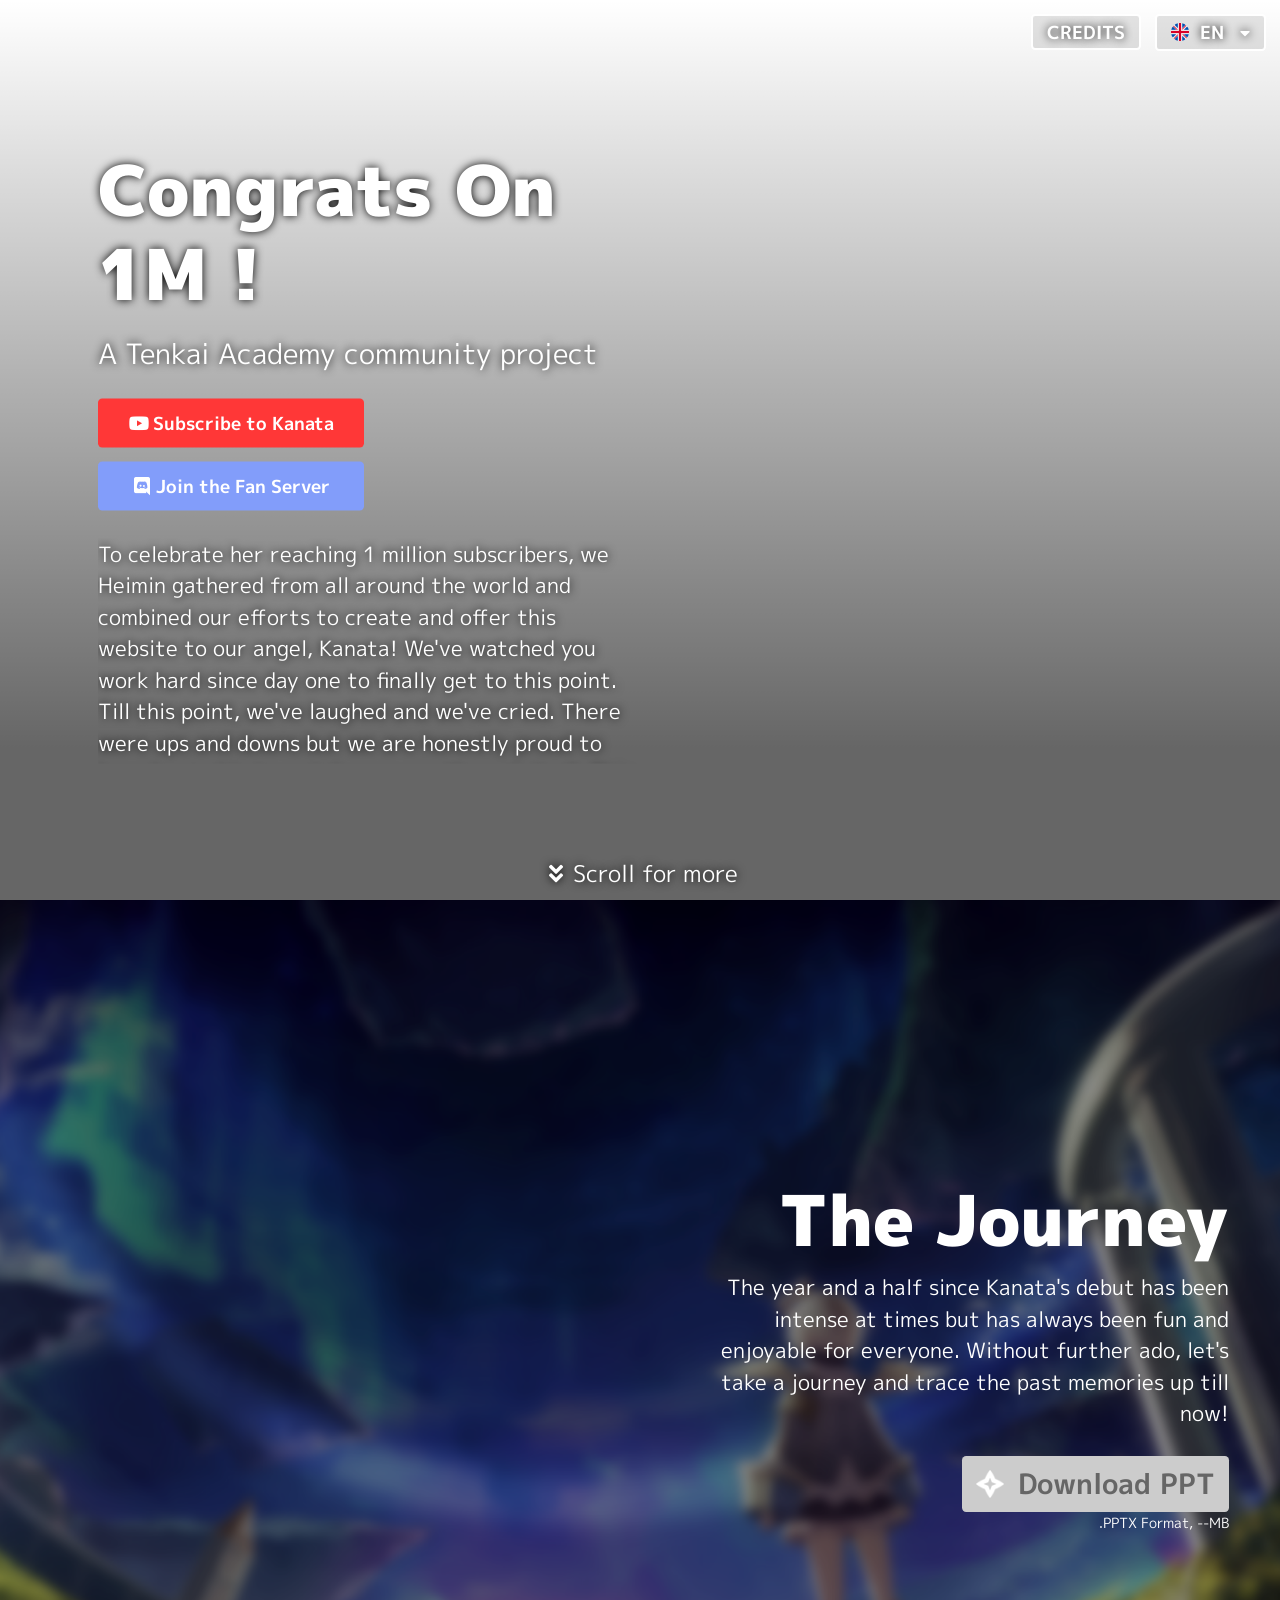
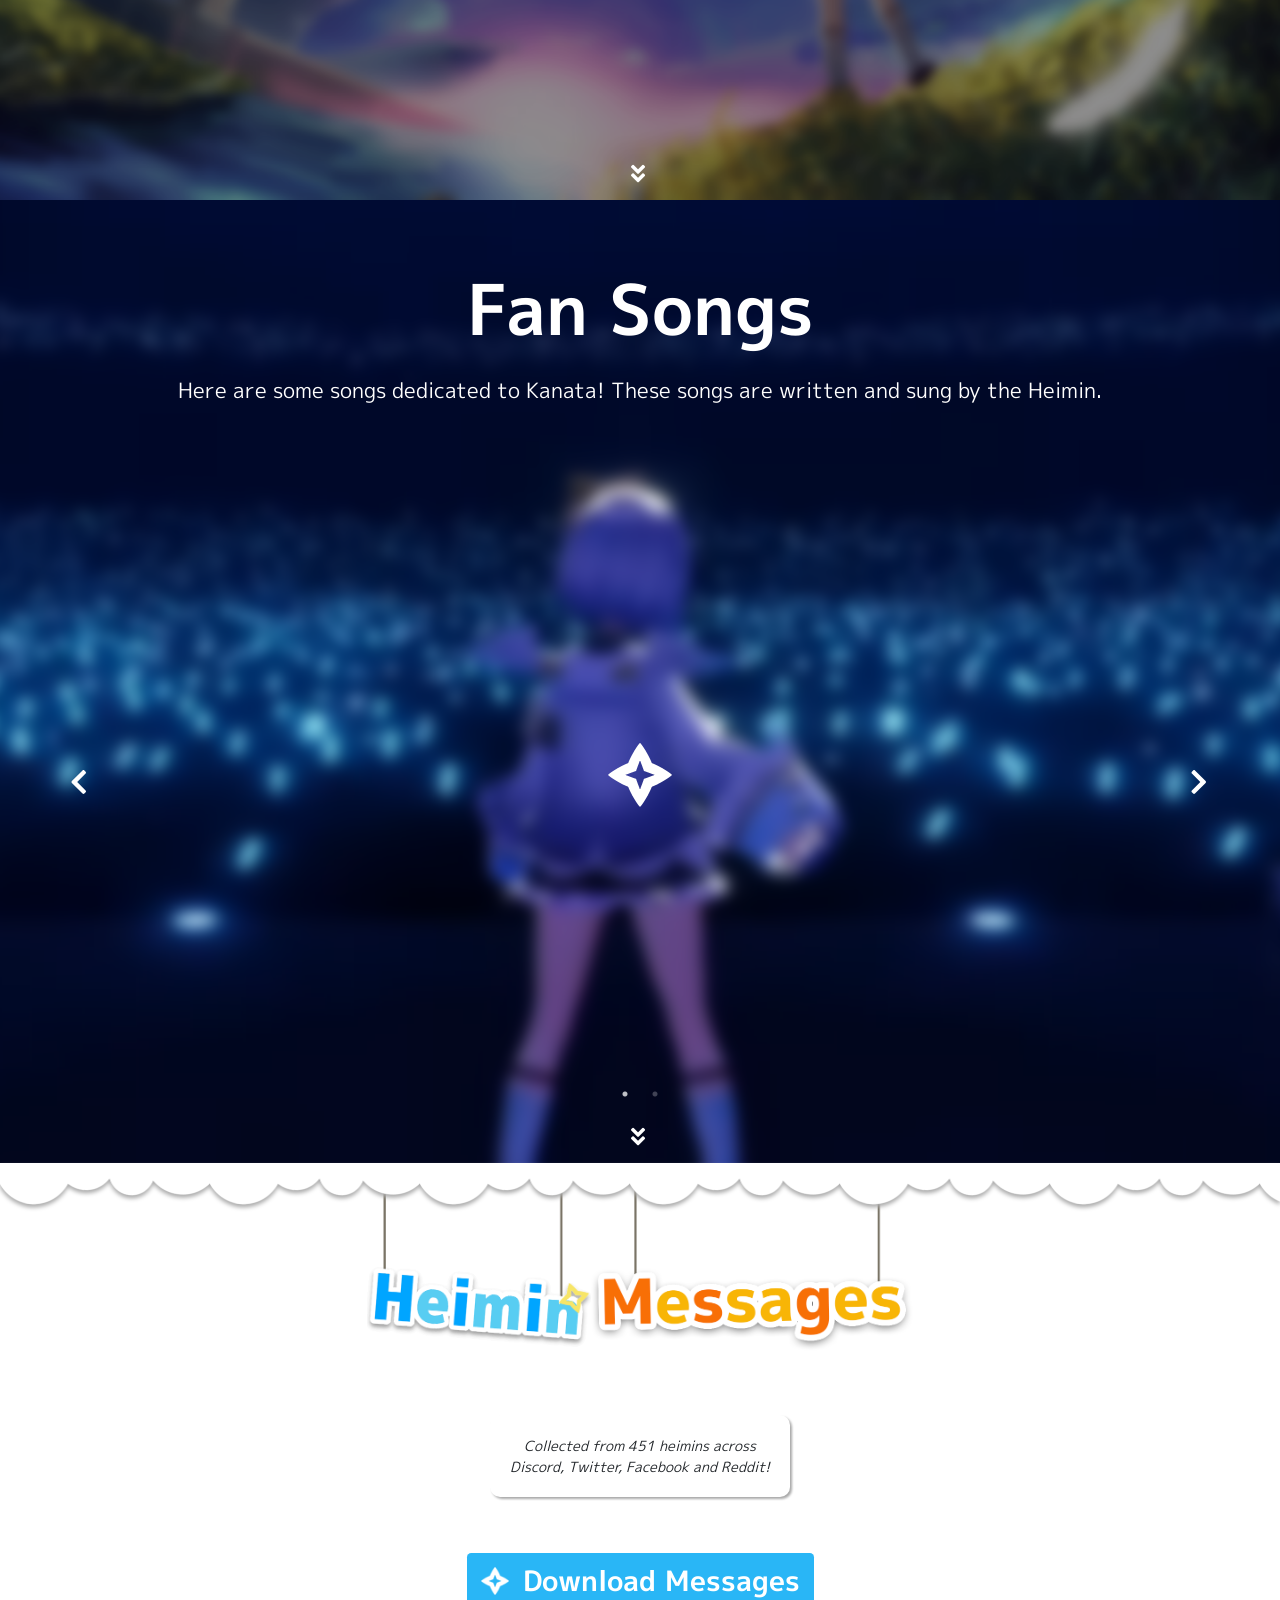
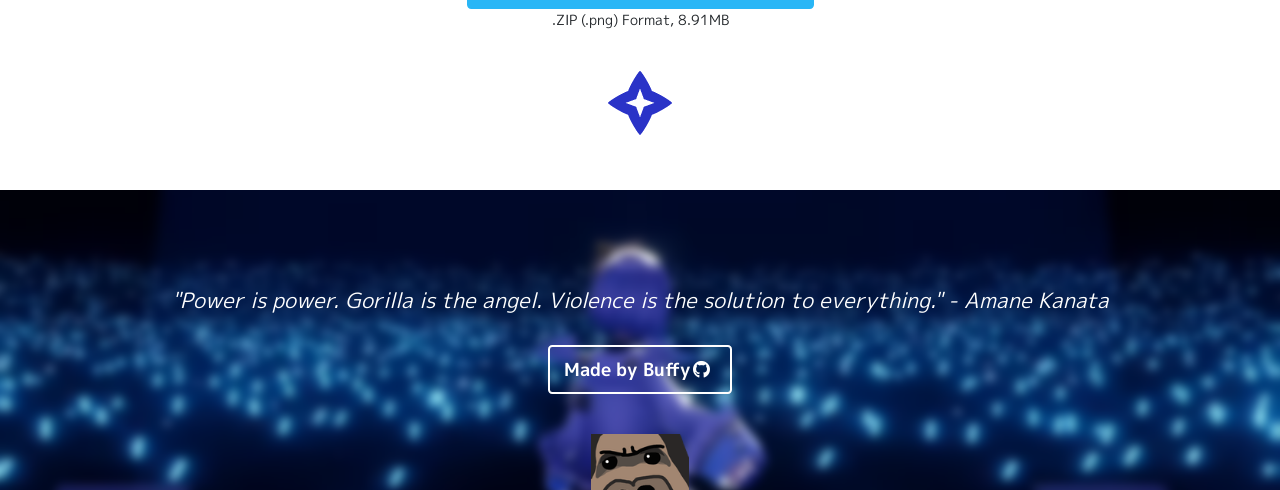
==== commit 8d5b77bd: "Update" ====
--- a/index.html
+++ b/index.html
@@ -1 +1 @@
-<!doctype html><html lang="en"><head><meta charset="utf-8"/><link rel="icon" href="/blue_shuriken.png"/><link rel="apple-touch-icon" href="/blue_shuriken.png"/><link rel="preconnect" href="https://fonts.googleapis.com"/><link rel="preconnect" href="https://fonts.gstatic.com" crossorigin/><link href="https://fonts.googleapis.com/css2?family=M+PLUS+1p:wght@400;900&display=swap" rel="stylesheet"/><meta name="viewport" content="width=device-width,initial-scale=1"/><meta name="theme-color" content="#000000"/><title>Amane Kanata 1 Million Subscribers Project</title><meta name="description" content="Tenkai Academy Discord's Amane Kanata 1 million subscribers Project"/><meta property="image" content="/kanapat.png"/><meta property="image:width" content="128"/><meta property="image:height" content="128"/><meta property="og:image" content="https://1m.pptenshi.com/hikawa_kanata_og.png"/><meta property="og:image:width" content="1200"/><meta property="og:image:height" content="630"/><meta property="og:site_name" content="PPTenshi"/><meta property="og:type" content="website"/><meta property="og:title" content="Amane Kanata 1 Million Subscribers Project"/><meta property="og:url" content="https://1m.pptenshi.com"/><meta property="og:description" content="Tenkai Academy Discord's Amane Kanata 1 Million Subscribers Project"/><meta property="og:locale" content="en_US"/><meta property="og:locale:alternate" content="ja_JP"/><meta property="twitter:card" content="summary_large_image"/><link rel="alternate" hreflang="x-default" href="https://1m.pptenshi.com"/><link rel="alternate" hreflang="en" href="https://1m.pptenshi.com/en"/><link rel="alternate" hreflang="ja" href="https://1m.pptenshi.com/jp"/><link rel="manifest" href="/manifest.json"/><script async src="https://www.googletagmanager.com/gtag/js?id=G-7R22MHMTM7"></script><script>function gtag(){dataLayer.push(arguments)}window.dataLayer=window.dataLayer||[],gtag("js",new Date),gtag("config","G-7R22MHMTM7")</script><link href="/static/css/2.74f7bf9e.chunk.css" rel="stylesheet"><link href="/static/css/main.0df4db93.chunk.css" rel="stylesheet"></head><body><noscript>You need to enable JavaScript to use this site. このWebサイトを利用するためにはJavaScriptを有効にする必要があります。</noscript><div id="root"></div><script>!function(e){function t(t){for(var n,a,i=t[0],c=t[1],l=t[2],s=0,p=[];s<i.length;s++)a=i[s],Object.prototype.hasOwnProperty.call(o,a)&&o[a]&&p.push(o[a][0]),o[a]=0;for(n in c)Object.prototype.hasOwnProperty.call(c,n)&&(e[n]=c[n]);for(f&&f(t);p.length;)p.shift()();return u.push.apply(u,l||[]),r()}function r(){for(var e,t=0;t<u.length;t++){for(var r=u[t],n=!0,i=1;i<r.length;i++){var c=r[i];0!==o[c]&&(n=!1)}n&&(u.splice(t--,1),e=a(a.s=r[0]))}return e}var n={},o={1:0},u=[];function a(t){if(n[t])return n[t].exports;var r=n[t]={i:t,l:!1,exports:{}};return e[t].call(r.exports,r,r.exports,a),r.l=!0,r.exports}a.e=function(e){var t=[],r=o[e];if(0!==r)if(r)t.push(r[2]);else{var n=new Promise((function(t,n){r=o[e]=[t,n]}));t.push(r[2]=n);var u,i=document.createElement("script");i.charset="utf-8",i.timeout=120,a.nc&&i.setAttribute("nonce",a.nc),i.src=function(e){return a.p+"static/js/"+({}[e]||e)+"."+{3:"be0ce791"}[e]+".chunk.js"}(e);var c=new Error;u=function(t){i.onerror=i.onload=null,clearTimeout(l);var r=o[e];if(0!==r){if(r){var n=t&&("load"===t.type?"missing":t.type),u=t&&t.target&&t.target.src;c.message="Loading chunk "+e+" failed.\n("+n+": "+u+")",c.name="ChunkLoadError",c.type=n,c.request=u,r[1](c)}o[e]=void 0}};var l=setTimeout((function(){u({type:"timeout",target:i})}),12e4);i.onerror=i.onload=u,document.head.appendChild(i)}return Promise.all(t)},a.m=e,a.c=n,a.d=function(e,t,r){a.o(e,t)||Object.defineProperty(e,t,{enumerable:!0,get:r})},a.r=function(e){"undefined"!=typeof Symbol&&Symbol.toStringTag&&Object.defineProperty(e,Symbol.toStringTag,{value:"Module"}),Object.defineProperty(e,"__esModule",{value:!0})},a.t=function(e,t){if(1&t&&(e=a(e)),8&t)return e;if(4&t&&"object"==typeof e&&e&&e.__esModule)return e;var r=Object.create(null);if(a.r(r),Object.defineProperty(r,"default",{enumerable:!0,value:e}),2&t&&"string"!=typeof e)for(var n in e)a.d(r,n,function(t){return e[t]}.bind(null,n));return r},a.n=function(e){var t=e&&e.__esModule?function(){return e.default}:function(){return e};return a.d(t,"a",t),t},a.o=function(e,t){return Object.prototype.hasOwnProperty.call(e,t)},a.p="/",a.oe=function(e){throw console.error(e),e};var i=this["webpackJsonpkanatan-1m"]=this["webpackJsonpkanatan-1m"]||[],c=i.push.bind(i);i.push=t,i=i.slice();for(var l=0;l<i.length;l++)t(i[l]);var f=c;r()}([])</script><script src="/static/js/2.caf176d8.chunk.js"></script><script src="/static/js/main.4299b174.chunk.js"></script></body></html>+<!doctype html><html lang="en"><head><meta charset="utf-8"/><link rel="icon" href="/blue_shuriken.png"/><link rel="apple-touch-icon" href="/blue_shuriken.png"/><link rel="preconnect" href="https://fonts.googleapis.com"/><link rel="preconnect" href="https://fonts.gstatic.com" crossorigin/><link href="https://fonts.googleapis.com/css2?family=M+PLUS+1p:wght@400;900&display=swap" rel="stylesheet"/><meta name="viewport" content="width=device-width,initial-scale=1"/><meta name="theme-color" content="#000000"/><title>Amane Kanata 1 Million Subscribers Project</title><meta name="description" content="Tenkai Academy Discord's Amane Kanata 1 million subscribers Project"/><meta property="image" content="/kanapat.png"/><meta property="image:width" content="128"/><meta property="image:height" content="128"/><meta property="og:image" content="https://1m.pptenshi.com/hikawa_kanata_og.png"/><meta property="og:image:width" content="1200"/><meta property="og:image:height" content="630"/><meta property="og:site_name" content="PPTenshi"/><meta property="og:type" content="website"/><meta property="og:title" content="Amane Kanata 1 Million Subscribers Project"/><meta property="og:url" content="https://1m.pptenshi.com"/><meta property="og:description" content="Tenkai Academy Discord's Amane Kanata 1 Million Subscribers Project"/><meta property="og:locale" content="en_US"/><meta property="og:locale:alternate" content="ja_JP"/><meta property="twitter:card" content="summary_large_image"/><link rel="alternate" hreflang="x-default" href="https://1m.pptenshi.com"/><link rel="alternate" hreflang="en" href="https://1m.pptenshi.com/en"/><link rel="alternate" hreflang="ja" href="https://1m.pptenshi.com/jp"/><link rel="manifest" href="/manifest.json"/><script async src="https://www.googletagmanager.com/gtag/js?id=G-7R22MHMTM7"></script><script>function gtag(){dataLayer.push(arguments)}window.dataLayer=window.dataLayer||[],gtag("js",new Date),gtag("config","G-7R22MHMTM7")</script><link href="/static/css/2.74f7bf9e.chunk.css" rel="stylesheet"><link href="/static/css/main.0df4db93.chunk.css" rel="stylesheet"></head><body><noscript>You need to enable JavaScript to use this site. このWebサイトを利用するためにはJavaScriptを有効にする必要があります。</noscript><div id="root"></div><script>!function(e){function t(t){for(var n,a,i=t[0],c=t[1],l=t[2],s=0,p=[];s<i.length;s++)a=i[s],Object.prototype.hasOwnProperty.call(o,a)&&o[a]&&p.push(o[a][0]),o[a]=0;for(n in c)Object.prototype.hasOwnProperty.call(c,n)&&(e[n]=c[n]);for(f&&f(t);p.length;)p.shift()();return u.push.apply(u,l||[]),r()}function r(){for(var e,t=0;t<u.length;t++){for(var r=u[t],n=!0,i=1;i<r.length;i++){var c=r[i];0!==o[c]&&(n=!1)}n&&(u.splice(t--,1),e=a(a.s=r[0]))}return e}var n={},o={1:0},u=[];function a(t){if(n[t])return n[t].exports;var r=n[t]={i:t,l:!1,exports:{}};return e[t].call(r.exports,r,r.exports,a),r.l=!0,r.exports}a.e=function(e){var t=[],r=o[e];if(0!==r)if(r)t.push(r[2]);else{var n=new Promise((function(t,n){r=o[e]=[t,n]}));t.push(r[2]=n);var u,i=document.createElement("script");i.charset="utf-8",i.timeout=120,a.nc&&i.setAttribute("nonce",a.nc),i.src=function(e){return a.p+"static/js/"+({}[e]||e)+"."+{3:"be0ce791"}[e]+".chunk.js"}(e);var c=new Error;u=function(t){i.onerror=i.onload=null,clearTimeout(l);var r=o[e];if(0!==r){if(r){var n=t&&("load"===t.type?"missing":t.type),u=t&&t.target&&t.target.src;c.message="Loading chunk "+e+" failed.\n("+n+": "+u+")",c.name="ChunkLoadError",c.type=n,c.request=u,r[1](c)}o[e]=void 0}};var l=setTimeout((function(){u({type:"timeout",target:i})}),12e4);i.onerror=i.onload=u,document.head.appendChild(i)}return Promise.all(t)},a.m=e,a.c=n,a.d=function(e,t,r){a.o(e,t)||Object.defineProperty(e,t,{enumerable:!0,get:r})},a.r=function(e){"undefined"!=typeof Symbol&&Symbol.toStringTag&&Object.defineProperty(e,Symbol.toStringTag,{value:"Module"}),Object.defineProperty(e,"__esModule",{value:!0})},a.t=function(e,t){if(1&t&&(e=a(e)),8&t)return e;if(4&t&&"object"==typeof e&&e&&e.__esModule)return e;var r=Object.create(null);if(a.r(r),Object.defineProperty(r,"default",{enumerable:!0,value:e}),2&t&&"string"!=typeof e)for(var n in e)a.d(r,n,function(t){return e[t]}.bind(null,n));return r},a.n=function(e){var t=e&&e.__esModule?function(){return e.default}:function(){return e};return a.d(t,"a",t),t},a.o=function(e,t){return Object.prototype.hasOwnProperty.call(e,t)},a.p="/",a.oe=function(e){throw console.error(e),e};var i=this["webpackJsonpkanatan-1m"]=this["webpackJsonpkanatan-1m"]||[],c=i.push.bind(i);i.push=t,i=i.slice();for(var l=0;l<i.length;l++)t(i[l]);var f=c;r()}([])</script><script src="/static/js/2.037a855f.chunk.js"></script><script src="/static/js/main.cba18466.chunk.js"></script></body></html>
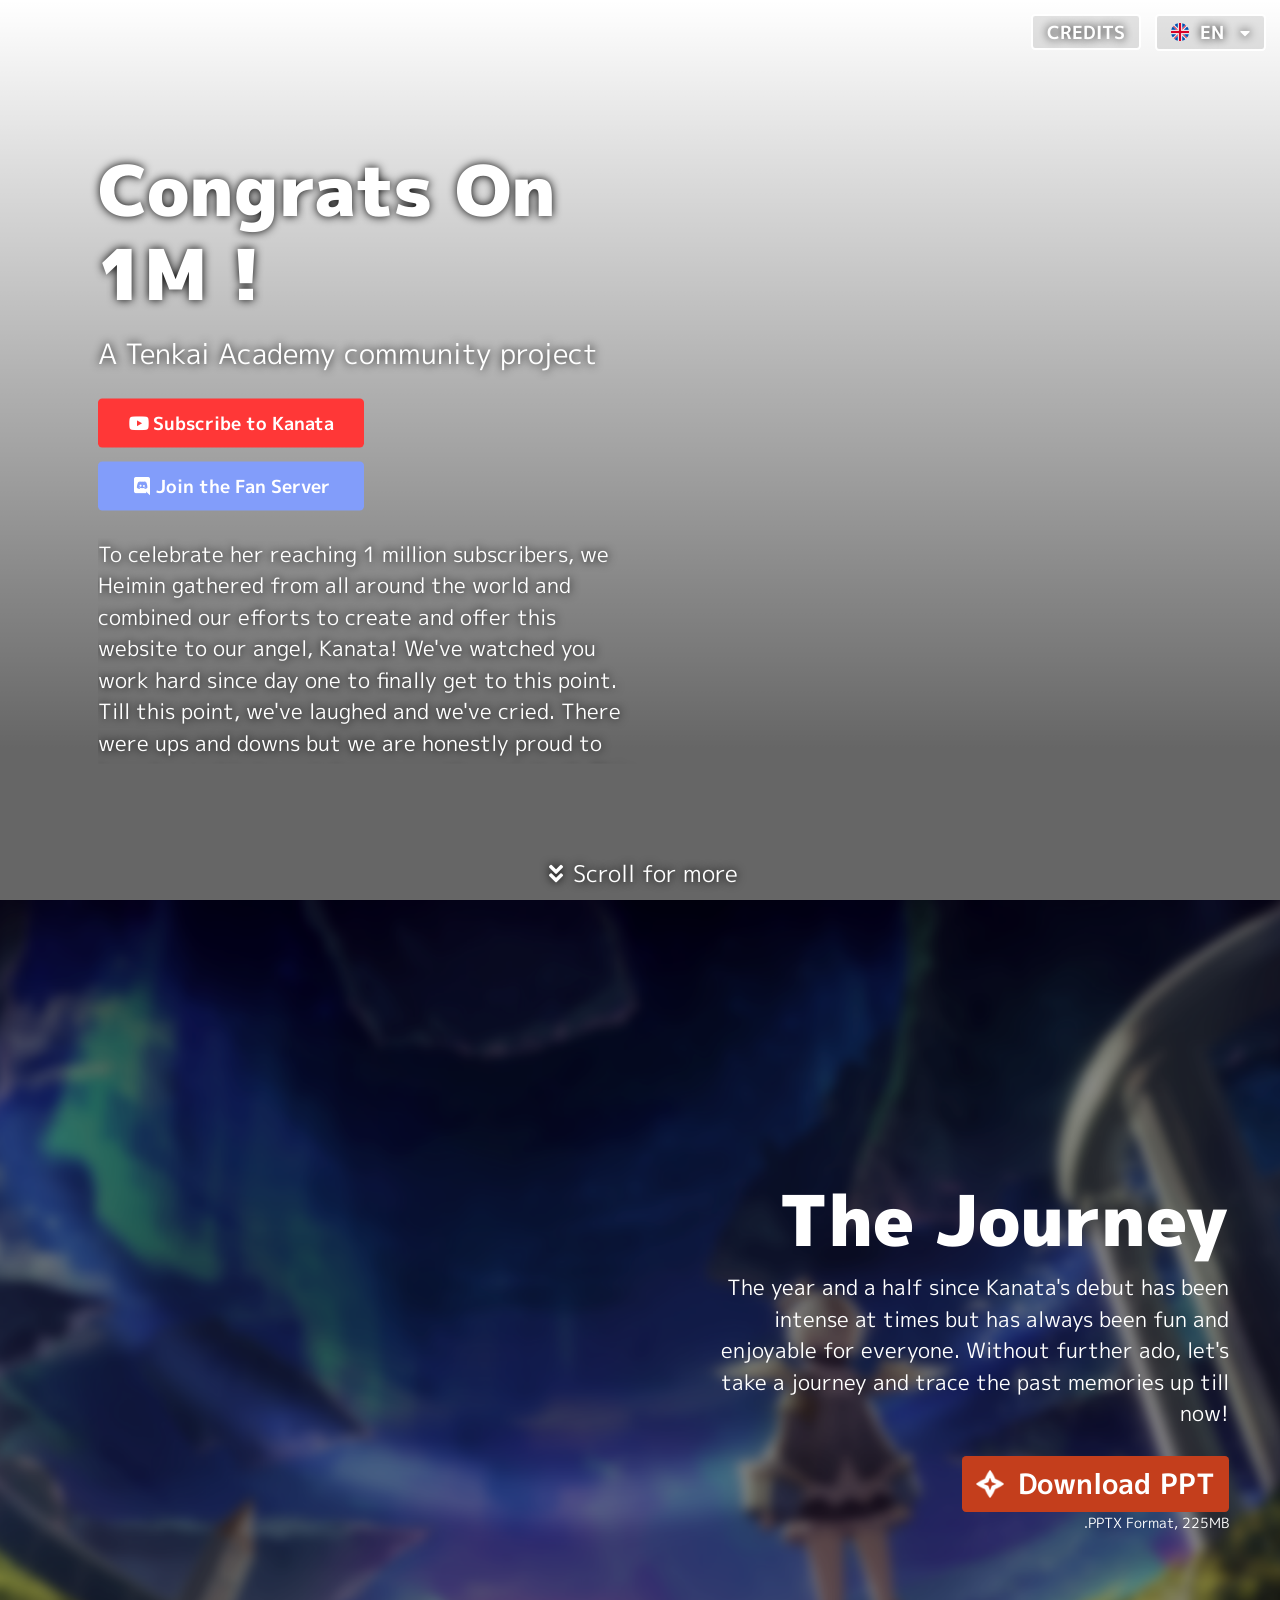
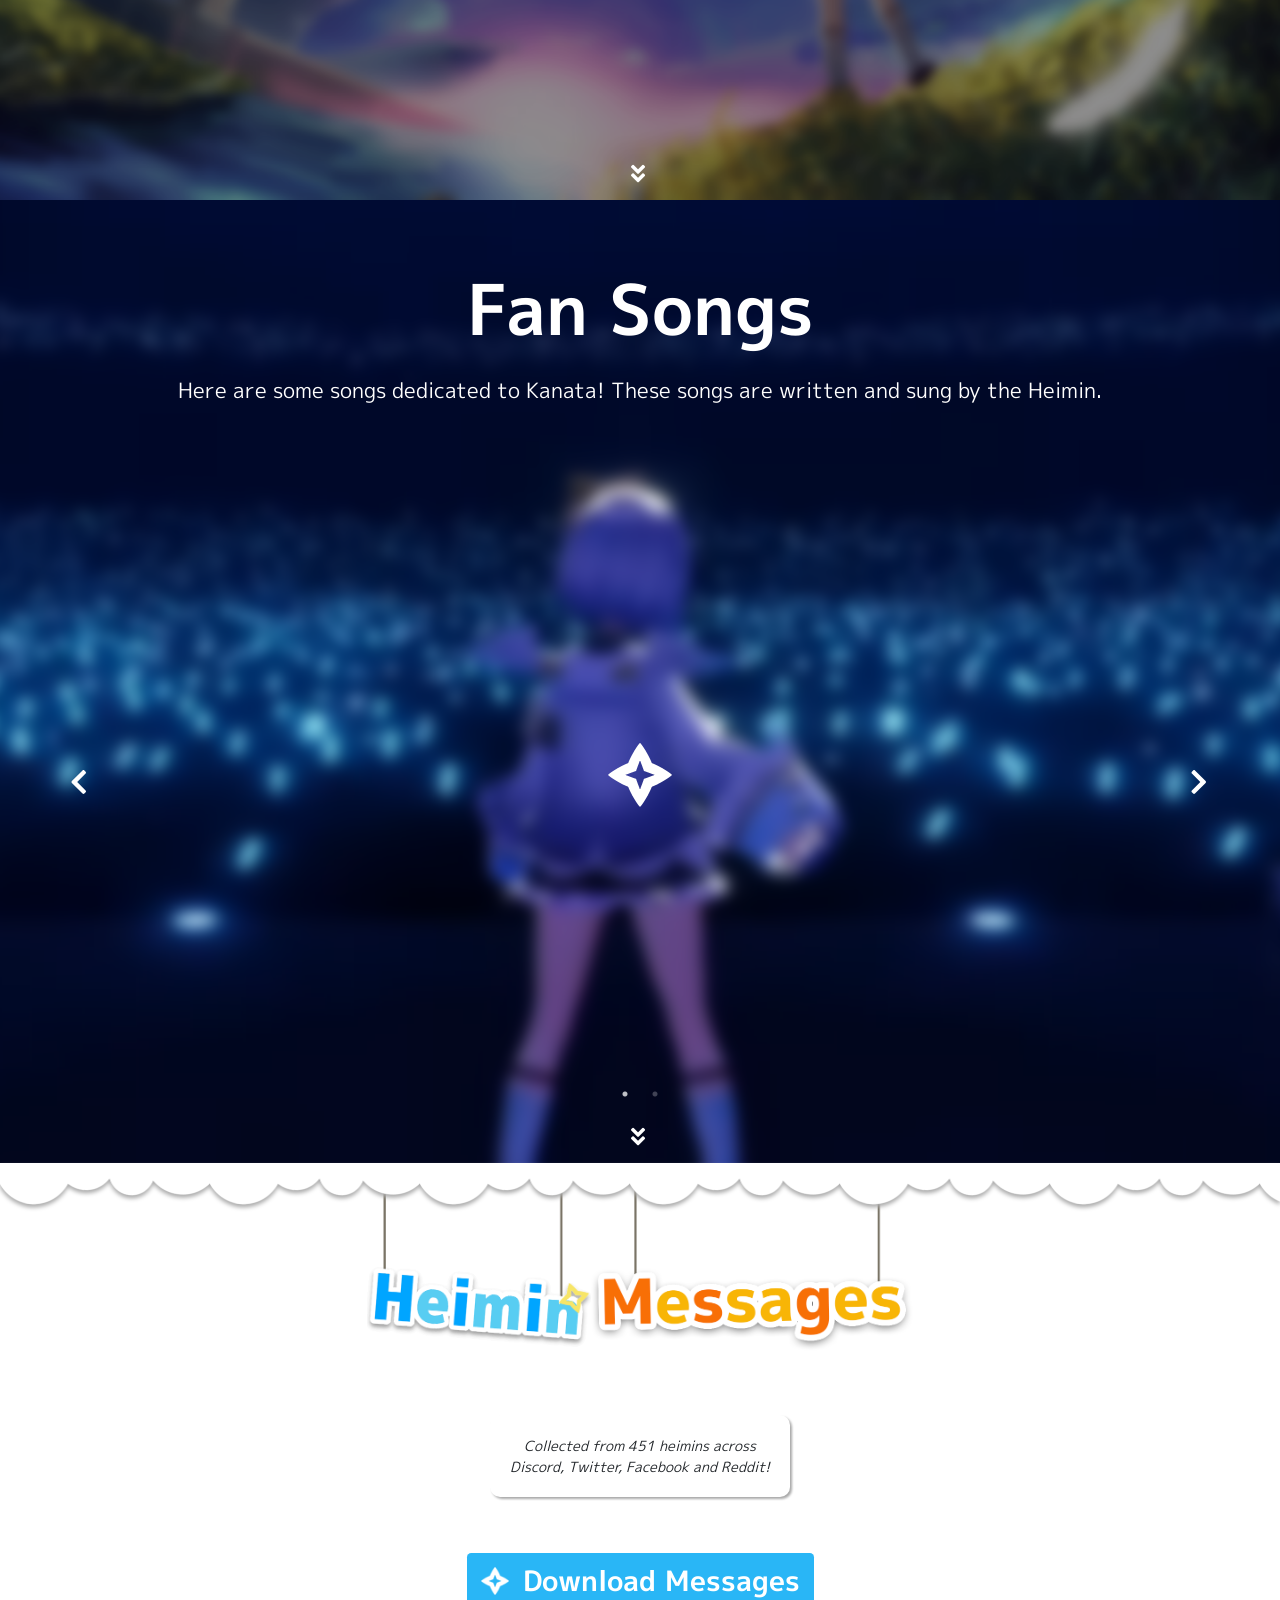
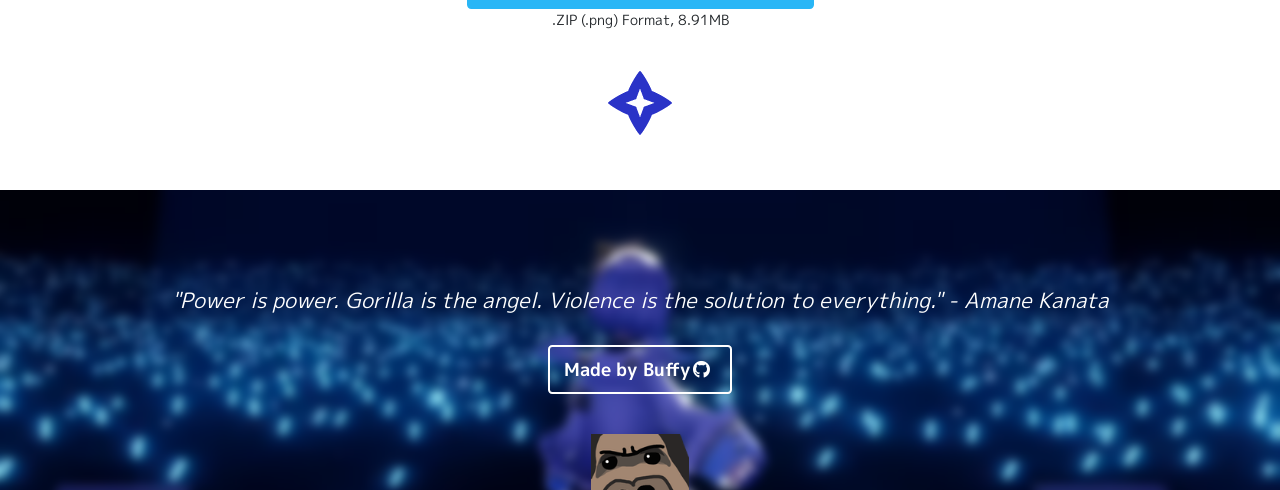
==== commit f9bd9b5a: "Update" ====
--- a/index.html
+++ b/index.html
@@ -1 +1 @@
-<!doctype html><html lang="en"><head><meta charset="utf-8"/><link rel="icon" href="/blue_shuriken.png"/><link rel="apple-touch-icon" href="/blue_shuriken.png"/><link rel="preconnect" href="https://fonts.googleapis.com"/><link rel="preconnect" href="https://fonts.gstatic.com" crossorigin/><link href="https://fonts.googleapis.com/css2?family=M+PLUS+1p:wght@400;900&display=swap" rel="stylesheet"/><meta name="viewport" content="width=device-width,initial-scale=1"/><meta name="theme-color" content="#000000"/><title>Amane Kanata 1 Million Subscribers Project</title><meta name="description" content="Tenkai Academy Discord's Amane Kanata 1 million subscribers Project"/><meta property="image" content="/kanapat.png"/><meta property="image:width" content="128"/><meta property="image:height" content="128"/><meta property="og:image" content="https://1m.pptenshi.com/hikawa_kanata_og.png"/><meta property="og:image:width" content="1200"/><meta property="og:image:height" content="630"/><meta property="og:site_name" content="PPTenshi"/><meta property="og:type" content="website"/><meta property="og:title" content="Amane Kanata 1 Million Subscribers Project"/><meta property="og:url" content="https://1m.pptenshi.com"/><meta property="og:description" content="Tenkai Academy Discord's Amane Kanata 1 Million Subscribers Project"/><meta property="og:locale" content="en_US"/><meta property="og:locale:alternate" content="ja_JP"/><meta property="twitter:card" content="summary_large_image"/><link rel="alternate" hreflang="x-default" href="https://1m.pptenshi.com"/><link rel="alternate" hreflang="en" href="https://1m.pptenshi.com/en"/><link rel="alternate" hreflang="ja" href="https://1m.pptenshi.com/jp"/><link rel="manifest" href="/manifest.json"/><script async src="https://www.googletagmanager.com/gtag/js?id=G-7R22MHMTM7"></script><script>function gtag(){dataLayer.push(arguments)}window.dataLayer=window.dataLayer||[],gtag("js",new Date),gtag("config","G-7R22MHMTM7")</script><link href="/static/css/2.74f7bf9e.chunk.css" rel="stylesheet"><link href="/static/css/main.0df4db93.chunk.css" rel="stylesheet"></head><body><noscript>You need to enable JavaScript to use this site. このWebサイトを利用するためにはJavaScriptを有効にする必要があります。</noscript><div id="root"></div><script>!function(e){function t(t){for(var n,a,i=t[0],c=t[1],l=t[2],s=0,p=[];s<i.length;s++)a=i[s],Object.prototype.hasOwnProperty.call(o,a)&&o[a]&&p.push(o[a][0]),o[a]=0;for(n in c)Object.prototype.hasOwnProperty.call(c,n)&&(e[n]=c[n]);for(f&&f(t);p.length;)p.shift()();return u.push.apply(u,l||[]),r()}function r(){for(var e,t=0;t<u.length;t++){for(var r=u[t],n=!0,i=1;i<r.length;i++){var c=r[i];0!==o[c]&&(n=!1)}n&&(u.splice(t--,1),e=a(a.s=r[0]))}return e}var n={},o={1:0},u=[];function a(t){if(n[t])return n[t].exports;var r=n[t]={i:t,l:!1,exports:{}};return e[t].call(r.exports,r,r.exports,a),r.l=!0,r.exports}a.e=function(e){var t=[],r=o[e];if(0!==r)if(r)t.push(r[2]);else{var n=new Promise((function(t,n){r=o[e]=[t,n]}));t.push(r[2]=n);var u,i=document.createElement("script");i.charset="utf-8",i.timeout=120,a.nc&&i.setAttribute("nonce",a.nc),i.src=function(e){return a.p+"static/js/"+({}[e]||e)+"."+{3:"be0ce791"}[e]+".chunk.js"}(e);var c=new Error;u=function(t){i.onerror=i.onload=null,clearTimeout(l);var r=o[e];if(0!==r){if(r){var n=t&&("load"===t.type?"missing":t.type),u=t&&t.target&&t.target.src;c.message="Loading chunk "+e+" failed.\n("+n+": "+u+")",c.name="ChunkLoadError",c.type=n,c.request=u,r[1](c)}o[e]=void 0}};var l=setTimeout((function(){u({type:"timeout",target:i})}),12e4);i.onerror=i.onload=u,document.head.appendChild(i)}return Promise.all(t)},a.m=e,a.c=n,a.d=function(e,t,r){a.o(e,t)||Object.defineProperty(e,t,{enumerable:!0,get:r})},a.r=function(e){"undefined"!=typeof Symbol&&Symbol.toStringTag&&Object.defineProperty(e,Symbol.toStringTag,{value:"Module"}),Object.defineProperty(e,"__esModule",{value:!0})},a.t=function(e,t){if(1&t&&(e=a(e)),8&t)return e;if(4&t&&"object"==typeof e&&e&&e.__esModule)return e;var r=Object.create(null);if(a.r(r),Object.defineProperty(r,"default",{enumerable:!0,value:e}),2&t&&"string"!=typeof e)for(var n in e)a.d(r,n,function(t){return e[t]}.bind(null,n));return r},a.n=function(e){var t=e&&e.__esModule?function(){return e.default}:function(){return e};return a.d(t,"a",t),t},a.o=function(e,t){return Object.prototype.hasOwnProperty.call(e,t)},a.p="/",a.oe=function(e){throw console.error(e),e};var i=this["webpackJsonpkanatan-1m"]=this["webpackJsonpkanatan-1m"]||[],c=i.push.bind(i);i.push=t,i=i.slice();for(var l=0;l<i.length;l++)t(i[l]);var f=c;r()}([])</script><script src="/static/js/2.037a855f.chunk.js"></script><script src="/static/js/main.cba18466.chunk.js"></script></body></html>+<!doctype html><html lang="en"><head><meta charset="utf-8"/><link rel="icon" href="/blue_shuriken.png"/><link rel="apple-touch-icon" href="/blue_shuriken.png"/><link rel="preconnect" href="https://fonts.googleapis.com"/><link rel="preconnect" href="https://fonts.gstatic.com" crossorigin/><link href="https://fonts.googleapis.com/css2?family=M+PLUS+1p:wght@400;900&display=swap" rel="stylesheet"/><meta name="viewport" content="width=device-width,initial-scale=1"/><meta name="theme-color" content="#000000"/><title>Amane Kanata 1 Million Subscribers Project</title><meta name="description" content="Tenkai Academy Discord's Amane Kanata 1 million subscribers Project"/><meta property="image" content="/kanapat.png"/><meta property="image:width" content="128"/><meta property="image:height" content="128"/><meta property="og:image" content="https://1m.pptenshi.com/hikawa_kanata_og.png"/><meta property="og:image:width" content="1200"/><meta property="og:image:height" content="630"/><meta property="og:site_name" content="PPTenshi"/><meta property="og:type" content="website"/><meta property="og:title" content="Amane Kanata 1 Million Subscribers Project"/><meta property="og:url" content="https://1m.pptenshi.com"/><meta property="og:description" content="Tenkai Academy Discord's Amane Kanata 1 Million Subscribers Project"/><meta property="og:locale" content="en_US"/><meta property="og:locale:alternate" content="ja_JP"/><meta property="twitter:card" content="summary_large_image"/><link rel="alternate" hreflang="x-default" href="https://1m.pptenshi.com"/><link rel="alternate" hreflang="en" href="https://1m.pptenshi.com/en"/><link rel="alternate" hreflang="ja" href="https://1m.pptenshi.com/jp"/><link rel="manifest" href="/manifest.json"/><script async src="https://www.googletagmanager.com/gtag/js?id=G-7R22MHMTM7"></script><script>function gtag(){dataLayer.push(arguments)}window.dataLayer=window.dataLayer||[],gtag("js",new Date),gtag("config","G-7R22MHMTM7")</script><link href="/static/css/2.74f7bf9e.chunk.css" rel="stylesheet"><link href="/static/css/main.0df4db93.chunk.css" rel="stylesheet"></head><body><noscript>You need to enable JavaScript to use this site. このWebサイトを利用するためにはJavaScriptを有効にする必要があります。</noscript><div id="root"></div><script>!function(e){function t(t){for(var n,a,i=t[0],c=t[1],l=t[2],s=0,p=[];s<i.length;s++)a=i[s],Object.prototype.hasOwnProperty.call(o,a)&&o[a]&&p.push(o[a][0]),o[a]=0;for(n in c)Object.prototype.hasOwnProperty.call(c,n)&&(e[n]=c[n]);for(f&&f(t);p.length;)p.shift()();return u.push.apply(u,l||[]),r()}function r(){for(var e,t=0;t<u.length;t++){for(var r=u[t],n=!0,i=1;i<r.length;i++){var c=r[i];0!==o[c]&&(n=!1)}n&&(u.splice(t--,1),e=a(a.s=r[0]))}return e}var n={},o={1:0},u=[];function a(t){if(n[t])return n[t].exports;var r=n[t]={i:t,l:!1,exports:{}};return e[t].call(r.exports,r,r.exports,a),r.l=!0,r.exports}a.e=function(e){var t=[],r=o[e];if(0!==r)if(r)t.push(r[2]);else{var n=new Promise((function(t,n){r=o[e]=[t,n]}));t.push(r[2]=n);var u,i=document.createElement("script");i.charset="utf-8",i.timeout=120,a.nc&&i.setAttribute("nonce",a.nc),i.src=function(e){return a.p+"static/js/"+({}[e]||e)+"."+{3:"be0ce791"}[e]+".chunk.js"}(e);var c=new Error;u=function(t){i.onerror=i.onload=null,clearTimeout(l);var r=o[e];if(0!==r){if(r){var n=t&&("load"===t.type?"missing":t.type),u=t&&t.target&&t.target.src;c.message="Loading chunk "+e+" failed.\n("+n+": "+u+")",c.name="ChunkLoadError",c.type=n,c.request=u,r[1](c)}o[e]=void 0}};var l=setTimeout((function(){u({type:"timeout",target:i})}),12e4);i.onerror=i.onload=u,document.head.appendChild(i)}return Promise.all(t)},a.m=e,a.c=n,a.d=function(e,t,r){a.o(e,t)||Object.defineProperty(e,t,{enumerable:!0,get:r})},a.r=function(e){"undefined"!=typeof Symbol&&Symbol.toStringTag&&Object.defineProperty(e,Symbol.toStringTag,{value:"Module"}),Object.defineProperty(e,"__esModule",{value:!0})},a.t=function(e,t){if(1&t&&(e=a(e)),8&t)return e;if(4&t&&"object"==typeof e&&e&&e.__esModule)return e;var r=Object.create(null);if(a.r(r),Object.defineProperty(r,"default",{enumerable:!0,value:e}),2&t&&"string"!=typeof e)for(var n in e)a.d(r,n,function(t){return e[t]}.bind(null,n));return r},a.n=function(e){var t=e&&e.__esModule?function(){return e.default}:function(){return e};return a.d(t,"a",t),t},a.o=function(e,t){return Object.prototype.hasOwnProperty.call(e,t)},a.p="/",a.oe=function(e){throw console.error(e),e};var i=this["webpackJsonpkanatan-1m"]=this["webpackJsonpkanatan-1m"]||[],c=i.push.bind(i);i.push=t,i=i.slice();for(var l=0;l<i.length;l++)t(i[l]);var f=c;r()}([])</script><script src="/static/js/2.5ee3654b.chunk.js"></script><script src="/static/js/main.4c616a85.chunk.js"></script></body></html>
